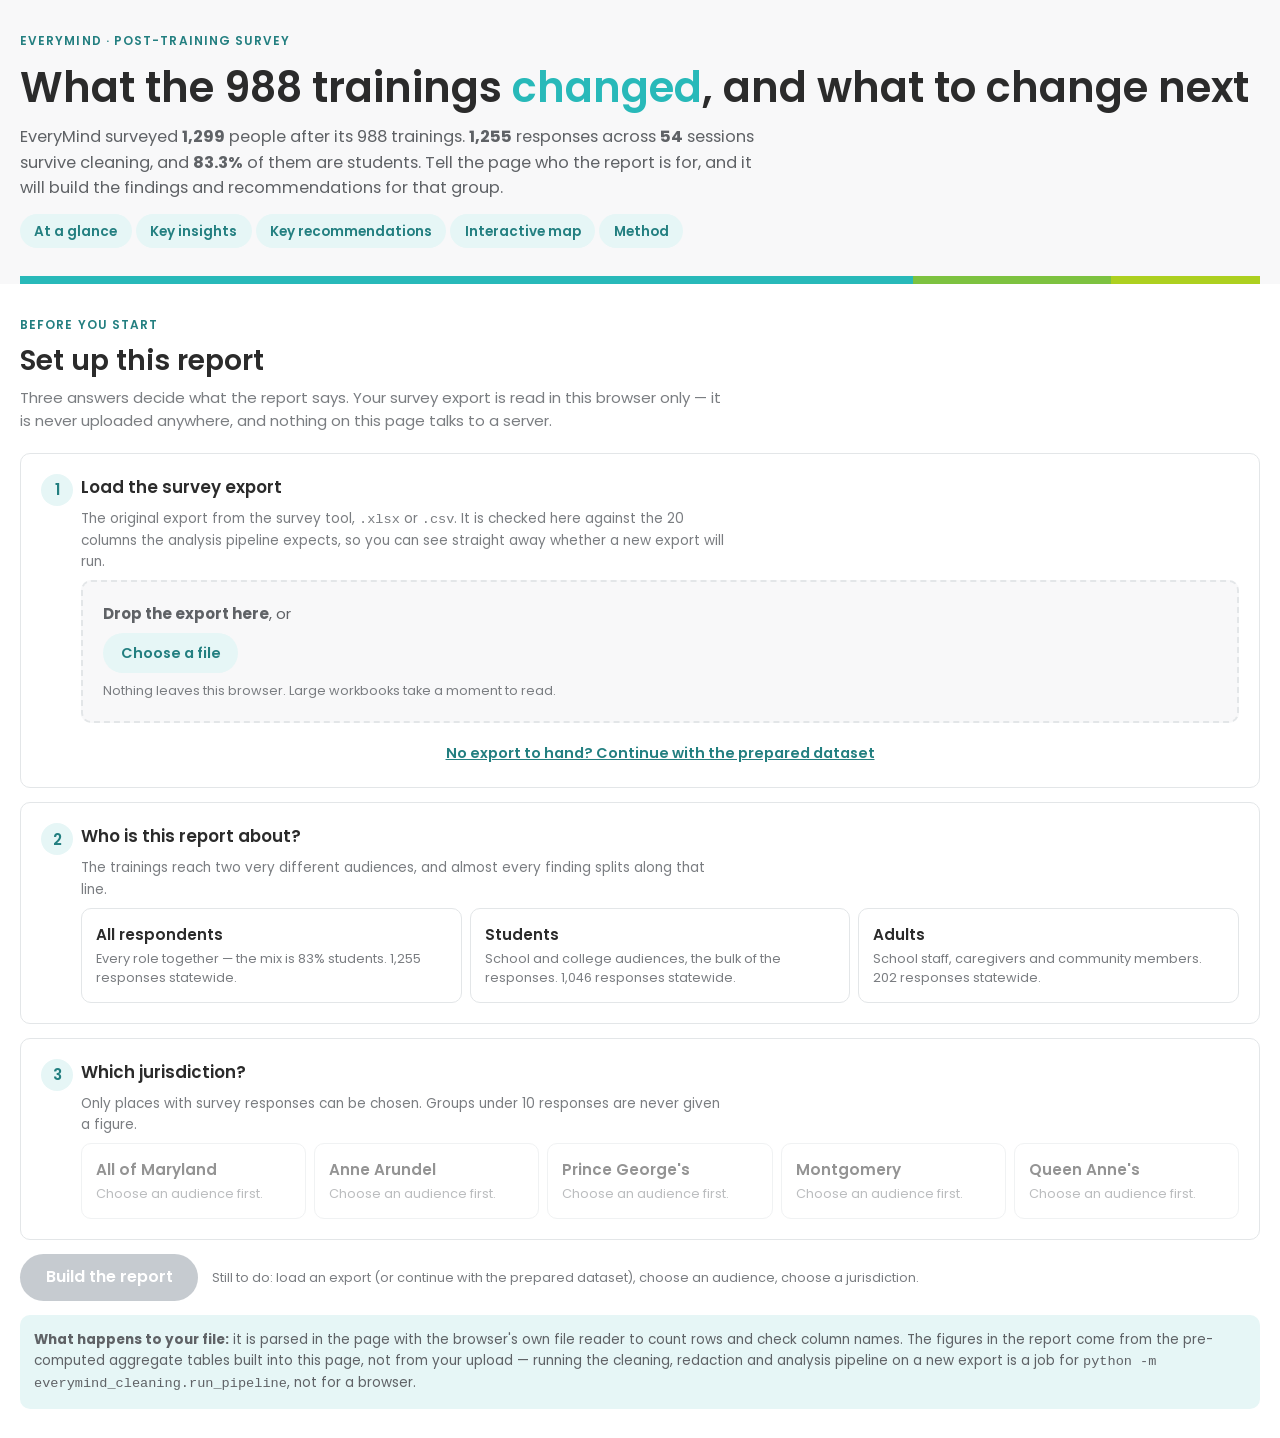
==== frontend/index.html @ 3dacc98b "Add frontend with intake gate and embedded map" ====
<!doctype html>
<html lang="en">
<head>
<meta charset="utf-8">
<meta name="viewport" content="width=device-width,initial-scale=1">
<title>988 Training — Findings</title>
<style>
@font-face{font-family:'Poppins';font-style:normal;font-weight:400;font-display:swap;src:url([data-uri]) format('woff2');}@font-face{font-family:'Poppins';font-style:normal;font-weight:500;font-display:swap;src:url([data-uri]) format('woff2');}@font-face{font-family:'Poppins';font-style:normal;font-weight:600;font-display:swap;src:url([data-uri]) format('woff2');}@font-face{font-family:'Poppins';font-style:normal;font-weight:700;font-display:swap;src:url([data-uri]) format('woff2');}@font-face{font-family:'Poppins';font-style:normal;font-weight:800;font-display:swap;src:url([data-uri]) format('woff2');}

/* Palette and type follow everymind.org and the 988 Survey Explorer it embeds:
   Poppins, white ground, teal with green accents. */
:root {
  --em-bg:#ffffff; --em-panel:#f8f8f9; --em-card:#ffffff; --em-line:#e3e6e8;
  --em-ink:#2b2b2b; --em-body:#5f6266; --em-muted:#7a7d81;
  --em-teal:#28b9b9; --em-teal-ink:#237f80; --em-teal-deep:#1f7576;
  --em-green:#7dc240; --em-lime:#add020; --em-amber:#d9822b; --em-rose:#c2566b;
  --em-chart-muted:#c6cbd0; --em-grid:#eceef0;
  --em-teal-soft:#e6f6f6; --em-green-soft:#eef7e5; --em-amber-soft:#fbf1e6;
  --em-font:"Poppins","Helvetica Neue",Arial,sans-serif;
  --gap-xs:.25rem; --gap-sm:.5rem; --gap-md:.875rem; --gap-lg:1.25rem; --gap-xl:2rem;
  --pad-sm:.5rem; --pad-md:.875rem; --pad-lg:1.25rem; --radius:10px;
  color-scheme: light;
}
* , *::before, *::after { box-sizing: border-box; }
body { margin:0; background:var(--em-bg); color:var(--em-body); font-family:var(--em-font);
       font-size:15px; line-height:1.55; -webkit-text-size-adjust:100%; }
h1,h2,h3,h4 { margin:0; color:var(--em-ink); text-wrap:balance; font-weight:600; }
p { margin:0; }
a { color:var(--em-teal-ink); }
.num { font-variant-numeric:tabular-nums; }
.muted { color:var(--em-muted); }
.cap { font-size:.8rem; }
.wrap { width:100%; max-width:1280px; margin-inline:auto;
        padding-inline:max(16px, var(--pad-lg)); }
section { padding-block:var(--gap-xl); }
.secthead { display:grid; gap:var(--gap-xs); margin-bottom:var(--gap-lg); }
.secthead h2 { font-size:clamp(1.3rem,2.6vw,1.75rem); }
.secthead p { max-width:78ch; }
.kicker { font-size:.75rem; font-weight:600; letter-spacing:.09em; text-transform:uppercase;
          color:var(--em-teal-ink); }

/* hero */
.hero { background:var(--em-panel); }
.hero .wrap { padding-block:var(--gap-xl) 0; display:grid; gap:var(--gap-md); }
.hero h1 { font-size:clamp(1.8rem,4.2vw,2.6rem); line-height:1.1; }
.hero h1 span { color:var(--em-teal); }
.hero p.lede { max-width:76ch; font-size:1.02rem; }
.hero nav { display:flex; flex-wrap:wrap; gap:var(--gap-xs); }
.hero nav a { font-size:.85rem; font-weight:600; text-decoration:none; color:var(--em-teal-ink);
              background:var(--em-teal-soft); padding:.4rem .9rem; border-radius:999px; }
.hero nav a:hover { background:var(--em-teal-deep); color:#fff; }
.ribbon { height:8px; margin-top:var(--gap-md);
          background:linear-gradient(90deg,var(--em-teal) 0 72%,var(--em-green) 72% 88%,var(--em-lime) 88% 100%); }

/* tiles */
.tiles { display:grid; gap:var(--gap-md); grid-template-columns:repeat(auto-fit,minmax(190px,1fr)); }
.tile { background:var(--em-card); border:1px solid var(--em-line); border-radius:var(--radius);
        padding:var(--pad-lg); display:grid; gap:.15rem; align-content:start; }
.tile .v { font-size:clamp(1.6rem,3.4vw,2.1rem); font-weight:600; color:var(--em-teal-ink); line-height:1.1; }
.tile .l { font-weight:600; color:var(--em-ink); font-size:.95rem; }
.tile .s { font-size:.8rem; color:var(--em-muted); }

/* insight cards */
.cards { display:grid; gap:var(--gap-md); grid-template-columns:repeat(auto-fit,minmax(330px,1fr)); }
.card { background:var(--em-card); border:1px solid var(--em-line); border-radius:var(--radius);
        padding:var(--pad-lg); display:grid; gap:var(--gap-sm); align-content:start; min-width:0; }
.card.wide { grid-column:1/-1; }
.card h3 { font-size:1.05rem; }
.card .viz { min-width:0; }
.card .foot { font-size:.8rem; color:var(--em-muted); border-top:1px solid var(--em-line);
              padding-top:var(--gap-sm); }

/* bar charts, drawn as a grid so no chart library is needed */
.bars { display:grid; gap:.4rem; }
.bar { display:grid; grid-template-columns:minmax(84px,30%) minmax(0,1fr) auto; gap:.5rem; align-items:center; }
.bar .n { font-size:.82rem; color:var(--em-ink); overflow-wrap:anywhere; }
.bar .track { background:var(--em-grid); border-radius:999px; height:14px; position:relative; overflow:hidden; }
.bar .fill { position:absolute; inset-block:0; background:var(--em-teal); border-radius:999px; }
.bar .fill.green { background:var(--em-green); }
.bar .fill.amber { background:var(--em-amber); }
.bar .fill.rose  { background:var(--em-rose); }
.bar .fill.muted { background:var(--em-chart-muted); }
.bar .v { font-size:.82rem; font-weight:600; color:var(--em-ink); font-variant-numeric:tabular-nums; }
.bar .track.zero::before { content:""; position:absolute; inset-block:-2px; left:50%; width:1px; background:var(--em-muted); }
.legend { display:flex; flex-wrap:wrap; gap:var(--gap-md); font-size:.78rem; color:var(--em-muted); }
.legend span { display:inline-flex; align-items:center; gap:.35rem; }
.swatch { width:10px; height:10px; border-radius:3px; display:inline-block; }

/* before/after rows */
.dumb { display:grid; gap:.7rem; }
.dumb .row { display:grid; grid-template-columns:minmax(120px,34%) minmax(0,1fr) auto; gap:.6rem; align-items:center; }
.dumb .lane { position:relative; height:18px; }
.dumb .lane::before { content:""; position:absolute; top:8px; left:0; right:0; height:2px; background:var(--em-grid); }
.dumb .seg { position:absolute; top:8px; height:2px; background:var(--em-green); }
.dumb .dot { position:absolute; top:4px; width:11px; height:11px; border-radius:50%; margin-left:-5.5px; }
.dumb .dot.pre { background:var(--em-chart-muted); }
.dumb .dot.post { background:var(--em-teal-deep); }
.dumb .delta { font-size:.82rem; font-weight:600; color:var(--em-green); font-variant-numeric:tabular-nums; }

/* recommendations */
.recs { display:grid; gap:var(--gap-md); }
.rec { background:var(--em-card); border:1px solid var(--em-line); border-left:5px solid var(--em-teal);
       border-radius:var(--radius); padding:var(--pad-lg);
       display:grid; grid-template-columns:auto minmax(0,1fr); gap:var(--gap-sm) var(--gap-md); align-items:start; }
.rec .idx { width:2rem; height:2rem; border-radius:50%; background:var(--em-teal-deep); color:#fff;
            display:grid; place-items:center; font-weight:600; font-size:.95rem; }
.rec .body { display:grid; gap:var(--gap-sm); min-width:0; }
.rec h3 { font-size:1.05rem; }
.rec dl { margin:0; display:grid; gap:.35rem .75rem; grid-template-columns:auto minmax(0,1fr); font-size:.85rem; }
.rec dt { font-weight:600; color:var(--em-teal-ink); }
.rec dd { margin:0; }
.pri { font-size:.7rem; font-weight:600; letter-spacing:.08em; text-transform:uppercase;
       padding:.2rem .55rem; border-radius:999px; justify-self:start; }
.pri.now { background:var(--em-teal-soft); color:var(--em-teal-ink); }
.pri.next { background:var(--em-green-soft); color:#4c7a16; }
.pri.watch { background:var(--em-amber-soft); color:#8a5213; }

/* explorer frame */
.explorer { background:var(--em-panel); }
.frameshell { border:1px solid var(--em-line); border-radius:var(--radius); overflow:hidden;
              background:var(--em-card); }
.frameshell iframe { display:block; width:100%; height:min(1500px, 190vh); border:0; }
.frameshell .bar2 { display:flex; flex-wrap:wrap; gap:var(--gap-sm); justify-content:space-between;
                    align-items:center; padding:var(--pad-sm) var(--pad-md);
                    border-bottom:1px solid var(--em-line); background:var(--em-panel); }
.frameshell .bar2 a { font-size:.82rem; font-weight:600; }
.notice { background:var(--em-amber-soft); border:1px solid #efd9bd; border-radius:var(--radius);
          padding:var(--pad-md); font-size:.85rem; margin-bottom:var(--gap-md); }

/* notes + footer */
.notes { display:grid; gap:var(--gap-sm); }
.notes ul { margin:0; padding-left:1.1rem; display:grid; gap:.35rem; }
footer { border-top:1px solid var(--em-line); padding-block:var(--gap-xl); }
footer .wrap { display:grid; gap:var(--gap-sm); }
@media (max-width:560px) {
  .bar { grid-template-columns:minmax(0,1fr) auto; }
  .bar .track { grid-column:1/-1; }
  .dumb .row { grid-template-columns:minmax(0,1fr) auto; }
  .dumb .lane { grid-column:1/-1; }
}

/* ---------- intake gate ---------- */
.intake { padding-block:var(--gap-xl); }
.steps { list-style:none; margin:0; padding:0; display:grid; gap:var(--gap-md); counter-reset:step; }
.step { background:var(--em-card); border:1px solid var(--em-line); border-radius:var(--radius);
        padding:var(--pad-lg); display:grid; gap:var(--gap-sm);
        grid-template-columns:auto minmax(0,1fr); align-items:start; }
.step > .sn { width:2rem; height:2rem; border-radius:50%; background:var(--em-teal-soft);
              color:var(--em-teal-ink); display:grid; place-items:center; font-weight:600; font-size:.95rem; }
.step.done > .sn { background:var(--em-teal-deep); color:#fff; }
.step > .sbody { display:grid; gap:var(--gap-sm); min-width:0; }
.step h3 { font-size:1.05rem; }
.step .hint { font-size:.85rem; color:var(--em-muted); max-width:72ch; }

.drop { border:2px dashed var(--em-line); border-radius:var(--radius); background:var(--em-panel);
        padding:var(--pad-lg); display:grid; gap:var(--gap-sm); justify-items:start; text-align:left; }
.drop.over { border-color:var(--em-teal); background:var(--em-teal-soft); }
.drop.ok { border-style:solid; border-color:var(--em-green); background:var(--em-green-soft); }
.drop.bad { border-style:solid; border-color:var(--em-amber); background:var(--em-amber-soft); }
.btn { font:inherit; font-weight:600; font-size:.9rem; border:0; cursor:pointer; border-radius:999px;
       padding:.55rem 1.1rem; background:var(--em-teal-deep); color:#fff; }
.btn:hover { background:var(--em-teal-ink); }
.btn[disabled] { background:var(--em-chart-muted); cursor:not-allowed; }
.btn.ghost { background:var(--em-teal-soft); color:var(--em-teal-ink); }
.btn.ghost:hover { background:#d4efef; }
.btn.link { background:none; color:var(--em-teal-ink); text-decoration:underline; padding:.2rem 0; }
.btn:focus-visible, .choice:focus-within { outline:2px solid var(--em-teal); outline-offset:2px; }
.filemeta { display:grid; gap:.25rem; font-size:.85rem; }
.filemeta dl { margin:0; display:grid; grid-template-columns:auto minmax(0,1fr); gap:.2rem .6rem; }
.filemeta dt { color:var(--em-muted); } .filemeta dd { margin:0; overflow-wrap:anywhere; }
.verdict { font-weight:600; }
.verdict.ok { color:#4c7a16; } .verdict.bad { color:#8a5213; } .verdict.err { color:var(--em-rose); }

.choices { display:grid; gap:var(--gap-sm); grid-template-columns:repeat(auto-fit,minmax(190px,1fr)); }
.choice { position:relative; border:1px solid var(--em-line); border-radius:var(--radius);
          padding:var(--pad-md); display:grid; gap:.15rem; cursor:pointer; background:var(--em-card); }
.choice input { position:absolute; opacity:0; pointer-events:none; }
.choice .t { font-weight:600; color:var(--em-ink); font-size:.95rem; }
.choice .d { font-size:.8rem; color:var(--em-muted); }
.choice:hover { border-color:var(--em-teal); }
.choice:has(input:checked) { border-color:var(--em-teal-deep); background:var(--em-teal-soft);
                             box-shadow:inset 0 0 0 1px var(--em-teal-deep); }
.choice:has(input:disabled) { opacity:.5; cursor:not-allowed; }
.gate { display:flex; flex-wrap:wrap; gap:var(--gap-md); align-items:center; margin-top:var(--gap-md); }
.gate .btn { padding:.7rem 1.6rem; font-size:1rem; }
.privacy { background:var(--em-teal-soft); border-radius:var(--radius); padding:var(--pad-md);
           font-size:.85rem; margin-top:var(--gap-md); }

/* context bar shown once the report is built */
.ctxbar { position:sticky; top:0; z-index:20; background:var(--em-teal-deep); color:#fff; }
.ctxbar .wrap { display:flex; flex-wrap:wrap; gap:var(--gap-sm) var(--gap-md); align-items:center;
                justify-content:space-between; padding-block:.55rem; }
.ctxbar b { font-weight:600; }
.ctxbar .pills { display:flex; flex-wrap:wrap; gap:.4rem; align-items:center; font-size:.85rem; }
.ctxbar .pill { background:rgba(255,255,255,.16); border-radius:999px; padding:.15rem .7rem; }
.ctxbar .btn { background:#fff; color:var(--em-teal-deep); padding:.35rem .9rem; font-size:.82rem; }
.ctxbar .btn:hover { background:var(--em-teal-soft); }

.scope { font-size:.7rem; font-weight:600; letter-spacing:.05em; text-transform:uppercase;
         color:var(--em-teal-ink); background:var(--em-teal-soft); border-radius:999px;
         padding:.18rem .6rem; justify-self:start; }
.scope.wideview { background:var(--em-panel); color:var(--em-muted); }
.empty { background:var(--em-panel); border:1px dashed var(--em-line); border-radius:var(--radius);
         padding:var(--pad-md); font-size:.85rem; color:var(--em-muted); }
</style>
</head>
<body>

<header class="hero">
  <div class="wrap">
    <p class="kicker">EveryMind · post-training survey</p>
    <h1>What the 988 trainings <span>changed</span>, and what to change next</h1>
    <p class="lede" id="lede"></p>
    <nav id="topnav" hidden>
      <a href="#glance">At a glance</a>
      <a href="#insights">Key insights</a>
      <a href="#recs">Key recommendations</a>
      <a href="#map">Interactive map</a>
      <a href="#method">Method</a>
    </nav>
    <div class="ribbon"></div>
  </div>
</header>

<!-- ============ STEP 0: the intake gate ============ -->
<section class="intake" id="intake">
  <div class="wrap">
    <div class="secthead">
      <p class="kicker">Before you start</p>
      <h2>Set up this report</h2>
      <p class="muted">Three answers decide what the report says. Your survey export is read in this
        browser only — it is never uploaded anywhere, and nothing on this page talks to a server.</p>
    </div>

    <ol class="steps">
      <li class="step" id="step1">
        <span class="sn">1</span>
        <div class="sbody">
          <h3>Load the survey export</h3>
          <p class="hint">The original export from the survey tool, <code>.xlsx</code> or <code>.csv</code>.
            It is checked here against the 20 columns the analysis pipeline expects, so you can see
            straight away whether a new export will run.</p>
          <div class="drop" id="drop">
            <p><b>Drop the export here</b>, or</p>
            <button class="btn ghost" type="button" id="pick">Choose a file</button>
            <input type="file" id="file" accept=".csv,.xlsx" hidden>
            <p class="cap muted">Nothing leaves this browser. Large workbooks take a moment to read.</p>
          </div>
          <div id="fileout"></div>
          <button class="btn link" type="button" id="usedemo">No export to hand? Continue with the prepared dataset</button>
        </div>
      </li>

      <li class="step" id="step2">
        <span class="sn">2</span>
        <div class="sbody">
          <h3>Who is this report about?</h3>
          <p class="hint">The trainings reach two very different audiences, and almost every finding
            splits along that line.</p>
          <div class="choices" id="audience-choices"></div>
        </div>
      </li>

      <li class="step" id="step3">
        <span class="sn">3</span>
        <div class="sbody">
          <h3>Which jurisdiction?</h3>
          <p class="hint">Only places with survey responses can be chosen. Groups under 10 responses are
            never given a figure.</p>
          <div class="choices" id="county-choices"></div>
        </div>
      </li>
    </ol>

    <div class="gate">
      <button class="btn" id="build" type="button" disabled>Build the report</button>
      <p class="cap muted" id="gatehint"></p>
    </div>

    <p class="privacy"><b>What happens to your file:</b> it is parsed in the page with the browser's own
      file reader to count rows and check column names. The figures in the report come from the
      pre-computed aggregate tables built into this page, not from your upload — running the cleaning,
      redaction and analysis pipeline on a new export is a job for
      <code>python -m everymind_cleaning.run_pipeline</code>, not for a browser.</p>
  </div>
</section>

<!-- ============ THE REPORT ============ -->
<div id="report" hidden>

<div class="ctxbar">
  <div class="wrap">
    <div class="pills" id="ctxpills"></div>
    <button class="btn" type="button" id="change">Change selection</button>
  </div>
</div>

<section id="glance">
  <div class="wrap">
    <div class="secthead">
      <p class="kicker">At a glance</p>
      <h2 id="glance-title">The analysis set</h2>
      <p class="muted" id="glance-note"></p>
    </div>
    <div class="tiles" id="tiles"></div>
  </div>
</section>

<section id="insights" style="background:var(--em-panel)">
  <div class="wrap">
    <div class="secthead">
      <p class="kicker">Key insights</p>
      <h2 id="insights-title">Six things the responses say</h2>
      <p class="muted">Ordered by how much they should change what EveryMind does next, not by how large
        the number is. Each card says which responses it covers; some measures were only collected
        statewide.</p>
    </div>
    <div class="cards" id="insights-cards"></div>
  </div>
</section>

<section id="recs">
  <div class="wrap">
    <div class="secthead">
      <p class="kicker">Key recommendations</p>
      <h2>What to do about it</h2>
      <p class="muted">Each one names the evidence it rests on, who would own it, and the measure that
        would show whether it worked. These are drawn from the whole dataset; the ones that bear on your
        selection are marked.</p>
    </div>
    <div class="recs" id="recs-list"></div>
  </div>
</section>

<section id="map" class="explorer">
  <div class="wrap">
    <div class="secthead">
      <p class="kicker">Explore it yourself</p>
      <h2>The survey, county by county</h2>
      <p class="muted" id="map-note"></p>
    </div>
    <div class="notice" id="frame-notice" hidden>
      The embedded explorer could not load in this frame.
      <a href="explorer/explorer_standalone.html" target="_blank" rel="noopener">Open it in its own tab instead.</a>
    </div>
    <div class="frameshell">
      <div class="bar2">
        <span class="cap muted">988 Survey Explorer — interactive map and rings</span>
        <a href="explorer/explorer_standalone.html" target="_blank" rel="noopener">Open in a new tab ↗</a>
      </div>
      <iframe id="explorer-frame" src="explorer/explorer_standalone.html"
              title="988 Survey Explorer: interactive Maryland map and response rings"
              loading="lazy"></iframe>
    </div>
    <p class="cap muted" style="margin-top:var(--gap-sm)">Coverage: <span id="coverage-line"></span></p>
  </div>
</section>

<section id="method">
  <div class="wrap">
    <div class="secthead">
      <p class="kicker">Method and limits</p>
      <h2>How to read all of this</h2>
    </div>
    <div class="cards">
      <div class="card notes">
        <h3>What the numbers are</h3>
        <ul id="method-list"></ul>
      </div>
      <div class="card notes">
        <h3>What they are not</h3>
        <ul>
          <li>Not causal. Before-scores are recalled <em>after</em> the training on the same form, so gains include how people now remember their old selves.</li>
          <li>Not a Maryland-wide picture. Four of 24 jurisdictions have responses, and Anne Arundel students dominate the set.</li>
          <li>Open-text themes are keyword-coded, so a theme share is a floor, not a prevalence estimate.</li>
          <li>Responses cluster inside training sessions (ICC ≈ 0.20), so the 95% intervals shown in the explorer are roughly 2.3× too narrow.</li>
        </ul>
      </div>
      <div class="card notes">
        <h3>Cleaning decisions</h3>
        <ul id="quality-list"></ul>
      </div>
    </div>
  </div>
</section>

<footer>
  <div class="wrap">
    <p class="cap muted">Built from the EveryMind BuildFest analysis tables (<code>gemini_kit/data/</code>) and the 988 Survey Explorer (<code>frontend/explorer/</code>). Rebuild with <code>python frontend/build_site.py --explorer</code>.</p>
    <p class="cap muted">Survey responses are de-identified and aggregated. No group smaller than 10 people is given a figure anywhere on this page or in the explorer.</p>
  </div>
</footer>

</div>
<script>
const DATA = {"headline":{"rows":[{"responses_total":1299,"responses_used":1255,"sessions":54,"first_training":"2025-10-21","last_training":"2026-10-21","nps_overall":11.7,"pct_know_when_after":94.2,"pct_describe_newly_confident":47.6,"pct_call_item_asked":23.4,"call_item_answered":282,"pct_students":83.3,"spanish_speakers":69}],"desc":"Overall totals and headline rates for the analysis set (one row)."},"knowledge":{"rows":[{"item":"Identify mental health challenges","pre_mean":3.82,"post_mean":4.32,"gain":0.5,"pre_agree_pct":72.8,"post_agree_pct":91.7,"newly_confident_pct":20.9,"already_confident_pct":72.8,"n":1255},{"item":"Describe 988 and how it works","pre_mean":3.25,"post_mean":4.41,"gain":1.16,"pre_agree_pct":46.7,"post_agree_pct":92.3,"newly_confident_pct":47.6,"already_confident_pct":46.7,"n":1255},{"item":"Know when to use 988","pre_mean":3.46,"post_mean":4.51,"gain":1.05,"pre_agree_pct":56.1,"post_agree_pct":94.2,"newly_confident_pct":39.5,"already_confident_pct":56.1,"n":1255}],"desc":"Per knowledge item: mean 1-5 score before (recalled after training) and after, mean gain, % agreeing (4-5) before/after, % newly confident (<=3 before, >=4 after), % already confident before."},"knowledge_by_audience":{"rows":[{"audience":"Student","item":"Identify mental health challenges","pre_mean":3.79,"post_mean":4.27,"gain":0.48,"n":1046},{"audience":"Student","item":"Describe 988 and how it works","pre_mean":3.29,"post_mean":4.37,"gain":1.08,"n":1046},{"audience":"Student","item":"Know when to use 988","pre_mean":3.55,"post_mean":4.49,"gain":0.94,"n":1046},{"audience":"Adult","item":"Identify mental health challenges","pre_mean":3.96,"post_mean":4.54,"gain":0.59,"n":206},{"audience":"Adult","item":"Describe 988 and how it works","pre_mean":3.03,"post_mean":4.61,"gain":1.58,"n":206},{"audience":"Adult","item":"Know when to use 988","pre_mean":3.0,"post_mean":4.64,"gain":1.64,"n":206}],"desc":"Mean before/after scores and gain for students vs adults, per knowledge item."},"satisfaction":{"rows":[{"kind":"overall","group":"Everyone","n":1224,"nps":11.7,"ci_low":6.8,"ci_high":16.3,"promoters_pct":40.5,"passives_pct":30.6,"detractors_pct":28.8,"mean_recommend":7.58,"gain_index":0.9},{"kind":"audience","group":"Adults","n":202,"nps":79.2,"ci_low":72.8,"ci_high":85.6,"promoters_pct":81.7,"passives_pct":15.8,"detractors_pct":2.5,"mean_recommend":9.37,"gain_index":1.27},{"kind":"role","group":"Student","n":1019,"nps":-2.0,"ci_low":-6.7,"ci_high":2.7,"promoters_pct":32.2,"passives_pct":33.7,"detractors_pct":34.2,"mean_recommend":7.22,"gain_index":0.83},{"kind":"role","group":"School staff","n":58,"nps":81.0,"ci_low":70.7,"ci_high":89.7,"promoters_pct":81.0,"passives_pct":19.0,"detractors_pct":0.0,"mean_recommend":9.45,"gain_index":1.08},{"kind":"role","group":"Caregiver/parent","n":51,"nps":74.5,"ci_low":56.9,"ci_high":90.2,"promoters_pct":82.4,"passives_pct":9.8,"detractors_pct":7.8,"mean_recommend":9.37,"gain_index":1.18},{"kind":"role","group":"Community member","n":83,"nps":79.5,"ci_low":69.9,"ci_high":88.0,"promoters_pct":80.7,"passives_pct":18.1,"detractors_pct":1.2,"mean_recommend":9.27,"gain_index":1.45},{"kind":"role","group":"Multiple roles","n":13,"nps":92.3,"ci_low":76.9,"ci_high":100.0,"promoters_pct":92.3,"passives_pct":7.7,"detractors_pct":0.0,"mean_recommend":9.77,"gain_index":1.1},{"kind":"county","group":"Anne Arundel","n":892,"nps":-5.0,"ci_low":-10.5,"ci_high":0.3,"promoters_pct":30.8,"passives_pct":33.3,"detractors_pct":35.9,"mean_recommend":7.15,"gain_index":0.8},{"kind":"county","group":"Prince George's","n":281,"nps":55.2,"ci_low":47.3,"ci_high":63.0,"promoters_pct":65.5,"passives_pct":24.2,"detractors_pct":10.3,"mean_recommend":8.71,"gain_index":1.12},{"kind":"county","group":"Montgomery","n":33,"nps":81.8,"ci_low":66.7,"ci_high":93.9,"promoters_pct":81.8,"passives_pct":18.2,"detractors_pct":0.0,"mean_recommend":9.36,"gain_index":1.87},{"kind":"county","group":"Queen Anne's","n":11,"nps":0.0,"ci_low":-45.7,"ci_high":45.7,"promoters_pct":36.4,"passives_pct":27.3,"detractors_pct":36.4,"mean_recommend":7.18,"gain_index":0.67},{"kind":"county_audience","group":"Anne Arundel · Students","n":846,"nps":-9.5,"ci_low":-15.1,"ci_high":-4.1,"promoters_pct":28.4,"passives_pct":33.8,"detractors_pct":37.8,"mean_recommend":7.03,"gain_index":0.79},{"kind":"county_audience","group":"Anne Arundel · Adults","n":46,"nps":76.1,"ci_low":63.0,"ci_high":87.0,"promoters_pct":76.1,"passives_pct":23.9,"detractors_pct":0.0,"mean_recommend":9.39,"gain_index":0.95},{"kind":"county_audience","group":"Prince George's · Students","n":164,"nps":37.2,"ci_low":25.6,"ci_high":48.2,"promoters_pct":52.4,"passives_pct":32.3,"detractors_pct":15.2,"mean_recommend":8.24,"gain_index":1.06},{"kind":"county_audience","group":"Prince George's · Adults","n":114,"nps":79.8,"ci_low":70.2,"ci_high":87.7,"promoters_pct":83.3,"passives_pct":13.2,"detractors_pct":3.5,"mean_recommend":9.35,"gain_index":1.23}],"desc":"Net Promoter Score (NPS = % rating 9-10 minus % rating 0-6 on \"would recommend\") by group, with 95% bootstrap interval, promoter/passive/detractor shares, mean recommend score and mean knowledge gain index."},"drivers":{"rows":[{"factor":"Presenter engaged participants","outcome":"Likelihood to call 988","spearman":0.41,"n":175},{"factor":"Presenter engaged participants","outcome":"Likelihood to recommend","spearman":0.25,"n":1099},{"factor":"Presenter knew the subject","outcome":"Likelihood to call 988","spearman":0.32,"n":175},{"factor":"Presenter knew the subject","outcome":"Likelihood to recommend","spearman":0.22,"n":1096},{"factor":"Training was well organized","outcome":"Likelihood to call 988","spearman":0.34,"n":172},{"factor":"Training was well organized","outcome":"Likelihood to recommend","spearman":0.24,"n":1093},{"factor":"Knowledge after training","outcome":"Likelihood to call 988","spearman":0.31,"n":282},{"factor":"Knowledge after training","outcome":"Likelihood to recommend","spearman":0.32,"n":1224},{"factor":"Knowledge gained","outcome":"Likelihood to call 988","spearman":0.2,"n":282},{"factor":"Knowledge gained","outcome":"Likelihood to recommend","spearman":0.1,"n":1224},{"factor":"Knowledge before training","outcome":"Likelihood to call 988","spearman":0.03,"n":282},{"factor":"Knowledge before training","outcome":"Likelihood to recommend","spearman":0.11,"n":1224}],"desc":"Spearman rank correlations between delivery/knowledge measures and the two outcomes (call 988, recommend)."},"themes":{"rows":[{"question":"Most valuable thing learned","theme":"Anyone can call, for any reason","n":158,"pct":15.2,"base_n":1041},{"question":"Most valuable thing learned","theme":"How 988 works (call, text, chat)","n":110,"pct":10.6,"base_n":1041},{"question":"Most valuable thing learned","theme":"Free, confidential, always open","n":100,"pct":9.6,"base_n":1041},{"question":"Most valuable thing learned","theme":"When to use 988","n":77,"pct":7.4,"base_n":1041},{"question":"Most valuable thing learned","theme":"Help exists; you are not alone","n":72,"pct":6.9,"base_n":1041},{"question":"Most valuable thing learned","theme":"How to help someone else","n":65,"pct":6.2,"base_n":1041},{"question":"Most valuable thing learned","theme":"Recognizing signs of a crisis","n":35,"pct":3.4,"base_n":1041},{"question":"Most valuable thing learned","theme":"The difference between 988 and 911","n":32,"pct":3.1,"base_n":1041},{"question":"Most valuable thing learned","theme":"Facts and statistics","n":12,"pct":1.2,"base_n":1041},{"question":"Most valuable thing learned","theme":"Not matched by keywords","n":478,"pct":45.9,"base_n":1041},{"question":"Suggestions to improve","theme":"Praise; no change needed","n":89,"pct":26.2,"base_n":340},{"question":"Suggestions to improve","theme":"More interactive and engaging","n":36,"pct":10.6,"base_n":340},{"question":"Suggestions to improve","theme":"More depth and content","n":28,"pct":8.2,"base_n":340},{"question":"Suggestions to improve","theme":"Reach more people","n":36,"pct":10.6,"base_n":340},{"question":"Suggestions to improve","theme":"More real examples and practice","n":19,"pct":5.6,"base_n":340},{"question":"Suggestions to improve","theme":"Visuals and video","n":16,"pct":4.7,"base_n":340},{"question":"Suggestions to improve","theme":"Length and pacing","n":12,"pct":3.5,"base_n":340},{"question":"Suggestions to improve","theme":"How to help a friend","n":4,"pct":1.2,"base_n":340},{"question":"Suggestions to improve","theme":"Language access","n":3,"pct":0.9,"base_n":340},{"question":"Suggestions to improve","theme":"Not matched by keywords","n":128,"pct":37.6,"base_n":340},{"question":"Questions asked in the improve box","theme":"How a call works and what happens next","n":41,"pct":18.8,"base_n":218},{"question":"Questions asked in the improve box","theme":"Scale and statistics","n":43,"pct":19.7,"base_n":218},{"question":"Questions asked in the improve box","theme":"Who answers and how they are trained","n":24,"pct":11.0,"base_n":218},{"question":"Questions asked in the improve box","theme":"Mental health and helping someone","n":27,"pct":12.4,"base_n":218},{"question":"Questions asked in the improve box","theme":"History and funding","n":9,"pct":4.1,"base_n":218},{"question":"Questions asked in the improve box","theme":"Not matched by keywords","n":92,"pct":42.2,"base_n":218}],"desc":"Keyword-coded themes in open answers for three prompts; pct = share of answers matching the theme; base_n = answers coded. \"Not matched by keywords\" = no theme matched."},"improve_box":{"rows":[{"answer_type":"Left blank","n":618},{"answer_type":"Non-answer (\"nothing\", \"idk\")","n":79},{"answer_type":"Asked a question","n":218},{"answer_type":"Gave a suggestion or comment","n":340}],"desc":"How respondents used the \"How can we improve this training?\" box."},"intent_gap":{"rows":[{"group":"Everyone","n_asked":282,"n_know_when":265,"high_pct":50.6,"mid_pct":24.9,"low_pct":24.5},{"group":"Students","n_asked":243,"n_know_when":226,"high_pct":44.7,"mid_pct":27.0,"low_pct":28.3},{"group":"Adults","n_asked":39,"n_know_when":39,"high_pct":84.6,"mid_pct":12.8,"low_pct":2.6}],"desc":"Among respondents who agree they know when to use 988 AND were asked the call question: % likely (9-10), maybe (7-8), unlikely (0-6) to call 988."},"engagement":{"rows":[{"engaged_level":1,"engaged_label":"Strongly disagree","n":14,"n_call":3,"mean_call":null,"mean_recommend":6.31},{"engaged_level":2,"engaged_label":"Disagree","n":12,"n_call":1,"mean_call":null,"mean_recommend":6.73},{"engaged_level":3,"engaged_label":"Neutral","n":95,"n_call":18,"mean_call":5.61,"mean_recommend":6.31},{"engaged_level":4,"engaged_label":"Agree","n":429,"n_call":62,"mean_call":7.84,"mean_recommend":7.4},{"engaged_level":5,"engaged_label":"Strongly agree","n":565,"n_call":91,"mean_call":8.71,"mean_recommend":8.09}],"desc":"Mean likelihood to call 988 and mean likelihood to recommend, by answer to \"The presenter engaged the participants\" (1-5). n_call = respondents asked the call question."},"coverage":{"rows":[{"item":"Likelihood to call 988","status":"Answered","n":293,"pct":22.6},{"item":"Likelihood to call 988","status":"Skipped","n":11,"pct":0.8},{"item":"Likelihood to call 988","status":"Not on the form","n":995,"pct":76.6},{"item":"Presenter and organization ratings","status":"Answered","n":1148,"pct":88.4},{"item":"Presenter and organization ratings","status":"Skipped","n":31,"pct":2.4},{"item":"Presenter and organization ratings","status":"Not on the form","n":120,"pct":9.2},{"item":"Recommend score","status":"Answered","n":1266,"pct":97.5},{"item":"Recommend score","status":"Skipped","n":33,"pct":2.5},{"item":"Recommend score","status":"Not on the form","n":0,"pct":0.0},{"item":"Knowledge items","status":"Answered","n":1299,"pct":100.0},{"item":"Knowledge items","status":"Skipped","n":0,"pct":0.0},{"item":"Knowledge items","status":"Not on the form","n":0,"pct":0.0}],"desc":"Whether each question was answered, skipped, or not on the respondent's version of the form (the form changed between sessions)."},"trend":{"rows":[{"quarter":"2025Q4","n":66,"student_pct":1.5,"gain_index":1.24,"post_index":4.68,"nps":78.8,"nps_students":null,"nps_adults":78.5,"gain_students":null,"pre_students":null,"n_students":1},{"quarter":"2026Q1","n":77,"student_pct":20.8,"gain_index":0.97,"post_index":4.63,"nps":72.9,"nps_students":null,"nps_adults":73.7,"gain_students":null,"pre_students":null,"n_students":16},{"quarter":"2026Q2","n":485,"student_pct":86.2,"gain_index":0.97,"post_index":4.35,"nps":13.2,"nps_students":1.8,"nps_adults":81.5,"gain_students":0.88,"pre_students":3.45,"n_students":418},{"quarter":"2026Q3","n":367,"student_pct":95.9,"gain_index":0.88,"post_index":4.42,"nps":0.3,"nps_students":-3.4,"nps_adults":null,"gain_students":0.83,"pre_students":3.58,"n_students":352},{"quarter":"2026Q4","n":259,"student_pct":100.0,"gain_index":0.72,"post_index":4.39,"nps":-8.9,"nps_students":-8.9,"nps_adults":null,"gain_students":0.72,"pre_students":3.67,"n_students":259}],"desc":"By training quarter: respondents, % students, NPS overall/students/adults, mean knowledge gain and after-score, student gain and student before-score (blank where fewer than 20 people)."},"quality":{"rows":[{"flag":"Finished in under 20 seconds","n":16,"decision":"Excluded"},{"flag":"Answers contradict each other (likely misread scale)","n":23,"decision":"Excluded"},{"flag":"Likely double submission","n":5,"decision":"Excluded"},{"flag":"Rated themselves lower after than before","n":108,"decision":"Kept"},{"flag":"Survey more than 30 days after training","n":14,"decision":"Kept"},{"flag":"Answer recoded from a non-standard label","n":24,"decision":"Kept"}],"desc":"Quality flags from data cleaning and whether flagged responses are in the analysis set."},"language":{"rows":[{"group":"Spanish speakers","n":74,"scale_confusion_pct":6.8,"gain_index":1.0,"post_index":4.51,"english_form_pct":74.3},{"group":"Everyone else","n":1225,"scale_confusion_pct":1.5,"gain_index":0.9,"post_index":4.41,"english_form_pct":100.0}],"desc":"Spanish speakers (survey in Spanish or answers written in Spanish) vs everyone else: % giving contradictory answers (all \"Strongly disagree\" on learning yet high recommend/praise), knowledge gain and after-score, % who received the English form."},"robustness":{"rows":[{"finding":"1-2. Knowledge gain by item","metric":"Identify MH challenges: mean gain (1-5 scale)","all_rows":0.4588144726712856,"recommended":0.4956175298804781,"strict":0.5719392314566577},{"finding":"1-2. Knowledge gain by item","metric":"Identify MH challenges: % agree after","all_rows":89.91531947652041,"recommended":91.71314741035856,"strict":94.19124218051832},{"finding":"1-2. Knowledge gain by item","metric":"Identify MH challenges: % newly confident","all_rows":20.323325635103924,"recommended":20.87649402390438,"strict":21.447721179624665},{"finding":"1-2. Knowledge gain by item","metric":"Describe 988: mean gain (1-5 scale)","all_rows":1.1131639722863742,"recommended":1.1585657370517928,"strict":1.2654155495978552},{"finding":"1-2. Knowledge gain by item","metric":"Describe 988: % agree after","all_rows":90.45419553502695,"recommended":92.27091633466136,"strict":95.08489722966937},{"finding":"1-2. Knowledge gain by item","metric":"Describe 988: % newly confident","all_rows":46.34334103156274,"recommended":47.56972111553785,"strict":49.41912421805183},{"finding":"1-2. Knowledge gain by item","metric":"Know when to use 988: mean gain (1-5 scale)","all_rows":1.0053887605850655,"recommended":1.0541832669322708,"strict":1.1403038427167114},{"finding":"1-2. Knowledge gain by item","metric":"Know when to use 988: % agree after","all_rows":92.30177059276366,"recommended":94.18326693227093,"strict":96.24664879356568},{"finding":"1-2. Knowledge gain by item","metric":"Know when to use 988: % newly confident","all_rows":38.56812933025404,"recommended":39.52191235059761,"strict":41.10813226094727},{"finding":"3. Audience drives satisfaction","metric":"NPS - students","all_rows":-2.1967526265520565,"recommended":-1.962708537782143,"strict":-1.0752688172043},{"finding":"3. Audience drives satisfaction","metric":"NPS - adults","all_rows":79.53488372093022,"recommended":79.20792079207921,"strict":79.26829268292683},{"finding":"3. Audience drives satisfaction","metric":"NPS - Anne Arundel (all)","all_rows":-4.875406283856987,"recommended":-5.044843049327352,"strict":-3.649635036496352},{"finding":"3. Audience drives satisfaction","metric":"NPS - Anne Arundel students only","all_rows":-9.621993127147766,"recommended":-9.45626477541371,"strict":-8.365508365508367},{"finding":"3. Audience drives satisfaction","metric":"NPS - Anne Arundel adults only","all_rows":78.0,"recommended":76.08695652173914,"strict":77.77777777777779},{"finding":"3. Audience drives satisfaction","metric":"NPS - Prince George's (all)","all_rows":56.01374570446736,"recommended":55.16014234875445,"strict":53.16455696202532},{"finding":"3. Audience drives satisfaction","metric":"NPS - Prince George's students only","all_rows":37.57575757575757,"recommended":37.19512195121951,"strict":37.67123287671233},{"finding":"3. Audience drives satisfaction","metric":"NPS - Prince George's adults only","all_rows":79.50819672131148,"recommended":79.82456140350878,"strict":77.77777777777779},{"finding":"4. Engagement matters","metric":"Spearman: presenter engaged vs call-988 likelihood","all_rows":0.414952509228462,"recommended":0.4120517061420338,"strict":0.391671380477938},{"finding":"4. Engagement matters","metric":"Spearman: presenter engaged vs recommend","all_rows":0.2498093258521045,"recommended":0.2498721959583169,"strict":0.2687056828386771},{"finding":"4. Engagement matters","metric":"Spearman: pre-knowledge vs recommend","all_rows":0.1087645416934902,"recommended":0.1080943512210394,"strict":0.1283445386302049},{"finding":"5. Behavioral intent coverage","metric":"% of respondents asked the call-988 item","all_rows":23.40261739799846,"recommended":23.26693227091633,"strict":23.05630026809652},{"finding":"5. Behavioral intent coverage","metric":"Mean likelihood to call 988 (0-10), where asked","all_rows":7.658703071672355,"recommended":7.6879432624113475,"strict":7.772908366533865},{"finding":"6. Spanish speakers","metric":"n Spanish speakers (expanded definition)","all_rows":74.0,"recommended":69.0,"strict":51.0},{"finding":"6. Spanish speakers","metric":"Knowledge gain index - Spanish speakers","all_rows":0.8333333333333333,"recommended":0.9951690821256036,"strict":1.0784313725490196},{"finding":"6. Spanish speakers","metric":"Knowledge gain index - others","all_rows":0.8606802721088437,"recommended":0.8974142776840923,"strict":0.9884519350811486},{"finding":"6. Spanish speakers","metric":"Post knowledge index - Spanish speakers","all_rows":4.270270270270269,"recommended":4.507246376811594,"strict":4.529411764705882},{"finding":"6. Spanish speakers","metric":"Post knowledge index - others","all_rows":4.349659863945579,"recommended":4.40725126475548,"strict":4.482521847690387},{"finding":"6. Spanish speakers","metric":"% of Spanish speakers flagged for scale confusion (all rows)","all_rows":6.756756756756757,"recommended":6.756756756756757,"strict":6.756756756756757},{"finding":"6. Spanish speakers","metric":"% of others flagged for scale confusion (all rows)","all_rows":1.469387755102041,"recommended":1.469387755102041,"strict":1.469387755102041},{"finding":"7. Open text","metric":"% of non-blank \"improve\" answers that are questions","all_rows":38.70402802101576,"recommended":39.06810035842294,"strict":40.588235294117645},{"finding":"Overall","metric":"Responses in set","all_rows":1299.0,"recommended":1255.0,"strict":1119.0},{"finding":"Overall","metric":"Overall NPS","all_rows":12.006319115323857,"recommended":11.683006535947715,"strict":11.05022831050228}],"desc":"Headline metrics recomputed on all responses, the recommended analysis set, and a strict set. Agreement across columns = robust to cleaning choices."},"md_coverage":{"rows":[{"county":"Allegany","n":0,"sessions":0},{"county":"Anne Arundel","n":906,"sessions":24},{"county":"Baltimore","n":0,"sessions":0},{"county":"Baltimore City","n":0,"sessions":0},{"county":"Calvert","n":0,"sessions":0},{"county":"Caroline","n":0,"sessions":0},{"county":"Carroll","n":0,"sessions":0},{"county":"Cecil","n":0,"sessions":0},{"county":"Charles","n":0,"sessions":0},{"county":"Dorchester","n":0,"sessions":0},{"county":"Frederick","n":0,"sessions":0},{"county":"Garrett","n":0,"sessions":0},{"county":"Harford","n":0,"sessions":0},{"county":"Howard","n":0,"sessions":0},{"county":"Kent","n":0,"sessions":0},{"county":"Montgomery","n":33,"sessions":9},{"county":"Prince George's","n":297,"sessions":18},{"county":"Queen Anne's","n":12,"sessions":1},{"county":"Somerset","n":0,"sessions":0},{"county":"St. Mary's","n":0,"sessions":0},{"county":"Talbot","n":0,"sessions":0},{"county":"Washington","n":0,"sessions":0},{"county":"Wicomico","n":0,"sessions":0},{"county":"Worcester","n":0,"sessions":0}],"desc":""},"cube":{"rows":[{"county":"(all)","role":"(all)","split_dim":"none","split_val":"none","n":1255,"n_call":282,"n_deliv":1115,"student_pct":83.3,"sessions":54,"nps":11.7,"ci_low":7.2,"ci_high":16.2,"mean_recommend":7.58,"gain_index":0.9,"pct_know_when":94.2,"call_mean":7.69,"engaged_mean":4.36,"reliability":"solid"},{"county":"Anne Arundel","role":"(all)","split_dim":"none","split_val":"none","n":906,"n_call":114,"n_deliv":778,"student_pct":94.9,"sessions":24,"nps":-5.0,"ci_low":-10.2,"ci_high":0.3,"mean_recommend":7.15,"gain_index":0.8,"pct_know_when":93.8,"call_mean":7.19,"engaged_mean":4.32,"reliability":"solid"},{"county":"Fairfax","role":"(all)","split_dim":"none","split_val":"none","n":6,"n_call":0,"n_deliv":6,"student_pct":0.0,"sessions":1,"nps":null,"ci_low":null,"ci_high":null,"mean_recommend":null,"gain_index":null,"pct_know_when":null,"call_mean":null,"engaged_mean":null,"reliability":"too few"},{"county":"Harris","role":"(all)","split_dim":"none","split_val":"none","n":1,"n_call":0,"n_deliv":1,"student_pct":0.0,"sessions":1,"nps":null,"ci_low":null,"ci_high":null,"mean_recommend":null,"gain_index":null,"pct_know_when":null,"call_mean":null,"engaged_mean":null,"reliability":"too few"},{"county":"Montgomery","role":"(all)","split_dim":"none","split_val":"none","n":33,"n_call":22,"n_deliv":33,"student_pct":9.1,"sessions":9,"nps":81.8,"ci_low":66.7,"ci_high":93.9,"mean_recommend":9.36,"gain_index":1.87,"pct_know_when":100.0,"call_mean":9.55,"engaged_mean":4.73,"reliability":"solid"},{"county":"Prince George's","role":"(all)","split_dim":"none","split_val":"none","n":297,"n_call":135,"n_deliv":286,"student_pct":59.6,"sessions":18,"nps":55.2,"ci_low":46.6,"ci_high":62.6,"mean_recommend":8.71,"gain_index":1.12,"pct_know_when":94.6,"call_mean":7.84,"engaged_mean":4.43,"reliability":"solid"},{"county":"Queen Anne's","role":"(all)","split_dim":"none","split_val":"none","n":12,"n_call":11,"n_deliv":11,"student_pct":50.0,"sessions":1,"nps":0.0,"ci_low":-45.5,"ci_high":54.5,"mean_recommend":7.18,"gain_index":0.67,"pct_know_when":91.7,"call_mean":7.18,"engaged_mean":4.45,"reliability":"small sample"},{"county":"(all)","role":"Caregiver/parent","split_dim":"none","split_val":"none","n":53,"n_call":12,"n_deliv":52,"student_pct":0.0,"sessions":13,"nps":74.5,"ci_low":56.9,"ci_high":90.2,"mean_recommend":9.37,"gain_index":1.18,"pct_know_when":96.2,"call_mean":9.33,"engaged_mean":4.69,"reliability":"solid"},{"county":"(all)","role":"Community member","split_dim":"none","split_val":"none","n":84,"n_call":23,"n_deliv":83,"student_pct":0.0,"sessions":22,"nps":79.5,"ci_low":69.9,"ci_high":88.0,"mean_recommend":9.27,"gain_index":1.45,"pct_know_when":100.0,"call_mean":9.48,"engaged_mean":4.66,"reliability":"solid"},{"county":"(all)","role":"Multiple roles","split_dim":"none","split_val":"none","n":13,"n_call":2,"n_deliv":13,"student_pct":0.0,"sessions":10,"nps":92.3,"ci_low":76.9,"ci_high":100.0,"mean_recommend":9.77,"gain_index":1.1,"pct_know_when":100.0,"call_mean":null,"engaged_mean":4.62,"reliability":"small sample"},{"county":"(all)","role":"School staff","split_dim":"none","split_val":"none","n":59,"n_call":2,"n_deliv":59,"student_pct":0.0,"sessions":10,"nps":81.0,"ci_low":70.7,"ci_high":89.7,"mean_recommend":9.45,"gain_index":1.08,"pct_know_when":100.0,"call_mean":null,"engaged_mean":4.59,"reliability":"solid"},{"county":"(all)","role":"Student","split_dim":"none","split_val":"none","n":1046,"n_call":243,"n_deliv":908,"student_pct":100.0,"sessions":23,"nps":-2.0,"ci_low":-6.7,"ci_high":2.8,"mean_recommend":7.22,"gain_index":0.83,"pct_know_when":93.2,"call_mean":7.4,"engaged_mean":4.3,"reliability":"solid"},{"county":"Anne Arundel","role":"Caregiver/parent","split_dim":"none","split_val":"none","n":2,"n_call":1,"n_deliv":2,"student_pct":0.0,"sessions":2,"nps":null,"ci_low":null,"ci_high":null,"mean_recommend":null,"gain_index":null,"pct_know_when":null,"call_mean":null,"engaged_mean":null,"reliability":"too few"},{"county":"Anne Arundel","role":"Community member","split_dim":"none","split_val":"none","n":4,"n_call":1,"n_deliv":4,"student_pct":0.0,"sessions":3,"nps":null,"ci_low":null,"ci_high":null,"mean_recommend":null,"gain_index":null,"pct_know_when":null,"call_mean":null,"engaged_mean":null,"reliability":"too few"},{"county":"Anne Arundel","role":"Multiple roles","split_dim":"none","split_val":"none","n":4,"n_call":1,"n_deliv":4,"student_pct":0.0,"sessions":3,"nps":null,"ci_low":null,"ci_high":null,"mean_recommend":null,"gain_index":null,"pct_know_when":null,"call_mean":null,"engaged_mean":null,"reliability":"too few"},{"county":"Anne Arundel","role":"School staff","split_dim":"none","split_val":"none","n":36,"n_call":1,"n_deliv":36,"student_pct":0.0,"sessions":6,"nps":75.0,"ci_low":61.1,"ci_high":88.9,"mean_recommend":9.36,"gain_index":1.05,"pct_know_when":100.0,"call_mean":null,"engaged_mean":4.64,"reliability":"solid"},{"county":"Anne Arundel","role":"Student","split_dim":"none","split_val":"none","n":860,"n_call":110,"n_deliv":732,"student_pct":100.0,"sessions":15,"nps":-9.5,"ci_low":-14.4,"ci_high":-4.1,"mean_recommend":7.03,"gain_index":0.79,"pct_know_when":93.5,"call_mean":7.1,"engaged_mean":4.3,"reliability":"solid"},{"county":"Fairfax","role":"Community member","split_dim":"none","split_val":"none","n":3,"n_call":0,"n_deliv":3,"student_pct":0.0,"sessions":1,"nps":null,"ci_low":null,"ci_high":null,"mean_recommend":null,"gain_index":null,"pct_know_when":null,"call_mean":null,"engaged_mean":null,"reliability":"too few"},{"county":"Fairfax","role":"Multiple roles","split_dim":"none","split_val":"none","n":1,"n_call":0,"n_deliv":1,"student_pct":0.0,"sessions":1,"nps":null,"ci_low":null,"ci_high":null,"mean_recommend":null,"gain_index":null,"pct_know_when":null,"call_mean":null,"engaged_mean":null,"reliability":"too few"},{"county":"Fairfax","role":"School staff","split_dim":"none","split_val":"none","n":2,"n_call":0,"n_deliv":2,"student_pct":0.0,"sessions":1,"nps":null,"ci_low":null,"ci_high":null,"mean_recommend":null,"gain_index":null,"pct_know_when":null,"call_mean":null,"engaged_mean":null,"reliability":"too few"},{"county":"Harris","role":"Community member","split_dim":"none","split_val":"none","n":1,"n_call":0,"n_deliv":1,"student_pct":0.0,"sessions":1,"nps":null,"ci_low":null,"ci_high":null,"mean_recommend":null,"gain_index":null,"pct_know_when":null,"call_mean":null,"engaged_mean":null,"reliability":"too few"},{"county":"Montgomery","role":"Caregiver/parent","split_dim":"none","split_val":"none","n":6,"n_call":4,"n_deliv":6,"student_pct":0.0,"sessions":3,"nps":null,"ci_low":null,"ci_high":null,"mean_recommend":null,"gain_index":null,"pct_know_when":null,"call_mean":null,"engaged_mean":null,"reliability":"too few"},{"county":"Montgomery","role":"Community member","split_dim":"none","split_val":"none","n":21,"n_call":14,"n_deliv":21,"student_pct":0.0,"sessions":7,"nps":85.7,"ci_low":66.7,"ci_high":100.0,"mean_recommend":9.38,"gain_index":1.84,"pct_know_when":100.0,"call_mean":9.71,"engaged_mean":4.67,"reliability":"small sample"},{"county":"Montgomery","role":"Multiple roles","split_dim":"none","split_val":"none","n":3,"n_call":1,"n_deliv":3,"student_pct":0.0,"sessions":3,"nps":null,"ci_low":null,"ci_high":null,"mean_recommend":null,"gain_index":null,"pct_know_when":null,"call_mean":null,"engaged_mean":null,"reliability":"too few"},{"county":"Montgomery","role":"Student","split_dim":"none","split_val":"none","n":3,"n_call":3,"n_deliv":3,"student_pct":100.0,"sessions":1,"nps":null,"ci_low":null,"ci_high":null,"mean_recommend":null,"gain_index":null,"pct_know_when":null,"call_mean":null,"engaged_mean":null,"reliability":"too few"},{"county":"Prince George's","role":"Caregiver/parent","split_dim":"none","split_val":"none","n":39,"n_call":2,"n_deliv":39,"student_pct":0.0,"sessions":7,"nps":76.3,"ci_low":55.3,"ci_high":92.1,"mean_recommend":9.42,"gain_index":1.07,"pct_know_when":97.4,"call_mean":null,"engaged_mean":4.69,"reliability":"solid"},{"county":"Prince George's","role":"Community member","split_dim":"none","split_val":"none","n":55,"n_call":8,"n_deliv":54,"student_pct":0.0,"sessions":10,"nps":77.8,"ci_low":64.8,"ci_high":88.9,"mean_recommend":9.2,"gain_index":1.38,"pct_know_when":100.0,"call_mean":null,"engaged_mean":4.65,"reliability":"solid"},{"county":"Prince George's","role":"Multiple roles","split_dim":"none","split_val":"none","n":5,"n_call":0,"n_deliv":5,"student_pct":0.0,"sessions":3,"nps":null,"ci_low":null,"ci_high":null,"mean_recommend":null,"gain_index":null,"pct_know_when":null,"call_mean":null,"engaged_mean":null,"reliability":"too few"},{"county":"Prince George's","role":"School staff","split_dim":"none","split_val":"none","n":21,"n_call":1,"n_deliv":21,"student_pct":0.0,"sessions":3,"nps":90.0,"ci_low":75.0,"ci_high":100.0,"mean_recommend":9.55,"gain_index":1.08,"pct_know_when":100.0,"call_mean":null,"engaged_mean":4.52,"reliability":"small sample"},{"county":"Prince George's","role":"Student","split_dim":"none","split_val":"none","n":177,"n_call":124,"n_deliv":167,"student_pct":100.0,"sessions":6,"nps":37.2,"ci_low":25.6,"ci_high":47.6,"mean_recommend":8.24,"gain_index":1.06,"pct_know_when":91.5,"call_mean":7.72,"engaged_mean":4.28,"reliability":"solid"},{"county":"Queen Anne's","role":"Caregiver/parent","split_dim":"none","split_val":"none","n":6,"n_call":5,"n_deliv":5,"student_pct":0.0,"sessions":1,"nps":null,"ci_low":null,"ci_high":null,"mean_recommend":null,"gain_index":null,"pct_know_when":null,"call_mean":null,"engaged_mean":null,"reliability":"too few"},{"county":"Queen Anne's","role":"Student","split_dim":"none","split_val":"none","n":6,"n_call":6,"n_deliv":6,"student_pct":100.0,"sessions":1,"nps":null,"ci_low":null,"ci_high":null,"mean_recommend":null,"gain_index":null,"pct_know_when":null,"call_mean":null,"engaged_mean":null,"reliability":"too few"},{"county":"(all)","role":"(all)","split_dim":"session","split_val":"2025-10-21 | Anne Arundel","n":16,"n_call":0,"n_deliv":16,"student_pct":0.0,"sessions":1,"nps":87.5,"ci_low":68.8,"ci_high":100.0,"mean_recommend":9.5,"gain_index":0.94,"pct_know_when":100.0,"call_mean":null,"engaged_mean":4.81,"reliability":"small sample"},{"county":"(all)","role":"(all)","split_dim":"session","split_val":"2025-10-29 | Prince George's","n":10,"n_call":0,"n_deliv":10,"student_pct":0.0,"sessions":1,"nps":80.0,"ci_low":50.0,"ci_high":100.0,"mean_recommend":9.2,"gain_index":1.6,"pct_know_when":100.0,"call_mean":null,"engaged_mean":4.4,"reliability":"small sample"},{"county":"(all)","role":"(all)","split_dim":"session","split_val":"2025-11-18 | Prince George's","n":1,"n_call":0,"n_deliv":1,"student_pct":0.0,"sessions":1,"nps":null,"ci_low":null,"ci_high":null,"mean_recommend":null,"gain_index":null,"pct_know_when":null,"call_mean":null,"engaged_mean":null,"reliability":"too few"},{"county":"(all)","role":"(all)","split_dim":"session","split_val":"2025-11-20 | Fairfax","n":6,"n_call":0,"n_deliv":6,"student_pct":0.0,"sessions":1,"nps":null,"ci_low":null,"ci_high":null,"mean_recommend":null,"gain_index":null,"pct_know_when":null,"call_mean":null,"engaged_mean":null,"reliability":"too few"},{"county":"(all)","role":"(all)","split_dim":"session","split_val":"2025-12-03 | Montgomery","n":6,"n_call":0,"n_deliv":6,"student_pct":0.0,"sessions":1,"nps":null,"ci_low":null,"ci_high":null,"mean_recommend":null,"gain_index":null,"pct_know_when":null,"call_mean":null,"engaged_mean":null,"reliability":"too few"},{"county":"(all)","role":"(all)","split_dim":"session","split_val":"2025-12-03 | Prince George's","n":1,"n_call":0,"n_deliv":1,"student_pct":0.0,"sessions":1,"nps":null,"ci_low":null,"ci_high":null,"mean_recommend":null,"gain_index":null,"pct_know_when":null,"call_mean":null,"engaged_mean":null,"reliability":"too few"},{"county":"(all)","role":"(all)","split_dim":"session","split_val":"2025-12-10 | Montgomery","n":3,"n_call":0,"n_deliv":3,"student_pct":0.0,"sessions":1,"nps":null,"ci_low":null,"ci_high":null,"mean_recommend":null,"gain_index":null,"pct_know_when":null,"call_mean":null,"engaged_mean":null,"reliability":"too few"},{"county":"(all)","role":"(all)","split_dim":"session","split_val":"2025-12-10 | Prince George's","n":2,"n_call":0,"n_deliv":2,"student_pct":0.0,"sessions":1,"nps":null,"ci_low":null,"ci_high":null,"mean_recommend":null,"gain_index":null,"pct_know_when":null,"call_mean":null,"engaged_mean":null,"reliability":"too few"},{"county":"(all)","role":"(all)","split_dim":"session","split_val":"2025-12-11 | Harris","n":1,"n_call":0,"n_deliv":1,"student_pct":0.0,"sessions":1,"nps":null,"ci_low":null,"ci_high":null,"mean_recommend":null,"gain_index":null,"pct_know_when":null,"call_mean":null,"engaged_mean":null,"reliability":"too few"},{"county":"(all)","role":"(all)","split_dim":"session","split_val":"2025-12-11 | Montgomery","n":2,"n_call":0,"n_deliv":2,"student_pct":0.0,"sessions":1,"nps":null,"ci_low":null,"ci_high":null,"mean_recommend":null,"gain_index":null,"pct_know_when":null,"call_mean":null,"engaged_mean":null,"reliability":"too few"},{"county":"(all)","role":"(all)","split_dim":"session","split_val":"2025-12-11 | Prince George's","n":11,"n_call":0,"n_deliv":11,"student_pct":9.1,"sessions":1,"nps":90.9,"ci_low":72.7,"ci_high":100.0,"mean_recommend":9.82,"gain_index":1.39,"pct_know_when":100.0,"call_mean":null,"engaged_mean":4.91,"reliability":"small sample"},{"county":"(all)","role":"(all)","split_dim":"session","split_val":"2025-12-15 | Anne Arundel","n":3,"n_call":0,"n_deliv":3,"student_pct":0.0,"sessions":1,"nps":null,"ci_low":null,"ci_high":null,"mean_recommend":null,"gain_index":null,"pct_know_when":null,"call_mean":null,"engaged_mean":null,"reliability":"too few"},{"county":"(all)","role":"(all)","split_dim":"session","split_val":"2025-12-15 | Prince George's","n":3,"n_call":0,"n_deliv":3,"student_pct":0.0,"sessions":1,"nps":null,"ci_low":null,"ci_high":null,"mean_recommend":null,"gain_index":null,"pct_know_when":null,"call_mean":null,"engaged_mean":null,"reliability":"too few"},{"county":"(all)","role":"(all)","split_dim":"session","split_val":"2025-12-19 | Anne Arundel","n":1,"n_call":0,"n_deliv":1,"student_pct":0.0,"sessions":1,"nps":null,"ci_low":null,"ci_high":null,"mean_recommend":null,"gain_index":null,"pct_know_when":null,"call_mean":null,"engaged_mean":null,"reliability":"too few"},{"county":"(all)","role":"(all)","split_dim":"session","split_val":"2026-01-13 | Anne Arundel","n":10,"n_call":0,"n_deliv":10,"student_pct":0.0,"sessions":1,"nps":80.0,"ci_low":50.0,"ci_high":100.0,"mean_recommend":9.5,"gain_index":1.33,"pct_know_when":100.0,"call_mean":null,"engaged_mean":4.7,"reliability":"small sample"},{"county":"(all)","role":"(all)","split_dim":"session","split_val":"2026-01-14 | Anne Arundel","n":1,"n_call":0,"n_deliv":1,"student_pct":0.0,"sessions":1,"nps":null,"ci_low":null,"ci_high":null,"mean_recommend":null,"gain_index":null,"pct_know_when":null,"call_mean":null,"engaged_mean":null,"reliability":"too few"},{"county":"(all)","role":"(all)","split_dim":"session","split_val":"2026-01-22 | Prince George's","n":28,"n_call":0,"n_deliv":28,"student_pct":0.0,"sessions":1,"nps":70.4,"ci_low":44.4,"ci_high":92.6,"mean_recommend":9.26,"gain_index":0.86,"pct_know_when":100.0,"call_mean":null,"engaged_mean":4.75,"reliability":"small sample"},{"county":"(all)","role":"(all)","split_dim":"session","split_val":"2026-02-24 | Anne Arundel","n":9,"n_call":0,"n_deliv":9,"student_pct":0.0,"sessions":1,"nps":null,"ci_low":null,"ci_high":null,"mean_recommend":null,"gain_index":null,"pct_know_when":null,"call_mean":null,"engaged_mean":null,"reliability":"too few"},{"county":"(all)","role":"(all)","split_dim":"session","split_val":"2026-03-03 | Anne Arundel","n":2,"n_call":0,"n_deliv":2,"student_pct":0.0,"sessions":1,"nps":null,"ci_low":null,"ci_high":null,"mean_recommend":null,"gain_index":null,"pct_know_when":null,"call_mean":null,"engaged_mean":null,"reliability":"too few"},{"county":"(all)","role":"(all)","split_dim":"session","split_val":"2026-03-26 | Prince George's","n":16,"n_call":0,"n_deliv":12,"student_pct":100.0,"sessions":1,"nps":63.6,"ci_low":36.4,"ci_high":90.9,"mean_recommend":9.09,"gain_index":1.38,"pct_know_when":100.0,"call_mean":null,"engaged_mean":4.5,"reliability":"small sample"},{"county":"(all)","role":"(all)","split_dim":"session","split_val":"2026-03-27 | Prince George's","n":11,"n_call":1,"n_deliv":11,"student_pct":0.0,"sessions":1,"nps":100.0,"ci_low":100.0,"ci_high":100.0,"mean_recommend":9.9,"gain_index":0.42,"pct_know_when":100.0,"call_mean":null,"engaged_mean":4.73,"reliability":"small sample"},{"county":"(all)","role":"(all)","split_dim":"session","split_val":"2026-04-08 | Prince George's","n":1,"n_call":1,"n_deliv":1,"student_pct":0.0,"sessions":1,"nps":null,"ci_low":null,"ci_high":null,"mean_recommend":null,"gain_index":null,"pct_know_when":null,"call_mean":null,"engaged_mean":null,"reliability":"too few"},{"county":"(all)","role":"(all)","split_dim":"session","split_val":"2026-04-09 | Montgomery","n":4,"n_call":4,"n_deliv":4,"student_pct":0.0,"sessions":1,"nps":null,"ci_low":null,"ci_high":null,"mean_recommend":null,"gain_index":null,"pct_know_when":null,"call_mean":null,"engaged_mean":null,"reliability":"too few"},{"county":"(all)","role":"(all)","split_dim":"session","split_val":"2026-04-10 | Montgomery","n":1,"n_call":1,"n_deliv":1,"student_pct":0.0,"sessions":1,"nps":null,"ci_low":null,"ci_high":null,"mean_recommend":null,"gain_index":null,"pct_know_when":null,"call_mean":null,"engaged_mean":null,"reliability":"too few"},{"county":"(all)","role":"(all)","split_dim":"session","split_val":"2026-04-14 | Anne Arundel","n":31,"n_call":0,"n_deliv":30,"student_pct":100.0,"sessions":1,"nps":-69.0,"ci_low":-86.2,"ci_high":-48.3,"mean_recommend":4.83,"gain_index":0.87,"pct_know_when":87.1,"call_mean":null,"engaged_mean":4.37,"reliability":"solid"},{"county":"(all)","role":"(all)","split_dim":"session","split_val":"2026-04-15 | Anne Arundel","n":30,"n_call":0,"n_deliv":30,"student_pct":100.0,"sessions":1,"nps":-23.3,"ci_low":-50.0,"ci_high":3.3,"mean_recommend":6.5,"gain_index":1.33,"pct_know_when":96.7,"call_mean":null,"engaged_mean":4.7,"reliability":"solid"},{"county":"(all)","role":"(all)","split_dim":"session","split_val":"2026-04-15 | Prince George's","n":58,"n_call":1,"n_deliv":58,"student_pct":48.3,"sessions":1,"nps":60.3,"ci_low":43.1,"ci_high":75.9,"mean_recommend":8.81,"gain_index":1.49,"pct_know_when":96.6,"call_mean":null,"engaged_mean":4.52,"reliability":"solid"},{"county":"(all)","role":"(all)","split_dim":"session","split_val":"2026-04-23 | Prince George's","n":14,"n_call":0,"n_deliv":14,"student_pct":14.3,"sessions":1,"nps":92.9,"ci_low":78.6,"ci_high":100.0,"mean_recommend":9.79,"gain_index":1.17,"pct_know_when":92.9,"call_mean":null,"engaged_mean":4.5,"reliability":"small sample"},{"county":"(all)","role":"(all)","split_dim":"session","split_val":"2026-04-23 | Queen Anne's","n":12,"n_call":11,"n_deliv":11,"student_pct":50.0,"sessions":1,"nps":0.0,"ci_low":-45.5,"ci_high":45.5,"mean_recommend":7.18,"gain_index":0.67,"pct_know_when":91.7,"call_mean":7.18,"engaged_mean":4.45,"reliability":"small sample"},{"county":"(all)","role":"(all)","split_dim":"session","split_val":"2026-04-27 | Anne Arundel","n":39,"n_call":0,"n_deliv":35,"student_pct":100.0,"sessions":1,"nps":-14.7,"ci_low":-41.2,"ci_high":11.8,"mean_recommend":7.21,"gain_index":0.56,"pct_know_when":92.3,"call_mean":null,"engaged_mean":4.29,"reliability":"solid"},{"county":"(all)","role":"(all)","split_dim":"session","split_val":"2026-04-28 | Anne Arundel","n":38,"n_call":0,"n_deliv":38,"student_pct":100.0,"sessions":1,"nps":-27.8,"ci_low":-50.0,"ci_high":-5.6,"mean_recommend":6.78,"gain_index":0.91,"pct_know_when":86.8,"call_mean":null,"engaged_mean":4.16,"reliability":"solid"},{"county":"(all)","role":"(all)","split_dim":"session","split_val":"2026-04-30 | Anne Arundel","n":59,"n_call":0,"n_deliv":58,"student_pct":100.0,"sessions":1,"nps":1.7,"ci_low":-17.2,"ci_high":19.0,"mean_recommend":7.41,"gain_index":0.63,"pct_know_when":98.3,"call_mean":null,"engaged_mean":4.28,"reliability":"solid"},{"county":"(all)","role":"(all)","split_dim":"session","split_val":"2026-05-01 | Anne Arundel","n":52,"n_call":1,"n_deliv":52,"student_pct":100.0,"sessions":1,"nps":-8.3,"ci_low":-27.1,"ci_high":14.6,"mean_recommend":7.12,"gain_index":0.75,"pct_know_when":96.2,"call_mean":null,"engaged_mean":4.29,"reliability":"solid"},{"county":"(all)","role":"(all)","split_dim":"session","split_val":"2026-05-06 | Prince George's","n":1,"n_call":1,"n_deliv":1,"student_pct":0.0,"sessions":1,"nps":null,"ci_low":null,"ci_high":null,"mean_recommend":null,"gain_index":null,"pct_know_when":null,"call_mean":null,"engaged_mean":null,"reliability":"too few"},{"county":"(all)","role":"(all)","split_dim":"session","split_val":"2026-05-09 | Anne Arundel","n":3,"n_call":3,"n_deliv":3,"student_pct":0.0,"sessions":1,"nps":null,"ci_low":null,"ci_high":null,"mean_recommend":null,"gain_index":null,"pct_know_when":null,"call_mean":null,"engaged_mean":null,"reliability":"too few"},{"county":"(all)","role":"(all)","split_dim":"session","split_val":"2026-05-09 | Montgomery","n":3,"n_call":3,"n_deliv":3,"student_pct":100.0,"sessions":1,"nps":null,"ci_low":null,"ci_high":null,"mean_recommend":null,"gain_index":null,"pct_know_when":null,"call_mean":null,"engaged_mean":null,"reliability":"too few"},{"county":"(all)","role":"(all)","split_dim":"session","split_val":"2026-05-12 | Prince George's","n":8,"n_call":8,"n_deliv":8,"student_pct":0.0,"sessions":1,"nps":null,"ci_low":null,"ci_high":null,"mean_recommend":null,"gain_index":null,"pct_know_when":null,"call_mean":null,"engaged_mean":null,"reliability":"too few"},{"county":"(all)","role":"(all)","split_dim":"session","split_val":"2026-05-13 | Prince George's","n":104,"n_call":98,"n_deliv":99,"student_pct":100.0,"sessions":1,"nps":44.3,"ci_low":30.9,"ci_high":58.8,"mean_recommend":8.47,"gain_index":1.23,"pct_know_when":95.2,"call_mean":8.03,"engaged_mean":4.38,"reliability":"solid"},{"county":"(all)","role":"(all)","split_dim":"session","split_val":"2026-06-01 | Prince George's","n":26,"n_call":25,"n_deliv":25,"student_pct":100.0,"sessions":1,"nps":-12.0,"ci_low":-40.0,"ci_high":16.0,"mean_recommend":6.76,"gain_index":0.12,"pct_know_when":69.2,"call_mean":6.4,"engaged_mean":3.6,"reliability":"small sample"},{"county":"(all)","role":"(all)","split_dim":"session","split_val":"2026-06-05 | Montgomery","n":1,"n_call":1,"n_deliv":1,"student_pct":0.0,"sessions":1,"nps":null,"ci_low":null,"ci_high":null,"mean_recommend":null,"gain_index":null,"pct_know_when":null,"call_mean":null,"engaged_mean":null,"reliability":"too few"},{"county":"(all)","role":"(all)","split_dim":"session","split_val":"2026-07-08 | Prince George's","n":1,"n_call":0,"n_deliv":0,"student_pct":0.0,"sessions":1,"nps":null,"ci_low":null,"ci_high":null,"mean_recommend":null,"gain_index":null,"pct_know_when":null,"call_mean":null,"engaged_mean":null,"reliability":"too few"},{"county":"(all)","role":"(all)","split_dim":"session","split_val":"2026-07-26 | Montgomery","n":6,"n_call":6,"n_deliv":6,"student_pct":0.0,"sessions":1,"nps":null,"ci_low":null,"ci_high":null,"mean_recommend":null,"gain_index":null,"pct_know_when":null,"call_mean":null,"engaged_mean":null,"reliability":"too few"},{"county":"(all)","role":"(all)","split_dim":"session","split_val":"2026-08-18 | Anne Arundel","n":1,"n_call":1,"n_deliv":1,"student_pct":0.0,"sessions":1,"nps":null,"ci_low":null,"ci_high":null,"mean_recommend":null,"gain_index":null,"pct_know_when":null,"call_mean":null,"engaged_mean":null,"reliability":"too few"},{"county":"(all)","role":"(all)","split_dim":"session","split_val":"2026-08-27 | Montgomery","n":7,"n_call":7,"n_deliv":7,"student_pct":0.0,"sessions":1,"nps":null,"ci_low":null,"ci_high":null,"mean_recommend":null,"gain_index":null,"pct_know_when":null,"call_mean":null,"engaged_mean":null,"reliability":"too few"},{"county":"(all)","role":"(all)","split_dim":"session","split_val":"2026-09-01 | Anne Arundel","n":53,"n_call":1,"n_deliv":52,"student_pct":100.0,"sessions":1,"nps":1.9,"ci_low":-22.6,"ci_high":28.3,"mean_recommend":7.23,"gain_index":0.58,"pct_know_when":92.5,"call_mean":null,"engaged_mean":4.1,"reliability":"solid"},{"county":"(all)","role":"(all)","split_dim":"session","split_val":"2026-09-02 | Anne Arundel","n":50,"n_call":0,"n_deliv":50,"student_pct":100.0,"sessions":1,"nps":6.0,"ci_low":-18.0,"ci_high":30.0,"mean_recommend":7.48,"gain_index":0.67,"pct_know_when":88.0,"call_mean":null,"engaged_mean":3.68,"reliability":"solid"},{"county":"(all)","role":"(all)","split_dim":"session","split_val":"2026-09-28 | Anne Arundel","n":140,"n_call":0,"n_deliv":138,"student_pct":100.0,"sessions":1,"nps":-18.6,"ci_low":-31.4,"ci_high":-6.4,"mean_recommend":6.88,"gain_index":0.95,"pct_know_when":96.4,"call_mean":null,"engaged_mean":4.52,"reliability":"solid"},{"county":"(all)","role":"(all)","split_dim":"session","split_val":"2026-09-29 | Anne Arundel","n":109,"n_call":1,"n_deliv":109,"student_pct":100.0,"sessions":1,"nps":9.2,"ci_low":-6.4,"ci_high":24.8,"mean_recommend":7.54,"gain_index":0.87,"pct_know_when":97.2,"call_mean":null,"engaged_mean":4.51,"reliability":"solid"},{"county":"(all)","role":"(all)","split_dim":"session","split_val":"2026-10-05 | Anne Arundel","n":33,"n_call":0,"n_deliv":33,"student_pct":100.0,"sessions":1,"nps":6.1,"ci_low":-24.2,"ci_high":36.4,"mean_recommend":7.48,"gain_index":1.17,"pct_know_when":100.0,"call_mean":null,"engaged_mean":4.76,"reliability":"solid"},{"county":"(all)","role":"(all)","split_dim":"session","split_val":"2026-10-08 | Anne Arundel","n":72,"n_call":0,"n_deliv":65,"student_pct":100.0,"sessions":1,"nps":-33.3,"ci_low":-51.4,"ci_high":-15.3,"mean_recommend":6.28,"gain_index":0.75,"pct_know_when":86.1,"call_mean":null,"engaged_mean":3.91,"reliability":"solid"},{"county":"(all)","role":"(all)","split_dim":"session","split_val":"2026-10-09 | Anne Arundel","n":45,"n_call":0,"n_deliv":42,"student_pct":100.0,"sessions":1,"nps":-11.1,"ci_low":-35.6,"ci_high":15.6,"mean_recommend":6.89,"gain_index":0.53,"pct_know_when":84.4,"call_mean":null,"engaged_mean":4.12,"reliability":"solid"},{"county":"(all)","role":"(all)","split_dim":"session","split_val":"2026-10-20 | Anne Arundel","n":56,"n_call":54,"n_deliv":0,"student_pct":100.0,"sessions":1,"nps":19.6,"ci_low":-1.8,"ci_high":41.1,"mean_recommend":7.82,"gain_index":0.67,"pct_know_when":100.0,"call_mean":7.48,"engaged_mean":null,"reliability":"solid"},{"county":"(all)","role":"(all)","split_dim":"session","split_val":"2026-10-21 | Anne Arundel","n":53,"n_call":53,"n_deliv":0,"student_pct":100.0,"sessions":1,"nps":-13.2,"ci_low":-34.0,"ci_high":7.5,"mean_recommend":6.79,"gain_index":0.59,"pct_know_when":90.6,"call_mean":6.83,"engaged_mean":null,"reliability":"solid"},{"county":"(all)","role":"(all)","split_dim":"session","split_val":"unknown-date | Prince George's","n":1,"n_call":0,"n_deliv":1,"student_pct":0.0,"sessions":1,"nps":null,"ci_low":null,"ci_high":null,"mean_recommend":null,"gain_index":null,"pct_know_when":null,"call_mean":null,"engaged_mean":null,"reliability":"too few"},{"county":"Anne Arundel","role":"(all)","split_dim":"session","split_val":"2025-10-21 | Anne Arundel","n":16,"n_call":0,"n_deliv":16,"student_pct":0.0,"sessions":1,"nps":87.5,"ci_low":68.8,"ci_high":100.0,"mean_recommend":9.5,"gain_index":0.94,"pct_know_when":100.0,"call_mean":null,"engaged_mean":4.81,"reliability":"small sample"},{"county":"Anne Arundel","role":"(all)","split_dim":"session","split_val":"2025-12-15 | Anne Arundel","n":3,"n_call":0,"n_deliv":3,"student_pct":0.0,"sessions":1,"nps":null,"ci_low":null,"ci_high":null,"mean_recommend":null,"gain_index":null,"pct_know_when":null,"call_mean":null,"engaged_mean":null,"reliability":"too few"},{"county":"Anne Arundel","role":"(all)","split_dim":"session","split_val":"2025-12-19 | Anne Arundel","n":1,"n_call":0,"n_deliv":1,"student_pct":0.0,"sessions":1,"nps":null,"ci_low":null,"ci_high":null,"mean_recommend":null,"gain_index":null,"pct_know_when":null,"call_mean":null,"engaged_mean":null,"reliability":"too few"},{"county":"Anne Arundel","role":"(all)","split_dim":"session","split_val":"2026-01-13 | Anne Arundel","n":10,"n_call":0,"n_deliv":10,"student_pct":0.0,"sessions":1,"nps":80.0,"ci_low":60.0,"ci_high":100.0,"mean_recommend":9.5,"gain_index":1.33,"pct_know_when":100.0,"call_mean":null,"engaged_mean":4.7,"reliability":"small sample"},{"county":"Anne Arundel","role":"(all)","split_dim":"session","split_val":"2026-01-14 | Anne Arundel","n":1,"n_call":0,"n_deliv":1,"student_pct":0.0,"sessions":1,"nps":null,"ci_low":null,"ci_high":null,"mean_recommend":null,"gain_index":null,"pct_know_when":null,"call_mean":null,"engaged_mean":null,"reliability":"too few"},{"county":"Anne Arundel","role":"(all)","split_dim":"session","split_val":"2026-02-24 | Anne Arundel","n":9,"n_call":0,"n_deliv":9,"student_pct":0.0,"sessions":1,"nps":null,"ci_low":null,"ci_high":null,"mean_recommend":null,"gain_index":null,"pct_know_when":null,"call_mean":null,"engaged_mean":null,"reliability":"too few"},{"county":"Anne Arundel","role":"(all)","split_dim":"session","split_val":"2026-03-03 | Anne Arundel","n":2,"n_call":0,"n_deliv":2,"student_pct":0.0,"sessions":1,"nps":null,"ci_low":null,"ci_high":null,"mean_recommend":null,"gain_index":null,"pct_know_when":null,"call_mean":null,"engaged_mean":null,"reliability":"too few"},{"county":"Anne Arundel","role":"(all)","split_dim":"session","split_val":"2026-04-14 | Anne Arundel","n":31,"n_call":0,"n_deliv":30,"student_pct":100.0,"sessions":1,"nps":-69.0,"ci_low":-86.2,"ci_high":-48.3,"mean_recommend":4.83,"gain_index":0.87,"pct_know_when":87.1,"call_mean":null,"engaged_mean":4.37,"reliability":"solid"},{"county":"Anne Arundel","role":"(all)","split_dim":"session","split_val":"2026-04-15 | Anne Arundel","n":30,"n_call":0,"n_deliv":30,"student_pct":100.0,"sessions":1,"nps":-23.3,"ci_low":-50.0,"ci_high":3.3,"mean_recommend":6.5,"gain_index":1.33,"pct_know_when":96.7,"call_mean":null,"engaged_mean":4.7,"reliability":"solid"},{"county":"Anne Arundel","role":"(all)","split_dim":"session","split_val":"2026-04-27 | Anne Arundel","n":39,"n_call":0,"n_deliv":35,"student_pct":100.0,"sessions":1,"nps":-14.7,"ci_low":-41.2,"ci_high":11.8,"mean_recommend":7.21,"gain_index":0.56,"pct_know_when":92.3,"call_mean":null,"engaged_mean":4.29,"reliability":"solid"},{"county":"Anne Arundel","role":"(all)","split_dim":"session","split_val":"2026-04-28 | Anne Arundel","n":38,"n_call":0,"n_deliv":38,"student_pct":100.0,"sessions":1,"nps":-27.8,"ci_low":-50.0,"ci_high":-5.6,"mean_recommend":6.78,"gain_index":0.91,"pct_know_when":86.8,"call_mean":null,"engaged_mean":4.16,"reliability":"solid"},{"county":"Anne Arundel","role":"(all)","split_dim":"session","split_val":"2026-04-30 | Anne Arundel","n":59,"n_call":0,"n_deliv":58,"student_pct":100.0,"sessions":1,"nps":1.7,"ci_low":-17.2,"ci_high":19.0,"mean_recommend":7.41,"gain_index":0.63,"pct_know_when":98.3,"call_mean":null,"engaged_mean":4.28,"reliability":"solid"},{"county":"Anne Arundel","role":"(all)","split_dim":"session","split_val":"2026-05-01 | Anne Arundel","n":52,"n_call":1,"n_deliv":52,"student_pct":100.0,"sessions":1,"nps":-8.3,"ci_low":-29.2,"ci_high":12.5,"mean_recommend":7.12,"gain_index":0.75,"pct_know_when":96.2,"call_mean":null,"engaged_mean":4.29,"reliability":"solid"},{"county":"Anne Arundel","role":"(all)","split_dim":"session","split_val":"2026-05-09 | Anne Arundel","n":3,"n_call":3,"n_deliv":3,"student_pct":0.0,"sessions":1,"nps":null,"ci_low":null,"ci_high":null,"mean_recommend":null,"gain_index":null,"pct_know_when":null,"call_mean":null,"engaged_mean":null,"reliability":"too few"},{"county":"Anne Arundel","role":"(all)","split_dim":"session","split_val":"2026-08-18 | Anne Arundel","n":1,"n_call":1,"n_deliv":1,"student_pct":0.0,"sessions":1,"nps":null,"ci_low":null,"ci_high":null,"mean_recommend":null,"gain_index":null,"pct_know_when":null,"call_mean":null,"engaged_mean":null,"reliability":"too few"},{"county":"Anne Arundel","role":"(all)","split_dim":"session","split_val":"2026-09-01 | Anne Arundel","n":53,"n_call":1,"n_deliv":52,"student_pct":100.0,"sessions":1,"nps":1.9,"ci_low":-24.5,"ci_high":26.4,"mean_recommend":7.23,"gain_index":0.58,"pct_know_when":92.5,"call_mean":null,"engaged_mean":4.1,"reliability":"solid"},{"county":"Anne Arundel","role":"(all)","split_dim":"session","split_val":"2026-09-02 | Anne Arundel","n":50,"n_call":0,"n_deliv":50,"student_pct":100.0,"sessions":1,"nps":6.0,"ci_low":-18.0,"ci_high":28.0,"mean_recommend":7.48,"gain_index":0.67,"pct_know_when":88.0,"call_mean":null,"engaged_mean":3.68,"reliability":"solid"},{"county":"Anne Arundel","role":"(all)","split_dim":"session","split_val":"2026-09-28 | Anne Arundel","n":140,"n_call":0,"n_deliv":138,"student_pct":100.0,"sessions":1,"nps":-18.6,"ci_low":-30.7,"ci_high":-6.4,"mean_recommend":6.88,"gain_index":0.95,"pct_know_when":96.4,"call_mean":null,"engaged_mean":4.52,"reliability":"solid"},{"county":"Anne Arundel","role":"(all)","split_dim":"session","split_val":"2026-09-29 | Anne Arundel","n":109,"n_call":1,"n_deliv":109,"student_pct":100.0,"sessions":1,"nps":9.2,"ci_low":-6.4,"ci_high":23.9,"mean_recommend":7.54,"gain_index":0.87,"pct_know_when":97.2,"call_mean":null,"engaged_mean":4.51,"reliability":"solid"},{"county":"Anne Arundel","role":"(all)","split_dim":"session","split_val":"2026-10-05 | Anne Arundel","n":33,"n_call":0,"n_deliv":33,"student_pct":100.0,"sessions":1,"nps":6.1,"ci_low":-24.2,"ci_high":33.3,"mean_recommend":7.48,"gain_index":1.17,"pct_know_when":100.0,"call_mean":null,"engaged_mean":4.76,"reliability":"solid"},{"county":"Anne Arundel","role":"(all)","split_dim":"session","split_val":"2026-10-08 | Anne Arundel","n":72,"n_call":0,"n_deliv":65,"student_pct":100.0,"sessions":1,"nps":-33.3,"ci_low":-51.4,"ci_high":-15.3,"mean_recommend":6.28,"gain_index":0.75,"pct_know_when":86.1,"call_mean":null,"engaged_mean":3.91,"reliability":"solid"},{"county":"Anne Arundel","role":"(all)","split_dim":"session","split_val":"2026-10-09 | Anne Arundel","n":45,"n_call":0,"n_deliv":42,"student_pct":100.0,"sessions":1,"nps":-11.1,"ci_low":-35.6,"ci_high":13.3,"mean_recommend":6.89,"gain_index":0.53,"pct_know_when":84.4,"call_mean":null,"engaged_mean":4.12,"reliability":"solid"},{"county":"Anne Arundel","role":"(all)","split_dim":"session","split_val":"2026-10-20 | Anne Arundel","n":56,"n_call":54,"n_deliv":0,"student_pct":100.0,"sessions":1,"nps":19.6,"ci_low":-1.8,"ci_high":41.1,"mean_recommend":7.82,"gain_index":0.67,"pct_know_when":100.0,"call_mean":7.48,"engaged_mean":null,"reliability":"solid"},{"county":"Anne Arundel","role":"(all)","split_dim":"session","split_val":"2026-10-21 | Anne Arundel","n":53,"n_call":53,"n_deliv":0,"student_pct":100.0,"sessions":1,"nps":-13.2,"ci_low":-34.0,"ci_high":7.5,"mean_recommend":6.79,"gain_index":0.59,"pct_know_when":90.6,"call_mean":6.83,"engaged_mean":null,"reliability":"solid"},{"county":"Fairfax","role":"(all)","split_dim":"session","split_val":"2025-11-20 | Fairfax","n":6,"n_call":0,"n_deliv":6,"student_pct":0.0,"sessions":1,"nps":null,"ci_low":null,"ci_high":null,"mean_recommend":null,"gain_index":null,"pct_know_when":null,"call_mean":null,"engaged_mean":null,"reliability":"too few"},{"county":"Harris","role":"(all)","split_dim":"session","split_val":"2025-12-11 | Harris","n":1,"n_call":0,"n_deliv":1,"student_pct":0.0,"sessions":1,"nps":null,"ci_low":null,"ci_high":null,"mean_recommend":null,"gain_index":null,"pct_know_when":null,"call_mean":null,"engaged_mean":null,"reliability":"too few"},{"county":"Montgomery","role":"(all)","split_dim":"session","split_val":"2025-12-03 | Montgomery","n":6,"n_call":0,"n_deliv":6,"student_pct":0.0,"sessions":1,"nps":null,"ci_low":null,"ci_high":null,"mean_recommend":null,"gain_index":null,"pct_know_when":null,"call_mean":null,"engaged_mean":null,"reliability":"too few"},{"county":"Montgomery","role":"(all)","split_dim":"session","split_val":"2025-12-10 | Montgomery","n":3,"n_call":0,"n_deliv":3,"student_pct":0.0,"sessions":1,"nps":null,"ci_low":null,"ci_high":null,"mean_recommend":null,"gain_index":null,"pct_know_when":null,"call_mean":null,"engaged_mean":null,"reliability":"too few"},{"county":"Montgomery","role":"(all)","split_dim":"session","split_val":"2025-12-11 | Montgomery","n":2,"n_call":0,"n_deliv":2,"student_pct":0.0,"sessions":1,"nps":null,"ci_low":null,"ci_high":null,"mean_recommend":null,"gain_index":null,"pct_know_when":null,"call_mean":null,"engaged_mean":null,"reliability":"too few"},{"county":"Montgomery","role":"(all)","split_dim":"session","split_val":"2026-04-09 | Montgomery","n":4,"n_call":4,"n_deliv":4,"student_pct":0.0,"sessions":1,"nps":null,"ci_low":null,"ci_high":null,"mean_recommend":null,"gain_index":null,"pct_know_when":null,"call_mean":null,"engaged_mean":null,"reliability":"too few"},{"county":"Montgomery","role":"(all)","split_dim":"session","split_val":"2026-04-10 | Montgomery","n":1,"n_call":1,"n_deliv":1,"student_pct":0.0,"sessions":1,"nps":null,"ci_low":null,"ci_high":null,"mean_recommend":null,"gain_index":null,"pct_know_when":null,"call_mean":null,"engaged_mean":null,"reliability":"too few"},{"county":"Montgomery","role":"(all)","split_dim":"session","split_val":"2026-05-09 | Montgomery","n":3,"n_call":3,"n_deliv":3,"student_pct":100.0,"sessions":1,"nps":null,"ci_low":null,"ci_high":null,"mean_recommend":null,"gain_index":null,"pct_know_when":null,"call_mean":null,"engaged_mean":null,"reliability":"too few"},{"county":"Montgomery","role":"(all)","split_dim":"session","split_val":"2026-06-05 | Montgomery","n":1,"n_call":1,"n_deliv":1,"student_pct":0.0,"sessions":1,"nps":null,"ci_low":null,"ci_high":null,"mean_recommend":null,"gain_index":null,"pct_know_when":null,"call_mean":null,"engaged_mean":null,"reliability":"too few"},{"county":"Montgomery","role":"(all)","split_dim":"session","split_val":"2026-07-26 | Montgomery","n":6,"n_call":6,"n_deliv":6,"student_pct":0.0,"sessions":1,"nps":null,"ci_low":null,"ci_high":null,"mean_recommend":null,"gain_index":null,"pct_know_when":null,"call_mean":null,"engaged_mean":null,"reliability":"too few"},{"county":"Montgomery","role":"(all)","split_dim":"session","split_val":"2026-08-27 | Montgomery","n":7,"n_call":7,"n_deliv":7,"student_pct":0.0,"sessions":1,"nps":null,"ci_low":null,"ci_high":null,"mean_recommend":null,"gain_index":null,"pct_know_when":null,"call_mean":null,"engaged_mean":null,"reliability":"too few"},{"county":"Prince George's","role":"(all)","split_dim":"session","split_val":"2025-10-29 | Prince George's","n":10,"n_call":0,"n_deliv":10,"student_pct":0.0,"sessions":1,"nps":80.0,"ci_low":50.0,"ci_high":100.0,"mean_recommend":9.2,"gain_index":1.6,"pct_know_when":100.0,"call_mean":null,"engaged_mean":4.4,"reliability":"small sample"},{"county":"Prince George's","role":"(all)","split_dim":"session","split_val":"2025-11-18 | Prince George's","n":1,"n_call":0,"n_deliv":1,"student_pct":0.0,"sessions":1,"nps":null,"ci_low":null,"ci_high":null,"mean_recommend":null,"gain_index":null,"pct_know_when":null,"call_mean":null,"engaged_mean":null,"reliability":"too few"},{"county":"Prince George's","role":"(all)","split_dim":"session","split_val":"2025-12-03 | Prince George's","n":1,"n_call":0,"n_deliv":1,"student_pct":0.0,"sessions":1,"nps":null,"ci_low":null,"ci_high":null,"mean_recommend":null,"gain_index":null,"pct_know_when":null,"call_mean":null,"engaged_mean":null,"reliability":"too few"},{"county":"Prince George's","role":"(all)","split_dim":"session","split_val":"2025-12-10 | Prince George's","n":2,"n_call":0,"n_deliv":2,"student_pct":0.0,"sessions":1,"nps":null,"ci_low":null,"ci_high":null,"mean_recommend":null,"gain_index":null,"pct_know_when":null,"call_mean":null,"engaged_mean":null,"reliability":"too few"},{"county":"Prince George's","role":"(all)","split_dim":"session","split_val":"2025-12-11 | Prince George's","n":11,"n_call":0,"n_deliv":11,"student_pct":9.1,"sessions":1,"nps":90.9,"ci_low":72.7,"ci_high":100.0,"mean_recommend":9.82,"gain_index":1.39,"pct_know_when":100.0,"call_mean":null,"engaged_mean":4.91,"reliability":"small sample"},{"county":"Prince George's","role":"(all)","split_dim":"session","split_val":"2025-12-15 | Prince George's","n":3,"n_call":0,"n_deliv":3,"student_pct":0.0,"sessions":1,"nps":null,"ci_low":null,"ci_high":null,"mean_recommend":null,"gain_index":null,"pct_know_when":null,"call_mean":null,"engaged_mean":null,"reliability":"too few"},{"county":"Prince George's","role":"(all)","split_dim":"session","split_val":"2026-01-22 | Prince George's","n":28,"n_call":0,"n_deliv":28,"student_pct":0.0,"sessions":1,"nps":70.4,"ci_low":44.4,"ci_high":92.6,"mean_recommend":9.26,"gain_index":0.86,"pct_know_when":100.0,"call_mean":null,"engaged_mean":4.75,"reliability":"small sample"},{"county":"Prince George's","role":"(all)","split_dim":"session","split_val":"2026-03-26 | Prince George's","n":16,"n_call":0,"n_deliv":12,"student_pct":100.0,"sessions":1,"nps":63.6,"ci_low":36.4,"ci_high":90.9,"mean_recommend":9.09,"gain_index":1.38,"pct_know_when":100.0,"call_mean":null,"engaged_mean":4.5,"reliability":"small sample"},{"county":"Prince George's","role":"(all)","split_dim":"session","split_val":"2026-03-27 | Prince George's","n":11,"n_call":1,"n_deliv":11,"student_pct":0.0,"sessions":1,"nps":100.0,"ci_low":100.0,"ci_high":100.0,"mean_recommend":9.9,"gain_index":0.42,"pct_know_when":100.0,"call_mean":null,"engaged_mean":4.73,"reliability":"small sample"},{"county":"Prince George's","role":"(all)","split_dim":"session","split_val":"2026-04-08 | Prince George's","n":1,"n_call":1,"n_deliv":1,"student_pct":0.0,"sessions":1,"nps":null,"ci_low":null,"ci_high":null,"mean_recommend":null,"gain_index":null,"pct_know_when":null,"call_mean":null,"engaged_mean":null,"reliability":"too few"},{"county":"Prince George's","role":"(all)","split_dim":"session","split_val":"2026-04-15 | Prince George's","n":58,"n_call":1,"n_deliv":58,"student_pct":48.3,"sessions":1,"nps":60.3,"ci_low":43.1,"ci_high":75.9,"mean_recommend":8.81,"gain_index":1.49,"pct_know_when":96.6,"call_mean":null,"engaged_mean":4.52,"reliability":"solid"},{"county":"Prince George's","role":"(all)","split_dim":"session","split_val":"2026-04-23 | Prince George's","n":14,"n_call":0,"n_deliv":14,"student_pct":14.3,"sessions":1,"nps":92.9,"ci_low":78.6,"ci_high":100.0,"mean_recommend":9.79,"gain_index":1.17,"pct_know_when":92.9,"call_mean":null,"engaged_mean":4.5,"reliability":"small sample"},{"county":"Prince George's","role":"(all)","split_dim":"session","split_val":"2026-05-06 | Prince George's","n":1,"n_call":1,"n_deliv":1,"student_pct":0.0,"sessions":1,"nps":null,"ci_low":null,"ci_high":null,"mean_recommend":null,"gain_index":null,"pct_know_when":null,"call_mean":null,"engaged_mean":null,"reliability":"too few"},{"county":"Prince George's","role":"(all)","split_dim":"session","split_val":"2026-05-12 | Prince George's","n":8,"n_call":8,"n_deliv":8,"student_pct":0.0,"sessions":1,"nps":null,"ci_low":null,"ci_high":null,"mean_recommend":null,"gain_index":null,"pct_know_when":null,"call_mean":null,"engaged_mean":null,"reliability":"too few"},{"county":"Prince George's","role":"(all)","split_dim":"session","split_val":"2026-05-13 | Prince George's","n":104,"n_call":98,"n_deliv":99,"student_pct":100.0,"sessions":1,"nps":44.3,"ci_low":29.9,"ci_high":57.7,"mean_recommend":8.47,"gain_index":1.23,"pct_know_when":95.2,"call_mean":8.03,"engaged_mean":4.38,"reliability":"solid"},{"county":"Prince George's","role":"(all)","split_dim":"session","split_val":"2026-06-01 | Prince George's","n":26,"n_call":25,"n_deliv":25,"student_pct":100.0,"sessions":1,"nps":-12.0,"ci_low":-40.0,"ci_high":16.0,"mean_recommend":6.76,"gain_index":0.12,"pct_know_when":69.2,"call_mean":6.4,"engaged_mean":3.6,"reliability":"small sample"},{"county":"Prince George's","role":"(all)","split_dim":"session","split_val":"2026-07-08 | Prince George's","n":1,"n_call":0,"n_deliv":0,"student_pct":0.0,"sessions":1,"nps":null,"ci_low":null,"ci_high":null,"mean_recommend":null,"gain_index":null,"pct_know_when":null,"call_mean":null,"engaged_mean":null,"reliability":"too few"},{"county":"Prince George's","role":"(all)","split_dim":"session","split_val":"unknown-date | Prince George's","n":1,"n_call":0,"n_deliv":1,"student_pct":0.0,"sessions":1,"nps":null,"ci_low":null,"ci_high":null,"mean_recommend":null,"gain_index":null,"pct_know_when":null,"call_mean":null,"engaged_mean":null,"reliability":"too few"},{"county":"Queen Anne's","role":"(all)","split_dim":"session","split_val":"2026-04-23 | Queen Anne's","n":12,"n_call":11,"n_deliv":11,"student_pct":50.0,"sessions":1,"nps":0.0,"ci_low":-45.5,"ci_high":45.5,"mean_recommend":7.18,"gain_index":0.67,"pct_know_when":91.7,"call_mean":7.18,"engaged_mean":4.45,"reliability":"small sample"},{"county":"(all)","role":"Caregiver/parent","split_dim":"session","split_val":"2025-11-18 | Prince George's","n":1,"n_call":0,"n_deliv":1,"student_pct":0.0,"sessions":1,"nps":null,"ci_low":null,"ci_high":null,"mean_recommend":null,"gain_index":null,"pct_know_when":null,"call_mean":null,"engaged_mean":null,"reliability":"too few"},{"county":"(all)","role":"Caregiver/parent","split_dim":"session","split_val":"2025-12-03 | Montgomery","n":2,"n_call":0,"n_deliv":2,"student_pct":0.0,"sessions":1,"nps":null,"ci_low":null,"ci_high":null,"mean_recommend":null,"gain_index":null,"pct_know_when":null,"call_mean":null,"engaged_mean":null,"reliability":"too few"},{"county":"(all)","role":"Caregiver/parent","split_dim":"session","split_val":"2025-12-10 | Prince George's","n":2,"n_call":0,"n_deliv":2,"student_pct":0.0,"sessions":1,"nps":null,"ci_low":null,"ci_high":null,"mean_recommend":null,"gain_index":null,"pct_know_when":null,"call_mean":null,"engaged_mean":null,"reliability":"too few"},{"county":"(all)","role":"Caregiver/parent","split_dim":"session","split_val":"2025-12-11 | Prince George's","n":1,"n_call":0,"n_deliv":1,"student_pct":0.0,"sessions":1,"nps":null,"ci_low":null,"ci_high":null,"mean_recommend":null,"gain_index":null,"pct_know_when":null,"call_mean":null,"engaged_mean":null,"reliability":"too few"},{"county":"(all)","role":"Caregiver/parent","split_dim":"session","split_val":"2026-01-14 | Anne Arundel","n":1,"n_call":0,"n_deliv":1,"student_pct":0.0,"sessions":1,"nps":null,"ci_low":null,"ci_high":null,"mean_recommend":null,"gain_index":null,"pct_know_when":null,"call_mean":null,"engaged_mean":null,"reliability":"too few"},{"county":"(all)","role":"Caregiver/parent","split_dim":"session","split_val":"2026-01-22 | Prince George's","n":23,"n_call":0,"n_deliv":23,"student_pct":0.0,"sessions":1,"nps":63.6,"ci_low":31.8,"ci_high":90.9,"mean_recommend":9.09,"gain_index":0.9,"pct_know_when":100.0,"call_mean":null,"engaged_mean":4.74,"reliability":"small sample"},{"county":"(all)","role":"Caregiver/parent","split_dim":"session","split_val":"2026-04-08 | Prince George's","n":1,"n_call":1,"n_deliv":1,"student_pct":0.0,"sessions":1,"nps":null,"ci_low":null,"ci_high":null,"mean_recommend":null,"gain_index":null,"pct_know_when":null,"call_mean":null,"engaged_mean":null,"reliability":"too few"},{"county":"(all)","role":"Caregiver/parent","split_dim":"session","split_val":"2026-04-23 | Prince George's","n":10,"n_call":0,"n_deliv":10,"student_pct":0.0,"sessions":1,"nps":90.0,"ci_low":70.0,"ci_high":100.0,"mean_recommend":9.8,"gain_index":1.2,"pct_know_when":90.0,"call_mean":null,"engaged_mean":4.5,"reliability":"small sample"},{"county":"(all)","role":"Caregiver/parent","split_dim":"session","split_val":"2026-04-23 | Queen Anne's","n":6,"n_call":5,"n_deliv":5,"student_pct":0.0,"sessions":1,"nps":null,"ci_low":null,"ci_high":null,"mean_recommend":null,"gain_index":null,"pct_know_when":null,"call_mean":null,"engaged_mean":null,"reliability":"too few"},{"county":"(all)","role":"Caregiver/parent","split_dim":"session","split_val":"2026-05-06 | Prince George's","n":1,"n_call":1,"n_deliv":1,"student_pct":0.0,"sessions":1,"nps":null,"ci_low":null,"ci_high":null,"mean_recommend":null,"gain_index":null,"pct_know_when":null,"call_mean":null,"engaged_mean":null,"reliability":"too few"},{"county":"(all)","role":"Caregiver/parent","split_dim":"session","split_val":"2026-05-09 | Anne Arundel","n":1,"n_call":1,"n_deliv":1,"student_pct":0.0,"sessions":1,"nps":null,"ci_low":null,"ci_high":null,"mean_recommend":null,"gain_index":null,"pct_know_when":null,"call_mean":null,"engaged_mean":null,"reliability":"too few"},{"county":"(all)","role":"Caregiver/parent","split_dim":"session","split_val":"2026-06-05 | Montgomery","n":1,"n_call":1,"n_deliv":1,"student_pct":0.0,"sessions":1,"nps":null,"ci_low":null,"ci_high":null,"mean_recommend":null,"gain_index":null,"pct_know_when":null,"call_mean":null,"engaged_mean":null,"reliability":"too few"},{"county":"(all)","role":"Caregiver/parent","split_dim":"session","split_val":"2026-07-26 | Montgomery","n":3,"n_call":3,"n_deliv":3,"student_pct":0.0,"sessions":1,"nps":null,"ci_low":null,"ci_high":null,"mean_recommend":null,"gain_index":null,"pct_know_when":null,"call_mean":null,"engaged_mean":null,"reliability":"too few"},{"county":"(all)","role":"Community member","split_dim":"session","split_val":"2025-11-20 | Fairfax","n":3,"n_call":0,"n_deliv":3,"student_pct":0.0,"sessions":1,"nps":null,"ci_low":null,"ci_high":null,"mean_recommend":null,"gain_index":null,"pct_know_when":null,"call_mean":null,"engaged_mean":null,"reliability":"too few"},{"county":"(all)","role":"Community member","split_dim":"session","split_val":"2025-12-03 | Montgomery","n":4,"n_call":0,"n_deliv":4,"student_pct":0.0,"sessions":1,"nps":null,"ci_low":null,"ci_high":null,"mean_recommend":null,"gain_index":null,"pct_know_when":null,"call_mean":null,"engaged_mean":null,"reliability":"too few"},{"county":"(all)","role":"Community member","split_dim":"session","split_val":"2025-12-03 | Prince George's","n":1,"n_call":0,"n_deliv":1,"student_pct":0.0,"sessions":1,"nps":null,"ci_low":null,"ci_high":null,"mean_recommend":null,"gain_index":null,"pct_know_when":null,"call_mean":null,"engaged_mean":null,"reliability":"too few"},{"county":"(all)","role":"Community member","split_dim":"session","split_val":"2025-12-10 | Montgomery","n":2,"n_call":0,"n_deliv":2,"student_pct":0.0,"sessions":1,"nps":null,"ci_low":null,"ci_high":null,"mean_recommend":null,"gain_index":null,"pct_know_when":null,"call_mean":null,"engaged_mean":null,"reliability":"too few"},{"county":"(all)","role":"Community member","split_dim":"session","split_val":"2025-12-11 | Harris","n":1,"n_call":0,"n_deliv":1,"student_pct":0.0,"sessions":1,"nps":null,"ci_low":null,"ci_high":null,"mean_recommend":null,"gain_index":null,"pct_know_when":null,"call_mean":null,"engaged_mean":null,"reliability":"too few"},{"county":"(all)","role":"Community member","split_dim":"session","split_val":"2025-12-11 | Montgomery","n":1,"n_call":0,"n_deliv":1,"student_pct":0.0,"sessions":1,"nps":null,"ci_low":null,"ci_high":null,"mean_recommend":null,"gain_index":null,"pct_know_when":null,"call_mean":null,"engaged_mean":null,"reliability":"too few"},{"county":"(all)","role":"Community member","split_dim":"session","split_val":"2025-12-11 | Prince George's","n":7,"n_call":0,"n_deliv":7,"student_pct":0.0,"sessions":1,"nps":null,"ci_low":null,"ci_high":null,"mean_recommend":null,"gain_index":null,"pct_know_when":null,"call_mean":null,"engaged_mean":null,"reliability":"too few"},{"county":"(all)","role":"Community member","split_dim":"session","split_val":"2025-12-15 | Anne Arundel","n":2,"n_call":0,"n_deliv":2,"student_pct":0.0,"sessions":1,"nps":null,"ci_low":null,"ci_high":null,"mean_recommend":null,"gain_index":null,"pct_know_when":null,"call_mean":null,"engaged_mean":null,"reliability":"too few"},{"county":"(all)","role":"Community member","split_dim":"session","split_val":"2025-12-15 | Prince George's","n":3,"n_call":0,"n_deliv":3,"student_pct":0.0,"sessions":1,"nps":null,"ci_low":null,"ci_high":null,"mean_recommend":null,"gain_index":null,"pct_know_when":null,"call_mean":null,"engaged_mean":null,"reliability":"too few"},{"county":"(all)","role":"Community member","split_dim":"session","split_val":"2025-12-19 | Anne Arundel","n":1,"n_call":0,"n_deliv":1,"student_pct":0.0,"sessions":1,"nps":null,"ci_low":null,"ci_high":null,"mean_recommend":null,"gain_index":null,"pct_know_when":null,"call_mean":null,"engaged_mean":null,"reliability":"too few"},{"county":"(all)","role":"Community member","split_dim":"session","split_val":"2026-01-22 | Prince George's","n":2,"n_call":0,"n_deliv":2,"student_pct":0.0,"sessions":1,"nps":null,"ci_low":null,"ci_high":null,"mean_recommend":null,"gain_index":null,"pct_know_when":null,"call_mean":null,"engaged_mean":null,"reliability":"too few"},{"county":"(all)","role":"Community member","split_dim":"session","split_val":"2026-03-27 | Prince George's","n":1,"n_call":0,"n_deliv":1,"student_pct":0.0,"sessions":1,"nps":null,"ci_low":null,"ci_high":null,"mean_recommend":null,"gain_index":null,"pct_know_when":null,"call_mean":null,"engaged_mean":null,"reliability":"too few"},{"county":"(all)","role":"Community member","split_dim":"session","split_val":"2026-04-09 | Montgomery","n":4,"n_call":4,"n_deliv":4,"student_pct":0.0,"sessions":1,"nps":null,"ci_low":null,"ci_high":null,"mean_recommend":null,"gain_index":null,"pct_know_when":null,"call_mean":null,"engaged_mean":null,"reliability":"too few"},{"county":"(all)","role":"Community member","split_dim":"session","split_val":"2026-04-10 | Montgomery","n":1,"n_call":1,"n_deliv":1,"student_pct":0.0,"sessions":1,"nps":null,"ci_low":null,"ci_high":null,"mean_recommend":null,"gain_index":null,"pct_know_when":null,"call_mean":null,"engaged_mean":null,"reliability":"too few"},{"county":"(all)","role":"Community member","split_dim":"session","split_val":"2026-04-15 | Prince George's","n":30,"n_call":0,"n_deliv":30,"student_pct":0.0,"sessions":1,"nps":80.0,"ci_low":66.7,"ci_high":93.3,"mean_recommend":9.3,"gain_index":1.8,"pct_know_when":100.0,"call_mean":null,"engaged_mean":4.7,"reliability":"solid"},{"county":"(all)","role":"Community member","split_dim":"session","split_val":"2026-04-23 | Prince George's","n":1,"n_call":0,"n_deliv":1,"student_pct":0.0,"sessions":1,"nps":null,"ci_low":null,"ci_high":null,"mean_recommend":null,"gain_index":null,"pct_know_when":null,"call_mean":null,"engaged_mean":null,"reliability":"too few"},{"county":"(all)","role":"Community member","split_dim":"session","split_val":"2026-05-09 | Anne Arundel","n":1,"n_call":1,"n_deliv":1,"student_pct":0.0,"sessions":1,"nps":null,"ci_low":null,"ci_high":null,"mean_recommend":null,"gain_index":null,"pct_know_when":null,"call_mean":null,"engaged_mean":null,"reliability":"too few"},{"county":"(all)","role":"Community member","split_dim":"session","split_val":"2026-05-12 | Prince George's","n":8,"n_call":8,"n_deliv":8,"student_pct":0.0,"sessions":1,"nps":null,"ci_low":null,"ci_high":null,"mean_recommend":null,"gain_index":null,"pct_know_when":null,"call_mean":null,"engaged_mean":null,"reliability":"too few"},{"county":"(all)","role":"Community member","split_dim":"session","split_val":"2026-07-08 | Prince George's","n":1,"n_call":0,"n_deliv":0,"student_pct":0.0,"sessions":1,"nps":null,"ci_low":null,"ci_high":null,"mean_recommend":null,"gain_index":null,"pct_know_when":null,"call_mean":null,"engaged_mean":null,"reliability":"too few"},{"county":"(all)","role":"Community member","split_dim":"session","split_val":"2026-07-26 | Montgomery","n":2,"n_call":2,"n_deliv":2,"student_pct":0.0,"sessions":1,"nps":null,"ci_low":null,"ci_high":null,"mean_recommend":null,"gain_index":null,"pct_know_when":null,"call_mean":null,"engaged_mean":null,"reliability":"too few"},{"county":"(all)","role":"Community member","split_dim":"session","split_val":"2026-08-27 | Montgomery","n":7,"n_call":7,"n_deliv":7,"student_pct":0.0,"sessions":1,"nps":null,"ci_low":null,"ci_high":null,"mean_recommend":null,"gain_index":null,"pct_know_when":null,"call_mean":null,"engaged_mean":null,"reliability":"too few"},{"county":"(all)","role":"Community member","split_dim":"session","split_val":"unknown-date | Prince George's","n":1,"n_call":0,"n_deliv":1,"student_pct":0.0,"sessions":1,"nps":null,"ci_low":null,"ci_high":null,"mean_recommend":null,"gain_index":null,"pct_know_when":null,"call_mean":null,"engaged_mean":null,"reliability":"too few"},{"county":"(all)","role":"Multiple roles","split_dim":"session","split_val":"2025-11-20 | Fairfax","n":1,"n_call":0,"n_deliv":1,"student_pct":0.0,"sessions":1,"nps":null,"ci_low":null,"ci_high":null,"mean_recommend":null,"gain_index":null,"pct_know_when":null,"call_mean":null,"engaged_mean":null,"reliability":"too few"},{"county":"(all)","role":"Multiple roles","split_dim":"session","split_val":"2025-12-10 | Montgomery","n":1,"n_call":0,"n_deliv":1,"student_pct":0.0,"sessions":1,"nps":null,"ci_low":null,"ci_high":null,"mean_recommend":null,"gain_index":null,"pct_know_when":null,"call_mean":null,"engaged_mean":null,"reliability":"too few"},{"county":"(all)","role":"Multiple roles","split_dim":"session","split_val":"2025-12-11 | Montgomery","n":1,"n_call":0,"n_deliv":1,"student_pct":0.0,"sessions":1,"nps":null,"ci_low":null,"ci_high":null,"mean_recommend":null,"gain_index":null,"pct_know_when":null,"call_mean":null,"engaged_mean":null,"reliability":"too few"},{"county":"(all)","role":"Multiple roles","split_dim":"session","split_val":"2025-12-11 | Prince George's","n":2,"n_call":0,"n_deliv":2,"student_pct":0.0,"sessions":1,"nps":null,"ci_low":null,"ci_high":null,"mean_recommend":null,"gain_index":null,"pct_know_when":null,"call_mean":null,"engaged_mean":null,"reliability":"too few"},{"county":"(all)","role":"Multiple roles","split_dim":"session","split_val":"2026-01-13 | Anne Arundel","n":1,"n_call":0,"n_deliv":1,"student_pct":0.0,"sessions":1,"nps":null,"ci_low":null,"ci_high":null,"mean_recommend":null,"gain_index":null,"pct_know_when":null,"call_mean":null,"engaged_mean":null,"reliability":"too few"},{"county":"(all)","role":"Multiple roles","split_dim":"session","split_val":"2026-01-22 | Prince George's","n":2,"n_call":0,"n_deliv":2,"student_pct":0.0,"sessions":1,"nps":null,"ci_low":null,"ci_high":null,"mean_recommend":null,"gain_index":null,"pct_know_when":null,"call_mean":null,"engaged_mean":null,"reliability":"too few"},{"county":"(all)","role":"Multiple roles","split_dim":"session","split_val":"2026-02-24 | Anne Arundel","n":2,"n_call":0,"n_deliv":2,"student_pct":0.0,"sessions":1,"nps":null,"ci_low":null,"ci_high":null,"mean_recommend":null,"gain_index":null,"pct_know_when":null,"call_mean":null,"engaged_mean":null,"reliability":"too few"},{"county":"(all)","role":"Multiple roles","split_dim":"session","split_val":"2026-04-23 | Prince George's","n":1,"n_call":0,"n_deliv":1,"student_pct":0.0,"sessions":1,"nps":null,"ci_low":null,"ci_high":null,"mean_recommend":null,"gain_index":null,"pct_know_when":null,"call_mean":null,"engaged_mean":null,"reliability":"too few"},{"county":"(all)","role":"Multiple roles","split_dim":"session","split_val":"2026-05-09 | Anne Arundel","n":1,"n_call":1,"n_deliv":1,"student_pct":0.0,"sessions":1,"nps":null,"ci_low":null,"ci_high":null,"mean_recommend":null,"gain_index":null,"pct_know_when":null,"call_mean":null,"engaged_mean":null,"reliability":"too few"},{"county":"(all)","role":"Multiple roles","split_dim":"session","split_val":"2026-07-26 | Montgomery","n":1,"n_call":1,"n_deliv":1,"student_pct":0.0,"sessions":1,"nps":null,"ci_low":null,"ci_high":null,"mean_recommend":null,"gain_index":null,"pct_know_when":null,"call_mean":null,"engaged_mean":null,"reliability":"too few"},{"county":"(all)","role":"School staff","split_dim":"session","split_val":"2025-10-21 | Anne Arundel","n":16,"n_call":0,"n_deliv":16,"student_pct":0.0,"sessions":1,"nps":87.5,"ci_low":68.8,"ci_high":100.0,"mean_recommend":9.5,"gain_index":0.94,"pct_know_when":100.0,"call_mean":null,"engaged_mean":4.81,"reliability":"small sample"},{"county":"(all)","role":"School staff","split_dim":"session","split_val":"2025-10-29 | Prince George's","n":10,"n_call":0,"n_deliv":10,"student_pct":0.0,"sessions":1,"nps":80.0,"ci_low":50.0,"ci_high":100.0,"mean_recommend":9.2,"gain_index":1.6,"pct_know_when":100.0,"call_mean":null,"engaged_mean":4.4,"reliability":"small sample"},{"county":"(all)","role":"School staff","split_dim":"session","split_val":"2025-11-20 | Fairfax","n":2,"n_call":0,"n_deliv":2,"student_pct":0.0,"sessions":1,"nps":null,"ci_low":null,"ci_high":null,"mean_recommend":null,"gain_index":null,"pct_know_when":null,"call_mean":null,"engaged_mean":null,"reliability":"too few"},{"county":"(all)","role":"School staff","split_dim":"session","split_val":"2025-12-15 | Anne Arundel","n":1,"n_call":0,"n_deliv":1,"student_pct":0.0,"sessions":1,"nps":null,"ci_low":null,"ci_high":null,"mean_recommend":null,"gain_index":null,"pct_know_when":null,"call_mean":null,"engaged_mean":null,"reliability":"too few"},{"county":"(all)","role":"School staff","split_dim":"session","split_val":"2026-01-13 | Anne Arundel","n":9,"n_call":0,"n_deliv":9,"student_pct":0.0,"sessions":1,"nps":null,"ci_low":null,"ci_high":null,"mean_recommend":null,"gain_index":null,"pct_know_when":null,"call_mean":null,"engaged_mean":null,"reliability":"too few"},{"county":"(all)","role":"School staff","split_dim":"session","split_val":"2026-01-22 | Prince George's","n":1,"n_call":0,"n_deliv":1,"student_pct":0.0,"sessions":1,"nps":null,"ci_low":null,"ci_high":null,"mean_recommend":null,"gain_index":null,"pct_know_when":null,"call_mean":null,"engaged_mean":null,"reliability":"too few"},{"county":"(all)","role":"School staff","split_dim":"session","split_val":"2026-02-24 | Anne Arundel","n":7,"n_call":0,"n_deliv":7,"student_pct":0.0,"sessions":1,"nps":null,"ci_low":null,"ci_high":null,"mean_recommend":null,"gain_index":null,"pct_know_when":null,"call_mean":null,"engaged_mean":null,"reliability":"too few"},{"county":"(all)","role":"School staff","split_dim":"session","split_val":"2026-03-03 | Anne Arundel","n":2,"n_call":0,"n_deliv":2,"student_pct":0.0,"sessions":1,"nps":null,"ci_low":null,"ci_high":null,"mean_recommend":null,"gain_index":null,"pct_know_when":null,"call_mean":null,"engaged_mean":null,"reliability":"too few"},{"county":"(all)","role":"School staff","split_dim":"session","split_val":"2026-03-27 | Prince George's","n":10,"n_call":1,"n_deliv":10,"student_pct":0.0,"sessions":1,"nps":100.0,"ci_low":null,"ci_high":null,"mean_recommend":9.89,"gain_index":0.47,"pct_know_when":100.0,"call_mean":null,"engaged_mean":4.7,"reliability":"small sample"},{"county":"(all)","role":"School staff","split_dim":"session","split_val":"2026-08-18 | Anne Arundel","n":1,"n_call":1,"n_deliv":1,"student_pct":0.0,"sessions":1,"nps":null,"ci_low":null,"ci_high":null,"mean_recommend":null,"gain_index":null,"pct_know_when":null,"call_mean":null,"engaged_mean":null,"reliability":"too few"},{"county":"(all)","role":"Student","split_dim":"session","split_val":"2025-12-11 | Prince George's","n":1,"n_call":0,"n_deliv":1,"student_pct":100.0,"sessions":1,"nps":null,"ci_low":null,"ci_high":null,"mean_recommend":null,"gain_index":null,"pct_know_when":null,"call_mean":null,"engaged_mean":null,"reliability":"too few"},{"county":"(all)","role":"Student","split_dim":"session","split_val":"2026-03-26 | Prince George's","n":16,"n_call":0,"n_deliv":12,"student_pct":100.0,"sessions":1,"nps":63.6,"ci_low":36.4,"ci_high":90.9,"mean_recommend":9.09,"gain_index":1.38,"pct_know_when":100.0,"call_mean":null,"engaged_mean":4.5,"reliability":"small sample"},{"county":"(all)","role":"Student","split_dim":"session","split_val":"2026-04-14 | Anne Arundel","n":31,"n_call":0,"n_deliv":30,"student_pct":100.0,"sessions":1,"nps":-69.0,"ci_low":-86.2,"ci_high":-48.3,"mean_recommend":4.83,"gain_index":0.87,"pct_know_when":87.1,"call_mean":null,"engaged_mean":4.37,"reliability":"solid"},{"county":"(all)","role":"Student","split_dim":"session","split_val":"2026-04-15 | Anne Arundel","n":30,"n_call":0,"n_deliv":30,"student_pct":100.0,"sessions":1,"nps":-23.3,"ci_low":-50.0,"ci_high":3.3,"mean_recommend":6.5,"gain_index":1.33,"pct_know_when":96.7,"call_mean":null,"engaged_mean":4.7,"reliability":"solid"},{"county":"(all)","role":"Student","split_dim":"session","split_val":"2026-04-15 | Prince George's","n":28,"n_call":1,"n_deliv":28,"student_pct":100.0,"sessions":1,"nps":39.3,"ci_low":10.7,"ci_high":67.9,"mean_recommend":8.29,"gain_index":1.17,"pct_know_when":92.9,"call_mean":null,"engaged_mean":4.32,"reliability":"small sample"},{"county":"(all)","role":"Student","split_dim":"session","split_val":"2026-04-23 | Prince George's","n":2,"n_call":0,"n_deliv":2,"student_pct":100.0,"sessions":1,"nps":null,"ci_low":null,"ci_high":null,"mean_recommend":null,"gain_index":null,"pct_know_when":null,"call_mean":null,"engaged_mean":null,"reliability":"too few"},{"county":"(all)","role":"Student","split_dim":"session","split_val":"2026-04-23 | Queen Anne's","n":6,"n_call":6,"n_deliv":6,"student_pct":100.0,"sessions":1,"nps":null,"ci_low":null,"ci_high":null,"mean_recommend":null,"gain_index":null,"pct_know_when":null,"call_mean":null,"engaged_mean":null,"reliability":"too few"},{"county":"(all)","role":"Student","split_dim":"session","split_val":"2026-04-27 | Anne Arundel","n":39,"n_call":0,"n_deliv":35,"student_pct":100.0,"sessions":1,"nps":-14.7,"ci_low":-41.2,"ci_high":11.8,"mean_recommend":7.21,"gain_index":0.56,"pct_know_when":92.3,"call_mean":null,"engaged_mean":4.29,"reliability":"solid"},{"county":"(all)","role":"Student","split_dim":"session","split_val":"2026-04-28 | Anne Arundel","n":38,"n_call":0,"n_deliv":38,"student_pct":100.0,"sessions":1,"nps":-27.8,"ci_low":-50.0,"ci_high":-5.6,"mean_recommend":6.78,"gain_index":0.91,"pct_know_when":86.8,"call_mean":null,"engaged_mean":4.16,"reliability":"solid"},{"county":"(all)","role":"Student","split_dim":"session","split_val":"2026-04-30 | Anne Arundel","n":59,"n_call":0,"n_deliv":58,"student_pct":100.0,"sessions":1,"nps":1.7,"ci_low":-17.2,"ci_high":19.0,"mean_recommend":7.41,"gain_index":0.63,"pct_know_when":98.3,"call_mean":null,"engaged_mean":4.28,"reliability":"solid"},{"county":"(all)","role":"Student","split_dim":"session","split_val":"2026-05-01 | Anne Arundel","n":52,"n_call":1,"n_deliv":52,"student_pct":100.0,"sessions":1,"nps":-8.3,"ci_low":-27.1,"ci_high":12.6,"mean_recommend":7.12,"gain_index":0.75,"pct_know_when":96.2,"call_mean":null,"engaged_mean":4.29,"reliability":"solid"},{"county":"(all)","role":"Student","split_dim":"session","split_val":"2026-05-09 | Montgomery","n":3,"n_call":3,"n_deliv":3,"student_pct":100.0,"sessions":1,"nps":null,"ci_low":null,"ci_high":null,"mean_recommend":null,"gain_index":null,"pct_know_when":null,"call_mean":null,"engaged_mean":null,"reliability":"too few"},{"county":"(all)","role":"Student","split_dim":"session","split_val":"2026-05-13 | Prince George's","n":104,"n_call":98,"n_deliv":99,"student_pct":100.0,"sessions":1,"nps":44.3,"ci_low":29.9,"ci_high":57.7,"mean_recommend":8.47,"gain_index":1.23,"pct_know_when":95.2,"call_mean":8.03,"engaged_mean":4.38,"reliability":"solid"},{"county":"(all)","role":"Student","split_dim":"session","split_val":"2026-06-01 | Prince George's","n":26,"n_call":25,"n_deliv":25,"student_pct":100.0,"sessions":1,"nps":-12.0,"ci_low":-40.0,"ci_high":16.0,"mean_recommend":6.76,"gain_index":0.12,"pct_know_when":69.2,"call_mean":6.4,"engaged_mean":3.6,"reliability":"small sample"},{"county":"(all)","role":"Student","split_dim":"session","split_val":"2026-09-01 | Anne Arundel","n":53,"n_call":1,"n_deliv":52,"student_pct":100.0,"sessions":1,"nps":1.9,"ci_low":-22.6,"ci_high":26.4,"mean_recommend":7.23,"gain_index":0.58,"pct_know_when":92.5,"call_mean":null,"engaged_mean":4.1,"reliability":"solid"},{"county":"(all)","role":"Student","split_dim":"session","split_val":"2026-09-02 | Anne Arundel","n":50,"n_call":0,"n_deliv":50,"student_pct":100.0,"sessions":1,"nps":6.0,"ci_low":-18.0,"ci_high":28.0,"mean_recommend":7.48,"gain_index":0.67,"pct_know_when":88.0,"call_mean":null,"engaged_mean":3.68,"reliability":"solid"},{"county":"(all)","role":"Student","split_dim":"session","split_val":"2026-09-28 | Anne Arundel","n":140,"n_call":0,"n_deliv":138,"student_pct":100.0,"sessions":1,"nps":-18.6,"ci_low":-30.7,"ci_high":-5.7,"mean_recommend":6.88,"gain_index":0.95,"pct_know_when":96.4,"call_mean":null,"engaged_mean":4.52,"reliability":"solid"},{"county":"(all)","role":"Student","split_dim":"session","split_val":"2026-09-29 | Anne Arundel","n":109,"n_call":1,"n_deliv":109,"student_pct":100.0,"sessions":1,"nps":9.2,"ci_low":-5.5,"ci_high":24.8,"mean_recommend":7.54,"gain_index":0.87,"pct_know_when":97.2,"call_mean":null,"engaged_mean":4.51,"reliability":"solid"},{"county":"(all)","role":"Student","split_dim":"session","split_val":"2026-10-05 | Anne Arundel","n":33,"n_call":0,"n_deliv":33,"student_pct":100.0,"sessions":1,"nps":6.1,"ci_low":-24.2,"ci_high":36.4,"mean_recommend":7.48,"gain_index":1.17,"pct_know_when":100.0,"call_mean":null,"engaged_mean":4.76,"reliability":"solid"},{"county":"(all)","role":"Student","split_dim":"session","split_val":"2026-10-08 | Anne Arundel","n":72,"n_call":0,"n_deliv":65,"student_pct":100.0,"sessions":1,"nps":-33.3,"ci_low":-51.4,"ci_high":-15.3,"mean_recommend":6.28,"gain_index":0.75,"pct_know_when":86.1,"call_mean":null,"engaged_mean":3.91,"reliability":"solid"},{"county":"(all)","role":"Student","split_dim":"session","split_val":"2026-10-09 | Anne Arundel","n":45,"n_call":0,"n_deliv":42,"student_pct":100.0,"sessions":1,"nps":-11.1,"ci_low":-35.6,"ci_high":15.6,"mean_recommend":6.89,"gain_index":0.53,"pct_know_when":84.4,"call_mean":null,"engaged_mean":4.12,"reliability":"solid"},{"county":"(all)","role":"Student","split_dim":"session","split_val":"2026-10-20 | Anne Arundel","n":56,"n_call":54,"n_deliv":0,"student_pct":100.0,"sessions":1,"nps":19.6,"ci_low":-1.8,"ci_high":39.3,"mean_recommend":7.82,"gain_index":0.67,"pct_know_when":100.0,"call_mean":7.48,"engaged_mean":null,"reliability":"solid"},{"county":"(all)","role":"Student","split_dim":"session","split_val":"2026-10-21 | Anne Arundel","n":53,"n_call":53,"n_deliv":0,"student_pct":100.0,"sessions":1,"nps":-13.2,"ci_low":-34.0,"ci_high":9.4,"mean_recommend":6.79,"gain_index":0.59,"pct_know_when":90.6,"call_mean":6.83,"engaged_mean":null,"reliability":"solid"},{"county":"Anne Arundel","role":"Caregiver/parent","split_dim":"session","split_val":"2026-01-14 | Anne Arundel","n":1,"n_call":0,"n_deliv":1,"student_pct":0.0,"sessions":1,"nps":null,"ci_low":null,"ci_high":null,"mean_recommend":null,"gain_index":null,"pct_know_when":null,"call_mean":null,"engaged_mean":null,"reliability":"too few"},{"county":"Anne Arundel","role":"Caregiver/parent","split_dim":"session","split_val":"2026-05-09 | Anne Arundel","n":1,"n_call":1,"n_deliv":1,"student_pct":0.0,"sessions":1,"nps":null,"ci_low":null,"ci_high":null,"mean_recommend":null,"gain_index":null,"pct_know_when":null,"call_mean":null,"engaged_mean":null,"reliability":"too few"},{"county":"Anne Arundel","role":"Community member","split_dim":"session","split_val":"2025-12-15 | Anne Arundel","n":2,"n_call":0,"n_deliv":2,"student_pct":0.0,"sessions":1,"nps":null,"ci_low":null,"ci_high":null,"mean_recommend":null,"gain_index":null,"pct_know_when":null,"call_mean":null,"engaged_mean":null,"reliability":"too few"},{"county":"Anne Arundel","role":"Community member","split_dim":"session","split_val":"2025-12-19 | Anne Arundel","n":1,"n_call":0,"n_deliv":1,"student_pct":0.0,"sessions":1,"nps":null,"ci_low":null,"ci_high":null,"mean_recommend":null,"gain_index":null,"pct_know_when":null,"call_mean":null,"engaged_mean":null,"reliability":"too few"},{"county":"Anne Arundel","role":"Community member","split_dim":"session","split_val":"2026-05-09 | Anne Arundel","n":1,"n_call":1,"n_deliv":1,"student_pct":0.0,"sessions":1,"nps":null,"ci_low":null,"ci_high":null,"mean_recommend":null,"gain_index":null,"pct_know_when":null,"call_mean":null,"engaged_mean":null,"reliability":"too few"},{"county":"Anne Arundel","role":"Multiple roles","split_dim":"session","split_val":"2026-01-13 | Anne Arundel","n":1,"n_call":0,"n_deliv":1,"student_pct":0.0,"sessions":1,"nps":null,"ci_low":null,"ci_high":null,"mean_recommend":null,"gain_index":null,"pct_know_when":null,"call_mean":null,"engaged_mean":null,"reliability":"too few"},{"county":"Anne Arundel","role":"Multiple roles","split_dim":"session","split_val":"2026-02-24 | Anne Arundel","n":2,"n_call":0,"n_deliv":2,"student_pct":0.0,"sessions":1,"nps":null,"ci_low":null,"ci_high":null,"mean_recommend":null,"gain_index":null,"pct_know_when":null,"call_mean":null,"engaged_mean":null,"reliability":"too few"},{"county":"Anne Arundel","role":"Multiple roles","split_dim":"session","split_val":"2026-05-09 | Anne Arundel","n":1,"n_call":1,"n_deliv":1,"student_pct":0.0,"sessions":1,"nps":null,"ci_low":null,"ci_high":null,"mean_recommend":null,"gain_index":null,"pct_know_when":null,"call_mean":null,"engaged_mean":null,"reliability":"too few"},{"county":"Anne Arundel","role":"School staff","split_dim":"session","split_val":"2025-10-21 | Anne Arundel","n":16,"n_call":0,"n_deliv":16,"student_pct":0.0,"sessions":1,"nps":87.5,"ci_low":68.8,"ci_high":100.0,"mean_recommend":9.5,"gain_index":0.94,"pct_know_when":100.0,"call_mean":null,"engaged_mean":4.81,"reliability":"small sample"},{"county":"Anne Arundel","role":"School staff","split_dim":"session","split_val":"2025-12-15 | Anne Arundel","n":1,"n_call":0,"n_deliv":1,"student_pct":0.0,"sessions":1,"nps":null,"ci_low":null,"ci_high":null,"mean_recommend":null,"gain_index":null,"pct_know_when":null,"call_mean":null,"engaged_mean":null,"reliability":"too few"},{"county":"Anne Arundel","role":"School staff","split_dim":"session","split_val":"2026-01-13 | Anne Arundel","n":9,"n_call":0,"n_deliv":9,"student_pct":0.0,"sessions":1,"nps":null,"ci_low":null,"ci_high":null,"mean_recommend":null,"gain_index":null,"pct_know_when":null,"call_mean":null,"engaged_mean":null,"reliability":"too few"},{"county":"Anne Arundel","role":"School staff","split_dim":"session","split_val":"2026-02-24 | Anne Arundel","n":7,"n_call":0,"n_deliv":7,"student_pct":0.0,"sessions":1,"nps":null,"ci_low":null,"ci_high":null,"mean_recommend":null,"gain_index":null,"pct_know_when":null,"call_mean":null,"engaged_mean":null,"reliability":"too few"},{"county":"Anne Arundel","role":"School staff","split_dim":"session","split_val":"2026-03-03 | Anne Arundel","n":2,"n_call":0,"n_deliv":2,"student_pct":0.0,"sessions":1,"nps":null,"ci_low":null,"ci_high":null,"mean_recommend":null,"gain_index":null,"pct_know_when":null,"call_mean":null,"engaged_mean":null,"reliability":"too few"},{"county":"Anne Arundel","role":"School staff","split_dim":"session","split_val":"2026-08-18 | Anne Arundel","n":1,"n_call":1,"n_deliv":1,"student_pct":0.0,"sessions":1,"nps":null,"ci_low":null,"ci_high":null,"mean_recommend":null,"gain_index":null,"pct_know_when":null,"call_mean":null,"engaged_mean":null,"reliability":"too few"},{"county":"Anne Arundel","role":"Student","split_dim":"session","split_val":"2026-04-14 | Anne Arundel","n":31,"n_call":0,"n_deliv":30,"student_pct":100.0,"sessions":1,"nps":-69.0,"ci_low":-86.2,"ci_high":-48.3,"mean_recommend":4.83,"gain_index":0.87,"pct_know_when":87.1,"call_mean":null,"engaged_mean":4.37,"reliability":"solid"},{"county":"Anne Arundel","role":"Student","split_dim":"session","split_val":"2026-04-15 | Anne Arundel","n":30,"n_call":0,"n_deliv":30,"student_pct":100.0,"sessions":1,"nps":-23.3,"ci_low":-50.0,"ci_high":6.7,"mean_recommend":6.5,"gain_index":1.33,"pct_know_when":96.7,"call_mean":null,"engaged_mean":4.7,"reliability":"solid"},{"county":"Anne Arundel","role":"Student","split_dim":"session","split_val":"2026-04-27 | Anne Arundel","n":39,"n_call":0,"n_deliv":35,"student_pct":100.0,"sessions":1,"nps":-14.7,"ci_low":-41.2,"ci_high":11.8,"mean_recommend":7.21,"gain_index":0.56,"pct_know_when":92.3,"call_mean":null,"engaged_mean":4.29,"reliability":"solid"},{"county":"Anne Arundel","role":"Student","split_dim":"session","split_val":"2026-04-28 | Anne Arundel","n":38,"n_call":0,"n_deliv":38,"student_pct":100.0,"sessions":1,"nps":-27.8,"ci_low":-50.0,"ci_high":-5.6,"mean_recommend":6.78,"gain_index":0.91,"pct_know_when":86.8,"call_mean":null,"engaged_mean":4.16,"reliability":"solid"},{"county":"Anne Arundel","role":"Student","split_dim":"session","split_val":"2026-04-30 | Anne Arundel","n":59,"n_call":0,"n_deliv":58,"student_pct":100.0,"sessions":1,"nps":1.7,"ci_low":-17.2,"ci_high":19.0,"mean_recommend":7.41,"gain_index":0.63,"pct_know_when":98.3,"call_mean":null,"engaged_mean":4.28,"reliability":"solid"},{"county":"Anne Arundel","role":"Student","split_dim":"session","split_val":"2026-05-01 | Anne Arundel","n":52,"n_call":1,"n_deliv":52,"student_pct":100.0,"sessions":1,"nps":-8.3,"ci_low":-29.2,"ci_high":12.5,"mean_recommend":7.12,"gain_index":0.75,"pct_know_when":96.2,"call_mean":null,"engaged_mean":4.29,"reliability":"solid"},{"county":"Anne Arundel","role":"Student","split_dim":"session","split_val":"2026-09-01 | Anne Arundel","n":53,"n_call":1,"n_deliv":52,"student_pct":100.0,"sessions":1,"nps":1.9,"ci_low":-22.6,"ci_high":24.5,"mean_recommend":7.23,"gain_index":0.58,"pct_know_when":92.5,"call_mean":null,"engaged_mean":4.1,"reliability":"solid"},{"county":"Anne Arundel","role":"Student","split_dim":"session","split_val":"2026-09-02 | Anne Arundel","n":50,"n_call":0,"n_deliv":50,"student_pct":100.0,"sessions":1,"nps":6.0,"ci_low":-18.0,"ci_high":28.0,"mean_recommend":7.48,"gain_index":0.67,"pct_know_when":88.0,"call_mean":null,"engaged_mean":3.68,"reliability":"solid"},{"county":"Anne Arundel","role":"Student","split_dim":"session","split_val":"2026-09-28 | Anne Arundel","n":140,"n_call":0,"n_deliv":138,"student_pct":100.0,"sessions":1,"nps":-18.6,"ci_low":-31.4,"ci_high":-5.7,"mean_recommend":6.88,"gain_index":0.95,"pct_know_when":96.4,"call_mean":null,"engaged_mean":4.52,"reliability":"solid"},{"county":"Anne Arundel","role":"Student","split_dim":"session","split_val":"2026-09-29 | Anne Arundel","n":109,"n_call":1,"n_deliv":109,"student_pct":100.0,"sessions":1,"nps":9.2,"ci_low":-6.4,"ci_high":25.7,"mean_recommend":7.54,"gain_index":0.87,"pct_know_when":97.2,"call_mean":null,"engaged_mean":4.51,"reliability":"solid"},{"county":"Anne Arundel","role":"Student","split_dim":"session","split_val":"2026-10-05 | Anne Arundel","n":33,"n_call":0,"n_deliv":33,"student_pct":100.0,"sessions":1,"nps":6.1,"ci_low":-24.2,"ci_high":33.3,"mean_recommend":7.48,"gain_index":1.17,"pct_know_when":100.0,"call_mean":null,"engaged_mean":4.76,"reliability":"solid"},{"county":"Anne Arundel","role":"Student","split_dim":"session","split_val":"2026-10-08 | Anne Arundel","n":72,"n_call":0,"n_deliv":65,"student_pct":100.0,"sessions":1,"nps":-33.3,"ci_low":-51.4,"ci_high":-15.3,"mean_recommend":6.28,"gain_index":0.75,"pct_know_when":86.1,"call_mean":null,"engaged_mean":3.91,"reliability":"solid"},{"county":"Anne Arundel","role":"Student","split_dim":"session","split_val":"2026-10-09 | Anne Arundel","n":45,"n_call":0,"n_deliv":42,"student_pct":100.0,"sessions":1,"nps":-11.1,"ci_low":-37.8,"ci_high":13.3,"mean_recommend":6.89,"gain_index":0.53,"pct_know_when":84.4,"call_mean":null,"engaged_mean":4.12,"reliability":"solid"},{"county":"Anne Arundel","role":"Student","split_dim":"session","split_val":"2026-10-20 | Anne Arundel","n":56,"n_call":54,"n_deliv":0,"student_pct":100.0,"sessions":1,"nps":19.6,"ci_low":0.0,"ci_high":39.3,"mean_recommend":7.82,"gain_index":0.67,"pct_know_when":100.0,"call_mean":7.48,"engaged_mean":null,"reliability":"solid"},{"county":"Anne Arundel","role":"Student","split_dim":"session","split_val":"2026-10-21 | Anne Arundel","n":53,"n_call":53,"n_deliv":0,"student_pct":100.0,"sessions":1,"nps":-13.2,"ci_low":-34.0,"ci_high":7.5,"mean_recommend":6.79,"gain_index":0.59,"pct_know_when":90.6,"call_mean":6.83,"engaged_mean":null,"reliability":"solid"},{"county":"Fairfax","role":"Community member","split_dim":"session","split_val":"2025-11-20 | Fairfax","n":3,"n_call":0,"n_deliv":3,"student_pct":0.0,"sessions":1,"nps":null,"ci_low":null,"ci_high":null,"mean_recommend":null,"gain_index":null,"pct_know_when":null,"call_mean":null,"engaged_mean":null,"reliability":"too few"},{"county":"Fairfax","role":"Multiple roles","split_dim":"session","split_val":"2025-11-20 | Fairfax","n":1,"n_call":0,"n_deliv":1,"student_pct":0.0,"sessions":1,"nps":null,"ci_low":null,"ci_high":null,"mean_recommend":null,"gain_index":null,"pct_know_when":null,"call_mean":null,"engaged_mean":null,"reliability":"too few"},{"county":"Fairfax","role":"School staff","split_dim":"session","split_val":"2025-11-20 | Fairfax","n":2,"n_call":0,"n_deliv":2,"student_pct":0.0,"sessions":1,"nps":null,"ci_low":null,"ci_high":null,"mean_recommend":null,"gain_index":null,"pct_know_when":null,"call_mean":null,"engaged_mean":null,"reliability":"too few"},{"county":"Harris","role":"Community member","split_dim":"session","split_val":"2025-12-11 | Harris","n":1,"n_call":0,"n_deliv":1,"student_pct":0.0,"sessions":1,"nps":null,"ci_low":null,"ci_high":null,"mean_recommend":null,"gain_index":null,"pct_know_when":null,"call_mean":null,"engaged_mean":null,"reliability":"too few"},{"county":"Montgomery","role":"Caregiver/parent","split_dim":"session","split_val":"2025-12-03 | Montgomery","n":2,"n_call":0,"n_deliv":2,"student_pct":0.0,"sessions":1,"nps":null,"ci_low":null,"ci_high":null,"mean_recommend":null,"gain_index":null,"pct_know_when":null,"call_mean":null,"engaged_mean":null,"reliability":"too few"},{"county":"Montgomery","role":"Caregiver/parent","split_dim":"session","split_val":"2026-06-05 | Montgomery","n":1,"n_call":1,"n_deliv":1,"student_pct":0.0,"sessions":1,"nps":null,"ci_low":null,"ci_high":null,"mean_recommend":null,"gain_index":null,"pct_know_when":null,"call_mean":null,"engaged_mean":null,"reliability":"too few"},{"county":"Montgomery","role":"Caregiver/parent","split_dim":"session","split_val":"2026-07-26 | Montgomery","n":3,"n_call":3,"n_deliv":3,"student_pct":0.0,"sessions":1,"nps":null,"ci_low":null,"ci_high":null,"mean_recommend":null,"gain_index":null,"pct_know_when":null,"call_mean":null,"engaged_mean":null,"reliability":"too few"},{"county":"Montgomery","role":"Community member","split_dim":"session","split_val":"2025-12-03 | Montgomery","n":4,"n_call":0,"n_deliv":4,"student_pct":0.0,"sessions":1,"nps":null,"ci_low":null,"ci_high":null,"mean_recommend":null,"gain_index":null,"pct_know_when":null,"call_mean":null,"engaged_mean":null,"reliability":"too few"},{"county":"Montgomery","role":"Community member","split_dim":"session","split_val":"2025-12-10 | Montgomery","n":2,"n_call":0,"n_deliv":2,"student_pct":0.0,"sessions":1,"nps":null,"ci_low":null,"ci_high":null,"mean_recommend":null,"gain_index":null,"pct_know_when":null,"call_mean":null,"engaged_mean":null,"reliability":"too few"},{"county":"Montgomery","role":"Community member","split_dim":"session","split_val":"2025-12-11 | Montgomery","n":1,"n_call":0,"n_deliv":1,"student_pct":0.0,"sessions":1,"nps":null,"ci_low":null,"ci_high":null,"mean_recommend":null,"gain_index":null,"pct_know_when":null,"call_mean":null,"engaged_mean":null,"reliability":"too few"},{"county":"Montgomery","role":"Community member","split_dim":"session","split_val":"2026-04-09 | Montgomery","n":4,"n_call":4,"n_deliv":4,"student_pct":0.0,"sessions":1,"nps":null,"ci_low":null,"ci_high":null,"mean_recommend":null,"gain_index":null,"pct_know_when":null,"call_mean":null,"engaged_mean":null,"reliability":"too few"},{"county":"Montgomery","role":"Community member","split_dim":"session","split_val":"2026-04-10 | Montgomery","n":1,"n_call":1,"n_deliv":1,"student_pct":0.0,"sessions":1,"nps":null,"ci_low":null,"ci_high":null,"mean_recommend":null,"gain_index":null,"pct_know_when":null,"call_mean":null,"engaged_mean":null,"reliability":"too few"},{"county":"Montgomery","role":"Community member","split_dim":"session","split_val":"2026-07-26 | Montgomery","n":2,"n_call":2,"n_deliv":2,"student_pct":0.0,"sessions":1,"nps":null,"ci_low":null,"ci_high":null,"mean_recommend":null,"gain_index":null,"pct_know_when":null,"call_mean":null,"engaged_mean":null,"reliability":"too few"},{"county":"Montgomery","role":"Community member","split_dim":"session","split_val":"2026-08-27 | Montgomery","n":7,"n_call":7,"n_deliv":7,"student_pct":0.0,"sessions":1,"nps":null,"ci_low":null,"ci_high":null,"mean_recommend":null,"gain_index":null,"pct_know_when":null,"call_mean":null,"engaged_mean":null,"reliability":"too few"},{"county":"Montgomery","role":"Multiple roles","split_dim":"session","split_val":"2025-12-10 | Montgomery","n":1,"n_call":0,"n_deliv":1,"student_pct":0.0,"sessions":1,"nps":null,"ci_low":null,"ci_high":null,"mean_recommend":null,"gain_index":null,"pct_know_when":null,"call_mean":null,"engaged_mean":null,"reliability":"too few"},{"county":"Montgomery","role":"Multiple roles","split_dim":"session","split_val":"2025-12-11 | Montgomery","n":1,"n_call":0,"n_deliv":1,"student_pct":0.0,"sessions":1,"nps":null,"ci_low":null,"ci_high":null,"mean_recommend":null,"gain_index":null,"pct_know_when":null,"call_mean":null,"engaged_mean":null,"reliability":"too few"},{"county":"Montgomery","role":"Multiple roles","split_dim":"session","split_val":"2026-07-26 | Montgomery","n":1,"n_call":1,"n_deliv":1,"student_pct":0.0,"sessions":1,"nps":null,"ci_low":null,"ci_high":null,"mean_recommend":null,"gain_index":null,"pct_know_when":null,"call_mean":null,"engaged_mean":null,"reliability":"too few"},{"county":"Montgomery","role":"Student","split_dim":"session","split_val":"2026-05-09 | Montgomery","n":3,"n_call":3,"n_deliv":3,"student_pct":100.0,"sessions":1,"nps":null,"ci_low":null,"ci_high":null,"mean_recommend":null,"gain_index":null,"pct_know_when":null,"call_mean":null,"engaged_mean":null,"reliability":"too few"},{"county":"Prince George's","role":"Caregiver/parent","split_dim":"session","split_val":"2025-11-18 | Prince George's","n":1,"n_call":0,"n_deliv":1,"student_pct":0.0,"sessions":1,"nps":null,"ci_low":null,"ci_high":null,"mean_recommend":null,"gain_index":null,"pct_know_when":null,"call_mean":null,"engaged_mean":null,"reliability":"too few"},{"county":"Prince George's","role":"Caregiver/parent","split_dim":"session","split_val":"2025-12-10 | Prince George's","n":2,"n_call":0,"n_deliv":2,"student_pct":0.0,"sessions":1,"nps":null,"ci_low":null,"ci_high":null,"mean_recommend":null,"gain_index":null,"pct_know_when":null,"call_mean":null,"engaged_mean":null,"reliability":"too few"},{"county":"Prince George's","role":"Caregiver/parent","split_dim":"session","split_val":"2025-12-11 | Prince George's","n":1,"n_call":0,"n_deliv":1,"student_pct":0.0,"sessions":1,"nps":null,"ci_low":null,"ci_high":null,"mean_recommend":null,"gain_index":null,"pct_know_when":null,"call_mean":null,"engaged_mean":null,"reliability":"too few"},{"county":"Prince George's","role":"Caregiver/parent","split_dim":"session","split_val":"2026-01-22 | Prince George's","n":23,"n_call":0,"n_deliv":23,"student_pct":0.0,"sessions":1,"nps":63.6,"ci_low":31.8,"ci_high":90.9,"mean_recommend":9.09,"gain_index":0.9,"pct_know_when":100.0,"call_mean":null,"engaged_mean":4.74,"reliability":"small sample"},{"county":"Prince George's","role":"Caregiver/parent","split_dim":"session","split_val":"2026-04-08 | Prince George's","n":1,"n_call":1,"n_deliv":1,"student_pct":0.0,"sessions":1,"nps":null,"ci_low":null,"ci_high":null,"mean_recommend":null,"gain_index":null,"pct_know_when":null,"call_mean":null,"engaged_mean":null,"reliability":"too few"},{"county":"Prince George's","role":"Caregiver/parent","split_dim":"session","split_val":"2026-04-23 | Prince George's","n":10,"n_call":0,"n_deliv":10,"student_pct":0.0,"sessions":1,"nps":90.0,"ci_low":70.0,"ci_high":100.0,"mean_recommend":9.8,"gain_index":1.2,"pct_know_when":90.0,"call_mean":null,"engaged_mean":4.5,"reliability":"small sample"},{"county":"Prince George's","role":"Caregiver/parent","split_dim":"session","split_val":"2026-05-06 | Prince George's","n":1,"n_call":1,"n_deliv":1,"student_pct":0.0,"sessions":1,"nps":null,"ci_low":null,"ci_high":null,"mean_recommend":null,"gain_index":null,"pct_know_when":null,"call_mean":null,"engaged_mean":null,"reliability":"too few"},{"county":"Prince George's","role":"Community member","split_dim":"session","split_val":"2025-12-03 | Prince George's","n":1,"n_call":0,"n_deliv":1,"student_pct":0.0,"sessions":1,"nps":null,"ci_low":null,"ci_high":null,"mean_recommend":null,"gain_index":null,"pct_know_when":null,"call_mean":null,"engaged_mean":null,"reliability":"too few"},{"county":"Prince George's","role":"Community member","split_dim":"session","split_val":"2025-12-11 | Prince George's","n":7,"n_call":0,"n_deliv":7,"student_pct":0.0,"sessions":1,"nps":null,"ci_low":null,"ci_high":null,"mean_recommend":null,"gain_index":null,"pct_know_when":null,"call_mean":null,"engaged_mean":null,"reliability":"too few"},{"county":"Prince George's","role":"Community member","split_dim":"session","split_val":"2025-12-15 | Prince George's","n":3,"n_call":0,"n_deliv":3,"student_pct":0.0,"sessions":1,"nps":null,"ci_low":null,"ci_high":null,"mean_recommend":null,"gain_index":null,"pct_know_when":null,"call_mean":null,"engaged_mean":null,"reliability":"too few"},{"county":"Prince George's","role":"Community member","split_dim":"session","split_val":"2026-01-22 | Prince George's","n":2,"n_call":0,"n_deliv":2,"student_pct":0.0,"sessions":1,"nps":null,"ci_low":null,"ci_high":null,"mean_recommend":null,"gain_index":null,"pct_know_when":null,"call_mean":null,"engaged_mean":null,"reliability":"too few"},{"county":"Prince George's","role":"Community member","split_dim":"session","split_val":"2026-03-27 | Prince George's","n":1,"n_call":0,"n_deliv":1,"student_pct":0.0,"sessions":1,"nps":null,"ci_low":null,"ci_high":null,"mean_recommend":null,"gain_index":null,"pct_know_when":null,"call_mean":null,"engaged_mean":null,"reliability":"too few"},{"county":"Prince George's","role":"Community member","split_dim":"session","split_val":"2026-04-15 | Prince George's","n":30,"n_call":0,"n_deliv":30,"student_pct":0.0,"sessions":1,"nps":80.0,"ci_low":63.3,"ci_high":93.3,"mean_recommend":9.3,"gain_index":1.8,"pct_know_when":100.0,"call_mean":null,"engaged_mean":4.7,"reliability":"solid"},{"county":"Prince George's","role":"Community member","split_dim":"session","split_val":"2026-04-23 | Prince George's","n":1,"n_call":0,"n_deliv":1,"student_pct":0.0,"sessions":1,"nps":null,"ci_low":null,"ci_high":null,"mean_recommend":null,"gain_index":null,"pct_know_when":null,"call_mean":null,"engaged_mean":null,"reliability":"too few"},{"county":"Prince George's","role":"Community member","split_dim":"session","split_val":"2026-05-12 | Prince George's","n":8,"n_call":8,"n_deliv":8,"student_pct":0.0,"sessions":1,"nps":null,"ci_low":null,"ci_high":null,"mean_recommend":null,"gain_index":null,"pct_know_when":null,"call_mean":null,"engaged_mean":null,"reliability":"too few"},{"county":"Prince George's","role":"Community member","split_dim":"session","split_val":"2026-07-08 | Prince George's","n":1,"n_call":0,"n_deliv":0,"student_pct":0.0,"sessions":1,"nps":null,"ci_low":null,"ci_high":null,"mean_recommend":null,"gain_index":null,"pct_know_when":null,"call_mean":null,"engaged_mean":null,"reliability":"too few"},{"county":"Prince George's","role":"Community member","split_dim":"session","split_val":"unknown-date | Prince George's","n":1,"n_call":0,"n_deliv":1,"student_pct":0.0,"sessions":1,"nps":null,"ci_low":null,"ci_high":null,"mean_recommend":null,"gain_index":null,"pct_know_when":null,"call_mean":null,"engaged_mean":null,"reliability":"too few"},{"county":"Prince George's","role":"Multiple roles","split_dim":"session","split_val":"2025-12-11 | Prince George's","n":2,"n_call":0,"n_deliv":2,"student_pct":0.0,"sessions":1,"nps":null,"ci_low":null,"ci_high":null,"mean_recommend":null,"gain_index":null,"pct_know_when":null,"call_mean":null,"engaged_mean":null,"reliability":"too few"},{"county":"Prince George's","role":"Multiple roles","split_dim":"session","split_val":"2026-01-22 | Prince George's","n":2,"n_call":0,"n_deliv":2,"student_pct":0.0,"sessions":1,"nps":null,"ci_low":null,"ci_high":null,"mean_recommend":null,"gain_index":null,"pct_know_when":null,"call_mean":null,"engaged_mean":null,"reliability":"too few"},{"county":"Prince George's","role":"Multiple roles","split_dim":"session","split_val":"2026-04-23 | Prince George's","n":1,"n_call":0,"n_deliv":1,"student_pct":0.0,"sessions":1,"nps":null,"ci_low":null,"ci_high":null,"mean_recommend":null,"gain_index":null,"pct_know_when":null,"call_mean":null,"engaged_mean":null,"reliability":"too few"},{"county":"Prince George's","role":"School staff","split_dim":"session","split_val":"2025-10-29 | Prince George's","n":10,"n_call":0,"n_deliv":10,"student_pct":0.0,"sessions":1,"nps":80.0,"ci_low":50.0,"ci_high":100.0,"mean_recommend":9.2,"gain_index":1.6,"pct_know_when":100.0,"call_mean":null,"engaged_mean":4.4,"reliability":"small sample"},{"county":"Prince George's","role":"School staff","split_dim":"session","split_val":"2026-01-22 | Prince George's","n":1,"n_call":0,"n_deliv":1,"student_pct":0.0,"sessions":1,"nps":null,"ci_low":null,"ci_high":null,"mean_recommend":null,"gain_index":null,"pct_know_when":null,"call_mean":null,"engaged_mean":null,"reliability":"too few"},{"county":"Prince George's","role":"School staff","split_dim":"session","split_val":"2026-03-27 | Prince George's","n":10,"n_call":1,"n_deliv":10,"student_pct":0.0,"sessions":1,"nps":100.0,"ci_low":null,"ci_high":null,"mean_recommend":9.89,"gain_index":0.47,"pct_know_when":100.0,"call_mean":null,"engaged_mean":4.7,"reliability":"small sample"},{"county":"Prince George's","role":"Student","split_dim":"session","split_val":"2025-12-11 | Prince George's","n":1,"n_call":0,"n_deliv":1,"student_pct":100.0,"sessions":1,"nps":null,"ci_low":null,"ci_high":null,"mean_recommend":null,"gain_index":null,"pct_know_when":null,"call_mean":null,"engaged_mean":null,"reliability":"too few"},{"county":"Prince George's","role":"Student","split_dim":"session","split_val":"2026-03-26 | Prince George's","n":16,"n_call":0,"n_deliv":12,"student_pct":100.0,"sessions":1,"nps":63.6,"ci_low":36.4,"ci_high":90.9,"mean_recommend":9.09,"gain_index":1.38,"pct_know_when":100.0,"call_mean":null,"engaged_mean":4.5,"reliability":"small sample"},{"county":"Prince George's","role":"Student","split_dim":"session","split_val":"2026-04-15 | Prince George's","n":28,"n_call":1,"n_deliv":28,"student_pct":100.0,"sessions":1,"nps":39.3,"ci_low":10.7,"ci_high":64.3,"mean_recommend":8.29,"gain_index":1.17,"pct_know_when":92.9,"call_mean":null,"engaged_mean":4.32,"reliability":"small sample"},{"county":"Prince George's","role":"Student","split_dim":"session","split_val":"2026-04-23 | Prince George's","n":2,"n_call":0,"n_deliv":2,"student_pct":100.0,"sessions":1,"nps":null,"ci_low":null,"ci_high":null,"mean_recommend":null,"gain_index":null,"pct_know_when":null,"call_mean":null,"engaged_mean":null,"reliability":"too few"},{"county":"Prince George's","role":"Student","split_dim":"session","split_val":"2026-05-13 | Prince George's","n":104,"n_call":98,"n_deliv":99,"student_pct":100.0,"sessions":1,"nps":44.3,"ci_low":30.9,"ci_high":57.7,"mean_recommend":8.47,"gain_index":1.23,"pct_know_when":95.2,"call_mean":8.03,"engaged_mean":4.38,"reliability":"solid"},{"county":"Prince George's","role":"Student","split_dim":"session","split_val":"2026-06-01 | Prince George's","n":26,"n_call":25,"n_deliv":25,"student_pct":100.0,"sessions":1,"nps":-12.0,"ci_low":-40.0,"ci_high":16.0,"mean_recommend":6.76,"gain_index":0.12,"pct_know_when":69.2,"call_mean":6.4,"engaged_mean":3.6,"reliability":"small sample"},{"county":"Queen Anne's","role":"Caregiver/parent","split_dim":"session","split_val":"2026-04-23 | Queen Anne's","n":6,"n_call":5,"n_deliv":5,"student_pct":0.0,"sessions":1,"nps":null,"ci_low":null,"ci_high":null,"mean_recommend":null,"gain_index":null,"pct_know_when":null,"call_mean":null,"engaged_mean":null,"reliability":"too few"},{"county":"Queen Anne's","role":"Student","split_dim":"session","split_val":"2026-04-23 | Queen Anne's","n":6,"n_call":6,"n_deliv":6,"student_pct":100.0,"sessions":1,"nps":null,"ci_low":null,"ci_high":null,"mean_recommend":null,"gain_index":null,"pct_know_when":null,"call_mean":null,"engaged_mean":null,"reliability":"too few"},{"county":"(all)","role":"(all)","split_dim":"quarter","split_val":"Q1 2026","n":77,"n_call":1,"n_deliv":73,"student_pct":20.8,"sessions":7,"nps":72.9,"ci_low":60.0,"ci_high":84.3,"mean_recommend":9.34,"gain_index":0.97,"pct_know_when":100.0,"call_mean":null,"engaged_mean":4.6,"reliability":"solid"},{"county":"(all)","role":"(all)","split_dim":"quarter","split_val":"Q2 2026","n":485,"n_call":158,"n_deliv":472,"student_pct":86.2,"sessions":19,"nps":13.2,"ci_low":5.8,"ci_high":20.4,"mean_recommend":7.61,"gain_index":0.97,"pct_know_when":93.2,"call_mean":7.91,"engaged_mean":4.35,"reliability":"solid"},{"county":"(all)","role":"(all)","split_dim":"quarter","split_val":"Q3 2026","n":367,"n_call":16,"n_deliv":363,"student_pct":95.9,"sessions":8,"nps":0.3,"ci_low":-8.2,"ci_high":8.5,"mean_recommend":7.31,"gain_index":0.88,"pct_know_when":95.1,"call_mean":8.94,"engaged_mean":4.36,"reliability":"solid"},{"county":"(all)","role":"(all)","split_dim":"quarter","split_val":"Q4 2025","n":66,"n_call":0,"n_deliv":66,"student_pct":1.5,"sessions":14,"nps":78.8,"ci_low":68.2,"ci_high":89.4,"mean_recommend":9.32,"gain_index":1.24,"pct_know_when":100.0,"call_mean":null,"engaged_mean":4.67,"reliability":"solid"},{"county":"(all)","role":"(all)","split_dim":"quarter","split_val":"Q4 2026","n":259,"n_call":107,"n_deliv":140,"student_pct":100.0,"sessions":5,"nps":-8.9,"ci_low":-19.3,"ci_high":1.5,"mean_recommend":6.98,"gain_index":0.72,"pct_know_when":91.5,"call_mean":7.16,"engaged_mean":4.17,"reliability":"solid"},{"county":"Anne Arundel","role":"(all)","split_dim":"quarter","split_val":"Q1 2026","n":22,"n_call":0,"n_deliv":22,"student_pct":0.0,"sessions":4,"nps":68.2,"ci_low":50.0,"ci_high":86.4,"mean_recommend":9.32,"gain_index":1.08,"pct_know_when":100.0,"call_mean":null,"engaged_mean":4.41,"reliability":"small sample"},{"county":"Anne Arundel","role":"(all)","split_dim":"quarter","split_val":"Q2 2026","n":252,"n_call":4,"n_deliv":246,"student_pct":98.8,"sessions":7,"nps":-17.6,"ci_low":-26.5,"ci_high":-7.1,"mean_recommend":6.83,"gain_index":0.79,"pct_know_when":93.7,"call_mean":null,"engaged_mean":4.33,"reliability":"solid"},{"county":"Anne Arundel","role":"(all)","split_dim":"quarter","split_val":"Q3 2026","n":353,"n_call":3,"n_deliv":350,"student_pct":99.7,"sessions":5,"nps":-3.1,"ci_low":-11.6,"ci_high":5.4,"mean_recommend":7.23,"gain_index":0.83,"pct_know_when":94.9,"call_mean":null,"engaged_mean":4.33,"reliability":"solid"},{"county":"Anne Arundel","role":"(all)","split_dim":"quarter","split_val":"Q4 2025","n":20,"n_call":0,"n_deliv":20,"student_pct":0.0,"sessions":3,"nps":80.0,"ci_low":60.0,"ci_high":95.0,"mean_recommend":9.4,"gain_index":0.93,"pct_know_when":100.0,"call_mean":null,"engaged_mean":4.8,"reliability":"small sample"},{"county":"Anne Arundel","role":"(all)","split_dim":"quarter","split_val":"Q4 2026","n":259,"n_call":107,"n_deliv":140,"student_pct":100.0,"sessions":5,"nps":-8.9,"ci_low":-18.9,"ci_high":1.2,"mean_recommend":6.98,"gain_index":0.72,"pct_know_when":91.5,"call_mean":7.16,"engaged_mean":4.17,"reliability":"solid"},{"county":"Fairfax","role":"(all)","split_dim":"quarter","split_val":"Q4 2025","n":6,"n_call":0,"n_deliv":6,"student_pct":0.0,"sessions":1,"nps":null,"ci_low":null,"ci_high":null,"mean_recommend":null,"gain_index":null,"pct_know_when":null,"call_mean":null,"engaged_mean":null,"reliability":"too few"},{"county":"Harris","role":"(all)","split_dim":"quarter","split_val":"Q4 2025","n":1,"n_call":0,"n_deliv":1,"student_pct":0.0,"sessions":1,"nps":null,"ci_low":null,"ci_high":null,"mean_recommend":null,"gain_index":null,"pct_know_when":null,"call_mean":null,"engaged_mean":null,"reliability":"too few"},{"county":"Montgomery","role":"(all)","split_dim":"quarter","split_val":"Q2 2026","n":9,"n_call":9,"n_deliv":9,"student_pct":33.3,"sessions":4,"nps":null,"ci_low":null,"ci_high":null,"mean_recommend":null,"gain_index":null,"pct_know_when":null,"call_mean":null,"engaged_mean":null,"reliability":"too few"},{"county":"Montgomery","role":"(all)","split_dim":"quarter","split_val":"Q3 2026","n":13,"n_call":13,"n_deliv":13,"student_pct":0.0,"sessions":2,"nps":92.3,"ci_low":76.9,"ci_high":100.0,"mean_recommend":9.62,"gain_index":2.18,"pct_know_when":100.0,"call_mean":9.77,"engaged_mean":4.92,"reliability":"small sample"},{"county":"Montgomery","role":"(all)","split_dim":"quarter","split_val":"Q4 2025","n":11,"n_call":0,"n_deliv":11,"student_pct":0.0,"sessions":3,"nps":72.7,"ci_low":45.5,"ci_high":90.9,"mean_recommend":9.27,"gain_index":1.52,"pct_know_when":100.0,"call_mean":null,"engaged_mean":4.64,"reliability":"small sample"},{"county":"Prince George's","role":"(all)","split_dim":"quarter","split_val":"Q1 2026","n":55,"n_call":1,"n_deliv":51,"student_pct":29.1,"sessions":3,"nps":75.0,"ci_low":58.3,"ci_high":89.6,"mean_recommend":9.35,"gain_index":0.92,"pct_know_when":100.0,"call_mean":null,"engaged_mean":4.69,"reliability":"solid"},{"county":"Prince George's","role":"(all)","split_dim":"quarter","split_val":"Q2 2026","n":212,"n_call":134,"n_deliv":206,"student_pct":75.5,"sessions":7,"nps":47.1,"ci_low":37.2,"ci_high":56.4,"mean_recommend":8.49,"gain_index":1.15,"pct_know_when":92.5,"call_mean":7.83,"engaged_mean":4.34,"reliability":"solid"},{"county":"Prince George's","role":"(all)","split_dim":"quarter","split_val":"Q3 2026","n":1,"n_call":0,"n_deliv":0,"student_pct":0.0,"sessions":1,"nps":null,"ci_low":null,"ci_high":null,"mean_recommend":null,"gain_index":null,"pct_know_when":null,"call_mean":null,"engaged_mean":null,"reliability":"too few"},{"county":"Prince George's","role":"(all)","split_dim":"quarter","split_val":"Q4 2025","n":28,"n_call":0,"n_deliv":28,"student_pct":3.6,"sessions":6,"nps":78.6,"ci_low":60.6,"ci_high":92.9,"mean_recommend":9.21,"gain_index":1.31,"pct_know_when":100.0,"call_mean":null,"engaged_mean":4.61,"reliability":"small sample"},{"county":"Queen Anne's","role":"(all)","split_dim":"quarter","split_val":"Q2 2026","n":12,"n_call":11,"n_deliv":11,"student_pct":50.0,"sessions":1,"nps":0.0,"ci_low":-45.5,"ci_high":45.5,"mean_recommend":7.18,"gain_index":0.67,"pct_know_when":91.7,"call_mean":7.18,"engaged_mean":4.45,"reliability":"small sample"},{"county":"(all)","role":"Caregiver/parent","split_dim":"quarter","split_val":"Q1 2026","n":24,"n_call":0,"n_deliv":24,"student_pct":0.0,"sessions":2,"nps":65.2,"ci_low":34.8,"ci_high":91.3,"mean_recommend":9.13,"gain_index":0.94,"pct_know_when":100.0,"call_mean":null,"engaged_mean":4.71,"reliability":"small sample"},{"county":"(all)","role":"Caregiver/parent","split_dim":"quarter","split_val":"Q2 2026","n":20,"n_call":9,"n_deliv":19,"student_pct":0.0,"sessions":6,"nps":78.9,"ci_low":52.6,"ci_high":100.0,"mean_recommend":9.47,"gain_index":1.07,"pct_know_when":90.0,"call_mean":null,"engaged_mean":4.63,"reliability":"small sample"},{"county":"(all)","role":"Caregiver/parent","split_dim":"quarter","split_val":"Q3 2026","n":3,"n_call":3,"n_deliv":3,"student_pct":0.0,"sessions":1,"nps":null,"ci_low":null,"ci_high":null,"mean_recommend":null,"gain_index":null,"pct_know_when":null,"call_mean":null,"engaged_mean":null,"reliability":"too few"},{"county":"(all)","role":"Caregiver/parent","split_dim":"quarter","split_val":"Q4 2025","n":6,"n_call":0,"n_deliv":6,"student_pct":0.0,"sessions":4,"nps":null,"ci_low":null,"ci_high":null,"mean_recommend":null,"gain_index":null,"pct_know_when":null,"call_mean":null,"engaged_mean":null,"reliability":"too few"},{"county":"(all)","role":"Community member","split_dim":"quarter","split_val":"Q1 2026","n":3,"n_call":0,"n_deliv":3,"student_pct":0.0,"sessions":2,"nps":null,"ci_low":null,"ci_high":null,"mean_recommend":null,"gain_index":null,"pct_know_when":null,"call_mean":null,"engaged_mean":null,"reliability":"too few"},{"county":"(all)","role":"Community member","split_dim":"quarter","split_val":"Q2 2026","n":45,"n_call":14,"n_deliv":45,"student_pct":0.0,"sessions":6,"nps":82.2,"ci_low":71.1,"ci_high":93.3,"mean_recommend":9.31,"gain_index":1.72,"pct_know_when":100.0,"call_mean":9.36,"engaged_mean":4.62,"reliability":"solid"},{"county":"(all)","role":"Community member","split_dim":"quarter","split_val":"Q3 2026","n":10,"n_call":9,"n_deliv":9,"student_pct":0.0,"sessions":3,"nps":88.9,"ci_low":null,"ci_high":null,"mean_recommend":9.44,"gain_index":1.7,"pct_know_when":100.0,"call_mean":null,"engaged_mean":null,"reliability":"small sample"},{"county":"(all)","role":"Community member","split_dim":"quarter","split_val":"Q4 2025","n":25,"n_call":0,"n_deliv":25,"student_pct":0.0,"sessions":10,"nps":68.0,"ci_low":44.0,"ci_high":88.0,"mean_recommend":9.04,"gain_index":1.01,"pct_know_when":100.0,"call_mean":null,"engaged_mean":4.64,"reliability":"small sample"},{"county":"(all)","role":"Multiple roles","split_dim":"quarter","split_val":"Q1 2026","n":5,"n_call":0,"n_deliv":5,"student_pct":0.0,"sessions":3,"nps":null,"ci_low":null,"ci_high":null,"mean_recommend":null,"gain_index":null,"pct_know_when":null,"call_mean":null,"engaged_mean":null,"reliability":"too few"},{"county":"(all)","role":"Multiple roles","split_dim":"quarter","split_val":"Q2 2026","n":2,"n_call":1,"n_deliv":2,"student_pct":0.0,"sessions":2,"nps":null,"ci_low":null,"ci_high":null,"mean_recommend":null,"gain_index":null,"pct_know_when":null,"call_mean":null,"engaged_mean":null,"reliability":"too few"},{"county":"(all)","role":"Multiple roles","split_dim":"quarter","split_val":"Q3 2026","n":1,"n_call":1,"n_deliv":1,"student_pct":0.0,"sessions":1,"nps":null,"ci_low":null,"ci_high":null,"mean_recommend":null,"gain_index":null,"pct_know_when":null,"call_mean":null,"engaged_mean":null,"reliability":"too few"},{"county":"(all)","role":"Multiple roles","split_dim":"quarter","split_val":"Q4 2025","n":5,"n_call":0,"n_deliv":5,"student_pct":0.0,"sessions":4,"nps":null,"ci_low":null,"ci_high":null,"mean_recommend":null,"gain_index":null,"pct_know_when":null,"call_mean":null,"engaged_mean":null,"reliability":"too few"},{"county":"(all)","role":"School staff","split_dim":"quarter","split_val":"Q1 2026","n":29,"n_call":1,"n_deliv":29,"student_pct":0.0,"sessions":5,"nps":78.6,"ci_low":60.7,"ci_high":92.9,"mean_recommend":9.5,"gain_index":0.92,"pct_know_when":100.0,"call_mean":null,"engaged_mean":4.59,"reliability":"small sample"},{"county":"(all)","role":"School staff","split_dim":"quarter","split_val":"Q3 2026","n":1,"n_call":1,"n_deliv":1,"student_pct":0.0,"sessions":1,"nps":null,"ci_low":null,"ci_high":null,"mean_recommend":null,"gain_index":null,"pct_know_when":null,"call_mean":null,"engaged_mean":null,"reliability":"too few"},{"county":"(all)","role":"School staff","split_dim":"quarter","split_val":"Q4 2025","n":29,"n_call":0,"n_deliv":29,"student_pct":0.0,"sessions":4,"nps":82.8,"ci_low":69.0,"ci_high":96.6,"mean_recommend":9.38,"gain_index":1.23,"pct_know_when":100.0,"call_mean":null,"engaged_mean":4.62,"reliability":"small sample"},{"county":"(all)","role":"Student","split_dim":"quarter","split_val":"Q1 2026","n":16,"n_call":0,"n_deliv":12,"student_pct":100.0,"sessions":1,"nps":63.6,"ci_low":36.4,"ci_high":90.9,"mean_recommend":9.09,"gain_index":1.38,"pct_know_when":100.0,"call_mean":null,"engaged_mean":4.5,"reliability":"small sample"},{"county":"(all)","role":"Student","split_dim":"quarter","split_val":"Q2 2026","n":418,"n_call":134,"n_deliv":406,"student_pct":100.0,"sessions":12,"nps":1.8,"ci_low":-5.8,"ci_high":9.3,"mean_recommend":7.32,"gain_index":0.88,"pct_know_when":92.6,"call_mean":7.66,"engaged_mean":4.3,"reliability":"solid"},{"county":"(all)","role":"Student","split_dim":"quarter","split_val":"Q3 2026","n":352,"n_call":2,"n_deliv":349,"student_pct":100.0,"sessions":4,"nps":-3.4,"ci_low":-11.9,"ci_high":4.8,"mean_recommend":7.22,"gain_index":0.83,"pct_know_when":94.9,"call_mean":null,"engaged_mean":4.34,"reliability":"solid"},{"county":"(all)","role":"Student","split_dim":"quarter","split_val":"Q4 2025","n":1,"n_call":0,"n_deliv":1,"student_pct":100.0,"sessions":1,"nps":null,"ci_low":null,"ci_high":null,"mean_recommend":null,"gain_index":null,"pct_know_when":null,"call_mean":null,"engaged_mean":null,"reliability":"too few"},{"county":"(all)","role":"Student","split_dim":"quarter","split_val":"Q4 2026","n":259,"n_call":107,"n_deliv":140,"student_pct":100.0,"sessions":5,"nps":-8.9,"ci_low":-19.3,"ci_high":1.5,"mean_recommend":6.98,"gain_index":0.72,"pct_know_when":91.5,"call_mean":7.16,"engaged_mean":4.17,"reliability":"solid"},{"county":"Anne Arundel","role":"Caregiver/parent","split_dim":"quarter","split_val":"Q1 2026","n":1,"n_call":0,"n_deliv":1,"student_pct":0.0,"sessions":1,"nps":null,"ci_low":null,"ci_high":null,"mean_recommend":null,"gain_index":null,"pct_know_when":null,"call_mean":null,"engaged_mean":null,"reliability":"too few"},{"county":"Anne Arundel","role":"Caregiver/parent","split_dim":"quarter","split_val":"Q2 2026","n":1,"n_call":1,"n_deliv":1,"student_pct":0.0,"sessions":1,"nps":null,"ci_low":null,"ci_high":null,"mean_recommend":null,"gain_index":null,"pct_know_when":null,"call_mean":null,"engaged_mean":null,"reliability":"too few"},{"county":"Anne Arundel","role":"Community member","split_dim":"quarter","split_val":"Q2 2026","n":1,"n_call":1,"n_deliv":1,"student_pct":0.0,"sessions":1,"nps":null,"ci_low":null,"ci_high":null,"mean_recommend":null,"gain_index":null,"pct_know_when":null,"call_mean":null,"engaged_mean":null,"reliability":"too few"},{"county":"Anne Arundel","role":"Community member","split_dim":"quarter","split_val":"Q4 2025","n":3,"n_call":0,"n_deliv":3,"student_pct":0.0,"sessions":2,"nps":null,"ci_low":null,"ci_high":null,"mean_recommend":null,"gain_index":null,"pct_know_when":null,"call_mean":null,"engaged_mean":null,"reliability":"too few"},{"county":"Anne Arundel","role":"Multiple roles","split_dim":"quarter","split_val":"Q1 2026","n":3,"n_call":0,"n_deliv":3,"student_pct":0.0,"sessions":2,"nps":null,"ci_low":null,"ci_high":null,"mean_recommend":null,"gain_index":null,"pct_know_when":null,"call_mean":null,"engaged_mean":null,"reliability":"too few"},{"county":"Anne Arundel","role":"Multiple roles","split_dim":"quarter","split_val":"Q2 2026","n":1,"n_call":1,"n_deliv":1,"student_pct":0.0,"sessions":1,"nps":null,"ci_low":null,"ci_high":null,"mean_recommend":null,"gain_index":null,"pct_know_when":null,"call_mean":null,"engaged_mean":null,"reliability":"too few"},{"county":"Anne Arundel","role":"School staff","split_dim":"quarter","split_val":"Q1 2026","n":18,"n_call":0,"n_deliv":18,"student_pct":0.0,"sessions":3,"nps":66.7,"ci_low":44.4,"ci_high":88.9,"mean_recommend":9.28,"gain_index":1.11,"pct_know_when":100.0,"call_mean":null,"engaged_mean":4.56,"reliability":"small sample"},{"county":"Anne Arundel","role":"School staff","split_dim":"quarter","split_val":"Q3 2026","n":1,"n_call":1,"n_deliv":1,"student_pct":0.0,"sessions":1,"nps":null,"ci_low":null,"ci_high":null,"mean_recommend":null,"gain_index":null,"pct_know_when":null,"call_mean":null,"engaged_mean":null,"reliability":"too few"},{"county":"Anne Arundel","role":"School staff","split_dim":"quarter","split_val":"Q4 2025","n":17,"n_call":0,"n_deliv":17,"student_pct":0.0,"sessions":2,"nps":82.4,"ci_low":64.7,"ci_high":100.0,"mean_recommend":9.41,"gain_index":0.96,"pct_know_when":100.0,"call_mean":null,"engaged_mean":4.76,"reliability":"small sample"},{"county":"Anne Arundel","role":"Student","split_dim":"quarter","split_val":"Q2 2026","n":249,"n_call":1,"n_deliv":243,"student_pct":100.0,"sessions":6,"nps":-19.1,"ci_low":-28.5,"ci_high":-9.8,"mean_recommend":6.79,"gain_index":0.8,"pct_know_when":93.6,"call_mean":null,"engaged_mean":4.33,"reliability":"solid"},{"county":"Anne Arundel","role":"Student","split_dim":"quarter","split_val":"Q3 2026","n":352,"n_call":2,"n_deliv":349,"student_pct":100.0,"sessions":4,"nps":-3.4,"ci_low":-11.9,"ci_high":5.1,"mean_recommend":7.22,"gain_index":0.83,"pct_know_when":94.9,"call_mean":null,"engaged_mean":4.34,"reliability":"solid"},{"county":"Anne Arundel","role":"Student","split_dim":"quarter","split_val":"Q4 2026","n":259,"n_call":107,"n_deliv":140,"student_pct":100.0,"sessions":5,"nps":-8.9,"ci_low":-18.5,"ci_high":1.9,"mean_recommend":6.98,"gain_index":0.72,"pct_know_when":91.5,"call_mean":7.16,"engaged_mean":4.17,"reliability":"solid"},{"county":"Fairfax","role":"Community member","split_dim":"quarter","split_val":"Q4 2025","n":3,"n_call":0,"n_deliv":3,"student_pct":0.0,"sessions":1,"nps":null,"ci_low":null,"ci_high":null,"mean_recommend":null,"gain_index":null,"pct_know_when":null,"call_mean":null,"engaged_mean":null,"reliability":"too few"},{"county":"Fairfax","role":"Multiple roles","split_dim":"quarter","split_val":"Q4 2025","n":1,"n_call":0,"n_deliv":1,"student_pct":0.0,"sessions":1,"nps":null,"ci_low":null,"ci_high":null,"mean_recommend":null,"gain_index":null,"pct_know_when":null,"call_mean":null,"engaged_mean":null,"reliability":"too few"},{"county":"Fairfax","role":"School staff","split_dim":"quarter","split_val":"Q4 2025","n":2,"n_call":0,"n_deliv":2,"student_pct":0.0,"sessions":1,"nps":null,"ci_low":null,"ci_high":null,"mean_recommend":null,"gain_index":null,"pct_know_when":null,"call_mean":null,"engaged_mean":null,"reliability":"too few"},{"county":"Harris","role":"Community member","split_dim":"quarter","split_val":"Q4 2025","n":1,"n_call":0,"n_deliv":1,"student_pct":0.0,"sessions":1,"nps":null,"ci_low":null,"ci_high":null,"mean_recommend":null,"gain_index":null,"pct_know_when":null,"call_mean":null,"engaged_mean":null,"reliability":"too few"},{"county":"Montgomery","role":"Caregiver/parent","split_dim":"quarter","split_val":"Q2 2026","n":1,"n_call":1,"n_deliv":1,"student_pct":0.0,"sessions":1,"nps":null,"ci_low":null,"ci_high":null,"mean_recommend":null,"gain_index":null,"pct_know_when":null,"call_mean":null,"engaged_mean":null,"reliability":"too few"},{"county":"Montgomery","role":"Caregiver/parent","split_dim":"quarter","split_val":"Q3 2026","n":3,"n_call":3,"n_deliv":3,"student_pct":0.0,"sessions":1,"nps":null,"ci_low":null,"ci_high":null,"mean_recommend":null,"gain_index":null,"pct_know_when":null,"call_mean":null,"engaged_mean":null,"reliability":"too few"},{"county":"Montgomery","role":"Caregiver/parent","split_dim":"quarter","split_val":"Q4 2025","n":2,"n_call":0,"n_deliv":2,"student_pct":0.0,"sessions":1,"nps":null,"ci_low":null,"ci_high":null,"mean_recommend":null,"gain_index":null,"pct_know_when":null,"call_mean":null,"engaged_mean":null,"reliability":"too few"},{"county":"Montgomery","role":"Community member","split_dim":"quarter","split_val":"Q2 2026","n":5,"n_call":5,"n_deliv":5,"student_pct":0.0,"sessions":2,"nps":null,"ci_low":null,"ci_high":null,"mean_recommend":null,"gain_index":null,"pct_know_when":null,"call_mean":null,"engaged_mean":null,"reliability":"too few"},{"county":"Montgomery","role":"Community member","split_dim":"quarter","split_val":"Q3 2026","n":9,"n_call":9,"n_deliv":9,"student_pct":0.0,"sessions":2,"nps":null,"ci_low":null,"ci_high":null,"mean_recommend":null,"gain_index":null,"pct_know_when":null,"call_mean":null,"engaged_mean":null,"reliability":"too few"},{"county":"Montgomery","role":"Community member","split_dim":"quarter","split_val":"Q4 2025","n":7,"n_call":0,"n_deliv":7,"student_pct":0.0,"sessions":3,"nps":null,"ci_low":null,"ci_high":null,"mean_recommend":null,"gain_index":null,"pct_know_when":null,"call_mean":null,"engaged_mean":null,"reliability":"too few"},{"county":"Montgomery","role":"Multiple roles","split_dim":"quarter","split_val":"Q3 2026","n":1,"n_call":1,"n_deliv":1,"student_pct":0.0,"sessions":1,"nps":null,"ci_low":null,"ci_high":null,"mean_recommend":null,"gain_index":null,"pct_know_when":null,"call_mean":null,"engaged_mean":null,"reliability":"too few"},{"county":"Montgomery","role":"Multiple roles","split_dim":"quarter","split_val":"Q4 2025","n":2,"n_call":0,"n_deliv":2,"student_pct":0.0,"sessions":2,"nps":null,"ci_low":null,"ci_high":null,"mean_recommend":null,"gain_index":null,"pct_know_when":null,"call_mean":null,"engaged_mean":null,"reliability":"too few"},{"county":"Montgomery","role":"Student","split_dim":"quarter","split_val":"Q2 2026","n":3,"n_call":3,"n_deliv":3,"student_pct":100.0,"sessions":1,"nps":null,"ci_low":null,"ci_high":null,"mean_recommend":null,"gain_index":null,"pct_know_when":null,"call_mean":null,"engaged_mean":null,"reliability":"too few"},{"county":"Prince George's","role":"Caregiver/parent","split_dim":"quarter","split_val":"Q1 2026","n":23,"n_call":0,"n_deliv":23,"student_pct":0.0,"sessions":1,"nps":63.6,"ci_low":31.8,"ci_high":90.9,"mean_recommend":9.09,"gain_index":0.9,"pct_know_when":100.0,"call_mean":null,"engaged_mean":4.74,"reliability":"small sample"},{"county":"Prince George's","role":"Caregiver/parent","split_dim":"quarter","split_val":"Q2 2026","n":12,"n_call":2,"n_deliv":12,"student_pct":0.0,"sessions":3,"nps":91.7,"ci_low":75.0,"ci_high":100.0,"mean_recommend":9.83,"gain_index":1.22,"pct_know_when":91.7,"call_mean":null,"engaged_mean":4.5,"reliability":"small sample"},{"county":"Prince George's","role":"Caregiver/parent","split_dim":"quarter","split_val":"Q4 2025","n":4,"n_call":0,"n_deliv":4,"student_pct":0.0,"sessions":3,"nps":null,"ci_low":null,"ci_high":null,"mean_recommend":null,"gain_index":null,"pct_know_when":null,"call_mean":null,"engaged_mean":null,"reliability":"too few"},{"county":"Prince George's","role":"Community member","split_dim":"quarter","split_val":"Q1 2026","n":3,"n_call":0,"n_deliv":3,"student_pct":0.0,"sessions":2,"nps":null,"ci_low":null,"ci_high":null,"mean_recommend":null,"gain_index":null,"pct_know_when":null,"call_mean":null,"engaged_mean":null,"reliability":"too few"},{"county":"Prince George's","role":"Community member","split_dim":"quarter","split_val":"Q2 2026","n":39,"n_call":8,"n_deliv":39,"student_pct":0.0,"sessions":3,"nps":79.5,"ci_low":66.7,"ci_high":92.3,"mean_recommend":9.28,"gain_index":1.67,"pct_know_when":100.0,"call_mean":null,"engaged_mean":4.67,"reliability":"solid"},{"county":"Prince George's","role":"Community member","split_dim":"quarter","split_val":"Q3 2026","n":1,"n_call":0,"n_deliv":0,"student_pct":0.0,"sessions":1,"nps":null,"ci_low":null,"ci_high":null,"mean_recommend":null,"gain_index":null,"pct_know_when":null,"call_mean":null,"engaged_mean":null,"reliability":"too few"},{"county":"Prince George's","role":"Community member","split_dim":"quarter","split_val":"Q4 2025","n":11,"n_call":0,"n_deliv":11,"student_pct":0.0,"sessions":3,"nps":63.6,"ci_low":18.2,"ci_high":100.0,"mean_recommend":8.73,"gain_index":0.73,"pct_know_when":100.0,"call_mean":null,"engaged_mean":4.55,"reliability":"small sample"},{"county":"Prince George's","role":"Multiple roles","split_dim":"quarter","split_val":"Q1 2026","n":2,"n_call":0,"n_deliv":2,"student_pct":0.0,"sessions":1,"nps":null,"ci_low":null,"ci_high":null,"mean_recommend":null,"gain_index":null,"pct_know_when":null,"call_mean":null,"engaged_mean":null,"reliability":"too few"},{"county":"Prince George's","role":"Multiple roles","split_dim":"quarter","split_val":"Q2 2026","n":1,"n_call":0,"n_deliv":1,"student_pct":0.0,"sessions":1,"nps":null,"ci_low":null,"ci_high":null,"mean_recommend":null,"gain_index":null,"pct_know_when":null,"call_mean":null,"engaged_mean":null,"reliability":"too few"},{"county":"Prince George's","role":"Multiple roles","split_dim":"quarter","split_val":"Q4 2025","n":2,"n_call":0,"n_deliv":2,"student_pct":0.0,"sessions":1,"nps":null,"ci_low":null,"ci_high":null,"mean_recommend":null,"gain_index":null,"pct_know_when":null,"call_mean":null,"engaged_mean":null,"reliability":"too few"},{"county":"Prince George's","role":"School staff","split_dim":"quarter","split_val":"Q1 2026","n":11,"n_call":1,"n_deliv":11,"student_pct":0.0,"sessions":2,"nps":100.0,"ci_low":100.0,"ci_high":100.0,"mean_recommend":9.9,"gain_index":0.61,"pct_know_when":100.0,"call_mean":null,"engaged_mean":4.64,"reliability":"small sample"},{"county":"Prince George's","role":"School staff","split_dim":"quarter","split_val":"Q4 2025","n":10,"n_call":0,"n_deliv":10,"student_pct":0.0,"sessions":1,"nps":80.0,"ci_low":50.0,"ci_high":100.0,"mean_recommend":9.2,"gain_index":1.6,"pct_know_when":100.0,"call_mean":null,"engaged_mean":4.4,"reliability":"small sample"},{"county":"Prince George's","role":"Student","split_dim":"quarter","split_val":"Q1 2026","n":16,"n_call":0,"n_deliv":12,"student_pct":100.0,"sessions":1,"nps":63.6,"ci_low":36.4,"ci_high":90.9,"mean_recommend":9.09,"gain_index":1.38,"pct_know_when":100.0,"call_mean":null,"engaged_mean":4.5,"reliability":"small sample"},{"county":"Prince George's","role":"Student","split_dim":"quarter","split_val":"Q2 2026","n":160,"n_call":124,"n_deliv":154,"student_pct":100.0,"sessions":4,"nps":34.9,"ci_low":23.7,"ci_high":46.7,"mean_recommend":8.17,"gain_index":1.02,"pct_know_when":90.6,"call_mean":7.72,"engaged_mean":4.25,"reliability":"solid"},{"county":"Prince George's","role":"Student","split_dim":"quarter","split_val":"Q4 2025","n":1,"n_call":0,"n_deliv":1,"student_pct":100.0,"sessions":1,"nps":null,"ci_low":null,"ci_high":null,"mean_recommend":null,"gain_index":null,"pct_know_when":null,"call_mean":null,"engaged_mean":null,"reliability":"too few"},{"county":"Queen Anne's","role":"Caregiver/parent","split_dim":"quarter","split_val":"Q2 2026","n":6,"n_call":5,"n_deliv":5,"student_pct":0.0,"sessions":1,"nps":null,"ci_low":null,"ci_high":null,"mean_recommend":null,"gain_index":null,"pct_know_when":null,"call_mean":null,"engaged_mean":null,"reliability":"too few"},{"county":"Queen Anne's","role":"Student","split_dim":"quarter","split_val":"Q2 2026","n":6,"n_call":6,"n_deliv":6,"student_pct":100.0,"sessions":1,"nps":null,"ci_low":null,"ci_high":null,"mean_recommend":null,"gain_index":null,"pct_know_when":null,"call_mean":null,"engaged_mean":null,"reliability":"too few"},{"county":"(all)","role":"(all)","split_dim":"language","split_val":"English only","n":1186,"n_call":271,"n_deliv":1047,"student_pct":85.5,"sessions":52,"nps":8.8,"ci_low":4.1,"ci_high":13.7,"mean_recommend":7.5,"gain_index":0.9,"pct_know_when":94.1,"call_mean":7.71,"engaged_mean":4.35,"reliability":"solid"},{"county":"(all)","role":"(all)","split_dim":"language","split_val":"Spanish speaker","n":69,"n_call":11,"n_deliv":68,"student_pct":46.4,"sessions":7,"nps":60.3,"ci_low":42.6,"ci_high":75.0,"mean_recommend":8.9,"gain_index":1.0,"pct_know_when":95.7,"call_mean":7.18,"engaged_mean":4.6,"reliability":"solid"},{"county":"Anne Arundel","role":"(all)","split_dim":"language","split_val":"English only","n":905,"n_call":114,"n_deliv":777,"student_pct":94.9,"sessions":24,"nps":-5.1,"ci_low":-10.5,"ci_high":0.4,"mean_recommend":7.15,"gain_index":0.8,"pct_know_when":93.8,"call_mean":7.19,"engaged_mean":4.32,"reliability":"solid"},{"county":"Anne Arundel","role":"(all)","split_dim":"language","split_val":"Spanish speaker","n":1,"n_call":0,"n_deliv":1,"student_pct":100.0,"sessions":1,"nps":null,"ci_low":null,"ci_high":null,"mean_recommend":null,"gain_index":null,"pct_know_when":null,"call_mean":null,"engaged_mean":null,"reliability":"too few"},{"county":"Fairfax","role":"(all)","split_dim":"language","split_val":"English only","n":6,"n_call":0,"n_deliv":6,"student_pct":0.0,"sessions":1,"nps":null,"ci_low":null,"ci_high":null,"mean_recommend":null,"gain_index":null,"pct_know_when":null,"call_mean":null,"engaged_mean":null,"reliability":"too few"},{"county":"Harris","role":"(all)","split_dim":"language","split_val":"English only","n":1,"n_call":0,"n_deliv":1,"student_pct":0.0,"sessions":1,"nps":null,"ci_low":null,"ci_high":null,"mean_recommend":null,"gain_index":null,"pct_know_when":null,"call_mean":null,"engaged_mean":null,"reliability":"too few"},{"county":"Montgomery","role":"(all)","split_dim":"language","split_val":"English only","n":33,"n_call":22,"n_deliv":33,"student_pct":9.1,"sessions":9,"nps":81.8,"ci_low":66.7,"ci_high":93.9,"mean_recommend":9.36,"gain_index":1.87,"pct_know_when":100.0,"call_mean":9.55,"engaged_mean":4.73,"reliability":"solid"},{"county":"Prince George's","role":"(all)","split_dim":"language","split_val":"English only","n":241,"n_call":135,"n_deliv":230,"student_pct":63.1,"sessions":17,"nps":50.7,"ci_low":41.8,"ci_high":60.0,"mean_recommend":8.58,"gain_index":1.13,"pct_know_when":94.2,"call_mean":7.84,"engaged_mean":4.38,"reliability":"solid"},{"county":"Prince George's","role":"(all)","split_dim":"language","split_val":"Spanish speaker","n":56,"n_call":0,"n_deliv":56,"student_pct":44.6,"sessions":5,"nps":73.2,"ci_low":57.1,"ci_high":87.5,"mean_recommend":9.25,"gain_index":1.08,"pct_know_when":96.4,"call_mean":null,"engaged_mean":4.62,"reliability":"solid"},{"county":"Queen Anne's","role":"(all)","split_dim":"language","split_val":"Spanish speaker","n":12,"n_call":11,"n_deliv":11,"student_pct":50.0,"sessions":1,"nps":0.0,"ci_low":-45.5,"ci_high":54.5,"mean_recommend":7.18,"gain_index":0.67,"pct_know_when":91.7,"call_mean":7.18,"engaged_mean":4.45,"reliability":"small sample"},{"county":"(all)","role":"Caregiver/parent","split_dim":"language","split_val":"English only","n":23,"n_call":7,"n_deliv":23,"student_pct":0.0,"sessions":11,"nps":59.1,"ci_low":27.3,"ci_high":86.4,"mean_recommend":8.95,"gain_index":1.33,"pct_know_when":100.0,"call_mean":null,"engaged_mean":4.52,"reliability":"small sample"},{"county":"(all)","role":"Caregiver/parent","split_dim":"language","split_val":"Spanish speaker","n":30,"n_call":5,"n_deliv":29,"student_pct":0.0,"sessions":4,"nps":86.2,"ci_low":69.0,"ci_high":100.0,"mean_recommend":9.69,"gain_index":1.06,"pct_know_when":93.3,"call_mean":null,"engaged_mean":4.83,"reliability":"solid"},{"county":"(all)","role":"Community member","split_dim":"language","split_val":"English only","n":81,"n_call":23,"n_deliv":80,"student_pct":0.0,"sessions":21,"nps":78.8,"ci_low":68.8,"ci_high":87.5,"mean_recommend":9.25,"gain_index":1.49,"pct_know_when":100.0,"call_mean":9.48,"engaged_mean":4.65,"reliability":"solid"},{"county":"(all)","role":"Community member","split_dim":"language","split_val":"Spanish speaker","n":3,"n_call":0,"n_deliv":3,"student_pct":0.0,"sessions":2,"nps":null,"ci_low":null,"ci_high":null,"mean_recommend":null,"gain_index":null,"pct_know_when":null,"call_mean":null,"engaged_mean":null,"reliability":"too few"},{"county":"(all)","role":"Multiple roles","split_dim":"language","split_val":"English only","n":10,"n_call":2,"n_deliv":10,"student_pct":0.0,"sessions":8,"nps":90.0,"ci_low":70.0,"ci_high":100.0,"mean_recommend":9.7,"gain_index":1.3,"pct_know_when":100.0,"call_mean":null,"engaged_mean":4.6,"reliability":"small sample"},{"county":"(all)","role":"Multiple roles","split_dim":"language","split_val":"Spanish speaker","n":3,"n_call":0,"n_deliv":3,"student_pct":0.0,"sessions":2,"nps":null,"ci_low":null,"ci_high":null,"mean_recommend":null,"gain_index":null,"pct_know_when":null,"call_mean":null,"engaged_mean":null,"reliability":"too few"},{"county":"(all)","role":"School staff","split_dim":"language","split_val":"English only","n":58,"n_call":2,"n_deliv":58,"student_pct":0.0,"sessions":9,"nps":80.7,"ci_low":70.2,"ci_high":91.2,"mean_recommend":9.44,"gain_index":1.06,"pct_know_when":100.0,"call_mean":null,"engaged_mean":4.6,"reliability":"solid"},{"county":"(all)","role":"School staff","split_dim":"language","split_val":"Spanish speaker","n":1,"n_call":0,"n_deliv":1,"student_pct":0.0,"sessions":1,"nps":null,"ci_low":null,"ci_high":null,"mean_recommend":null,"gain_index":null,"pct_know_when":null,"call_mean":null,"engaged_mean":null,"reliability":"too few"},{"county":"(all)","role":"Student","split_dim":"language","split_val":"English only","n":1014,"n_call":237,"n_deliv":876,"student_pct":100.0,"sessions":22,"nps":-2.9,"ci_low":-7.8,"ci_high":2.2,"mean_recommend":7.2,"gain_index":0.83,"pct_know_when":93.1,"call_mean":7.43,"engaged_mean":4.29,"reliability":"solid"},{"county":"(all)","role":"Student","split_dim":"language","split_val":"Spanish speaker","n":32,"n_call":6,"n_deliv":32,"student_pct":100.0,"sessions":4,"nps":28.1,"ci_low":0.0,"ci_high":56.2,"mean_recommend":7.97,"gain_index":1.01,"pct_know_when":96.9,"call_mean":null,"engaged_mean":4.38,"reliability":"solid"},{"county":"Anne Arundel","role":"Caregiver/parent","split_dim":"language","split_val":"English only","n":2,"n_call":1,"n_deliv":2,"student_pct":0.0,"sessions":2,"nps":null,"ci_low":null,"ci_high":null,"mean_recommend":null,"gain_index":null,"pct_know_when":null,"call_mean":null,"engaged_mean":null,"reliability":"too few"},{"county":"Anne Arundel","role":"Community member","split_dim":"language","split_val":"English only","n":4,"n_call":1,"n_deliv":4,"student_pct":0.0,"sessions":3,"nps":null,"ci_low":null,"ci_high":null,"mean_recommend":null,"gain_index":null,"pct_know_when":null,"call_mean":null,"engaged_mean":null,"reliability":"too few"},{"county":"Anne Arundel","role":"Multiple roles","split_dim":"language","split_val":"English only","n":4,"n_call":1,"n_deliv":4,"student_pct":0.0,"sessions":3,"nps":null,"ci_low":null,"ci_high":null,"mean_recommend":null,"gain_index":null,"pct_know_when":null,"call_mean":null,"engaged_mean":null,"reliability":"too few"},{"county":"Anne Arundel","role":"School staff","split_dim":"language","split_val":"English only","n":36,"n_call":1,"n_deliv":36,"student_pct":0.0,"sessions":6,"nps":75.0,"ci_low":61.1,"ci_high":88.9,"mean_recommend":9.36,"gain_index":1.05,"pct_know_when":100.0,"call_mean":null,"engaged_mean":4.64,"reliability":"solid"},{"county":"Anne Arundel","role":"Student","split_dim":"language","split_val":"English only","n":859,"n_call":110,"n_deliv":731,"student_pct":100.0,"sessions":15,"nps":-9.5,"ci_low":-14.8,"ci_high":-4.0,"mean_recommend":7.03,"gain_index":0.79,"pct_know_when":93.5,"call_mean":7.1,"engaged_mean":4.3,"reliability":"solid"},{"county":"Anne Arundel","role":"Student","split_dim":"language","split_val":"Spanish speaker","n":1,"n_call":0,"n_deliv":1,"student_pct":100.0,"sessions":1,"nps":null,"ci_low":null,"ci_high":null,"mean_recommend":null,"gain_index":null,"pct_know_when":null,"call_mean":null,"engaged_mean":null,"reliability":"too few"},{"county":"Fairfax","role":"Community member","split_dim":"language","split_val":"English only","n":3,"n_call":0,"n_deliv":3,"student_pct":0.0,"sessions":1,"nps":null,"ci_low":null,"ci_high":null,"mean_recommend":null,"gain_index":null,"pct_know_when":null,"call_mean":null,"engaged_mean":null,"reliability":"too few"},{"county":"Fairfax","role":"Multiple roles","split_dim":"language","split_val":"English only","n":1,"n_call":0,"n_deliv":1,"student_pct":0.0,"sessions":1,"nps":null,"ci_low":null,"ci_high":null,"mean_recommend":null,"gain_index":null,"pct_know_when":null,"call_mean":null,"engaged_mean":null,"reliability":"too few"},{"county":"Fairfax","role":"School staff","split_dim":"language","split_val":"English only","n":2,"n_call":0,"n_deliv":2,"student_pct":0.0,"sessions":1,"nps":null,"ci_low":null,"ci_high":null,"mean_recommend":null,"gain_index":null,"pct_know_when":null,"call_mean":null,"engaged_mean":null,"reliability":"too few"},{"county":"Harris","role":"Community member","split_dim":"language","split_val":"English only","n":1,"n_call":0,"n_deliv":1,"student_pct":0.0,"sessions":1,"nps":null,"ci_low":null,"ci_high":null,"mean_recommend":null,"gain_index":null,"pct_know_when":null,"call_mean":null,"engaged_mean":null,"reliability":"too few"},{"county":"Montgomery","role":"Caregiver/parent","split_dim":"language","split_val":"English only","n":6,"n_call":4,"n_deliv":6,"student_pct":0.0,"sessions":3,"nps":null,"ci_low":null,"ci_high":null,"mean_recommend":null,"gain_index":null,"pct_know_when":null,"call_mean":null,"engaged_mean":null,"reliability":"too few"},{"county":"Montgomery","role":"Community member","split_dim":"language","split_val":"English only","n":21,"n_call":14,"n_deliv":21,"student_pct":0.0,"sessions":7,"nps":85.7,"ci_low":71.4,"ci_high":100.0,"mean_recommend":9.38,"gain_index":1.84,"pct_know_when":100.0,"call_mean":9.71,"engaged_mean":4.67,"reliability":"small sample"},{"county":"Montgomery","role":"Multiple roles","split_dim":"language","split_val":"English only","n":3,"n_call":1,"n_deliv":3,"student_pct":0.0,"sessions":3,"nps":null,"ci_low":null,"ci_high":null,"mean_recommend":null,"gain_index":null,"pct_know_when":null,"call_mean":null,"engaged_mean":null,"reliability":"too few"},{"county":"Montgomery","role":"Student","split_dim":"language","split_val":"English only","n":3,"n_call":3,"n_deliv":3,"student_pct":100.0,"sessions":1,"nps":null,"ci_low":null,"ci_high":null,"mean_recommend":null,"gain_index":null,"pct_know_when":null,"call_mean":null,"engaged_mean":null,"reliability":"too few"},{"county":"Prince George's","role":"Caregiver/parent","split_dim":"language","split_val":"English only","n":15,"n_call":2,"n_deliv":15,"student_pct":0.0,"sessions":6,"nps":42.9,"ci_low":0.0,"ci_high":85.7,"mean_recommend":8.57,"gain_index":0.96,"pct_know_when":100.0,"call_mean":null,"engaged_mean":4.47,"reliability":"small sample"},{"county":"Prince George's","role":"Caregiver/parent","split_dim":"language","split_val":"Spanish speaker","n":24,"n_call":0,"n_deliv":24,"student_pct":0.0,"sessions":3,"nps":95.8,"ci_low":87.5,"ci_high":100.0,"mean_recommend":9.92,"gain_index":1.14,"pct_know_when":95.8,"call_mean":null,"engaged_mean":4.83,"reliability":"small sample"},{"county":"Prince George's","role":"Community member","split_dim":"language","split_val":"English only","n":52,"n_call":8,"n_deliv":51,"student_pct":0.0,"sessions":9,"nps":76.5,"ci_low":62.7,"ci_high":88.2,"mean_recommend":9.18,"gain_index":1.43,"pct_know_when":100.0,"call_mean":null,"engaged_mean":4.63,"reliability":"solid"},{"county":"Prince George's","role":"Community member","split_dim":"language","split_val":"Spanish speaker","n":3,"n_call":0,"n_deliv":3,"student_pct":0.0,"sessions":2,"nps":null,"ci_low":null,"ci_high":null,"mean_recommend":null,"gain_index":null,"pct_know_when":null,"call_mean":null,"engaged_mean":null,"reliability":"too few"},{"county":"Prince George's","role":"Multiple roles","split_dim":"language","split_val":"English only","n":2,"n_call":0,"n_deliv":2,"student_pct":0.0,"sessions":1,"nps":null,"ci_low":null,"ci_high":null,"mean_recommend":null,"gain_index":null,"pct_know_when":null,"call_mean":null,"engaged_mean":null,"reliability":"too few"},{"county":"Prince George's","role":"Multiple roles","split_dim":"language","split_val":"Spanish speaker","n":3,"n_call":0,"n_deliv":3,"student_pct":0.0,"sessions":2,"nps":null,"ci_low":null,"ci_high":null,"mean_recommend":null,"gain_index":null,"pct_know_when":null,"call_mean":null,"engaged_mean":null,"reliability":"too few"},{"county":"Prince George's","role":"School staff","split_dim":"language","split_val":"English only","n":20,"n_call":1,"n_deliv":20,"student_pct":0.0,"sessions":2,"nps":89.5,"ci_low":73.7,"ci_high":100.0,"mean_recommend":9.53,"gain_index":1.03,"pct_know_when":100.0,"call_mean":null,"engaged_mean":4.55,"reliability":"small sample"},{"county":"Prince George's","role":"School staff","split_dim":"language","split_val":"Spanish speaker","n":1,"n_call":0,"n_deliv":1,"student_pct":0.0,"sessions":1,"nps":null,"ci_low":null,"ci_high":null,"mean_recommend":null,"gain_index":null,"pct_know_when":null,"call_mean":null,"engaged_mean":null,"reliability":"too few"},{"county":"Prince George's","role":"Student","split_dim":"language","split_val":"English only","n":152,"n_call":124,"n_deliv":142,"student_pct":100.0,"sessions":6,"nps":36.0,"ci_low":23.7,"ci_high":47.5,"mean_recommend":8.21,"gain_index":1.05,"pct_know_when":90.8,"call_mean":7.72,"engaged_mean":4.25,"reliability":"solid"},{"county":"Prince George's","role":"Student","split_dim":"language","split_val":"Spanish speaker","n":25,"n_call":0,"n_deliv":25,"student_pct":100.0,"sessions":2,"nps":44.0,"ci_low":12.0,"ci_high":72.0,"mean_recommend":8.44,"gain_index":1.15,"pct_know_when":96.0,"call_mean":null,"engaged_mean":4.4,"reliability":"small sample"},{"county":"Queen Anne's","role":"Caregiver/parent","split_dim":"language","split_val":"Spanish speaker","n":6,"n_call":5,"n_deliv":5,"student_pct":0.0,"sessions":1,"nps":null,"ci_low":null,"ci_high":null,"mean_recommend":null,"gain_index":null,"pct_know_when":null,"call_mean":null,"engaged_mean":null,"reliability":"too few"},{"county":"Queen Anne's","role":"Student","split_dim":"language","split_val":"Spanish speaker","n":6,"n_call":6,"n_deliv":6,"student_pct":100.0,"sessions":1,"nps":null,"ci_low":null,"ci_high":null,"mean_recommend":null,"gain_index":null,"pct_know_when":null,"call_mean":null,"engaged_mean":null,"reliability":"too few"}],"desc":""}};

/* ============================================================
   1. Small helpers over the analysis tables
   ============================================================ */
const rows = (t) => DATA[t].rows;
const H = rows('headline')[0];
const find = (t, pred) => rows(t).find(pred);
const KN = (item) => find('knowledge', (r) => r.item.startsWith(item));
const NPS = (group) => find('satisfaction', (r) => r.group === group);
const KBA = (aud, item) => find('knowledge_by_audience', (r) => r.audience === aud && r.item.startsWith(item));
const GAP = (g) => find('intent_gap', (r) => r.group === g);
const DRV = (factor, outcome) => find('drivers', (r) => r.factor === factor && r.outcome === outcome);
const THEME = (q, th) => find('themes', (r) => r.question === q && r.theme === th);
const IBOX = (t) => find('improve_box', (r) => r.answer_type === t).n;
const LANG = (g) => find('language', (r) => r.group === g);
const CUBE = (county, role) => find('cube', (r) => r.split_dim === 'none' && r.county === county && r.role === role);

const n0 = (x) => Number(x).toLocaleString('en-US');
const pct = (x, d = 1) => Number(x).toFixed(d) + '%';
const sgn = (x, d = 1) => (Number(x) > 0 ? '+' : '') + Number(x).toFixed(d);
const el = (tag, cls, html) => { const e = document.createElement(tag);
  if (cls) e.className = cls; if (html != null) e.innerHTML = html; return e; };
const clear = (id) => { const e = document.getElementById(id); e.replaceChildren(); return e; };

/* ============================================================
   2. What the reader can choose, and what each choice resolves to
   ============================================================ */
const ALL = '(all)';
const AUDIENCES = {
  all:     { label: 'All respondents', short: 'Everyone', cubeRole: ALL, sat: 'Everyone',
             satIn: (c) => c, gap: 'Everyone', kba: null,
             blurb: 'Every role together — the mix is 83% students.' },
  student: { label: 'Students', short: 'Students', cubeRole: 'Student', sat: 'Student',
             satIn: (c) => `${c} · Students`, gap: 'Students', kba: 'Student',
             blurb: 'School and college audiences, the bulk of the responses.' },
  adult:   { label: 'Adults', short: 'Adults', cubeRole: null, sat: 'Adults',
             satIn: (c) => `${c} · Adults`, gap: 'Adults', kba: 'Adult',
             blurb: 'School staff, caregivers and community members.' },
};
const COUNTIES = [{ key: ALL, label: 'All of Maryland', n: rows('md_coverage').reduce((s, r) => s + r.n, 0) }]
  .concat(rows('md_coverage').filter((r) => r.n > 0).sort((a, b) => b.n - a.n)
    .map((r) => ({ key: r.county, label: r.county, n: r.n })));

/* Resolve one selection to the figures that exist for it. Returns null when the group
   is too small to report, which is also how the intake disables a choice. */
function stats(audKey, county) {
  const A = AUDIENCES[audKey];
  const cube = A.cubeRole ? CUBE(county, A.cubeRole) : null;
  const sat = NPS(county === ALL ? A.sat : A.satIn(county));
  if (!cube && !sat) return null;
  const n = (cube && cube.n) || (sat && sat.n) || 0;
  if (n < 10) return null;
  const nps = sat && sat.nps != null ? sat : (cube && cube.nps != null ? cube : null);
  return {
    n,
    small: n < 30,
    sessions: cube ? cube.sessions : null,
    sat: nps,
    nps: nps ? nps.nps : null,
    ci: nps ? [nps.ci_low, nps.ci_high] : null,
    mean_recommend: nps ? nps.mean_recommend : null,
    gain_index: (sat && sat.gain_index != null) ? sat.gain_index : (cube ? cube.gain_index : null),
    pct_know_when: cube ? cube.pct_know_when : null,
    n_call: cube ? cube.n_call : null,
    call_mean: cube ? cube.call_mean : null,
    engaged_mean: cube ? cube.engaged_mean : null,
    student_pct: cube ? cube.student_pct : null,
  };
}

const SEL = { audience: null, county: null, source: null };
const selLabel = () => {
  const a = AUDIENCES[SEL.audience].label;
  const c = SEL.county === ALL ? 'all of Maryland' : SEL.county;
  return `${a} · ${c}`;
};

/* ============================================================
   3. Charts (no library: CSS grid bars)
   ============================================================ */
function barChart(host, items, opts = {}) {
  const max = opts.max != null ? opts.max : Math.max(...items.map((d) => Math.abs(d.value)));
  const wrap = el('div', 'bars');
  items.forEach((d) => {
    const row = el('div', 'bar');
    row.append(el('span', 'n', d.name));
    const track = el('div', 'track' + (opts.zero ? ' zero' : ''));
    const fill = el('div', 'fill' + (d.tone ? ' ' + d.tone : ''));
    const share = max ? Math.abs(d.value) / max : 0;
    if (opts.zero) {
      fill.style.width = (share * 50) + '%';
      if (d.value < 0) fill.style.right = '50%'; else fill.style.left = '50%';
    } else {
      fill.style.left = '0';
      fill.style.width = (share * 100).toFixed(2) + '%';
    }
    track.append(fill);
    row.append(track, el('span', 'v', d.label));
    wrap.append(row);
  });
  host.append(wrap);
  if (opts.legend) {
    const lg = el('div', 'legend');
    opts.legend.forEach(([tone, text]) => {
      const s = el('span'); const sw = el('span', 'swatch');
      sw.style.background = `var(--em-${tone})`; s.append(sw, document.createTextNode(text)); lg.append(s);
    });
    host.append(lg);
  }
}

function dumbbell(host, items, lo, hi) {
  const at = (v) => ((v - lo) / (hi - lo)) * 100;
  const wrap = el('div', 'dumb');
  items.forEach((d) => {
    const row = el('div', 'row');
    row.append(el('span', 'n', d.name));
    const lane = el('div', 'lane');
    const seg = el('div', 'seg');
    seg.style.left = at(Math.min(d.pre, d.post)) + '%';
    seg.style.width = Math.abs(at(d.post) - at(d.pre)) + '%';
    const a = el('div', 'dot pre'); a.style.left = at(d.pre) + '%';
    const b = el('div', 'dot post'); b.style.left = at(d.post) + '%';
    lane.append(seg, a, b);
    row.append(lane, el('span', 'delta', sgn(d.post - d.pre, 2)));
    wrap.append(row);
  });
  host.append(wrap);
  const lg = el('div', 'legend');
  [['chart-muted', 'before (recalled)'], ['teal-deep', 'after training']].forEach(([tone, text]) => {
    const s = el('span'); const sw = el('span', 'swatch');
    sw.style.background = `var(--em-${tone})`; s.append(sw, document.createTextNode(text)); lg.append(s);
  });
  host.append(lg);
  host.append(el('p', 'cap muted', `Scale 1–5, shown from ${lo} to ${hi}.`));
}

/* ============================================================
   4. Step 1: read the reader's own export, in this browser only
   ============================================================ */
const EXPECTED = {"id": "Id", "start_time": "Start time", "completion_time": "Completion time", "language": "Language", "role": "Are you a....?", "training_date": "Please enter the date of your training.", "county": "Which county is this training affiliated with? ", "q2_knowledge": "Please tell us how much you disagree or agree with the statements..I can identify mental health challenges and crises.", "q4_knowledge": "Please tell us how much you disagree or agree with the statements..I can describe 988 and how it works.", "q6_knowledge": "Please tell us how much you disagree or agree with the statements..I know when to use 988.", "q1_knowledge": "Now think back to before you took part in the Understanding 988 training.  .I could identify mental health challenges and crises.", "q3_knowledge": "Now think back to before you took part in the Understanding 988 training.  .I could describe 988 and how it works.", "q5_knowledge": "Now think back to before you took part in the Understanding 988 training.  .I knew when to use 988.", "presenter_engagement": "How much do you agree or disagree with the following aspects of the training?.The presenter(s) engaged the participants.", "presenter_knowledge": "How much do you agree or disagree with the following aspects of the training?.The presenter(s) knew the subject matter well. ", "training_organization": "How much do you agree or disagree with the following aspects of the training?.The training was well organized.", "recommendation": "How likely are you to recommend the Understanding 988 training to a friend or colleague?", "intent": "How likely are you to call 988 if you or someone else is experiencing a mental health challenge or crisis?", "most_valuable": "What was the most valuable thing you learned during the training? ", "how_can_we_improve": "How can we improve this training in the future?"};

function splitCsvLine(line) {
  const out = []; let cur = ''; let q = false;
  for (let i = 0; i < line.length; i++) {
    const ch = line[i];
    if (q) {
      if (ch === '"' && line[i + 1] === '"') { cur += '"'; i++; }
      else if (ch === '"') q = false;
      else cur += ch;
    } else if (ch === '"') q = true;
    else if (ch === ',') { out.push(cur); cur = ''; }
    else cur += ch;
  }
  out.push(cur);
  return out;
}

function readCsv(text) {
  // rows are counted on newlines outside quotes, so multi-line comments do not inflate the count
  let q = false, lines = 1, start = 0, headerEnd = -1;
  for (let i = 0; i < text.length; i++) {
    const ch = text[i];
    if (ch === '"') q = !q;
    else if (ch === '\n' && !q) { if (headerEnd < 0) headerEnd = i; lines++; }
  }
  if (headerEnd < 0) headerEnd = text.length;
  if (text.endsWith('\n')) lines--;
  const header = text.slice(start, headerEnd).replace(/\r$/, '');
  return { columns: splitCsvLine(header).map((s) => s.trim()), dataRows: Math.max(lines - 1, 0) };
}

/* A minimal .xlsx reader: a workbook is a zip, and the first row of the first sheet is
   all we need. Uses the browser's own DecompressionStream, so there is no library. */
async function readXlsx(buf) {
  const dv = new DataView(buf), u8 = new Uint8Array(buf);
  let eocd = -1;
  for (let i = u8.length - 22; i >= 0 && i > u8.length - 66000; i--) {
    if (dv.getUint32(i, true) === 0x06054b50) { eocd = i; break; }
  }
  if (eocd < 0) throw new Error('not a readable .xlsx (no zip directory)');
  const count = dv.getUint16(eocd + 10, true);
  let p = dv.getUint32(eocd + 16, true);
  const entries = {};
  for (let i = 0; i < count; i++) {
    if (dv.getUint32(p, true) !== 0x02014b50) break;
    const method = dv.getUint16(p + 10, true);
    const size = dv.getUint32(p + 20, true);   // compressed size, as stored in the directory
    const nameLen = dv.getUint16(p + 28, true);
    const extraLen = dv.getUint16(p + 30, true);
    const cmtLen = dv.getUint16(p + 32, true);
    const off = dv.getUint32(p + 42, true);
    const name = new TextDecoder().decode(u8.subarray(p + 46, p + 46 + nameLen));
    entries[name] = { method, size, off };
    p += 46 + nameLen + extraLen + cmtLen;
  }
  const read = async (name) => {
    const e = entries[name];
    if (!e) return '';
    const nameLen = dv.getUint16(e.off + 26, true), extraLen = dv.getUint16(e.off + 28, true);
    const start = e.off + 30 + nameLen + extraLen;
    const raw = u8.subarray(start, start + e.size);
    if (e.method === 0) return new TextDecoder().decode(raw);
    if (e.method !== 8) throw new Error('unsupported compression in the workbook');
    // inflate with the browser's own decompressor, reading the stream by hand so this
    // works from a file:// page too (where fetch/Response on a stream is blocked)
    const ds = new DecompressionStream('deflate-raw');
    const w = ds.writable.getWriter();
    w.write(raw); w.close();
    const reader = ds.readable.getReader();
    const chunks = []; let total = 0;
    for (;;) {
      const { done, value } = await reader.read();
      if (done) break;
      chunks.push(value); total += value.length;
    }
    const joined = new Uint8Array(total);
    let at = 0;
    for (const c of chunks) { joined.set(c, at); at += c.length; }
    return new TextDecoder().decode(joined);
  };
  const sheetName = Object.keys(entries).find((n) => /^xl\/worksheets\/sheet\d*\.xml$/.test(n));
  if (!sheetName) throw new Error('no worksheet found in the workbook');
  const [sheet, shared] = await Promise.all([read(sheetName), read('xl/sharedStrings.xml')]);
  const strs = [...shared.matchAll(/<(?:\w+:)?si\b[^>]*>([\s\S]*?)<\/(?:\w+:)?si>/g)]
    .map((m) => [...m[1].matchAll(/<(?:\w+:)?t\b[^>]*>([\s\S]*?)<\/(?:\w+:)?t>/g)]
      .map((t) => t[1]).join(''));
  const unesc = (s) => s.replace(/&lt;/g, '<').replace(/&gt;/g, '>').replace(/&quot;/g, '"')
    .replace(/&#(\d+);/g, (_, d) => String.fromCharCode(+d)).replace(/&amp;/g, '&');
  const rowTags = [...sheet.matchAll(/<(?:\w+:)?row\b[^>]*>([\s\S]*?)<\/(?:\w+:)?row>/g)];
  if (!rowTags.length) throw new Error('the first sheet has no rows');
  const cells = [...rowTags[0][1].matchAll(/<(?:\w+:)?c\b([^>]*)>([\s\S]*?)<\/(?:\w+:)?c>/g)];
  const columns = cells.map(([, attrs, inner]) => {
    const t = (attrs.match(/\bt="([^"]+)"/) || [])[1];
    const v = (inner.match(/<(?:\w+:)?v\b[^>]*>([\s\S]*?)<\/(?:\w+:)?v>/) || [])[1];
    if (t === 's') return unesc(strs[+v] || '');
    if (t === 'inlineStr') return unesc([...inner.matchAll(/<(?:\w+:)?t\b[^>]*>([\s\S]*?)<\/(?:\w+:)?t>/g)].map((m) => m[1]).join(''));
    return unesc(v || '');
  }).filter((c) => c !== '');
  return { columns, dataRows: rowTags.length - 1 };
}

const norm = (s) => String(s).toLowerCase().replace(/\s+/g, ' ').trim();

async function inspectFile(file) {
  const out = { name: file.name, size: file.size };
  const buf = await file.arrayBuffer();
  if (/\.xlsx$/i.test(file.name)) Object.assign(out, await readXlsx(buf));
  else Object.assign(out, readCsv(new TextDecoder().decode(buf)));
  const have = new Set(out.columns.map(norm));
  const expected = Object.entries(EXPECTED);
  out.missing = expected.filter(([, label]) => !have.has(norm(label))).map(([k]) => k);
  out.matched = expected.length - out.missing.length;
  out.expected = expected.length;
  if (crypto.subtle) {                       // not available on file:// in some browsers
    try {
      const d = await crypto.subtle.digest('SHA-256', buf);
      out.sha = [...new Uint8Array(d)].slice(0, 8).map((b) => b.toString(16).padStart(2, '0')).join('');
    } catch (e) { /* no hash, no problem */ }
  }
  return out;
}

/* ============================================================
   5. The intake gate
   ============================================================ */
const fileOut = document.getElementById('fileout');
const drop = document.getElementById('drop');
const buildBtn = document.getElementById('build');
const gateHint = document.getElementById('gatehint');

function renderChoices() {
  const ah = clear('audience-choices');
  Object.entries(AUDIENCES).forEach(([key, a]) => {
    const lab = el('label', 'choice');
    const input = el('input');
    input.type = 'radio'; input.name = 'audience'; input.value = key;
    input.checked = SEL.audience === key;
    input.addEventListener('change', () => { SEL.audience = key; renderChoices(); syncGate(); });
    const st = stats(key, ALL);
    lab.append(input, el('span', 't', a.label),
      el('span', 'd', `${a.blurb} ${st ? n0(st.n) + ' responses statewide.' : 'No figures.'}`));
    ah.append(lab);
  });

  const ch = clear('county-choices');
  COUNTIES.forEach((c) => {
    const st = SEL.audience ? stats(SEL.audience, c.key) : { n: c.n };
    const lab = el('label', 'choice');
    const input = el('input');
    input.type = 'radio'; input.name = 'county'; input.value = c.key;
    input.disabled = !SEL.audience || !st;
    if (input.disabled && SEL.county === c.key) SEL.county = null;
    input.checked = SEL.county === c.key;
    input.addEventListener('change', () => { SEL.county = c.key; renderChoices(); syncGate(); });
    let note;
    if (!SEL.audience) note = 'Choose an audience first.';
    else if (!st) note = `Fewer than 10 ${AUDIENCES[SEL.audience].short.toLowerCase()} here — no figures.`;
    else note = `${n0(st.n)} responses${st.small ? ' · small sample' : ''}`;
    lab.append(input, el('span', 't', c.label), el('span', 'd', note));
    ch.append(lab);
  });

  document.getElementById('step2').classList.toggle('done', !!SEL.audience);
  document.getElementById('step3').classList.toggle('done', !!SEL.county);
}

function syncGate() {
  const ready = SEL.source && SEL.audience && SEL.county;
  buildBtn.disabled = !ready;
  const want = [!SEL.source && 'load an export (or continue with the prepared dataset)',
                !SEL.audience && 'choose an audience', !SEL.county && 'choose a jurisdiction']
    .filter(Boolean);
  gateHint.textContent = ready
    ? `Ready: ${selLabel()}.`
    : 'Still to do: ' + want.join(', ') + '.';
}

function showFile(info, error) {
  fileOut.replaceChildren();
  drop.classList.remove('ok', 'bad');
  const box = el('div', 'filemeta');
  if (error) {
    drop.classList.add('bad');
    box.append(el('p', 'verdict err', 'Could not read this file'), el('p', 'cap muted', error));
    box.append(el('p', 'cap muted', 'You can still continue with the prepared dataset below.'));
    SEL.source = null;
  } else {
    const ok = info.missing.length === 0;
    drop.classList.add(ok ? 'ok' : 'bad');
    box.append(el('p', 'verdict ' + (ok ? 'ok' : 'bad'),
      ok ? 'This export has all 20 columns the pipeline expects.'
         : `Readable, but ${info.missing.length} of ${info.expected} expected columns are missing.`));
    const dl = el('dl');
    const add = (k, v) => dl.append(el('dt', null, k), el('dd', null, v));
    add('File', `${info.name} · ${(info.size / 1024).toFixed(0)} KB`);
    add('Rows', `${n0(info.dataRows)} data rows, ${n0(info.columns.length)} columns`);
    add('Expected columns', `${info.matched} of ${info.expected} matched`);
    if (info.missing.length) add('Missing', info.missing.join(', '));
    if (info.sha) add('SHA-256', info.sha + '… (computed here, not sent anywhere)');
    box.append(dl);
    box.append(el('p', 'cap muted',
      'The report below is built from the pre-computed aggregate tables, not from this file. '
      + 'To analyse a new export, run the Python pipeline.'));
    SEL.source = `${info.name} (${n0(info.dataRows)} rows)`;
  }
  fileOut.append(box);
  document.getElementById('step1').classList.toggle('done', !!SEL.source);
  syncGate();
}

async function handleFile(file) {
  if (!file) return;
  fileOut.replaceChildren(el('p', 'cap muted', 'Reading ' + file.name + '…'));
  try { showFile(await inspectFile(file)); }
  catch (e) { showFile(null, String(e && e.message || e)); }
}

document.getElementById('pick').addEventListener('click', () => document.getElementById('file').click());
document.getElementById('file').addEventListener('change', (e) => handleFile(e.target.files[0]));
['dragenter', 'dragover'].forEach((t) => drop.addEventListener(t, (e) => {
  e.preventDefault(); drop.classList.add('over');
}));
['dragleave', 'drop'].forEach((t) => drop.addEventListener(t, () => drop.classList.remove('over')));
drop.addEventListener('drop', (e) => { e.preventDefault(); handleFile(e.dataTransfer.files[0]); });
document.getElementById('usedemo').addEventListener('click', () => {
  drop.classList.remove('ok', 'bad');
  SEL.source = `the prepared dataset (${n0(H.responses_total)} rows)`;
  fileOut.replaceChildren(el('p', 'verdict ok', 'Using the prepared dataset'),
    el('p', 'cap muted', `The cleaned export behind this page: ${n0(H.responses_total)} responses from `
      + `${H.sessions} sessions, ${n0(H.responses_used)} of them in the analysis set.`));
  document.getElementById('step1').classList.add('done');
  syncGate();
});

document.getElementById('lede').innerHTML =
  `EveryMind surveyed <b>${n0(H.responses_total)}</b> people after its 988 trainings. `
  + `<b>${n0(H.responses_used)}</b> responses across <b>${H.sessions}</b> sessions survive cleaning, `
  + `and <b>${pct(H.pct_students)}</b> of them are students. `
  + `Tell the page who the report is for, and it will build the findings and recommendations for that group.`;

renderChoices();
syncGate();

buildBtn.addEventListener('click', () => {
  renderReport();
  document.getElementById('intake').hidden = true;
  document.getElementById('report').hidden = false;
  document.getElementById('topnav').hidden = false;
  window.scrollTo({ top: 0, behavior: 'smooth' });
});
document.getElementById('change').addEventListener('click', () => {
  document.getElementById('report').hidden = true;
  document.getElementById('topnav').hidden = true;
  document.getElementById('intake').hidden = false;
  window.scrollTo({ top: 0, behavior: 'smooth' });
});

/* ============================================================
   6. The report, built for the current selection
   ============================================================ */
const covered = rows('md_coverage').filter((r) => r.n > 0);
const scopeChip = (text, wide) => el('span', 'scope' + (wide ? ' wideview' : ''), text);

function renderReport() {
  const A = AUDIENCES[SEL.audience];
  const S = stats(SEL.audience, SEL.county);
  const where = SEL.county === ALL ? 'all of Maryland' : SEL.county;
  const inWhere = SEL.county === ALL ? 'statewide' : 'in ' + SEL.county;

  /* ---- context bar ---- */
  const pills = clear('ctxpills');
  pills.append(el('b', null, 'This report:'),
    el('span', 'pill', A.label), el('span', 'pill', where),
    el('span', 'pill', n0(S.n) + ' responses' + (S.small ? ' · small sample' : '')),
    el('span', 'pill', SEL.source));

  /* ---- at a glance ---- */
  document.getElementById('glance-title').textContent = `${A.label} ${inWhere}`;
  document.getElementById('glance-note').innerHTML =
    `Every figure is read from the cleaned analysis tables at build time — nothing is typed in by hand. `
    + (S.small ? '<b>Fewer than 30 responses in this group, so read every figure as indicative.</b> ' : '')
    + (A.cubeRole ? '' : 'Adults are not broken out in the per-county cube, so session and coverage counts are left blank here. ');

  const tiles = [
    { v: n0(S.n), l: 'responses in this group',
      s: SEL.county === ALL ? `of ${n0(H.responses_used)} in the analysis set` : `of ${n0(stats('all', SEL.county).n)} ${inWhere}` },
    { v: S.sessions != null ? S.sessions : '—', l: 'training sessions',
      s: S.sessions != null ? `${inWhere}, for this audience` : 'not broken out for this audience' },
    { v: S.pct_know_when != null ? pct(S.pct_know_when) : '—', l: 'know when to use 988',
      s: S.pct_know_when != null ? 'agree or strongly agree, after training' : 'not broken out for this audience' },
    { v: S.gain_index != null ? sgn(S.gain_index, 2) : '—', l: 'knowledge gain index',
      s: 'mean gain across the three items, 1–5 scale' },
    { v: S.nps != null ? sgn(S.nps) : '—', l: 'NPS',
      s: S.ci ? `95% CI ${sgn(S.ci[0])} to ${sgn(S.ci[1])}` : 'too few responses for a figure' },
    { v: S.n_call != null ? pct(S.n_call / S.n * 100) : '—', l: 'were asked if they would call',
      s: S.n_call != null ? `${n0(S.n_call)} people saw the item` : 'not broken out for this audience' },
  ];
  const tilesHost = clear('tiles');
  tiles.forEach((t) => {
    const c = el('div', 'tile');
    c.append(el('div', 'v num', String(t.v)), el('div', 'l', t.l), el('div', 's', t.s));
    tilesHost.append(c);
  });

  /* ---- key insights ---- */
  const knowRows = A.kba
    ? rows('knowledge_by_audience').filter((r) => r.audience === A.kba)
    : rows('knowledge');
  const know = (item) => knowRows.find((r) => r.item.startsWith(item));
  const describe = know('Describe 988');
  const otherAud = SEL.audience === 'adult' ? 'Student' : 'Adult';
  const otherDescribe = KBA(otherAud, 'Describe 988');

  /* the roles that can be shown for the chosen jurisdiction */
  const roleRows = [];
  const adultSat = NPS(SEL.county === ALL ? 'Adults' : `${SEL.county} · Adults`);
  if (adultSat) roleRows.push({ name: 'Adults (all non-student roles)', n: adultSat.n, nps: adultSat.nps });
  rows('cube').filter((r) => r.split_dim === 'none' && r.county === SEL.county
      && r.role !== ALL && r.n >= 10 && r.nps != null)
    .sort((a, b) => b.n - a.n)
    .forEach((r) => roleRows.push({ name: r.role, n: r.n, nps: r.nps }));

  const studentHere = CUBE(SEL.county, 'Student');
  const insights = [
    {
      kicker: 'What worked',
      scope: [`${A.label} · statewide`, SEL.county !== ALL],
      title: 'Training moves knowledge of 988 itself, hardest on the thing people knew least',
      text: `For ${A.label.toLowerCase()}, "describe 988 and how it works" gained <b>${sgn(describe.gain, 2)}</b> points on a 1–5 scale, `
        + `the largest move of the three items; recognising mental health challenges moved least `
        + `(${sgn(know('Identify mental').gain, 2)}), because most people could already do it. `
        + (A.kba
          ? `${otherAud === 'Adult' ? 'Adults' : 'Students'} gained ${sgn(otherDescribe.gain, 2)} on the same item, so `
            + `${describe.gain > otherDescribe.gain ? 'this group gains more' : 'this group gains less'} from the 988 content itself. `
          : `Across everyone, <b>${pct(KN('Describe 988').newly_confident_pct)}</b> went from not confident to confident on describing 988. `)
        + `The curriculum is adding what is missing rather than repeating what the room already has.`,
      chart: (h) => dumbbell(h, knowRows.map((r) => ({ name: r.item, pre: r.pre_mean, post: r.post_mean })), 2.5, 5),
      foot: `Both scores are given after the training, the "before" one from recall. n = ${n0(knowRows[0].n)}. `
        + `The knowledge items are not broken out by county.`,
    },
    {
      kicker: 'The split that matters',
      scope: [`All respondents · ${where}`, SEL.audience !== 'all'],
      title: 'Satisfaction is about audience, not place',
      text: (adultSat && studentHere && studentHere.nps != null
        ? `${SEL.county === ALL ? 'Statewide' : 'In ' + SEL.county}, adults rate the training at NPS <b>${sgn(adultSat.nps)}</b> `
          + `and students at <b>${sgn(studentHere.nps)}</b>. `
        : `${SEL.county === ALL ? 'Statewide' : 'In ' + SEL.county}, the roles with enough responses to report are shown below. `)
        + `The same split holds everywhere it can be measured: adults ${sgn(NPS('Adults').nps)} against students ${sgn(NPS('Student').nps)} statewide, `
        + `and inside Anne Arundel ${sgn(NPS('Anne Arundel · Adults').nps)} against ${sgn(NPS('Anne Arundel · Students').nps)}. `
        + `A county looks bad or good mostly according to how many of its respondents were students. `
        + `One training is being delivered to two audiences that receive it very differently.`,
      chart: (h) => {
        if (!roleRows.length) { h.append(el('p', 'empty', 'No role has 10 or more responses here, so no figure can be shown.')); return; }
        barChart(h, roleRows.map((r) => ({ name: `${r.name} (n=${n0(r.n)})`, value: r.nps,
          label: sgn(r.nps, 1), tone: r.nps < 0 ? 'rose' : 'green' })),
          { zero: true, max: 100, legend: [['green', 'positive NPS'], ['rose', 'negative NPS']] });
      },
      foot: 'NPS = % rating 9–10 minus % rating 0–6 on "would recommend". Zero line in the middle. '
        + 'Roles under 10 responses are left out.',
    },
    {
      kicker: 'The gap to act on',
      scope: [`${A.label} · statewide`, SEL.county !== ALL],
      title: 'Knowing when to call and being willing to call are not the same thing',
      text: `Among ${GAP(A.gap) ? A.label.toLowerCase() : 'respondents'} who agree they know when to use 988, `
        + `only <b>${pct(GAP(A.gap).high_pct)}</b> say they are likely to call it (9–10 out of 10), and `
        + `<b>${pct(GAP(A.gap).low_pct)}</b> say they are unlikely. `
        + `The split by audience is stark: ${pct(GAP('Students').high_pct)} of students against `
        + `${pct(GAP('Adults').high_pct)} of adults. `
        + `Knowledge is not the binding constraint for young people — trust, and not knowing what happens on the call, is.`,
      chart: (h) => {
        const show = SEL.audience === 'all' ? ['Students', 'Adults'] : [A.gap];
        show.forEach((g) => {
          const r = GAP(g);
          h.append(el('p', 'cap', `<b>${g}</b> who know when to use 988 (n=${n0(r.n_know_when)})`));
          barChart(h, [
            { name: 'Likely (9–10)', value: r.high_pct, label: pct(r.high_pct, 0), tone: 'green' },
            { name: 'Maybe (7–8)', value: r.mid_pct, label: pct(r.mid_pct, 0), tone: 'amber' },
            { name: 'Unlikely (0–6)', value: r.low_pct, label: pct(r.low_pct, 0), tone: 'rose' },
          ], { max: 100 });
        });
      },
      foot: `Asked of the ${pct(H.pct_call_item_asked)} of respondents whose form carried the call item (${n0(GAP('Everyone').n_asked)} people). Not broken out by county.`,
    },
    {
      kicker: 'The lever',
      scope: ['All respondents · statewide', true],
      title: 'How the presenter performs predicts willingness to call',
      text: `Of everything measured, "the presenter engaged the participants" correlates most strongly with likelihood to call 988 `
        + `(Spearman <b>${DRV('Presenter engaged participants', 'Likelihood to call 988').spearman.toFixed(2)}</b>), ahead of organisation `
        + `(${DRV('Training was well organized', 'Likelihood to call 988').spearman.toFixed(2)}) and subject mastery `
        + `(${DRV('Presenter knew the subject', 'Likelihood to call 988').spearman.toFixed(2)}). `
        + `Knowledge <em>gained</em> barely predicts it (${DRV('Knowledge gained', 'Likelihood to call 988').spearman.toFixed(2)}), and prior knowledge not at all `
        + `(${DRV('Knowledge before training', 'Likelihood to call 988').spearman.toFixed(2)}). `
        + `Mean likelihood to call runs from ${find('engagement', (r) => r.engaged_level === 3).mean_call} where engagement was rated neutral `
        + `to ${find('engagement', (r) => r.engaged_level === 5).mean_call} where it was rated strongly agree.`
        + (S.engaged_mean != null ? ` This group rates engagement at ${S.engaged_mean} out of 5.` : ''),
      chart: (h) => barChart(h, rows('drivers')
        .filter((r) => r.outcome === 'Likelihood to call 988')
        .sort((a, b) => b.spearman - a.spearman)
        .map((r) => ({ name: r.factor, value: r.spearman, label: r.spearman.toFixed(2),
                       tone: r.spearman >= 0.3 ? 'teal' : r.spearman >= 0.15 ? 'green' : 'muted' })),
        { max: 0.5 }),
      foot: 'Spearman rank correlation, so it is association and not proof of cause. Delivery items were on most forms; the call item on few.',
    },
    {
      kicker: 'Unspent demand',
      scope: ['All respondents · statewide', true],
      title: 'People use the suggestion box to ask questions nobody answers',
      text: `Of ${n0(IBOX('Asked a question') + IBOX('Gave a suggestion or comment'))} real answers in the "how can we improve" box, `
        + `<b>${n0(IBOX('Asked a question'))}</b> are questions rather than suggestions. `
        + `Nearly two in five of those ask either about the scale of the problem `
        + `(${pct(THEME('Questions asked in the improve box', 'Scale and statistics').pct)}) or about how a call actually works and what happens next `
        + `(${pct(THEME('Questions asked in the improve box', 'How a call works and what happens next').pct)}), and another `
        + `${pct(THEME('Questions asked in the improve box', 'Who answers and how they are trained').pct)} ask who picks up the phone. `
        + `Among actual suggestions, the top asks are more interaction `
        + `(${pct(THEME('Suggestions to improve', 'More interactive and engaging').pct, 0)}) and reaching more people `
        + `(${pct(THEME('Suggestions to improve', 'Reach more people').pct, 0)}), and `
        + `${pct(THEME('Suggestions to improve', 'Praise; no change needed').pct, 0)} say nothing needs changing.`,
      chart: (h) => {
        h.append(el('p', 'cap', '<b>Questions asked in the box</b>, by topic'));
        barChart(h, rows('themes')
          .filter((r) => r.question === 'Questions asked in the improve box' && r.theme !== 'Not matched by keywords')
          .sort((a, b) => b.pct - a.pct)
          .map((r) => ({ name: r.theme, value: r.pct, label: pct(r.pct, 0), tone: 'teal' })), { max: 25 });
        h.append(el('p', 'cap', '<b>Suggestions</b>, by topic'));
        barChart(h, rows('themes')
          .filter((r) => r.question === 'Suggestions to improve' && r.theme !== 'Not matched by keywords')
          .sort((a, b) => b.pct - a.pct).slice(0, 6)
          .map((r) => ({ name: r.theme, value: r.pct, label: pct(r.pct, 0),
                         tone: r.theme.startsWith('Praise') ? 'muted' : 'green' })), { max: 30 });
      },
      foot: `${n0(IBOX('Left blank'))} left the box blank and ${n0(IBOX('Non-answer ("nothing", "idk")'))} wrote a non-answer. Themes are keyword-coded, so shares are floors.`,
    },
    {
      kicker: 'Watch items',
      scope: ['All respondents · statewide', true],
      title: 'As the audience shifts to students, the headline numbers drift down',
      text: `Quarter by quarter the student share rose from ${pct(rows('trend')[0].student_pct)} to ${pct(rows('trend').at(-1).student_pct)}, `
        + `and overall NPS fell from ${sgn(rows('trend')[0].nps, 1)} to ${sgn(rows('trend').at(-1).nps, 1)} while the knowledge gain index fell from `
        + `${rows('trend')[0].gain_index.toFixed(2)} to ${rows('trend').at(-1).gain_index.toFixed(2)}. `
        + `Students also arrive knowing more than they used to (recalled before-score ${rows('trend')[2].pre_students} → ${rows('trend').at(-1).pre_students}), `
        + `so there is less headroom to gain. `
        + `Separately, ${pct(LANG('Spanish speakers').english_form_pct)} of the ${n0(LANG('Spanish speakers').n)} Spanish speakers answered on the English form, `
        + `and they are ${(LANG('Spanish speakers').scale_confusion_pct / LANG('Everyone else').scale_confusion_pct).toFixed(1)}× as likely to give `
        + `self-contradictory scale answers (${pct(LANG('Spanish speakers').scale_confusion_pct)} vs ${pct(LANG('Everyone else').scale_confusion_pct)}).`,
      chart: (h) => {
        h.append(el('p', 'cap', '<b>Student share of respondents</b>, by training quarter'));
        barChart(h, rows('trend').map((r) => ({ name: `${r.quarter} (n=${n0(r.n)})`, value: r.student_pct,
          label: pct(r.student_pct, 0), tone: 'muted' })), { max: 100 });
        h.append(el('p', 'cap', '<b>Overall NPS</b>, same quarters'));
        barChart(h, rows('trend').map((r) => ({ name: r.quarter, value: r.nps, label: sgn(r.nps, 1),
          tone: r.nps < 0 ? 'rose' : 'green' })), { zero: true, max: 100 });
      },
      foot: 'A drift in who is being trained, not evidence that the training got worse. Compare like with like in the explorer below.',
    },
  ];

  const icards = clear('insights-cards');
  document.getElementById('insights-title').textContent =
    `Six things the ${n0(S.n)} ${A.label.toLowerCase()} ${SEL.county === ALL ? '' : inWhere + ' '}tell you`;
  insights.forEach((ins, i) => {
    const c = el('div', 'card' + (i === 0 || i >= insights.length - 2 ? ' wide' : ''));
    c.append(el('p', 'kicker', ins.kicker));
    c.append(scopeChip(ins.scope[0], ins.scope[1]));
    c.append(el('h3', null, ins.title), el('p', null, ins.text));
    const viz = el('div', 'viz');
    c.append(viz);
    ins.chart(viz);
    c.append(el('p', 'foot', ins.foot));
    icards.append(c);
  });

  /* ---- key recommendations ---- */
  const recs = [
    {
      pri: ['now', 'Do now'], hits: () => true,
      title: 'Split the curriculum: one version for students, one for adults',
      what: 'Keep the adult session as it is. Rebuild the student session around the same content with student framing, student examples and student pacing, and track it as a separate programme.',
      why: `Adults rate the training at NPS ${sgn(NPS('Adults').nps)} and students at ${sgn(NPS('Student').nps)} — a gap of ${Math.round(NPS('Adults').nps - NPS('Student').nps)} points that holds inside every county with both groups. Adults also gain more on describing 988 (${sgn(KBA('Adult', 'Describe 988').gain, 2)} vs ${sgn(KBA('Student', 'Describe 988').gain, 2)}) and on knowing when to use it (${sgn(KBA('Adult', 'Know when').gain, 2)} vs ${sgn(KBA('Student', 'Know when').gain, 2)}).`,
      owner: 'Training lead, with the school partnerships contact',
      measure: 'Student NPS and student knowledge gain, reported separately from adults at every session from now on.',
    },
    {
      pri: ['now', 'Do now'], hits: () => SEL.audience !== 'adult',
      title: 'Build the student session around interaction, and brief presenters on it',
      what: 'Replace lecture segments with scenario work, polling and practice. Give presenters a short briefing on the specific engagement behaviours, and keep the engagement item on every form so it can be tracked per presenter.',
      why: `Presenter engagement is the strongest measured correlate of willingness to call 988 (ρ = ${DRV('Presenter engaged participants', 'Likelihood to call 988').spearman.toFixed(2)}, n = ${DRV('Presenter engaged participants', 'Likelihood to call 988').n}), stronger than how much knowledge was gained (ρ = ${DRV('Knowledge gained', 'Likelihood to call 988').spearman.toFixed(2)}). Mean likelihood to call rises from ${find('engagement', (r) => r.engaged_level === 3).mean_call} to ${find('engagement', (r) => r.engaged_level === 5).mean_call} across engagement ratings, and "more interactive and engaging" is the top suggestion that asks for a change (${pct(THEME('Suggestions to improve', 'More interactive and engaging').pct, 0)} of suggestions).`,
      owner: 'Training lead',
      measure: 'Share rating "strongly agree" on presenter engagement, and mean likelihood to call, per session.',
    },
    {
      pri: ['now', 'Do now'], hits: () => SEL.audience !== 'adult',
      title: 'Add five minutes on what actually happens when you call 988',
      what: 'Walk through the call end to end: who answers, what they ask, what confidentiality means, when police are and are not involved, and what happens afterwards. Then answer it again on a one-page handout people keep.',
      why: `This is what people ask unprompted. ${pct(THEME('Questions asked in the improve box', 'How a call works and what happens next').pct, 0)} of the ${n0(IBOX('Asked a question'))} questions in the improvement box are about how a call works and what follows, and ${pct(THEME('Questions asked in the improve box', 'Who answers and how they are trained').pct, 0)} ask who answers and how they are trained. It is also the plausible fix for the intent gap: only ${pct(GAP('Students').high_pct)} of students who know when to use 988 say they would call.`,
      owner: 'Curriculum owner, with 988 centre liaison for accuracy',
      measure: `Share of students rating 9–10 on likelihood to call 988 (now ${pct(GAP('Students').high_pct)}), and the share of improve-box answers still asking how a call works.`,
    },
    {
      pri: ['next', 'Next cycle'], hits: () => S.n_call == null || S.n_call / S.n < 0.5,
      title: 'Put the call-988 item on every form',
      what: 'Add the willingness-to-call question to the standard form, alongside the three knowledge items, and keep the presenter items there too.',
      why: `The behaviour EveryMind cares about is barely measured: only ${pct(H.pct_call_item_asked)} of respondents were asked whether they would call (${n0(H.call_item_answered)} people out of ${n0(H.responses_total)}), so it cannot be broken out by county or session without falling under the 10-response floor. Knowledge items, by contrast, were on 100% of forms.`,
      owner: 'Evaluation owner',
      measure: 'Share of forms carrying the call item — target 100% — and a per-county figure that clears the 30-response threshold.',
    },
    {
      pri: ['next', 'Next cycle'], hits: () => true,
      title: 'Give Spanish speakers the Spanish form by default, and fix the reversed item',
      what: 'Default to the Spanish form wherever the session is advertised in Spanish, and rewrite the knowledge items so the before/after pair cannot be read backwards. Review the flagged responses by hand.',
      why: `${pct(LANG('Spanish speakers').english_form_pct)} of the ${n0(LANG('Spanish speakers').n)} identified Spanish speakers answered on the English form. They give self-contradictory scale answers at ${pct(LANG('Spanish speakers').scale_confusion_pct)} against ${pct(LANG('Everyone else').scale_confusion_pct)} for everyone else — a form problem, not a knowledge one. Their actual gain (${LANG('Spanish speakers').gain_index.toFixed(2)}) matches everyone else's (${LANG('Everyone else').gain_index.toFixed(2)}).`,
      owner: 'Survey owner, with the bilingual facilitator',
      measure: 'Scale-confusion flag rate for Spanish speakers, and share receiving the Spanish form.',
    },
    {
      pri: ['watch', 'Watch'], hits: () => SEL.audience === 'all',
      title: 'Judge the programme on like-for-like groups, not the headline',
      what: 'Report NPS and knowledge gain by audience every quarter, and treat the overall figure as a mix statistic. Set separate targets for students and adults.',
      why: `The headline is drifting because the audience is changing: student share went ${pct(rows('trend')[0].student_pct, 0)} → ${pct(rows('trend').at(-1).student_pct, 0)} across quarters while overall NPS went ${sgn(rows('trend')[0].nps, 1)} → ${sgn(rows('trend').at(-1).nps, 1)}. Student NPS over the same period moved only ${sgn(rows('trend')[2].nps_students, 1)} → ${sgn(rows('trend').at(-1).nps_students, 1)}. Reading the headline as decline would mean fixing a problem that is not there and missing the one that is.`,
      owner: 'Executive director and evaluation owner',
      measure: 'Audience-adjusted NPS and gain index reported each quarter, with the mix shown alongside.',
    },
    {
      pri: ['watch', 'Watch'], hits: () => SEL.county === ALL,
      title: 'Expand reach deliberately, and survey where you expand',
      what: 'Target the jurisdictions with no responses at all, and carry the same form into them so coverage and outcomes can be compared.',
      why: `${covered.length} of ${rows('md_coverage').length} Maryland jurisdictions have any responses, and ${pct(NPS('Anne Arundel').n / NPS('Everyone').n * 100, 0)} of all responses come from Anne Arundel alone. "Reach more people" is also the joint-top suggestion from respondents (${pct(THEME('Suggestions to improve', 'Reach more people').pct, 0)} of suggestions).`,
      owner: 'Outreach lead',
      measure: 'Number of jurisdictions with 30 or more responses — now ' + rows('md_coverage').filter((r) => r.n >= 30).length + '.',
    },
  ];

  const recHost = clear('recs-list');
  recs.forEach((r, i) => {
    const c = el('div', 'rec');
    c.append(el('div', 'idx', String(i + 1)));
    const body = el('div', 'body');
    const tags = el('div', 'legend');
    tags.append(el('span', 'pri ' + r.pri[0], r.pri[1]));
    if (r.hits()) tags.append(el('span', 'scope', 'bears on ' + selLabel()));
    body.append(tags, el('h3', null, r.title), el('p', null, r.what));
    const dl = el('dl');
    [['Evidence', r.why], ['Owner', r.owner], ['How we would know', r.measure]].forEach(([k, v]) => {
      dl.append(el('dt', null, k), el('dd', null, v));
    });
    body.append(dl);
    c.append(body);
    recHost.append(c);
  });

  /* ---- method ---- */
  const ml = clear('method-list');
  [
    `<b>Who answered.</b> ${n0(H.responses_total)} responses from ${H.sessions} sessions between ${H.first_training} and ${H.last_training}; ${n0(H.responses_used)} are in the analysis set and ${pct(H.pct_students)} of those are students.`,
    `<b>This selection.</b> ${A.label} ${inWhere}: ${n0(S.n)} responses${S.sessions != null ? ' across ' + S.sessions + ' sessions' : ''}.`,
    `<b>Knowledge items.</b> Three 1–5 agreement items, each asked for before and after, both answered after the session. "Newly confident" means 3 or below before and 4 or above after.`,
    `<b>Satisfaction.</b> NPS on the 0–10 "would recommend" item, with 95% bootstrap intervals.`,
    `<b>Small groups.</b> 30 or more responses: shown normally. 10–29: marked as a small sample. Under 10: no figure at all — those selections are disabled on the setup screen.`,
    `<b>Robustness.</b> Every headline finding was recomputed on all rows, the recommended set and a strict set; the three agree (see <code>gemini_kit/data/robustness.csv</code>).`,
  ].forEach((t) => ml.append(el('li', null, t)));

  const ql = clear('quality-list');
  rows('quality').forEach((r) => ql.append(el('li', null,
    `<b>${r.decision}:</b> ${r.flag.toLowerCase()} — ${n0(r.n)} response${r.n === 1 ? '' : 's'}.`)));

  /* ---- coverage line and the embedded explorer ---- */
  document.getElementById('coverage-line').textContent =
    `${covered.length} of ${rows('md_coverage').length} Maryland jurisdictions have responses — `
    + covered.slice().sort((a, b) => b.n - a.n).map((r) => `${r.county} ${n0(r.n)}`).join(', ')
    + `. The other ${rows('md_coverage').length - covered.length} are drawn grey on the map.`;
  document.getElementById('map-note').textContent =
    `The 988 Survey Explorer is embedded below, opened on your selection where it can be. `
    + `Pick a measure, click a Maryland county to zoom into it, then split that county by role, session, `
    + `quarter or language. The second tab breaks every response down by role, county and session as nested rings.`;
  syncExplorer();
}

/* Nudge the embedded explorer to the same selection. Same-origin only; if the browser
   blocks it (some file:// setups do), the explorer just opens on its default view. */
function syncExplorer() {
  const frame = document.getElementById('explorer-frame');
  const apply = () => {
    try {
      const EX = frame.contentWindow && frame.contentWindow.EX;
      if (!EX) return false;
      EX.set({ mcounty: SEL.county, mrole: AUDIENCES[SEL.audience].cubeRole || ALL });
      return true;
    } catch (e) { return false; }
  };
  if (!apply()) {
    let tries = 0;
    const t = setInterval(() => { if (apply() || ++tries > 20) clearInterval(t); }, 400);
  }
}

const frame = document.getElementById('explorer-frame');
let loaded = false;
frame.addEventListener('load', () => { loaded = true; syncExplorer(); });
frame.addEventListener('error', () => { document.getElementById('frame-notice').hidden = false; });
setTimeout(() => { if (!loaded) document.getElementById('frame-notice').hidden = false; }, 8000);
</script>
</body>
</html>
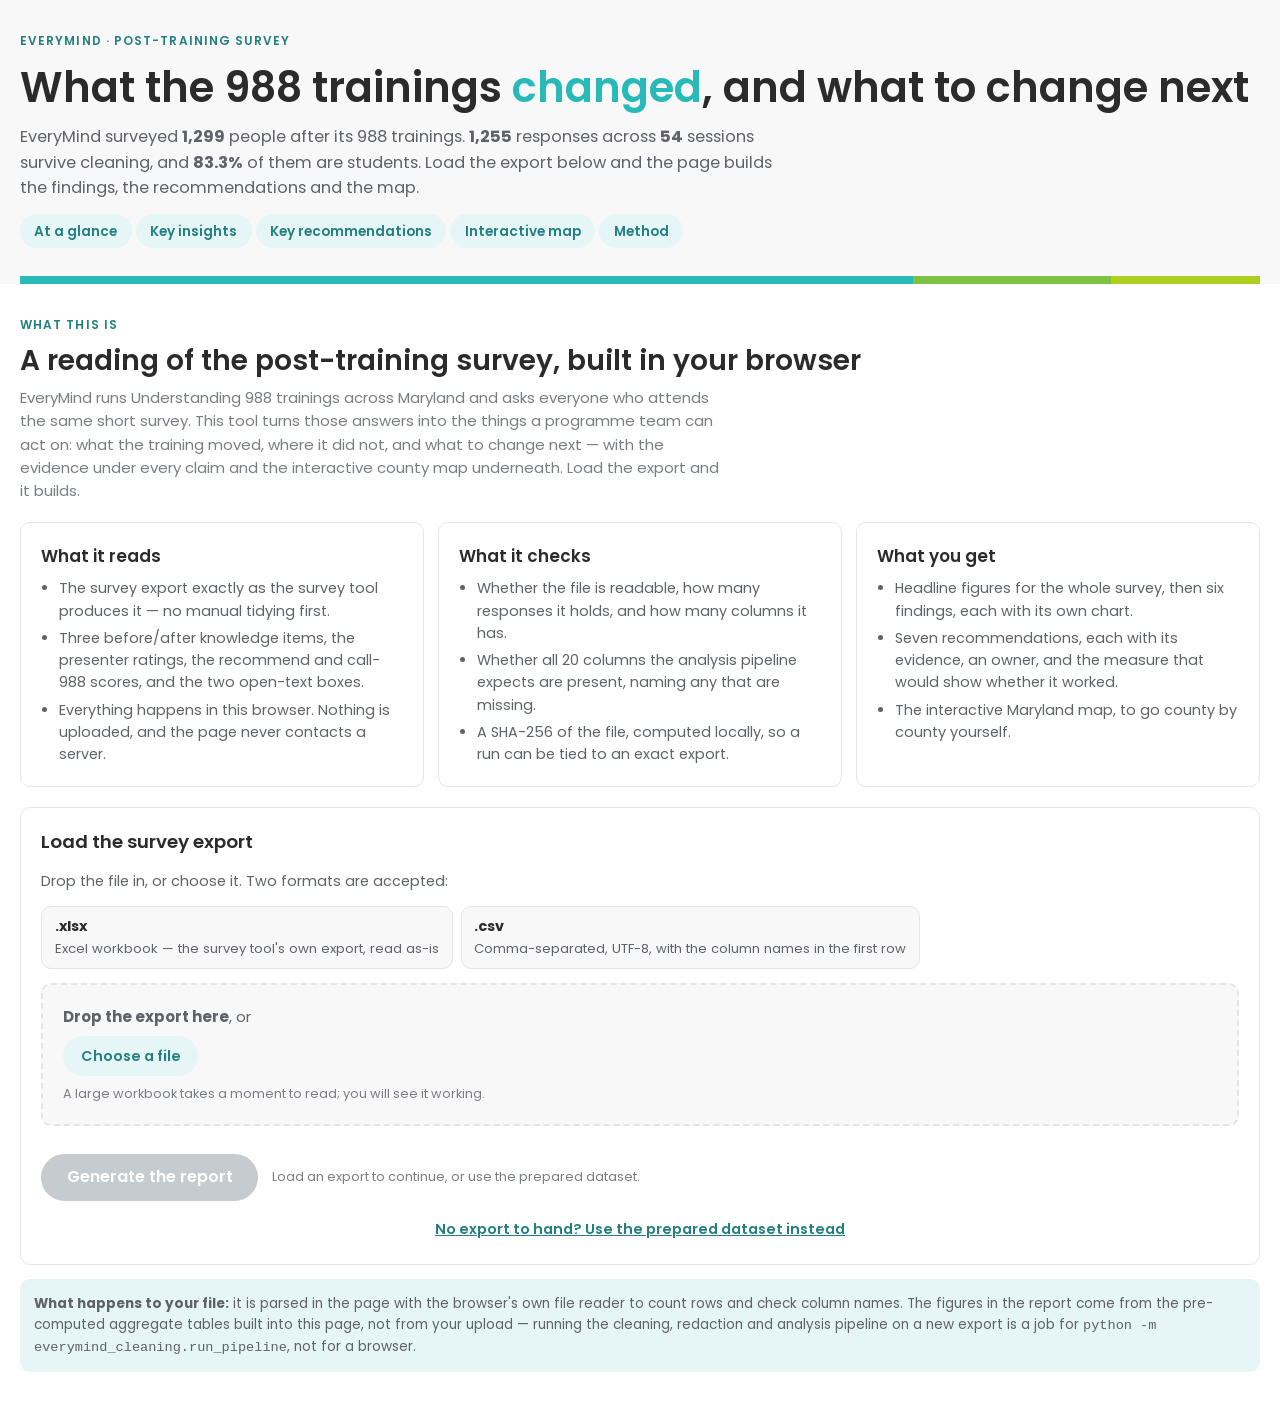
==== commit 59f3d873: "cleaned up beginning input page (no selective querying options" ====
--- a/frontend/index.html
+++ b/frontend/index.html
@@ -139,18 +139,18 @@
   .dumb .lane { grid-column:1/-1; }
 }
 
-/* ---------- intake gate ---------- */
+/* ---------- landing page ---------- */
 .intake { padding-block:var(--gap-xl); }
-.steps { list-style:none; margin:0; padding:0; display:grid; gap:var(--gap-md); counter-reset:step; }
-.step { background:var(--em-card); border:1px solid var(--em-line); border-radius:var(--radius);
-        padding:var(--pad-lg); display:grid; gap:var(--gap-sm);
-        grid-template-columns:auto minmax(0,1fr); align-items:start; }
-.step > .sn { width:2rem; height:2rem; border-radius:50%; background:var(--em-teal-soft);
-              color:var(--em-teal-ink); display:grid; place-items:center; font-weight:600; font-size:.95rem; }
-.step.done > .sn { background:var(--em-teal-deep); color:#fff; }
-.step > .sbody { display:grid; gap:var(--gap-sm); min-width:0; }
-.step h3 { font-size:1.05rem; }
-.step .hint { font-size:.85rem; color:var(--em-muted); max-width:72ch; }
+.purpose { margin-bottom:var(--gap-lg); }
+.purpose .card h3 { display:flex; gap:.5rem; align-items:baseline; }
+.purpose .card ul { margin:0; padding-left:1.1rem; display:grid; gap:.3rem; font-size:.9rem; }
+.uploadcard { display:grid; gap:var(--gap-md); }
+.uploadcard h3 { font-size:1.15rem; }
+.uploadcard .hint { font-size:.9rem; color:var(--em-body); max-width:74ch; }
+.types { display:flex; flex-wrap:wrap; gap:var(--gap-sm); }
+.type { border:1px solid var(--em-line); border-radius:var(--radius); padding:.5rem .8rem;
+        font-size:.82rem; display:grid; gap:.1rem; background:var(--em-panel); }
+.type b { color:var(--em-ink); font-size:.9rem; }
 
 .drop { border:2px dashed var(--em-line); border-radius:var(--radius); background:var(--em-panel);
         padding:var(--pad-lg); display:grid; gap:var(--gap-sm); justify-items:start; text-align:left; }
@@ -181,10 +181,40 @@
 .choice:has(input:checked) { border-color:var(--em-teal-deep); background:var(--em-teal-soft);
                              box-shadow:inset 0 0 0 1px var(--em-teal-deep); }
 .choice:has(input:disabled) { opacity:.5; cursor:not-allowed; }
-.gate { display:flex; flex-wrap:wrap; gap:var(--gap-md); align-items:center; margin-top:var(--gap-md); }
+.gate { display:flex; flex-wrap:wrap; gap:var(--gap-md); align-items:center; }
 .gate .btn { padding:.7rem 1.6rem; font-size:1rem; }
 .privacy { background:var(--em-teal-soft); border-radius:var(--radius); padding:var(--pad-md);
            font-size:.85rem; margin-top:var(--gap-md); }
+
+/* loading state */
+.loader { position:fixed; inset:0; z-index:50; display:grid; place-items:center;
+          background:rgba(255,255,255,.92); backdrop-filter:blur(2px); }
+.loader[hidden] { display:none; }   /* display:grid would otherwise beat the hidden attribute */
+.loadcard { display:grid; gap:var(--gap-md); justify-items:center; text-align:center;
+            padding:var(--pad-lg) var(--gap-xl); max-width:min(92vw,460px); }
+.spinner { width:48px; height:48px; border-radius:50%; border:4px solid var(--em-teal-soft);
+           border-top-color:var(--em-teal-deep); animation:spin 900ms linear infinite; }
+@keyframes spin { to { transform:rotate(360deg); } }
+.loadmsg { font-weight:600; color:var(--em-ink); font-size:1.05rem; }
+.loadbar { width:min(320px,70vw); height:6px; border-radius:999px; background:var(--em-grid); overflow:hidden; }
+.loadbar i { display:block; height:100%; width:0; background:var(--em-teal);
+             border-radius:999px; transition:width .45s ease; }
+.inline-spin { width:16px; height:16px; border-width:3px; display:inline-block; vertical-align:-3px;
+               margin-right:.45rem; }
+@media (prefers-reduced-motion: reduce) {
+  .spinner { animation-duration:2.4s; } .loadbar i { transition:none; }
+}
+
+/* the report's own view control */
+.viewctl { display:flex; flex-wrap:wrap; gap:var(--gap-md); align-items:center; margin-bottom:var(--gap-md); }
+.viewctl .ctl { display:flex; flex-wrap:wrap; gap:.4rem; align-items:center; }
+.viewctl .lab { font-size:.75rem; font-weight:600; letter-spacing:.06em; text-transform:uppercase;
+                color:var(--em-muted); }
+.viewctl button { font:inherit; font-size:.82rem; font-weight:600; border:1px solid var(--em-line);
+                  background:var(--em-card); color:var(--em-ink); border-radius:999px;
+                  padding:.3rem .8rem; cursor:pointer; }
+.viewctl button[aria-pressed="true"] { background:var(--em-teal-deep); border-color:var(--em-teal-deep); color:#fff; }
+.viewctl button[disabled] { color:var(--em-chart-muted); cursor:not-allowed; background:var(--em-panel); }
 
 /* context bar shown once the report is built */
 .ctxbar { position:sticky; top:0; z-index:20; background:var(--em-teal-deep); color:#fff; }
@@ -222,59 +252,66 @@
   </div>
 </header>
 
-<!-- ============ STEP 0: the intake gate ============ -->
+<!-- ============ THE LANDING PAGE ============ -->
 <section class="intake" id="intake">
   <div class="wrap">
     <div class="secthead">
-      <p class="kicker">Before you start</p>
-      <h2>Set up this report</h2>
-      <p class="muted">Three answers decide what the report says. Your survey export is read in this
-        browser only — it is never uploaded anywhere, and nothing on this page talks to a server.</p>
+      <p class="kicker">What this is</p>
+      <h2>A reading of the post-training survey, built in your browser</h2>
+      <p class="muted">EveryMind runs Understanding 988 trainings across Maryland and asks everyone who
+        attends the same short survey. This tool turns those answers into the things a programme team can
+        act on: what the training moved, where it did not, and what to change next — with the evidence
+        under every claim and the interactive county map underneath. Load the export and it builds.</p>
     </div>
 
-    <ol class="steps">
-      <li class="step" id="step1">
-        <span class="sn">1</span>
-        <div class="sbody">
-          <h3>Load the survey export</h3>
-          <p class="hint">The original export from the survey tool, <code>.xlsx</code> or <code>.csv</code>.
-            It is checked here against the 20 columns the analysis pipeline expects, so you can see
-            straight away whether a new export will run.</p>
-          <div class="drop" id="drop">
-            <p><b>Drop the export here</b>, or</p>
-            <button class="btn ghost" type="button" id="pick">Choose a file</button>
-            <input type="file" id="file" accept=".csv,.xlsx" hidden>
-            <p class="cap muted">Nothing leaves this browser. Large workbooks take a moment to read.</p>
-          </div>
-          <div id="fileout"></div>
-          <button class="btn link" type="button" id="usedemo">No export to hand? Continue with the prepared dataset</button>
-        </div>
-      </li>
-
-      <li class="step" id="step2">
-        <span class="sn">2</span>
-        <div class="sbody">
-          <h3>Who is this report about?</h3>
-          <p class="hint">The trainings reach two very different audiences, and almost every finding
-            splits along that line.</p>
-          <div class="choices" id="audience-choices"></div>
-        </div>
-      </li>
-
-      <li class="step" id="step3">
-        <span class="sn">3</span>
-        <div class="sbody">
-          <h3>Which jurisdiction?</h3>
-          <p class="hint">Only places with survey responses can be chosen. Groups under 10 responses are
-            never given a figure.</p>
-          <div class="choices" id="county-choices"></div>
-        </div>
-      </li>
-    </ol>
-
-    <div class="gate">
-      <button class="btn" id="build" type="button" disabled>Build the report</button>
-      <p class="cap muted" id="gatehint"></p>
+    <div class="cards purpose">
+      <div class="card">
+        <h3>What it reads</h3>
+        <ul>
+          <li>The survey export exactly as the survey tool produces it — no manual tidying first.</li>
+          <li>Three before/after knowledge items, the presenter ratings, the recommend and call-988
+              scores, and the two open-text boxes.</li>
+          <li>Everything happens in this browser. Nothing is uploaded, and the page never contacts a server.</li>
+        </ul>
+      </div>
+      <div class="card">
+        <h3>What it checks</h3>
+        <ul>
+          <li>Whether the file is readable, how many responses it holds, and how many columns it has.</li>
+          <li>Whether all 20 columns the analysis pipeline expects are present, naming any that are missing.</li>
+          <li>A SHA-256 of the file, computed locally, so a run can be tied to an exact export.</li>
+        </ul>
+      </div>
+      <div class="card">
+        <h3>What you get</h3>
+        <ul>
+          <li>Headline figures for the whole survey, then six findings, each with its own chart.</li>
+          <li>Seven recommendations, each with its evidence, an owner, and the measure that would show
+              whether it worked.</li>
+          <li>The interactive Maryland map, to go county by county yourself.</li>
+        </ul>
+      </div>
+    </div>
+
+    <div class="card uploadcard">
+      <h3>Load the survey export</h3>
+      <p class="hint">Drop the file in, or choose it. Two formats are accepted:</p>
+      <div class="types">
+        <span class="type"><b>.xlsx</b>Excel workbook — the survey tool's own export, read as-is</span>
+        <span class="type"><b>.csv</b>Comma-separated, UTF-8, with the column names in the first row</span>
+      </div>
+      <div class="drop" id="drop">
+        <p><b>Drop the export here</b>, or</p>
+        <button class="btn ghost" type="button" id="pick">Choose a file</button>
+        <input type="file" id="file" accept=".csv,.xlsx" hidden>
+        <p class="cap muted">A large workbook takes a moment to read; you will see it working.</p>
+      </div>
+      <div id="fileout"></div>
+      <div class="gate">
+        <button class="btn" id="build" type="button" disabled>Generate the report</button>
+        <p class="cap muted" id="gatehint"></p>
+      </div>
+      <button class="btn link" type="button" id="usedemo">No export to hand? Use the prepared dataset instead</button>
     </div>
 
     <p class="privacy"><b>What happens to your file:</b> it is parsed in the page with the browser's own
@@ -285,13 +322,22 @@
   </div>
 </section>
 
+<div class="loader" id="loader" hidden>
+  <div class="loadcard">
+    <div class="spinner" role="progressbar" aria-labelledby="loadmsg"></div>
+    <p class="loadmsg" id="loadmsg">Working…</p>
+    <div class="loadbar"><i id="loadfill"></i></div>
+    <p class="cap muted" id="loadsub"></p>
+  </div>
+</div>
+
 <!-- ============ THE REPORT ============ -->
 <div id="report" hidden>
 
 <div class="ctxbar">
   <div class="wrap">
     <div class="pills" id="ctxpills"></div>
-    <button class="btn" type="button" id="change">Change selection</button>
+    <button class="btn" type="button" id="change">Load another export</button>
   </div>
 </div>
 
@@ -302,6 +348,7 @@
       <h2 id="glance-title">The analysis set</h2>
       <p class="muted" id="glance-note"></p>
     </div>
+    <div class="viewctl" id="viewctl"></div>
     <div class="tiles" id="tiles"></div>
   </div>
 </section>
@@ -658,60 +705,47 @@
 }
 
 /* ============================================================
-   5. The intake gate
+   5. The landing page: explain, take a file, then build
    ============================================================ */
 const fileOut = document.getElementById('fileout');
 const drop = document.getElementById('drop');
 const buildBtn = document.getElementById('build');
 const gateHint = document.getElementById('gatehint');
-
-function renderChoices() {
-  const ah = clear('audience-choices');
-  Object.entries(AUDIENCES).forEach(([key, a]) => {
-    const lab = el('label', 'choice');
-    const input = el('input');
-    input.type = 'radio'; input.name = 'audience'; input.value = key;
-    input.checked = SEL.audience === key;
-    input.addEventListener('change', () => { SEL.audience = key; renderChoices(); syncGate(); });
-    const st = stats(key, ALL);
-    lab.append(input, el('span', 't', a.label),
-      el('span', 'd', `${a.blurb} ${st ? n0(st.n) + ' responses statewide.' : 'No figures.'}`));
-    ah.append(lab);
-  });
-
-  const ch = clear('county-choices');
-  COUNTIES.forEach((c) => {
-    const st = SEL.audience ? stats(SEL.audience, c.key) : { n: c.n };
-    const lab = el('label', 'choice');
-    const input = el('input');
-    input.type = 'radio'; input.name = 'county'; input.value = c.key;
-    input.disabled = !SEL.audience || !st;
-    if (input.disabled && SEL.county === c.key) SEL.county = null;
-    input.checked = SEL.county === c.key;
-    input.addEventListener('change', () => { SEL.county = c.key; renderChoices(); syncGate(); });
-    let note;
-    if (!SEL.audience) note = 'Choose an audience first.';
-    else if (!st) note = `Fewer than 10 ${AUDIENCES[SEL.audience].short.toLowerCase()} here — no figures.`;
-    else note = `${n0(st.n)} responses${st.small ? ' · small sample' : ''}`;
-    lab.append(input, el('span', 't', c.label), el('span', 'd', note));
-    ch.append(lab);
-  });
-
-  document.getElementById('step2').classList.toggle('done', !!SEL.audience);
-  document.getElementById('step3').classList.toggle('done', !!SEL.county);
-}
+const loader = document.getElementById('loader');
+
+/* The report always opens on everything; the view can be narrowed afterwards,
+   from inside the report itself. */
+SEL.audience = 'all';
+SEL.county = ALL;
 
 function syncGate() {
-  const ready = SEL.source && SEL.audience && SEL.county;
-  buildBtn.disabled = !ready;
-  const want = [!SEL.source && 'load an export (or continue with the prepared dataset)',
-                !SEL.audience && 'choose an audience', !SEL.county && 'choose a jurisdiction']
-    .filter(Boolean);
-  gateHint.textContent = ready
-    ? `Ready: ${selLabel()}.`
-    : 'Still to do: ' + want.join(', ') + '.';
-}
-
+  buildBtn.disabled = !SEL.source;
+  gateHint.textContent = SEL.source
+    ? `Ready to build from ${SEL.source}.`
+    : 'Load an export to continue, or use the prepared dataset.';
+}
+
+/* ---- the loading overlay ---------------------------------------------- */
+const sleep = (ms) => new Promise((r) => setTimeout(r, ms));
+function loadStep(msg, sub, progress) {
+  document.getElementById('loadmsg').textContent = msg;
+  document.getElementById('loadsub').textContent = sub || '';
+  document.getElementById('loadfill').style.width = progress + '%';
+}
+async function withLoader(steps, work) {
+  loader.hidden = false;
+  document.getElementById('loadfill').style.width = '0';
+  let done = null;
+  for (let i = 0; i < steps.length; i++) {
+    loadStep(steps[i][0], steps[i][1], Math.round(((i + 1) / steps.length) * 100));
+    await sleep(steps[i][2] || 320);
+    if (work && !done) done = work();        // the real work runs behind the first tick
+  }
+  loader.hidden = true;
+  return done;
+}
+
+/* ---- step 1: read the reader's file ----------------------------------- */
 function showFile(info, error) {
   fileOut.replaceChildren();
   drop.classList.remove('ok', 'bad');
@@ -719,7 +753,8 @@
   if (error) {
     drop.classList.add('bad');
     box.append(el('p', 'verdict err', 'Could not read this file'), el('p', 'cap muted', error));
-    box.append(el('p', 'cap muted', 'You can still continue with the prepared dataset below.'));
+    box.append(el('p', 'cap muted', 'Check that it is the survey tool\'s own .xlsx or .csv export. '
+      + 'You can also use the prepared dataset below.'));
     SEL.source = null;
   } else {
     const ok = info.missing.length === 0;
@@ -736,18 +771,24 @@
     if (info.sha) add('SHA-256', info.sha + '… (computed here, not sent anywhere)');
     box.append(dl);
     box.append(el('p', 'cap muted',
-      'The report below is built from the pre-computed aggregate tables, not from this file. '
+      'The report is built from the pre-computed aggregate tables, not from this file. '
       + 'To analyse a new export, run the Python pipeline.'));
     SEL.source = `${info.name} (${n0(info.dataRows)} rows)`;
   }
   fileOut.append(box);
-  document.getElementById('step1').classList.toggle('done', !!SEL.source);
   syncGate();
 }
 
 async function handleFile(file) {
   if (!file) return;
-  fileOut.replaceChildren(el('p', 'cap muted', 'Reading ' + file.name + '…'));
+  const big = file.size > 400 * 1024;
+  fileOut.replaceChildren(el('p', 'cap muted',
+    '<span class="spinner inline-spin"></span>Reading ' + file.name + '…'
+    + (big ? ' This one is large, so give it a moment.' : '')));
+  drop.classList.remove('ok', 'bad');
+  SEL.source = null;
+  syncGate();
+  await sleep(60);                      // let the spinner paint before the parse blocks
   try { showFile(await inspectFile(file)); }
   catch (e) { showFile(null, String(e && e.message || e)); }
 }
@@ -765,7 +806,6 @@
   fileOut.replaceChildren(el('p', 'verdict ok', 'Using the prepared dataset'),
     el('p', 'cap muted', `The cleaned export behind this page: ${n0(H.responses_total)} responses from `
       + `${H.sessions} sessions, ${n0(H.responses_used)} of them in the analysis set.`));
-  document.getElementById('step1').classList.add('done');
   syncGate();
 });
 
@@ -773,17 +813,24 @@
   `EveryMind surveyed <b>${n0(H.responses_total)}</b> people after its 988 trainings. `
   + `<b>${n0(H.responses_used)}</b> responses across <b>${H.sessions}</b> sessions survive cleaning, `
   + `and <b>${pct(H.pct_students)}</b> of them are students. `
-  + `Tell the page who the report is for, and it will build the findings and recommendations for that group.`;
-
-renderChoices();
+  + `Load the export below and the page builds the findings, the recommendations and the map.`;
+
 syncGate();
 
-buildBtn.addEventListener('click', () => {
-  renderReport();
-  document.getElementById('intake').hidden = true;
-  document.getElementById('report').hidden = false;
-  document.getElementById('topnav').hidden = false;
-  window.scrollTo({ top: 0, behavior: 'smooth' });
+buildBtn.addEventListener('click', async () => {
+  await withLoader([
+    ['Reading the export', SEL.source, 260],
+    ['Checking the columns against the pipeline schema', 'All 20 expected fields', 320],
+    ['Building the findings', 'Knowledge, satisfaction, intent, themes', 380],
+    ['Drawing the charts and the map', '', 300],
+  ], () => {
+    renderReport();
+    document.getElementById('intake').hidden = true;
+    document.getElementById('report').hidden = false;
+    document.getElementById('topnav').hidden = false;
+    window.scrollTo({ top: 0 });
+    return true;
+  });
 });
 document.getElementById('change').addEventListener('click', () => {
   document.getElementById('report').hidden = true;
@@ -810,6 +857,32 @@
     el('span', 'pill', A.label), el('span', 'pill', where),
     el('span', 'pill', n0(S.n) + ' responses' + (S.small ? ' · small sample' : '')),
     el('span', 'pill', SEL.source));
+
+  /* ---- the view control: narrow the report without going back to the start ---- */
+  const vc = clear('viewctl');
+  const group = (label, items, current, pick) => {
+    const g = el('div', 'ctl');
+    g.append(el('span', 'lab', label));
+    items.forEach((it) => {
+      const b = el('button', null, it.label);
+      b.type = 'button';
+      b.setAttribute('aria-pressed', String(it.key === current));
+      if (it.disabled) { b.disabled = true; b.title = 'Fewer than 10 responses — no figures'; }
+      else b.addEventListener('click', () => pick(it.key));
+      g.append(b);
+    });
+    vc.append(g);
+  };
+  group('Showing', Object.entries(AUDIENCES).map(([key, a]) => ({
+    key, label: a.label, disabled: !stats(key, SEL.county),
+  })), SEL.audience, (key) => {
+    SEL.audience = key;
+    if (!stats(key, SEL.county)) SEL.county = ALL;
+    renderReport();
+  });
+  group('In', COUNTIES.map((c) => ({
+    key: c.key, label: c.label, disabled: !stats(SEL.audience, c.key),
+  })), SEL.county, (key) => { SEL.county = key; renderReport(); });
 
   /* ---- at a glance ---- */
   document.getElementById('glance-title').textContent = `${A.label} ${inWhere}`;
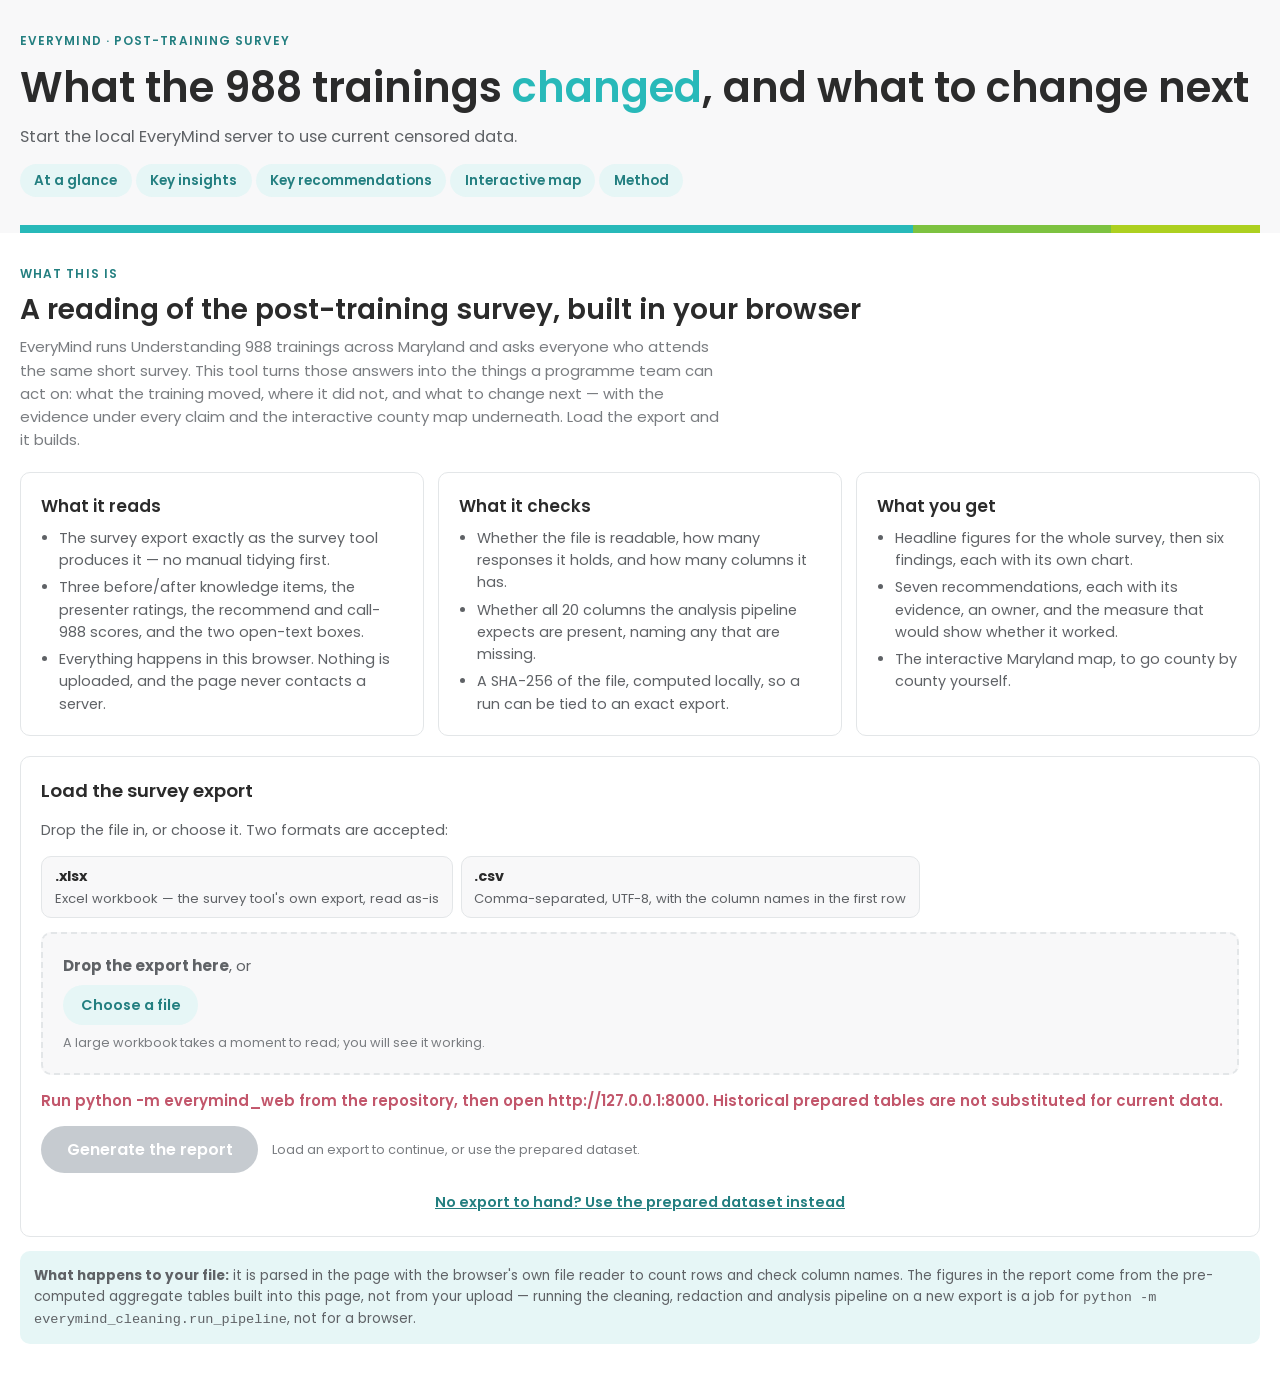
==== commit bea79e46: "Connect Netra UI to current censored data and explicit Gemini reports" ====
--- a/frontend/index.html
+++ b/frontend/index.html
@@ -439,6 +439,7 @@
 </footer>
 
 </div>
+<script src="connected.js"></script>
 <script>
 const DATA = {"headline":{"rows":[{"responses_total":1299,"responses_used":1255,"sessions":54,"first_training":"2025-10-21","last_training":"2026-10-21","nps_overall":11.7,"pct_know_when_after":94.2,"pct_describe_newly_confident":47.6,"pct_call_item_asked":23.4,"call_item_answered":282,"pct_students":83.3,"spanish_speakers":69}],"desc":"Overall totals and headline rates for the analysis set (one row)."},"knowledge":{"rows":[{"item":"Identify mental health challenges","pre_mean":3.82,"post_mean":4.32,"gain":0.5,"pre_agree_pct":72.8,"post_agree_pct":91.7,"newly_confident_pct":20.9,"already_confident_pct":72.8,"n":1255},{"item":"Describe 988 and how it works","pre_mean":3.25,"post_mean":4.41,"gain":1.16,"pre_agree_pct":46.7,"post_agree_pct":92.3,"newly_confident_pct":47.6,"already_confident_pct":46.7,"n":1255},{"item":"Know when to use 988","pre_mean":3.46,"post_mean":4.51,"gain":1.05,"pre_agree_pct":56.1,"post_agree_pct":94.2,"newly_confident_pct":39.5,"already_confident_pct":56.1,"n":1255}],"desc":"Per knowledge item: mean 1-5 score before (recalled after training) and after, mean gain, % agreeing (4-5) before/after, % newly confident (<=3 before, >=4 after), % already confident before."},"knowledge_by_audience":{"rows":[{"audience":"Student","item":"Identify mental health challenges","pre_mean":3.79,"post_mean":4.27,"gain":0.48,"n":1046},{"audience":"Student","item":"Describe 988 and how it works","pre_mean":3.29,"post_mean":4.37,"gain":1.08,"n":1046},{"audience":"Student","item":"Know when to use 988","pre_mean":3.55,"post_mean":4.49,"gain":0.94,"n":1046},{"audience":"Adult","item":"Identify mental health challenges","pre_mean":3.96,"post_mean":4.54,"gain":0.59,"n":206},{"audience":"Adult","item":"Describe 988 and how it works","pre_mean":3.03,"post_mean":4.61,"gain":1.58,"n":206},{"audience":"Adult","item":"Know when to use 988","pre_mean":3.0,"post_mean":4.64,"gain":1.64,"n":206}],"desc":"Mean before/after scores and gain for students vs adults, per knowledge item."},"satisfaction":{"rows":[{"kind":"overall","group":"Everyone","n":1224,"nps":11.7,"ci_low":6.8,"ci_high":16.3,"promoters_pct":40.5,"passives_pct":30.6,"detractors_pct":28.8,"mean_recommend":7.58,"gain_index":0.9},{"kind":"audience","group":"Adults","n":202,"nps":79.2,"ci_low":72.8,"ci_high":85.6,"promoters_pct":81.7,"passives_pct":15.8,"detractors_pct":2.5,"mean_recommend":9.37,"gain_index":1.27},{"kind":"role","group":"Student","n":1019,"nps":-2.0,"ci_low":-6.7,"ci_high":2.7,"promoters_pct":32.2,"passives_pct":33.7,"detractors_pct":34.2,"mean_recommend":7.22,"gain_index":0.83},{"kind":"role","group":"School staff","n":58,"nps":81.0,"ci_low":70.7,"ci_high":89.7,"promoters_pct":81.0,"passives_pct":19.0,"detractors_pct":0.0,"mean_recommend":9.45,"gain_index":1.08},{"kind":"role","group":"Caregiver/parent","n":51,"nps":74.5,"ci_low":56.9,"ci_high":90.2,"promoters_pct":82.4,"passives_pct":9.8,"detractors_pct":7.8,"mean_recommend":9.37,"gain_index":1.18},{"kind":"role","group":"Community member","n":83,"nps":79.5,"ci_low":69.9,"ci_high":88.0,"promoters_pct":80.7,"passives_pct":18.1,"detractors_pct":1.2,"mean_recommend":9.27,"gain_index":1.45},{"kind":"role","group":"Multiple roles","n":13,"nps":92.3,"ci_low":76.9,"ci_high":100.0,"promoters_pct":92.3,"passives_pct":7.7,"detractors_pct":0.0,"mean_recommend":9.77,"gain_index":1.1},{"kind":"county","group":"Anne Arundel","n":892,"nps":-5.0,"ci_low":-10.5,"ci_high":0.3,"promoters_pct":30.8,"passives_pct":33.3,"detractors_pct":35.9,"mean_recommend":7.15,"gain_index":0.8},{"kind":"county","group":"Prince George's","n":281,"nps":55.2,"ci_low":47.3,"ci_high":63.0,"promoters_pct":65.5,"passives_pct":24.2,"detractors_pct":10.3,"mean_recommend":8.71,"gain_index":1.12},{"kind":"county","group":"Montgomery","n":33,"nps":81.8,"ci_low":66.7,"ci_high":93.9,"promoters_pct":81.8,"passives_pct":18.2,"detractors_pct":0.0,"mean_recommend":9.36,"gain_index":1.87},{"kind":"county","group":"Queen Anne's","n":11,"nps":0.0,"ci_low":-45.7,"ci_high":45.7,"promoters_pct":36.4,"passives_pct":27.3,"detractors_pct":36.4,"mean_recommend":7.18,"gain_index":0.67},{"kind":"county_audience","group":"Anne Arundel · Students","n":846,"nps":-9.5,"ci_low":-15.1,"ci_high":-4.1,"promoters_pct":28.4,"passives_pct":33.8,"detractors_pct":37.8,"mean_recommend":7.03,"gain_index":0.79},{"kind":"county_audience","group":"Anne Arundel · Adults","n":46,"nps":76.1,"ci_low":63.0,"ci_high":87.0,"promoters_pct":76.1,"passives_pct":23.9,"detractors_pct":0.0,"mean_recommend":9.39,"gain_index":0.95},{"kind":"county_audience","group":"Prince George's · Students","n":164,"nps":37.2,"ci_low":25.6,"ci_high":48.2,"promoters_pct":52.4,"passives_pct":32.3,"detractors_pct":15.2,"mean_recommend":8.24,"gain_index":1.06},{"kind":"county_audience","group":"Prince George's · Adults","n":114,"nps":79.8,"ci_low":70.2,"ci_high":87.7,"promoters_pct":83.3,"passives_pct":13.2,"detractors_pct":3.5,"mean_recommend":9.35,"gain_index":1.23}],"desc":"Net Promoter Score (NPS = % rating 9-10 minus % rating 0-6 on \"would recommend\") by group, with 95% bootstrap interval, promoter/passive/detractor shares, mean recommend score and mean knowledge gain index."},"drivers":{"rows":[{"factor":"Presenter engaged participants","outcome":"Likelihood to call 988","spearman":0.41,"n":175},{"factor":"Presenter engaged participants","outcome":"Likelihood to recommend","spearman":0.25,"n":1099},{"factor":"Presenter knew the subject","outcome":"Likelihood to call 988","spearman":0.32,"n":175},{"factor":"Presenter knew the subject","outcome":"Likelihood to recommend","spearman":0.22,"n":1096},{"factor":"Training was well organized","outcome":"Likelihood to call 988","spearman":0.34,"n":172},{"factor":"Training was well organized","outcome":"Likelihood to recommend","spearman":0.24,"n":1093},{"factor":"Knowledge after training","outcome":"Likelihood to call 988","spearman":0.31,"n":282},{"factor":"Knowledge after training","outcome":"Likelihood to recommend","spearman":0.32,"n":1224},{"factor":"Knowledge gained","outcome":"Likelihood to call 988","spearman":0.2,"n":282},{"factor":"Knowledge gained","outcome":"Likelihood to recommend","spearman":0.1,"n":1224},{"factor":"Knowledge before training","outcome":"Likelihood to call 988","spearman":0.03,"n":282},{"factor":"Knowledge before training","outcome":"Likelihood to recommend","spearman":0.11,"n":1224}],"desc":"Spearman rank correlations between delivery/knowledge measures and the two outcomes (call 988, recommend)."},"themes":{"rows":[{"question":"Most valuable thing learned","theme":"Anyone can call, for any reason","n":158,"pct":15.2,"base_n":1041},{"question":"Most valuable thing learned","theme":"How 988 works (call, text, chat)","n":110,"pct":10.6,"base_n":1041},{"question":"Most valuable thing learned","theme":"Free, confidential, always open","n":100,"pct":9.6,"base_n":1041},{"question":"Most valuable thing learned","theme":"When to use 988","n":77,"pct":7.4,"base_n":1041},{"question":"Most valuable thing learned","theme":"Help exists; you are not alone","n":72,"pct":6.9,"base_n":1041},{"question":"Most valuable thing learned","theme":"How to help someone else","n":65,"pct":6.2,"base_n":1041},{"question":"Most valuable thing learned","theme":"Recognizing signs of a crisis","n":35,"pct":3.4,"base_n":1041},{"question":"Most valuable thing learned","theme":"The difference between 988 and 911","n":32,"pct":3.1,"base_n":1041},{"question":"Most valuable thing learned","theme":"Facts and statistics","n":12,"pct":1.2,"base_n":1041},{"question":"Most valuable thing learned","theme":"Not matched by keywords","n":478,"pct":45.9,"base_n":1041},{"question":"Suggestions to improve","theme":"Praise; no change needed","n":89,"pct":26.2,"base_n":340},{"question":"Suggestions to improve","theme":"More interactive and engaging","n":36,"pct":10.6,"base_n":340},{"question":"Suggestions to improve","theme":"More depth and content","n":28,"pct":8.2,"base_n":340},{"question":"Suggestions to improve","theme":"Reach more people","n":36,"pct":10.6,"base_n":340},{"question":"Suggestions to improve","theme":"More real examples and practice","n":19,"pct":5.6,"base_n":340},{"question":"Suggestions to improve","theme":"Visuals and video","n":16,"pct":4.7,"base_n":340},{"question":"Suggestions to improve","theme":"Length and pacing","n":12,"pct":3.5,"base_n":340},{"question":"Suggestions to improve","theme":"How to help a friend","n":4,"pct":1.2,"base_n":340},{"question":"Suggestions to improve","theme":"Language access","n":3,"pct":0.9,"base_n":340},{"question":"Suggestions to improve","theme":"Not matched by keywords","n":128,"pct":37.6,"base_n":340},{"question":"Questions asked in the improve box","theme":"How a call works and what happens next","n":41,"pct":18.8,"base_n":218},{"question":"Questions asked in the improve box","theme":"Scale and statistics","n":43,"pct":19.7,"base_n":218},{"question":"Questions asked in the improve box","theme":"Who answers and how they are trained","n":24,"pct":11.0,"base_n":218},{"question":"Questions asked in the improve box","theme":"Mental health and helping someone","n":27,"pct":12.4,"base_n":218},{"question":"Questions asked in the improve box","theme":"History and funding","n":9,"pct":4.1,"base_n":218},{"question":"Questions asked in the improve box","theme":"Not matched by keywords","n":92,"pct":42.2,"base_n":218}],"desc":"Keyword-coded themes in open answers for three prompts; pct = share of answers matching the theme; base_n = answers coded. \"Not matched by keywords\" = no theme matched."},"improve_box":{"rows":[{"answer_type":"Left blank","n":618},{"answer_type":"Non-answer (\"nothing\", \"idk\")","n":79},{"answer_type":"Asked a question","n":218},{"answer_type":"Gave a suggestion or comment","n":340}],"desc":"How respondents used the \"How can we improve this training?\" box."},"intent_gap":{"rows":[{"group":"Everyone","n_asked":282,"n_know_when":265,"high_pct":50.6,"mid_pct":24.9,"low_pct":24.5},{"group":"Students","n_asked":243,"n_know_when":226,"high_pct":44.7,"mid_pct":27.0,"low_pct":28.3},{"group":"Adults","n_asked":39,"n_know_when":39,"high_pct":84.6,"mid_pct":12.8,"low_pct":2.6}],"desc":"Among respondents who agree they know when to use 988 AND were asked the call question: % likely (9-10), maybe (7-8), unlikely (0-6) to call 988."},"engagement":{"rows":[{"engaged_level":1,"engaged_label":"Strongly disagree","n":14,"n_call":3,"mean_call":null,"mean_recommend":6.31},{"engaged_level":2,"engaged_label":"Disagree","n":12,"n_call":1,"mean_call":null,"mean_recommend":6.73},{"engaged_level":3,"engaged_label":"Neutral","n":95,"n_call":18,"mean_call":5.61,"mean_recommend":6.31},{"engaged_level":4,"engaged_label":"Agree","n":429,"n_call":62,"mean_call":7.84,"mean_recommend":7.4},{"engaged_level":5,"engaged_label":"Strongly agree","n":565,"n_call":91,"mean_call":8.71,"mean_recommend":8.09}],"desc":"Mean likelihood to call 988 and mean likelihood to recommend, by answer to \"The presenter engaged the participants\" (1-5). n_call = respondents asked the call question."},"coverage":{"rows":[{"item":"Likelihood to call 988","status":"Answered","n":293,"pct":22.6},{"item":"Likelihood to call 988","status":"Skipped","n":11,"pct":0.8},{"item":"Likelihood to call 988","status":"Not on the form","n":995,"pct":76.6},{"item":"Presenter and organization ratings","status":"Answered","n":1148,"pct":88.4},{"item":"Presenter and organization ratings","status":"Skipped","n":31,"pct":2.4},{"item":"Presenter and organization ratings","status":"Not on the form","n":120,"pct":9.2},{"item":"Recommend score","status":"Answered","n":1266,"pct":97.5},{"item":"Recommend score","status":"Skipped","n":33,"pct":2.5},{"item":"Recommend score","status":"Not on the form","n":0,"pct":0.0},{"item":"Knowledge items","status":"Answered","n":1299,"pct":100.0},{"item":"Knowledge items","status":"Skipped","n":0,"pct":0.0},{"item":"Knowledge items","status":"Not on the form","n":0,"pct":0.0}],"desc":"Whether each question was answered, skipped, or not on the respondent's version of the form (the form changed between sessions)."},"trend":{"rows":[{"quarter":"2025Q4","n":66,"student_pct":1.5,"gain_index":1.24,"post_index":4.68,"nps":78.8,"nps_students":null,"nps_adults":78.5,"gain_students":null,"pre_students":null,"n_students":1},{"quarter":"2026Q1","n":77,"student_pct":20.8,"gain_index":0.97,"post_index":4.63,"nps":72.9,"nps_students":null,"nps_adults":73.7,"gain_students":null,"pre_students":null,"n_students":16},{"quarter":"2026Q2","n":485,"student_pct":86.2,"gain_index":0.97,"post_index":4.35,"nps":13.2,"nps_students":1.8,"nps_adults":81.5,"gain_students":0.88,"pre_students":3.45,"n_students":418},{"quarter":"2026Q3","n":367,"student_pct":95.9,"gain_index":0.88,"post_index":4.42,"nps":0.3,"nps_students":-3.4,"nps_adults":null,"gain_students":0.83,"pre_students":3.58,"n_students":352},{"quarter":"2026Q4","n":259,"student_pct":100.0,"gain_index":0.72,"post_index":4.39,"nps":-8.9,"nps_students":-8.9,"nps_adults":null,"gain_students":0.72,"pre_students":3.67,"n_students":259}],"desc":"By training quarter: respondents, % students, NPS overall/students/adults, mean knowledge gain and after-score, student gain and student before-score (blank where fewer than 20 people)."},"quality":{"rows":[{"flag":"Finished in under 20 seconds","n":16,"decision":"Excluded"},{"flag":"Answers contradict each other (likely misread scale)","n":23,"decision":"Excluded"},{"flag":"Likely double submission","n":5,"decision":"Excluded"},{"flag":"Rated themselves lower after than before","n":108,"decision":"Kept"},{"flag":"Survey more than 30 days after training","n":14,"decision":"Kept"},{"flag":"Answer recoded from a non-standard label","n":24,"decision":"Kept"}],"desc":"Quality flags from data cleaning and whether flagged responses are in the analysis set."},"language":{"rows":[{"group":"Spanish speakers","n":74,"scale_confusion_pct":6.8,"gain_index":1.0,"post_index":4.51,"english_form_pct":74.3},{"group":"Everyone else","n":1225,"scale_confusion_pct":1.5,"gain_index":0.9,"post_index":4.41,"english_form_pct":100.0}],"desc":"Spanish speakers (survey in Spanish or answers written in Spanish) vs everyone else: % giving contradictory answers (all \"Strongly disagree\" on learning yet high recommend/praise), knowledge gain and after-score, % who received the English form."},"robustness":{"rows":[{"finding":"1-2. Knowledge gain by item","metric":"Identify MH challenges: mean gain (1-5 scale)","all_rows":0.4588144726712856,"recommended":0.4956175298804781,"strict":0.5719392314566577},{"finding":"1-2. Knowledge gain by item","metric":"Identify MH challenges: % agree after","all_rows":89.91531947652041,"recommended":91.71314741035856,"strict":94.19124218051832},{"finding":"1-2. Knowledge gain by item","metric":"Identify MH challenges: % newly confident","all_rows":20.323325635103924,"recommended":20.87649402390438,"strict":21.447721179624665},{"finding":"1-2. Knowledge gain by item","metric":"Describe 988: mean gain (1-5 scale)","all_rows":1.1131639722863742,"recommended":1.1585657370517928,"strict":1.2654155495978552},{"finding":"1-2. Knowledge gain by item","metric":"Describe 988: % agree after","all_rows":90.45419553502695,"recommended":92.27091633466136,"strict":95.08489722966937},{"finding":"1-2. Knowledge gain by item","metric":"Describe 988: % newly confident","all_rows":46.34334103156274,"recommended":47.56972111553785,"strict":49.41912421805183},{"finding":"1-2. Knowledge gain by item","metric":"Know when to use 988: mean gain (1-5 scale)","all_rows":1.0053887605850655,"recommended":1.0541832669322708,"strict":1.1403038427167114},{"finding":"1-2. Knowledge gain by item","metric":"Know when to use 988: % agree after","all_rows":92.30177059276366,"recommended":94.18326693227093,"strict":96.24664879356568},{"finding":"1-2. Knowledge gain by item","metric":"Know when to use 988: % newly confident","all_rows":38.56812933025404,"recommended":39.52191235059761,"strict":41.10813226094727},{"finding":"3. Audience drives satisfaction","metric":"NPS - students","all_rows":-2.1967526265520565,"recommended":-1.962708537782143,"strict":-1.0752688172043},{"finding":"3. Audience drives satisfaction","metric":"NPS - adults","all_rows":79.53488372093022,"recommended":79.20792079207921,"strict":79.26829268292683},{"finding":"3. Audience drives satisfaction","metric":"NPS - Anne Arundel (all)","all_rows":-4.875406283856987,"recommended":-5.044843049327352,"strict":-3.649635036496352},{"finding":"3. Audience drives satisfaction","metric":"NPS - Anne Arundel students only","all_rows":-9.621993127147766,"recommended":-9.45626477541371,"strict":-8.365508365508367},{"finding":"3. Audience drives satisfaction","metric":"NPS - Anne Arundel adults only","all_rows":78.0,"recommended":76.08695652173914,"strict":77.77777777777779},{"finding":"3. Audience drives satisfaction","metric":"NPS - Prince George's (all)","all_rows":56.01374570446736,"recommended":55.16014234875445,"strict":53.16455696202532},{"finding":"3. Audience drives satisfaction","metric":"NPS - Prince George's students only","all_rows":37.57575757575757,"recommended":37.19512195121951,"strict":37.67123287671233},{"finding":"3. Audience drives satisfaction","metric":"NPS - Prince George's adults only","all_rows":79.50819672131148,"recommended":79.82456140350878,"strict":77.77777777777779},{"finding":"4. Engagement matters","metric":"Spearman: presenter engaged vs call-988 likelihood","all_rows":0.414952509228462,"recommended":0.4120517061420338,"strict":0.391671380477938},{"finding":"4. Engagement matters","metric":"Spearman: presenter engaged vs recommend","all_rows":0.2498093258521045,"recommended":0.2498721959583169,"strict":0.2687056828386771},{"finding":"4. Engagement matters","metric":"Spearman: pre-knowledge vs recommend","all_rows":0.1087645416934902,"recommended":0.1080943512210394,"strict":0.1283445386302049},{"finding":"5. Behavioral intent coverage","metric":"% of respondents asked the call-988 item","all_rows":23.40261739799846,"recommended":23.26693227091633,"strict":23.05630026809652},{"finding":"5. Behavioral intent coverage","metric":"Mean likelihood to call 988 (0-10), where asked","all_rows":7.658703071672355,"recommended":7.6879432624113475,"strict":7.772908366533865},{"finding":"6. Spanish speakers","metric":"n Spanish speakers (expanded definition)","all_rows":74.0,"recommended":69.0,"strict":51.0},{"finding":"6. Spanish speakers","metric":"Knowledge gain index - Spanish speakers","all_rows":0.8333333333333333,"recommended":0.9951690821256036,"strict":1.0784313725490196},{"finding":"6. Spanish speakers","metric":"Knowledge gain index - others","all_rows":0.8606802721088437,"recommended":0.8974142776840923,"strict":0.9884519350811486},{"finding":"6. Spanish speakers","metric":"Post knowledge index - Spanish speakers","all_rows":4.270270270270269,"recommended":4.507246376811594,"strict":4.529411764705882},{"finding":"6. Spanish speakers","metric":"Post knowledge index - others","all_rows":4.349659863945579,"recommended":4.40725126475548,"strict":4.482521847690387},{"finding":"6. Spanish speakers","metric":"% of Spanish speakers flagged for scale confusion (all rows)","all_rows":6.756756756756757,"recommended":6.756756756756757,"strict":6.756756756756757},{"finding":"6. Spanish speakers","metric":"% of others flagged for scale confusion (all rows)","all_rows":1.469387755102041,"recommended":1.469387755102041,"strict":1.469387755102041},{"finding":"7. Open text","metric":"% of non-blank \"improve\" answers that are questions","all_rows":38.70402802101576,"recommended":39.06810035842294,"strict":40.588235294117645},{"finding":"Overall","metric":"Responses in set","all_rows":1299.0,"recommended":1255.0,"strict":1119.0},{"finding":"Overall","metric":"Overall NPS","all_rows":12.006319115323857,"recommended":11.683006535947715,"strict":11.05022831050228}],"desc":"Headline metrics recomputed on all responses, the recommended analysis set, and a strict set. Agreement across columns = robust to cleaning choices."},"md_coverage":{"rows":[{"county":"Allegany","n":0,"sessions":0},{"county":"Anne Arundel","n":906,"sessions":24},{"county":"Baltimore","n":0,"sessions":0},{"county":"Baltimore City","n":0,"sessions":0},{"county":"Calvert","n":0,"sessions":0},{"county":"Caroline","n":0,"sessions":0},{"county":"Carroll","n":0,"sessions":0},{"county":"Cecil","n":0,"sessions":0},{"county":"Charles","n":0,"sessions":0},{"county":"Dorchester","n":0,"sessions":0},{"county":"Frederick","n":0,"sessions":0},{"county":"Garrett","n":0,"sessions":0},{"county":"Harford","n":0,"sessions":0},{"county":"Howard","n":0,"sessions":0},{"county":"Kent","n":0,"sessions":0},{"county":"Montgomery","n":33,"sessions":9},{"county":"Prince George's","n":297,"sessions":18},{"county":"Queen Anne's","n":12,"sessions":1},{"county":"Somerset","n":0,"sessions":0},{"county":"St. Mary's","n":0,"sessions":0},{"county":"Talbot","n":0,"sessions":0},{"county":"Washington","n":0,"sessions":0},{"county":"Wicomico","n":0,"sessions":0},{"county":"Worcester","n":0,"sessions":0}],"desc":""},"cube":{"rows":[{"county":"(all)","role":"(all)","split_dim":"none","split_val":"none","n":1255,"n_call":282,"n_deliv":1115,"student_pct":83.3,"sessions":54,"nps":11.7,"ci_low":7.2,"ci_high":16.2,"mean_recommend":7.58,"gain_index":0.9,"pct_know_when":94.2,"call_mean":7.69,"engaged_mean":4.36,"reliability":"solid"},{"county":"Anne Arundel","role":"(all)","split_dim":"none","split_val":"none","n":906,"n_call":114,"n_deliv":778,"student_pct":94.9,"sessions":24,"nps":-5.0,"ci_low":-10.2,"ci_high":0.3,"mean_recommend":7.15,"gain_index":0.8,"pct_know_when":93.8,"call_mean":7.19,"engaged_mean":4.32,"reliability":"solid"},{"county":"Fairfax","role":"(all)","split_dim":"none","split_val":"none","n":6,"n_call":0,"n_deliv":6,"student_pct":0.0,"sessions":1,"nps":null,"ci_low":null,"ci_high":null,"mean_recommend":null,"gain_index":null,"pct_know_when":null,"call_mean":null,"engaged_mean":null,"reliability":"too few"},{"county":"Harris","role":"(all)","split_dim":"none","split_val":"none","n":1,"n_call":0,"n_deliv":1,"student_pct":0.0,"sessions":1,"nps":null,"ci_low":null,"ci_high":null,"mean_recommend":null,"gain_index":null,"pct_know_when":null,"call_mean":null,"engaged_mean":null,"reliability":"too few"},{"county":"Montgomery","role":"(all)","split_dim":"none","split_val":"none","n":33,"n_call":22,"n_deliv":33,"student_pct":9.1,"sessions":9,"nps":81.8,"ci_low":66.7,"ci_high":93.9,"mean_recommend":9.36,"gain_index":1.87,"pct_know_when":100.0,"call_mean":9.55,"engaged_mean":4.73,"reliability":"solid"},{"county":"Prince George's","role":"(all)","split_dim":"none","split_val":"none","n":297,"n_call":135,"n_deliv":286,"student_pct":59.6,"sessions":18,"nps":55.2,"ci_low":46.6,"ci_high":62.6,"mean_recommend":8.71,"gain_index":1.12,"pct_know_when":94.6,"call_mean":7.84,"engaged_mean":4.43,"reliability":"solid"},{"county":"Queen Anne's","role":"(all)","split_dim":"none","split_val":"none","n":12,"n_call":11,"n_deliv":11,"student_pct":50.0,"sessions":1,"nps":0.0,"ci_low":-45.5,"ci_high":54.5,"mean_recommend":7.18,"gain_index":0.67,"pct_know_when":91.7,"call_mean":7.18,"engaged_mean":4.45,"reliability":"small sample"},{"county":"(all)","role":"Caregiver/parent","split_dim":"none","split_val":"none","n":53,"n_call":12,"n_deliv":52,"student_pct":0.0,"sessions":13,"nps":74.5,"ci_low":56.9,"ci_high":90.2,"mean_recommend":9.37,"gain_index":1.18,"pct_know_when":96.2,"call_mean":9.33,"engaged_mean":4.69,"reliability":"solid"},{"county":"(all)","role":"Community member","split_dim":"none","split_val":"none","n":84,"n_call":23,"n_deliv":83,"student_pct":0.0,"sessions":22,"nps":79.5,"ci_low":69.9,"ci_high":88.0,"mean_recommend":9.27,"gain_index":1.45,"pct_know_when":100.0,"call_mean":9.48,"engaged_mean":4.66,"reliability":"solid"},{"county":"(all)","role":"Multiple roles","split_dim":"none","split_val":"none","n":13,"n_call":2,"n_deliv":13,"student_pct":0.0,"sessions":10,"nps":92.3,"ci_low":76.9,"ci_high":100.0,"mean_recommend":9.77,"gain_index":1.1,"pct_know_when":100.0,"call_mean":null,"engaged_mean":4.62,"reliability":"small sample"},{"county":"(all)","role":"School staff","split_dim":"none","split_val":"none","n":59,"n_call":2,"n_deliv":59,"student_pct":0.0,"sessions":10,"nps":81.0,"ci_low":70.7,"ci_high":89.7,"mean_recommend":9.45,"gain_index":1.08,"pct_know_when":100.0,"call_mean":null,"engaged_mean":4.59,"reliability":"solid"},{"county":"(all)","role":"Student","split_dim":"none","split_val":"none","n":1046,"n_call":243,"n_deliv":908,"student_pct":100.0,"sessions":23,"nps":-2.0,"ci_low":-6.7,"ci_high":2.8,"mean_recommend":7.22,"gain_index":0.83,"pct_know_when":93.2,"call_mean":7.4,"engaged_mean":4.3,"reliability":"solid"},{"county":"Anne Arundel","role":"Caregiver/parent","split_dim":"none","split_val":"none","n":2,"n_call":1,"n_deliv":2,"student_pct":0.0,"sessions":2,"nps":null,"ci_low":null,"ci_high":null,"mean_recommend":null,"gain_index":null,"pct_know_when":null,"call_mean":null,"engaged_mean":null,"reliability":"too few"},{"county":"Anne Arundel","role":"Community member","split_dim":"none","split_val":"none","n":4,"n_call":1,"n_deliv":4,"student_pct":0.0,"sessions":3,"nps":null,"ci_low":null,"ci_high":null,"mean_recommend":null,"gain_index":null,"pct_know_when":null,"call_mean":null,"engaged_mean":null,"reliability":"too few"},{"county":"Anne Arundel","role":"Multiple roles","split_dim":"none","split_val":"none","n":4,"n_call":1,"n_deliv":4,"student_pct":0.0,"sessions":3,"nps":null,"ci_low":null,"ci_high":null,"mean_recommend":null,"gain_index":null,"pct_know_when":null,"call_mean":null,"engaged_mean":null,"reliability":"too few"},{"county":"Anne Arundel","role":"School staff","split_dim":"none","split_val":"none","n":36,"n_call":1,"n_deliv":36,"student_pct":0.0,"sessions":6,"nps":75.0,"ci_low":61.1,"ci_high":88.9,"mean_recommend":9.36,"gain_index":1.05,"pct_know_when":100.0,"call_mean":null,"engaged_mean":4.64,"reliability":"solid"},{"county":"Anne Arundel","role":"Student","split_dim":"none","split_val":"none","n":860,"n_call":110,"n_deliv":732,"student_pct":100.0,"sessions":15,"nps":-9.5,"ci_low":-14.4,"ci_high":-4.1,"mean_recommend":7.03,"gain_index":0.79,"pct_know_when":93.5,"call_mean":7.1,"engaged_mean":4.3,"reliability":"solid"},{"county":"Fairfax","role":"Community member","split_dim":"none","split_val":"none","n":3,"n_call":0,"n_deliv":3,"student_pct":0.0,"sessions":1,"nps":null,"ci_low":null,"ci_high":null,"mean_recommend":null,"gain_index":null,"pct_know_when":null,"call_mean":null,"engaged_mean":null,"reliability":"too few"},{"county":"Fairfax","role":"Multiple roles","split_dim":"none","split_val":"none","n":1,"n_call":0,"n_deliv":1,"student_pct":0.0,"sessions":1,"nps":null,"ci_low":null,"ci_high":null,"mean_recommend":null,"gain_index":null,"pct_know_when":null,"call_mean":null,"engaged_mean":null,"reliability":"too few"},{"county":"Fairfax","role":"School staff","split_dim":"none","split_val":"none","n":2,"n_call":0,"n_deliv":2,"student_pct":0.0,"sessions":1,"nps":null,"ci_low":null,"ci_high":null,"mean_recommend":null,"gain_index":null,"pct_know_when":null,"call_mean":null,"engaged_mean":null,"reliability":"too few"},{"county":"Harris","role":"Community member","split_dim":"none","split_val":"none","n":1,"n_call":0,"n_deliv":1,"student_pct":0.0,"sessions":1,"nps":null,"ci_low":null,"ci_high":null,"mean_recommend":null,"gain_index":null,"pct_know_when":null,"call_mean":null,"engaged_mean":null,"reliability":"too few"},{"county":"Montgomery","role":"Caregiver/parent","split_dim":"none","split_val":"none","n":6,"n_call":4,"n_deliv":6,"student_pct":0.0,"sessions":3,"nps":null,"ci_low":null,"ci_high":null,"mean_recommend":null,"gain_index":null,"pct_know_when":null,"call_mean":null,"engaged_mean":null,"reliability":"too few"},{"county":"Montgomery","role":"Community member","split_dim":"none","split_val":"none","n":21,"n_call":14,"n_deliv":21,"student_pct":0.0,"sessions":7,"nps":85.7,"ci_low":66.7,"ci_high":100.0,"mean_recommend":9.38,"gain_index":1.84,"pct_know_when":100.0,"call_mean":9.71,"engaged_mean":4.67,"reliability":"small sample"},{"county":"Montgomery","role":"Multiple roles","split_dim":"none","split_val":"none","n":3,"n_call":1,"n_deliv":3,"student_pct":0.0,"sessions":3,"nps":null,"ci_low":null,"ci_high":null,"mean_recommend":null,"gain_index":null,"pct_know_when":null,"call_mean":null,"engaged_mean":null,"reliability":"too few"},{"county":"Montgomery","role":"Student","split_dim":"none","split_val":"none","n":3,"n_call":3,"n_deliv":3,"student_pct":100.0,"sessions":1,"nps":null,"ci_low":null,"ci_high":null,"mean_recommend":null,"gain_index":null,"pct_know_when":null,"call_mean":null,"engaged_mean":null,"reliability":"too few"},{"county":"Prince George's","role":"Caregiver/parent","split_dim":"none","split_val":"none","n":39,"n_call":2,"n_deliv":39,"student_pct":0.0,"sessions":7,"nps":76.3,"ci_low":55.3,"ci_high":92.1,"mean_recommend":9.42,"gain_index":1.07,"pct_know_when":97.4,"call_mean":null,"engaged_mean":4.69,"reliability":"solid"},{"county":"Prince George's","role":"Community member","split_dim":"none","split_val":"none","n":55,"n_call":8,"n_deliv":54,"student_pct":0.0,"sessions":10,"nps":77.8,"ci_low":64.8,"ci_high":88.9,"mean_recommend":9.2,"gain_index":1.38,"pct_know_when":100.0,"call_mean":null,"engaged_mean":4.65,"reliability":"solid"},{"county":"Prince George's","role":"Multiple roles","split_dim":"none","split_val":"none","n":5,"n_call":0,"n_deliv":5,"student_pct":0.0,"sessions":3,"nps":null,"ci_low":null,"ci_high":null,"mean_recommend":null,"gain_index":null,"pct_know_when":null,"call_mean":null,"engaged_mean":null,"reliability":"too few"},{"county":"Prince George's","role":"School staff","split_dim":"none","split_val":"none","n":21,"n_call":1,"n_deliv":21,"student_pct":0.0,"sessions":3,"nps":90.0,"ci_low":75.0,"ci_high":100.0,"mean_recommend":9.55,"gain_index":1.08,"pct_know_when":100.0,"call_mean":null,"engaged_mean":4.52,"reliability":"small sample"},{"county":"Prince George's","role":"Student","split_dim":"none","split_val":"none","n":177,"n_call":124,"n_deliv":167,"student_pct":100.0,"sessions":6,"nps":37.2,"ci_low":25.6,"ci_high":47.6,"mean_recommend":8.24,"gain_index":1.06,"pct_know_when":91.5,"call_mean":7.72,"engaged_mean":4.28,"reliability":"solid"},{"county":"Queen Anne's","role":"Caregiver/parent","split_dim":"none","split_val":"none","n":6,"n_call":5,"n_deliv":5,"student_pct":0.0,"sessions":1,"nps":null,"ci_low":null,"ci_high":null,"mean_recommend":null,"gain_index":null,"pct_know_when":null,"call_mean":null,"engaged_mean":null,"reliability":"too few"},{"county":"Queen Anne's","role":"Student","split_dim":"none","split_val":"none","n":6,"n_call":6,"n_deliv":6,"student_pct":100.0,"sessions":1,"nps":null,"ci_low":null,"ci_high":null,"mean_recommend":null,"gain_index":null,"pct_know_when":null,"call_mean":null,"engaged_mean":null,"reliability":"too few"},{"county":"(all)","role":"(all)","split_dim":"session","split_val":"2025-10-21 | Anne Arundel","n":16,"n_call":0,"n_deliv":16,"student_pct":0.0,"sessions":1,"nps":87.5,"ci_low":68.8,"ci_high":100.0,"mean_recommend":9.5,"gain_index":0.94,"pct_know_when":100.0,"call_mean":null,"engaged_mean":4.81,"reliability":"small sample"},{"county":"(all)","role":"(all)","split_dim":"session","split_val":"2025-10-29 | Prince George's","n":10,"n_call":0,"n_deliv":10,"student_pct":0.0,"sessions":1,"nps":80.0,"ci_low":50.0,"ci_high":100.0,"mean_recommend":9.2,"gain_index":1.6,"pct_know_when":100.0,"call_mean":null,"engaged_mean":4.4,"reliability":"small sample"},{"county":"(all)","role":"(all)","split_dim":"session","split_val":"2025-11-18 | Prince George's","n":1,"n_call":0,"n_deliv":1,"student_pct":0.0,"sessions":1,"nps":null,"ci_low":null,"ci_high":null,"mean_recommend":null,"gain_index":null,"pct_know_when":null,"call_mean":null,"engaged_mean":null,"reliability":"too few"},{"county":"(all)","role":"(all)","split_dim":"session","split_val":"2025-11-20 | Fairfax","n":6,"n_call":0,"n_deliv":6,"student_pct":0.0,"sessions":1,"nps":null,"ci_low":null,"ci_high":null,"mean_recommend":null,"gain_index":null,"pct_know_when":null,"call_mean":null,"engaged_mean":null,"reliability":"too few"},{"county":"(all)","role":"(all)","split_dim":"session","split_val":"2025-12-03 | Montgomery","n":6,"n_call":0,"n_deliv":6,"student_pct":0.0,"sessions":1,"nps":null,"ci_low":null,"ci_high":null,"mean_recommend":null,"gain_index":null,"pct_know_when":null,"call_mean":null,"engaged_mean":null,"reliability":"too few"},{"county":"(all)","role":"(all)","split_dim":"session","split_val":"2025-12-03 | Prince George's","n":1,"n_call":0,"n_deliv":1,"student_pct":0.0,"sessions":1,"nps":null,"ci_low":null,"ci_high":null,"mean_recommend":null,"gain_index":null,"pct_know_when":null,"call_mean":null,"engaged_mean":null,"reliability":"too few"},{"county":"(all)","role":"(all)","split_dim":"session","split_val":"2025-12-10 | Montgomery","n":3,"n_call":0,"n_deliv":3,"student_pct":0.0,"sessions":1,"nps":null,"ci_low":null,"ci_high":null,"mean_recommend":null,"gain_index":null,"pct_know_when":null,"call_mean":null,"engaged_mean":null,"reliability":"too few"},{"county":"(all)","role":"(all)","split_dim":"session","split_val":"2025-12-10 | Prince George's","n":2,"n_call":0,"n_deliv":2,"student_pct":0.0,"sessions":1,"nps":null,"ci_low":null,"ci_high":null,"mean_recommend":null,"gain_index":null,"pct_know_when":null,"call_mean":null,"engaged_mean":null,"reliability":"too few"},{"county":"(all)","role":"(all)","split_dim":"session","split_val":"2025-12-11 | Harris","n":1,"n_call":0,"n_deliv":1,"student_pct":0.0,"sessions":1,"nps":null,"ci_low":null,"ci_high":null,"mean_recommend":null,"gain_index":null,"pct_know_when":null,"call_mean":null,"engaged_mean":null,"reliability":"too few"},{"county":"(all)","role":"(all)","split_dim":"session","split_val":"2025-12-11 | Montgomery","n":2,"n_call":0,"n_deliv":2,"student_pct":0.0,"sessions":1,"nps":null,"ci_low":null,"ci_high":null,"mean_recommend":null,"gain_index":null,"pct_know_when":null,"call_mean":null,"engaged_mean":null,"reliability":"too few"},{"county":"(all)","role":"(all)","split_dim":"session","split_val":"2025-12-11 | Prince George's","n":11,"n_call":0,"n_deliv":11,"student_pct":9.1,"sessions":1,"nps":90.9,"ci_low":72.7,"ci_high":100.0,"mean_recommend":9.82,"gain_index":1.39,"pct_know_when":100.0,"call_mean":null,"engaged_mean":4.91,"reliability":"small sample"},{"county":"(all)","role":"(all)","split_dim":"session","split_val":"2025-12-15 | Anne Arundel","n":3,"n_call":0,"n_deliv":3,"student_pct":0.0,"sessions":1,"nps":null,"ci_low":null,"ci_high":null,"mean_recommend":null,"gain_index":null,"pct_know_when":null,"call_mean":null,"engaged_mean":null,"reliability":"too few"},{"county":"(all)","role":"(all)","split_dim":"session","split_val":"2025-12-15 | Prince George's","n":3,"n_call":0,"n_deliv":3,"student_pct":0.0,"sessions":1,"nps":null,"ci_low":null,"ci_high":null,"mean_recommend":null,"gain_index":null,"pct_know_when":null,"call_mean":null,"engaged_mean":null,"reliability":"too few"},{"county":"(all)","role":"(all)","split_dim":"session","split_val":"2025-12-19 | Anne Arundel","n":1,"n_call":0,"n_deliv":1,"student_pct":0.0,"sessions":1,"nps":null,"ci_low":null,"ci_high":null,"mean_recommend":null,"gain_index":null,"pct_know_when":null,"call_mean":null,"engaged_mean":null,"reliability":"too few"},{"county":"(all)","role":"(all)","split_dim":"session","split_val":"2026-01-13 | Anne Arundel","n":10,"n_call":0,"n_deliv":10,"student_pct":0.0,"sessions":1,"nps":80.0,"ci_low":50.0,"ci_high":100.0,"mean_recommend":9.5,"gain_index":1.33,"pct_know_when":100.0,"call_mean":null,"engaged_mean":4.7,"reliability":"small sample"},{"county":"(all)","role":"(all)","split_dim":"session","split_val":"2026-01-14 | Anne Arundel","n":1,"n_call":0,"n_deliv":1,"student_pct":0.0,"sessions":1,"nps":null,"ci_low":null,"ci_high":null,"mean_recommend":null,"gain_index":null,"pct_know_when":null,"call_mean":null,"engaged_mean":null,"reliability":"too few"},{"county":"(all)","role":"(all)","split_dim":"session","split_val":"2026-01-22 | Prince George's","n":28,"n_call":0,"n_deliv":28,"student_pct":0.0,"sessions":1,"nps":70.4,"ci_low":44.4,"ci_high":92.6,"mean_recommend":9.26,"gain_index":0.86,"pct_know_when":100.0,"call_mean":null,"engaged_mean":4.75,"reliability":"small sample"},{"county":"(all)","role":"(all)","split_dim":"session","split_val":"2026-02-24 | Anne Arundel","n":9,"n_call":0,"n_deliv":9,"student_pct":0.0,"sessions":1,"nps":null,"ci_low":null,"ci_high":null,"mean_recommend":null,"gain_index":null,"pct_know_when":null,"call_mean":null,"engaged_mean":null,"reliability":"too few"},{"county":"(all)","role":"(all)","split_dim":"session","split_val":"2026-03-03 | Anne Arundel","n":2,"n_call":0,"n_deliv":2,"student_pct":0.0,"sessions":1,"nps":null,"ci_low":null,"ci_high":null,"mean_recommend":null,"gain_index":null,"pct_know_when":null,"call_mean":null,"engaged_mean":null,"reliability":"too few"},{"county":"(all)","role":"(all)","split_dim":"session","split_val":"2026-03-26 | Prince George's","n":16,"n_call":0,"n_deliv":12,"student_pct":100.0,"sessions":1,"nps":63.6,"ci_low":36.4,"ci_high":90.9,"mean_recommend":9.09,"gain_index":1.38,"pct_know_when":100.0,"call_mean":null,"engaged_mean":4.5,"reliability":"small sample"},{"county":"(all)","role":"(all)","split_dim":"session","split_val":"2026-03-27 | Prince George's","n":11,"n_call":1,"n_deliv":11,"student_pct":0.0,"sessions":1,"nps":100.0,"ci_low":100.0,"ci_high":100.0,"mean_recommend":9.9,"gain_index":0.42,"pct_know_when":100.0,"call_mean":null,"engaged_mean":4.73,"reliability":"small sample"},{"county":"(all)","role":"(all)","split_dim":"session","split_val":"2026-04-08 | Prince George's","n":1,"n_call":1,"n_deliv":1,"student_pct":0.0,"sessions":1,"nps":null,"ci_low":null,"ci_high":null,"mean_recommend":null,"gain_index":null,"pct_know_when":null,"call_mean":null,"engaged_mean":null,"reliability":"too few"},{"county":"(all)","role":"(all)","split_dim":"session","split_val":"2026-04-09 | Montgomery","n":4,"n_call":4,"n_deliv":4,"student_pct":0.0,"sessions":1,"nps":null,"ci_low":null,"ci_high":null,"mean_recommend":null,"gain_index":null,"pct_know_when":null,"call_mean":null,"engaged_mean":null,"reliability":"too few"},{"county":"(all)","role":"(all)","split_dim":"session","split_val":"2026-04-10 | Montgomery","n":1,"n_call":1,"n_deliv":1,"student_pct":0.0,"sessions":1,"nps":null,"ci_low":null,"ci_high":null,"mean_recommend":null,"gain_index":null,"pct_know_when":null,"call_mean":null,"engaged_mean":null,"reliability":"too few"},{"county":"(all)","role":"(all)","split_dim":"session","split_val":"2026-04-14 | Anne Arundel","n":31,"n_call":0,"n_deliv":30,"student_pct":100.0,"sessions":1,"nps":-69.0,"ci_low":-86.2,"ci_high":-48.3,"mean_recommend":4.83,"gain_index":0.87,"pct_know_when":87.1,"call_mean":null,"engaged_mean":4.37,"reliability":"solid"},{"county":"(all)","role":"(all)","split_dim":"session","split_val":"2026-04-15 | Anne Arundel","n":30,"n_call":0,"n_deliv":30,"student_pct":100.0,"sessions":1,"nps":-23.3,"ci_low":-50.0,"ci_high":3.3,"mean_recommend":6.5,"gain_index":1.33,"pct_know_when":96.7,"call_mean":null,"engaged_mean":4.7,"reliability":"solid"},{"county":"(all)","role":"(all)","split_dim":"session","split_val":"2026-04-15 | Prince George's","n":58,"n_call":1,"n_deliv":58,"student_pct":48.3,"sessions":1,"nps":60.3,"ci_low":43.1,"ci_high":75.9,"mean_recommend":8.81,"gain_index":1.49,"pct_know_when":96.6,"call_mean":null,"engaged_mean":4.52,"reliability":"solid"},{"county":"(all)","role":"(all)","split_dim":"session","split_val":"2026-04-23 | Prince George's","n":14,"n_call":0,"n_deliv":14,"student_pct":14.3,"sessions":1,"nps":92.9,"ci_low":78.6,"ci_high":100.0,"mean_recommend":9.79,"gain_index":1.17,"pct_know_when":92.9,"call_mean":null,"engaged_mean":4.5,"reliability":"small sample"},{"county":"(all)","role":"(all)","split_dim":"session","split_val":"2026-04-23 | Queen Anne's","n":12,"n_call":11,"n_deliv":11,"student_pct":50.0,"sessions":1,"nps":0.0,"ci_low":-45.5,"ci_high":45.5,"mean_recommend":7.18,"gain_index":0.67,"pct_know_when":91.7,"call_mean":7.18,"engaged_mean":4.45,"reliability":"small sample"},{"county":"(all)","role":"(all)","split_dim":"session","split_val":"2026-04-27 | Anne Arundel","n":39,"n_call":0,"n_deliv":35,"student_pct":100.0,"sessions":1,"nps":-14.7,"ci_low":-41.2,"ci_high":11.8,"mean_recommend":7.21,"gain_index":0.56,"pct_know_when":92.3,"call_mean":null,"engaged_mean":4.29,"reliability":"solid"},{"county":"(all)","role":"(all)","split_dim":"session","split_val":"2026-04-28 | Anne Arundel","n":38,"n_call":0,"n_deliv":38,"student_pct":100.0,"sessions":1,"nps":-27.8,"ci_low":-50.0,"ci_high":-5.6,"mean_recommend":6.78,"gain_index":0.91,"pct_know_when":86.8,"call_mean":null,"engaged_mean":4.16,"reliability":"solid"},{"county":"(all)","role":"(all)","split_dim":"session","split_val":"2026-04-30 | Anne Arundel","n":59,"n_call":0,"n_deliv":58,"student_pct":100.0,"sessions":1,"nps":1.7,"ci_low":-17.2,"ci_high":19.0,"mean_recommend":7.41,"gain_index":0.63,"pct_know_when":98.3,"call_mean":null,"engaged_mean":4.28,"reliability":"solid"},{"county":"(all)","role":"(all)","split_dim":"session","split_val":"2026-05-01 | Anne Arundel","n":52,"n_call":1,"n_deliv":52,"student_pct":100.0,"sessions":1,"nps":-8.3,"ci_low":-27.1,"ci_high":14.6,"mean_recommend":7.12,"gain_index":0.75,"pct_know_when":96.2,"call_mean":null,"engaged_mean":4.29,"reliability":"solid"},{"county":"(all)","role":"(all)","split_dim":"session","split_val":"2026-05-06 | Prince George's","n":1,"n_call":1,"n_deliv":1,"student_pct":0.0,"sessions":1,"nps":null,"ci_low":null,"ci_high":null,"mean_recommend":null,"gain_index":null,"pct_know_when":null,"call_mean":null,"engaged_mean":null,"reliability":"too few"},{"county":"(all)","role":"(all)","split_dim":"session","split_val":"2026-05-09 | Anne Arundel","n":3,"n_call":3,"n_deliv":3,"student_pct":0.0,"sessions":1,"nps":null,"ci_low":null,"ci_high":null,"mean_recommend":null,"gain_index":null,"pct_know_when":null,"call_mean":null,"engaged_mean":null,"reliability":"too few"},{"county":"(all)","role":"(all)","split_dim":"session","split_val":"2026-05-09 | Montgomery","n":3,"n_call":3,"n_deliv":3,"student_pct":100.0,"sessions":1,"nps":null,"ci_low":null,"ci_high":null,"mean_recommend":null,"gain_index":null,"pct_know_when":null,"call_mean":null,"engaged_mean":null,"reliability":"too few"},{"county":"(all)","role":"(all)","split_dim":"session","split_val":"2026-05-12 | Prince George's","n":8,"n_call":8,"n_deliv":8,"student_pct":0.0,"sessions":1,"nps":null,"ci_low":null,"ci_high":null,"mean_recommend":null,"gain_index":null,"pct_know_when":null,"call_mean":null,"engaged_mean":null,"reliability":"too few"},{"county":"(all)","role":"(all)","split_dim":"session","split_val":"2026-05-13 | Prince George's","n":104,"n_call":98,"n_deliv":99,"student_pct":100.0,"sessions":1,"nps":44.3,"ci_low":30.9,"ci_high":58.8,"mean_recommend":8.47,"gain_index":1.23,"pct_know_when":95.2,"call_mean":8.03,"engaged_mean":4.38,"reliability":"solid"},{"county":"(all)","role":"(all)","split_dim":"session","split_val":"2026-06-01 | Prince George's","n":26,"n_call":25,"n_deliv":25,"student_pct":100.0,"sessions":1,"nps":-12.0,"ci_low":-40.0,"ci_high":16.0,"mean_recommend":6.76,"gain_index":0.12,"pct_know_when":69.2,"call_mean":6.4,"engaged_mean":3.6,"reliability":"small sample"},{"county":"(all)","role":"(all)","split_dim":"session","split_val":"2026-06-05 | Montgomery","n":1,"n_call":1,"n_deliv":1,"student_pct":0.0,"sessions":1,"nps":null,"ci_low":null,"ci_high":null,"mean_recommend":null,"gain_index":null,"pct_know_when":null,"call_mean":null,"engaged_mean":null,"reliability":"too few"},{"county":"(all)","role":"(all)","split_dim":"session","split_val":"2026-07-08 | Prince George's","n":1,"n_call":0,"n_deliv":0,"student_pct":0.0,"sessions":1,"nps":null,"ci_low":null,"ci_high":null,"mean_recommend":null,"gain_index":null,"pct_know_when":null,"call_mean":null,"engaged_mean":null,"reliability":"too few"},{"county":"(all)","role":"(all)","split_dim":"session","split_val":"2026-07-26 | Montgomery","n":6,"n_call":6,"n_deliv":6,"student_pct":0.0,"sessions":1,"nps":null,"ci_low":null,"ci_high":null,"mean_recommend":null,"gain_index":null,"pct_know_when":null,"call_mean":null,"engaged_mean":null,"reliability":"too few"},{"county":"(all)","role":"(all)","split_dim":"session","split_val":"2026-08-18 | Anne Arundel","n":1,"n_call":1,"n_deliv":1,"student_pct":0.0,"sessions":1,"nps":null,"ci_low":null,"ci_high":null,"mean_recommend":null,"gain_index":null,"pct_know_when":null,"call_mean":null,"engaged_mean":null,"reliability":"too few"},{"county":"(all)","role":"(all)","split_dim":"session","split_val":"2026-08-27 | Montgomery","n":7,"n_call":7,"n_deliv":7,"student_pct":0.0,"sessions":1,"nps":null,"ci_low":null,"ci_high":null,"mean_recommend":null,"gain_index":null,"pct_know_when":null,"call_mean":null,"engaged_mean":null,"reliability":"too few"},{"county":"(all)","role":"(all)","split_dim":"session","split_val":"2026-09-01 | Anne Arundel","n":53,"n_call":1,"n_deliv":52,"student_pct":100.0,"sessions":1,"nps":1.9,"ci_low":-22.6,"ci_high":28.3,"mean_recommend":7.23,"gain_index":0.58,"pct_know_when":92.5,"call_mean":null,"engaged_mean":4.1,"reliability":"solid"},{"county":"(all)","role":"(all)","split_dim":"session","split_val":"2026-09-02 | Anne Arundel","n":50,"n_call":0,"n_deliv":50,"student_pct":100.0,"sessions":1,"nps":6.0,"ci_low":-18.0,"ci_high":30.0,"mean_recommend":7.48,"gain_index":0.67,"pct_know_when":88.0,"call_mean":null,"engaged_mean":3.68,"reliability":"solid"},{"county":"(all)","role":"(all)","split_dim":"session","split_val":"2026-09-28 | Anne Arundel","n":140,"n_call":0,"n_deliv":138,"student_pct":100.0,"sessions":1,"nps":-18.6,"ci_low":-31.4,"ci_high":-6.4,"mean_recommend":6.88,"gain_index":0.95,"pct_know_when":96.4,"call_mean":null,"engaged_mean":4.52,"reliability":"solid"},{"county":"(all)","role":"(all)","split_dim":"session","split_val":"2026-09-29 | Anne Arundel","n":109,"n_call":1,"n_deliv":109,"student_pct":100.0,"sessions":1,"nps":9.2,"ci_low":-6.4,"ci_high":24.8,"mean_recommend":7.54,"gain_index":0.87,"pct_know_when":97.2,"call_mean":null,"engaged_mean":4.51,"reliability":"solid"},{"county":"(all)","role":"(all)","split_dim":"session","split_val":"2026-10-05 | Anne Arundel","n":33,"n_call":0,"n_deliv":33,"student_pct":100.0,"sessions":1,"nps":6.1,"ci_low":-24.2,"ci_high":36.4,"mean_recommend":7.48,"gain_index":1.17,"pct_know_when":100.0,"call_mean":null,"engaged_mean":4.76,"reliability":"solid"},{"county":"(all)","role":"(all)","split_dim":"session","split_val":"2026-10-08 | Anne Arundel","n":72,"n_call":0,"n_deliv":65,"student_pct":100.0,"sessions":1,"nps":-33.3,"ci_low":-51.4,"ci_high":-15.3,"mean_recommend":6.28,"gain_index":0.75,"pct_know_when":86.1,"call_mean":null,"engaged_mean":3.91,"reliability":"solid"},{"county":"(all)","role":"(all)","split_dim":"session","split_val":"2026-10-09 | Anne Arundel","n":45,"n_call":0,"n_deliv":42,"student_pct":100.0,"sessions":1,"nps":-11.1,"ci_low":-35.6,"ci_high":15.6,"mean_recommend":6.89,"gain_index":0.53,"pct_know_when":84.4,"call_mean":null,"engaged_mean":4.12,"reliability":"solid"},{"county":"(all)","role":"(all)","split_dim":"session","split_val":"2026-10-20 | Anne Arundel","n":56,"n_call":54,"n_deliv":0,"student_pct":100.0,"sessions":1,"nps":19.6,"ci_low":-1.8,"ci_high":41.1,"mean_recommend":7.82,"gain_index":0.67,"pct_know_when":100.0,"call_mean":7.48,"engaged_mean":null,"reliability":"solid"},{"county":"(all)","role":"(all)","split_dim":"session","split_val":"2026-10-21 | Anne Arundel","n":53,"n_call":53,"n_deliv":0,"student_pct":100.0,"sessions":1,"nps":-13.2,"ci_low":-34.0,"ci_high":7.5,"mean_recommend":6.79,"gain_index":0.59,"pct_know_when":90.6,"call_mean":6.83,"engaged_mean":null,"reliability":"solid"},{"county":"(all)","role":"(all)","split_dim":"session","split_val":"unknown-date | Prince George's","n":1,"n_call":0,"n_deliv":1,"student_pct":0.0,"sessions":1,"nps":null,"ci_low":null,"ci_high":null,"mean_recommend":null,"gain_index":null,"pct_know_when":null,"call_mean":null,"engaged_mean":null,"reliability":"too few"},{"county":"Anne Arundel","role":"(all)","split_dim":"session","split_val":"2025-10-21 | Anne Arundel","n":16,"n_call":0,"n_deliv":16,"student_pct":0.0,"sessions":1,"nps":87.5,"ci_low":68.8,"ci_high":100.0,"mean_recommend":9.5,"gain_index":0.94,"pct_know_when":100.0,"call_mean":null,"engaged_mean":4.81,"reliability":"small sample"},{"county":"Anne Arundel","role":"(all)","split_dim":"session","split_val":"2025-12-15 | Anne Arundel","n":3,"n_call":0,"n_deliv":3,"student_pct":0.0,"sessions":1,"nps":null,"ci_low":null,"ci_high":null,"mean_recommend":null,"gain_index":null,"pct_know_when":null,"call_mean":null,"engaged_mean":null,"reliability":"too few"},{"county":"Anne Arundel","role":"(all)","split_dim":"session","split_val":"2025-12-19 | Anne Arundel","n":1,"n_call":0,"n_deliv":1,"student_pct":0.0,"sessions":1,"nps":null,"ci_low":null,"ci_high":null,"mean_recommend":null,"gain_index":null,"pct_know_when":null,"call_mean":null,"engaged_mean":null,"reliability":"too few"},{"county":"Anne Arundel","role":"(all)","split_dim":"session","split_val":"2026-01-13 | Anne Arundel","n":10,"n_call":0,"n_deliv":10,"student_pct":0.0,"sessions":1,"nps":80.0,"ci_low":60.0,"ci_high":100.0,"mean_recommend":9.5,"gain_index":1.33,"pct_know_when":100.0,"call_mean":null,"engaged_mean":4.7,"reliability":"small sample"},{"county":"Anne Arundel","role":"(all)","split_dim":"session","split_val":"2026-01-14 | Anne Arundel","n":1,"n_call":0,"n_deliv":1,"student_pct":0.0,"sessions":1,"nps":null,"ci_low":null,"ci_high":null,"mean_recommend":null,"gain_index":null,"pct_know_when":null,"call_mean":null,"engaged_mean":null,"reliability":"too few"},{"county":"Anne Arundel","role":"(all)","split_dim":"session","split_val":"2026-02-24 | Anne Arundel","n":9,"n_call":0,"n_deliv":9,"student_pct":0.0,"sessions":1,"nps":null,"ci_low":null,"ci_high":null,"mean_recommend":null,"gain_index":null,"pct_know_when":null,"call_mean":null,"engaged_mean":null,"reliability":"too few"},{"county":"Anne Arundel","role":"(all)","split_dim":"session","split_val":"2026-03-03 | Anne Arundel","n":2,"n_call":0,"n_deliv":2,"student_pct":0.0,"sessions":1,"nps":null,"ci_low":null,"ci_high":null,"mean_recommend":null,"gain_index":null,"pct_know_when":null,"call_mean":null,"engaged_mean":null,"reliability":"too few"},{"county":"Anne Arundel","role":"(all)","split_dim":"session","split_val":"2026-04-14 | Anne Arundel","n":31,"n_call":0,"n_deliv":30,"student_pct":100.0,"sessions":1,"nps":-69.0,"ci_low":-86.2,"ci_high":-48.3,"mean_recommend":4.83,"gain_index":0.87,"pct_know_when":87.1,"call_mean":null,"engaged_mean":4.37,"reliability":"solid"},{"county":"Anne Arundel","role":"(all)","split_dim":"session","split_val":"2026-04-15 | Anne Arundel","n":30,"n_call":0,"n_deliv":30,"student_pct":100.0,"sessions":1,"nps":-23.3,"ci_low":-50.0,"ci_high":3.3,"mean_recommend":6.5,"gain_index":1.33,"pct_know_when":96.7,"call_mean":null,"engaged_mean":4.7,"reliability":"solid"},{"county":"Anne Arundel","role":"(all)","split_dim":"session","split_val":"2026-04-27 | Anne Arundel","n":39,"n_call":0,"n_deliv":35,"student_pct":100.0,"sessions":1,"nps":-14.7,"ci_low":-41.2,"ci_high":11.8,"mean_recommend":7.21,"gain_index":0.56,"pct_know_when":92.3,"call_mean":null,"engaged_mean":4.29,"reliability":"solid"},{"county":"Anne Arundel","role":"(all)","split_dim":"session","split_val":"2026-04-28 | Anne Arundel","n":38,"n_call":0,"n_deliv":38,"student_pct":100.0,"sessions":1,"nps":-27.8,"ci_low":-50.0,"ci_high":-5.6,"mean_recommend":6.78,"gain_index":0.91,"pct_know_when":86.8,"call_mean":null,"engaged_mean":4.16,"reliability":"solid"},{"county":"Anne Arundel","role":"(all)","split_dim":"session","split_val":"2026-04-30 | Anne Arundel","n":59,"n_call":0,"n_deliv":58,"student_pct":100.0,"sessions":1,"nps":1.7,"ci_low":-17.2,"ci_high":19.0,"mean_recommend":7.41,"gain_index":0.63,"pct_know_when":98.3,"call_mean":null,"engaged_mean":4.28,"reliability":"solid"},{"county":"Anne Arundel","role":"(all)","split_dim":"session","split_val":"2026-05-01 | Anne Arundel","n":52,"n_call":1,"n_deliv":52,"student_pct":100.0,"sessions":1,"nps":-8.3,"ci_low":-29.2,"ci_high":12.5,"mean_recommend":7.12,"gain_index":0.75,"pct_know_when":96.2,"call_mean":null,"engaged_mean":4.29,"reliability":"solid"},{"county":"Anne Arundel","role":"(all)","split_dim":"session","split_val":"2026-05-09 | Anne Arundel","n":3,"n_call":3,"n_deliv":3,"student_pct":0.0,"sessions":1,"nps":null,"ci_low":null,"ci_high":null,"mean_recommend":null,"gain_index":null,"pct_know_when":null,"call_mean":null,"engaged_mean":null,"reliability":"too few"},{"county":"Anne Arundel","role":"(all)","split_dim":"session","split_val":"2026-08-18 | Anne Arundel","n":1,"n_call":1,"n_deliv":1,"student_pct":0.0,"sessions":1,"nps":null,"ci_low":null,"ci_high":null,"mean_recommend":null,"gain_index":null,"pct_know_when":null,"call_mean":null,"engaged_mean":null,"reliability":"too few"},{"county":"Anne Arundel","role":"(all)","split_dim":"session","split_val":"2026-09-01 | Anne Arundel","n":53,"n_call":1,"n_deliv":52,"student_pct":100.0,"sessions":1,"nps":1.9,"ci_low":-24.5,"ci_high":26.4,"mean_recommend":7.23,"gain_index":0.58,"pct_know_when":92.5,"call_mean":null,"engaged_mean":4.1,"reliability":"solid"},{"county":"Anne Arundel","role":"(all)","split_dim":"session","split_val":"2026-09-02 | Anne Arundel","n":50,"n_call":0,"n_deliv":50,"student_pct":100.0,"sessions":1,"nps":6.0,"ci_low":-18.0,"ci_high":28.0,"mean_recommend":7.48,"gain_index":0.67,"pct_know_when":88.0,"call_mean":null,"engaged_mean":3.68,"reliability":"solid"},{"county":"Anne Arundel","role":"(all)","split_dim":"session","split_val":"2026-09-28 | Anne Arundel","n":140,"n_call":0,"n_deliv":138,"student_pct":100.0,"sessions":1,"nps":-18.6,"ci_low":-30.7,"ci_high":-6.4,"mean_recommend":6.88,"gain_index":0.95,"pct_know_when":96.4,"call_mean":null,"engaged_mean":4.52,"reliability":"solid"},{"county":"Anne Arundel","role":"(all)","split_dim":"session","split_val":"2026-09-29 | Anne Arundel","n":109,"n_call":1,"n_deliv":109,"student_pct":100.0,"sessions":1,"nps":9.2,"ci_low":-6.4,"ci_high":23.9,"mean_recommend":7.54,"gain_index":0.87,"pct_know_when":97.2,"call_mean":null,"engaged_mean":4.51,"reliability":"solid"},{"county":"Anne Arundel","role":"(all)","split_dim":"session","split_val":"2026-10-05 | Anne Arundel","n":33,"n_call":0,"n_deliv":33,"student_pct":100.0,"sessions":1,"nps":6.1,"ci_low":-24.2,"ci_high":33.3,"mean_recommend":7.48,"gain_index":1.17,"pct_know_when":100.0,"call_mean":null,"engaged_mean":4.76,"reliability":"solid"},{"county":"Anne Arundel","role":"(all)","split_dim":"session","split_val":"2026-10-08 | Anne Arundel","n":72,"n_call":0,"n_deliv":65,"student_pct":100.0,"sessions":1,"nps":-33.3,"ci_low":-51.4,"ci_high":-15.3,"mean_recommend":6.28,"gain_index":0.75,"pct_know_when":86.1,"call_mean":null,"engaged_mean":3.91,"reliability":"solid"},{"county":"Anne Arundel","role":"(all)","split_dim":"session","split_val":"2026-10-09 | Anne Arundel","n":45,"n_call":0,"n_deliv":42,"student_pct":100.0,"sessions":1,"nps":-11.1,"ci_low":-35.6,"ci_high":13.3,"mean_recommend":6.89,"gain_index":0.53,"pct_know_when":84.4,"call_mean":null,"engaged_mean":4.12,"reliability":"solid"},{"county":"Anne Arundel","role":"(all)","split_dim":"session","split_val":"2026-10-20 | Anne Arundel","n":56,"n_call":54,"n_deliv":0,"student_pct":100.0,"sessions":1,"nps":19.6,"ci_low":-1.8,"ci_high":41.1,"mean_recommend":7.82,"gain_index":0.67,"pct_know_when":100.0,"call_mean":7.48,"engaged_mean":null,"reliability":"solid"},{"county":"Anne Arundel","role":"(all)","split_dim":"session","split_val":"2026-10-21 | Anne Arundel","n":53,"n_call":53,"n_deliv":0,"student_pct":100.0,"sessions":1,"nps":-13.2,"ci_low":-34.0,"ci_high":7.5,"mean_recommend":6.79,"gain_index":0.59,"pct_know_when":90.6,"call_mean":6.83,"engaged_mean":null,"reliability":"solid"},{"county":"Fairfax","role":"(all)","split_dim":"session","split_val":"2025-11-20 | Fairfax","n":6,"n_call":0,"n_deliv":6,"student_pct":0.0,"sessions":1,"nps":null,"ci_low":null,"ci_high":null,"mean_recommend":null,"gain_index":null,"pct_know_when":null,"call_mean":null,"engaged_mean":null,"reliability":"too few"},{"county":"Harris","role":"(all)","split_dim":"session","split_val":"2025-12-11 | Harris","n":1,"n_call":0,"n_deliv":1,"student_pct":0.0,"sessions":1,"nps":null,"ci_low":null,"ci_high":null,"mean_recommend":null,"gain_index":null,"pct_know_when":null,"call_mean":null,"engaged_mean":null,"reliability":"too few"},{"county":"Montgomery","role":"(all)","split_dim":"session","split_val":"2025-12-03 | Montgomery","n":6,"n_call":0,"n_deliv":6,"student_pct":0.0,"sessions":1,"nps":null,"ci_low":null,"ci_high":null,"mean_recommend":null,"gain_index":null,"pct_know_when":null,"call_mean":null,"engaged_mean":null,"reliability":"too few"},{"county":"Montgomery","role":"(all)","split_dim":"session","split_val":"2025-12-10 | Montgomery","n":3,"n_call":0,"n_deliv":3,"student_pct":0.0,"sessions":1,"nps":null,"ci_low":null,"ci_high":null,"mean_recommend":null,"gain_index":null,"pct_know_when":null,"call_mean":null,"engaged_mean":null,"reliability":"too few"},{"county":"Montgomery","role":"(all)","split_dim":"session","split_val":"2025-12-11 | Montgomery","n":2,"n_call":0,"n_deliv":2,"student_pct":0.0,"sessions":1,"nps":null,"ci_low":null,"ci_high":null,"mean_recommend":null,"gain_index":null,"pct_know_when":null,"call_mean":null,"engaged_mean":null,"reliability":"too few"},{"county":"Montgomery","role":"(all)","split_dim":"session","split_val":"2026-04-09 | Montgomery","n":4,"n_call":4,"n_deliv":4,"student_pct":0.0,"sessions":1,"nps":null,"ci_low":null,"ci_high":null,"mean_recommend":null,"gain_index":null,"pct_know_when":null,"call_mean":null,"engaged_mean":null,"reliability":"too few"},{"county":"Montgomery","role":"(all)","split_dim":"session","split_val":"2026-04-10 | Montgomery","n":1,"n_call":1,"n_deliv":1,"student_pct":0.0,"sessions":1,"nps":null,"ci_low":null,"ci_high":null,"mean_recommend":null,"gain_index":null,"pct_know_when":null,"call_mean":null,"engaged_mean":null,"reliability":"too few"},{"county":"Montgomery","role":"(all)","split_dim":"session","split_val":"2026-05-09 | Montgomery","n":3,"n_call":3,"n_deliv":3,"student_pct":100.0,"sessions":1,"nps":null,"ci_low":null,"ci_high":null,"mean_recommend":null,"gain_index":null,"pct_know_when":null,"call_mean":null,"engaged_mean":null,"reliability":"too few"},{"county":"Montgomery","role":"(all)","split_dim":"session","split_val":"2026-06-05 | Montgomery","n":1,"n_call":1,"n_deliv":1,"student_pct":0.0,"sessions":1,"nps":null,"ci_low":null,"ci_high":null,"mean_recommend":null,"gain_index":null,"pct_know_when":null,"call_mean":null,"engaged_mean":null,"reliability":"too few"},{"county":"Montgomery","role":"(all)","split_dim":"session","split_val":"2026-07-26 | Montgomery","n":6,"n_call":6,"n_deliv":6,"student_pct":0.0,"sessions":1,"nps":null,"ci_low":null,"ci_high":null,"mean_recommend":null,"gain_index":null,"pct_know_when":null,"call_mean":null,"engaged_mean":null,"reliability":"too few"},{"county":"Montgomery","role":"(all)","split_dim":"session","split_val":"2026-08-27 | Montgomery","n":7,"n_call":7,"n_deliv":7,"student_pct":0.0,"sessions":1,"nps":null,"ci_low":null,"ci_high":null,"mean_recommend":null,"gain_index":null,"pct_know_when":null,"call_mean":null,"engaged_mean":null,"reliability":"too few"},{"county":"Prince George's","role":"(all)","split_dim":"session","split_val":"2025-10-29 | Prince George's","n":10,"n_call":0,"n_deliv":10,"student_pct":0.0,"sessions":1,"nps":80.0,"ci_low":50.0,"ci_high":100.0,"mean_recommend":9.2,"gain_index":1.6,"pct_know_when":100.0,"call_mean":null,"engaged_mean":4.4,"reliability":"small sample"},{"county":"Prince George's","role":"(all)","split_dim":"session","split_val":"2025-11-18 | Prince George's","n":1,"n_call":0,"n_deliv":1,"student_pct":0.0,"sessions":1,"nps":null,"ci_low":null,"ci_high":null,"mean_recommend":null,"gain_index":null,"pct_know_when":null,"call_mean":null,"engaged_mean":null,"reliability":"too few"},{"county":"Prince George's","role":"(all)","split_dim":"session","split_val":"2025-12-03 | Prince George's","n":1,"n_call":0,"n_deliv":1,"student_pct":0.0,"sessions":1,"nps":null,"ci_low":null,"ci_high":null,"mean_recommend":null,"gain_index":null,"pct_know_when":null,"call_mean":null,"engaged_mean":null,"reliability":"too few"},{"county":"Prince George's","role":"(all)","split_dim":"session","split_val":"2025-12-10 | Prince George's","n":2,"n_call":0,"n_deliv":2,"student_pct":0.0,"sessions":1,"nps":null,"ci_low":null,"ci_high":null,"mean_recommend":null,"gain_index":null,"pct_know_when":null,"call_mean":null,"engaged_mean":null,"reliability":"too few"},{"county":"Prince George's","role":"(all)","split_dim":"session","split_val":"2025-12-11 | Prince George's","n":11,"n_call":0,"n_deliv":11,"student_pct":9.1,"sessions":1,"nps":90.9,"ci_low":72.7,"ci_high":100.0,"mean_recommend":9.82,"gain_index":1.39,"pct_know_when":100.0,"call_mean":null,"engaged_mean":4.91,"reliability":"small sample"},{"county":"Prince George's","role":"(all)","split_dim":"session","split_val":"2025-12-15 | Prince George's","n":3,"n_call":0,"n_deliv":3,"student_pct":0.0,"sessions":1,"nps":null,"ci_low":null,"ci_high":null,"mean_recommend":null,"gain_index":null,"pct_know_when":null,"call_mean":null,"engaged_mean":null,"reliability":"too few"},{"county":"Prince George's","role":"(all)","split_dim":"session","split_val":"2026-01-22 | Prince George's","n":28,"n_call":0,"n_deliv":28,"student_pct":0.0,"sessions":1,"nps":70.4,"ci_low":44.4,"ci_high":92.6,"mean_recommend":9.26,"gain_index":0.86,"pct_know_when":100.0,"call_mean":null,"engaged_mean":4.75,"reliability":"small sample"},{"county":"Prince George's","role":"(all)","split_dim":"session","split_val":"2026-03-26 | Prince George's","n":16,"n_call":0,"n_deliv":12,"student_pct":100.0,"sessions":1,"nps":63.6,"ci_low":36.4,"ci_high":90.9,"mean_recommend":9.09,"gain_index":1.38,"pct_know_when":100.0,"call_mean":null,"engaged_mean":4.5,"reliability":"small sample"},{"county":"Prince George's","role":"(all)","split_dim":"session","split_val":"2026-03-27 | Prince George's","n":11,"n_call":1,"n_deliv":11,"student_pct":0.0,"sessions":1,"nps":100.0,"ci_low":100.0,"ci_high":100.0,"mean_recommend":9.9,"gain_index":0.42,"pct_know_when":100.0,"call_mean":null,"engaged_mean":4.73,"reliability":"small sample"},{"county":"Prince George's","role":"(all)","split_dim":"session","split_val":"2026-04-08 | Prince George's","n":1,"n_call":1,"n_deliv":1,"student_pct":0.0,"sessions":1,"nps":null,"ci_low":null,"ci_high":null,"mean_recommend":null,"gain_index":null,"pct_know_when":null,"call_mean":null,"engaged_mean":null,"reliability":"too few"},{"county":"Prince George's","role":"(all)","split_dim":"session","split_val":"2026-04-15 | Prince George's","n":58,"n_call":1,"n_deliv":58,"student_pct":48.3,"sessions":1,"nps":60.3,"ci_low":43.1,"ci_high":75.9,"mean_recommend":8.81,"gain_index":1.49,"pct_know_when":96.6,"call_mean":null,"engaged_mean":4.52,"reliability":"solid"},{"county":"Prince George's","role":"(all)","split_dim":"session","split_val":"2026-04-23 | Prince George's","n":14,"n_call":0,"n_deliv":14,"student_pct":14.3,"sessions":1,"nps":92.9,"ci_low":78.6,"ci_high":100.0,"mean_recommend":9.79,"gain_index":1.17,"pct_know_when":92.9,"call_mean":null,"engaged_mean":4.5,"reliability":"small sample"},{"county":"Prince George's","role":"(all)","split_dim":"session","split_val":"2026-05-06 | Prince George's","n":1,"n_call":1,"n_deliv":1,"student_pct":0.0,"sessions":1,"nps":null,"ci_low":null,"ci_high":null,"mean_recommend":null,"gain_index":null,"pct_know_when":null,"call_mean":null,"engaged_mean":null,"reliability":"too few"},{"county":"Prince George's","role":"(all)","split_dim":"session","split_val":"2026-05-12 | Prince George's","n":8,"n_call":8,"n_deliv":8,"student_pct":0.0,"sessions":1,"nps":null,"ci_low":null,"ci_high":null,"mean_recommend":null,"gain_index":null,"pct_know_when":null,"call_mean":null,"engaged_mean":null,"reliability":"too few"},{"county":"Prince George's","role":"(all)","split_dim":"session","split_val":"2026-05-13 | Prince George's","n":104,"n_call":98,"n_deliv":99,"student_pct":100.0,"sessions":1,"nps":44.3,"ci_low":29.9,"ci_high":57.7,"mean_recommend":8.47,"gain_index":1.23,"pct_know_when":95.2,"call_mean":8.03,"engaged_mean":4.38,"reliability":"solid"},{"county":"Prince George's","role":"(all)","split_dim":"session","split_val":"2026-06-01 | Prince George's","n":26,"n_call":25,"n_deliv":25,"student_pct":100.0,"sessions":1,"nps":-12.0,"ci_low":-40.0,"ci_high":16.0,"mean_recommend":6.76,"gain_index":0.12,"pct_know_when":69.2,"call_mean":6.4,"engaged_mean":3.6,"reliability":"small sample"},{"county":"Prince George's","role":"(all)","split_dim":"session","split_val":"2026-07-08 | Prince George's","n":1,"n_call":0,"n_deliv":0,"student_pct":0.0,"sessions":1,"nps":null,"ci_low":null,"ci_high":null,"mean_recommend":null,"gain_index":null,"pct_know_when":null,"call_mean":null,"engaged_mean":null,"reliability":"too few"},{"county":"Prince George's","role":"(all)","split_dim":"session","split_val":"unknown-date | Prince George's","n":1,"n_call":0,"n_deliv":1,"student_pct":0.0,"sessions":1,"nps":null,"ci_low":null,"ci_high":null,"mean_recommend":null,"gain_index":null,"pct_know_when":null,"call_mean":null,"engaged_mean":null,"reliability":"too few"},{"county":"Queen Anne's","role":"(all)","split_dim":"session","split_val":"2026-04-23 | Queen Anne's","n":12,"n_call":11,"n_deliv":11,"student_pct":50.0,"sessions":1,"nps":0.0,"ci_low":-45.5,"ci_high":45.5,"mean_recommend":7.18,"gain_index":0.67,"pct_know_when":91.7,"call_mean":7.18,"engaged_mean":4.45,"reliability":"small sample"},{"county":"(all)","role":"Caregiver/parent","split_dim":"session","split_val":"2025-11-18 | Prince George's","n":1,"n_call":0,"n_deliv":1,"student_pct":0.0,"sessions":1,"nps":null,"ci_low":null,"ci_high":null,"mean_recommend":null,"gain_index":null,"pct_know_when":null,"call_mean":null,"engaged_mean":null,"reliability":"too few"},{"county":"(all)","role":"Caregiver/parent","split_dim":"session","split_val":"2025-12-03 | Montgomery","n":2,"n_call":0,"n_deliv":2,"student_pct":0.0,"sessions":1,"nps":null,"ci_low":null,"ci_high":null,"mean_recommend":null,"gain_index":null,"pct_know_when":null,"call_mean":null,"engaged_mean":null,"reliability":"too few"},{"county":"(all)","role":"Caregiver/parent","split_dim":"session","split_val":"2025-12-10 | Prince George's","n":2,"n_call":0,"n_deliv":2,"student_pct":0.0,"sessions":1,"nps":null,"ci_low":null,"ci_high":null,"mean_recommend":null,"gain_index":null,"pct_know_when":null,"call_mean":null,"engaged_mean":null,"reliability":"too few"},{"county":"(all)","role":"Caregiver/parent","split_dim":"session","split_val":"2025-12-11 | Prince George's","n":1,"n_call":0,"n_deliv":1,"student_pct":0.0,"sessions":1,"nps":null,"ci_low":null,"ci_high":null,"mean_recommend":null,"gain_index":null,"pct_know_when":null,"call_mean":null,"engaged_mean":null,"reliability":"too few"},{"county":"(all)","role":"Caregiver/parent","split_dim":"session","split_val":"2026-01-14 | Anne Arundel","n":1,"n_call":0,"n_deliv":1,"student_pct":0.0,"sessions":1,"nps":null,"ci_low":null,"ci_high":null,"mean_recommend":null,"gain_index":null,"pct_know_when":null,"call_mean":null,"engaged_mean":null,"reliability":"too few"},{"county":"(all)","role":"Caregiver/parent","split_dim":"session","split_val":"2026-01-22 | Prince George's","n":23,"n_call":0,"n_deliv":23,"student_pct":0.0,"sessions":1,"nps":63.6,"ci_low":31.8,"ci_high":90.9,"mean_recommend":9.09,"gain_index":0.9,"pct_know_when":100.0,"call_mean":null,"engaged_mean":4.74,"reliability":"small sample"},{"county":"(all)","role":"Caregiver/parent","split_dim":"session","split_val":"2026-04-08 | Prince George's","n":1,"n_call":1,"n_deliv":1,"student_pct":0.0,"sessions":1,"nps":null,"ci_low":null,"ci_high":null,"mean_recommend":null,"gain_index":null,"pct_know_when":null,"call_mean":null,"engaged_mean":null,"reliability":"too few"},{"county":"(all)","role":"Caregiver/parent","split_dim":"session","split_val":"2026-04-23 | Prince George's","n":10,"n_call":0,"n_deliv":10,"student_pct":0.0,"sessions":1,"nps":90.0,"ci_low":70.0,"ci_high":100.0,"mean_recommend":9.8,"gain_index":1.2,"pct_know_when":90.0,"call_mean":null,"engaged_mean":4.5,"reliability":"small sample"},{"county":"(all)","role":"Caregiver/parent","split_dim":"session","split_val":"2026-04-23 | Queen Anne's","n":6,"n_call":5,"n_deliv":5,"student_pct":0.0,"sessions":1,"nps":null,"ci_low":null,"ci_high":null,"mean_recommend":null,"gain_index":null,"pct_know_when":null,"call_mean":null,"engaged_mean":null,"reliability":"too few"},{"county":"(all)","role":"Caregiver/parent","split_dim":"session","split_val":"2026-05-06 | Prince George's","n":1,"n_call":1,"n_deliv":1,"student_pct":0.0,"sessions":1,"nps":null,"ci_low":null,"ci_high":null,"mean_recommend":null,"gain_index":null,"pct_know_when":null,"call_mean":null,"engaged_mean":null,"reliability":"too few"},{"county":"(all)","role":"Caregiver/parent","split_dim":"session","split_val":"2026-05-09 | Anne Arundel","n":1,"n_call":1,"n_deliv":1,"student_pct":0.0,"sessions":1,"nps":null,"ci_low":null,"ci_high":null,"mean_recommend":null,"gain_index":null,"pct_know_when":null,"call_mean":null,"engaged_mean":null,"reliability":"too few"},{"county":"(all)","role":"Caregiver/parent","split_dim":"session","split_val":"2026-06-05 | Montgomery","n":1,"n_call":1,"n_deliv":1,"student_pct":0.0,"sessions":1,"nps":null,"ci_low":null,"ci_high":null,"mean_recommend":null,"gain_index":null,"pct_know_when":null,"call_mean":null,"engaged_mean":null,"reliability":"too few"},{"county":"(all)","role":"Caregiver/parent","split_dim":"session","split_val":"2026-07-26 | Montgomery","n":3,"n_call":3,"n_deliv":3,"student_pct":0.0,"sessions":1,"nps":null,"ci_low":null,"ci_high":null,"mean_recommend":null,"gain_index":null,"pct_know_when":null,"call_mean":null,"engaged_mean":null,"reliability":"too few"},{"county":"(all)","role":"Community member","split_dim":"session","split_val":"2025-11-20 | Fairfax","n":3,"n_call":0,"n_deliv":3,"student_pct":0.0,"sessions":1,"nps":null,"ci_low":null,"ci_high":null,"mean_recommend":null,"gain_index":null,"pct_know_when":null,"call_mean":null,"engaged_mean":null,"reliability":"too few"},{"county":"(all)","role":"Community member","split_dim":"session","split_val":"2025-12-03 | Montgomery","n":4,"n_call":0,"n_deliv":4,"student_pct":0.0,"sessions":1,"nps":null,"ci_low":null,"ci_high":null,"mean_recommend":null,"gain_index":null,"pct_know_when":null,"call_mean":null,"engaged_mean":null,"reliability":"too few"},{"county":"(all)","role":"Community member","split_dim":"session","split_val":"2025-12-03 | Prince George's","n":1,"n_call":0,"n_deliv":1,"student_pct":0.0,"sessions":1,"nps":null,"ci_low":null,"ci_high":null,"mean_recommend":null,"gain_index":null,"pct_know_when":null,"call_mean":null,"engaged_mean":null,"reliability":"too few"},{"county":"(all)","role":"Community member","split_dim":"session","split_val":"2025-12-10 | Montgomery","n":2,"n_call":0,"n_deliv":2,"student_pct":0.0,"sessions":1,"nps":null,"ci_low":null,"ci_high":null,"mean_recommend":null,"gain_index":null,"pct_know_when":null,"call_mean":null,"engaged_mean":null,"reliability":"too few"},{"county":"(all)","role":"Community member","split_dim":"session","split_val":"2025-12-11 | Harris","n":1,"n_call":0,"n_deliv":1,"student_pct":0.0,"sessions":1,"nps":null,"ci_low":null,"ci_high":null,"mean_recommend":null,"gain_index":null,"pct_know_when":null,"call_mean":null,"engaged_mean":null,"reliability":"too few"},{"county":"(all)","role":"Community member","split_dim":"session","split_val":"2025-12-11 | Montgomery","n":1,"n_call":0,"n_deliv":1,"student_pct":0.0,"sessions":1,"nps":null,"ci_low":null,"ci_high":null,"mean_recommend":null,"gain_index":null,"pct_know_when":null,"call_mean":null,"engaged_mean":null,"reliability":"too few"},{"county":"(all)","role":"Community member","split_dim":"session","split_val":"2025-12-11 | Prince George's","n":7,"n_call":0,"n_deliv":7,"student_pct":0.0,"sessions":1,"nps":null,"ci_low":null,"ci_high":null,"mean_recommend":null,"gain_index":null,"pct_know_when":null,"call_mean":null,"engaged_mean":null,"reliability":"too few"},{"county":"(all)","role":"Community member","split_dim":"session","split_val":"2025-12-15 | Anne Arundel","n":2,"n_call":0,"n_deliv":2,"student_pct":0.0,"sessions":1,"nps":null,"ci_low":null,"ci_high":null,"mean_recommend":null,"gain_index":null,"pct_know_when":null,"call_mean":null,"engaged_mean":null,"reliability":"too few"},{"county":"(all)","role":"Community member","split_dim":"session","split_val":"2025-12-15 | Prince George's","n":3,"n_call":0,"n_deliv":3,"student_pct":0.0,"sessions":1,"nps":null,"ci_low":null,"ci_high":null,"mean_recommend":null,"gain_index":null,"pct_know_when":null,"call_mean":null,"engaged_mean":null,"reliability":"too few"},{"county":"(all)","role":"Community member","split_dim":"session","split_val":"2025-12-19 | Anne Arundel","n":1,"n_call":0,"n_deliv":1,"student_pct":0.0,"sessions":1,"nps":null,"ci_low":null,"ci_high":null,"mean_recommend":null,"gain_index":null,"pct_know_when":null,"call_mean":null,"engaged_mean":null,"reliability":"too few"},{"county":"(all)","role":"Community member","split_dim":"session","split_val":"2026-01-22 | Prince George's","n":2,"n_call":0,"n_deliv":2,"student_pct":0.0,"sessions":1,"nps":null,"ci_low":null,"ci_high":null,"mean_recommend":null,"gain_index":null,"pct_know_when":null,"call_mean":null,"engaged_mean":null,"reliability":"too few"},{"county":"(all)","role":"Community member","split_dim":"session","split_val":"2026-03-27 | Prince George's","n":1,"n_call":0,"n_deliv":1,"student_pct":0.0,"sessions":1,"nps":null,"ci_low":null,"ci_high":null,"mean_recommend":null,"gain_index":null,"pct_know_when":null,"call_mean":null,"engaged_mean":null,"reliability":"too few"},{"county":"(all)","role":"Community member","split_dim":"session","split_val":"2026-04-09 | Montgomery","n":4,"n_call":4,"n_deliv":4,"student_pct":0.0,"sessions":1,"nps":null,"ci_low":null,"ci_high":null,"mean_recommend":null,"gain_index":null,"pct_know_when":null,"call_mean":null,"engaged_mean":null,"reliability":"too few"},{"county":"(all)","role":"Community member","split_dim":"session","split_val":"2026-04-10 | Montgomery","n":1,"n_call":1,"n_deliv":1,"student_pct":0.0,"sessions":1,"nps":null,"ci_low":null,"ci_high":null,"mean_recommend":null,"gain_index":null,"pct_know_when":null,"call_mean":null,"engaged_mean":null,"reliability":"too few"},{"county":"(all)","role":"Community member","split_dim":"session","split_val":"2026-04-15 | Prince George's","n":30,"n_call":0,"n_deliv":30,"student_pct":0.0,"sessions":1,"nps":80.0,"ci_low":66.7,"ci_high":93.3,"mean_recommend":9.3,"gain_index":1.8,"pct_know_when":100.0,"call_mean":null,"engaged_mean":4.7,"reliability":"solid"},{"county":"(all)","role":"Community member","split_dim":"session","split_val":"2026-04-23 | Prince George's","n":1,"n_call":0,"n_deliv":1,"student_pct":0.0,"sessions":1,"nps":null,"ci_low":null,"ci_high":null,"mean_recommend":null,"gain_index":null,"pct_know_when":null,"call_mean":null,"engaged_mean":null,"reliability":"too few"},{"county":"(all)","role":"Community member","split_dim":"session","split_val":"2026-05-09 | Anne Arundel","n":1,"n_call":1,"n_deliv":1,"student_pct":0.0,"sessions":1,"nps":null,"ci_low":null,"ci_high":null,"mean_recommend":null,"gain_index":null,"pct_know_when":null,"call_mean":null,"engaged_mean":null,"reliability":"too few"},{"county":"(all)","role":"Community member","split_dim":"session","split_val":"2026-05-12 | Prince George's","n":8,"n_call":8,"n_deliv":8,"student_pct":0.0,"sessions":1,"nps":null,"ci_low":null,"ci_high":null,"mean_recommend":null,"gain_index":null,"pct_know_when":null,"call_mean":null,"engaged_mean":null,"reliability":"too few"},{"county":"(all)","role":"Community member","split_dim":"session","split_val":"2026-07-08 | Prince George's","n":1,"n_call":0,"n_deliv":0,"student_pct":0.0,"sessions":1,"nps":null,"ci_low":null,"ci_high":null,"mean_recommend":null,"gain_index":null,"pct_know_when":null,"call_mean":null,"engaged_mean":null,"reliability":"too few"},{"county":"(all)","role":"Community member","split_dim":"session","split_val":"2026-07-26 | Montgomery","n":2,"n_call":2,"n_deliv":2,"student_pct":0.0,"sessions":1,"nps":null,"ci_low":null,"ci_high":null,"mean_recommend":null,"gain_index":null,"pct_know_when":null,"call_mean":null,"engaged_mean":null,"reliability":"too few"},{"county":"(all)","role":"Community member","split_dim":"session","split_val":"2026-08-27 | Montgomery","n":7,"n_call":7,"n_deliv":7,"student_pct":0.0,"sessions":1,"nps":null,"ci_low":null,"ci_high":null,"mean_recommend":null,"gain_index":null,"pct_know_when":null,"call_mean":null,"engaged_mean":null,"reliability":"too few"},{"county":"(all)","role":"Community member","split_dim":"session","split_val":"unknown-date | Prince George's","n":1,"n_call":0,"n_deliv":1,"student_pct":0.0,"sessions":1,"nps":null,"ci_low":null,"ci_high":null,"mean_recommend":null,"gain_index":null,"pct_know_when":null,"call_mean":null,"engaged_mean":null,"reliability":"too few"},{"county":"(all)","role":"Multiple roles","split_dim":"session","split_val":"2025-11-20 | Fairfax","n":1,"n_call":0,"n_deliv":1,"student_pct":0.0,"sessions":1,"nps":null,"ci_low":null,"ci_high":null,"mean_recommend":null,"gain_index":null,"pct_know_when":null,"call_mean":null,"engaged_mean":null,"reliability":"too few"},{"county":"(all)","role":"Multiple roles","split_dim":"session","split_val":"2025-12-10 | Montgomery","n":1,"n_call":0,"n_deliv":1,"student_pct":0.0,"sessions":1,"nps":null,"ci_low":null,"ci_high":null,"mean_recommend":null,"gain_index":null,"pct_know_when":null,"call_mean":null,"engaged_mean":null,"reliability":"too few"},{"county":"(all)","role":"Multiple roles","split_dim":"session","split_val":"2025-12-11 | Montgomery","n":1,"n_call":0,"n_deliv":1,"student_pct":0.0,"sessions":1,"nps":null,"ci_low":null,"ci_high":null,"mean_recommend":null,"gain_index":null,"pct_know_when":null,"call_mean":null,"engaged_mean":null,"reliability":"too few"},{"county":"(all)","role":"Multiple roles","split_dim":"session","split_val":"2025-12-11 | Prince George's","n":2,"n_call":0,"n_deliv":2,"student_pct":0.0,"sessions":1,"nps":null,"ci_low":null,"ci_high":null,"mean_recommend":null,"gain_index":null,"pct_know_when":null,"call_mean":null,"engaged_mean":null,"reliability":"too few"},{"county":"(all)","role":"Multiple roles","split_dim":"session","split_val":"2026-01-13 | Anne Arundel","n":1,"n_call":0,"n_deliv":1,"student_pct":0.0,"sessions":1,"nps":null,"ci_low":null,"ci_high":null,"mean_recommend":null,"gain_index":null,"pct_know_when":null,"call_mean":null,"engaged_mean":null,"reliability":"too few"},{"county":"(all)","role":"Multiple roles","split_dim":"session","split_val":"2026-01-22 | Prince George's","n":2,"n_call":0,"n_deliv":2,"student_pct":0.0,"sessions":1,"nps":null,"ci_low":null,"ci_high":null,"mean_recommend":null,"gain_index":null,"pct_know_when":null,"call_mean":null,"engaged_mean":null,"reliability":"too few"},{"county":"(all)","role":"Multiple roles","split_dim":"session","split_val":"2026-02-24 | Anne Arundel","n":2,"n_call":0,"n_deliv":2,"student_pct":0.0,"sessions":1,"nps":null,"ci_low":null,"ci_high":null,"mean_recommend":null,"gain_index":null,"pct_know_when":null,"call_mean":null,"engaged_mean":null,"reliability":"too few"},{"county":"(all)","role":"Multiple roles","split_dim":"session","split_val":"2026-04-23 | Prince George's","n":1,"n_call":0,"n_deliv":1,"student_pct":0.0,"sessions":1,"nps":null,"ci_low":null,"ci_high":null,"mean_recommend":null,"gain_index":null,"pct_know_when":null,"call_mean":null,"engaged_mean":null,"reliability":"too few"},{"county":"(all)","role":"Multiple roles","split_dim":"session","split_val":"2026-05-09 | Anne Arundel","n":1,"n_call":1,"n_deliv":1,"student_pct":0.0,"sessions":1,"nps":null,"ci_low":null,"ci_high":null,"mean_recommend":null,"gain_index":null,"pct_know_when":null,"call_mean":null,"engaged_mean":null,"reliability":"too few"},{"county":"(all)","role":"Multiple roles","split_dim":"session","split_val":"2026-07-26 | Montgomery","n":1,"n_call":1,"n_deliv":1,"student_pct":0.0,"sessions":1,"nps":null,"ci_low":null,"ci_high":null,"mean_recommend":null,"gain_index":null,"pct_know_when":null,"call_mean":null,"engaged_mean":null,"reliability":"too few"},{"county":"(all)","role":"School staff","split_dim":"session","split_val":"2025-10-21 | Anne Arundel","n":16,"n_call":0,"n_deliv":16,"student_pct":0.0,"sessions":1,"nps":87.5,"ci_low":68.8,"ci_high":100.0,"mean_recommend":9.5,"gain_index":0.94,"pct_know_when":100.0,"call_mean":null,"engaged_mean":4.81,"reliability":"small sample"},{"county":"(all)","role":"School staff","split_dim":"session","split_val":"2025-10-29 | Prince George's","n":10,"n_call":0,"n_deliv":10,"student_pct":0.0,"sessions":1,"nps":80.0,"ci_low":50.0,"ci_high":100.0,"mean_recommend":9.2,"gain_index":1.6,"pct_know_when":100.0,"call_mean":null,"engaged_mean":4.4,"reliability":"small sample"},{"county":"(all)","role":"School staff","split_dim":"session","split_val":"2025-11-20 | Fairfax","n":2,"n_call":0,"n_deliv":2,"student_pct":0.0,"sessions":1,"nps":null,"ci_low":null,"ci_high":null,"mean_recommend":null,"gain_index":null,"pct_know_when":null,"call_mean":null,"engaged_mean":null,"reliability":"too few"},{"county":"(all)","role":"School staff","split_dim":"session","split_val":"2025-12-15 | Anne Arundel","n":1,"n_call":0,"n_deliv":1,"student_pct":0.0,"sessions":1,"nps":null,"ci_low":null,"ci_high":null,"mean_recommend":null,"gain_index":null,"pct_know_when":null,"call_mean":null,"engaged_mean":null,"reliability":"too few"},{"county":"(all)","role":"School staff","split_dim":"session","split_val":"2026-01-13 | Anne Arundel","n":9,"n_call":0,"n_deliv":9,"student_pct":0.0,"sessions":1,"nps":null,"ci_low":null,"ci_high":null,"mean_recommend":null,"gain_index":null,"pct_know_when":null,"call_mean":null,"engaged_mean":null,"reliability":"too few"},{"county":"(all)","role":"School staff","split_dim":"session","split_val":"2026-01-22 | Prince George's","n":1,"n_call":0,"n_deliv":1,"student_pct":0.0,"sessions":1,"nps":null,"ci_low":null,"ci_high":null,"mean_recommend":null,"gain_index":null,"pct_know_when":null,"call_mean":null,"engaged_mean":null,"reliability":"too few"},{"county":"(all)","role":"School staff","split_dim":"session","split_val":"2026-02-24 | Anne Arundel","n":7,"n_call":0,"n_deliv":7,"student_pct":0.0,"sessions":1,"nps":null,"ci_low":null,"ci_high":null,"mean_recommend":null,"gain_index":null,"pct_know_when":null,"call_mean":null,"engaged_mean":null,"reliability":"too few"},{"county":"(all)","role":"School staff","split_dim":"session","split_val":"2026-03-03 | Anne Arundel","n":2,"n_call":0,"n_deliv":2,"student_pct":0.0,"sessions":1,"nps":null,"ci_low":null,"ci_high":null,"mean_recommend":null,"gain_index":null,"pct_know_when":null,"call_mean":null,"engaged_mean":null,"reliability":"too few"},{"county":"(all)","role":"School staff","split_dim":"session","split_val":"2026-03-27 | Prince George's","n":10,"n_call":1,"n_deliv":10,"student_pct":0.0,"sessions":1,"nps":100.0,"ci_low":null,"ci_high":null,"mean_recommend":9.89,"gain_index":0.47,"pct_know_when":100.0,"call_mean":null,"engaged_mean":4.7,"reliability":"small sample"},{"county":"(all)","role":"School staff","split_dim":"session","split_val":"2026-08-18 | Anne Arundel","n":1,"n_call":1,"n_deliv":1,"student_pct":0.0,"sessions":1,"nps":null,"ci_low":null,"ci_high":null,"mean_recommend":null,"gain_index":null,"pct_know_when":null,"call_mean":null,"engaged_mean":null,"reliability":"too few"},{"county":"(all)","role":"Student","split_dim":"session","split_val":"2025-12-11 | Prince George's","n":1,"n_call":0,"n_deliv":1,"student_pct":100.0,"sessions":1,"nps":null,"ci_low":null,"ci_high":null,"mean_recommend":null,"gain_index":null,"pct_know_when":null,"call_mean":null,"engaged_mean":null,"reliability":"too few"},{"county":"(all)","role":"Student","split_dim":"session","split_val":"2026-03-26 | Prince George's","n":16,"n_call":0,"n_deliv":12,"student_pct":100.0,"sessions":1,"nps":63.6,"ci_low":36.4,"ci_high":90.9,"mean_recommend":9.09,"gain_index":1.38,"pct_know_when":100.0,"call_mean":null,"engaged_mean":4.5,"reliability":"small sample"},{"county":"(all)","role":"Student","split_dim":"session","split_val":"2026-04-14 | Anne Arundel","n":31,"n_call":0,"n_deliv":30,"student_pct":100.0,"sessions":1,"nps":-69.0,"ci_low":-86.2,"ci_high":-48.3,"mean_recommend":4.83,"gain_index":0.87,"pct_know_when":87.1,"call_mean":null,"engaged_mean":4.37,"reliability":"solid"},{"county":"(all)","role":"Student","split_dim":"session","split_val":"2026-04-15 | Anne Arundel","n":30,"n_call":0,"n_deliv":30,"student_pct":100.0,"sessions":1,"nps":-23.3,"ci_low":-50.0,"ci_high":3.3,"mean_recommend":6.5,"gain_index":1.33,"pct_know_when":96.7,"call_mean":null,"engaged_mean":4.7,"reliability":"solid"},{"county":"(all)","role":"Student","split_dim":"session","split_val":"2026-04-15 | Prince George's","n":28,"n_call":1,"n_deliv":28,"student_pct":100.0,"sessions":1,"nps":39.3,"ci_low":10.7,"ci_high":67.9,"mean_recommend":8.29,"gain_index":1.17,"pct_know_when":92.9,"call_mean":null,"engaged_mean":4.32,"reliability":"small sample"},{"county":"(all)","role":"Student","split_dim":"session","split_val":"2026-04-23 | Prince George's","n":2,"n_call":0,"n_deliv":2,"student_pct":100.0,"sessions":1,"nps":null,"ci_low":null,"ci_high":null,"mean_recommend":null,"gain_index":null,"pct_know_when":null,"call_mean":null,"engaged_mean":null,"reliability":"too few"},{"county":"(all)","role":"Student","split_dim":"session","split_val":"2026-04-23 | Queen Anne's","n":6,"n_call":6,"n_deliv":6,"student_pct":100.0,"sessions":1,"nps":null,"ci_low":null,"ci_high":null,"mean_recommend":null,"gain_index":null,"pct_know_when":null,"call_mean":null,"engaged_mean":null,"reliability":"too few"},{"county":"(all)","role":"Student","split_dim":"session","split_val":"2026-04-27 | Anne Arundel","n":39,"n_call":0,"n_deliv":35,"student_pct":100.0,"sessions":1,"nps":-14.7,"ci_low":-41.2,"ci_high":11.8,"mean_recommend":7.21,"gain_index":0.56,"pct_know_when":92.3,"call_mean":null,"engaged_mean":4.29,"reliability":"solid"},{"county":"(all)","role":"Student","split_dim":"session","split_val":"2026-04-28 | Anne Arundel","n":38,"n_call":0,"n_deliv":38,"student_pct":100.0,"sessions":1,"nps":-27.8,"ci_low":-50.0,"ci_high":-5.6,"mean_recommend":6.78,"gain_index":0.91,"pct_know_when":86.8,"call_mean":null,"engaged_mean":4.16,"reliability":"solid"},{"county":"(all)","role":"Student","split_dim":"session","split_val":"2026-04-30 | Anne Arundel","n":59,"n_call":0,"n_deliv":58,"student_pct":100.0,"sessions":1,"nps":1.7,"ci_low":-17.2,"ci_high":19.0,"mean_recommend":7.41,"gain_index":0.63,"pct_know_when":98.3,"call_mean":null,"engaged_mean":4.28,"reliability":"solid"},{"county":"(all)","role":"Student","split_dim":"session","split_val":"2026-05-01 | Anne Arundel","n":52,"n_call":1,"n_deliv":52,"student_pct":100.0,"sessions":1,"nps":-8.3,"ci_low":-27.1,"ci_high":12.6,"mean_recommend":7.12,"gain_index":0.75,"pct_know_when":96.2,"call_mean":null,"engaged_mean":4.29,"reliability":"solid"},{"county":"(all)","role":"Student","split_dim":"session","split_val":"2026-05-09 | Montgomery","n":3,"n_call":3,"n_deliv":3,"student_pct":100.0,"sessions":1,"nps":null,"ci_low":null,"ci_high":null,"mean_recommend":null,"gain_index":null,"pct_know_when":null,"call_mean":null,"engaged_mean":null,"reliability":"too few"},{"county":"(all)","role":"Student","split_dim":"session","split_val":"2026-05-13 | Prince George's","n":104,"n_call":98,"n_deliv":99,"student_pct":100.0,"sessions":1,"nps":44.3,"ci_low":29.9,"ci_high":57.7,"mean_recommend":8.47,"gain_index":1.23,"pct_know_when":95.2,"call_mean":8.03,"engaged_mean":4.38,"reliability":"solid"},{"county":"(all)","role":"Student","split_dim":"session","split_val":"2026-06-01 | Prince George's","n":26,"n_call":25,"n_deliv":25,"student_pct":100.0,"sessions":1,"nps":-12.0,"ci_low":-40.0,"ci_high":16.0,"mean_recommend":6.76,"gain_index":0.12,"pct_know_when":69.2,"call_mean":6.4,"engaged_mean":3.6,"reliability":"small sample"},{"county":"(all)","role":"Student","split_dim":"session","split_val":"2026-09-01 | Anne Arundel","n":53,"n_call":1,"n_deliv":52,"student_pct":100.0,"sessions":1,"nps":1.9,"ci_low":-22.6,"ci_high":26.4,"mean_recommend":7.23,"gain_index":0.58,"pct_know_when":92.5,"call_mean":null,"engaged_mean":4.1,"reliability":"solid"},{"county":"(all)","role":"Student","split_dim":"session","split_val":"2026-09-02 | Anne Arundel","n":50,"n_call":0,"n_deliv":50,"student_pct":100.0,"sessions":1,"nps":6.0,"ci_low":-18.0,"ci_high":28.0,"mean_recommend":7.48,"gain_index":0.67,"pct_know_when":88.0,"call_mean":null,"engaged_mean":3.68,"reliability":"solid"},{"county":"(all)","role":"Student","split_dim":"session","split_val":"2026-09-28 | Anne Arundel","n":140,"n_call":0,"n_deliv":138,"student_pct":100.0,"sessions":1,"nps":-18.6,"ci_low":-30.7,"ci_high":-5.7,"mean_recommend":6.88,"gain_index":0.95,"pct_know_when":96.4,"call_mean":null,"engaged_mean":4.52,"reliability":"solid"},{"county":"(all)","role":"Student","split_dim":"session","split_val":"2026-09-29 | Anne Arundel","n":109,"n_call":1,"n_deliv":109,"student_pct":100.0,"sessions":1,"nps":9.2,"ci_low":-5.5,"ci_high":24.8,"mean_recommend":7.54,"gain_index":0.87,"pct_know_when":97.2,"call_mean":null,"engaged_mean":4.51,"reliability":"solid"},{"county":"(all)","role":"Student","split_dim":"session","split_val":"2026-10-05 | Anne Arundel","n":33,"n_call":0,"n_deliv":33,"student_pct":100.0,"sessions":1,"nps":6.1,"ci_low":-24.2,"ci_high":36.4,"mean_recommend":7.48,"gain_index":1.17,"pct_know_when":100.0,"call_mean":null,"engaged_mean":4.76,"reliability":"solid"},{"county":"(all)","role":"Student","split_dim":"session","split_val":"2026-10-08 | Anne Arundel","n":72,"n_call":0,"n_deliv":65,"student_pct":100.0,"sessions":1,"nps":-33.3,"ci_low":-51.4,"ci_high":-15.3,"mean_recommend":6.28,"gain_index":0.75,"pct_know_when":86.1,"call_mean":null,"engaged_mean":3.91,"reliability":"solid"},{"county":"(all)","role":"Student","split_dim":"session","split_val":"2026-10-09 | Anne Arundel","n":45,"n_call":0,"n_deliv":42,"student_pct":100.0,"sessions":1,"nps":-11.1,"ci_low":-35.6,"ci_high":15.6,"mean_recommend":6.89,"gain_index":0.53,"pct_know_when":84.4,"call_mean":null,"engaged_mean":4.12,"reliability":"solid"},{"county":"(all)","role":"Student","split_dim":"session","split_val":"2026-10-20 | Anne Arundel","n":56,"n_call":54,"n_deliv":0,"student_pct":100.0,"sessions":1,"nps":19.6,"ci_low":-1.8,"ci_high":39.3,"mean_recommend":7.82,"gain_index":0.67,"pct_know_when":100.0,"call_mean":7.48,"engaged_mean":null,"reliability":"solid"},{"county":"(all)","role":"Student","split_dim":"session","split_val":"2026-10-21 | Anne Arundel","n":53,"n_call":53,"n_deliv":0,"student_pct":100.0,"sessions":1,"nps":-13.2,"ci_low":-34.0,"ci_high":9.4,"mean_recommend":6.79,"gain_index":0.59,"pct_know_when":90.6,"call_mean":6.83,"engaged_mean":null,"reliability":"solid"},{"county":"Anne Arundel","role":"Caregiver/parent","split_dim":"session","split_val":"2026-01-14 | Anne Arundel","n":1,"n_call":0,"n_deliv":1,"student_pct":0.0,"sessions":1,"nps":null,"ci_low":null,"ci_high":null,"mean_recommend":null,"gain_index":null,"pct_know_when":null,"call_mean":null,"engaged_mean":null,"reliability":"too few"},{"county":"Anne Arundel","role":"Caregiver/parent","split_dim":"session","split_val":"2026-05-09 | Anne Arundel","n":1,"n_call":1,"n_deliv":1,"student_pct":0.0,"sessions":1,"nps":null,"ci_low":null,"ci_high":null,"mean_recommend":null,"gain_index":null,"pct_know_when":null,"call_mean":null,"engaged_mean":null,"reliability":"too few"},{"county":"Anne Arundel","role":"Community member","split_dim":"session","split_val":"2025-12-15 | Anne Arundel","n":2,"n_call":0,"n_deliv":2,"student_pct":0.0,"sessions":1,"nps":null,"ci_low":null,"ci_high":null,"mean_recommend":null,"gain_index":null,"pct_know_when":null,"call_mean":null,"engaged_mean":null,"reliability":"too few"},{"county":"Anne Arundel","role":"Community member","split_dim":"session","split_val":"2025-12-19 | Anne Arundel","n":1,"n_call":0,"n_deliv":1,"student_pct":0.0,"sessions":1,"nps":null,"ci_low":null,"ci_high":null,"mean_recommend":null,"gain_index":null,"pct_know_when":null,"call_mean":null,"engaged_mean":null,"reliability":"too few"},{"county":"Anne Arundel","role":"Community member","split_dim":"session","split_val":"2026-05-09 | Anne Arundel","n":1,"n_call":1,"n_deliv":1,"student_pct":0.0,"sessions":1,"nps":null,"ci_low":null,"ci_high":null,"mean_recommend":null,"gain_index":null,"pct_know_when":null,"call_mean":null,"engaged_mean":null,"reliability":"too few"},{"county":"Anne Arundel","role":"Multiple roles","split_dim":"session","split_val":"2026-01-13 | Anne Arundel","n":1,"n_call":0,"n_deliv":1,"student_pct":0.0,"sessions":1,"nps":null,"ci_low":null,"ci_high":null,"mean_recommend":null,"gain_index":null,"pct_know_when":null,"call_mean":null,"engaged_mean":null,"reliability":"too few"},{"county":"Anne Arundel","role":"Multiple roles","split_dim":"session","split_val":"2026-02-24 | Anne Arundel","n":2,"n_call":0,"n_deliv":2,"student_pct":0.0,"sessions":1,"nps":null,"ci_low":null,"ci_high":null,"mean_recommend":null,"gain_index":null,"pct_know_when":null,"call_mean":null,"engaged_mean":null,"reliability":"too few"},{"county":"Anne Arundel","role":"Multiple roles","split_dim":"session","split_val":"2026-05-09 | Anne Arundel","n":1,"n_call":1,"n_deliv":1,"student_pct":0.0,"sessions":1,"nps":null,"ci_low":null,"ci_high":null,"mean_recommend":null,"gain_index":null,"pct_know_when":null,"call_mean":null,"engaged_mean":null,"reliability":"too few"},{"county":"Anne Arundel","role":"School staff","split_dim":"session","split_val":"2025-10-21 | Anne Arundel","n":16,"n_call":0,"n_deliv":16,"student_pct":0.0,"sessions":1,"nps":87.5,"ci_low":68.8,"ci_high":100.0,"mean_recommend":9.5,"gain_index":0.94,"pct_know_when":100.0,"call_mean":null,"engaged_mean":4.81,"reliability":"small sample"},{"county":"Anne Arundel","role":"School staff","split_dim":"session","split_val":"2025-12-15 | Anne Arundel","n":1,"n_call":0,"n_deliv":1,"student_pct":0.0,"sessions":1,"nps":null,"ci_low":null,"ci_high":null,"mean_recommend":null,"gain_index":null,"pct_know_when":null,"call_mean":null,"engaged_mean":null,"reliability":"too few"},{"county":"Anne Arundel","role":"School staff","split_dim":"session","split_val":"2026-01-13 | Anne Arundel","n":9,"n_call":0,"n_deliv":9,"student_pct":0.0,"sessions":1,"nps":null,"ci_low":null,"ci_high":null,"mean_recommend":null,"gain_index":null,"pct_know_when":null,"call_mean":null,"engaged_mean":null,"reliability":"too few"},{"county":"Anne Arundel","role":"School staff","split_dim":"session","split_val":"2026-02-24 | Anne Arundel","n":7,"n_call":0,"n_deliv":7,"student_pct":0.0,"sessions":1,"nps":null,"ci_low":null,"ci_high":null,"mean_recommend":null,"gain_index":null,"pct_know_when":null,"call_mean":null,"engaged_mean":null,"reliability":"too few"},{"county":"Anne Arundel","role":"School staff","split_dim":"session","split_val":"2026-03-03 | Anne Arundel","n":2,"n_call":0,"n_deliv":2,"student_pct":0.0,"sessions":1,"nps":null,"ci_low":null,"ci_high":null,"mean_recommend":null,"gain_index":null,"pct_know_when":null,"call_mean":null,"engaged_mean":null,"reliability":"too few"},{"county":"Anne Arundel","role":"School staff","split_dim":"session","split_val":"2026-08-18 | Anne Arundel","n":1,"n_call":1,"n_deliv":1,"student_pct":0.0,"sessions":1,"nps":null,"ci_low":null,"ci_high":null,"mean_recommend":null,"gain_index":null,"pct_know_when":null,"call_mean":null,"engaged_mean":null,"reliability":"too few"},{"county":"Anne Arundel","role":"Student","split_dim":"session","split_val":"2026-04-14 | Anne Arundel","n":31,"n_call":0,"n_deliv":30,"student_pct":100.0,"sessions":1,"nps":-69.0,"ci_low":-86.2,"ci_high":-48.3,"mean_recommend":4.83,"gain_index":0.87,"pct_know_when":87.1,"call_mean":null,"engaged_mean":4.37,"reliability":"solid"},{"county":"Anne Arundel","role":"Student","split_dim":"session","split_val":"2026-04-15 | Anne Arundel","n":30,"n_call":0,"n_deliv":30,"student_pct":100.0,"sessions":1,"nps":-23.3,"ci_low":-50.0,"ci_high":6.7,"mean_recommend":6.5,"gain_index":1.33,"pct_know_when":96.7,"call_mean":null,"engaged_mean":4.7,"reliability":"solid"},{"county":"Anne Arundel","role":"Student","split_dim":"session","split_val":"2026-04-27 | Anne Arundel","n":39,"n_call":0,"n_deliv":35,"student_pct":100.0,"sessions":1,"nps":-14.7,"ci_low":-41.2,"ci_high":11.8,"mean_recommend":7.21,"gain_index":0.56,"pct_know_when":92.3,"call_mean":null,"engaged_mean":4.29,"reliability":"solid"},{"county":"Anne Arundel","role":"Student","split_dim":"session","split_val":"2026-04-28 | Anne Arundel","n":38,"n_call":0,"n_deliv":38,"student_pct":100.0,"sessions":1,"nps":-27.8,"ci_low":-50.0,"ci_high":-5.6,"mean_recommend":6.78,"gain_index":0.91,"pct_know_when":86.8,"call_mean":null,"engaged_mean":4.16,"reliability":"solid"},{"county":"Anne Arundel","role":"Student","split_dim":"session","split_val":"2026-04-30 | Anne Arundel","n":59,"n_call":0,"n_deliv":58,"student_pct":100.0,"sessions":1,"nps":1.7,"ci_low":-17.2,"ci_high":19.0,"mean_recommend":7.41,"gain_index":0.63,"pct_know_when":98.3,"call_mean":null,"engaged_mean":4.28,"reliability":"solid"},{"county":"Anne Arundel","role":"Student","split_dim":"session","split_val":"2026-05-01 | Anne Arundel","n":52,"n_call":1,"n_deliv":52,"student_pct":100.0,"sessions":1,"nps":-8.3,"ci_low":-29.2,"ci_high":12.5,"mean_recommend":7.12,"gain_index":0.75,"pct_know_when":96.2,"call_mean":null,"engaged_mean":4.29,"reliability":"solid"},{"county":"Anne Arundel","role":"Student","split_dim":"session","split_val":"2026-09-01 | Anne Arundel","n":53,"n_call":1,"n_deliv":52,"student_pct":100.0,"sessions":1,"nps":1.9,"ci_low":-22.6,"ci_high":24.5,"mean_recommend":7.23,"gain_index":0.58,"pct_know_when":92.5,"call_mean":null,"engaged_mean":4.1,"reliability":"solid"},{"county":"Anne Arundel","role":"Student","split_dim":"session","split_val":"2026-09-02 | Anne Arundel","n":50,"n_call":0,"n_deliv":50,"student_pct":100.0,"sessions":1,"nps":6.0,"ci_low":-18.0,"ci_high":28.0,"mean_recommend":7.48,"gain_index":0.67,"pct_know_when":88.0,"call_mean":null,"engaged_mean":3.68,"reliability":"solid"},{"county":"Anne Arundel","role":"Student","split_dim":"session","split_val":"2026-09-28 | Anne Arundel","n":140,"n_call":0,"n_deliv":138,"student_pct":100.0,"sessions":1,"nps":-18.6,"ci_low":-31.4,"ci_high":-5.7,"mean_recommend":6.88,"gain_index":0.95,"pct_know_when":96.4,"call_mean":null,"engaged_mean":4.52,"reliability":"solid"},{"county":"Anne Arundel","role":"Student","split_dim":"session","split_val":"2026-09-29 | Anne Arundel","n":109,"n_call":1,"n_deliv":109,"student_pct":100.0,"sessions":1,"nps":9.2,"ci_low":-6.4,"ci_high":25.7,"mean_recommend":7.54,"gain_index":0.87,"pct_know_when":97.2,"call_mean":null,"engaged_mean":4.51,"reliability":"solid"},{"county":"Anne Arundel","role":"Student","split_dim":"session","split_val":"2026-10-05 | Anne Arundel","n":33,"n_call":0,"n_deliv":33,"student_pct":100.0,"sessions":1,"nps":6.1,"ci_low":-24.2,"ci_high":33.3,"mean_recommend":7.48,"gain_index":1.17,"pct_know_when":100.0,"call_mean":null,"engaged_mean":4.76,"reliability":"solid"},{"county":"Anne Arundel","role":"Student","split_dim":"session","split_val":"2026-10-08 | Anne Arundel","n":72,"n_call":0,"n_deliv":65,"student_pct":100.0,"sessions":1,"nps":-33.3,"ci_low":-51.4,"ci_high":-15.3,"mean_recommend":6.28,"gain_index":0.75,"pct_know_when":86.1,"call_mean":null,"engaged_mean":3.91,"reliability":"solid"},{"county":"Anne Arundel","role":"Student","split_dim":"session","split_val":"2026-10-09 | Anne Arundel","n":45,"n_call":0,"n_deliv":42,"student_pct":100.0,"sessions":1,"nps":-11.1,"ci_low":-37.8,"ci_high":13.3,"mean_recommend":6.89,"gain_index":0.53,"pct_know_when":84.4,"call_mean":null,"engaged_mean":4.12,"reliability":"solid"},{"county":"Anne Arundel","role":"Student","split_dim":"session","split_val":"2026-10-20 | Anne Arundel","n":56,"n_call":54,"n_deliv":0,"student_pct":100.0,"sessions":1,"nps":19.6,"ci_low":0.0,"ci_high":39.3,"mean_recommend":7.82,"gain_index":0.67,"pct_know_when":100.0,"call_mean":7.48,"engaged_mean":null,"reliability":"solid"},{"county":"Anne Arundel","role":"Student","split_dim":"session","split_val":"2026-10-21 | Anne Arundel","n":53,"n_call":53,"n_deliv":0,"student_pct":100.0,"sessions":1,"nps":-13.2,"ci_low":-34.0,"ci_high":7.5,"mean_recommend":6.79,"gain_index":0.59,"pct_know_when":90.6,"call_mean":6.83,"engaged_mean":null,"reliability":"solid"},{"county":"Fairfax","role":"Community member","split_dim":"session","split_val":"2025-11-20 | Fairfax","n":3,"n_call":0,"n_deliv":3,"student_pct":0.0,"sessions":1,"nps":null,"ci_low":null,"ci_high":null,"mean_recommend":null,"gain_index":null,"pct_know_when":null,"call_mean":null,"engaged_mean":null,"reliability":"too few"},{"county":"Fairfax","role":"Multiple roles","split_dim":"session","split_val":"2025-11-20 | Fairfax","n":1,"n_call":0,"n_deliv":1,"student_pct":0.0,"sessions":1,"nps":null,"ci_low":null,"ci_high":null,"mean_recommend":null,"gain_index":null,"pct_know_when":null,"call_mean":null,"engaged_mean":null,"reliability":"too few"},{"county":"Fairfax","role":"School staff","split_dim":"session","split_val":"2025-11-20 | Fairfax","n":2,"n_call":0,"n_deliv":2,"student_pct":0.0,"sessions":1,"nps":null,"ci_low":null,"ci_high":null,"mean_recommend":null,"gain_index":null,"pct_know_when":null,"call_mean":null,"engaged_mean":null,"reliability":"too few"},{"county":"Harris","role":"Community member","split_dim":"session","split_val":"2025-12-11 | Harris","n":1,"n_call":0,"n_deliv":1,"student_pct":0.0,"sessions":1,"nps":null,"ci_low":null,"ci_high":null,"mean_recommend":null,"gain_index":null,"pct_know_when":null,"call_mean":null,"engaged_mean":null,"reliability":"too few"},{"county":"Montgomery","role":"Caregiver/parent","split_dim":"session","split_val":"2025-12-03 | Montgomery","n":2,"n_call":0,"n_deliv":2,"student_pct":0.0,"sessions":1,"nps":null,"ci_low":null,"ci_high":null,"mean_recommend":null,"gain_index":null,"pct_know_when":null,"call_mean":null,"engaged_mean":null,"reliability":"too few"},{"county":"Montgomery","role":"Caregiver/parent","split_dim":"session","split_val":"2026-06-05 | Montgomery","n":1,"n_call":1,"n_deliv":1,"student_pct":0.0,"sessions":1,"nps":null,"ci_low":null,"ci_high":null,"mean_recommend":null,"gain_index":null,"pct_know_when":null,"call_mean":null,"engaged_mean":null,"reliability":"too few"},{"county":"Montgomery","role":"Caregiver/parent","split_dim":"session","split_val":"2026-07-26 | Montgomery","n":3,"n_call":3,"n_deliv":3,"student_pct":0.0,"sessions":1,"nps":null,"ci_low":null,"ci_high":null,"mean_recommend":null,"gain_index":null,"pct_know_when":null,"call_mean":null,"engaged_mean":null,"reliability":"too few"},{"county":"Montgomery","role":"Community member","split_dim":"session","split_val":"2025-12-03 | Montgomery","n":4,"n_call":0,"n_deliv":4,"student_pct":0.0,"sessions":1,"nps":null,"ci_low":null,"ci_high":null,"mean_recommend":null,"gain_index":null,"pct_know_when":null,"call_mean":null,"engaged_mean":null,"reliability":"too few"},{"county":"Montgomery","role":"Community member","split_dim":"session","split_val":"2025-12-10 | Montgomery","n":2,"n_call":0,"n_deliv":2,"student_pct":0.0,"sessions":1,"nps":null,"ci_low":null,"ci_high":null,"mean_recommend":null,"gain_index":null,"pct_know_when":null,"call_mean":null,"engaged_mean":null,"reliability":"too few"},{"county":"Montgomery","role":"Community member","split_dim":"session","split_val":"2025-12-11 | Montgomery","n":1,"n_call":0,"n_deliv":1,"student_pct":0.0,"sessions":1,"nps":null,"ci_low":null,"ci_high":null,"mean_recommend":null,"gain_index":null,"pct_know_when":null,"call_mean":null,"engaged_mean":null,"reliability":"too few"},{"county":"Montgomery","role":"Community member","split_dim":"session","split_val":"2026-04-09 | Montgomery","n":4,"n_call":4,"n_deliv":4,"student_pct":0.0,"sessions":1,"nps":null,"ci_low":null,"ci_high":null,"mean_recommend":null,"gain_index":null,"pct_know_when":null,"call_mean":null,"engaged_mean":null,"reliability":"too few"},{"county":"Montgomery","role":"Community member","split_dim":"session","split_val":"2026-04-10 | Montgomery","n":1,"n_call":1,"n_deliv":1,"student_pct":0.0,"sessions":1,"nps":null,"ci_low":null,"ci_high":null,"mean_recommend":null,"gain_index":null,"pct_know_when":null,"call_mean":null,"engaged_mean":null,"reliability":"too few"},{"county":"Montgomery","role":"Community member","split_dim":"session","split_val":"2026-07-26 | Montgomery","n":2,"n_call":2,"n_deliv":2,"student_pct":0.0,"sessions":1,"nps":null,"ci_low":null,"ci_high":null,"mean_recommend":null,"gain_index":null,"pct_know_when":null,"call_mean":null,"engaged_mean":null,"reliability":"too few"},{"county":"Montgomery","role":"Community member","split_dim":"session","split_val":"2026-08-27 | Montgomery","n":7,"n_call":7,"n_deliv":7,"student_pct":0.0,"sessions":1,"nps":null,"ci_low":null,"ci_high":null,"mean_recommend":null,"gain_index":null,"pct_know_when":null,"call_mean":null,"engaged_mean":null,"reliability":"too few"},{"county":"Montgomery","role":"Multiple roles","split_dim":"session","split_val":"2025-12-10 | Montgomery","n":1,"n_call":0,"n_deliv":1,"student_pct":0.0,"sessions":1,"nps":null,"ci_low":null,"ci_high":null,"mean_recommend":null,"gain_index":null,"pct_know_when":null,"call_mean":null,"engaged_mean":null,"reliability":"too few"},{"county":"Montgomery","role":"Multiple roles","split_dim":"session","split_val":"2025-12-11 | Montgomery","n":1,"n_call":0,"n_deliv":1,"student_pct":0.0,"sessions":1,"nps":null,"ci_low":null,"ci_high":null,"mean_recommend":null,"gain_index":null,"pct_know_when":null,"call_mean":null,"engaged_mean":null,"reliability":"too few"},{"county":"Montgomery","role":"Multiple roles","split_dim":"session","split_val":"2026-07-26 | Montgomery","n":1,"n_call":1,"n_deliv":1,"student_pct":0.0,"sessions":1,"nps":null,"ci_low":null,"ci_high":null,"mean_recommend":null,"gain_index":null,"pct_know_when":null,"call_mean":null,"engaged_mean":null,"reliability":"too few"},{"county":"Montgomery","role":"Student","split_dim":"session","split_val":"2026-05-09 | Montgomery","n":3,"n_call":3,"n_deliv":3,"student_pct":100.0,"sessions":1,"nps":null,"ci_low":null,"ci_high":null,"mean_recommend":null,"gain_index":null,"pct_know_when":null,"call_mean":null,"engaged_mean":null,"reliability":"too few"},{"county":"Prince George's","role":"Caregiver/parent","split_dim":"session","split_val":"2025-11-18 | Prince George's","n":1,"n_call":0,"n_deliv":1,"student_pct":0.0,"sessions":1,"nps":null,"ci_low":null,"ci_high":null,"mean_recommend":null,"gain_index":null,"pct_know_when":null,"call_mean":null,"engaged_mean":null,"reliability":"too few"},{"county":"Prince George's","role":"Caregiver/parent","split_dim":"session","split_val":"2025-12-10 | Prince George's","n":2,"n_call":0,"n_deliv":2,"student_pct":0.0,"sessions":1,"nps":null,"ci_low":null,"ci_high":null,"mean_recommend":null,"gain_index":null,"pct_know_when":null,"call_mean":null,"engaged_mean":null,"reliability":"too few"},{"county":"Prince George's","role":"Caregiver/parent","split_dim":"session","split_val":"2025-12-11 | Prince George's","n":1,"n_call":0,"n_deliv":1,"student_pct":0.0,"sessions":1,"nps":null,"ci_low":null,"ci_high":null,"mean_recommend":null,"gain_index":null,"pct_know_when":null,"call_mean":null,"engaged_mean":null,"reliability":"too few"},{"county":"Prince George's","role":"Caregiver/parent","split_dim":"session","split_val":"2026-01-22 | Prince George's","n":23,"n_call":0,"n_deliv":23,"student_pct":0.0,"sessions":1,"nps":63.6,"ci_low":31.8,"ci_high":90.9,"mean_recommend":9.09,"gain_index":0.9,"pct_know_when":100.0,"call_mean":null,"engaged_mean":4.74,"reliability":"small sample"},{"county":"Prince George's","role":"Caregiver/parent","split_dim":"session","split_val":"2026-04-08 | Prince George's","n":1,"n_call":1,"n_deliv":1,"student_pct":0.0,"sessions":1,"nps":null,"ci_low":null,"ci_high":null,"mean_recommend":null,"gain_index":null,"pct_know_when":null,"call_mean":null,"engaged_mean":null,"reliability":"too few"},{"county":"Prince George's","role":"Caregiver/parent","split_dim":"session","split_val":"2026-04-23 | Prince George's","n":10,"n_call":0,"n_deliv":10,"student_pct":0.0,"sessions":1,"nps":90.0,"ci_low":70.0,"ci_high":100.0,"mean_recommend":9.8,"gain_index":1.2,"pct_know_when":90.0,"call_mean":null,"engaged_mean":4.5,"reliability":"small sample"},{"county":"Prince George's","role":"Caregiver/parent","split_dim":"session","split_val":"2026-05-06 | Prince George's","n":1,"n_call":1,"n_deliv":1,"student_pct":0.0,"sessions":1,"nps":null,"ci_low":null,"ci_high":null,"mean_recommend":null,"gain_index":null,"pct_know_when":null,"call_mean":null,"engaged_mean":null,"reliability":"too few"},{"county":"Prince George's","role":"Community member","split_dim":"session","split_val":"2025-12-03 | Prince George's","n":1,"n_call":0,"n_deliv":1,"student_pct":0.0,"sessions":1,"nps":null,"ci_low":null,"ci_high":null,"mean_recommend":null,"gain_index":null,"pct_know_when":null,"call_mean":null,"engaged_mean":null,"reliability":"too few"},{"county":"Prince George's","role":"Community member","split_dim":"session","split_val":"2025-12-11 | Prince George's","n":7,"n_call":0,"n_deliv":7,"student_pct":0.0,"sessions":1,"nps":null,"ci_low":null,"ci_high":null,"mean_recommend":null,"gain_index":null,"pct_know_when":null,"call_mean":null,"engaged_mean":null,"reliability":"too few"},{"county":"Prince George's","role":"Community member","split_dim":"session","split_val":"2025-12-15 | Prince George's","n":3,"n_call":0,"n_deliv":3,"student_pct":0.0,"sessions":1,"nps":null,"ci_low":null,"ci_high":null,"mean_recommend":null,"gain_index":null,"pct_know_when":null,"call_mean":null,"engaged_mean":null,"reliability":"too few"},{"county":"Prince George's","role":"Community member","split_dim":"session","split_val":"2026-01-22 | Prince George's","n":2,"n_call":0,"n_deliv":2,"student_pct":0.0,"sessions":1,"nps":null,"ci_low":null,"ci_high":null,"mean_recommend":null,"gain_index":null,"pct_know_when":null,"call_mean":null,"engaged_mean":null,"reliability":"too few"},{"county":"Prince George's","role":"Community member","split_dim":"session","split_val":"2026-03-27 | Prince George's","n":1,"n_call":0,"n_deliv":1,"student_pct":0.0,"sessions":1,"nps":null,"ci_low":null,"ci_high":null,"mean_recommend":null,"gain_index":null,"pct_know_when":null,"call_mean":null,"engaged_mean":null,"reliability":"too few"},{"county":"Prince George's","role":"Community member","split_dim":"session","split_val":"2026-04-15 | Prince George's","n":30,"n_call":0,"n_deliv":30,"student_pct":0.0,"sessions":1,"nps":80.0,"ci_low":63.3,"ci_high":93.3,"mean_recommend":9.3,"gain_index":1.8,"pct_know_when":100.0,"call_mean":null,"engaged_mean":4.7,"reliability":"solid"},{"county":"Prince George's","role":"Community member","split_dim":"session","split_val":"2026-04-23 | Prince George's","n":1,"n_call":0,"n_deliv":1,"student_pct":0.0,"sessions":1,"nps":null,"ci_low":null,"ci_high":null,"mean_recommend":null,"gain_index":null,"pct_know_when":null,"call_mean":null,"engaged_mean":null,"reliability":"too few"},{"county":"Prince George's","role":"Community member","split_dim":"session","split_val":"2026-05-12 | Prince George's","n":8,"n_call":8,"n_deliv":8,"student_pct":0.0,"sessions":1,"nps":null,"ci_low":null,"ci_high":null,"mean_recommend":null,"gain_index":null,"pct_know_when":null,"call_mean":null,"engaged_mean":null,"reliability":"too few"},{"county":"Prince George's","role":"Community member","split_dim":"session","split_val":"2026-07-08 | Prince George's","n":1,"n_call":0,"n_deliv":0,"student_pct":0.0,"sessions":1,"nps":null,"ci_low":null,"ci_high":null,"mean_recommend":null,"gain_index":null,"pct_know_when":null,"call_mean":null,"engaged_mean":null,"reliability":"too few"},{"county":"Prince George's","role":"Community member","split_dim":"session","split_val":"unknown-date | Prince George's","n":1,"n_call":0,"n_deliv":1,"student_pct":0.0,"sessions":1,"nps":null,"ci_low":null,"ci_high":null,"mean_recommend":null,"gain_index":null,"pct_know_when":null,"call_mean":null,"engaged_mean":null,"reliability":"too few"},{"county":"Prince George's","role":"Multiple roles","split_dim":"session","split_val":"2025-12-11 | Prince George's","n":2,"n_call":0,"n_deliv":2,"student_pct":0.0,"sessions":1,"nps":null,"ci_low":null,"ci_high":null,"mean_recommend":null,"gain_index":null,"pct_know_when":null,"call_mean":null,"engaged_mean":null,"reliability":"too few"},{"county":"Prince George's","role":"Multiple roles","split_dim":"session","split_val":"2026-01-22 | Prince George's","n":2,"n_call":0,"n_deliv":2,"student_pct":0.0,"sessions":1,"nps":null,"ci_low":null,"ci_high":null,"mean_recommend":null,"gain_index":null,"pct_know_when":null,"call_mean":null,"engaged_mean":null,"reliability":"too few"},{"county":"Prince George's","role":"Multiple roles","split_dim":"session","split_val":"2026-04-23 | Prince George's","n":1,"n_call":0,"n_deliv":1,"student_pct":0.0,"sessions":1,"nps":null,"ci_low":null,"ci_high":null,"mean_recommend":null,"gain_index":null,"pct_know_when":null,"call_mean":null,"engaged_mean":null,"reliability":"too few"},{"county":"Prince George's","role":"School staff","split_dim":"session","split_val":"2025-10-29 | Prince George's","n":10,"n_call":0,"n_deliv":10,"student_pct":0.0,"sessions":1,"nps":80.0,"ci_low":50.0,"ci_high":100.0,"mean_recommend":9.2,"gain_index":1.6,"pct_know_when":100.0,"call_mean":null,"engaged_mean":4.4,"reliability":"small sample"},{"county":"Prince George's","role":"School staff","split_dim":"session","split_val":"2026-01-22 | Prince George's","n":1,"n_call":0,"n_deliv":1,"student_pct":0.0,"sessions":1,"nps":null,"ci_low":null,"ci_high":null,"mean_recommend":null,"gain_index":null,"pct_know_when":null,"call_mean":null,"engaged_mean":null,"reliability":"too few"},{"county":"Prince George's","role":"School staff","split_dim":"session","split_val":"2026-03-27 | Prince George's","n":10,"n_call":1,"n_deliv":10,"student_pct":0.0,"sessions":1,"nps":100.0,"ci_low":null,"ci_high":null,"mean_recommend":9.89,"gain_index":0.47,"pct_know_when":100.0,"call_mean":null,"engaged_mean":4.7,"reliability":"small sample"},{"county":"Prince George's","role":"Student","split_dim":"session","split_val":"2025-12-11 | Prince George's","n":1,"n_call":0,"n_deliv":1,"student_pct":100.0,"sessions":1,"nps":null,"ci_low":null,"ci_high":null,"mean_recommend":null,"gain_index":null,"pct_know_when":null,"call_mean":null,"engaged_mean":null,"reliability":"too few"},{"county":"Prince George's","role":"Student","split_dim":"session","split_val":"2026-03-26 | Prince George's","n":16,"n_call":0,"n_deliv":12,"student_pct":100.0,"sessions":1,"nps":63.6,"ci_low":36.4,"ci_high":90.9,"mean_recommend":9.09,"gain_index":1.38,"pct_know_when":100.0,"call_mean":null,"engaged_mean":4.5,"reliability":"small sample"},{"county":"Prince George's","role":"Student","split_dim":"session","split_val":"2026-04-15 | Prince George's","n":28,"n_call":1,"n_deliv":28,"student_pct":100.0,"sessions":1,"nps":39.3,"ci_low":10.7,"ci_high":64.3,"mean_recommend":8.29,"gain_index":1.17,"pct_know_when":92.9,"call_mean":null,"engaged_mean":4.32,"reliability":"small sample"},{"county":"Prince George's","role":"Student","split_dim":"session","split_val":"2026-04-23 | Prince George's","n":2,"n_call":0,"n_deliv":2,"student_pct":100.0,"sessions":1,"nps":null,"ci_low":null,"ci_high":null,"mean_recommend":null,"gain_index":null,"pct_know_when":null,"call_mean":null,"engaged_mean":null,"reliability":"too few"},{"county":"Prince George's","role":"Student","split_dim":"session","split_val":"2026-05-13 | Prince George's","n":104,"n_call":98,"n_deliv":99,"student_pct":100.0,"sessions":1,"nps":44.3,"ci_low":30.9,"ci_high":57.7,"mean_recommend":8.47,"gain_index":1.23,"pct_know_when":95.2,"call_mean":8.03,"engaged_mean":4.38,"reliability":"solid"},{"county":"Prince George's","role":"Student","split_dim":"session","split_val":"2026-06-01 | Prince George's","n":26,"n_call":25,"n_deliv":25,"student_pct":100.0,"sessions":1,"nps":-12.0,"ci_low":-40.0,"ci_high":16.0,"mean_recommend":6.76,"gain_index":0.12,"pct_know_when":69.2,"call_mean":6.4,"engaged_mean":3.6,"reliability":"small sample"},{"county":"Queen Anne's","role":"Caregiver/parent","split_dim":"session","split_val":"2026-04-23 | Queen Anne's","n":6,"n_call":5,"n_deliv":5,"student_pct":0.0,"sessions":1,"nps":null,"ci_low":null,"ci_high":null,"mean_recommend":null,"gain_index":null,"pct_know_when":null,"call_mean":null,"engaged_mean":null,"reliability":"too few"},{"county":"Queen Anne's","role":"Student","split_dim":"session","split_val":"2026-04-23 | Queen Anne's","n":6,"n_call":6,"n_deliv":6,"student_pct":100.0,"sessions":1,"nps":null,"ci_low":null,"ci_high":null,"mean_recommend":null,"gain_index":null,"pct_know_when":null,"call_mean":null,"engaged_mean":null,"reliability":"too few"},{"county":"(all)","role":"(all)","split_dim":"quarter","split_val":"Q1 2026","n":77,"n_call":1,"n_deliv":73,"student_pct":20.8,"sessions":7,"nps":72.9,"ci_low":60.0,"ci_high":84.3,"mean_recommend":9.34,"gain_index":0.97,"pct_know_when":100.0,"call_mean":null,"engaged_mean":4.6,"reliability":"solid"},{"county":"(all)","role":"(all)","split_dim":"quarter","split_val":"Q2 2026","n":485,"n_call":158,"n_deliv":472,"student_pct":86.2,"sessions":19,"nps":13.2,"ci_low":5.8,"ci_high":20.4,"mean_recommend":7.61,"gain_index":0.97,"pct_know_when":93.2,"call_mean":7.91,"engaged_mean":4.35,"reliability":"solid"},{"county":"(all)","role":"(all)","split_dim":"quarter","split_val":"Q3 2026","n":367,"n_call":16,"n_deliv":363,"student_pct":95.9,"sessions":8,"nps":0.3,"ci_low":-8.2,"ci_high":8.5,"mean_recommend":7.31,"gain_index":0.88,"pct_know_when":95.1,"call_mean":8.94,"engaged_mean":4.36,"reliability":"solid"},{"county":"(all)","role":"(all)","split_dim":"quarter","split_val":"Q4 2025","n":66,"n_call":0,"n_deliv":66,"student_pct":1.5,"sessions":14,"nps":78.8,"ci_low":68.2,"ci_high":89.4,"mean_recommend":9.32,"gain_index":1.24,"pct_know_when":100.0,"call_mean":null,"engaged_mean":4.67,"reliability":"solid"},{"county":"(all)","role":"(all)","split_dim":"quarter","split_val":"Q4 2026","n":259,"n_call":107,"n_deliv":140,"student_pct":100.0,"sessions":5,"nps":-8.9,"ci_low":-19.3,"ci_high":1.5,"mean_recommend":6.98,"gain_index":0.72,"pct_know_when":91.5,"call_mean":7.16,"engaged_mean":4.17,"reliability":"solid"},{"county":"Anne Arundel","role":"(all)","split_dim":"quarter","split_val":"Q1 2026","n":22,"n_call":0,"n_deliv":22,"student_pct":0.0,"sessions":4,"nps":68.2,"ci_low":50.0,"ci_high":86.4,"mean_recommend":9.32,"gain_index":1.08,"pct_know_when":100.0,"call_mean":null,"engaged_mean":4.41,"reliability":"small sample"},{"county":"Anne Arundel","role":"(all)","split_dim":"quarter","split_val":"Q2 2026","n":252,"n_call":4,"n_deliv":246,"student_pct":98.8,"sessions":7,"nps":-17.6,"ci_low":-26.5,"ci_high":-7.1,"mean_recommend":6.83,"gain_index":0.79,"pct_know_when":93.7,"call_mean":null,"engaged_mean":4.33,"reliability":"solid"},{"county":"Anne Arundel","role":"(all)","split_dim":"quarter","split_val":"Q3 2026","n":353,"n_call":3,"n_deliv":350,"student_pct":99.7,"sessions":5,"nps":-3.1,"ci_low":-11.6,"ci_high":5.4,"mean_recommend":7.23,"gain_index":0.83,"pct_know_when":94.9,"call_mean":null,"engaged_mean":4.33,"reliability":"solid"},{"county":"Anne Arundel","role":"(all)","split_dim":"quarter","split_val":"Q4 2025","n":20,"n_call":0,"n_deliv":20,"student_pct":0.0,"sessions":3,"nps":80.0,"ci_low":60.0,"ci_high":95.0,"mean_recommend":9.4,"gain_index":0.93,"pct_know_when":100.0,"call_mean":null,"engaged_mean":4.8,"reliability":"small sample"},{"county":"Anne Arundel","role":"(all)","split_dim":"quarter","split_val":"Q4 2026","n":259,"n_call":107,"n_deliv":140,"student_pct":100.0,"sessions":5,"nps":-8.9,"ci_low":-18.9,"ci_high":1.2,"mean_recommend":6.98,"gain_index":0.72,"pct_know_when":91.5,"call_mean":7.16,"engaged_mean":4.17,"reliability":"solid"},{"county":"Fairfax","role":"(all)","split_dim":"quarter","split_val":"Q4 2025","n":6,"n_call":0,"n_deliv":6,"student_pct":0.0,"sessions":1,"nps":null,"ci_low":null,"ci_high":null,"mean_recommend":null,"gain_index":null,"pct_know_when":null,"call_mean":null,"engaged_mean":null,"reliability":"too few"},{"county":"Harris","role":"(all)","split_dim":"quarter","split_val":"Q4 2025","n":1,"n_call":0,"n_deliv":1,"student_pct":0.0,"sessions":1,"nps":null,"ci_low":null,"ci_high":null,"mean_recommend":null,"gain_index":null,"pct_know_when":null,"call_mean":null,"engaged_mean":null,"reliability":"too few"},{"county":"Montgomery","role":"(all)","split_dim":"quarter","split_val":"Q2 2026","n":9,"n_call":9,"n_deliv":9,"student_pct":33.3,"sessions":4,"nps":null,"ci_low":null,"ci_high":null,"mean_recommend":null,"gain_index":null,"pct_know_when":null,"call_mean":null,"engaged_mean":null,"reliability":"too few"},{"county":"Montgomery","role":"(all)","split_dim":"quarter","split_val":"Q3 2026","n":13,"n_call":13,"n_deliv":13,"student_pct":0.0,"sessions":2,"nps":92.3,"ci_low":76.9,"ci_high":100.0,"mean_recommend":9.62,"gain_index":2.18,"pct_know_when":100.0,"call_mean":9.77,"engaged_mean":4.92,"reliability":"small sample"},{"county":"Montgomery","role":"(all)","split_dim":"quarter","split_val":"Q4 2025","n":11,"n_call":0,"n_deliv":11,"student_pct":0.0,"sessions":3,"nps":72.7,"ci_low":45.5,"ci_high":90.9,"mean_recommend":9.27,"gain_index":1.52,"pct_know_when":100.0,"call_mean":null,"engaged_mean":4.64,"reliability":"small sample"},{"county":"Prince George's","role":"(all)","split_dim":"quarter","split_val":"Q1 2026","n":55,"n_call":1,"n_deliv":51,"student_pct":29.1,"sessions":3,"nps":75.0,"ci_low":58.3,"ci_high":89.6,"mean_recommend":9.35,"gain_index":0.92,"pct_know_when":100.0,"call_mean":null,"engaged_mean":4.69,"reliability":"solid"},{"county":"Prince George's","role":"(all)","split_dim":"quarter","split_val":"Q2 2026","n":212,"n_call":134,"n_deliv":206,"student_pct":75.5,"sessions":7,"nps":47.1,"ci_low":37.2,"ci_high":56.4,"mean_recommend":8.49,"gain_index":1.15,"pct_know_when":92.5,"call_mean":7.83,"engaged_mean":4.34,"reliability":"solid"},{"county":"Prince George's","role":"(all)","split_dim":"quarter","split_val":"Q3 2026","n":1,"n_call":0,"n_deliv":0,"student_pct":0.0,"sessions":1,"nps":null,"ci_low":null,"ci_high":null,"mean_recommend":null,"gain_index":null,"pct_know_when":null,"call_mean":null,"engaged_mean":null,"reliability":"too few"},{"county":"Prince George's","role":"(all)","split_dim":"quarter","split_val":"Q4 2025","n":28,"n_call":0,"n_deliv":28,"student_pct":3.6,"sessions":6,"nps":78.6,"ci_low":60.6,"ci_high":92.9,"mean_recommend":9.21,"gain_index":1.31,"pct_know_when":100.0,"call_mean":null,"engaged_mean":4.61,"reliability":"small sample"},{"county":"Queen Anne's","role":"(all)","split_dim":"quarter","split_val":"Q2 2026","n":12,"n_call":11,"n_deliv":11,"student_pct":50.0,"sessions":1,"nps":0.0,"ci_low":-45.5,"ci_high":45.5,"mean_recommend":7.18,"gain_index":0.67,"pct_know_when":91.7,"call_mean":7.18,"engaged_mean":4.45,"reliability":"small sample"},{"county":"(all)","role":"Caregiver/parent","split_dim":"quarter","split_val":"Q1 2026","n":24,"n_call":0,"n_deliv":24,"student_pct":0.0,"sessions":2,"nps":65.2,"ci_low":34.8,"ci_high":91.3,"mean_recommend":9.13,"gain_index":0.94,"pct_know_when":100.0,"call_mean":null,"engaged_mean":4.71,"reliability":"small sample"},{"county":"(all)","role":"Caregiver/parent","split_dim":"quarter","split_val":"Q2 2026","n":20,"n_call":9,"n_deliv":19,"student_pct":0.0,"sessions":6,"nps":78.9,"ci_low":52.6,"ci_high":100.0,"mean_recommend":9.47,"gain_index":1.07,"pct_know_when":90.0,"call_mean":null,"engaged_mean":4.63,"reliability":"small sample"},{"county":"(all)","role":"Caregiver/parent","split_dim":"quarter","split_val":"Q3 2026","n":3,"n_call":3,"n_deliv":3,"student_pct":0.0,"sessions":1,"nps":null,"ci_low":null,"ci_high":null,"mean_recommend":null,"gain_index":null,"pct_know_when":null,"call_mean":null,"engaged_mean":null,"reliability":"too few"},{"county":"(all)","role":"Caregiver/parent","split_dim":"quarter","split_val":"Q4 2025","n":6,"n_call":0,"n_deliv":6,"student_pct":0.0,"sessions":4,"nps":null,"ci_low":null,"ci_high":null,"mean_recommend":null,"gain_index":null,"pct_know_when":null,"call_mean":null,"engaged_mean":null,"reliability":"too few"},{"county":"(all)","role":"Community member","split_dim":"quarter","split_val":"Q1 2026","n":3,"n_call":0,"n_deliv":3,"student_pct":0.0,"sessions":2,"nps":null,"ci_low":null,"ci_high":null,"mean_recommend":null,"gain_index":null,"pct_know_when":null,"call_mean":null,"engaged_mean":null,"reliability":"too few"},{"county":"(all)","role":"Community member","split_dim":"quarter","split_val":"Q2 2026","n":45,"n_call":14,"n_deliv":45,"student_pct":0.0,"sessions":6,"nps":82.2,"ci_low":71.1,"ci_high":93.3,"mean_recommend":9.31,"gain_index":1.72,"pct_know_when":100.0,"call_mean":9.36,"engaged_mean":4.62,"reliability":"solid"},{"county":"(all)","role":"Community member","split_dim":"quarter","split_val":"Q3 2026","n":10,"n_call":9,"n_deliv":9,"student_pct":0.0,"sessions":3,"nps":88.9,"ci_low":null,"ci_high":null,"mean_recommend":9.44,"gain_index":1.7,"pct_know_when":100.0,"call_mean":null,"engaged_mean":null,"reliability":"small sample"},{"county":"(all)","role":"Community member","split_dim":"quarter","split_val":"Q4 2025","n":25,"n_call":0,"n_deliv":25,"student_pct":0.0,"sessions":10,"nps":68.0,"ci_low":44.0,"ci_high":88.0,"mean_recommend":9.04,"gain_index":1.01,"pct_know_when":100.0,"call_mean":null,"engaged_mean":4.64,"reliability":"small sample"},{"county":"(all)","role":"Multiple roles","split_dim":"quarter","split_val":"Q1 2026","n":5,"n_call":0,"n_deliv":5,"student_pct":0.0,"sessions":3,"nps":null,"ci_low":null,"ci_high":null,"mean_recommend":null,"gain_index":null,"pct_know_when":null,"call_mean":null,"engaged_mean":null,"reliability":"too few"},{"county":"(all)","role":"Multiple roles","split_dim":"quarter","split_val":"Q2 2026","n":2,"n_call":1,"n_deliv":2,"student_pct":0.0,"sessions":2,"nps":null,"ci_low":null,"ci_high":null,"mean_recommend":null,"gain_index":null,"pct_know_when":null,"call_mean":null,"engaged_mean":null,"reliability":"too few"},{"county":"(all)","role":"Multiple roles","split_dim":"quarter","split_val":"Q3 2026","n":1,"n_call":1,"n_deliv":1,"student_pct":0.0,"sessions":1,"nps":null,"ci_low":null,"ci_high":null,"mean_recommend":null,"gain_index":null,"pct_know_when":null,"call_mean":null,"engaged_mean":null,"reliability":"too few"},{"county":"(all)","role":"Multiple roles","split_dim":"quarter","split_val":"Q4 2025","n":5,"n_call":0,"n_deliv":5,"student_pct":0.0,"sessions":4,"nps":null,"ci_low":null,"ci_high":null,"mean_recommend":null,"gain_index":null,"pct_know_when":null,"call_mean":null,"engaged_mean":null,"reliability":"too few"},{"county":"(all)","role":"School staff","split_dim":"quarter","split_val":"Q1 2026","n":29,"n_call":1,"n_deliv":29,"student_pct":0.0,"sessions":5,"nps":78.6,"ci_low":60.7,"ci_high":92.9,"mean_recommend":9.5,"gain_index":0.92,"pct_know_when":100.0,"call_mean":null,"engaged_mean":4.59,"reliability":"small sample"},{"county":"(all)","role":"School staff","split_dim":"quarter","split_val":"Q3 2026","n":1,"n_call":1,"n_deliv":1,"student_pct":0.0,"sessions":1,"nps":null,"ci_low":null,"ci_high":null,"mean_recommend":null,"gain_index":null,"pct_know_when":null,"call_mean":null,"engaged_mean":null,"reliability":"too few"},{"county":"(all)","role":"School staff","split_dim":"quarter","split_val":"Q4 2025","n":29,"n_call":0,"n_deliv":29,"student_pct":0.0,"sessions":4,"nps":82.8,"ci_low":69.0,"ci_high":96.6,"mean_recommend":9.38,"gain_index":1.23,"pct_know_when":100.0,"call_mean":null,"engaged_mean":4.62,"reliability":"small sample"},{"county":"(all)","role":"Student","split_dim":"quarter","split_val":"Q1 2026","n":16,"n_call":0,"n_deliv":12,"student_pct":100.0,"sessions":1,"nps":63.6,"ci_low":36.4,"ci_high":90.9,"mean_recommend":9.09,"gain_index":1.38,"pct_know_when":100.0,"call_mean":null,"engaged_mean":4.5,"reliability":"small sample"},{"county":"(all)","role":"Student","split_dim":"quarter","split_val":"Q2 2026","n":418,"n_call":134,"n_deliv":406,"student_pct":100.0,"sessions":12,"nps":1.8,"ci_low":-5.8,"ci_high":9.3,"mean_recommend":7.32,"gain_index":0.88,"pct_know_when":92.6,"call_mean":7.66,"engaged_mean":4.3,"reliability":"solid"},{"county":"(all)","role":"Student","split_dim":"quarter","split_val":"Q3 2026","n":352,"n_call":2,"n_deliv":349,"student_pct":100.0,"sessions":4,"nps":-3.4,"ci_low":-11.9,"ci_high":4.8,"mean_recommend":7.22,"gain_index":0.83,"pct_know_when":94.9,"call_mean":null,"engaged_mean":4.34,"reliability":"solid"},{"county":"(all)","role":"Student","split_dim":"quarter","split_val":"Q4 2025","n":1,"n_call":0,"n_deliv":1,"student_pct":100.0,"sessions":1,"nps":null,"ci_low":null,"ci_high":null,"mean_recommend":null,"gain_index":null,"pct_know_when":null,"call_mean":null,"engaged_mean":null,"reliability":"too few"},{"county":"(all)","role":"Student","split_dim":"quarter","split_val":"Q4 2026","n":259,"n_call":107,"n_deliv":140,"student_pct":100.0,"sessions":5,"nps":-8.9,"ci_low":-19.3,"ci_high":1.5,"mean_recommend":6.98,"gain_index":0.72,"pct_know_when":91.5,"call_mean":7.16,"engaged_mean":4.17,"reliability":"solid"},{"county":"Anne Arundel","role":"Caregiver/parent","split_dim":"quarter","split_val":"Q1 2026","n":1,"n_call":0,"n_deliv":1,"student_pct":0.0,"sessions":1,"nps":null,"ci_low":null,"ci_high":null,"mean_recommend":null,"gain_index":null,"pct_know_when":null,"call_mean":null,"engaged_mean":null,"reliability":"too few"},{"county":"Anne Arundel","role":"Caregiver/parent","split_dim":"quarter","split_val":"Q2 2026","n":1,"n_call":1,"n_deliv":1,"student_pct":0.0,"sessions":1,"nps":null,"ci_low":null,"ci_high":null,"mean_recommend":null,"gain_index":null,"pct_know_when":null,"call_mean":null,"engaged_mean":null,"reliability":"too few"},{"county":"Anne Arundel","role":"Community member","split_dim":"quarter","split_val":"Q2 2026","n":1,"n_call":1,"n_deliv":1,"student_pct":0.0,"sessions":1,"nps":null,"ci_low":null,"ci_high":null,"mean_recommend":null,"gain_index":null,"pct_know_when":null,"call_mean":null,"engaged_mean":null,"reliability":"too few"},{"county":"Anne Arundel","role":"Community member","split_dim":"quarter","split_val":"Q4 2025","n":3,"n_call":0,"n_deliv":3,"student_pct":0.0,"sessions":2,"nps":null,"ci_low":null,"ci_high":null,"mean_recommend":null,"gain_index":null,"pct_know_when":null,"call_mean":null,"engaged_mean":null,"reliability":"too few"},{"county":"Anne Arundel","role":"Multiple roles","split_dim":"quarter","split_val":"Q1 2026","n":3,"n_call":0,"n_deliv":3,"student_pct":0.0,"sessions":2,"nps":null,"ci_low":null,"ci_high":null,"mean_recommend":null,"gain_index":null,"pct_know_when":null,"call_mean":null,"engaged_mean":null,"reliability":"too few"},{"county":"Anne Arundel","role":"Multiple roles","split_dim":"quarter","split_val":"Q2 2026","n":1,"n_call":1,"n_deliv":1,"student_pct":0.0,"sessions":1,"nps":null,"ci_low":null,"ci_high":null,"mean_recommend":null,"gain_index":null,"pct_know_when":null,"call_mean":null,"engaged_mean":null,"reliability":"too few"},{"county":"Anne Arundel","role":"School staff","split_dim":"quarter","split_val":"Q1 2026","n":18,"n_call":0,"n_deliv":18,"student_pct":0.0,"sessions":3,"nps":66.7,"ci_low":44.4,"ci_high":88.9,"mean_recommend":9.28,"gain_index":1.11,"pct_know_when":100.0,"call_mean":null,"engaged_mean":4.56,"reliability":"small sample"},{"county":"Anne Arundel","role":"School staff","split_dim":"quarter","split_val":"Q3 2026","n":1,"n_call":1,"n_deliv":1,"student_pct":0.0,"sessions":1,"nps":null,"ci_low":null,"ci_high":null,"mean_recommend":null,"gain_index":null,"pct_know_when":null,"call_mean":null,"engaged_mean":null,"reliability":"too few"},{"county":"Anne Arundel","role":"School staff","split_dim":"quarter","split_val":"Q4 2025","n":17,"n_call":0,"n_deliv":17,"student_pct":0.0,"sessions":2,"nps":82.4,"ci_low":64.7,"ci_high":100.0,"mean_recommend":9.41,"gain_index":0.96,"pct_know_when":100.0,"call_mean":null,"engaged_mean":4.76,"reliability":"small sample"},{"county":"Anne Arundel","role":"Student","split_dim":"quarter","split_val":"Q2 2026","n":249,"n_call":1,"n_deliv":243,"student_pct":100.0,"sessions":6,"nps":-19.1,"ci_low":-28.5,"ci_high":-9.8,"mean_recommend":6.79,"gain_index":0.8,"pct_know_when":93.6,"call_mean":null,"engaged_mean":4.33,"reliability":"solid"},{"county":"Anne Arundel","role":"Student","split_dim":"quarter","split_val":"Q3 2026","n":352,"n_call":2,"n_deliv":349,"student_pct":100.0,"sessions":4,"nps":-3.4,"ci_low":-11.9,"ci_high":5.1,"mean_recommend":7.22,"gain_index":0.83,"pct_know_when":94.9,"call_mean":null,"engaged_mean":4.34,"reliability":"solid"},{"county":"Anne Arundel","role":"Student","split_dim":"quarter","split_val":"Q4 2026","n":259,"n_call":107,"n_deliv":140,"student_pct":100.0,"sessions":5,"nps":-8.9,"ci_low":-18.5,"ci_high":1.9,"mean_recommend":6.98,"gain_index":0.72,"pct_know_when":91.5,"call_mean":7.16,"engaged_mean":4.17,"reliability":"solid"},{"county":"Fairfax","role":"Community member","split_dim":"quarter","split_val":"Q4 2025","n":3,"n_call":0,"n_deliv":3,"student_pct":0.0,"sessions":1,"nps":null,"ci_low":null,"ci_high":null,"mean_recommend":null,"gain_index":null,"pct_know_when":null,"call_mean":null,"engaged_mean":null,"reliability":"too few"},{"county":"Fairfax","role":"Multiple roles","split_dim":"quarter","split_val":"Q4 2025","n":1,"n_call":0,"n_deliv":1,"student_pct":0.0,"sessions":1,"nps":null,"ci_low":null,"ci_high":null,"mean_recommend":null,"gain_index":null,"pct_know_when":null,"call_mean":null,"engaged_mean":null,"reliability":"too few"},{"county":"Fairfax","role":"School staff","split_dim":"quarter","split_val":"Q4 2025","n":2,"n_call":0,"n_deliv":2,"student_pct":0.0,"sessions":1,"nps":null,"ci_low":null,"ci_high":null,"mean_recommend":null,"gain_index":null,"pct_know_when":null,"call_mean":null,"engaged_mean":null,"reliability":"too few"},{"county":"Harris","role":"Community member","split_dim":"quarter","split_val":"Q4 2025","n":1,"n_call":0,"n_deliv":1,"student_pct":0.0,"sessions":1,"nps":null,"ci_low":null,"ci_high":null,"mean_recommend":null,"gain_index":null,"pct_know_when":null,"call_mean":null,"engaged_mean":null,"reliability":"too few"},{"county":"Montgomery","role":"Caregiver/parent","split_dim":"quarter","split_val":"Q2 2026","n":1,"n_call":1,"n_deliv":1,"student_pct":0.0,"sessions":1,"nps":null,"ci_low":null,"ci_high":null,"mean_recommend":null,"gain_index":null,"pct_know_when":null,"call_mean":null,"engaged_mean":null,"reliability":"too few"},{"county":"Montgomery","role":"Caregiver/parent","split_dim":"quarter","split_val":"Q3 2026","n":3,"n_call":3,"n_deliv":3,"student_pct":0.0,"sessions":1,"nps":null,"ci_low":null,"ci_high":null,"mean_recommend":null,"gain_index":null,"pct_know_when":null,"call_mean":null,"engaged_mean":null,"reliability":"too few"},{"county":"Montgomery","role":"Caregiver/parent","split_dim":"quarter","split_val":"Q4 2025","n":2,"n_call":0,"n_deliv":2,"student_pct":0.0,"sessions":1,"nps":null,"ci_low":null,"ci_high":null,"mean_recommend":null,"gain_index":null,"pct_know_when":null,"call_mean":null,"engaged_mean":null,"reliability":"too few"},{"county":"Montgomery","role":"Community member","split_dim":"quarter","split_val":"Q2 2026","n":5,"n_call":5,"n_deliv":5,"student_pct":0.0,"sessions":2,"nps":null,"ci_low":null,"ci_high":null,"mean_recommend":null,"gain_index":null,"pct_know_when":null,"call_mean":null,"engaged_mean":null,"reliability":"too few"},{"county":"Montgomery","role":"Community member","split_dim":"quarter","split_val":"Q3 2026","n":9,"n_call":9,"n_deliv":9,"student_pct":0.0,"sessions":2,"nps":null,"ci_low":null,"ci_high":null,"mean_recommend":null,"gain_index":null,"pct_know_when":null,"call_mean":null,"engaged_mean":null,"reliability":"too few"},{"county":"Montgomery","role":"Community member","split_dim":"quarter","split_val":"Q4 2025","n":7,"n_call":0,"n_deliv":7,"student_pct":0.0,"sessions":3,"nps":null,"ci_low":null,"ci_high":null,"mean_recommend":null,"gain_index":null,"pct_know_when":null,"call_mean":null,"engaged_mean":null,"reliability":"too few"},{"county":"Montgomery","role":"Multiple roles","split_dim":"quarter","split_val":"Q3 2026","n":1,"n_call":1,"n_deliv":1,"student_pct":0.0,"sessions":1,"nps":null,"ci_low":null,"ci_high":null,"mean_recommend":null,"gain_index":null,"pct_know_when":null,"call_mean":null,"engaged_mean":null,"reliability":"too few"},{"county":"Montgomery","role":"Multiple roles","split_dim":"quarter","split_val":"Q4 2025","n":2,"n_call":0,"n_deliv":2,"student_pct":0.0,"sessions":2,"nps":null,"ci_low":null,"ci_high":null,"mean_recommend":null,"gain_index":null,"pct_know_when":null,"call_mean":null,"engaged_mean":null,"reliability":"too few"},{"county":"Montgomery","role":"Student","split_dim":"quarter","split_val":"Q2 2026","n":3,"n_call":3,"n_deliv":3,"student_pct":100.0,"sessions":1,"nps":null,"ci_low":null,"ci_high":null,"mean_recommend":null,"gain_index":null,"pct_know_when":null,"call_mean":null,"engaged_mean":null,"reliability":"too few"},{"county":"Prince George's","role":"Caregiver/parent","split_dim":"quarter","split_val":"Q1 2026","n":23,"n_call":0,"n_deliv":23,"student_pct":0.0,"sessions":1,"nps":63.6,"ci_low":31.8,"ci_high":90.9,"mean_recommend":9.09,"gain_index":0.9,"pct_know_when":100.0,"call_mean":null,"engaged_mean":4.74,"reliability":"small sample"},{"county":"Prince George's","role":"Caregiver/parent","split_dim":"quarter","split_val":"Q2 2026","n":12,"n_call":2,"n_deliv":12,"student_pct":0.0,"sessions":3,"nps":91.7,"ci_low":75.0,"ci_high":100.0,"mean_recommend":9.83,"gain_index":1.22,"pct_know_when":91.7,"call_mean":null,"engaged_mean":4.5,"reliability":"small sample"},{"county":"Prince George's","role":"Caregiver/parent","split_dim":"quarter","split_val":"Q4 2025","n":4,"n_call":0,"n_deliv":4,"student_pct":0.0,"sessions":3,"nps":null,"ci_low":null,"ci_high":null,"mean_recommend":null,"gain_index":null,"pct_know_when":null,"call_mean":null,"engaged_mean":null,"reliability":"too few"},{"county":"Prince George's","role":"Community member","split_dim":"quarter","split_val":"Q1 2026","n":3,"n_call":0,"n_deliv":3,"student_pct":0.0,"sessions":2,"nps":null,"ci_low":null,"ci_high":null,"mean_recommend":null,"gain_index":null,"pct_know_when":null,"call_mean":null,"engaged_mean":null,"reliability":"too few"},{"county":"Prince George's","role":"Community member","split_dim":"quarter","split_val":"Q2 2026","n":39,"n_call":8,"n_deliv":39,"student_pct":0.0,"sessions":3,"nps":79.5,"ci_low":66.7,"ci_high":92.3,"mean_recommend":9.28,"gain_index":1.67,"pct_know_when":100.0,"call_mean":null,"engaged_mean":4.67,"reliability":"solid"},{"county":"Prince George's","role":"Community member","split_dim":"quarter","split_val":"Q3 2026","n":1,"n_call":0,"n_deliv":0,"student_pct":0.0,"sessions":1,"nps":null,"ci_low":null,"ci_high":null,"mean_recommend":null,"gain_index":null,"pct_know_when":null,"call_mean":null,"engaged_mean":null,"reliability":"too few"},{"county":"Prince George's","role":"Community member","split_dim":"quarter","split_val":"Q4 2025","n":11,"n_call":0,"n_deliv":11,"student_pct":0.0,"sessions":3,"nps":63.6,"ci_low":18.2,"ci_high":100.0,"mean_recommend":8.73,"gain_index":0.73,"pct_know_when":100.0,"call_mean":null,"engaged_mean":4.55,"reliability":"small sample"},{"county":"Prince George's","role":"Multiple roles","split_dim":"quarter","split_val":"Q1 2026","n":2,"n_call":0,"n_deliv":2,"student_pct":0.0,"sessions":1,"nps":null,"ci_low":null,"ci_high":null,"mean_recommend":null,"gain_index":null,"pct_know_when":null,"call_mean":null,"engaged_mean":null,"reliability":"too few"},{"county":"Prince George's","role":"Multiple roles","split_dim":"quarter","split_val":"Q2 2026","n":1,"n_call":0,"n_deliv":1,"student_pct":0.0,"sessions":1,"nps":null,"ci_low":null,"ci_high":null,"mean_recommend":null,"gain_index":null,"pct_know_when":null,"call_mean":null,"engaged_mean":null,"reliability":"too few"},{"county":"Prince George's","role":"Multiple roles","split_dim":"quarter","split_val":"Q4 2025","n":2,"n_call":0,"n_deliv":2,"student_pct":0.0,"sessions":1,"nps":null,"ci_low":null,"ci_high":null,"mean_recommend":null,"gain_index":null,"pct_know_when":null,"call_mean":null,"engaged_mean":null,"reliability":"too few"},{"county":"Prince George's","role":"School staff","split_dim":"quarter","split_val":"Q1 2026","n":11,"n_call":1,"n_deliv":11,"student_pct":0.0,"sessions":2,"nps":100.0,"ci_low":100.0,"ci_high":100.0,"mean_recommend":9.9,"gain_index":0.61,"pct_know_when":100.0,"call_mean":null,"engaged_mean":4.64,"reliability":"small sample"},{"county":"Prince George's","role":"School staff","split_dim":"quarter","split_val":"Q4 2025","n":10,"n_call":0,"n_deliv":10,"student_pct":0.0,"sessions":1,"nps":80.0,"ci_low":50.0,"ci_high":100.0,"mean_recommend":9.2,"gain_index":1.6,"pct_know_when":100.0,"call_mean":null,"engaged_mean":4.4,"reliability":"small sample"},{"county":"Prince George's","role":"Student","split_dim":"quarter","split_val":"Q1 2026","n":16,"n_call":0,"n_deliv":12,"student_pct":100.0,"sessions":1,"nps":63.6,"ci_low":36.4,"ci_high":90.9,"mean_recommend":9.09,"gain_index":1.38,"pct_know_when":100.0,"call_mean":null,"engaged_mean":4.5,"reliability":"small sample"},{"county":"Prince George's","role":"Student","split_dim":"quarter","split_val":"Q2 2026","n":160,"n_call":124,"n_deliv":154,"student_pct":100.0,"sessions":4,"nps":34.9,"ci_low":23.7,"ci_high":46.7,"mean_recommend":8.17,"gain_index":1.02,"pct_know_when":90.6,"call_mean":7.72,"engaged_mean":4.25,"reliability":"solid"},{"county":"Prince George's","role":"Student","split_dim":"quarter","split_val":"Q4 2025","n":1,"n_call":0,"n_deliv":1,"student_pct":100.0,"sessions":1,"nps":null,"ci_low":null,"ci_high":null,"mean_recommend":null,"gain_index":null,"pct_know_when":null,"call_mean":null,"engaged_mean":null,"reliability":"too few"},{"county":"Queen Anne's","role":"Caregiver/parent","split_dim":"quarter","split_val":"Q2 2026","n":6,"n_call":5,"n_deliv":5,"student_pct":0.0,"sessions":1,"nps":null,"ci_low":null,"ci_high":null,"mean_recommend":null,"gain_index":null,"pct_know_when":null,"call_mean":null,"engaged_mean":null,"reliability":"too few"},{"county":"Queen Anne's","role":"Student","split_dim":"quarter","split_val":"Q2 2026","n":6,"n_call":6,"n_deliv":6,"student_pct":100.0,"sessions":1,"nps":null,"ci_low":null,"ci_high":null,"mean_recommend":null,"gain_index":null,"pct_know_when":null,"call_mean":null,"engaged_mean":null,"reliability":"too few"},{"county":"(all)","role":"(all)","split_dim":"language","split_val":"English only","n":1186,"n_call":271,"n_deliv":1047,"student_pct":85.5,"sessions":52,"nps":8.8,"ci_low":4.1,"ci_high":13.7,"mean_recommend":7.5,"gain_index":0.9,"pct_know_when":94.1,"call_mean":7.71,"engaged_mean":4.35,"reliability":"solid"},{"county":"(all)","role":"(all)","split_dim":"language","split_val":"Spanish speaker","n":69,"n_call":11,"n_deliv":68,"student_pct":46.4,"sessions":7,"nps":60.3,"ci_low":42.6,"ci_high":75.0,"mean_recommend":8.9,"gain_index":1.0,"pct_know_when":95.7,"call_mean":7.18,"engaged_mean":4.6,"reliability":"solid"},{"county":"Anne Arundel","role":"(all)","split_dim":"language","split_val":"English only","n":905,"n_call":114,"n_deliv":777,"student_pct":94.9,"sessions":24,"nps":-5.1,"ci_low":-10.5,"ci_high":0.4,"mean_recommend":7.15,"gain_index":0.8,"pct_know_when":93.8,"call_mean":7.19,"engaged_mean":4.32,"reliability":"solid"},{"county":"Anne Arundel","role":"(all)","split_dim":"language","split_val":"Spanish speaker","n":1,"n_call":0,"n_deliv":1,"student_pct":100.0,"sessions":1,"nps":null,"ci_low":null,"ci_high":null,"mean_recommend":null,"gain_index":null,"pct_know_when":null,"call_mean":null,"engaged_mean":null,"reliability":"too few"},{"county":"Fairfax","role":"(all)","split_dim":"language","split_val":"English only","n":6,"n_call":0,"n_deliv":6,"student_pct":0.0,"sessions":1,"nps":null,"ci_low":null,"ci_high":null,"mean_recommend":null,"gain_index":null,"pct_know_when":null,"call_mean":null,"engaged_mean":null,"reliability":"too few"},{"county":"Harris","role":"(all)","split_dim":"language","split_val":"English only","n":1,"n_call":0,"n_deliv":1,"student_pct":0.0,"sessions":1,"nps":null,"ci_low":null,"ci_high":null,"mean_recommend":null,"gain_index":null,"pct_know_when":null,"call_mean":null,"engaged_mean":null,"reliability":"too few"},{"county":"Montgomery","role":"(all)","split_dim":"language","split_val":"English only","n":33,"n_call":22,"n_deliv":33,"student_pct":9.1,"sessions":9,"nps":81.8,"ci_low":66.7,"ci_high":93.9,"mean_recommend":9.36,"gain_index":1.87,"pct_know_when":100.0,"call_mean":9.55,"engaged_mean":4.73,"reliability":"solid"},{"county":"Prince George's","role":"(all)","split_dim":"language","split_val":"English only","n":241,"n_call":135,"n_deliv":230,"student_pct":63.1,"sessions":17,"nps":50.7,"ci_low":41.8,"ci_high":60.0,"mean_recommend":8.58,"gain_index":1.13,"pct_know_when":94.2,"call_mean":7.84,"engaged_mean":4.38,"reliability":"solid"},{"county":"Prince George's","role":"(all)","split_dim":"language","split_val":"Spanish speaker","n":56,"n_call":0,"n_deliv":56,"student_pct":44.6,"sessions":5,"nps":73.2,"ci_low":57.1,"ci_high":87.5,"mean_recommend":9.25,"gain_index":1.08,"pct_know_when":96.4,"call_mean":null,"engaged_mean":4.62,"reliability":"solid"},{"county":"Queen Anne's","role":"(all)","split_dim":"language","split_val":"Spanish speaker","n":12,"n_call":11,"n_deliv":11,"student_pct":50.0,"sessions":1,"nps":0.0,"ci_low":-45.5,"ci_high":54.5,"mean_recommend":7.18,"gain_index":0.67,"pct_know_when":91.7,"call_mean":7.18,"engaged_mean":4.45,"reliability":"small sample"},{"county":"(all)","role":"Caregiver/parent","split_dim":"language","split_val":"English only","n":23,"n_call":7,"n_deliv":23,"student_pct":0.0,"sessions":11,"nps":59.1,"ci_low":27.3,"ci_high":86.4,"mean_recommend":8.95,"gain_index":1.33,"pct_know_when":100.0,"call_mean":null,"engaged_mean":4.52,"reliability":"small sample"},{"county":"(all)","role":"Caregiver/parent","split_dim":"language","split_val":"Spanish speaker","n":30,"n_call":5,"n_deliv":29,"student_pct":0.0,"sessions":4,"nps":86.2,"ci_low":69.0,"ci_high":100.0,"mean_recommend":9.69,"gain_index":1.06,"pct_know_when":93.3,"call_mean":null,"engaged_mean":4.83,"reliability":"solid"},{"county":"(all)","role":"Community member","split_dim":"language","split_val":"English only","n":81,"n_call":23,"n_deliv":80,"student_pct":0.0,"sessions":21,"nps":78.8,"ci_low":68.8,"ci_high":87.5,"mean_recommend":9.25,"gain_index":1.49,"pct_know_when":100.0,"call_mean":9.48,"engaged_mean":4.65,"reliability":"solid"},{"county":"(all)","role":"Community member","split_dim":"language","split_val":"Spanish speaker","n":3,"n_call":0,"n_deliv":3,"student_pct":0.0,"sessions":2,"nps":null,"ci_low":null,"ci_high":null,"mean_recommend":null,"gain_index":null,"pct_know_when":null,"call_mean":null,"engaged_mean":null,"reliability":"too few"},{"county":"(all)","role":"Multiple roles","split_dim":"language","split_val":"English only","n":10,"n_call":2,"n_deliv":10,"student_pct":0.0,"sessions":8,"nps":90.0,"ci_low":70.0,"ci_high":100.0,"mean_recommend":9.7,"gain_index":1.3,"pct_know_when":100.0,"call_mean":null,"engaged_mean":4.6,"reliability":"small sample"},{"county":"(all)","role":"Multiple roles","split_dim":"language","split_val":"Spanish speaker","n":3,"n_call":0,"n_deliv":3,"student_pct":0.0,"sessions":2,"nps":null,"ci_low":null,"ci_high":null,"mean_recommend":null,"gain_index":null,"pct_know_when":null,"call_mean":null,"engaged_mean":null,"reliability":"too few"},{"county":"(all)","role":"School staff","split_dim":"language","split_val":"English only","n":58,"n_call":2,"n_deliv":58,"student_pct":0.0,"sessions":9,"nps":80.7,"ci_low":70.2,"ci_high":91.2,"mean_recommend":9.44,"gain_index":1.06,"pct_know_when":100.0,"call_mean":null,"engaged_mean":4.6,"reliability":"solid"},{"county":"(all)","role":"School staff","split_dim":"language","split_val":"Spanish speaker","n":1,"n_call":0,"n_deliv":1,"student_pct":0.0,"sessions":1,"nps":null,"ci_low":null,"ci_high":null,"mean_recommend":null,"gain_index":null,"pct_know_when":null,"call_mean":null,"engaged_mean":null,"reliability":"too few"},{"county":"(all)","role":"Student","split_dim":"language","split_val":"English only","n":1014,"n_call":237,"n_deliv":876,"student_pct":100.0,"sessions":22,"nps":-2.9,"ci_low":-7.8,"ci_high":2.2,"mean_recommend":7.2,"gain_index":0.83,"pct_know_when":93.1,"call_mean":7.43,"engaged_mean":4.29,"reliability":"solid"},{"county":"(all)","role":"Student","split_dim":"language","split_val":"Spanish speaker","n":32,"n_call":6,"n_deliv":32,"student_pct":100.0,"sessions":4,"nps":28.1,"ci_low":0.0,"ci_high":56.2,"mean_recommend":7.97,"gain_index":1.01,"pct_know_when":96.9,"call_mean":null,"engaged_mean":4.38,"reliability":"solid"},{"county":"Anne Arundel","role":"Caregiver/parent","split_dim":"language","split_val":"English only","n":2,"n_call":1,"n_deliv":2,"student_pct":0.0,"sessions":2,"nps":null,"ci_low":null,"ci_high":null,"mean_recommend":null,"gain_index":null,"pct_know_when":null,"call_mean":null,"engaged_mean":null,"reliability":"too few"},{"county":"Anne Arundel","role":"Community member","split_dim":"language","split_val":"English only","n":4,"n_call":1,"n_deliv":4,"student_pct":0.0,"sessions":3,"nps":null,"ci_low":null,"ci_high":null,"mean_recommend":null,"gain_index":null,"pct_know_when":null,"call_mean":null,"engaged_mean":null,"reliability":"too few"},{"county":"Anne Arundel","role":"Multiple roles","split_dim":"language","split_val":"English only","n":4,"n_call":1,"n_deliv":4,"student_pct":0.0,"sessions":3,"nps":null,"ci_low":null,"ci_high":null,"mean_recommend":null,"gain_index":null,"pct_know_when":null,"call_mean":null,"engaged_mean":null,"reliability":"too few"},{"county":"Anne Arundel","role":"School staff","split_dim":"language","split_val":"English only","n":36,"n_call":1,"n_deliv":36,"student_pct":0.0,"sessions":6,"nps":75.0,"ci_low":61.1,"ci_high":88.9,"mean_recommend":9.36,"gain_index":1.05,"pct_know_when":100.0,"call_mean":null,"engaged_mean":4.64,"reliability":"solid"},{"county":"Anne Arundel","role":"Student","split_dim":"language","split_val":"English only","n":859,"n_call":110,"n_deliv":731,"student_pct":100.0,"sessions":15,"nps":-9.5,"ci_low":-14.8,"ci_high":-4.0,"mean_recommend":7.03,"gain_index":0.79,"pct_know_when":93.5,"call_mean":7.1,"engaged_mean":4.3,"reliability":"solid"},{"county":"Anne Arundel","role":"Student","split_dim":"language","split_val":"Spanish speaker","n":1,"n_call":0,"n_deliv":1,"student_pct":100.0,"sessions":1,"nps":null,"ci_low":null,"ci_high":null,"mean_recommend":null,"gain_index":null,"pct_know_when":null,"call_mean":null,"engaged_mean":null,"reliability":"too few"},{"county":"Fairfax","role":"Community member","split_dim":"language","split_val":"English only","n":3,"n_call":0,"n_deliv":3,"student_pct":0.0,"sessions":1,"nps":null,"ci_low":null,"ci_high":null,"mean_recommend":null,"gain_index":null,"pct_know_when":null,"call_mean":null,"engaged_mean":null,"reliability":"too few"},{"county":"Fairfax","role":"Multiple roles","split_dim":"language","split_val":"English only","n":1,"n_call":0,"n_deliv":1,"student_pct":0.0,"sessions":1,"nps":null,"ci_low":null,"ci_high":null,"mean_recommend":null,"gain_index":null,"pct_know_when":null,"call_mean":null,"engaged_mean":null,"reliability":"too few"},{"county":"Fairfax","role":"School staff","split_dim":"language","split_val":"English only","n":2,"n_call":0,"n_deliv":2,"student_pct":0.0,"sessions":1,"nps":null,"ci_low":null,"ci_high":null,"mean_recommend":null,"gain_index":null,"pct_know_when":null,"call_mean":null,"engaged_mean":null,"reliability":"too few"},{"county":"Harris","role":"Community member","split_dim":"language","split_val":"English only","n":1,"n_call":0,"n_deliv":1,"student_pct":0.0,"sessions":1,"nps":null,"ci_low":null,"ci_high":null,"mean_recommend":null,"gain_index":null,"pct_know_when":null,"call_mean":null,"engaged_mean":null,"reliability":"too few"},{"county":"Montgomery","role":"Caregiver/parent","split_dim":"language","split_val":"English only","n":6,"n_call":4,"n_deliv":6,"student_pct":0.0,"sessions":3,"nps":null,"ci_low":null,"ci_high":null,"mean_recommend":null,"gain_index":null,"pct_know_when":null,"call_mean":null,"engaged_mean":null,"reliability":"too few"},{"county":"Montgomery","role":"Community member","split_dim":"language","split_val":"English only","n":21,"n_call":14,"n_deliv":21,"student_pct":0.0,"sessions":7,"nps":85.7,"ci_low":71.4,"ci_high":100.0,"mean_recommend":9.38,"gain_index":1.84,"pct_know_when":100.0,"call_mean":9.71,"engaged_mean":4.67,"reliability":"small sample"},{"county":"Montgomery","role":"Multiple roles","split_dim":"language","split_val":"English only","n":3,"n_call":1,"n_deliv":3,"student_pct":0.0,"sessions":3,"nps":null,"ci_low":null,"ci_high":null,"mean_recommend":null,"gain_index":null,"pct_know_when":null,"call_mean":null,"engaged_mean":null,"reliability":"too few"},{"county":"Montgomery","role":"Student","split_dim":"language","split_val":"English only","n":3,"n_call":3,"n_deliv":3,"student_pct":100.0,"sessions":1,"nps":null,"ci_low":null,"ci_high":null,"mean_recommend":null,"gain_index":null,"pct_know_when":null,"call_mean":null,"engaged_mean":null,"reliability":"too few"},{"county":"Prince George's","role":"Caregiver/parent","split_dim":"language","split_val":"English only","n":15,"n_call":2,"n_deliv":15,"student_pct":0.0,"sessions":6,"nps":42.9,"ci_low":0.0,"ci_high":85.7,"mean_recommend":8.57,"gain_index":0.96,"pct_know_when":100.0,"call_mean":null,"engaged_mean":4.47,"reliability":"small sample"},{"county":"Prince George's","role":"Caregiver/parent","split_dim":"language","split_val":"Spanish speaker","n":24,"n_call":0,"n_deliv":24,"student_pct":0.0,"sessions":3,"nps":95.8,"ci_low":87.5,"ci_high":100.0,"mean_recommend":9.92,"gain_index":1.14,"pct_know_when":95.8,"call_mean":null,"engaged_mean":4.83,"reliability":"small sample"},{"county":"Prince George's","role":"Community member","split_dim":"language","split_val":"English only","n":52,"n_call":8,"n_deliv":51,"student_pct":0.0,"sessions":9,"nps":76.5,"ci_low":62.7,"ci_high":88.2,"mean_recommend":9.18,"gain_index":1.43,"pct_know_when":100.0,"call_mean":null,"engaged_mean":4.63,"reliability":"solid"},{"county":"Prince George's","role":"Community member","split_dim":"language","split_val":"Spanish speaker","n":3,"n_call":0,"n_deliv":3,"student_pct":0.0,"sessions":2,"nps":null,"ci_low":null,"ci_high":null,"mean_recommend":null,"gain_index":null,"pct_know_when":null,"call_mean":null,"engaged_mean":null,"reliability":"too few"},{"county":"Prince George's","role":"Multiple roles","split_dim":"language","split_val":"English only","n":2,"n_call":0,"n_deliv":2,"student_pct":0.0,"sessions":1,"nps":null,"ci_low":null,"ci_high":null,"mean_recommend":null,"gain_index":null,"pct_know_when":null,"call_mean":null,"engaged_mean":null,"reliability":"too few"},{"county":"Prince George's","role":"Multiple roles","split_dim":"language","split_val":"Spanish speaker","n":3,"n_call":0,"n_deliv":3,"student_pct":0.0,"sessions":2,"nps":null,"ci_low":null,"ci_high":null,"mean_recommend":null,"gain_index":null,"pct_know_when":null,"call_mean":null,"engaged_mean":null,"reliability":"too few"},{"county":"Prince George's","role":"School staff","split_dim":"language","split_val":"English only","n":20,"n_call":1,"n_deliv":20,"student_pct":0.0,"sessions":2,"nps":89.5,"ci_low":73.7,"ci_high":100.0,"mean_recommend":9.53,"gain_index":1.03,"pct_know_when":100.0,"call_mean":null,"engaged_mean":4.55,"reliability":"small sample"},{"county":"Prince George's","role":"School staff","split_dim":"language","split_val":"Spanish speaker","n":1,"n_call":0,"n_deliv":1,"student_pct":0.0,"sessions":1,"nps":null,"ci_low":null,"ci_high":null,"mean_recommend":null,"gain_index":null,"pct_know_when":null,"call_mean":null,"engaged_mean":null,"reliability":"too few"},{"county":"Prince George's","role":"Student","split_dim":"language","split_val":"English only","n":152,"n_call":124,"n_deliv":142,"student_pct":100.0,"sessions":6,"nps":36.0,"ci_low":23.7,"ci_high":47.5,"mean_recommend":8.21,"gain_index":1.05,"pct_know_when":90.8,"call_mean":7.72,"engaged_mean":4.25,"reliability":"solid"},{"county":"Prince George's","role":"Student","split_dim":"language","split_val":"Spanish speaker","n":25,"n_call":0,"n_deliv":25,"student_pct":100.0,"sessions":2,"nps":44.0,"ci_low":12.0,"ci_high":72.0,"mean_recommend":8.44,"gain_index":1.15,"pct_know_when":96.0,"call_mean":null,"engaged_mean":4.4,"reliability":"small sample"},{"county":"Queen Anne's","role":"Caregiver/parent","split_dim":"language","split_val":"Spanish speaker","n":6,"n_call":5,"n_deliv":5,"student_pct":0.0,"sessions":1,"nps":null,"ci_low":null,"ci_high":null,"mean_recommend":null,"gain_index":null,"pct_know_when":null,"call_mean":null,"engaged_mean":null,"reliability":"too few"},{"county":"Queen Anne's","role":"Student","split_dim":"language","split_val":"Spanish speaker","n":6,"n_call":6,"n_deliv":6,"student_pct":100.0,"sessions":1,"nps":null,"ci_low":null,"ci_high":null,"mean_recommend":null,"gain_index":null,"pct_know_when":null,"call_mean":null,"engaged_mean":null,"reliability":"too few"}],"desc":""}};
 
@@ -722,7 +723,7 @@
   buildBtn.disabled = !SEL.source;
   gateHint.textContent = SEL.source
     ? `Ready to build from ${SEL.source}.`
-    : 'Load an export to continue, or use the prepared dataset.';
+    : (Live.active ? 'Load an export or choose an existing censored dataset.' : 'Load an export to continue, or use the prepared dataset.');
 }
 
 /* ---- the loading overlay ---------------------------------------------- */
@@ -780,6 +781,7 @@
 }
 
 async function handleFile(file) {
+  if (window.Live) return Live.handleFile(file);
   if (!file) return;
   const big = file.size > 400 * 1024;
   fileOut.replaceChildren(el('p', 'cap muted',
@@ -801,6 +803,7 @@
 ['dragleave', 'drop'].forEach((t) => drop.addEventListener(t, () => drop.classList.remove('over')));
 drop.addEventListener('drop', (e) => { e.preventDefault(); handleFile(e.dataTransfer.files[0]); });
 document.getElementById('usedemo').addEventListener('click', () => {
+  if (window.Live) return Live.chooseExisting();
   drop.classList.remove('ok', 'bad');
   SEL.source = `the prepared dataset (${n0(H.responses_total)} rows)`;
   fileOut.replaceChildren(el('p', 'verdict ok', 'Using the prepared dataset'),
@@ -818,6 +821,7 @@
 syncGate();
 
 buildBtn.addEventListener('click', async () => {
+  if (window.Live) return Live.build();
   await withLoader([
     ['Reading the export', SEL.source, 260],
     ['Checking the columns against the pipeline schema', 'All 20 expected fields', 320],
@@ -846,6 +850,7 @@
 const scopeChip = (text, wide) => el('span', 'scope' + (wide ? ' wideview' : ''), text);
 
 function renderReport() {
+  if (Live.dashboard) return Live.render();
   const A = AUDIENCES[SEL.audience];
   const S = stats(SEL.audience, SEL.county);
   const where = SEL.county === ALL ? 'all of Maryland' : SEL.county;
@@ -1190,6 +1195,7 @@
 /* Nudge the embedded explorer to the same selection. Same-origin only; if the browser
    blocks it (some file:// setups do), the explorer just opens on its default view. */
 function syncExplorer() {
+  if (Live.dashboard) return Live.syncExplorer();
   const frame = document.getElementById('explorer-frame');
   const apply = () => {
     try {
@@ -1207,9 +1213,10 @@
 
 const frame = document.getElementById('explorer-frame');
 let loaded = false;
-frame.addEventListener('load', () => { loaded = true; syncExplorer(); });
+frame.addEventListener('load', () => { loaded = true; document.getElementById('frame-notice').hidden = true; syncExplorer(); });
 frame.addEventListener('error', () => { document.getElementById('frame-notice').hidden = false; });
 setTimeout(() => { if (!loaded) document.getElementById('frame-notice').hidden = false; }, 8000);
+Live.init();
 </script>
 </body>
 </html>
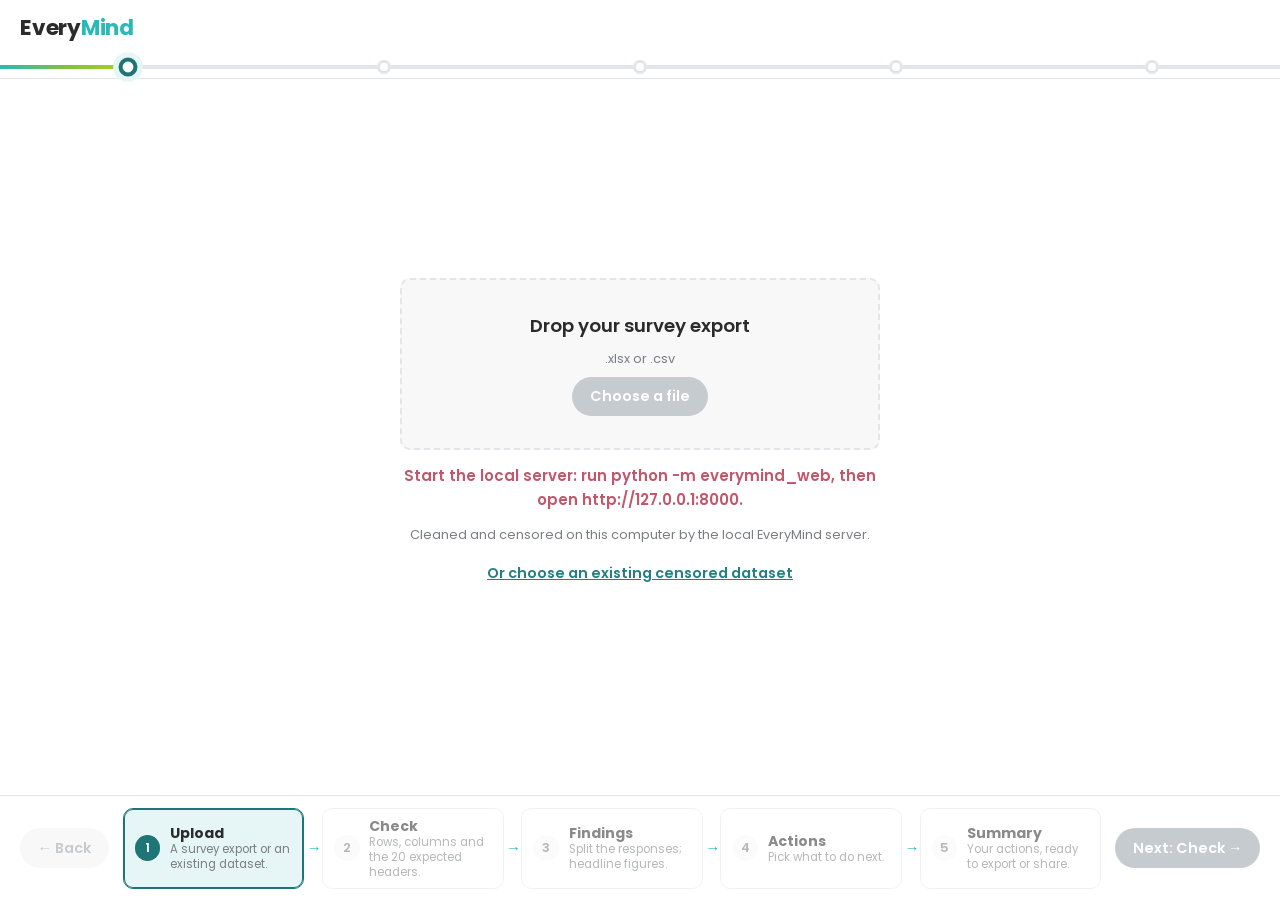
==== commit cb0d4892: "feat: stepper frontend replaces landing/report page, wired to local API Upload/Check/Findings/Action" ====
--- a/frontend/index.html
+++ b/frontend/index.html
@@ -45,10 +45,6 @@
 .hero h1 { font-size:clamp(1.8rem,4.2vw,2.6rem); line-height:1.1; }
 .hero h1 span { color:var(--em-teal); }
 .hero p.lede { max-width:76ch; font-size:1.02rem; }
-.hero nav { display:flex; flex-wrap:wrap; gap:var(--gap-xs); }
-.hero nav a { font-size:.85rem; font-weight:600; text-decoration:none; color:var(--em-teal-ink);
-              background:var(--em-teal-soft); padding:.4rem .9rem; border-radius:999px; }
-.hero nav a:hover { background:var(--em-teal-deep); color:#fff; }
 .ribbon { height:8px; margin-top:var(--gap-md);
           background:linear-gradient(90deg,var(--em-teal) 0 72%,var(--em-green) 72% 88%,var(--em-lime) 88% 100%); }
 
@@ -115,6 +111,57 @@
 .pri.next { background:var(--em-green-soft); color:#4c7a16; }
 .pri.watch { background:var(--em-amber-soft); color:#8a5213; }
 
+/* ---- actions + summary (match the findings page: centred head, white ground, few elements) ---- */
+.ac { padding-block:var(--gap-xl) var(--gap-lg); }
+.ac-list { list-style:none; margin:0 auto; padding:0; display:grid; gap:.6rem; max-width:46rem; }
+.ac-item { border:1.5px solid var(--em-line); border-radius:14px; background:#fff; transition:border-color .2s, background .2s; }
+.ac-item.on { background:var(--em-teal-soft); border-color:var(--em-teal-deep); }
+.ac-item label { display:grid; grid-template-columns:auto minmax(0,1fr) auto; gap:.2rem .8rem; align-items:center; padding:.8rem 1rem; cursor:pointer; }
+.ac-item input { width:1.15rem; height:1.15rem; accent-color:var(--em-teal-deep); margin:0; }
+.ac-item b { font-weight:600; color:var(--em-ink); font-size:.98rem; }
+.ac-item .sub { grid-column:2/-1; font-size:.82rem; color:var(--em-muted); }
+.ac-item details { padding:0 1rem .75rem 2.95rem; font-size:.82rem; }
+.ac-item summary { cursor:pointer; color:var(--em-teal-ink); font-weight:600; }
+.ac-item dl { margin:.5rem 0 0; display:grid; grid-template-columns:auto minmax(0,1fr); gap:.3rem .75rem; }
+.ac-item dt { font-weight:600; color:var(--em-teal-ink); } .ac-item dd { margin:0; }
+.ac-item:has(input:focus-visible) { outline:2px solid var(--em-teal-deep); outline-offset:2px; }
+.ac-gen { display:flex; flex-wrap:wrap; gap:.6rem; align-items:center; justify-content:center; margin:0 auto var(--gap-lg); max-width:46rem; }
+.ac-gen .cap { flex-basis:100%; text-align:center; }
+.ac-count { text-align:center; margin-top:var(--gap-lg); font-size:.9rem; color:var(--em-muted); }
+.ac-count b { color:var(--em-teal-deep); font-size:1.1rem; }
+.more { background:var(--em-panel); border-top:1px solid var(--em-line); }
+.more > summary { max-width:46rem; margin:0 auto; padding:1rem var(--gap-lg); cursor:pointer; font-weight:600; color:var(--em-teal-ink); }
+.rpt { max-width:46rem; margin-inline:auto; display:grid; gap:var(--gap-xl); }
+.rpt h3 { font-size:1.15rem; padding-bottom:.4rem; border-bottom:2px solid var(--em-teal); margin-bottom:var(--gap-md); }
+.rpt h3 small { font-weight:500; color:var(--em-muted); font-size:.8rem; margin-left:.5rem; }
+.rpt-stats { display:grid; grid-template-columns:repeat(auto-fit,minmax(9.5rem,1fr)); gap:.6rem; }
+.rpt-stat { border:1.5px solid var(--em-line); border-radius:14px; padding:.7rem .9rem; display:grid; }
+.rpt-stat b { font-size:1.6rem; font-weight:700; color:var(--em-teal-deep); line-height:1.15; }
+.rpt-stat span { font-size:.78rem; color:var(--em-muted); }
+.rpt table { width:100%; border-collapse:collapse; font-size:.86rem; }
+.rpt th, .rpt td { text-align:left; padding:.4rem .5rem; border-bottom:1px solid var(--em-line); }
+.rpt td.num, .rpt th.num { text-align:right; font-variant-numeric:tabular-nums; }
+.rpt ol, .rpt ul { margin:0; padding-left:1.2rem; display:grid; gap:.55rem; }
+.rpt li b { color:var(--em-ink); }
+.rpt .note { font-size:.8rem; color:var(--em-muted); margin:.6rem 0 0; }
+.sm-out { max-width:46rem; margin:var(--gap-xl) auto 0; display:grid; gap:.6rem; }
+.sm-row { display:grid; grid-template-columns:repeat(auto-fit,minmax(10rem,1fr)); gap:.5rem; }
+.sm-opt { font:inherit; text-align:left; text-decoration:none; cursor:pointer; background:#fff; border:1.5px solid var(--em-line); border-radius:14px; padding:.7rem .9rem; display:grid; gap:.1rem; color:var(--em-ink); transition:border-color .2s, background .2s; }
+.sm-opt b { font-weight:600; font-size:.95rem; } .sm-opt span { font-size:.76rem; color:var(--em-muted); }
+.sm-opt:hover, .sm-opt:focus-visible { border-color:var(--em-teal-deep); background:var(--em-teal-soft); outline:none; }
+.sm-out .ok { font-size:.82rem; color:var(--em-teal-ink); min-height:1.2em; }
+
+@media print { .pager, .brandbar, .sm-out, .ctxbar, #sm-restart, .progress, #sm-note { display:none !important; } .rpt h3, .rpt-stat, .rpt li { break-inside:avoid; } .rpt h3 { break-after:avoid; } }
+/* loading overlay */
+.loader { position:fixed; inset:0; z-index:50; display:grid; place-items:center; background:rgba(255,255,255,.92); backdrop-filter:blur(2px); }
+.loader[hidden] { display:none; }
+.loadcard { display:grid; gap:var(--gap-md); justify-items:center; text-align:center; padding:var(--pad-lg) var(--gap-xl); max-width:min(92vw,460px); }
+.spinner { width:48px; height:48px; border-radius:50%; border:4px solid var(--em-teal-soft); border-top-color:var(--em-teal-deep); animation:spin 900ms linear infinite; }
+@keyframes spin { to { transform:rotate(360deg); } }
+.loadmsg { font-weight:600; color:var(--em-ink); font-size:1.05rem; }
+.loadbar { width:min(320px,70vw); height:6px; border-radius:999px; background:var(--em-grid); overflow:hidden; }
+.loadbar i { display:block; height:100%; width:0; background:var(--em-teal); border-radius:999px; transition:width .45s ease; }
+@media (prefers-reduced-motion: reduce) { .spinner { animation:none; } }
 /* explorer frame */
 .explorer { background:var(--em-panel); }
 .frameshell { border:1px solid var(--em-line); border-radius:var(--radius); overflow:hidden;
@@ -139,82 +186,82 @@
   .dumb .lane { grid-column:1/-1; }
 }
 
-/* ---------- landing page ---------- */
-.intake { padding-block:var(--gap-xl); }
-.purpose { margin-bottom:var(--gap-lg); }
-.purpose .card h3 { display:flex; gap:.5rem; align-items:baseline; }
-.purpose .card ul { margin:0; padding-left:1.1rem; display:grid; gap:.3rem; font-size:.9rem; }
-.uploadcard { display:grid; gap:var(--gap-md); }
-.uploadcard h3 { font-size:1.15rem; }
-.uploadcard .hint { font-size:.9rem; color:var(--em-body); max-width:74ch; }
-.types { display:flex; flex-wrap:wrap; gap:var(--gap-sm); }
-.type { border:1px solid var(--em-line); border-radius:var(--radius); padding:.5rem .8rem;
-        font-size:.82rem; display:grid; gap:.1rem; background:var(--em-panel); }
-.type b { color:var(--em-ink); font-size:.9rem; }
-
-.drop { border:2px dashed var(--em-line); border-radius:var(--radius); background:var(--em-panel);
-        padding:var(--pad-lg); display:grid; gap:var(--gap-sm); justify-items:start; text-align:left; }
+/* ---------- upload gate ---------- */
+.brandbar { background:var(--em-card); border-bottom:1px solid var(--em-line); }
+.brandbar .wrap { display:flex; flex-wrap:wrap; align-items:center; justify-content:space-between;
+                  gap:var(--gap-sm) var(--gap-md); padding-block:.7rem; }
+.brand { font-size:1.35rem; font-weight:700; letter-spacing:-.01em; color:var(--em-ink); text-decoration:none; }
+.brand span { color:var(--em-teal); }
+.progress { position:relative; height:22px; }
+.progress::before { content:""; position:absolute; left:0; right:0; top:9px; height:4px; background:var(--em-line); }
+.progress i { position:absolute; left:0; right:0; top:9px; height:4px; transform-origin:left; transform:scaleX(var(--p,.125));
+              background:linear-gradient(90deg,var(--em-teal),var(--em-green),var(--em-lime));
+              transition:transform .6s cubic-bezier(.16,1,.3,1); }
+.progress b { position:absolute; top:4px; width:14px; height:14px; margin-left:-7px; border-radius:50%;
+              background:var(--em-card); border:3px solid var(--em-line); transition:background .3s, border-color .3s, transform .3s; }
+.progress b:nth-of-type(1) { left:10%; } .progress b:nth-of-type(2) { left:30%; }
+.progress b:nth-of-type(3) { left:50%; } .progress b:nth-of-type(4) { left:70%; } .progress b:nth-of-type(5) { left:90%; }
+.progress b.on { border-color:var(--em-teal-deep); background:var(--em-teal-deep); }
+.progress b.cur { background:var(--em-card); transform:scale(1.35); box-shadow:0 0 0 4px var(--em-teal-soft); }
+.sr { position:absolute; width:1px; height:1px; overflow:hidden; clip-path:inset(50%); white-space:nowrap; }
+.stage { position:relative; overflow-x:clip; padding-bottom:7rem; }
+.slide:focus { outline:none; }
+.slide[hidden] { display:none; }
+.slide.leaving { position:absolute; top:0; left:0; right:0; pointer-events:none; }
+.intake { min-height:calc(100vh - 12rem); display:flex; flex-direction:column; padding:var(--gap-lg); }
+.panel { width:min(36rem,100%); margin:var(--gap-xl) auto; padding-inline:var(--gap-lg); display:grid; gap:var(--gap-md); }
+.panel h2 { font-size:clamp(1.3rem,2.6vw,1.75rem); }
+.checkcard { border:1px solid var(--em-line); border-left:4px solid var(--em-green); border-radius:var(--radius);
+             padding:var(--pad-lg); display:grid; gap:var(--gap-sm); background:var(--em-card); }
+.checkcard.bad { border-left-color:var(--em-amber); }
+.checkcard dl { margin:0; display:grid; grid-template-columns:auto minmax(0,1fr); gap:.3rem .9rem; font-size:.88rem; }
+.checkcard dt { color:var(--em-muted); } .checkcard dd { margin:0; overflow-wrap:anywhere; } .checkcard dd b { font-weight:700; color:var(--em-ink, inherit); }
+.pager { position:fixed; left:0; right:0; bottom:0; z-index:30; background:rgba(255,255,255,.94);
+         backdrop-filter:blur(8px); border-top:1px solid var(--em-line); }
+.pager .wrap { display:flex; align-items:center; justify-content:space-between; gap:var(--gap-md); padding-block:.7rem; }
+.steps { list-style:none; flex:1; min-width:0; margin:0; padding:0; display:flex; gap:1.1rem; }
+.steps li { position:relative; flex:1; min-width:0; }
+.steps li:not(:last-child)::after { content:"\2192"; position:absolute; right:-.95rem; top:50%; width:.8rem;
+                                    transform:translateY(-50%); text-align:center; font-weight:600; color:var(--em-teal); }
+.sb { width:100%; height:100%; font:inherit; text-align:left; display:flex; align-items:center; gap:.6rem;
+      padding:.5rem .7rem; border:1px solid var(--em-line); border-radius:var(--radius); background:var(--em-card);
+      cursor:pointer; transition:background .25s, border-color .25s, box-shadow .25s; }
+.sb .n { flex:none; width:1.6rem; height:1.6rem; border-radius:50%; display:grid; place-items:center; font-weight:600;
+         font-size:.8rem; background:var(--em-panel); color:var(--em-muted); transition:background .25s, color .25s; }
+.sb .tx { display:grid; min-width:0; line-height:1.3; }
+.sb b { font-size:.88rem; color:var(--em-ink); }
+.sb .tx span { font-size:.72rem; color:var(--em-muted); }
+.sb.seen .n { background:var(--em-teal-soft); color:var(--em-teal-ink); }
+.sb[aria-current="step"] { background:var(--em-teal-soft); border-color:var(--em-teal-deep);
+                           box-shadow:inset 0 0 0 1px var(--em-teal-deep); }
+.sb[aria-current="step"] .n { background:var(--em-teal-deep); color:#fff; }
+.sb:not([disabled]):not([aria-current]):hover { border-color:var(--em-teal); }
+.sb[disabled] { cursor:not-allowed; opacity:.55; }
+.sb:focus-visible { outline:2px solid var(--em-teal); outline-offset:2px; }
+@media (max-width:62rem) { .sb .tx span { display:none; } }
+@media (max-width:40rem) {
+  .steps { gap:.35rem; } .steps li:not(:last-child)::after { display:none; }
+  .sb { justify-content:center; padding:.4rem; } .sb .tx { display:none; }
+  .sb[aria-current="step"] .tx { display:grid; } .steps li:has(.sb[aria-current="step"]) { flex:3; }
+}
+.btn.ghost { background:var(--em-teal-soft); color:var(--em-teal-ink); }
+.btn.ghost:hover { background:#d4efef; }
+.btn[disabled] { background:var(--em-chart-muted); color:#fff; cursor:not-allowed; }
+.btn.ghost[disabled] { background:var(--em-panel); color:var(--em-chart-muted); }
+@media (prefers-reduced-motion: reduce) { .progress i, .progress b, .sb, .sb .n { transition:none; } }
+.upload { width:min(30rem,100%); margin:auto; display:grid; gap:var(--gap-md); justify-items:center; text-align:center; }
+.drop { width:100%; border:2px dashed var(--em-line); border-radius:var(--radius); background:var(--em-panel);
+        padding:var(--gap-xl) var(--pad-lg); display:grid; gap:var(--gap-sm); justify-items:center; }
+.drop-t { font-size:1.15rem; font-weight:600; color:var(--em-ink); }
 .drop.over { border-color:var(--em-teal); background:var(--em-teal-soft); }
-.drop.ok { border-style:solid; border-color:var(--em-green); background:var(--em-green-soft); }
 .drop.bad { border-style:solid; border-color:var(--em-amber); background:var(--em-amber-soft); }
 .btn { font:inherit; font-weight:600; font-size:.9rem; border:0; cursor:pointer; border-radius:999px;
        padding:.55rem 1.1rem; background:var(--em-teal-deep); color:#fff; }
 .btn:hover { background:var(--em-teal-ink); }
-.btn[disabled] { background:var(--em-chart-muted); cursor:not-allowed; }
-.btn.ghost { background:var(--em-teal-soft); color:var(--em-teal-ink); }
-.btn.ghost:hover { background:#d4efef; }
 .btn.link { background:none; color:var(--em-teal-ink); text-decoration:underline; padding:.2rem 0; }
-.btn:focus-visible, .choice:focus-within { outline:2px solid var(--em-teal); outline-offset:2px; }
-.filemeta { display:grid; gap:.25rem; font-size:.85rem; }
-.filemeta dl { margin:0; display:grid; grid-template-columns:auto minmax(0,1fr); gap:.2rem .6rem; }
-.filemeta dt { color:var(--em-muted); } .filemeta dd { margin:0; overflow-wrap:anywhere; }
+.btn:focus-visible { outline:2px solid var(--em-teal); outline-offset:2px; }
 .verdict { font-weight:600; }
-.verdict.ok { color:#4c7a16; } .verdict.bad { color:#8a5213; } .verdict.err { color:var(--em-rose); }
-
-.choices { display:grid; gap:var(--gap-sm); grid-template-columns:repeat(auto-fit,minmax(190px,1fr)); }
-.choice { position:relative; border:1px solid var(--em-line); border-radius:var(--radius);
-          padding:var(--pad-md); display:grid; gap:.15rem; cursor:pointer; background:var(--em-card); }
-.choice input { position:absolute; opacity:0; pointer-events:none; }
-.choice .t { font-weight:600; color:var(--em-ink); font-size:.95rem; }
-.choice .d { font-size:.8rem; color:var(--em-muted); }
-.choice:hover { border-color:var(--em-teal); }
-.choice:has(input:checked) { border-color:var(--em-teal-deep); background:var(--em-teal-soft);
-                             box-shadow:inset 0 0 0 1px var(--em-teal-deep); }
-.choice:has(input:disabled) { opacity:.5; cursor:not-allowed; }
-.gate { display:flex; flex-wrap:wrap; gap:var(--gap-md); align-items:center; }
-.gate .btn { padding:.7rem 1.6rem; font-size:1rem; }
-.privacy { background:var(--em-teal-soft); border-radius:var(--radius); padding:var(--pad-md);
-           font-size:.85rem; margin-top:var(--gap-md); }
-
-/* loading state */
-.loader { position:fixed; inset:0; z-index:50; display:grid; place-items:center;
-          background:rgba(255,255,255,.92); backdrop-filter:blur(2px); }
-.loader[hidden] { display:none; }   /* display:grid would otherwise beat the hidden attribute */
-.loadcard { display:grid; gap:var(--gap-md); justify-items:center; text-align:center;
-            padding:var(--pad-lg) var(--gap-xl); max-width:min(92vw,460px); }
-.spinner { width:48px; height:48px; border-radius:50%; border:4px solid var(--em-teal-soft);
-           border-top-color:var(--em-teal-deep); animation:spin 900ms linear infinite; }
-@keyframes spin { to { transform:rotate(360deg); } }
-.loadmsg { font-weight:600; color:var(--em-ink); font-size:1.05rem; }
-.loadbar { width:min(320px,70vw); height:6px; border-radius:999px; background:var(--em-grid); overflow:hidden; }
-.loadbar i { display:block; height:100%; width:0; background:var(--em-teal);
-             border-radius:999px; transition:width .45s ease; }
-.inline-spin { width:16px; height:16px; border-width:3px; display:inline-block; vertical-align:-3px;
-               margin-right:.45rem; }
-@media (prefers-reduced-motion: reduce) {
-  .spinner { animation-duration:2.4s; } .loadbar i { transition:none; }
-}
-
-/* the report's own view control */
-.viewctl { display:flex; flex-wrap:wrap; gap:var(--gap-md); align-items:center; margin-bottom:var(--gap-md); }
-.viewctl .ctl { display:flex; flex-wrap:wrap; gap:.4rem; align-items:center; }
-.viewctl .lab { font-size:.75rem; font-weight:600; letter-spacing:.06em; text-transform:uppercase;
-                color:var(--em-muted); }
-.viewctl button { font:inherit; font-size:.82rem; font-weight:600; border:1px solid var(--em-line);
-                  background:var(--em-card); color:var(--em-ink); border-radius:999px;
-                  padding:.3rem .8rem; cursor:pointer; }
-.viewctl button[aria-pressed="true"] { background:var(--em-teal-deep); border-color:var(--em-teal-deep); color:#fff; }
-.viewctl button[disabled] { color:var(--em-chart-muted); cursor:not-allowed; background:var(--em-panel); }
+.verdict.bad { color:#8a5213; } .verdict.err { color:var(--em-rose); }
 
 /* context bar shown once the report is built */
 .ctxbar { position:sticky; top:0; z-index:20; background:var(--em-teal-deep); color:#fff; }
@@ -223,8 +270,11 @@
 .ctxbar b { font-weight:600; }
 .ctxbar .pills { display:flex; flex-wrap:wrap; gap:.4rem; align-items:center; font-size:.85rem; }
 .ctxbar .pill { background:rgba(255,255,255,.16); border-radius:999px; padding:.15rem .7rem; }
-.ctxbar .btn { background:#fff; color:var(--em-teal-deep); padding:.35rem .9rem; font-size:.82rem; }
-.ctxbar .btn:hover { background:var(--em-teal-soft); }
+.ctxbar .filters { display:flex; flex-wrap:wrap; gap:var(--gap-sm) var(--gap-md); font-size:.85rem; }
+.ctxbar label { display:flex; align-items:center; gap:.45rem; }
+.ctxbar select { font:inherit; color:var(--em-ink); background:#fff; border:0; border-radius:999px;
+                 padding:.3rem .8rem; max-width:14rem; cursor:pointer; }
+.ctxbar select:focus-visible { outline:2px solid #fff; outline-offset:2px; }
 
 .scope { font-size:.7rem; font-weight:600; letter-spacing:.05em; text-transform:uppercase;
          color:var(--em-teal-ink); background:var(--em-teal-soft); border-radius:999px;
@@ -232,95 +282,93 @@
 .scope.wideview { background:var(--em-panel); color:var(--em-muted); }
 .empty { background:var(--em-panel); border:1px dashed var(--em-line); border-radius:var(--radius);
          padding:var(--pad-md); font-size:.85rem; color:var(--em-muted); }
+
+/* ---- findings: split pie ---- */
+.pz { background:var(--em-bg); padding-block:var(--gap-xl) var(--gap-lg); }
+.pz-head { text-align:center; margin-bottom:var(--gap-lg); }
+.pz-grid { position:relative; display:grid; grid-template-columns:minmax(9.5rem,12rem) minmax(0,1.25fr) minmax(16rem,1fr); gap:var(--gap-xl); align-items:center; }
+.pz-cap { font-size:.72rem; font-weight:600; letter-spacing:.08em; text-transform:uppercase; color:var(--em-muted); margin-bottom:var(--gap-sm); }
+.pz-strata { display:grid; gap:.5rem; }
+.pz-strata button { font:inherit; text-align:left; cursor:pointer; background:#fff; border:1.5px solid var(--em-line); border-radius:14px;
+  padding:.7rem .9rem; color:var(--em-ink); display:grid; gap:.1rem; transition:border-color .2s, background .2s, transform .2s; }
+.pz-strata button b { font-weight:600; font-size:.95rem; }
+.pz-strata button span { font-size:.76rem; color:var(--em-muted); }
+.pz-strata button:hover { border-color:var(--em-teal); transform:translateX(3px); }
+.pz-strata button[aria-checked="true"] { background:var(--em-teal-soft); border-color:var(--em-teal-deep); }
+.pz-strata button:focus-visible, .pz-reset:focus-visible { outline:2px solid var(--em-teal-deep); outline-offset:2px; }
+.pz-reset { margin-top:var(--gap-md); font:inherit; font-size:.82rem; background:none; border:0; color:var(--em-teal-ink); text-decoration:underline; cursor:pointer; }
+.pz-stage { position:relative; width:100%; max-width:40rem; margin-inline:auto; aspect-ratio:600/430; }
+.pz-stage svg { width:100%; height:100%; display:block; overflow:visible; }
+.pz-base { fill:var(--em-teal-soft); stroke:#fff; stroke-width:2; outline:none; }
+.pz-slice { cursor:pointer; outline:none; transition:transform .22s cubic-bezier(.16,1,.3,1), filter .2s; }
+.pz-slice path { stroke:#fff; stroke-width:2; stroke-linejoin:round; }
+.pz-slice.excl path { stroke:#8c9399; stroke-width:1.5; }
+.pz-slice.on, .pz-slice:focus-visible { filter:drop-shadow(0 6px 10px rgba(35,127,128,.28)); }
+.pz-slice.sel path { stroke:var(--em-ink); stroke-width:2.5; }
+.pz-labels text { font-family:var(--em-font); font-size:13px; fill:var(--em-ink); font-weight:600; }
+.pz-labels text tspan.n { font-weight:400; fill:var(--em-muted); font-size:12px; }
+.pz-labels text.sel { fill:var(--em-teal-deep); }
+.pz-center { position:absolute; inset:0; display:grid; place-content:center; text-align:center; pointer-events:none; transition:opacity .4s; }
+.pz-center b { font-size:clamp(2.2rem,6vw,3.4rem); font-weight:700; line-height:1; color:var(--em-teal-deep); }
+.pz-center span { color:var(--em-body); font-size:.95rem; }
+.pz-center em { font-style:normal; font-size:.82rem; color:var(--em-muted); margin-top:.6rem; }
+.pz.split .pz-center { opacity:0; }
+.pz-right { padding:0; align-self:stretch; display:flex; flex-direction:column; justify-content:center; gap:var(--gap-md); }
+.pz-right.sel { justify-content:flex-start; }
+.pz-info h3 { font-size:1.35rem; color:var(--em-ink); display:flex; align-items:center; gap:.55rem; flex-wrap:wrap; }
+.pz-info h3 i { width:.9rem; height:.9rem; border-radius:4px; flex:none; }
+.pz-info h3 small { font-size:.8rem; font-weight:400; color:var(--em-muted); }
+.pz-info .lead { margin-top:.4rem; color:var(--em-body); font-size:.95rem; }
+.pz-info dl { display:grid; grid-template-columns:1fr auto; gap:.35rem 1.2rem; margin:.9rem 0 0; font-size:.92rem; max-width:22rem; }
+.pz-info dt { color:var(--em-muted); } .pz-info dd { margin:0; color:var(--em-ink); font-weight:600; text-align:right; }
+.pz-info dd small { font-weight:400; color:var(--em-muted); }
+.pz-info p { margin-top:.6rem; font-size:.82rem; color:var(--em-muted); max-width:26rem; }
+.pz-info .sum { display:none; }
+.pz-right.sel .pz-info dl, .pz-right.sel .pz-info p:not(.sum) { display:none; }
+.pz-right.sel .pz-info .sum { display:block; margin-top:.3rem; color:var(--em-body); font-size:.9rem; }
+.pz-right.sel .pz-info h3 { font-size:1.15rem; }
+.pz-sw { display:none; opacity:0; transform:translateY(14px); transition:opacity .45s .3s, transform .5s .3s cubic-bezier(.16,1,.3,1); }
+.pz-right.sel .pz-sw { display:flex; flex-direction:column; gap:var(--gap-sm); }
+.pz-right.sel.in .pz-sw { opacity:1; transform:none; }
+@media (prefers-reduced-motion: reduce) { .pz-sw { transition:none; } }
+.pz-sankey { flex:1; min-height:16rem; margin-top:var(--gap-sm); display:grid; place-items:center; color:var(--em-muted); font-size:.85rem; }
+.pz-bridge { position:absolute; inset:0; width:100%; height:100%; pointer-events:none; overflow:visible; z-index:0; opacity:0; transition:opacity .4s; }
+.pz-mid, .pz-right, .pz-left { position:relative; z-index:1; }
+.pz-bridge.on { opacity:1; }
+@media (max-width:62rem) { .pz-bridge { display:none; } }
+.pz-catsel { display:flex; align-items:center; gap:.5rem; font-size:.8rem; color:var(--em-muted); }
+.pz-catsel select { font:inherit; font-size:.85rem; color:var(--em-ink); background:#fff; border:1.5px solid var(--em-line); border-radius:999px; padding:.35rem 1.9rem .35rem .9rem; cursor:pointer; flex:1; min-width:0; }
+.pz-catsel select:hover { border-color:var(--em-teal); } .pz-catsel select:focus-visible { outline:2px solid var(--em-teal-deep); outline-offset:2px; }
+.pz-sankey { position:relative; display:block; padding:0; }
+.pz-sankey svg { width:100%; height:auto; display:block; overflow:visible; }
+.pz-sankey > span { display:grid; place-items:center; min-height:14rem; text-align:center; padding:1rem; }
+.pz-sankey .lk { fill:none; transition:opacity .2s; }
+.pz-sankey.dim .lk:not(.on) { opacity:.35; }
+.pz-sankey .nd { cursor:default; }
+.pz-sankey text { font-family:var(--em-font); font-size:12.5px; fill:var(--em-ink); paint-order:stroke; stroke:#fff; stroke-width:3px; stroke-linejoin:round; }
+.pz-sankey text.hd { fill:var(--em-muted); font-size:10.5px; letter-spacing:.06em; text-transform:uppercase; stroke:none; font-weight:600; }
+.pz-sankey text b { font-weight:600; }
+.pz-stip { position:absolute; z-index:4; pointer-events:none; background:#fff; border:1px solid var(--em-line); border-radius:10px; box-shadow:0 8px 24px rgba(20,40,40,.16); padding:.45rem .65rem; font-size:.78rem; color:var(--em-body); max-width:15rem; }
+.pz-fine { font-size:.74rem; color:var(--em-muted); min-height:1em; }
+.pz-warn { margin-top:var(--gap-xl); border:1px solid var(--em-line); border-radius:18px; padding:var(--gap-lg); background:var(--em-panel); }
+.pz-warn h3 { font-size:1rem; color:var(--em-ink); } .pz-warn h3 small { font-weight:400; color:var(--em-muted); font-size:.78rem; margin-left:.5rem; }
+.pz-wgrid { display:grid; grid-template-columns:repeat(auto-fit,minmax(15rem,1fr)); gap:var(--gap-lg); margin-top:var(--gap-md); }
+.pz-wgroup h4 { font-size:.7rem; letter-spacing:.08em; text-transform:uppercase; color:var(--em-muted); margin-bottom:.4rem; }
+.pz-wgroup ul { list-style:none; padding:0; margin:0; display:grid; gap:.45rem; }
+.pz-wgroup li { font-size:.8rem; line-height:1.35; color:var(--em-body); padding:.5rem .65rem; border-radius:10px; background:#fff; border-left:3px solid var(--em-amber); }
+.pz-wgroup li.ex { border-left-color:var(--em-rose); }
+.pz-wgroup li b { color:var(--em-ink); }
+@media (max-width:62rem) { .pz-grid { grid-template-columns:1fr; } .pz-strata { grid-template-columns:repeat(auto-fit,minmax(8rem,1fr)); } .pz-left { order:1; } .pz-mid { order:2; } .pz-right { order:3; } }
 </style>
 </head>
 <body>
 
-<header class="hero">
+<header class="brandbar">
   <div class="wrap">
-    <p class="kicker">EveryMind · post-training survey</p>
-    <h1>What the 988 trainings <span>changed</span>, and what to change next</h1>
-    <p class="lede" id="lede"></p>
-    <nav id="topnav" hidden>
-      <a href="#glance">At a glance</a>
-      <a href="#insights">Key insights</a>
-      <a href="#recs">Key recommendations</a>
-      <a href="#map">Interactive map</a>
-      <a href="#method">Method</a>
-    </nav>
-    <div class="ribbon"></div>
+    <a class="brand" href="">Every<span>Mind</span></a>
   </div>
+  <div class="progress" aria-hidden="true"><i></i><b></b><b></b><b></b><b></b><b></b></div>
 </header>
-
-<!-- ============ THE LANDING PAGE ============ -->
-<section class="intake" id="intake">
-  <div class="wrap">
-    <div class="secthead">
-      <p class="kicker">What this is</p>
-      <h2>A reading of the post-training survey, built in your browser</h2>
-      <p class="muted">EveryMind runs Understanding 988 trainings across Maryland and asks everyone who
-        attends the same short survey. This tool turns those answers into the things a programme team can
-        act on: what the training moved, where it did not, and what to change next — with the evidence
-        under every claim and the interactive county map underneath. Load the export and it builds.</p>
-    </div>
-
-    <div class="cards purpose">
-      <div class="card">
-        <h3>What it reads</h3>
-        <ul>
-          <li>The survey export exactly as the survey tool produces it — no manual tidying first.</li>
-          <li>Three before/after knowledge items, the presenter ratings, the recommend and call-988
-              scores, and the two open-text boxes.</li>
-          <li>Everything happens in this browser. Nothing is uploaded, and the page never contacts a server.</li>
-        </ul>
-      </div>
-      <div class="card">
-        <h3>What it checks</h3>
-        <ul>
-          <li>Whether the file is readable, how many responses it holds, and how many columns it has.</li>
-          <li>Whether all 20 columns the analysis pipeline expects are present, naming any that are missing.</li>
-          <li>A SHA-256 of the file, computed locally, so a run can be tied to an exact export.</li>
-        </ul>
-      </div>
-      <div class="card">
-        <h3>What you get</h3>
-        <ul>
-          <li>Headline figures for the whole survey, then six findings, each with its own chart.</li>
-          <li>Seven recommendations, each with its evidence, an owner, and the measure that would show
-              whether it worked.</li>
-          <li>The interactive Maryland map, to go county by county yourself.</li>
-        </ul>
-      </div>
-    </div>
-
-    <div class="card uploadcard">
-      <h3>Load the survey export</h3>
-      <p class="hint">Drop the file in, or choose it. Two formats are accepted:</p>
-      <div class="types">
-        <span class="type"><b>.xlsx</b>Excel workbook — the survey tool's own export, read as-is</span>
-        <span class="type"><b>.csv</b>Comma-separated, UTF-8, with the column names in the first row</span>
-      </div>
-      <div class="drop" id="drop">
-        <p><b>Drop the export here</b>, or</p>
-        <button class="btn ghost" type="button" id="pick">Choose a file</button>
-        <input type="file" id="file" accept=".csv,.xlsx" hidden>
-        <p class="cap muted">A large workbook takes a moment to read; you will see it working.</p>
-      </div>
-      <div id="fileout"></div>
-      <div class="gate">
-        <button class="btn" id="build" type="button" disabled>Generate the report</button>
-        <p class="cap muted" id="gatehint"></p>
-      </div>
-      <button class="btn link" type="button" id="usedemo">No export to hand? Use the prepared dataset instead</button>
-    </div>
-
-    <p class="privacy"><b>What happens to your file:</b> it is parsed in the page with the browser's own
-      file reader to count rows and check column names. The figures in the report come from the
-      pre-computed aggregate tables built into this page, not from your upload — running the cleaning,
-      redaction and analysis pipeline on a new export is a job for
-      <code>python -m everymind_cleaning.run_pipeline</code>, not for a browser.</p>
-  </div>
-</section>
 
 <div class="loader" id="loader" hidden>
   <div class="loadcard">
@@ -331,13 +379,84 @@
   </div>
 </div>
 
-<!-- ============ THE REPORT ============ -->
-<div id="report" hidden>
+<main class="stage" id="stage">
+
+<section class="slide intake" id="slide-0" tabindex="-1">
+  <div class="upload">
+    <div class="drop" id="drop">
+      <p class="drop-t">Drop your survey export</p>
+      <p class="cap muted">.xlsx or .csv</p>
+      <button class="btn" type="button" id="pick">Choose a file</button>
+      <input type="file" id="file" accept=".csv,.xlsx" hidden>
+    </div>
+    <div id="fileout" aria-live="polite"></div>
+    <p class="cap muted" id="upload-note">Cleaned and censored on this computer by the local EveryMind server.</p>
+    <button class="btn link" type="button" id="usedemo">Or choose an existing censored dataset</button>
+  </div>
+
+</section>
+
+<!-- ============ STEP 2: check ============ -->
+<section class="slide" id="slide-1" tabindex="-1" hidden>
+  <div class="panel">
+    <p class="kicker">Check</p>
+    <h2 id="check-title"></h2>
+    <div class="checkcard" id="check-body"></div>
+  </div>
+</section>
+
+<!-- ============ STEP 3: findings ============ -->
+<div class="slide" id="slide-2" tabindex="-1" hidden>
+<!-- ---- split pie ---- -->
+<section class="pz" id="pz" aria-labelledby="pz-title">
+  <div class="wrap">
+    <div class="pz-head">
+      <p class="kicker">Findings</p>
+      <h2 id="pz-title">Split the responses</h2>
+    </div>
+    <div class="pz-grid" id="pz-grid">
+      <aside class="pz-left" aria-label="Choose how to divide the responses">
+        <p class="pz-cap">Divide by</p>
+        <div class="pz-strata" id="pz-strata" role="radiogroup" aria-label="Stratum"></div>
+        <button class="pz-reset" id="pz-reset" type="button" hidden>Clear split</button>
+      </aside>
+      <div class="pz-mid">
+        <div class="pz-stage" id="pz-stage">
+          <svg id="pz-svg" viewBox="-300 -215 600 430" role="img" aria-label="Pie chart of survey responses">
+            <defs>
+              <pattern id="pz-hatch" width="9" height="9" patternUnits="userSpaceOnUse" patternTransform="rotate(45)">
+                <rect width="9" height="9" fill="#fff"/><rect width="3.2" height="9" fill="#8c9399"/>
+              </pattern>
+            </defs>
+            <circle id="pz-base" r="190" class="pz-base" tabindex="0" aria-label="All responses"></circle>
+            <g id="pz-slices"></g>
+            <g id="pz-labels" class="pz-labels" aria-hidden="true"></g>
+          </svg>
+          <div class="pz-center" id="pz-center"><b id="pz-total"></b><span>responses</span><em>Select a split to begin</em></div>
+        </div>
+      </div>
+      <aside class="pz-right" id="pz-flow" aria-live="polite">
+        <div class="pz-info" id="pz-info"></div>
+      </aside>
+    </div>
+  </div>
+</section>
+
+<header class="hero">
+  <div class="wrap">
+    <p class="kicker">EveryMind · post-training survey</p>
+    <h1>What the 988 trainings <span>changed</span>, and what to change next</h1>
+    <p class="lede" id="lede"></p>
+  </div>
+</header>
 
 <div class="ctxbar">
   <div class="wrap">
+    <div class="filters">
+      <label>Audience <select id="aud-select"></select></label>
+      <label>Jurisdiction <select id="county-select"></select></label>
+    </div>
     <div class="pills" id="ctxpills"></div>
-    <button class="btn" type="button" id="change">Load another export</button>
   </div>
 </div>
 
@@ -348,7 +467,6 @@
       <h2 id="glance-title">The analysis set</h2>
       <p class="muted" id="glance-note"></p>
     </div>
-    <div class="viewctl" id="viewctl"></div>
     <div class="tiles" id="tiles"></div>
   </div>
 </section>
@@ -357,34 +475,43 @@
   <div class="wrap">
     <div class="secthead">
       <p class="kicker">Key insights</p>
-      <h2 id="insights-title">Six things the responses say</h2>
-      <p class="muted">Ordered by how much they should change what EveryMind does next, not by how large
-        the number is. Each card says which responses it covers; some measures were only collected
-        statewide.</p>
+      <h2 id="insights-title">Findings</h2>
+      <p class="muted">Computed from the dataset you chose. Each figure shows its valid denominator; withheld values are unknown, not zero.</p>
     </div>
     <div class="cards" id="insights-cards"></div>
   </div>
 </section>
 
-<section id="recs">
+</div>
+
+</div>
+
+<!-- ============ STEP 4: explore ============ -->
+<div class="slide" id="slide-3" tabindex="-1" hidden>
+<section class="ac" id="actions" aria-labelledby="ac-title">
   <div class="wrap">
-    <div class="secthead">
-      <p class="kicker">Key recommendations</p>
-      <h2>What to do about it</h2>
-      <p class="muted">Each one names the evidence it rests on, who would own it, and the measure that
-        would show whether it worked. These are drawn from the whole dataset; the ones that bear on your
-        selection are marked.</p>
+    <div class="pz-head">
+      <p class="kicker">Actions</p>
+      <h2 id="ac-title">What to do next</h2>
+      <p class="muted" id="ac-note">Step through what the data shows and what to do about it. Take forward the actions you want.</p>
     </div>
-    <div class="recs" id="recs-list"></div>
+    <div class="ac-gen" id="ac-gen">
+      <button class="btn" type="button" id="gen-ai">Draft with Gemini</button>
+      <button class="btn ghost" type="button" id="gen-off">Offline template</button>
+      <p class="cap muted" id="gen-note">Gemini receives statistics and censored written responses for the chosen audience. Nothing leaves this computer until you press it.</p>
+    </div>
+    <div id="deck"></div>
+    <p class="ac-count" id="ac-count" aria-live="polite"></p>
   </div>
 </section>
-
+<details class="more" id="more-explore">
+<summary>Explore the data and method</summary>
 <section id="map" class="explorer">
   <div class="wrap">
     <div class="secthead">
       <p class="kicker">Explore it yourself</p>
       <h2>The survey, county by county</h2>
-      <p class="muted" id="map-note"></p>
+      <p class="muted" id="map-note">Pick a measure, click a Maryland county to zoom in, then split it by role, session, quarter or language.</p>
     </div>
     <div class="notice" id="frame-notice" hidden>
       The embedded explorer could not load in this frame.
@@ -395,11 +522,10 @@
         <span class="cap muted">988 Survey Explorer — interactive map and rings</span>
         <a href="explorer/explorer_standalone.html" target="_blank" rel="noopener">Open in a new tab ↗</a>
       </div>
-      <iframe id="explorer-frame" src="explorer/explorer_standalone.html"
+      <iframe id="explorer-frame" data-src="explorer/explorer_standalone.html"
               title="988 Survey Explorer: interactive Maryland map and response rings"
               loading="lazy"></iframe>
     </div>
-    <p class="cap muted" style="margin-top:var(--gap-sm)">Coverage: <span id="coverage-line"></span></p>
   </div>
 </section>
 
@@ -412,51 +538,419 @@
     <div class="cards">
       <div class="card notes">
         <h3>What the numbers are</h3>
-        <ul id="method-list"></ul>
+        <ul><li>Counts, agreement, NPS and gain come from one cleaned, censored export.</li><li>NPS is the share rating 9–10 minus the share rating 0–6; it is not the mean score.</li><li>The knowledge gain index is the change in mean before/after items on a 1–5 scale.</li><li>Groups under 10 responses are withheld; 10–29 is a small sample.</li></ul>
       </div>
       <div class="card notes">
         <h3>What they are not</h3>
-        <ul>
-          <li>Not causal. Before-scores are recalled <em>after</em> the training on the same form, so gains include how people now remember their old selves.</li>
-          <li>Not a Maryland-wide picture. Four of 24 jurisdictions have responses, and Anne Arundel students dominate the set.</li>
-          <li>Open-text themes are keyword-coded, so a theme share is a floor, not a prevalence estimate.</li>
-          <li>Responses cluster inside training sessions (ICC ≈ 0.20), so the 95% intervals shown in the explorer are roughly 2.3× too narrow.</li>
-        </ul>
+        <ul><li>Not causal. Before-scores are recalled after the training on the same form.</li><li>A convenience sample, not Maryland residents overall. The map covers Maryland; totals include other surveyed locations.</li><li>Open-text interpretations stay draft until staff review them.</li><li>NPS intervals, correlations and trends are not calculated here.</li></ul>
       </div>
       <div class="card notes">
         <h3>Cleaning decisions</h3>
-        <ul id="quality-list"></ul>
+        <ul><li>Every retained row is included; quality flags do not exclude records.</li><li>Cleaning and censoring run on your computer before any figure is made.</li></ul>
       </div>
     </div>
   </div>
 </section>
 
+</details>
+<!-- Analysis deck: the AI report as step-through cards, each with the test and a chart of its evidence.
+     Inlined into index_template.html at the ANALYSIS placeholder by build_site.py. Owns: .dk-* CSS, #deck markup, renderDeck(). -->
+<style>
+/* ---- analysis deck ---- */
+.dk { max-width:46rem; margin:0 auto; display:grid; gap:var(--gap-md); }
+.dk-top { display:flex; justify-content:space-between; align-items:center; gap:var(--gap-md); font-size:.8rem; color:var(--em-muted); }
+.dk-demo { background:var(--em-amber-soft); color:#8a5213; border-radius:999px; padding:.15rem .6rem; font-weight:600; }
+
+.dk-stage { display:grid; }
+.dk-card { grid-area:1/1; display:grid; }
+.dk-card[hidden] { display:none; }
+.dk-face { background:#fff; border:1.5px solid var(--em-line); border-radius:18px; padding:1.25rem 1.4rem; display:flex; flex-direction:column; gap:.8rem; }
+.dk-card.on .dk-face { border-color:var(--em-teal-deep); background:var(--em-teal-soft); }
+/* actions are the point of the page: findings stay quiet, action cards carry weight */
+.dk-card.act .dk-face { border:2px solid var(--em-teal-deep); border-left-width:8px; box-shadow:0 6px 22px rgba(31,117,118,.14); padding:1.5rem 1.6rem; }
+.dk-card.act .dk-kind { align-self:flex-start; background:var(--em-teal-deep); color:#fff; border-radius:999px; padding:.2rem .7rem; }
+.dk-card.act h3 { font-size:1.4rem; line-height:1.3; }
+.dk-card:not(.act) .dk-face { background:var(--em-panel); }
+.dk-plan { display:grid; grid-template-columns:repeat(auto-fit,minmax(13rem,1fr)); gap:.6rem; margin:0; }
+.dk-plan > div { background:#fff; border:1px solid var(--em-line); border-radius:12px; padding:.6rem .8rem; }
+.dk-plan dt { font-size:.7rem; font-weight:700; letter-spacing:.05em; text-transform:uppercase; color:var(--em-teal-ink); }
+.dk-plan dd { margin:.15rem 0 0; font-size:.92rem; color:var(--em-ink); }
+.dk-basis { font-size:.72rem; font-weight:700; letter-spacing:.05em; text-transform:uppercase; color:var(--em-muted); }
+.dk-card.act .dk-btn { font-size:1rem; padding:.7rem 1.5rem; background:var(--em-teal-deep); color:#fff; }
+.dk-card.act .dk-btn:hover { background:var(--em-teal-ink); }
+.dk-card.act.on .dk-btn { background:#fff; color:var(--em-teal-deep); }
+.dk-how { border-top:1px solid var(--em-line); padding-top:.6rem; font-size:.84rem; }
+.dk-how > summary { cursor:pointer; font-weight:600; color:var(--em-teal-ink); }
+.dk-how dl + dl { margin-top:.6rem; padding-top:.6rem; border-top:1px dashed var(--em-line); }
+.dk-kind { font-size:.72rem; font-weight:700; letter-spacing:.06em; text-transform:uppercase; color:var(--em-teal-ink); }
+.dk-face h3 { font-size:1.12rem; line-height:1.35; font-weight:600; }
+.dk-chart { display:grid; gap:.9rem; margin-block:.4rem; }
+.dk-chart figure { margin:0; display:grid; gap:.25rem; }
+.dk-chart figcaption { font-size:.76rem; color:var(--em-muted); }
+.dk-chart svg { width:100%; max-width:32rem; margin-inline:auto; height:auto; display:block; overflow:visible; }
+.dk-chart text { font-family:var(--em-font); fill:var(--em-body); font-size:11px; }
+.dk-chart .v { fill:var(--em-ink); font-weight:600; font-variant-numeric:tabular-nums; }
+.dk-chart .ax { stroke:var(--em-grid); } .dk-chart .tk { fill:var(--em-muted); font-size:10px; }
+.dk-test { display:inline-flex; flex-wrap:wrap; gap:.35rem; align-items:center; font-size:.76rem; color:var(--em-muted); }
+.dk-test code { background:var(--em-panel); border:1px solid var(--em-line); border-radius:6px; padding:.05rem .4rem; font-size:.74rem; color:var(--em-ink); }
+.dk-act { display:flex; flex-wrap:wrap; gap:.6rem; align-items:center; margin-top:auto; }
+.dk-btn { font:inherit; font-size:.85rem; font-weight:600; cursor:pointer; border-radius:999px; padding:.5rem 1rem; border:1.5px solid var(--em-teal-deep);
+  background:#fff; color:var(--em-teal-deep); transition:background .2s, color .2s; }
+.dk-btn:hover, .dk-btn:focus-visible { background:var(--em-teal-soft); outline:none; }
+.dk-btn.pri { background:var(--em-teal-deep); color:#fff; } .dk-btn.pri:hover { background:var(--em-teal-ink); }
+.dk-btn.ghost { border-color:var(--em-line); color:var(--em-body); }
+.dk-face dl { margin:0; display:grid; grid-template-columns:auto minmax(0,1fr); gap:.35rem .8rem; font-size:.84rem; }
+.dk-face dt { font-weight:600; color:var(--em-teal-ink); } .dk-face dd { margin:0; }
+.dk-face ul { margin:0; padding-left:1.1rem; font-size:.88rem; display:grid; gap:.5rem; }
+.dk-nav { display:flex; align-items:center; justify-content:center; gap:var(--gap-md); }
+.dk-dots { display:flex; gap:.4rem; }
+.dk-dot { width:.6rem; height:.6rem; border-radius:50%; border:0; padding:0; background:var(--em-chart-muted); cursor:pointer; transition:transform .2s, background .2s; }
+.dk-dot.rec { border-radius:2px; } .dk-dot.pk { background:var(--em-green); }
+.dk-dot[aria-current="true"] { background:var(--em-teal-deep); transform:scale(1.5); }
+.dk-arrow { width:2.4rem; height:2.4rem; border-radius:50%; border:1.5px solid var(--em-line); background:#fff; font-size:1.1rem; cursor:pointer; color:var(--em-ink); }
+.dk-arrow:hover:not(:disabled), .dk-arrow:focus-visible { border-color:var(--em-teal-deep); background:var(--em-teal-soft); outline:none; }
+.dk-arrow:disabled { opacity:.35; cursor:default; }
+.dk-quotes { display:grid; gap:.6rem; } .dk-quotes blockquote { margin:0; border-left:4px solid var(--em-amber); background:var(--em-amber-soft); border-radius:0 10px 10px 0; padding:.6rem .9rem; color:var(--em-ink); font-size:.95rem; }
+.dk-quotes cite { display:block; margin-top:.2rem; font-style:normal; font-size:.72rem; color:var(--em-muted); text-transform:capitalize; }
+
+
+/* fit one screen: compact header, capped charts, details as an overlay instead of extra height */
+#ac-note, #ac-count { display:none; } .ac { padding-block:var(--gap-md) var(--gap-sm); } .ac .pz-head { margin-bottom:var(--gap-sm); }
+.dk { gap:.45rem; }
+.dk-face { position:relative; padding:.9rem 1.2rem; gap:.45rem; }
+.dk-card.act .dk-face { padding:1rem 1.3rem; }
+.dk-face h3 { font-size:1.05rem; } .dk-card.act h3 { font-size:1.2rem; }
+.dk-chart { gap:.2rem; margin-block:0; } .dk-chart svg { max-width:24rem; max-height:12vh; width:auto; }
+.dk-chart figcaption { font-size:.72rem; }
+.dk-plan > div { padding:.4rem .7rem; } .dk-plan dd { font-size:.85rem; }
+.dk-quotes blockquote { padding:.4rem .8rem; font-size:.88rem; }
+.dk-face ul { font-size:.85rem; gap:.35rem; }
+.dk-how { border:0; padding:0; }
+.dk-howbody { display:none; }
+.dk-how[open] .dk-howbody { display:grid; grid-template-columns:repeat(auto-fit,minmax(17rem,1fr)); gap:.5rem 1.2rem; align-content:start; position:absolute; inset:0; z-index:2; background:var(--em-panel); border-radius:inherit; padding:2.3rem 1.3rem .8rem; overflow:auto; }
+.dk-how[open] > summary { position:absolute; right:1.2rem; top:.8rem; z-index:3; font-size:0; }
+.dk-how[open] > summary::before { content:'✕ Close'; font-size:.84rem; }
+.dk-how dl { font-size:.8rem; gap:.25rem .7rem; }
+.dk-act { justify-content:space-between; margin-top:.2rem; } .dk-card.act .dk-btn { padding:.55rem 1.3rem; font-size:.95rem; }
+.dk-card.act .dk-quotes blockquote:nth-child(n+2) { display:none; }
+#ac-title { font-size:1.35rem; } .ac .pz-head { gap:0; }
+#actions .kicker { display:none; } .ac { padding-block:var(--gap-sm); } .dk-arrow { width:2rem; height:2rem; } .dk-chart svg { max-height:10vh; }
+.dk-how dl { font-size:.76rem; gap:.15rem .6rem; margin:0; } .dk-how dl + dl { margin:0; padding:0; border:0; }
+/* two columns: the action on the left, the evidence on the right; larger type and graphs */
+.dk { max-width:70rem; }
+.dk-face { display:grid; grid-template-columns:minmax(0,1fr) minmax(0,1.15fr); gap:1.4rem 2rem; align-items:center; padding:1.4rem 1.8rem; }
+.dk-face.solo { grid-template-columns:1fr; max-width:46rem; margin-inline:auto; }
+.dk-l, .dk-r { display:flex; flex-direction:column; gap:.7rem; min-width:0; }
+.dk-face h3 { font-size:1.2rem; } .dk-card.act h3 { font-size:1.55rem; line-height:1.28; }
+.dk-sub { margin:0; font-size:.95rem; color:var(--em-body); }
+.dk-find { margin:0; font-size:1rem; color:var(--em-ink); border-left:3px solid var(--em-chart-muted); padding-left:.8rem; }
+.dk-find span { display:block; font-size:.7rem; font-weight:700; letter-spacing:.06em; text-transform:uppercase; color:var(--em-muted); }
+.dk-plan dd { font-size:1rem; } .dk-plan dt { font-size:.72rem; } .dk-plan { grid-template-columns:1fr; } .dk-plan > div { padding:.5rem .8rem; }
+.dk-chart { gap:.6rem; } .dk-chart svg { max-width:100%; max-height:26vh; width:100%; } .dk-chart text { font-size:13.5px; } .dk-chart .tk { font-size:12px; }
+.dk-quotes blockquote { font-size:1rem; padding:.5rem .9rem; }
+.dk-test { font-size:.82rem; } .dk-test code { font-size:.8rem; }
+.dk-card.act .dk-btn { font-size:1.05rem; padding:.7rem 1.5rem; }
+.dk-act { justify-content:flex-start; gap:1.2rem; margin-top:.3rem; }
+.dk-how > summary { font-size:.9rem; }
+.dk-how dl { font-size:.88rem; }
+@media (max-width:52rem) { .dk-face { grid-template-columns:1fr; } .dk-chart svg { max-height:22vh; } }
+/* this step is only the cards: no explore drawer, no footer */
+#more-explore, #slide-3 footer { display:none; }
+/* fit: plan and button run along the bottom of the card */
+.dk-face { gap:.8rem 2rem; padding:1.1rem 1.6rem; }
+.dk-b { grid-column:1/-1; display:flex; flex-wrap:wrap; align-items:center; gap:.8rem 1.5rem; }
+.dk-plan { grid-template-columns:repeat(2,minmax(0,1fr)) !important; flex:1 1 28rem; }
+.dk-card.act h3 { font-size:1.35rem; } .dk-find { font-size:.95rem; }
+.dk-chart svg { max-height:22vh; } .dk-quotes blockquote { font-size:.95rem; }
+.dk-l, .dk-r { gap:.5rem; }
+.dk-face { padding:.8rem 1.5rem; gap:.6rem 2rem; } .dk-card.act h3 { font-size:1.25rem; } .dk-chart svg { max-height:19vh; }
+.dk-plan > div { padding:.35rem .7rem; } .dk-card.act .dk-btn { padding:.6rem 1.3rem; }
+#ac-title { font-size:1.2rem; } .ac { padding-block:.5rem .25rem; } .ac .pz-head { margin-bottom:.25rem; } .dk { gap:.3rem; }
+.dk-chart svg { max-height:17vh; } .dk-face { padding-block:.65rem; }
+</style>
+<script>
+/* ---- analysis deck: which test, which columns, which chart ---- */
+const DK_PAIR_COLS = [[/identify/i, ['q1_knowledge', 'q2_knowledge']], [/explain/i, ['q3_knowledge', 'q4_knowledge']], [/when to use/i, ['q5_knowledge', 'q6_knowledge']]];
+const DK_TESTS = {  // metric_type -> what was done; `cols` resolves the columns from the question text
+  paired_agreement: { name: 'Paired before / after agreement', how: 'Agree = 4 or 5 on the 5-point scale, counted only where the respondent answered both the recalled-before and post-training items.', cols: (q) => (DK_PAIR_COLS.find(([re]) => re.test(q)) || [0, []])[1] },
+  paired_agreement_change: { name: 'Paired before / after agreement', how: 'Post agreement minus recalled-before agreement, in percentage points, on the same paired respondents.', cols: (q) => (DK_PAIR_COLS.find(([re]) => re.test(q)) || [0, []])[1] },
+  mean: { name: 'Mean score (0 to 10)', how: 'Average of valid 0 to 10 answers; blanks are excluded, zero counts.', cols: (q) => [/intent/i.test(q) ? 'intent' : 'recommendation'] },
+  answer_coverage: { name: 'Answer coverage', how: 'Share of the audience that gave a valid answer to this item.', cols: (q) => [/intent/i.test(q) ? 'intent' : 'recommendation'] },
+  score_distribution: { name: 'Score distribution', how: 'Share of valid answers at each score from 0 to 10. Shown only when no bar is small enough to identify anyone.', cols: (q) => [/intent/i.test(q) ? 'intent' : 'recommendation'] },
+  neutral_on_either: { name: 'Neutral on either item', how: 'Respondents at the scale midpoint on the post-training explain or when-to-use item. Disagreement is counted separately.', cols: () => ['q4_knowledge', 'q6_knowledge'] },
+  not_agree_on_either: { name: 'Below agreement on either item', how: 'Neutral or disagree on the post-training explain or when-to-use item.', cols: () => ['q4_knowledge', 'q6_knowledge'] },
+  audience_comparison: { name: 'Audience comparison', how: 'Descriptive difference between two non-overlapping groups. No significance test.', cols: () => [] },
+  comment_quote: { name: 'Censored comment excerpt', how: 'Free-text comments with personal details removed automatically. Not human-reviewed, so a quote shows what was said, not how common it is.', cols: (q, e) => [e.source_field || 'comment'] },
+  comment_theme: { name: 'Reviewed comment theme', how: 'Approved comments tagged with this theme, out of the comments a person reviewed. A sample, not a prevalence estimate.', cols: (q, e) => [e.source_field || 'comment'] },
+};
+const dkType = (e) => e.metric_type || (e.comparator_value != null ? 'audience_comparison' : e.theme_positive != null ? 'comment_theme' : 'stat');
+const dkTest = (e) => (e.tag === 'approved paraphrase' ? { ...DK_TESTS.comment_quote, name: 'Approved comment paraphrase', how: 'A paraphrase of a comment that a person reviewed and approved. An example of what was said, not a count.' } : null) || DK_TESTS[dkType(e)] || { name: 'Single figure', how: 'A value computed from the cleaned export.', cols: () => [] };
+const dkCols = (e) => e.columns || dkTest(e).cols(e.survey_question || e.question || '', e);
+
+/* ---- tiny SVG helper and the shared 0-100 / 0-10 scales ---- */
+const dkSvg = (w, h, inner) => { const d = document.createElement('div');
+  d.innerHTML = `<svg viewBox="0 0 ${w} ${h}" role="img">${inner}</svg>`; return d.firstChild; };
+const dkF = (x, d = 1) => Number(x).toFixed(d);
+const dkLabel = (q) => String(q || '').replace(/:.*$/, '');
+
+/* Dumbbell: grey point to teal point on a 0-100 axis, with the change called out. */
+function dkDumbbell(a, b, la, lb, delta, aria) {
+  const W = 360, x = (v) => 20 + v * 3.2, ya = 46;
+  const up = b >= a, lo = Math.min(a, b), hi = Math.max(a, b);
+  const ticks = [0, 25, 50, 75, 100].map((t) => `<line class="ax" x1="${x(t)}" x2="${x(t)}" y1="30" y2="66"/><text class="tk" x="${x(t)}" y="80" text-anchor="middle">${t}%</text>`).join('');
+  const s = dkSvg(W, 92, `${ticks}
+    <line x1="${x(lo)}" x2="${x(hi)}" y1="${ya}" y2="${ya}" stroke="${up ? 'var(--em-green)' : 'var(--em-rose)'}" stroke-width="4" stroke-linecap="round"/>
+    <circle cx="${x(a)}" cy="${ya}" r="8" fill="var(--em-chart-muted)" stroke="#fff" stroke-width="2"/>
+    <circle cx="${x(b)}" cy="${ya}" r="8" fill="var(--em-teal-deep)" stroke="#fff" stroke-width="2"/>
+    <text class="v" x="${Math.min(Math.max(x(a), 50), 310)}" y="22" text-anchor="middle">${la} ${dkF(a)}%</text>
+    <text class="v" x="${Math.min(Math.max(x(b), 50), 310)}" y="22" text-anchor="middle">${lb} ${dkF(b)}%</text>`);
+  s.setAttribute('aria-label', aria);
+  if (delta != null) s.insertAdjacentHTML('beforeend', `<text class="v" x="${x((a + b) / 2)}" y="62" text-anchor="middle" style="fill:var(--em-teal-ink)">${delta}</text>`);
+  return s;
+}
+/* Share bar: part of a whole, with the counts stated. */
+function dkShare(part, whole, color, label, aria) {
+  const p = whole ? 100 * part / whole : 0, w = 320;
+  const s = dkSvg(360, 60, `<rect x="20" y="14" width="${w}" height="18" rx="9" fill="var(--em-grid)"/>
+    <rect x="20" y="14" width="${Math.max(p * w / 100, p ? 4 : 0)}" height="18" rx="9" fill="${color}"/>
+    <text class="v" x="20" y="52">${dkF(p)}%</text><text x="${20 + w}" y="52" text-anchor="end">${label}</text>`);
+  s.setAttribute('aria-label', aria); return s;
+}
+/* Score line: 0-10 scale, bar to the mean, optional comparison point. */
+function dkMean(v, n, cmp, lab) {
+  const x = (t) => 20 + t * 32, ticks = Array.from({ length: 11 }, (_, i) => `<line class="ax" x1="${x(i)}" x2="${x(i)}" y1="30" y2="52"/><text class="tk" x="${x(i)}" y="66" text-anchor="middle">${i}</text>`).join('');
+  const s = dkSvg(360, 76, `${ticks}<rect x="${x(0)}" y="36" width="${x(v) - x(0)}" height="10" rx="5" fill="var(--em-teal)" opacity=".35"/>
+    <line x1="${x(v)}" x2="${x(v)}" y1="30" y2="52" stroke="var(--em-teal-deep)" stroke-width="3"/>
+    <circle cx="${x(v)}" cy="41" r="8" fill="var(--em-teal-deep)" stroke="#fff" stroke-width="2"/>
+    <text class="v" x="${x(v)}" y="${cmp != null && cmp.v < v ? 22 : cmp != null ? 22 : 22}" text-anchor="middle">${lab || 'Mean'} ${dkF(v, 2)}</text>
+    ${cmp != null ? `<circle cx="${x(cmp.v)}" cy="41" r="6" fill="var(--em-chart-muted)" stroke="#fff" stroke-width="2"/><text x="${x(cmp.v)}" y="${Math.abs(cmp.v - v) < 2.2 ? 8 : 22}" text-anchor="middle">${cmp.l} ${dkF(cmp.v, 2)}</text>` : ''}`);
+  s.setAttribute('aria-label', `Mean ${dkF(v, 2)} out of 10, ${n} valid answers`); return s;
+}
+/* Histogram: share of answers at each score 0-10. */
+function dkHist(rows) {
+  const by = Object.fromEntries(rows.map((r) => [r.score, r.value])), mx = Math.max(...Object.values(by), 1);
+  const bars = Array.from({ length: 11 }, (_, i) => { const v = by[i], h = v == null ? 0 : 70 * v / mx, x = 20 + i * 30;
+    return `<rect x="${x}" y="${88 - h}" width="22" height="${h}" rx="4" fill="var(--em-teal)" ${v == null ? 'opacity="0"' : ''}/>
+      ${v != null ? `<text class="tk" x="${x + 11}" y="${84 - h}" text-anchor="middle">${dkF(v, 0)}</text>` : ''}<text class="tk" x="${x + 11}" y="102" text-anchor="middle">${i}</text>`; }).join('');
+  const s = dkSvg(360, 108, `<line class="ax" x1="14" x2="350" y1="88" y2="88"/>${bars}`);
+  s.setAttribute('aria-label', 'Share of answers at each score from 0 to 10'); return s;
+}
+/* Theme bars: reviewed comments with the theme, out of those reviewed. */
+function dkThemes(rows) {
+  const out = el('div', 'dk-themes');
+  rows.forEach((r, i) => {
+    const p = r.percent_of_reviewed != null ? r.percent_of_reviewed : r.reviewed_denominator ? 100 * r.theme_positive / r.reviewed_denominator : 0;
+    const f = el('figure'); f.append(dkShare(r.theme_positive, r.reviewed_denominator, i % 2 ? 'var(--em-amber)' : 'var(--em-teal)',
+      `${r.theme_positive} of ${r.reviewed_denominator} reviewed`, `${r.theme || r.theme_id}: ${dkF(p, 0)}% of reviewed comments`));
+    f.append(el('figcaption', null, `<b>${esc(r.theme || r.theme_id || 'Theme')}</b>${r.approved_paraphrase ? ` · “${esc(r.approved_paraphrase)}”` : ''}`)); out.append(f);
+  });
+  return out;
+}
+const esc = (s) => String(s).replace(/[&<>"]/g, (c) => ({ '&': '&amp;', '<': '&lt;', '>': '&gt;', '"': '&quot;' }[c]));
+
+/* Every record shape the backend emits -> rows keyed by the id a report cites. */
+function dkNorm(p) {
+  const rows = [...(p.quantitative_evidence || [])];
+  (p.qualitative_themes || []).forEach((t) => rows.push({ ...t, evidence_id: t.evidence_id || t.theme_id, metric_type: 'comment_theme', theme: t.name, theme_positive: t.count }));
+  (p.approved_comment_evidence || []).forEach((c) => rows.push({ evidence_id: c.comment_evidence_id, metric_type: 'comment_quote', source_field: c.source_field, text: c.approved_paraphrase, tag: 'approved paraphrase', caveat: 'Human-approved paraphrase of a comment; an example, not a count.' }));
+  (p.censored_comment_evidence || []).forEach((c) => rows.push({ evidence_id: c.comment_evidence_id, metric_type: 'comment_quote', source_field: c.source_field, language: c.language, text: c.censored_text, tag: 'automatically censored', caveat: 'Automatically censored; not human-reviewed.' }));
+  (p.comparisons || []).forEach((c) => rows.push({ ...c, evidence_id: (c.evidence_ids || []).join('|'), metric_type: 'audience_comparison', survey_question: c.question, source_type: c.metric_type }));
+  return rows;
+}
+/* A card that cites both sides of a comparison gets the comparison, not two loose figures. */
+function dkEv(ids, map) {
+  const want = new Set(ids), out = [], used = new Set();
+  Object.values(map).filter((r) => r.metric_type === 'audience_comparison' && (r.evidence_ids || []).length && r.evidence_ids.every((i) => want.has(i)))
+    .forEach((r) => { out.push(r); r.evidence_ids.forEach((i) => used.add(i)); });
+  ids.forEach((i) => { if (map[i] && !used.has(i)) out.push(map[i]); });
+  return out;
+}
+/* Quotes: each censored comment as a pull-quote, tagged with the column it came from. */
+function dkQuotes(rows) {
+  const out = el('div', 'dk-quotes');
+  rows.slice(0, 2).forEach((r) => out.append(el('blockquote', null, `“${esc(r.text)}”<cite>${esc(String(r.source_field || '').replace(/_/g, ' '))}${r.language ? ' · ' + (r.language === 'es' ? 'Spanish' : 'English') : ''}${r.tag ? ' · ' + esc(r.tag) : ''}</cite>`)));
+  return out;
+}
+/* Evidence rows for one card -> [{test, cols, ids, n, caveat, node}], one chart per test family. */
+function dkCharts(rows) {
+  const of = (...t) => rows.filter((r) => t.includes(dkType(r))), out = [];
+  const add = (src, node, cap) => out.push({ test: dkTest(src[0]), cols: [...new Set(src.flatMap(dkCols))], ids: src.map((r) => r.evidence_id),
+    n: Math.max(0, ...src.map((r) => r.valid_denominator || r.group_valid_n || r.reviewed_denominator || 0)), caveat: [...new Set(src.map((r) => r.caveat).filter(Boolean))], node, cap });
+  let pr = of('paired_agreement', 'paired_agreement_change');
+  if (pr.length) { const stem = pr[0].evidence_id.replace(/_(BEFORE|POST|CHANGE)$/i, ''); pr = Object.values(DK.map || {}).filter((r) => r.evidence_id.replace(/_(BEFORE|POST|CHANGE)$/i, '') === stem && /^paired_agreement/.test(r.metric_type)); }
+  if (pr.length) {
+    const b = pr.find((r) => /BEFORE$/i.test(r.evidence_id)), p = pr.find((r) => /POST$/i.test(r.evidence_id)), c = pr.find((r) => r.metric_type === 'paired_agreement_change');
+    const bv = b ? b.value : c && c.post_agree != null ? 100 * c.before_agree / c.valid_denominator : null, pv = p ? p.value : c && c.post_agree != null ? 100 * c.post_agree / c.valid_denominator : null;
+    if (bv != null && pv != null) add(pr, dkDumbbell(bv, pv, 'Before', 'After', c ? `${c.value >= 0 ? '+' : ''}${dkF(c.value)} pp` : `${pv - bv >= 0 ? '+' : ''}${dkF(pv - bv)} pp`, `Agreement rose from ${dkF(bv)}% to ${dkF(pv)}%`),
+      `${dkLabel(pr[0].survey_question)}: share who agree, recalled before vs after the training`);
+    else pr.forEach((r) => add([r], dkShare(r.value, 100, 'var(--em-teal)', esc(r.display_value || ''), r.survey_question), r.survey_question));
+  }
+  of('mean').forEach((r) => add([r], dkMean(r.value, r.valid_denominator, null), `${dkLabel(r.survey_question)} (0 to 10), ${r.valid_denominator} valid answers`));
+  if (of('score_distribution').length) { const q = of('score_distribution')[0].survey_question, all = Object.values(DK.map || {}).filter((r) => r.metric_type === 'score_distribution' && r.survey_question === q);
+    add(all.length ? all : of('score_distribution'), dkHist(all.length ? all : of('score_distribution')), 'Share of answers at each score'); }
+  of('answer_coverage').forEach((r) => add([r], dkShare(r.numerator_or_score_sum, r.valid_denominator, 'var(--em-teal)', `${n0(r.numerator_or_score_sum)} of ${n0(r.valid_denominator)} answered`, 'Answer coverage'), 'Answer coverage: who gave a valid answer'));
+  of('neutral_on_either', 'not_agree_on_either').forEach((r) => add([r], dkShare(r.numerator_or_score_sum, r.valid_denominator, r.metric_type === 'neutral_on_either' ? 'var(--em-amber)' : 'var(--em-rose)', `${n0(r.numerator_or_score_sum)} of ${n0(r.valid_denominator)}`, r.survey_question), r.survey_question));
+  of('audience_comparison').forEach((r) => add([r], r.unit === 'score_0_10' ? dkMean(r.group_value, r.group_valid_n, { v: r.comparator_value, l: r.comparator }, r.group) : dkDumbbell(r.comparator_value, r.group_value, r.comparator, r.group, `${r.difference >= 0 ? '+' : ''}${dkF(r.difference)} pp`, `${r.group} vs ${r.comparator}`), `${r.group} vs ${r.comparator}`));
+  const cq = of('comment_quote');
+  if (cq.length) add(cq, dkQuotes(cq), 'What people wrote: examples, not a count');
+  const th = of('comment_theme');
+  if (th.length) add(th, dkThemes(th), 'Reviewed comments by theme (a sample, not a prevalence estimate)');
+  const known = new Set(out.flatMap((o) => o.ids)), rest = rows.filter((r) => !known.has(r.evidence_id));
+  rest.forEach((r) => add([r], dkShare(r.value || 0, 100, 'var(--em-teal)', esc(r.display_value || ''), r.evidence_id), r.survey_question || r.evidence_id));
+  return out;
+}
+
+/* ---- the deck ---- */
+let DK = { cards: [], i: 0, flipped: new Set() };
+function dkBuild() {
+  const rep = (DATA.report || {}).report || DATA.report, ev = DK.map = Object.fromEntries(dkNorm(DATA.payload || {}).map((r) => [r.evidence_id, r]));
+  if (!rep) return [];
+  const finds = rep.summary || [];
+  // a card is an action plus the findings that cite any of its evidence; no evidence rows, no card; unpaired findings are not shown
+  const cards = (rep.proposed_recommendations || []).map((r) => {
+    const own = new Set(r.evidence_ids), paired = finds.filter((f) => f.evidence_ids.some((i) => own.has(i)));
+    const ids = [...new Set([...r.evidence_ids, ...paired.flatMap((f) => f.evidence_ids)])];
+    return { kind: 'Proposed action', title: r.proposed_action || r.pilot, sub: r.proposed_action ? r.pilot : '', finds: paired.map((f) => f.text), ids, rows: dkEv(ids, ev), rec: r };
+  }).filter((c) => c.rows.length).map((c, k) => ({ ...c, pick: k }));
+  const lim = [].concat(rep.limitations || []);
+  if (cards.length && lim.length) cards.push({ kind: 'Limits', title: 'What this does not show', lim, ids: [], rows: [] });
+  return cards;
+}
+function dkRecs() {  // the existing RECS shape, from the report's recommendations
+  return dkBuild().filter((c) => c.rec).map((c) => ({ title: c.title, what: c.sub || c.rec.pilot, why: c.rows.map((r) => `${r.survey_question || r.theme || r.evidence_id}: ${r.display_value || ''}`).join('; ') || c.ids.join(', '),
+    owner: c.rec.staff_owner || c.rec.proposed_staff_owner, measure: c.rec.follow_up_measure, pri: ['now', 'Proposed'] }));
+}
+function dkFace(c) {
+  const face = el('div', 'dk-face'), L = el('div', 'dk-l'), R = el('div', 'dk-r');
+  const charts = dkCharts(c.rows).sort((x, y) => dkRank(x) - dkRank(y)).slice(0, 2);
+  L.append(el('span', 'dk-kind', c.kind), el('h3', null, esc(c.title)));
+  if (c.sub) L.append(el('p', 'dk-sub', esc(c.sub)));
+  (c.finds || []).slice(0, 1).forEach((t) => L.append(el('p', 'dk-find', `<span>The data</span>${esc(t)}`)));
+  const B = el('div', 'dk-b');
+  if (c.rec) { const dl = el('dl', 'dk-plan'); [['Owner', c.rec.staff_owner || c.rec.proposed_staff_owner], ['How we will know', c.rec.follow_up_measure]].forEach(([k, v]) => { const d = el('div'); d.append(el('dt', null, k), el('dd', null, esc(v))); dl.append(d); }); B.append(dl); }
+  if (c.lim) { const ul = el('ul'); c.lim.forEach((t) => ul.append(el('li', null, esc(t)))); L.append(ul); }
+  if (charts.length) { const box = el('div', 'dk-chart'); charts.forEach((ch) => { const f = el('figure'); f.append(ch.node); box.append(f); }); R.append(box);
+  }
+  const act = el('div', 'dk-act');
+  if (charts.length || c.rec) {
+    const how = el('details', 'dk-how'), body = el('div', 'dk-howbody'); how.append(el('summary', null, 'How we know'), body);
+    charts.forEach((ch) => { const dl = el('dl'); [['Shows', ch.cap], ['What it does', ch.test.how], ['Columns', ch.cols.join(', ') || 'derived'], ...(ch.n ? [['Valid n', n0(ch.n)]] : []), ['Evidence', ch.ids.join(', ')], ['Caveat', ch.caveat.join(' ') || 'None stated']]
+      .forEach(([k, v]) => dl.append(el('dt', null, k), el('dd', null, esc(v)))); body.append(dl); });
+    if (c.rec) { const dl = el('dl'); [['What we are unsure of', c.rec.uncertainty]].forEach(([k, v]) => dl.append(el('dt', null, k), el('dd', null, esc(v)))); body.append(dl); }
+    act.append(how);
+  }
+  if (c.rec) { const b = el('button', 'dk-btn', ''); b.type = 'button'; b.dataset.pick = c.pick; act.prepend(b); }
+  if (act.children.length) B.append(act);
+  face.append(L); if (R.children.length) face.append(R); else face.classList.add('solo');
+  if (B.children.length) face.append(B);
+  return [face];
+}
+/* numbers first, then what people wrote, then the plain share bars */
+const dkRank = (ch) => (/comment/.test(ch.test.name.toLowerCase()) ? 1 : /coverage/i.test(ch.test.name) ? 2 : 0);
+function renderDeck() {
+  const host = document.getElementById('deck');
+  if (!host) return;
+  DK.cards = dkBuild();
+  if (!DK.cards.length) { renderActionsPlain(); return; }
+  DK.i = Math.min(DK.i, DK.cards.length - 1); host.replaceChildren();
+  const rep = (DATA.report || {}).report || DATA.report;
+  const top = el('div', 'dk-top', `<span id="dk-pos"></span><b id="dk-sel"></b>${rep.demo || (DATA.report || {}).demo ? '<span class="dk-demo">Demo data, not the real analysis</span>' : `<span>${rep.mode === 'llm' ? 'AI-written, checked against the evidence' : rep.mode === 'template' ? 'Template summary' : ''}</span>`}`);
+  const stage = el('div', 'dk-stage'); stage.setAttribute('role', 'group'); stage.setAttribute('aria-roledescription', 'carousel');
+  DK.nodes = DK.cards.map((c) => { const n = el('div', 'dk-card' + (c.rec ? ' act' : '')); n.append(...dkFace(c)); stage.append(n); return n; });
+  const prev = el('button', 'dk-arrow', '←'), next = el('button', 'dk-arrow', '→'), dots = el('div', 'dk-dots'), nav = el('div', 'dk-nav');
+  prev.setAttribute('aria-label', 'Previous card'); next.setAttribute('aria-label', 'Next card'); prev.type = next.type = 'button';
+  DK.cards.forEach((c, k) => { const d = el('button', 'dk-dot' + (c.rec ? ' rec' : '')); d.type = 'button'; d.setAttribute('aria-label', `${c.kind}: card ${k + 1}`); d.onclick = () => dkShow(k); dots.append(d); });
+  prev.onclick = () => dkShow(DK.i - 1); next.onclick = () => dkShow(DK.i + 1); nav.append(prev, dots, next);
+  host.append(top, stage, nav); DK.prev = prev; DK.next = next; DK.dots = [...dots.children];
+  host.onclick = (e) => { const p = e.target.closest('[data-pick]');
+    if (p) { const k = Number(p.dataset.pick); PICKED.has(k) ? PICKED.delete(k) : PICKED.add(k); dkShow(DK.i); } };
+  host.onkeydown = (e) => { if (e.key === 'ArrowRight' || e.key === 'ArrowLeft') { e.stopPropagation(); dkShow(DK.i + (e.key === 'ArrowRight' ? 1 : -1)); } };
+  dkShow(DK.i);
+}
+function dkShow(k) {
+  k = Math.max(0, Math.min(DK.cards.length - 1, k)); DK.i = k;
+  DK.nodes.forEach((n, j) => { n.hidden = j !== k; n.inert = j !== k; });
+  DK.cards.forEach((c, j) => { if (c.rec) { const on = PICKED.has(c.pick); DK.nodes[j].classList.toggle('on', on); DK.dots[j].classList.toggle('pk', on);
+    const b = DK.nodes[j].querySelector('[data-pick]'); b.textContent = on ? '✓ Taking this forward' : '+ Take this action forward'; b.classList.toggle('pri', on); b.setAttribute('aria-pressed', on); } });
+  DK.dots.forEach((d, j) => d.setAttribute('aria-current', j === k));
+  DK.prev.disabled = k === 0; DK.next.disabled = k === DK.cards.length - 1;
+  document.getElementById('dk-sel').innerHTML = `<b style="color:var(--em-teal-deep)">${PICKED.size}</b> of ${RECS.length} actions taken forward`;
+  document.getElementById('dk-pos').textContent = `Card ${k + 1} of ${DK.cards.length} · ${DK.cards[k].kind}`;
+  countActions();
+}
+/* Without a report the step falls back to the plain tick-list. */
+function renderActionsPlain() {
+  const host = document.getElementById('deck'); host.replaceChildren();
+  const ul = el('ul', 'ac-list'); host.append(ul);
+  RECS.forEach((r, i) => { const li = el('li', 'ac-item' + (PICKED.has(i) ? ' on' : '')), lab = el('label'), cb = el('input'); cb.type = 'checkbox'; cb.checked = PICKED.has(i);
+    cb.onchange = () => { cb.checked ? PICKED.add(i) : PICKED.delete(i); li.classList.toggle('on', cb.checked); countActions(); };
+    lab.append(cb, el('b', null, esc(r.title)), el('span', 'sub', esc(r.what))); li.append(lab); ul.append(li); });
+  countActions();
+}
+/* Hook for the real pipeline: setReport({scope, report}, analysisPayload) re-renders the deck. */
+function setReport(resp, payload) { DATA.report = resp; DATA.payload = payload || {}; RECS = dkRecs(); PICKED.clear(); DK.i = 0; renderDeck(); }
+</script>
+
 <footer>
   <div class="wrap">
-    <p class="cap muted">Built from the EveryMind BuildFest analysis tables (<code>gemini_kit/data/</code>) and the 988 Survey Explorer (<code>frontend/explorer/</code>). Rebuild with <code>python frontend/build_site.py --explorer</code>.</p>
+    <p class="cap muted">Live figures from the local EveryMind server: cleaned, censored survey data, aggregated on this computer. Start it with <code>python -m everymind_web</code>.</p>
     <p class="cap muted">Survey responses are de-identified and aggregated. No group smaller than 10 people is given a figure anywhere on this page or in the explorer.</p>
   </div>
 </footer>
-
 </div>
+
+<!-- ============ STEP 5: summary ============ -->
+<div class="slide" id="slide-4" tabindex="-1" hidden>
+<section class="ac" id="summary" aria-labelledby="sm-title">
+  <div class="wrap">
+    <div class="pz-head">
+      <p class="kicker">Complete</p>
+      <h2 id="sm-title">Combined report</h2>
+      <p class="muted" id="sm-note"></p>
+    </div>
+    <article class="rpt" id="sm-report" aria-label="Combined report"></article>
+    <div class="sm-out" id="sm-out">
+      <p class="pz-cap">Export the full report</p>
+      <div class="sm-row">
+        <button class="sm-opt" type="button" id="sm-print"><b>Save as PDF</b><span>Opens your print dialog; choose "Save as PDF"</span></button>
+        <button class="sm-opt" type="button" id="sm-md"><b>Download .md</b><span>Team25_Report.md</span></button>
+        <button class="sm-opt" type="button" id="sm-copy"><b>Copy as text</b><span>Paste into a doc or chat</span></button>
+        <a class="sm-opt" id="sm-mail" href="#"><b>Email</b><span>Opens your mail app</span></a>
+      </div>
+      <span class="ok" id="sm-ok" role="status"></span>
+    </div>
+    <p class="ac-count"><button class="btn link" type="button" id="sm-restart">Start over</button></p>
+  </div>
+</section>
+</div>
+
+</main>
+
+<nav class="pager" aria-label="Steps">
+  <div class="wrap">
+    <button class="btn ghost" type="button" id="back">&larr; Back</button>
+    <ol class="steps">
+      <li><button type="button" class="sb" data-go="0"><span class="n">1</span><span class="tx"><b>Upload</b><span>A survey export or an existing dataset.</span></span></button></li>
+      <li><button type="button" class="sb" data-go="1"><span class="n">2</span><span class="tx"><b>Check</b><span>Rows, columns and the 20 expected headers.</span></span></button></li>
+      <li><button type="button" class="sb" data-go="2"><span class="n">3</span><span class="tx"><b>Findings</b><span>Split the responses; headline figures.</span></span></button></li>
+      <li><button type="button" class="sb" data-go="3"><span class="n">4</span><span class="tx"><b>Actions</b><span>Pick what to do next.</span></span></button></li>
+      <li><button type="button" class="sb" data-go="4"><span class="n">5</span><span class="tx"><b>Summary</b><span>Your actions, ready to export or share.</span></span></button></li>
+    </ol>
+    <button class="btn" type="button" id="next">Next</button>
+    <p class="sr" id="pager-label" aria-live="polite"></p>
+  </div>
+</nav>
+
 <script src="connected.js"></script>
 <script>
-const DATA = {"headline":{"rows":[{"responses_total":1299,"responses_used":1255,"sessions":54,"first_training":"2025-10-21","last_training":"2026-10-21","nps_overall":11.7,"pct_know_when_after":94.2,"pct_describe_newly_confident":47.6,"pct_call_item_asked":23.4,"call_item_answered":282,"pct_students":83.3,"spanish_speakers":69}],"desc":"Overall totals and headline rates for the analysis set (one row)."},"knowledge":{"rows":[{"item":"Identify mental health challenges","pre_mean":3.82,"post_mean":4.32,"gain":0.5,"pre_agree_pct":72.8,"post_agree_pct":91.7,"newly_confident_pct":20.9,"already_confident_pct":72.8,"n":1255},{"item":"Describe 988 and how it works","pre_mean":3.25,"post_mean":4.41,"gain":1.16,"pre_agree_pct":46.7,"post_agree_pct":92.3,"newly_confident_pct":47.6,"already_confident_pct":46.7,"n":1255},{"item":"Know when to use 988","pre_mean":3.46,"post_mean":4.51,"gain":1.05,"pre_agree_pct":56.1,"post_agree_pct":94.2,"newly_confident_pct":39.5,"already_confident_pct":56.1,"n":1255}],"desc":"Per knowledge item: mean 1-5 score before (recalled after training) and after, mean gain, % agreeing (4-5) before/after, % newly confident (<=3 before, >=4 after), % already confident before."},"knowledge_by_audience":{"rows":[{"audience":"Student","item":"Identify mental health challenges","pre_mean":3.79,"post_mean":4.27,"gain":0.48,"n":1046},{"audience":"Student","item":"Describe 988 and how it works","pre_mean":3.29,"post_mean":4.37,"gain":1.08,"n":1046},{"audience":"Student","item":"Know when to use 988","pre_mean":3.55,"post_mean":4.49,"gain":0.94,"n":1046},{"audience":"Adult","item":"Identify mental health challenges","pre_mean":3.96,"post_mean":4.54,"gain":0.59,"n":206},{"audience":"Adult","item":"Describe 988 and how it works","pre_mean":3.03,"post_mean":4.61,"gain":1.58,"n":206},{"audience":"Adult","item":"Know when to use 988","pre_mean":3.0,"post_mean":4.64,"gain":1.64,"n":206}],"desc":"Mean before/after scores and gain for students vs adults, per knowledge item."},"satisfaction":{"rows":[{"kind":"overall","group":"Everyone","n":1224,"nps":11.7,"ci_low":6.8,"ci_high":16.3,"promoters_pct":40.5,"passives_pct":30.6,"detractors_pct":28.8,"mean_recommend":7.58,"gain_index":0.9},{"kind":"audience","group":"Adults","n":202,"nps":79.2,"ci_low":72.8,"ci_high":85.6,"promoters_pct":81.7,"passives_pct":15.8,"detractors_pct":2.5,"mean_recommend":9.37,"gain_index":1.27},{"kind":"role","group":"Student","n":1019,"nps":-2.0,"ci_low":-6.7,"ci_high":2.7,"promoters_pct":32.2,"passives_pct":33.7,"detractors_pct":34.2,"mean_recommend":7.22,"gain_index":0.83},{"kind":"role","group":"School staff","n":58,"nps":81.0,"ci_low":70.7,"ci_high":89.7,"promoters_pct":81.0,"passives_pct":19.0,"detractors_pct":0.0,"mean_recommend":9.45,"gain_index":1.08},{"kind":"role","group":"Caregiver/parent","n":51,"nps":74.5,"ci_low":56.9,"ci_high":90.2,"promoters_pct":82.4,"passives_pct":9.8,"detractors_pct":7.8,"mean_recommend":9.37,"gain_index":1.18},{"kind":"role","group":"Community member","n":83,"nps":79.5,"ci_low":69.9,"ci_high":88.0,"promoters_pct":80.7,"passives_pct":18.1,"detractors_pct":1.2,"mean_recommend":9.27,"gain_index":1.45},{"kind":"role","group":"Multiple roles","n":13,"nps":92.3,"ci_low":76.9,"ci_high":100.0,"promoters_pct":92.3,"passives_pct":7.7,"detractors_pct":0.0,"mean_recommend":9.77,"gain_index":1.1},{"kind":"county","group":"Anne Arundel","n":892,"nps":-5.0,"ci_low":-10.5,"ci_high":0.3,"promoters_pct":30.8,"passives_pct":33.3,"detractors_pct":35.9,"mean_recommend":7.15,"gain_index":0.8},{"kind":"county","group":"Prince George's","n":281,"nps":55.2,"ci_low":47.3,"ci_high":63.0,"promoters_pct":65.5,"passives_pct":24.2,"detractors_pct":10.3,"mean_recommend":8.71,"gain_index":1.12},{"kind":"county","group":"Montgomery","n":33,"nps":81.8,"ci_low":66.7,"ci_high":93.9,"promoters_pct":81.8,"passives_pct":18.2,"detractors_pct":0.0,"mean_recommend":9.36,"gain_index":1.87},{"kind":"county","group":"Queen Anne's","n":11,"nps":0.0,"ci_low":-45.7,"ci_high":45.7,"promoters_pct":36.4,"passives_pct":27.3,"detractors_pct":36.4,"mean_recommend":7.18,"gain_index":0.67},{"kind":"county_audience","group":"Anne Arundel · Students","n":846,"nps":-9.5,"ci_low":-15.1,"ci_high":-4.1,"promoters_pct":28.4,"passives_pct":33.8,"detractors_pct":37.8,"mean_recommend":7.03,"gain_index":0.79},{"kind":"county_audience","group":"Anne Arundel · Adults","n":46,"nps":76.1,"ci_low":63.0,"ci_high":87.0,"promoters_pct":76.1,"passives_pct":23.9,"detractors_pct":0.0,"mean_recommend":9.39,"gain_index":0.95},{"kind":"county_audience","group":"Prince George's · Students","n":164,"nps":37.2,"ci_low":25.6,"ci_high":48.2,"promoters_pct":52.4,"passives_pct":32.3,"detractors_pct":15.2,"mean_recommend":8.24,"gain_index":1.06},{"kind":"county_audience","group":"Prince George's · Adults","n":114,"nps":79.8,"ci_low":70.2,"ci_high":87.7,"promoters_pct":83.3,"passives_pct":13.2,"detractors_pct":3.5,"mean_recommend":9.35,"gain_index":1.23}],"desc":"Net Promoter Score (NPS = % rating 9-10 minus % rating 0-6 on \"would recommend\") by group, with 95% bootstrap interval, promoter/passive/detractor shares, mean recommend score and mean knowledge gain index."},"drivers":{"rows":[{"factor":"Presenter engaged participants","outcome":"Likelihood to call 988","spearman":0.41,"n":175},{"factor":"Presenter engaged participants","outcome":"Likelihood to recommend","spearman":0.25,"n":1099},{"factor":"Presenter knew the subject","outcome":"Likelihood to call 988","spearman":0.32,"n":175},{"factor":"Presenter knew the subject","outcome":"Likelihood to recommend","spearman":0.22,"n":1096},{"factor":"Training was well organized","outcome":"Likelihood to call 988","spearman":0.34,"n":172},{"factor":"Training was well organized","outcome":"Likelihood to recommend","spearman":0.24,"n":1093},{"factor":"Knowledge after training","outcome":"Likelihood to call 988","spearman":0.31,"n":282},{"factor":"Knowledge after training","outcome":"Likelihood to recommend","spearman":0.32,"n":1224},{"factor":"Knowledge gained","outcome":"Likelihood to call 988","spearman":0.2,"n":282},{"factor":"Knowledge gained","outcome":"Likelihood to recommend","spearman":0.1,"n":1224},{"factor":"Knowledge before training","outcome":"Likelihood to call 988","spearman":0.03,"n":282},{"factor":"Knowledge before training","outcome":"Likelihood to recommend","spearman":0.11,"n":1224}],"desc":"Spearman rank correlations between delivery/knowledge measures and the two outcomes (call 988, recommend)."},"themes":{"rows":[{"question":"Most valuable thing learned","theme":"Anyone can call, for any reason","n":158,"pct":15.2,"base_n":1041},{"question":"Most valuable thing learned","theme":"How 988 works (call, text, chat)","n":110,"pct":10.6,"base_n":1041},{"question":"Most valuable thing learned","theme":"Free, confidential, always open","n":100,"pct":9.6,"base_n":1041},{"question":"Most valuable thing learned","theme":"When to use 988","n":77,"pct":7.4,"base_n":1041},{"question":"Most valuable thing learned","theme":"Help exists; you are not alone","n":72,"pct":6.9,"base_n":1041},{"question":"Most valuable thing learned","theme":"How to help someone else","n":65,"pct":6.2,"base_n":1041},{"question":"Most valuable thing learned","theme":"Recognizing signs of a crisis","n":35,"pct":3.4,"base_n":1041},{"question":"Most valuable thing learned","theme":"The difference between 988 and 911","n":32,"pct":3.1,"base_n":1041},{"question":"Most valuable thing learned","theme":"Facts and statistics","n":12,"pct":1.2,"base_n":1041},{"question":"Most valuable thing learned","theme":"Not matched by keywords","n":478,"pct":45.9,"base_n":1041},{"question":"Suggestions to improve","theme":"Praise; no change needed","n":89,"pct":26.2,"base_n":340},{"question":"Suggestions to improve","theme":"More interactive and engaging","n":36,"pct":10.6,"base_n":340},{"question":"Suggestions to improve","theme":"More depth and content","n":28,"pct":8.2,"base_n":340},{"question":"Suggestions to improve","theme":"Reach more people","n":36,"pct":10.6,"base_n":340},{"question":"Suggestions to improve","theme":"More real examples and practice","n":19,"pct":5.6,"base_n":340},{"question":"Suggestions to improve","theme":"Visuals and video","n":16,"pct":4.7,"base_n":340},{"question":"Suggestions to improve","theme":"Length and pacing","n":12,"pct":3.5,"base_n":340},{"question":"Suggestions to improve","theme":"How to help a friend","n":4,"pct":1.2,"base_n":340},{"question":"Suggestions to improve","theme":"Language access","n":3,"pct":0.9,"base_n":340},{"question":"Suggestions to improve","theme":"Not matched by keywords","n":128,"pct":37.6,"base_n":340},{"question":"Questions asked in the improve box","theme":"How a call works and what happens next","n":41,"pct":18.8,"base_n":218},{"question":"Questions asked in the improve box","theme":"Scale and statistics","n":43,"pct":19.7,"base_n":218},{"question":"Questions asked in the improve box","theme":"Who answers and how they are trained","n":24,"pct":11.0,"base_n":218},{"question":"Questions asked in the improve box","theme":"Mental health and helping someone","n":27,"pct":12.4,"base_n":218},{"question":"Questions asked in the improve box","theme":"History and funding","n":9,"pct":4.1,"base_n":218},{"question":"Questions asked in the improve box","theme":"Not matched by keywords","n":92,"pct":42.2,"base_n":218}],"desc":"Keyword-coded themes in open answers for three prompts; pct = share of answers matching the theme; base_n = answers coded. \"Not matched by keywords\" = no theme matched."},"improve_box":{"rows":[{"answer_type":"Left blank","n":618},{"answer_type":"Non-answer (\"nothing\", \"idk\")","n":79},{"answer_type":"Asked a question","n":218},{"answer_type":"Gave a suggestion or comment","n":340}],"desc":"How respondents used the \"How can we improve this training?\" box."},"intent_gap":{"rows":[{"group":"Everyone","n_asked":282,"n_know_when":265,"high_pct":50.6,"mid_pct":24.9,"low_pct":24.5},{"group":"Students","n_asked":243,"n_know_when":226,"high_pct":44.7,"mid_pct":27.0,"low_pct":28.3},{"group":"Adults","n_asked":39,"n_know_when":39,"high_pct":84.6,"mid_pct":12.8,"low_pct":2.6}],"desc":"Among respondents who agree they know when to use 988 AND were asked the call question: % likely (9-10), maybe (7-8), unlikely (0-6) to call 988."},"engagement":{"rows":[{"engaged_level":1,"engaged_label":"Strongly disagree","n":14,"n_call":3,"mean_call":null,"mean_recommend":6.31},{"engaged_level":2,"engaged_label":"Disagree","n":12,"n_call":1,"mean_call":null,"mean_recommend":6.73},{"engaged_level":3,"engaged_label":"Neutral","n":95,"n_call":18,"mean_call":5.61,"mean_recommend":6.31},{"engaged_level":4,"engaged_label":"Agree","n":429,"n_call":62,"mean_call":7.84,"mean_recommend":7.4},{"engaged_level":5,"engaged_label":"Strongly agree","n":565,"n_call":91,"mean_call":8.71,"mean_recommend":8.09}],"desc":"Mean likelihood to call 988 and mean likelihood to recommend, by answer to \"The presenter engaged the participants\" (1-5). n_call = respondents asked the call question."},"coverage":{"rows":[{"item":"Likelihood to call 988","status":"Answered","n":293,"pct":22.6},{"item":"Likelihood to call 988","status":"Skipped","n":11,"pct":0.8},{"item":"Likelihood to call 988","status":"Not on the form","n":995,"pct":76.6},{"item":"Presenter and organization ratings","status":"Answered","n":1148,"pct":88.4},{"item":"Presenter and organization ratings","status":"Skipped","n":31,"pct":2.4},{"item":"Presenter and organization ratings","status":"Not on the form","n":120,"pct":9.2},{"item":"Recommend score","status":"Answered","n":1266,"pct":97.5},{"item":"Recommend score","status":"Skipped","n":33,"pct":2.5},{"item":"Recommend score","status":"Not on the form","n":0,"pct":0.0},{"item":"Knowledge items","status":"Answered","n":1299,"pct":100.0},{"item":"Knowledge items","status":"Skipped","n":0,"pct":0.0},{"item":"Knowledge items","status":"Not on the form","n":0,"pct":0.0}],"desc":"Whether each question was answered, skipped, or not on the respondent's version of the form (the form changed between sessions)."},"trend":{"rows":[{"quarter":"2025Q4","n":66,"student_pct":1.5,"gain_index":1.24,"post_index":4.68,"nps":78.8,"nps_students":null,"nps_adults":78.5,"gain_students":null,"pre_students":null,"n_students":1},{"quarter":"2026Q1","n":77,"student_pct":20.8,"gain_index":0.97,"post_index":4.63,"nps":72.9,"nps_students":null,"nps_adults":73.7,"gain_students":null,"pre_students":null,"n_students":16},{"quarter":"2026Q2","n":485,"student_pct":86.2,"gain_index":0.97,"post_index":4.35,"nps":13.2,"nps_students":1.8,"nps_adults":81.5,"gain_students":0.88,"pre_students":3.45,"n_students":418},{"quarter":"2026Q3","n":367,"student_pct":95.9,"gain_index":0.88,"post_index":4.42,"nps":0.3,"nps_students":-3.4,"nps_adults":null,"gain_students":0.83,"pre_students":3.58,"n_students":352},{"quarter":"2026Q4","n":259,"student_pct":100.0,"gain_index":0.72,"post_index":4.39,"nps":-8.9,"nps_students":-8.9,"nps_adults":null,"gain_students":0.72,"pre_students":3.67,"n_students":259}],"desc":"By training quarter: respondents, % students, NPS overall/students/adults, mean knowledge gain and after-score, student gain and student before-score (blank where fewer than 20 people)."},"quality":{"rows":[{"flag":"Finished in under 20 seconds","n":16,"decision":"Excluded"},{"flag":"Answers contradict each other (likely misread scale)","n":23,"decision":"Excluded"},{"flag":"Likely double submission","n":5,"decision":"Excluded"},{"flag":"Rated themselves lower after than before","n":108,"decision":"Kept"},{"flag":"Survey more than 30 days after training","n":14,"decision":"Kept"},{"flag":"Answer recoded from a non-standard label","n":24,"decision":"Kept"}],"desc":"Quality flags from data cleaning and whether flagged responses are in the analysis set."},"language":{"rows":[{"group":"Spanish speakers","n":74,"scale_confusion_pct":6.8,"gain_index":1.0,"post_index":4.51,"english_form_pct":74.3},{"group":"Everyone else","n":1225,"scale_confusion_pct":1.5,"gain_index":0.9,"post_index":4.41,"english_form_pct":100.0}],"desc":"Spanish speakers (survey in Spanish or answers written in Spanish) vs everyone else: % giving contradictory answers (all \"Strongly disagree\" on learning yet high recommend/praise), knowledge gain and after-score, % who received the English form."},"robustness":{"rows":[{"finding":"1-2. Knowledge gain by item","metric":"Identify MH challenges: mean gain (1-5 scale)","all_rows":0.4588144726712856,"recommended":0.4956175298804781,"strict":0.5719392314566577},{"finding":"1-2. Knowledge gain by item","metric":"Identify MH challenges: % agree after","all_rows":89.91531947652041,"recommended":91.71314741035856,"strict":94.19124218051832},{"finding":"1-2. Knowledge gain by item","metric":"Identify MH challenges: % newly confident","all_rows":20.323325635103924,"recommended":20.87649402390438,"strict":21.447721179624665},{"finding":"1-2. Knowledge gain by item","metric":"Describe 988: mean gain (1-5 scale)","all_rows":1.1131639722863742,"recommended":1.1585657370517928,"strict":1.2654155495978552},{"finding":"1-2. Knowledge gain by item","metric":"Describe 988: % agree after","all_rows":90.45419553502695,"recommended":92.27091633466136,"strict":95.08489722966937},{"finding":"1-2. Knowledge gain by item","metric":"Describe 988: % newly confident","all_rows":46.34334103156274,"recommended":47.56972111553785,"strict":49.41912421805183},{"finding":"1-2. Knowledge gain by item","metric":"Know when to use 988: mean gain (1-5 scale)","all_rows":1.0053887605850655,"recommended":1.0541832669322708,"strict":1.1403038427167114},{"finding":"1-2. Knowledge gain by item","metric":"Know when to use 988: % agree after","all_rows":92.30177059276366,"recommended":94.18326693227093,"strict":96.24664879356568},{"finding":"1-2. Knowledge gain by item","metric":"Know when to use 988: % newly confident","all_rows":38.56812933025404,"recommended":39.52191235059761,"strict":41.10813226094727},{"finding":"3. Audience drives satisfaction","metric":"NPS - students","all_rows":-2.1967526265520565,"recommended":-1.962708537782143,"strict":-1.0752688172043},{"finding":"3. Audience drives satisfaction","metric":"NPS - adults","all_rows":79.53488372093022,"recommended":79.20792079207921,"strict":79.26829268292683},{"finding":"3. Audience drives satisfaction","metric":"NPS - Anne Arundel (all)","all_rows":-4.875406283856987,"recommended":-5.044843049327352,"strict":-3.649635036496352},{"finding":"3. Audience drives satisfaction","metric":"NPS - Anne Arundel students only","all_rows":-9.621993127147766,"recommended":-9.45626477541371,"strict":-8.365508365508367},{"finding":"3. Audience drives satisfaction","metric":"NPS - Anne Arundel adults only","all_rows":78.0,"recommended":76.08695652173914,"strict":77.77777777777779},{"finding":"3. Audience drives satisfaction","metric":"NPS - Prince George's (all)","all_rows":56.01374570446736,"recommended":55.16014234875445,"strict":53.16455696202532},{"finding":"3. Audience drives satisfaction","metric":"NPS - Prince George's students only","all_rows":37.57575757575757,"recommended":37.19512195121951,"strict":37.67123287671233},{"finding":"3. Audience drives satisfaction","metric":"NPS - Prince George's adults only","all_rows":79.50819672131148,"recommended":79.82456140350878,"strict":77.77777777777779},{"finding":"4. Engagement matters","metric":"Spearman: presenter engaged vs call-988 likelihood","all_rows":0.414952509228462,"recommended":0.4120517061420338,"strict":0.391671380477938},{"finding":"4. Engagement matters","metric":"Spearman: presenter engaged vs recommend","all_rows":0.2498093258521045,"recommended":0.2498721959583169,"strict":0.2687056828386771},{"finding":"4. Engagement matters","metric":"Spearman: pre-knowledge vs recommend","all_rows":0.1087645416934902,"recommended":0.1080943512210394,"strict":0.1283445386302049},{"finding":"5. Behavioral intent coverage","metric":"% of respondents asked the call-988 item","all_rows":23.40261739799846,"recommended":23.26693227091633,"strict":23.05630026809652},{"finding":"5. Behavioral intent coverage","metric":"Mean likelihood to call 988 (0-10), where asked","all_rows":7.658703071672355,"recommended":7.6879432624113475,"strict":7.772908366533865},{"finding":"6. Spanish speakers","metric":"n Spanish speakers (expanded definition)","all_rows":74.0,"recommended":69.0,"strict":51.0},{"finding":"6. Spanish speakers","metric":"Knowledge gain index - Spanish speakers","all_rows":0.8333333333333333,"recommended":0.9951690821256036,"strict":1.0784313725490196},{"finding":"6. Spanish speakers","metric":"Knowledge gain index - others","all_rows":0.8606802721088437,"recommended":0.8974142776840923,"strict":0.9884519350811486},{"finding":"6. Spanish speakers","metric":"Post knowledge index - Spanish speakers","all_rows":4.270270270270269,"recommended":4.507246376811594,"strict":4.529411764705882},{"finding":"6. Spanish speakers","metric":"Post knowledge index - others","all_rows":4.349659863945579,"recommended":4.40725126475548,"strict":4.482521847690387},{"finding":"6. Spanish speakers","metric":"% of Spanish speakers flagged for scale confusion (all rows)","all_rows":6.756756756756757,"recommended":6.756756756756757,"strict":6.756756756756757},{"finding":"6. Spanish speakers","metric":"% of others flagged for scale confusion (all rows)","all_rows":1.469387755102041,"recommended":1.469387755102041,"strict":1.469387755102041},{"finding":"7. Open text","metric":"% of non-blank \"improve\" answers that are questions","all_rows":38.70402802101576,"recommended":39.06810035842294,"strict":40.588235294117645},{"finding":"Overall","metric":"Responses in set","all_rows":1299.0,"recommended":1255.0,"strict":1119.0},{"finding":"Overall","metric":"Overall NPS","all_rows":12.006319115323857,"recommended":11.683006535947715,"strict":11.05022831050228}],"desc":"Headline metrics recomputed on all responses, the recommended analysis set, and a strict set. Agreement across columns = robust to cleaning choices."},"md_coverage":{"rows":[{"county":"Allegany","n":0,"sessions":0},{"county":"Anne Arundel","n":906,"sessions":24},{"county":"Baltimore","n":0,"sessions":0},{"county":"Baltimore City","n":0,"sessions":0},{"county":"Calvert","n":0,"sessions":0},{"county":"Caroline","n":0,"sessions":0},{"county":"Carroll","n":0,"sessions":0},{"county":"Cecil","n":0,"sessions":0},{"county":"Charles","n":0,"sessions":0},{"county":"Dorchester","n":0,"sessions":0},{"county":"Frederick","n":0,"sessions":0},{"county":"Garrett","n":0,"sessions":0},{"county":"Harford","n":0,"sessions":0},{"county":"Howard","n":0,"sessions":0},{"county":"Kent","n":0,"sessions":0},{"county":"Montgomery","n":33,"sessions":9},{"county":"Prince George's","n":297,"sessions":18},{"county":"Queen Anne's","n":12,"sessions":1},{"county":"Somerset","n":0,"sessions":0},{"county":"St. Mary's","n":0,"sessions":0},{"county":"Talbot","n":0,"sessions":0},{"county":"Washington","n":0,"sessions":0},{"county":"Wicomico","n":0,"sessions":0},{"county":"Worcester","n":0,"sessions":0}],"desc":""},"cube":{"rows":[{"county":"(all)","role":"(all)","split_dim":"none","split_val":"none","n":1255,"n_call":282,"n_deliv":1115,"student_pct":83.3,"sessions":54,"nps":11.7,"ci_low":7.2,"ci_high":16.2,"mean_recommend":7.58,"gain_index":0.9,"pct_know_when":94.2,"call_mean":7.69,"engaged_mean":4.36,"reliability":"solid"},{"county":"Anne Arundel","role":"(all)","split_dim":"none","split_val":"none","n":906,"n_call":114,"n_deliv":778,"student_pct":94.9,"sessions":24,"nps":-5.0,"ci_low":-10.2,"ci_high":0.3,"mean_recommend":7.15,"gain_index":0.8,"pct_know_when":93.8,"call_mean":7.19,"engaged_mean":4.32,"reliability":"solid"},{"county":"Fairfax","role":"(all)","split_dim":"none","split_val":"none","n":6,"n_call":0,"n_deliv":6,"student_pct":0.0,"sessions":1,"nps":null,"ci_low":null,"ci_high":null,"mean_recommend":null,"gain_index":null,"pct_know_when":null,"call_mean":null,"engaged_mean":null,"reliability":"too few"},{"county":"Harris","role":"(all)","split_dim":"none","split_val":"none","n":1,"n_call":0,"n_deliv":1,"student_pct":0.0,"sessions":1,"nps":null,"ci_low":null,"ci_high":null,"mean_recommend":null,"gain_index":null,"pct_know_when":null,"call_mean":null,"engaged_mean":null,"reliability":"too few"},{"county":"Montgomery","role":"(all)","split_dim":"none","split_val":"none","n":33,"n_call":22,"n_deliv":33,"student_pct":9.1,"sessions":9,"nps":81.8,"ci_low":66.7,"ci_high":93.9,"mean_recommend":9.36,"gain_index":1.87,"pct_know_when":100.0,"call_mean":9.55,"engaged_mean":4.73,"reliability":"solid"},{"county":"Prince George's","role":"(all)","split_dim":"none","split_val":"none","n":297,"n_call":135,"n_deliv":286,"student_pct":59.6,"sessions":18,"nps":55.2,"ci_low":46.6,"ci_high":62.6,"mean_recommend":8.71,"gain_index":1.12,"pct_know_when":94.6,"call_mean":7.84,"engaged_mean":4.43,"reliability":"solid"},{"county":"Queen Anne's","role":"(all)","split_dim":"none","split_val":"none","n":12,"n_call":11,"n_deliv":11,"student_pct":50.0,"sessions":1,"nps":0.0,"ci_low":-45.5,"ci_high":54.5,"mean_recommend":7.18,"gain_index":0.67,"pct_know_when":91.7,"call_mean":7.18,"engaged_mean":4.45,"reliability":"small sample"},{"county":"(all)","role":"Caregiver/parent","split_dim":"none","split_val":"none","n":53,"n_call":12,"n_deliv":52,"student_pct":0.0,"sessions":13,"nps":74.5,"ci_low":56.9,"ci_high":90.2,"mean_recommend":9.37,"gain_index":1.18,"pct_know_when":96.2,"call_mean":9.33,"engaged_mean":4.69,"reliability":"solid"},{"county":"(all)","role":"Community member","split_dim":"none","split_val":"none","n":84,"n_call":23,"n_deliv":83,"student_pct":0.0,"sessions":22,"nps":79.5,"ci_low":69.9,"ci_high":88.0,"mean_recommend":9.27,"gain_index":1.45,"pct_know_when":100.0,"call_mean":9.48,"engaged_mean":4.66,"reliability":"solid"},{"county":"(all)","role":"Multiple roles","split_dim":"none","split_val":"none","n":13,"n_call":2,"n_deliv":13,"student_pct":0.0,"sessions":10,"nps":92.3,"ci_low":76.9,"ci_high":100.0,"mean_recommend":9.77,"gain_index":1.1,"pct_know_when":100.0,"call_mean":null,"engaged_mean":4.62,"reliability":"small sample"},{"county":"(all)","role":"School staff","split_dim":"none","split_val":"none","n":59,"n_call":2,"n_deliv":59,"student_pct":0.0,"sessions":10,"nps":81.0,"ci_low":70.7,"ci_high":89.7,"mean_recommend":9.45,"gain_index":1.08,"pct_know_when":100.0,"call_mean":null,"engaged_mean":4.59,"reliability":"solid"},{"county":"(all)","role":"Student","split_dim":"none","split_val":"none","n":1046,"n_call":243,"n_deliv":908,"student_pct":100.0,"sessions":23,"nps":-2.0,"ci_low":-6.7,"ci_high":2.8,"mean_recommend":7.22,"gain_index":0.83,"pct_know_when":93.2,"call_mean":7.4,"engaged_mean":4.3,"reliability":"solid"},{"county":"Anne Arundel","role":"Caregiver/parent","split_dim":"none","split_val":"none","n":2,"n_call":1,"n_deliv":2,"student_pct":0.0,"sessions":2,"nps":null,"ci_low":null,"ci_high":null,"mean_recommend":null,"gain_index":null,"pct_know_when":null,"call_mean":null,"engaged_mean":null,"reliability":"too few"},{"county":"Anne Arundel","role":"Community member","split_dim":"none","split_val":"none","n":4,"n_call":1,"n_deliv":4,"student_pct":0.0,"sessions":3,"nps":null,"ci_low":null,"ci_high":null,"mean_recommend":null,"gain_index":null,"pct_know_when":null,"call_mean":null,"engaged_mean":null,"reliability":"too few"},{"county":"Anne Arundel","role":"Multiple roles","split_dim":"none","split_val":"none","n":4,"n_call":1,"n_deliv":4,"student_pct":0.0,"sessions":3,"nps":null,"ci_low":null,"ci_high":null,"mean_recommend":null,"gain_index":null,"pct_know_when":null,"call_mean":null,"engaged_mean":null,"reliability":"too few"},{"county":"Anne Arundel","role":"School staff","split_dim":"none","split_val":"none","n":36,"n_call":1,"n_deliv":36,"student_pct":0.0,"sessions":6,"nps":75.0,"ci_low":61.1,"ci_high":88.9,"mean_recommend":9.36,"gain_index":1.05,"pct_know_when":100.0,"call_mean":null,"engaged_mean":4.64,"reliability":"solid"},{"county":"Anne Arundel","role":"Student","split_dim":"none","split_val":"none","n":860,"n_call":110,"n_deliv":732,"student_pct":100.0,"sessions":15,"nps":-9.5,"ci_low":-14.4,"ci_high":-4.1,"mean_recommend":7.03,"gain_index":0.79,"pct_know_when":93.5,"call_mean":7.1,"engaged_mean":4.3,"reliability":"solid"},{"county":"Fairfax","role":"Community member","split_dim":"none","split_val":"none","n":3,"n_call":0,"n_deliv":3,"student_pct":0.0,"sessions":1,"nps":null,"ci_low":null,"ci_high":null,"mean_recommend":null,"gain_index":null,"pct_know_when":null,"call_mean":null,"engaged_mean":null,"reliability":"too few"},{"county":"Fairfax","role":"Multiple roles","split_dim":"none","split_val":"none","n":1,"n_call":0,"n_deliv":1,"student_pct":0.0,"sessions":1,"nps":null,"ci_low":null,"ci_high":null,"mean_recommend":null,"gain_index":null,"pct_know_when":null,"call_mean":null,"engaged_mean":null,"reliability":"too few"},{"county":"Fairfax","role":"School staff","split_dim":"none","split_val":"none","n":2,"n_call":0,"n_deliv":2,"student_pct":0.0,"sessions":1,"nps":null,"ci_low":null,"ci_high":null,"mean_recommend":null,"gain_index":null,"pct_know_when":null,"call_mean":null,"engaged_mean":null,"reliability":"too few"},{"county":"Harris","role":"Community member","split_dim":"none","split_val":"none","n":1,"n_call":0,"n_deliv":1,"student_pct":0.0,"sessions":1,"nps":null,"ci_low":null,"ci_high":null,"mean_recommend":null,"gain_index":null,"pct_know_when":null,"call_mean":null,"engaged_mean":null,"reliability":"too few"},{"county":"Montgomery","role":"Caregiver/parent","split_dim":"none","split_val":"none","n":6,"n_call":4,"n_deliv":6,"student_pct":0.0,"sessions":3,"nps":null,"ci_low":null,"ci_high":null,"mean_recommend":null,"gain_index":null,"pct_know_when":null,"call_mean":null,"engaged_mean":null,"reliability":"too few"},{"county":"Montgomery","role":"Community member","split_dim":"none","split_val":"none","n":21,"n_call":14,"n_deliv":21,"student_pct":0.0,"sessions":7,"nps":85.7,"ci_low":66.7,"ci_high":100.0,"mean_recommend":9.38,"gain_index":1.84,"pct_know_when":100.0,"call_mean":9.71,"engaged_mean":4.67,"reliability":"small sample"},{"county":"Montgomery","role":"Multiple roles","split_dim":"none","split_val":"none","n":3,"n_call":1,"n_deliv":3,"student_pct":0.0,"sessions":3,"nps":null,"ci_low":null,"ci_high":null,"mean_recommend":null,"gain_index":null,"pct_know_when":null,"call_mean":null,"engaged_mean":null,"reliability":"too few"},{"county":"Montgomery","role":"Student","split_dim":"none","split_val":"none","n":3,"n_call":3,"n_deliv":3,"student_pct":100.0,"sessions":1,"nps":null,"ci_low":null,"ci_high":null,"mean_recommend":null,"gain_index":null,"pct_know_when":null,"call_mean":null,"engaged_mean":null,"reliability":"too few"},{"county":"Prince George's","role":"Caregiver/parent","split_dim":"none","split_val":"none","n":39,"n_call":2,"n_deliv":39,"student_pct":0.0,"sessions":7,"nps":76.3,"ci_low":55.3,"ci_high":92.1,"mean_recommend":9.42,"gain_index":1.07,"pct_know_when":97.4,"call_mean":null,"engaged_mean":4.69,"reliability":"solid"},{"county":"Prince George's","role":"Community member","split_dim":"none","split_val":"none","n":55,"n_call":8,"n_deliv":54,"student_pct":0.0,"sessions":10,"nps":77.8,"ci_low":64.8,"ci_high":88.9,"mean_recommend":9.2,"gain_index":1.38,"pct_know_when":100.0,"call_mean":null,"engaged_mean":4.65,"reliability":"solid"},{"county":"Prince George's","role":"Multiple roles","split_dim":"none","split_val":"none","n":5,"n_call":0,"n_deliv":5,"student_pct":0.0,"sessions":3,"nps":null,"ci_low":null,"ci_high":null,"mean_recommend":null,"gain_index":null,"pct_know_when":null,"call_mean":null,"engaged_mean":null,"reliability":"too few"},{"county":"Prince George's","role":"School staff","split_dim":"none","split_val":"none","n":21,"n_call":1,"n_deliv":21,"student_pct":0.0,"sessions":3,"nps":90.0,"ci_low":75.0,"ci_high":100.0,"mean_recommend":9.55,"gain_index":1.08,"pct_know_when":100.0,"call_mean":null,"engaged_mean":4.52,"reliability":"small sample"},{"county":"Prince George's","role":"Student","split_dim":"none","split_val":"none","n":177,"n_call":124,"n_deliv":167,"student_pct":100.0,"sessions":6,"nps":37.2,"ci_low":25.6,"ci_high":47.6,"mean_recommend":8.24,"gain_index":1.06,"pct_know_when":91.5,"call_mean":7.72,"engaged_mean":4.28,"reliability":"solid"},{"county":"Queen Anne's","role":"Caregiver/parent","split_dim":"none","split_val":"none","n":6,"n_call":5,"n_deliv":5,"student_pct":0.0,"sessions":1,"nps":null,"ci_low":null,"ci_high":null,"mean_recommend":null,"gain_index":null,"pct_know_when":null,"call_mean":null,"engaged_mean":null,"reliability":"too few"},{"county":"Queen Anne's","role":"Student","split_dim":"none","split_val":"none","n":6,"n_call":6,"n_deliv":6,"student_pct":100.0,"sessions":1,"nps":null,"ci_low":null,"ci_high":null,"mean_recommend":null,"gain_index":null,"pct_know_when":null,"call_mean":null,"engaged_mean":null,"reliability":"too few"},{"county":"(all)","role":"(all)","split_dim":"session","split_val":"2025-10-21 | Anne Arundel","n":16,"n_call":0,"n_deliv":16,"student_pct":0.0,"sessions":1,"nps":87.5,"ci_low":68.8,"ci_high":100.0,"mean_recommend":9.5,"gain_index":0.94,"pct_know_when":100.0,"call_mean":null,"engaged_mean":4.81,"reliability":"small sample"},{"county":"(all)","role":"(all)","split_dim":"session","split_val":"2025-10-29 | Prince George's","n":10,"n_call":0,"n_deliv":10,"student_pct":0.0,"sessions":1,"nps":80.0,"ci_low":50.0,"ci_high":100.0,"mean_recommend":9.2,"gain_index":1.6,"pct_know_when":100.0,"call_mean":null,"engaged_mean":4.4,"reliability":"small sample"},{"county":"(all)","role":"(all)","split_dim":"session","split_val":"2025-11-18 | Prince George's","n":1,"n_call":0,"n_deliv":1,"student_pct":0.0,"sessions":1,"nps":null,"ci_low":null,"ci_high":null,"mean_recommend":null,"gain_index":null,"pct_know_when":null,"call_mean":null,"engaged_mean":null,"reliability":"too few"},{"county":"(all)","role":"(all)","split_dim":"session","split_val":"2025-11-20 | Fairfax","n":6,"n_call":0,"n_deliv":6,"student_pct":0.0,"sessions":1,"nps":null,"ci_low":null,"ci_high":null,"mean_recommend":null,"gain_index":null,"pct_know_when":null,"call_mean":null,"engaged_mean":null,"reliability":"too few"},{"county":"(all)","role":"(all)","split_dim":"session","split_val":"2025-12-03 | Montgomery","n":6,"n_call":0,"n_deliv":6,"student_pct":0.0,"sessions":1,"nps":null,"ci_low":null,"ci_high":null,"mean_recommend":null,"gain_index":null,"pct_know_when":null,"call_mean":null,"engaged_mean":null,"reliability":"too few"},{"county":"(all)","role":"(all)","split_dim":"session","split_val":"2025-12-03 | Prince George's","n":1,"n_call":0,"n_deliv":1,"student_pct":0.0,"sessions":1,"nps":null,"ci_low":null,"ci_high":null,"mean_recommend":null,"gain_index":null,"pct_know_when":null,"call_mean":null,"engaged_mean":null,"reliability":"too few"},{"county":"(all)","role":"(all)","split_dim":"session","split_val":"2025-12-10 | Montgomery","n":3,"n_call":0,"n_deliv":3,"student_pct":0.0,"sessions":1,"nps":null,"ci_low":null,"ci_high":null,"mean_recommend":null,"gain_index":null,"pct_know_when":null,"call_mean":null,"engaged_mean":null,"reliability":"too few"},{"county":"(all)","role":"(all)","split_dim":"session","split_val":"2025-12-10 | Prince George's","n":2,"n_call":0,"n_deliv":2,"student_pct":0.0,"sessions":1,"nps":null,"ci_low":null,"ci_high":null,"mean_recommend":null,"gain_index":null,"pct_know_when":null,"call_mean":null,"engaged_mean":null,"reliability":"too few"},{"county":"(all)","role":"(all)","split_dim":"session","split_val":"2025-12-11 | Harris","n":1,"n_call":0,"n_deliv":1,"student_pct":0.0,"sessions":1,"nps":null,"ci_low":null,"ci_high":null,"mean_recommend":null,"gain_index":null,"pct_know_when":null,"call_mean":null,"engaged_mean":null,"reliability":"too few"},{"county":"(all)","role":"(all)","split_dim":"session","split_val":"2025-12-11 | Montgomery","n":2,"n_call":0,"n_deliv":2,"student_pct":0.0,"sessions":1,"nps":null,"ci_low":null,"ci_high":null,"mean_recommend":null,"gain_index":null,"pct_know_when":null,"call_mean":null,"engaged_mean":null,"reliability":"too few"},{"county":"(all)","role":"(all)","split_dim":"session","split_val":"2025-12-11 | Prince George's","n":11,"n_call":0,"n_deliv":11,"student_pct":9.1,"sessions":1,"nps":90.9,"ci_low":72.7,"ci_high":100.0,"mean_recommend":9.82,"gain_index":1.39,"pct_know_when":100.0,"call_mean":null,"engaged_mean":4.91,"reliability":"small sample"},{"county":"(all)","role":"(all)","split_dim":"session","split_val":"2025-12-15 | Anne Arundel","n":3,"n_call":0,"n_deliv":3,"student_pct":0.0,"sessions":1,"nps":null,"ci_low":null,"ci_high":null,"mean_recommend":null,"gain_index":null,"pct_know_when":null,"call_mean":null,"engaged_mean":null,"reliability":"too few"},{"county":"(all)","role":"(all)","split_dim":"session","split_val":"2025-12-15 | Prince George's","n":3,"n_call":0,"n_deliv":3,"student_pct":0.0,"sessions":1,"nps":null,"ci_low":null,"ci_high":null,"mean_recommend":null,"gain_index":null,"pct_know_when":null,"call_mean":null,"engaged_mean":null,"reliability":"too few"},{"county":"(all)","role":"(all)","split_dim":"session","split_val":"2025-12-19 | Anne Arundel","n":1,"n_call":0,"n_deliv":1,"student_pct":0.0,"sessions":1,"nps":null,"ci_low":null,"ci_high":null,"mean_recommend":null,"gain_index":null,"pct_know_when":null,"call_mean":null,"engaged_mean":null,"reliability":"too few"},{"county":"(all)","role":"(all)","split_dim":"session","split_val":"2026-01-13 | Anne Arundel","n":10,"n_call":0,"n_deliv":10,"student_pct":0.0,"sessions":1,"nps":80.0,"ci_low":50.0,"ci_high":100.0,"mean_recommend":9.5,"gain_index":1.33,"pct_know_when":100.0,"call_mean":null,"engaged_mean":4.7,"reliability":"small sample"},{"county":"(all)","role":"(all)","split_dim":"session","split_val":"2026-01-14 | Anne Arundel","n":1,"n_call":0,"n_deliv":1,"student_pct":0.0,"sessions":1,"nps":null,"ci_low":null,"ci_high":null,"mean_recommend":null,"gain_index":null,"pct_know_when":null,"call_mean":null,"engaged_mean":null,"reliability":"too few"},{"county":"(all)","role":"(all)","split_dim":"session","split_val":"2026-01-22 | Prince George's","n":28,"n_call":0,"n_deliv":28,"student_pct":0.0,"sessions":1,"nps":70.4,"ci_low":44.4,"ci_high":92.6,"mean_recommend":9.26,"gain_index":0.86,"pct_know_when":100.0,"call_mean":null,"engaged_mean":4.75,"reliability":"small sample"},{"county":"(all)","role":"(all)","split_dim":"session","split_val":"2026-02-24 | Anne Arundel","n":9,"n_call":0,"n_deliv":9,"student_pct":0.0,"sessions":1,"nps":null,"ci_low":null,"ci_high":null,"mean_recommend":null,"gain_index":null,"pct_know_when":null,"call_mean":null,"engaged_mean":null,"reliability":"too few"},{"county":"(all)","role":"(all)","split_dim":"session","split_val":"2026-03-03 | Anne Arundel","n":2,"n_call":0,"n_deliv":2,"student_pct":0.0,"sessions":1,"nps":null,"ci_low":null,"ci_high":null,"mean_recommend":null,"gain_index":null,"pct_know_when":null,"call_mean":null,"engaged_mean":null,"reliability":"too few"},{"county":"(all)","role":"(all)","split_dim":"session","split_val":"2026-03-26 | Prince George's","n":16,"n_call":0,"n_deliv":12,"student_pct":100.0,"sessions":1,"nps":63.6,"ci_low":36.4,"ci_high":90.9,"mean_recommend":9.09,"gain_index":1.38,"pct_know_when":100.0,"call_mean":null,"engaged_mean":4.5,"reliability":"small sample"},{"county":"(all)","role":"(all)","split_dim":"session","split_val":"2026-03-27 | Prince George's","n":11,"n_call":1,"n_deliv":11,"student_pct":0.0,"sessions":1,"nps":100.0,"ci_low":100.0,"ci_high":100.0,"mean_recommend":9.9,"gain_index":0.42,"pct_know_when":100.0,"call_mean":null,"engaged_mean":4.73,"reliability":"small sample"},{"county":"(all)","role":"(all)","split_dim":"session","split_val":"2026-04-08 | Prince George's","n":1,"n_call":1,"n_deliv":1,"student_pct":0.0,"sessions":1,"nps":null,"ci_low":null,"ci_high":null,"mean_recommend":null,"gain_index":null,"pct_know_when":null,"call_mean":null,"engaged_mean":null,"reliability":"too few"},{"county":"(all)","role":"(all)","split_dim":"session","split_val":"2026-04-09 | Montgomery","n":4,"n_call":4,"n_deliv":4,"student_pct":0.0,"sessions":1,"nps":null,"ci_low":null,"ci_high":null,"mean_recommend":null,"gain_index":null,"pct_know_when":null,"call_mean":null,"engaged_mean":null,"reliability":"too few"},{"county":"(all)","role":"(all)","split_dim":"session","split_val":"2026-04-10 | Montgomery","n":1,"n_call":1,"n_deliv":1,"student_pct":0.0,"sessions":1,"nps":null,"ci_low":null,"ci_high":null,"mean_recommend":null,"gain_index":null,"pct_know_when":null,"call_mean":null,"engaged_mean":null,"reliability":"too few"},{"county":"(all)","role":"(all)","split_dim":"session","split_val":"2026-04-14 | Anne Arundel","n":31,"n_call":0,"n_deliv":30,"student_pct":100.0,"sessions":1,"nps":-69.0,"ci_low":-86.2,"ci_high":-48.3,"mean_recommend":4.83,"gain_index":0.87,"pct_know_when":87.1,"call_mean":null,"engaged_mean":4.37,"reliability":"solid"},{"county":"(all)","role":"(all)","split_dim":"session","split_val":"2026-04-15 | Anne Arundel","n":30,"n_call":0,"n_deliv":30,"student_pct":100.0,"sessions":1,"nps":-23.3,"ci_low":-50.0,"ci_high":3.3,"mean_recommend":6.5,"gain_index":1.33,"pct_know_when":96.7,"call_mean":null,"engaged_mean":4.7,"reliability":"solid"},{"county":"(all)","role":"(all)","split_dim":"session","split_val":"2026-04-15 | Prince George's","n":58,"n_call":1,"n_deliv":58,"student_pct":48.3,"sessions":1,"nps":60.3,"ci_low":43.1,"ci_high":75.9,"mean_recommend":8.81,"gain_index":1.49,"pct_know_when":96.6,"call_mean":null,"engaged_mean":4.52,"reliability":"solid"},{"county":"(all)","role":"(all)","split_dim":"session","split_val":"2026-04-23 | Prince George's","n":14,"n_call":0,"n_deliv":14,"student_pct":14.3,"sessions":1,"nps":92.9,"ci_low":78.6,"ci_high":100.0,"mean_recommend":9.79,"gain_index":1.17,"pct_know_when":92.9,"call_mean":null,"engaged_mean":4.5,"reliability":"small sample"},{"county":"(all)","role":"(all)","split_dim":"session","split_val":"2026-04-23 | Queen Anne's","n":12,"n_call":11,"n_deliv":11,"student_pct":50.0,"sessions":1,"nps":0.0,"ci_low":-45.5,"ci_high":45.5,"mean_recommend":7.18,"gain_index":0.67,"pct_know_when":91.7,"call_mean":7.18,"engaged_mean":4.45,"reliability":"small sample"},{"county":"(all)","role":"(all)","split_dim":"session","split_val":"2026-04-27 | Anne Arundel","n":39,"n_call":0,"n_deliv":35,"student_pct":100.0,"sessions":1,"nps":-14.7,"ci_low":-41.2,"ci_high":11.8,"mean_recommend":7.21,"gain_index":0.56,"pct_know_when":92.3,"call_mean":null,"engaged_mean":4.29,"reliability":"solid"},{"county":"(all)","role":"(all)","split_dim":"session","split_val":"2026-04-28 | Anne Arundel","n":38,"n_call":0,"n_deliv":38,"student_pct":100.0,"sessions":1,"nps":-27.8,"ci_low":-50.0,"ci_high":-5.6,"mean_recommend":6.78,"gain_index":0.91,"pct_know_when":86.8,"call_mean":null,"engaged_mean":4.16,"reliability":"solid"},{"county":"(all)","role":"(all)","split_dim":"session","split_val":"2026-04-30 | Anne Arundel","n":59,"n_call":0,"n_deliv":58,"student_pct":100.0,"sessions":1,"nps":1.7,"ci_low":-17.2,"ci_high":19.0,"mean_recommend":7.41,"gain_index":0.63,"pct_know_when":98.3,"call_mean":null,"engaged_mean":4.28,"reliability":"solid"},{"county":"(all)","role":"(all)","split_dim":"session","split_val":"2026-05-01 | Anne Arundel","n":52,"n_call":1,"n_deliv":52,"student_pct":100.0,"sessions":1,"nps":-8.3,"ci_low":-27.1,"ci_high":14.6,"mean_recommend":7.12,"gain_index":0.75,"pct_know_when":96.2,"call_mean":null,"engaged_mean":4.29,"reliability":"solid"},{"county":"(all)","role":"(all)","split_dim":"session","split_val":"2026-05-06 | Prince George's","n":1,"n_call":1,"n_deliv":1,"student_pct":0.0,"sessions":1,"nps":null,"ci_low":null,"ci_high":null,"mean_recommend":null,"gain_index":null,"pct_know_when":null,"call_mean":null,"engaged_mean":null,"reliability":"too few"},{"county":"(all)","role":"(all)","split_dim":"session","split_val":"2026-05-09 | Anne Arundel","n":3,"n_call":3,"n_deliv":3,"student_pct":0.0,"sessions":1,"nps":null,"ci_low":null,"ci_high":null,"mean_recommend":null,"gain_index":null,"pct_know_when":null,"call_mean":null,"engaged_mean":null,"reliability":"too few"},{"county":"(all)","role":"(all)","split_dim":"session","split_val":"2026-05-09 | Montgomery","n":3,"n_call":3,"n_deliv":3,"student_pct":100.0,"sessions":1,"nps":null,"ci_low":null,"ci_high":null,"mean_recommend":null,"gain_index":null,"pct_know_when":null,"call_mean":null,"engaged_mean":null,"reliability":"too few"},{"county":"(all)","role":"(all)","split_dim":"session","split_val":"2026-05-12 | Prince George's","n":8,"n_call":8,"n_deliv":8,"student_pct":0.0,"sessions":1,"nps":null,"ci_low":null,"ci_high":null,"mean_recommend":null,"gain_index":null,"pct_know_when":null,"call_mean":null,"engaged_mean":null,"reliability":"too few"},{"county":"(all)","role":"(all)","split_dim":"session","split_val":"2026-05-13 | Prince George's","n":104,"n_call":98,"n_deliv":99,"student_pct":100.0,"sessions":1,"nps":44.3,"ci_low":30.9,"ci_high":58.8,"mean_recommend":8.47,"gain_index":1.23,"pct_know_when":95.2,"call_mean":8.03,"engaged_mean":4.38,"reliability":"solid"},{"county":"(all)","role":"(all)","split_dim":"session","split_val":"2026-06-01 | Prince George's","n":26,"n_call":25,"n_deliv":25,"student_pct":100.0,"sessions":1,"nps":-12.0,"ci_low":-40.0,"ci_high":16.0,"mean_recommend":6.76,"gain_index":0.12,"pct_know_when":69.2,"call_mean":6.4,"engaged_mean":3.6,"reliability":"small sample"},{"county":"(all)","role":"(all)","split_dim":"session","split_val":"2026-06-05 | Montgomery","n":1,"n_call":1,"n_deliv":1,"student_pct":0.0,"sessions":1,"nps":null,"ci_low":null,"ci_high":null,"mean_recommend":null,"gain_index":null,"pct_know_when":null,"call_mean":null,"engaged_mean":null,"reliability":"too few"},{"county":"(all)","role":"(all)","split_dim":"session","split_val":"2026-07-08 | Prince George's","n":1,"n_call":0,"n_deliv":0,"student_pct":0.0,"sessions":1,"nps":null,"ci_low":null,"ci_high":null,"mean_recommend":null,"gain_index":null,"pct_know_when":null,"call_mean":null,"engaged_mean":null,"reliability":"too few"},{"county":"(all)","role":"(all)","split_dim":"session","split_val":"2026-07-26 | Montgomery","n":6,"n_call":6,"n_deliv":6,"student_pct":0.0,"sessions":1,"nps":null,"ci_low":null,"ci_high":null,"mean_recommend":null,"gain_index":null,"pct_know_when":null,"call_mean":null,"engaged_mean":null,"reliability":"too few"},{"county":"(all)","role":"(all)","split_dim":"session","split_val":"2026-08-18 | Anne Arundel","n":1,"n_call":1,"n_deliv":1,"student_pct":0.0,"sessions":1,"nps":null,"ci_low":null,"ci_high":null,"mean_recommend":null,"gain_index":null,"pct_know_when":null,"call_mean":null,"engaged_mean":null,"reliability":"too few"},{"county":"(all)","role":"(all)","split_dim":"session","split_val":"2026-08-27 | Montgomery","n":7,"n_call":7,"n_deliv":7,"student_pct":0.0,"sessions":1,"nps":null,"ci_low":null,"ci_high":null,"mean_recommend":null,"gain_index":null,"pct_know_when":null,"call_mean":null,"engaged_mean":null,"reliability":"too few"},{"county":"(all)","role":"(all)","split_dim":"session","split_val":"2026-09-01 | Anne Arundel","n":53,"n_call":1,"n_deliv":52,"student_pct":100.0,"sessions":1,"nps":1.9,"ci_low":-22.6,"ci_high":28.3,"mean_recommend":7.23,"gain_index":0.58,"pct_know_when":92.5,"call_mean":null,"engaged_mean":4.1,"reliability":"solid"},{"county":"(all)","role":"(all)","split_dim":"session","split_val":"2026-09-02 | Anne Arundel","n":50,"n_call":0,"n_deliv":50,"student_pct":100.0,"sessions":1,"nps":6.0,"ci_low":-18.0,"ci_high":30.0,"mean_recommend":7.48,"gain_index":0.67,"pct_know_when":88.0,"call_mean":null,"engaged_mean":3.68,"reliability":"solid"},{"county":"(all)","role":"(all)","split_dim":"session","split_val":"2026-09-28 | Anne Arundel","n":140,"n_call":0,"n_deliv":138,"student_pct":100.0,"sessions":1,"nps":-18.6,"ci_low":-31.4,"ci_high":-6.4,"mean_recommend":6.88,"gain_index":0.95,"pct_know_when":96.4,"call_mean":null,"engaged_mean":4.52,"reliability":"solid"},{"county":"(all)","role":"(all)","split_dim":"session","split_val":"2026-09-29 | Anne Arundel","n":109,"n_call":1,"n_deliv":109,"student_pct":100.0,"sessions":1,"nps":9.2,"ci_low":-6.4,"ci_high":24.8,"mean_recommend":7.54,"gain_index":0.87,"pct_know_when":97.2,"call_mean":null,"engaged_mean":4.51,"reliability":"solid"},{"county":"(all)","role":"(all)","split_dim":"session","split_val":"2026-10-05 | Anne Arundel","n":33,"n_call":0,"n_deliv":33,"student_pct":100.0,"sessions":1,"nps":6.1,"ci_low":-24.2,"ci_high":36.4,"mean_recommend":7.48,"gain_index":1.17,"pct_know_when":100.0,"call_mean":null,"engaged_mean":4.76,"reliability":"solid"},{"county":"(all)","role":"(all)","split_dim":"session","split_val":"2026-10-08 | Anne Arundel","n":72,"n_call":0,"n_deliv":65,"student_pct":100.0,"sessions":1,"nps":-33.3,"ci_low":-51.4,"ci_high":-15.3,"mean_recommend":6.28,"gain_index":0.75,"pct_know_when":86.1,"call_mean":null,"engaged_mean":3.91,"reliability":"solid"},{"county":"(all)","role":"(all)","split_dim":"session","split_val":"2026-10-09 | Anne Arundel","n":45,"n_call":0,"n_deliv":42,"student_pct":100.0,"sessions":1,"nps":-11.1,"ci_low":-35.6,"ci_high":15.6,"mean_recommend":6.89,"gain_index":0.53,"pct_know_when":84.4,"call_mean":null,"engaged_mean":4.12,"reliability":"solid"},{"county":"(all)","role":"(all)","split_dim":"session","split_val":"2026-10-20 | Anne Arundel","n":56,"n_call":54,"n_deliv":0,"student_pct":100.0,"sessions":1,"nps":19.6,"ci_low":-1.8,"ci_high":41.1,"mean_recommend":7.82,"gain_index":0.67,"pct_know_when":100.0,"call_mean":7.48,"engaged_mean":null,"reliability":"solid"},{"county":"(all)","role":"(all)","split_dim":"session","split_val":"2026-10-21 | Anne Arundel","n":53,"n_call":53,"n_deliv":0,"student_pct":100.0,"sessions":1,"nps":-13.2,"ci_low":-34.0,"ci_high":7.5,"mean_recommend":6.79,"gain_index":0.59,"pct_know_when":90.6,"call_mean":6.83,"engaged_mean":null,"reliability":"solid"},{"county":"(all)","role":"(all)","split_dim":"session","split_val":"unknown-date | Prince George's","n":1,"n_call":0,"n_deliv":1,"student_pct":0.0,"sessions":1,"nps":null,"ci_low":null,"ci_high":null,"mean_recommend":null,"gain_index":null,"pct_know_when":null,"call_mean":null,"engaged_mean":null,"reliability":"too few"},{"county":"Anne Arundel","role":"(all)","split_dim":"session","split_val":"2025-10-21 | Anne Arundel","n":16,"n_call":0,"n_deliv":16,"student_pct":0.0,"sessions":1,"nps":87.5,"ci_low":68.8,"ci_high":100.0,"mean_recommend":9.5,"gain_index":0.94,"pct_know_when":100.0,"call_mean":null,"engaged_mean":4.81,"reliability":"small sample"},{"county":"Anne Arundel","role":"(all)","split_dim":"session","split_val":"2025-12-15 | Anne Arundel","n":3,"n_call":0,"n_deliv":3,"student_pct":0.0,"sessions":1,"nps":null,"ci_low":null,"ci_high":null,"mean_recommend":null,"gain_index":null,"pct_know_when":null,"call_mean":null,"engaged_mean":null,"reliability":"too few"},{"county":"Anne Arundel","role":"(all)","split_dim":"session","split_val":"2025-12-19 | Anne Arundel","n":1,"n_call":0,"n_deliv":1,"student_pct":0.0,"sessions":1,"nps":null,"ci_low":null,"ci_high":null,"mean_recommend":null,"gain_index":null,"pct_know_when":null,"call_mean":null,"engaged_mean":null,"reliability":"too few"},{"county":"Anne Arundel","role":"(all)","split_dim":"session","split_val":"2026-01-13 | Anne Arundel","n":10,"n_call":0,"n_deliv":10,"student_pct":0.0,"sessions":1,"nps":80.0,"ci_low":60.0,"ci_high":100.0,"mean_recommend":9.5,"gain_index":1.33,"pct_know_when":100.0,"call_mean":null,"engaged_mean":4.7,"reliability":"small sample"},{"county":"Anne Arundel","role":"(all)","split_dim":"session","split_val":"2026-01-14 | Anne Arundel","n":1,"n_call":0,"n_deliv":1,"student_pct":0.0,"sessions":1,"nps":null,"ci_low":null,"ci_high":null,"mean_recommend":null,"gain_index":null,"pct_know_when":null,"call_mean":null,"engaged_mean":null,"reliability":"too few"},{"county":"Anne Arundel","role":"(all)","split_dim":"session","split_val":"2026-02-24 | Anne Arundel","n":9,"n_call":0,"n_deliv":9,"student_pct":0.0,"sessions":1,"nps":null,"ci_low":null,"ci_high":null,"mean_recommend":null,"gain_index":null,"pct_know_when":null,"call_mean":null,"engaged_mean":null,"reliability":"too few"},{"county":"Anne Arundel","role":"(all)","split_dim":"session","split_val":"2026-03-03 | Anne Arundel","n":2,"n_call":0,"n_deliv":2,"student_pct":0.0,"sessions":1,"nps":null,"ci_low":null,"ci_high":null,"mean_recommend":null,"gain_index":null,"pct_know_when":null,"call_mean":null,"engaged_mean":null,"reliability":"too few"},{"county":"Anne Arundel","role":"(all)","split_dim":"session","split_val":"2026-04-14 | Anne Arundel","n":31,"n_call":0,"n_deliv":30,"student_pct":100.0,"sessions":1,"nps":-69.0,"ci_low":-86.2,"ci_high":-48.3,"mean_recommend":4.83,"gain_index":0.87,"pct_know_when":87.1,"call_mean":null,"engaged_mean":4.37,"reliability":"solid"},{"county":"Anne Arundel","role":"(all)","split_dim":"session","split_val":"2026-04-15 | Anne Arundel","n":30,"n_call":0,"n_deliv":30,"student_pct":100.0,"sessions":1,"nps":-23.3,"ci_low":-50.0,"ci_high":3.3,"mean_recommend":6.5,"gain_index":1.33,"pct_know_when":96.7,"call_mean":null,"engaged_mean":4.7,"reliability":"solid"},{"county":"Anne Arundel","role":"(all)","split_dim":"session","split_val":"2026-04-27 | Anne Arundel","n":39,"n_call":0,"n_deliv":35,"student_pct":100.0,"sessions":1,"nps":-14.7,"ci_low":-41.2,"ci_high":11.8,"mean_recommend":7.21,"gain_index":0.56,"pct_know_when":92.3,"call_mean":null,"engaged_mean":4.29,"reliability":"solid"},{"county":"Anne Arundel","role":"(all)","split_dim":"session","split_val":"2026-04-28 | Anne Arundel","n":38,"n_call":0,"n_deliv":38,"student_pct":100.0,"sessions":1,"nps":-27.8,"ci_low":-50.0,"ci_high":-5.6,"mean_recommend":6.78,"gain_index":0.91,"pct_know_when":86.8,"call_mean":null,"engaged_mean":4.16,"reliability":"solid"},{"county":"Anne Arundel","role":"(all)","split_dim":"session","split_val":"2026-04-30 | Anne Arundel","n":59,"n_call":0,"n_deliv":58,"student_pct":100.0,"sessions":1,"nps":1.7,"ci_low":-17.2,"ci_high":19.0,"mean_recommend":7.41,"gain_index":0.63,"pct_know_when":98.3,"call_mean":null,"engaged_mean":4.28,"reliability":"solid"},{"county":"Anne Arundel","role":"(all)","split_dim":"session","split_val":"2026-05-01 | Anne Arundel","n":52,"n_call":1,"n_deliv":52,"student_pct":100.0,"sessions":1,"nps":-8.3,"ci_low":-29.2,"ci_high":12.5,"mean_recommend":7.12,"gain_index":0.75,"pct_know_when":96.2,"call_mean":null,"engaged_mean":4.29,"reliability":"solid"},{"county":"Anne Arundel","role":"(all)","split_dim":"session","split_val":"2026-05-09 | Anne Arundel","n":3,"n_call":3,"n_deliv":3,"student_pct":0.0,"sessions":1,"nps":null,"ci_low":null,"ci_high":null,"mean_recommend":null,"gain_index":null,"pct_know_when":null,"call_mean":null,"engaged_mean":null,"reliability":"too few"},{"county":"Anne Arundel","role":"(all)","split_dim":"session","split_val":"2026-08-18 | Anne Arundel","n":1,"n_call":1,"n_deliv":1,"student_pct":0.0,"sessions":1,"nps":null,"ci_low":null,"ci_high":null,"mean_recommend":null,"gain_index":null,"pct_know_when":null,"call_mean":null,"engaged_mean":null,"reliability":"too few"},{"county":"Anne Arundel","role":"(all)","split_dim":"session","split_val":"2026-09-01 | Anne Arundel","n":53,"n_call":1,"n_deliv":52,"student_pct":100.0,"sessions":1,"nps":1.9,"ci_low":-24.5,"ci_high":26.4,"mean_recommend":7.23,"gain_index":0.58,"pct_know_when":92.5,"call_mean":null,"engaged_mean":4.1,"reliability":"solid"},{"county":"Anne Arundel","role":"(all)","split_dim":"session","split_val":"2026-09-02 | Anne Arundel","n":50,"n_call":0,"n_deliv":50,"student_pct":100.0,"sessions":1,"nps":6.0,"ci_low":-18.0,"ci_high":28.0,"mean_recommend":7.48,"gain_index":0.67,"pct_know_when":88.0,"call_mean":null,"engaged_mean":3.68,"reliability":"solid"},{"county":"Anne Arundel","role":"(all)","split_dim":"session","split_val":"2026-09-28 | Anne Arundel","n":140,"n_call":0,"n_deliv":138,"student_pct":100.0,"sessions":1,"nps":-18.6,"ci_low":-30.7,"ci_high":-6.4,"mean_recommend":6.88,"gain_index":0.95,"pct_know_when":96.4,"call_mean":null,"engaged_mean":4.52,"reliability":"solid"},{"county":"Anne Arundel","role":"(all)","split_dim":"session","split_val":"2026-09-29 | Anne Arundel","n":109,"n_call":1,"n_deliv":109,"student_pct":100.0,"sessions":1,"nps":9.2,"ci_low":-6.4,"ci_high":23.9,"mean_recommend":7.54,"gain_index":0.87,"pct_know_when":97.2,"call_mean":null,"engaged_mean":4.51,"reliability":"solid"},{"county":"Anne Arundel","role":"(all)","split_dim":"session","split_val":"2026-10-05 | Anne Arundel","n":33,"n_call":0,"n_deliv":33,"student_pct":100.0,"sessions":1,"nps":6.1,"ci_low":-24.2,"ci_high":33.3,"mean_recommend":7.48,"gain_index":1.17,"pct_know_when":100.0,"call_mean":null,"engaged_mean":4.76,"reliability":"solid"},{"county":"Anne Arundel","role":"(all)","split_dim":"session","split_val":"2026-10-08 | Anne Arundel","n":72,"n_call":0,"n_deliv":65,"student_pct":100.0,"sessions":1,"nps":-33.3,"ci_low":-51.4,"ci_high":-15.3,"mean_recommend":6.28,"gain_index":0.75,"pct_know_when":86.1,"call_mean":null,"engaged_mean":3.91,"reliability":"solid"},{"county":"Anne Arundel","role":"(all)","split_dim":"session","split_val":"2026-10-09 | Anne Arundel","n":45,"n_call":0,"n_deliv":42,"student_pct":100.0,"sessions":1,"nps":-11.1,"ci_low":-35.6,"ci_high":13.3,"mean_recommend":6.89,"gain_index":0.53,"pct_know_when":84.4,"call_mean":null,"engaged_mean":4.12,"reliability":"solid"},{"county":"Anne Arundel","role":"(all)","split_dim":"session","split_val":"2026-10-20 | Anne Arundel","n":56,"n_call":54,"n_deliv":0,"student_pct":100.0,"sessions":1,"nps":19.6,"ci_low":-1.8,"ci_high":41.1,"mean_recommend":7.82,"gain_index":0.67,"pct_know_when":100.0,"call_mean":7.48,"engaged_mean":null,"reliability":"solid"},{"county":"Anne Arundel","role":"(all)","split_dim":"session","split_val":"2026-10-21 | Anne Arundel","n":53,"n_call":53,"n_deliv":0,"student_pct":100.0,"sessions":1,"nps":-13.2,"ci_low":-34.0,"ci_high":7.5,"mean_recommend":6.79,"gain_index":0.59,"pct_know_when":90.6,"call_mean":6.83,"engaged_mean":null,"reliability":"solid"},{"county":"Fairfax","role":"(all)","split_dim":"session","split_val":"2025-11-20 | Fairfax","n":6,"n_call":0,"n_deliv":6,"student_pct":0.0,"sessions":1,"nps":null,"ci_low":null,"ci_high":null,"mean_recommend":null,"gain_index":null,"pct_know_when":null,"call_mean":null,"engaged_mean":null,"reliability":"too few"},{"county":"Harris","role":"(all)","split_dim":"session","split_val":"2025-12-11 | Harris","n":1,"n_call":0,"n_deliv":1,"student_pct":0.0,"sessions":1,"nps":null,"ci_low":null,"ci_high":null,"mean_recommend":null,"gain_index":null,"pct_know_when":null,"call_mean":null,"engaged_mean":null,"reliability":"too few"},{"county":"Montgomery","role":"(all)","split_dim":"session","split_val":"2025-12-03 | Montgomery","n":6,"n_call":0,"n_deliv":6,"student_pct":0.0,"sessions":1,"nps":null,"ci_low":null,"ci_high":null,"mean_recommend":null,"gain_index":null,"pct_know_when":null,"call_mean":null,"engaged_mean":null,"reliability":"too few"},{"county":"Montgomery","role":"(all)","split_dim":"session","split_val":"2025-12-10 | Montgomery","n":3,"n_call":0,"n_deliv":3,"student_pct":0.0,"sessions":1,"nps":null,"ci_low":null,"ci_high":null,"mean_recommend":null,"gain_index":null,"pct_know_when":null,"call_mean":null,"engaged_mean":null,"reliability":"too few"},{"county":"Montgomery","role":"(all)","split_dim":"session","split_val":"2025-12-11 | Montgomery","n":2,"n_call":0,"n_deliv":2,"student_pct":0.0,"sessions":1,"nps":null,"ci_low":null,"ci_high":null,"mean_recommend":null,"gain_index":null,"pct_know_when":null,"call_mean":null,"engaged_mean":null,"reliability":"too few"},{"county":"Montgomery","role":"(all)","split_dim":"session","split_val":"2026-04-09 | Montgomery","n":4,"n_call":4,"n_deliv":4,"student_pct":0.0,"sessions":1,"nps":null,"ci_low":null,"ci_high":null,"mean_recommend":null,"gain_index":null,"pct_know_when":null,"call_mean":null,"engaged_mean":null,"reliability":"too few"},{"county":"Montgomery","role":"(all)","split_dim":"session","split_val":"2026-04-10 | Montgomery","n":1,"n_call":1,"n_deliv":1,"student_pct":0.0,"sessions":1,"nps":null,"ci_low":null,"ci_high":null,"mean_recommend":null,"gain_index":null,"pct_know_when":null,"call_mean":null,"engaged_mean":null,"reliability":"too few"},{"county":"Montgomery","role":"(all)","split_dim":"session","split_val":"2026-05-09 | Montgomery","n":3,"n_call":3,"n_deliv":3,"student_pct":100.0,"sessions":1,"nps":null,"ci_low":null,"ci_high":null,"mean_recommend":null,"gain_index":null,"pct_know_when":null,"call_mean":null,"engaged_mean":null,"reliability":"too few"},{"county":"Montgomery","role":"(all)","split_dim":"session","split_val":"2026-06-05 | Montgomery","n":1,"n_call":1,"n_deliv":1,"student_pct":0.0,"sessions":1,"nps":null,"ci_low":null,"ci_high":null,"mean_recommend":null,"gain_index":null,"pct_know_when":null,"call_mean":null,"engaged_mean":null,"reliability":"too few"},{"county":"Montgomery","role":"(all)","split_dim":"session","split_val":"2026-07-26 | Montgomery","n":6,"n_call":6,"n_deliv":6,"student_pct":0.0,"sessions":1,"nps":null,"ci_low":null,"ci_high":null,"mean_recommend":null,"gain_index":null,"pct_know_when":null,"call_mean":null,"engaged_mean":null,"reliability":"too few"},{"county":"Montgomery","role":"(all)","split_dim":"session","split_val":"2026-08-27 | Montgomery","n":7,"n_call":7,"n_deliv":7,"student_pct":0.0,"sessions":1,"nps":null,"ci_low":null,"ci_high":null,"mean_recommend":null,"gain_index":null,"pct_know_when":null,"call_mean":null,"engaged_mean":null,"reliability":"too few"},{"county":"Prince George's","role":"(all)","split_dim":"session","split_val":"2025-10-29 | Prince George's","n":10,"n_call":0,"n_deliv":10,"student_pct":0.0,"sessions":1,"nps":80.0,"ci_low":50.0,"ci_high":100.0,"mean_recommend":9.2,"gain_index":1.6,"pct_know_when":100.0,"call_mean":null,"engaged_mean":4.4,"reliability":"small sample"},{"county":"Prince George's","role":"(all)","split_dim":"session","split_val":"2025-11-18 | Prince George's","n":1,"n_call":0,"n_deliv":1,"student_pct":0.0,"sessions":1,"nps":null,"ci_low":null,"ci_high":null,"mean_recommend":null,"gain_index":null,"pct_know_when":null,"call_mean":null,"engaged_mean":null,"reliability":"too few"},{"county":"Prince George's","role":"(all)","split_dim":"session","split_val":"2025-12-03 | Prince George's","n":1,"n_call":0,"n_deliv":1,"student_pct":0.0,"sessions":1,"nps":null,"ci_low":null,"ci_high":null,"mean_recommend":null,"gain_index":null,"pct_know_when":null,"call_mean":null,"engaged_mean":null,"reliability":"too few"},{"county":"Prince George's","role":"(all)","split_dim":"session","split_val":"2025-12-10 | Prince George's","n":2,"n_call":0,"n_deliv":2,"student_pct":0.0,"sessions":1,"nps":null,"ci_low":null,"ci_high":null,"mean_recommend":null,"gain_index":null,"pct_know_when":null,"call_mean":null,"engaged_mean":null,"reliability":"too few"},{"county":"Prince George's","role":"(all)","split_dim":"session","split_val":"2025-12-11 | Prince George's","n":11,"n_call":0,"n_deliv":11,"student_pct":9.1,"sessions":1,"nps":90.9,"ci_low":72.7,"ci_high":100.0,"mean_recommend":9.82,"gain_index":1.39,"pct_know_when":100.0,"call_mean":null,"engaged_mean":4.91,"reliability":"small sample"},{"county":"Prince George's","role":"(all)","split_dim":"session","split_val":"2025-12-15 | Prince George's","n":3,"n_call":0,"n_deliv":3,"student_pct":0.0,"sessions":1,"nps":null,"ci_low":null,"ci_high":null,"mean_recommend":null,"gain_index":null,"pct_know_when":null,"call_mean":null,"engaged_mean":null,"reliability":"too few"},{"county":"Prince George's","role":"(all)","split_dim":"session","split_val":"2026-01-22 | Prince George's","n":28,"n_call":0,"n_deliv":28,"student_pct":0.0,"sessions":1,"nps":70.4,"ci_low":44.4,"ci_high":92.6,"mean_recommend":9.26,"gain_index":0.86,"pct_know_when":100.0,"call_mean":null,"engaged_mean":4.75,"reliability":"small sample"},{"county":"Prince George's","role":"(all)","split_dim":"session","split_val":"2026-03-26 | Prince George's","n":16,"n_call":0,"n_deliv":12,"student_pct":100.0,"sessions":1,"nps":63.6,"ci_low":36.4,"ci_high":90.9,"mean_recommend":9.09,"gain_index":1.38,"pct_know_when":100.0,"call_mean":null,"engaged_mean":4.5,"reliability":"small sample"},{"county":"Prince George's","role":"(all)","split_dim":"session","split_val":"2026-03-27 | Prince George's","n":11,"n_call":1,"n_deliv":11,"student_pct":0.0,"sessions":1,"nps":100.0,"ci_low":100.0,"ci_high":100.0,"mean_recommend":9.9,"gain_index":0.42,"pct_know_when":100.0,"call_mean":null,"engaged_mean":4.73,"reliability":"small sample"},{"county":"Prince George's","role":"(all)","split_dim":"session","split_val":"2026-04-08 | Prince George's","n":1,"n_call":1,"n_deliv":1,"student_pct":0.0,"sessions":1,"nps":null,"ci_low":null,"ci_high":null,"mean_recommend":null,"gain_index":null,"pct_know_when":null,"call_mean":null,"engaged_mean":null,"reliability":"too few"},{"county":"Prince George's","role":"(all)","split_dim":"session","split_val":"2026-04-15 | Prince George's","n":58,"n_call":1,"n_deliv":58,"student_pct":48.3,"sessions":1,"nps":60.3,"ci_low":43.1,"ci_high":75.9,"mean_recommend":8.81,"gain_index":1.49,"pct_know_when":96.6,"call_mean":null,"engaged_mean":4.52,"reliability":"solid"},{"county":"Prince George's","role":"(all)","split_dim":"session","split_val":"2026-04-23 | Prince George's","n":14,"n_call":0,"n_deliv":14,"student_pct":14.3,"sessions":1,"nps":92.9,"ci_low":78.6,"ci_high":100.0,"mean_recommend":9.79,"gain_index":1.17,"pct_know_when":92.9,"call_mean":null,"engaged_mean":4.5,"reliability":"small sample"},{"county":"Prince George's","role":"(all)","split_dim":"session","split_val":"2026-05-06 | Prince George's","n":1,"n_call":1,"n_deliv":1,"student_pct":0.0,"sessions":1,"nps":null,"ci_low":null,"ci_high":null,"mean_recommend":null,"gain_index":null,"pct_know_when":null,"call_mean":null,"engaged_mean":null,"reliability":"too few"},{"county":"Prince George's","role":"(all)","split_dim":"session","split_val":"2026-05-12 | Prince George's","n":8,"n_call":8,"n_deliv":8,"student_pct":0.0,"sessions":1,"nps":null,"ci_low":null,"ci_high":null,"mean_recommend":null,"gain_index":null,"pct_know_when":null,"call_mean":null,"engaged_mean":null,"reliability":"too few"},{"county":"Prince George's","role":"(all)","split_dim":"session","split_val":"2026-05-13 | Prince George's","n":104,"n_call":98,"n_deliv":99,"student_pct":100.0,"sessions":1,"nps":44.3,"ci_low":29.9,"ci_high":57.7,"mean_recommend":8.47,"gain_index":1.23,"pct_know_when":95.2,"call_mean":8.03,"engaged_mean":4.38,"reliability":"solid"},{"county":"Prince George's","role":"(all)","split_dim":"session","split_val":"2026-06-01 | Prince George's","n":26,"n_call":25,"n_deliv":25,"student_pct":100.0,"sessions":1,"nps":-12.0,"ci_low":-40.0,"ci_high":16.0,"mean_recommend":6.76,"gain_index":0.12,"pct_know_when":69.2,"call_mean":6.4,"engaged_mean":3.6,"reliability":"small sample"},{"county":"Prince George's","role":"(all)","split_dim":"session","split_val":"2026-07-08 | Prince George's","n":1,"n_call":0,"n_deliv":0,"student_pct":0.0,"sessions":1,"nps":null,"ci_low":null,"ci_high":null,"mean_recommend":null,"gain_index":null,"pct_know_when":null,"call_mean":null,"engaged_mean":null,"reliability":"too few"},{"county":"Prince George's","role":"(all)","split_dim":"session","split_val":"unknown-date | Prince George's","n":1,"n_call":0,"n_deliv":1,"student_pct":0.0,"sessions":1,"nps":null,"ci_low":null,"ci_high":null,"mean_recommend":null,"gain_index":null,"pct_know_when":null,"call_mean":null,"engaged_mean":null,"reliability":"too few"},{"county":"Queen Anne's","role":"(all)","split_dim":"session","split_val":"2026-04-23 | Queen Anne's","n":12,"n_call":11,"n_deliv":11,"student_pct":50.0,"sessions":1,"nps":0.0,"ci_low":-45.5,"ci_high":45.5,"mean_recommend":7.18,"gain_index":0.67,"pct_know_when":91.7,"call_mean":7.18,"engaged_mean":4.45,"reliability":"small sample"},{"county":"(all)","role":"Caregiver/parent","split_dim":"session","split_val":"2025-11-18 | Prince George's","n":1,"n_call":0,"n_deliv":1,"student_pct":0.0,"sessions":1,"nps":null,"ci_low":null,"ci_high":null,"mean_recommend":null,"gain_index":null,"pct_know_when":null,"call_mean":null,"engaged_mean":null,"reliability":"too few"},{"county":"(all)","role":"Caregiver/parent","split_dim":"session","split_val":"2025-12-03 | Montgomery","n":2,"n_call":0,"n_deliv":2,"student_pct":0.0,"sessions":1,"nps":null,"ci_low":null,"ci_high":null,"mean_recommend":null,"gain_index":null,"pct_know_when":null,"call_mean":null,"engaged_mean":null,"reliability":"too few"},{"county":"(all)","role":"Caregiver/parent","split_dim":"session","split_val":"2025-12-10 | Prince George's","n":2,"n_call":0,"n_deliv":2,"student_pct":0.0,"sessions":1,"nps":null,"ci_low":null,"ci_high":null,"mean_recommend":null,"gain_index":null,"pct_know_when":null,"call_mean":null,"engaged_mean":null,"reliability":"too few"},{"county":"(all)","role":"Caregiver/parent","split_dim":"session","split_val":"2025-12-11 | Prince George's","n":1,"n_call":0,"n_deliv":1,"student_pct":0.0,"sessions":1,"nps":null,"ci_low":null,"ci_high":null,"mean_recommend":null,"gain_index":null,"pct_know_when":null,"call_mean":null,"engaged_mean":null,"reliability":"too few"},{"county":"(all)","role":"Caregiver/parent","split_dim":"session","split_val":"2026-01-14 | Anne Arundel","n":1,"n_call":0,"n_deliv":1,"student_pct":0.0,"sessions":1,"nps":null,"ci_low":null,"ci_high":null,"mean_recommend":null,"gain_index":null,"pct_know_when":null,"call_mean":null,"engaged_mean":null,"reliability":"too few"},{"county":"(all)","role":"Caregiver/parent","split_dim":"session","split_val":"2026-01-22 | Prince George's","n":23,"n_call":0,"n_deliv":23,"student_pct":0.0,"sessions":1,"nps":63.6,"ci_low":31.8,"ci_high":90.9,"mean_recommend":9.09,"gain_index":0.9,"pct_know_when":100.0,"call_mean":null,"engaged_mean":4.74,"reliability":"small sample"},{"county":"(all)","role":"Caregiver/parent","split_dim":"session","split_val":"2026-04-08 | Prince George's","n":1,"n_call":1,"n_deliv":1,"student_pct":0.0,"sessions":1,"nps":null,"ci_low":null,"ci_high":null,"mean_recommend":null,"gain_index":null,"pct_know_when":null,"call_mean":null,"engaged_mean":null,"reliability":"too few"},{"county":"(all)","role":"Caregiver/parent","split_dim":"session","split_val":"2026-04-23 | Prince George's","n":10,"n_call":0,"n_deliv":10,"student_pct":0.0,"sessions":1,"nps":90.0,"ci_low":70.0,"ci_high":100.0,"mean_recommend":9.8,"gain_index":1.2,"pct_know_when":90.0,"call_mean":null,"engaged_mean":4.5,"reliability":"small sample"},{"county":"(all)","role":"Caregiver/parent","split_dim":"session","split_val":"2026-04-23 | Queen Anne's","n":6,"n_call":5,"n_deliv":5,"student_pct":0.0,"sessions":1,"nps":null,"ci_low":null,"ci_high":null,"mean_recommend":null,"gain_index":null,"pct_know_when":null,"call_mean":null,"engaged_mean":null,"reliability":"too few"},{"county":"(all)","role":"Caregiver/parent","split_dim":"session","split_val":"2026-05-06 | Prince George's","n":1,"n_call":1,"n_deliv":1,"student_pct":0.0,"sessions":1,"nps":null,"ci_low":null,"ci_high":null,"mean_recommend":null,"gain_index":null,"pct_know_when":null,"call_mean":null,"engaged_mean":null,"reliability":"too few"},{"county":"(all)","role":"Caregiver/parent","split_dim":"session","split_val":"2026-05-09 | Anne Arundel","n":1,"n_call":1,"n_deliv":1,"student_pct":0.0,"sessions":1,"nps":null,"ci_low":null,"ci_high":null,"mean_recommend":null,"gain_index":null,"pct_know_when":null,"call_mean":null,"engaged_mean":null,"reliability":"too few"},{"county":"(all)","role":"Caregiver/parent","split_dim":"session","split_val":"2026-06-05 | Montgomery","n":1,"n_call":1,"n_deliv":1,"student_pct":0.0,"sessions":1,"nps":null,"ci_low":null,"ci_high":null,"mean_recommend":null,"gain_index":null,"pct_know_when":null,"call_mean":null,"engaged_mean":null,"reliability":"too few"},{"county":"(all)","role":"Caregiver/parent","split_dim":"session","split_val":"2026-07-26 | Montgomery","n":3,"n_call":3,"n_deliv":3,"student_pct":0.0,"sessions":1,"nps":null,"ci_low":null,"ci_high":null,"mean_recommend":null,"gain_index":null,"pct_know_when":null,"call_mean":null,"engaged_mean":null,"reliability":"too few"},{"county":"(all)","role":"Community member","split_dim":"session","split_val":"2025-11-20 | Fairfax","n":3,"n_call":0,"n_deliv":3,"student_pct":0.0,"sessions":1,"nps":null,"ci_low":null,"ci_high":null,"mean_recommend":null,"gain_index":null,"pct_know_when":null,"call_mean":null,"engaged_mean":null,"reliability":"too few"},{"county":"(all)","role":"Community member","split_dim":"session","split_val":"2025-12-03 | Montgomery","n":4,"n_call":0,"n_deliv":4,"student_pct":0.0,"sessions":1,"nps":null,"ci_low":null,"ci_high":null,"mean_recommend":null,"gain_index":null,"pct_know_when":null,"call_mean":null,"engaged_mean":null,"reliability":"too few"},{"county":"(all)","role":"Community member","split_dim":"session","split_val":"2025-12-03 | Prince George's","n":1,"n_call":0,"n_deliv":1,"student_pct":0.0,"sessions":1,"nps":null,"ci_low":null,"ci_high":null,"mean_recommend":null,"gain_index":null,"pct_know_when":null,"call_mean":null,"engaged_mean":null,"reliability":"too few"},{"county":"(all)","role":"Community member","split_dim":"session","split_val":"2025-12-10 | Montgomery","n":2,"n_call":0,"n_deliv":2,"student_pct":0.0,"sessions":1,"nps":null,"ci_low":null,"ci_high":null,"mean_recommend":null,"gain_index":null,"pct_know_when":null,"call_mean":null,"engaged_mean":null,"reliability":"too few"},{"county":"(all)","role":"Community member","split_dim":"session","split_val":"2025-12-11 | Harris","n":1,"n_call":0,"n_deliv":1,"student_pct":0.0,"sessions":1,"nps":null,"ci_low":null,"ci_high":null,"mean_recommend":null,"gain_index":null,"pct_know_when":null,"call_mean":null,"engaged_mean":null,"reliability":"too few"},{"county":"(all)","role":"Community member","split_dim":"session","split_val":"2025-12-11 | Montgomery","n":1,"n_call":0,"n_deliv":1,"student_pct":0.0,"sessions":1,"nps":null,"ci_low":null,"ci_high":null,"mean_recommend":null,"gain_index":null,"pct_know_when":null,"call_mean":null,"engaged_mean":null,"reliability":"too few"},{"county":"(all)","role":"Community member","split_dim":"session","split_val":"2025-12-11 | Prince George's","n":7,"n_call":0,"n_deliv":7,"student_pct":0.0,"sessions":1,"nps":null,"ci_low":null,"ci_high":null,"mean_recommend":null,"gain_index":null,"pct_know_when":null,"call_mean":null,"engaged_mean":null,"reliability":"too few"},{"county":"(all)","role":"Community member","split_dim":"session","split_val":"2025-12-15 | Anne Arundel","n":2,"n_call":0,"n_deliv":2,"student_pct":0.0,"sessions":1,"nps":null,"ci_low":null,"ci_high":null,"mean_recommend":null,"gain_index":null,"pct_know_when":null,"call_mean":null,"engaged_mean":null,"reliability":"too few"},{"county":"(all)","role":"Community member","split_dim":"session","split_val":"2025-12-15 | Prince George's","n":3,"n_call":0,"n_deliv":3,"student_pct":0.0,"sessions":1,"nps":null,"ci_low":null,"ci_high":null,"mean_recommend":null,"gain_index":null,"pct_know_when":null,"call_mean":null,"engaged_mean":null,"reliability":"too few"},{"county":"(all)","role":"Community member","split_dim":"session","split_val":"2025-12-19 | Anne Arundel","n":1,"n_call":0,"n_deliv":1,"student_pct":0.0,"sessions":1,"nps":null,"ci_low":null,"ci_high":null,"mean_recommend":null,"gain_index":null,"pct_know_when":null,"call_mean":null,"engaged_mean":null,"reliability":"too few"},{"county":"(all)","role":"Community member","split_dim":"session","split_val":"2026-01-22 | Prince George's","n":2,"n_call":0,"n_deliv":2,"student_pct":0.0,"sessions":1,"nps":null,"ci_low":null,"ci_high":null,"mean_recommend":null,"gain_index":null,"pct_know_when":null,"call_mean":null,"engaged_mean":null,"reliability":"too few"},{"county":"(all)","role":"Community member","split_dim":"session","split_val":"2026-03-27 | Prince George's","n":1,"n_call":0,"n_deliv":1,"student_pct":0.0,"sessions":1,"nps":null,"ci_low":null,"ci_high":null,"mean_recommend":null,"gain_index":null,"pct_know_when":null,"call_mean":null,"engaged_mean":null,"reliability":"too few"},{"county":"(all)","role":"Community member","split_dim":"session","split_val":"2026-04-09 | Montgomery","n":4,"n_call":4,"n_deliv":4,"student_pct":0.0,"sessions":1,"nps":null,"ci_low":null,"ci_high":null,"mean_recommend":null,"gain_index":null,"pct_know_when":null,"call_mean":null,"engaged_mean":null,"reliability":"too few"},{"county":"(all)","role":"Community member","split_dim":"session","split_val":"2026-04-10 | Montgomery","n":1,"n_call":1,"n_deliv":1,"student_pct":0.0,"sessions":1,"nps":null,"ci_low":null,"ci_high":null,"mean_recommend":null,"gain_index":null,"pct_know_when":null,"call_mean":null,"engaged_mean":null,"reliability":"too few"},{"county":"(all)","role":"Community member","split_dim":"session","split_val":"2026-04-15 | Prince George's","n":30,"n_call":0,"n_deliv":30,"student_pct":0.0,"sessions":1,"nps":80.0,"ci_low":66.7,"ci_high":93.3,"mean_recommend":9.3,"gain_index":1.8,"pct_know_when":100.0,"call_mean":null,"engaged_mean":4.7,"reliability":"solid"},{"county":"(all)","role":"Community member","split_dim":"session","split_val":"2026-04-23 | Prince George's","n":1,"n_call":0,"n_deliv":1,"student_pct":0.0,"sessions":1,"nps":null,"ci_low":null,"ci_high":null,"mean_recommend":null,"gain_index":null,"pct_know_when":null,"call_mean":null,"engaged_mean":null,"reliability":"too few"},{"county":"(all)","role":"Community member","split_dim":"session","split_val":"2026-05-09 | Anne Arundel","n":1,"n_call":1,"n_deliv":1,"student_pct":0.0,"sessions":1,"nps":null,"ci_low":null,"ci_high":null,"mean_recommend":null,"gain_index":null,"pct_know_when":null,"call_mean":null,"engaged_mean":null,"reliability":"too few"},{"county":"(all)","role":"Community member","split_dim":"session","split_val":"2026-05-12 | Prince George's","n":8,"n_call":8,"n_deliv":8,"student_pct":0.0,"sessions":1,"nps":null,"ci_low":null,"ci_high":null,"mean_recommend":null,"gain_index":null,"pct_know_when":null,"call_mean":null,"engaged_mean":null,"reliability":"too few"},{"county":"(all)","role":"Community member","split_dim":"session","split_val":"2026-07-08 | Prince George's","n":1,"n_call":0,"n_deliv":0,"student_pct":0.0,"sessions":1,"nps":null,"ci_low":null,"ci_high":null,"mean_recommend":null,"gain_index":null,"pct_know_when":null,"call_mean":null,"engaged_mean":null,"reliability":"too few"},{"county":"(all)","role":"Community member","split_dim":"session","split_val":"2026-07-26 | Montgomery","n":2,"n_call":2,"n_deliv":2,"student_pct":0.0,"sessions":1,"nps":null,"ci_low":null,"ci_high":null,"mean_recommend":null,"gain_index":null,"pct_know_when":null,"call_mean":null,"engaged_mean":null,"reliability":"too few"},{"county":"(all)","role":"Community member","split_dim":"session","split_val":"2026-08-27 | Montgomery","n":7,"n_call":7,"n_deliv":7,"student_pct":0.0,"sessions":1,"nps":null,"ci_low":null,"ci_high":null,"mean_recommend":null,"gain_index":null,"pct_know_when":null,"call_mean":null,"engaged_mean":null,"reliability":"too few"},{"county":"(all)","role":"Community member","split_dim":"session","split_val":"unknown-date | Prince George's","n":1,"n_call":0,"n_deliv":1,"student_pct":0.0,"sessions":1,"nps":null,"ci_low":null,"ci_high":null,"mean_recommend":null,"gain_index":null,"pct_know_when":null,"call_mean":null,"engaged_mean":null,"reliability":"too few"},{"county":"(all)","role":"Multiple roles","split_dim":"session","split_val":"2025-11-20 | Fairfax","n":1,"n_call":0,"n_deliv":1,"student_pct":0.0,"sessions":1,"nps":null,"ci_low":null,"ci_high":null,"mean_recommend":null,"gain_index":null,"pct_know_when":null,"call_mean":null,"engaged_mean":null,"reliability":"too few"},{"county":"(all)","role":"Multiple roles","split_dim":"session","split_val":"2025-12-10 | Montgomery","n":1,"n_call":0,"n_deliv":1,"student_pct":0.0,"sessions":1,"nps":null,"ci_low":null,"ci_high":null,"mean_recommend":null,"gain_index":null,"pct_know_when":null,"call_mean":null,"engaged_mean":null,"reliability":"too few"},{"county":"(all)","role":"Multiple roles","split_dim":"session","split_val":"2025-12-11 | Montgomery","n":1,"n_call":0,"n_deliv":1,"student_pct":0.0,"sessions":1,"nps":null,"ci_low":null,"ci_high":null,"mean_recommend":null,"gain_index":null,"pct_know_when":null,"call_mean":null,"engaged_mean":null,"reliability":"too few"},{"county":"(all)","role":"Multiple roles","split_dim":"session","split_val":"2025-12-11 | Prince George's","n":2,"n_call":0,"n_deliv":2,"student_pct":0.0,"sessions":1,"nps":null,"ci_low":null,"ci_high":null,"mean_recommend":null,"gain_index":null,"pct_know_when":null,"call_mean":null,"engaged_mean":null,"reliability":"too few"},{"county":"(all)","role":"Multiple roles","split_dim":"session","split_val":"2026-01-13 | Anne Arundel","n":1,"n_call":0,"n_deliv":1,"student_pct":0.0,"sessions":1,"nps":null,"ci_low":null,"ci_high":null,"mean_recommend":null,"gain_index":null,"pct_know_when":null,"call_mean":null,"engaged_mean":null,"reliability":"too few"},{"county":"(all)","role":"Multiple roles","split_dim":"session","split_val":"2026-01-22 | Prince George's","n":2,"n_call":0,"n_deliv":2,"student_pct":0.0,"sessions":1,"nps":null,"ci_low":null,"ci_high":null,"mean_recommend":null,"gain_index":null,"pct_know_when":null,"call_mean":null,"engaged_mean":null,"reliability":"too few"},{"county":"(all)","role":"Multiple roles","split_dim":"session","split_val":"2026-02-24 | Anne Arundel","n":2,"n_call":0,"n_deliv":2,"student_pct":0.0,"sessions":1,"nps":null,"ci_low":null,"ci_high":null,"mean_recommend":null,"gain_index":null,"pct_know_when":null,"call_mean":null,"engaged_mean":null,"reliability":"too few"},{"county":"(all)","role":"Multiple roles","split_dim":"session","split_val":"2026-04-23 | Prince George's","n":1,"n_call":0,"n_deliv":1,"student_pct":0.0,"sessions":1,"nps":null,"ci_low":null,"ci_high":null,"mean_recommend":null,"gain_index":null,"pct_know_when":null,"call_mean":null,"engaged_mean":null,"reliability":"too few"},{"county":"(all)","role":"Multiple roles","split_dim":"session","split_val":"2026-05-09 | Anne Arundel","n":1,"n_call":1,"n_deliv":1,"student_pct":0.0,"sessions":1,"nps":null,"ci_low":null,"ci_high":null,"mean_recommend":null,"gain_index":null,"pct_know_when":null,"call_mean":null,"engaged_mean":null,"reliability":"too few"},{"county":"(all)","role":"Multiple roles","split_dim":"session","split_val":"2026-07-26 | Montgomery","n":1,"n_call":1,"n_deliv":1,"student_pct":0.0,"sessions":1,"nps":null,"ci_low":null,"ci_high":null,"mean_recommend":null,"gain_index":null,"pct_know_when":null,"call_mean":null,"engaged_mean":null,"reliability":"too few"},{"county":"(all)","role":"School staff","split_dim":"session","split_val":"2025-10-21 | Anne Arundel","n":16,"n_call":0,"n_deliv":16,"student_pct":0.0,"sessions":1,"nps":87.5,"ci_low":68.8,"ci_high":100.0,"mean_recommend":9.5,"gain_index":0.94,"pct_know_when":100.0,"call_mean":null,"engaged_mean":4.81,"reliability":"small sample"},{"county":"(all)","role":"School staff","split_dim":"session","split_val":"2025-10-29 | Prince George's","n":10,"n_call":0,"n_deliv":10,"student_pct":0.0,"sessions":1,"nps":80.0,"ci_low":50.0,"ci_high":100.0,"mean_recommend":9.2,"gain_index":1.6,"pct_know_when":100.0,"call_mean":null,"engaged_mean":4.4,"reliability":"small sample"},{"county":"(all)","role":"School staff","split_dim":"session","split_val":"2025-11-20 | Fairfax","n":2,"n_call":0,"n_deliv":2,"student_pct":0.0,"sessions":1,"nps":null,"ci_low":null,"ci_high":null,"mean_recommend":null,"gain_index":null,"pct_know_when":null,"call_mean":null,"engaged_mean":null,"reliability":"too few"},{"county":"(all)","role":"School staff","split_dim":"session","split_val":"2025-12-15 | Anne Arundel","n":1,"n_call":0,"n_deliv":1,"student_pct":0.0,"sessions":1,"nps":null,"ci_low":null,"ci_high":null,"mean_recommend":null,"gain_index":null,"pct_know_when":null,"call_mean":null,"engaged_mean":null,"reliability":"too few"},{"county":"(all)","role":"School staff","split_dim":"session","split_val":"2026-01-13 | Anne Arundel","n":9,"n_call":0,"n_deliv":9,"student_pct":0.0,"sessions":1,"nps":null,"ci_low":null,"ci_high":null,"mean_recommend":null,"gain_index":null,"pct_know_when":null,"call_mean":null,"engaged_mean":null,"reliability":"too few"},{"county":"(all)","role":"School staff","split_dim":"session","split_val":"2026-01-22 | Prince George's","n":1,"n_call":0,"n_deliv":1,"student_pct":0.0,"sessions":1,"nps":null,"ci_low":null,"ci_high":null,"mean_recommend":null,"gain_index":null,"pct_know_when":null,"call_mean":null,"engaged_mean":null,"reliability":"too few"},{"county":"(all)","role":"School staff","split_dim":"session","split_val":"2026-02-24 | Anne Arundel","n":7,"n_call":0,"n_deliv":7,"student_pct":0.0,"sessions":1,"nps":null,"ci_low":null,"ci_high":null,"mean_recommend":null,"gain_index":null,"pct_know_when":null,"call_mean":null,"engaged_mean":null,"reliability":"too few"},{"county":"(all)","role":"School staff","split_dim":"session","split_val":"2026-03-03 | Anne Arundel","n":2,"n_call":0,"n_deliv":2,"student_pct":0.0,"sessions":1,"nps":null,"ci_low":null,"ci_high":null,"mean_recommend":null,"gain_index":null,"pct_know_when":null,"call_mean":null,"engaged_mean":null,"reliability":"too few"},{"county":"(all)","role":"School staff","split_dim":"session","split_val":"2026-03-27 | Prince George's","n":10,"n_call":1,"n_deliv":10,"student_pct":0.0,"sessions":1,"nps":100.0,"ci_low":null,"ci_high":null,"mean_recommend":9.89,"gain_index":0.47,"pct_know_when":100.0,"call_mean":null,"engaged_mean":4.7,"reliability":"small sample"},{"county":"(all)","role":"School staff","split_dim":"session","split_val":"2026-08-18 | Anne Arundel","n":1,"n_call":1,"n_deliv":1,"student_pct":0.0,"sessions":1,"nps":null,"ci_low":null,"ci_high":null,"mean_recommend":null,"gain_index":null,"pct_know_when":null,"call_mean":null,"engaged_mean":null,"reliability":"too few"},{"county":"(all)","role":"Student","split_dim":"session","split_val":"2025-12-11 | Prince George's","n":1,"n_call":0,"n_deliv":1,"student_pct":100.0,"sessions":1,"nps":null,"ci_low":null,"ci_high":null,"mean_recommend":null,"gain_index":null,"pct_know_when":null,"call_mean":null,"engaged_mean":null,"reliability":"too few"},{"county":"(all)","role":"Student","split_dim":"session","split_val":"2026-03-26 | Prince George's","n":16,"n_call":0,"n_deliv":12,"student_pct":100.0,"sessions":1,"nps":63.6,"ci_low":36.4,"ci_high":90.9,"mean_recommend":9.09,"gain_index":1.38,"pct_know_when":100.0,"call_mean":null,"engaged_mean":4.5,"reliability":"small sample"},{"county":"(all)","role":"Student","split_dim":"session","split_val":"2026-04-14 | Anne Arundel","n":31,"n_call":0,"n_deliv":30,"student_pct":100.0,"sessions":1,"nps":-69.0,"ci_low":-86.2,"ci_high":-48.3,"mean_recommend":4.83,"gain_index":0.87,"pct_know_when":87.1,"call_mean":null,"engaged_mean":4.37,"reliability":"solid"},{"county":"(all)","role":"Student","split_dim":"session","split_val":"2026-04-15 | Anne Arundel","n":30,"n_call":0,"n_deliv":30,"student_pct":100.0,"sessions":1,"nps":-23.3,"ci_low":-50.0,"ci_high":3.3,"mean_recommend":6.5,"gain_index":1.33,"pct_know_when":96.7,"call_mean":null,"engaged_mean":4.7,"reliability":"solid"},{"county":"(all)","role":"Student","split_dim":"session","split_val":"2026-04-15 | Prince George's","n":28,"n_call":1,"n_deliv":28,"student_pct":100.0,"sessions":1,"nps":39.3,"ci_low":10.7,"ci_high":67.9,"mean_recommend":8.29,"gain_index":1.17,"pct_know_when":92.9,"call_mean":null,"engaged_mean":4.32,"reliability":"small sample"},{"county":"(all)","role":"Student","split_dim":"session","split_val":"2026-04-23 | Prince George's","n":2,"n_call":0,"n_deliv":2,"student_pct":100.0,"sessions":1,"nps":null,"ci_low":null,"ci_high":null,"mean_recommend":null,"gain_index":null,"pct_know_when":null,"call_mean":null,"engaged_mean":null,"reliability":"too few"},{"county":"(all)","role":"Student","split_dim":"session","split_val":"2026-04-23 | Queen Anne's","n":6,"n_call":6,"n_deliv":6,"student_pct":100.0,"sessions":1,"nps":null,"ci_low":null,"ci_high":null,"mean_recommend":null,"gain_index":null,"pct_know_when":null,"call_mean":null,"engaged_mean":null,"reliability":"too few"},{"county":"(all)","role":"Student","split_dim":"session","split_val":"2026-04-27 | Anne Arundel","n":39,"n_call":0,"n_deliv":35,"student_pct":100.0,"sessions":1,"nps":-14.7,"ci_low":-41.2,"ci_high":11.8,"mean_recommend":7.21,"gain_index":0.56,"pct_know_when":92.3,"call_mean":null,"engaged_mean":4.29,"reliability":"solid"},{"county":"(all)","role":"Student","split_dim":"session","split_val":"2026-04-28 | Anne Arundel","n":38,"n_call":0,"n_deliv":38,"student_pct":100.0,"sessions":1,"nps":-27.8,"ci_low":-50.0,"ci_high":-5.6,"mean_recommend":6.78,"gain_index":0.91,"pct_know_when":86.8,"call_mean":null,"engaged_mean":4.16,"reliability":"solid"},{"county":"(all)","role":"Student","split_dim":"session","split_val":"2026-04-30 | Anne Arundel","n":59,"n_call":0,"n_deliv":58,"student_pct":100.0,"sessions":1,"nps":1.7,"ci_low":-17.2,"ci_high":19.0,"mean_recommend":7.41,"gain_index":0.63,"pct_know_when":98.3,"call_mean":null,"engaged_mean":4.28,"reliability":"solid"},{"county":"(all)","role":"Student","split_dim":"session","split_val":"2026-05-01 | Anne Arundel","n":52,"n_call":1,"n_deliv":52,"student_pct":100.0,"sessions":1,"nps":-8.3,"ci_low":-27.1,"ci_high":12.6,"mean_recommend":7.12,"gain_index":0.75,"pct_know_when":96.2,"call_mean":null,"engaged_mean":4.29,"reliability":"solid"},{"county":"(all)","role":"Student","split_dim":"session","split_val":"2026-05-09 | Montgomery","n":3,"n_call":3,"n_deliv":3,"student_pct":100.0,"sessions":1,"nps":null,"ci_low":null,"ci_high":null,"mean_recommend":null,"gain_index":null,"pct_know_when":null,"call_mean":null,"engaged_mean":null,"reliability":"too few"},{"county":"(all)","role":"Student","split_dim":"session","split_val":"2026-05-13 | Prince George's","n":104,"n_call":98,"n_deliv":99,"student_pct":100.0,"sessions":1,"nps":44.3,"ci_low":29.9,"ci_high":57.7,"mean_recommend":8.47,"gain_index":1.23,"pct_know_when":95.2,"call_mean":8.03,"engaged_mean":4.38,"reliability":"solid"},{"county":"(all)","role":"Student","split_dim":"session","split_val":"2026-06-01 | Prince George's","n":26,"n_call":25,"n_deliv":25,"student_pct":100.0,"sessions":1,"nps":-12.0,"ci_low":-40.0,"ci_high":16.0,"mean_recommend":6.76,"gain_index":0.12,"pct_know_when":69.2,"call_mean":6.4,"engaged_mean":3.6,"reliability":"small sample"},{"county":"(all)","role":"Student","split_dim":"session","split_val":"2026-09-01 | Anne Arundel","n":53,"n_call":1,"n_deliv":52,"student_pct":100.0,"sessions":1,"nps":1.9,"ci_low":-22.6,"ci_high":26.4,"mean_recommend":7.23,"gain_index":0.58,"pct_know_when":92.5,"call_mean":null,"engaged_mean":4.1,"reliability":"solid"},{"county":"(all)","role":"Student","split_dim":"session","split_val":"2026-09-02 | Anne Arundel","n":50,"n_call":0,"n_deliv":50,"student_pct":100.0,"sessions":1,"nps":6.0,"ci_low":-18.0,"ci_high":28.0,"mean_recommend":7.48,"gain_index":0.67,"pct_know_when":88.0,"call_mean":null,"engaged_mean":3.68,"reliability":"solid"},{"county":"(all)","role":"Student","split_dim":"session","split_val":"2026-09-28 | Anne Arundel","n":140,"n_call":0,"n_deliv":138,"student_pct":100.0,"sessions":1,"nps":-18.6,"ci_low":-30.7,"ci_high":-5.7,"mean_recommend":6.88,"gain_index":0.95,"pct_know_when":96.4,"call_mean":null,"engaged_mean":4.52,"reliability":"solid"},{"county":"(all)","role":"Student","split_dim":"session","split_val":"2026-09-29 | Anne Arundel","n":109,"n_call":1,"n_deliv":109,"student_pct":100.0,"sessions":1,"nps":9.2,"ci_low":-5.5,"ci_high":24.8,"mean_recommend":7.54,"gain_index":0.87,"pct_know_when":97.2,"call_mean":null,"engaged_mean":4.51,"reliability":"solid"},{"county":"(all)","role":"Student","split_dim":"session","split_val":"2026-10-05 | Anne Arundel","n":33,"n_call":0,"n_deliv":33,"student_pct":100.0,"sessions":1,"nps":6.1,"ci_low":-24.2,"ci_high":36.4,"mean_recommend":7.48,"gain_index":1.17,"pct_know_when":100.0,"call_mean":null,"engaged_mean":4.76,"reliability":"solid"},{"county":"(all)","role":"Student","split_dim":"session","split_val":"2026-10-08 | Anne Arundel","n":72,"n_call":0,"n_deliv":65,"student_pct":100.0,"sessions":1,"nps":-33.3,"ci_low":-51.4,"ci_high":-15.3,"mean_recommend":6.28,"gain_index":0.75,"pct_know_when":86.1,"call_mean":null,"engaged_mean":3.91,"reliability":"solid"},{"county":"(all)","role":"Student","split_dim":"session","split_val":"2026-10-09 | Anne Arundel","n":45,"n_call":0,"n_deliv":42,"student_pct":100.0,"sessions":1,"nps":-11.1,"ci_low":-35.6,"ci_high":15.6,"mean_recommend":6.89,"gain_index":0.53,"pct_know_when":84.4,"call_mean":null,"engaged_mean":4.12,"reliability":"solid"},{"county":"(all)","role":"Student","split_dim":"session","split_val":"2026-10-20 | Anne Arundel","n":56,"n_call":54,"n_deliv":0,"student_pct":100.0,"sessions":1,"nps":19.6,"ci_low":-1.8,"ci_high":39.3,"mean_recommend":7.82,"gain_index":0.67,"pct_know_when":100.0,"call_mean":7.48,"engaged_mean":null,"reliability":"solid"},{"county":"(all)","role":"Student","split_dim":"session","split_val":"2026-10-21 | Anne Arundel","n":53,"n_call":53,"n_deliv":0,"student_pct":100.0,"sessions":1,"nps":-13.2,"ci_low":-34.0,"ci_high":9.4,"mean_recommend":6.79,"gain_index":0.59,"pct_know_when":90.6,"call_mean":6.83,"engaged_mean":null,"reliability":"solid"},{"county":"Anne Arundel","role":"Caregiver/parent","split_dim":"session","split_val":"2026-01-14 | Anne Arundel","n":1,"n_call":0,"n_deliv":1,"student_pct":0.0,"sessions":1,"nps":null,"ci_low":null,"ci_high":null,"mean_recommend":null,"gain_index":null,"pct_know_when":null,"call_mean":null,"engaged_mean":null,"reliability":"too few"},{"county":"Anne Arundel","role":"Caregiver/parent","split_dim":"session","split_val":"2026-05-09 | Anne Arundel","n":1,"n_call":1,"n_deliv":1,"student_pct":0.0,"sessions":1,"nps":null,"ci_low":null,"ci_high":null,"mean_recommend":null,"gain_index":null,"pct_know_when":null,"call_mean":null,"engaged_mean":null,"reliability":"too few"},{"county":"Anne Arundel","role":"Community member","split_dim":"session","split_val":"2025-12-15 | Anne Arundel","n":2,"n_call":0,"n_deliv":2,"student_pct":0.0,"sessions":1,"nps":null,"ci_low":null,"ci_high":null,"mean_recommend":null,"gain_index":null,"pct_know_when":null,"call_mean":null,"engaged_mean":null,"reliability":"too few"},{"county":"Anne Arundel","role":"Community member","split_dim":"session","split_val":"2025-12-19 | Anne Arundel","n":1,"n_call":0,"n_deliv":1,"student_pct":0.0,"sessions":1,"nps":null,"ci_low":null,"ci_high":null,"mean_recommend":null,"gain_index":null,"pct_know_when":null,"call_mean":null,"engaged_mean":null,"reliability":"too few"},{"county":"Anne Arundel","role":"Community member","split_dim":"session","split_val":"2026-05-09 | Anne Arundel","n":1,"n_call":1,"n_deliv":1,"student_pct":0.0,"sessions":1,"nps":null,"ci_low":null,"ci_high":null,"mean_recommend":null,"gain_index":null,"pct_know_when":null,"call_mean":null,"engaged_mean":null,"reliability":"too few"},{"county":"Anne Arundel","role":"Multiple roles","split_dim":"session","split_val":"2026-01-13 | Anne Arundel","n":1,"n_call":0,"n_deliv":1,"student_pct":0.0,"sessions":1,"nps":null,"ci_low":null,"ci_high":null,"mean_recommend":null,"gain_index":null,"pct_know_when":null,"call_mean":null,"engaged_mean":null,"reliability":"too few"},{"county":"Anne Arundel","role":"Multiple roles","split_dim":"session","split_val":"2026-02-24 | Anne Arundel","n":2,"n_call":0,"n_deliv":2,"student_pct":0.0,"sessions":1,"nps":null,"ci_low":null,"ci_high":null,"mean_recommend":null,"gain_index":null,"pct_know_when":null,"call_mean":null,"engaged_mean":null,"reliability":"too few"},{"county":"Anne Arundel","role":"Multiple roles","split_dim":"session","split_val":"2026-05-09 | Anne Arundel","n":1,"n_call":1,"n_deliv":1,"student_pct":0.0,"sessions":1,"nps":null,"ci_low":null,"ci_high":null,"mean_recommend":null,"gain_index":null,"pct_know_when":null,"call_mean":null,"engaged_mean":null,"reliability":"too few"},{"county":"Anne Arundel","role":"School staff","split_dim":"session","split_val":"2025-10-21 | Anne Arundel","n":16,"n_call":0,"n_deliv":16,"student_pct":0.0,"sessions":1,"nps":87.5,"ci_low":68.8,"ci_high":100.0,"mean_recommend":9.5,"gain_index":0.94,"pct_know_when":100.0,"call_mean":null,"engaged_mean":4.81,"reliability":"small sample"},{"county":"Anne Arundel","role":"School staff","split_dim":"session","split_val":"2025-12-15 | Anne Arundel","n":1,"n_call":0,"n_deliv":1,"student_pct":0.0,"sessions":1,"nps":null,"ci_low":null,"ci_high":null,"mean_recommend":null,"gain_index":null,"pct_know_when":null,"call_mean":null,"engaged_mean":null,"reliability":"too few"},{"county":"Anne Arundel","role":"School staff","split_dim":"session","split_val":"2026-01-13 | Anne Arundel","n":9,"n_call":0,"n_deliv":9,"student_pct":0.0,"sessions":1,"nps":null,"ci_low":null,"ci_high":null,"mean_recommend":null,"gain_index":null,"pct_know_when":null,"call_mean":null,"engaged_mean":null,"reliability":"too few"},{"county":"Anne Arundel","role":"School staff","split_dim":"session","split_val":"2026-02-24 | Anne Arundel","n":7,"n_call":0,"n_deliv":7,"student_pct":0.0,"sessions":1,"nps":null,"ci_low":null,"ci_high":null,"mean_recommend":null,"gain_index":null,"pct_know_when":null,"call_mean":null,"engaged_mean":null,"reliability":"too few"},{"county":"Anne Arundel","role":"School staff","split_dim":"session","split_val":"2026-03-03 | Anne Arundel","n":2,"n_call":0,"n_deliv":2,"student_pct":0.0,"sessions":1,"nps":null,"ci_low":null,"ci_high":null,"mean_recommend":null,"gain_index":null,"pct_know_when":null,"call_mean":null,"engaged_mean":null,"reliability":"too few"},{"county":"Anne Arundel","role":"School staff","split_dim":"session","split_val":"2026-08-18 | Anne Arundel","n":1,"n_call":1,"n_deliv":1,"student_pct":0.0,"sessions":1,"nps":null,"ci_low":null,"ci_high":null,"mean_recommend":null,"gain_index":null,"pct_know_when":null,"call_mean":null,"engaged_mean":null,"reliability":"too few"},{"county":"Anne Arundel","role":"Student","split_dim":"session","split_val":"2026-04-14 | Anne Arundel","n":31,"n_call":0,"n_deliv":30,"student_pct":100.0,"sessions":1,"nps":-69.0,"ci_low":-86.2,"ci_high":-48.3,"mean_recommend":4.83,"gain_index":0.87,"pct_know_when":87.1,"call_mean":null,"engaged_mean":4.37,"reliability":"solid"},{"county":"Anne Arundel","role":"Student","split_dim":"session","split_val":"2026-04-15 | Anne Arundel","n":30,"n_call":0,"n_deliv":30,"student_pct":100.0,"sessions":1,"nps":-23.3,"ci_low":-50.0,"ci_high":6.7,"mean_recommend":6.5,"gain_index":1.33,"pct_know_when":96.7,"call_mean":null,"engaged_mean":4.7,"reliability":"solid"},{"county":"Anne Arundel","role":"Student","split_dim":"session","split_val":"2026-04-27 | Anne Arundel","n":39,"n_call":0,"n_deliv":35,"student_pct":100.0,"sessions":1,"nps":-14.7,"ci_low":-41.2,"ci_high":11.8,"mean_recommend":7.21,"gain_index":0.56,"pct_know_when":92.3,"call_mean":null,"engaged_mean":4.29,"reliability":"solid"},{"county":"Anne Arundel","role":"Student","split_dim":"session","split_val":"2026-04-28 | Anne Arundel","n":38,"n_call":0,"n_deliv":38,"student_pct":100.0,"sessions":1,"nps":-27.8,"ci_low":-50.0,"ci_high":-5.6,"mean_recommend":6.78,"gain_index":0.91,"pct_know_when":86.8,"call_mean":null,"engaged_mean":4.16,"reliability":"solid"},{"county":"Anne Arundel","role":"Student","split_dim":"session","split_val":"2026-04-30 | Anne Arundel","n":59,"n_call":0,"n_deliv":58,"student_pct":100.0,"sessions":1,"nps":1.7,"ci_low":-17.2,"ci_high":19.0,"mean_recommend":7.41,"gain_index":0.63,"pct_know_when":98.3,"call_mean":null,"engaged_mean":4.28,"reliability":"solid"},{"county":"Anne Arundel","role":"Student","split_dim":"session","split_val":"2026-05-01 | Anne Arundel","n":52,"n_call":1,"n_deliv":52,"student_pct":100.0,"sessions":1,"nps":-8.3,"ci_low":-29.2,"ci_high":12.5,"mean_recommend":7.12,"gain_index":0.75,"pct_know_when":96.2,"call_mean":null,"engaged_mean":4.29,"reliability":"solid"},{"county":"Anne Arundel","role":"Student","split_dim":"session","split_val":"2026-09-01 | Anne Arundel","n":53,"n_call":1,"n_deliv":52,"student_pct":100.0,"sessions":1,"nps":1.9,"ci_low":-22.6,"ci_high":24.5,"mean_recommend":7.23,"gain_index":0.58,"pct_know_when":92.5,"call_mean":null,"engaged_mean":4.1,"reliability":"solid"},{"county":"Anne Arundel","role":"Student","split_dim":"session","split_val":"2026-09-02 | Anne Arundel","n":50,"n_call":0,"n_deliv":50,"student_pct":100.0,"sessions":1,"nps":6.0,"ci_low":-18.0,"ci_high":28.0,"mean_recommend":7.48,"gain_index":0.67,"pct_know_when":88.0,"call_mean":null,"engaged_mean":3.68,"reliability":"solid"},{"county":"Anne Arundel","role":"Student","split_dim":"session","split_val":"2026-09-28 | Anne Arundel","n":140,"n_call":0,"n_deliv":138,"student_pct":100.0,"sessions":1,"nps":-18.6,"ci_low":-31.4,"ci_high":-5.7,"mean_recommend":6.88,"gain_index":0.95,"pct_know_when":96.4,"call_mean":null,"engaged_mean":4.52,"reliability":"solid"},{"county":"Anne Arundel","role":"Student","split_dim":"session","split_val":"2026-09-29 | Anne Arundel","n":109,"n_call":1,"n_deliv":109,"student_pct":100.0,"sessions":1,"nps":9.2,"ci_low":-6.4,"ci_high":25.7,"mean_recommend":7.54,"gain_index":0.87,"pct_know_when":97.2,"call_mean":null,"engaged_mean":4.51,"reliability":"solid"},{"county":"Anne Arundel","role":"Student","split_dim":"session","split_val":"2026-10-05 | Anne Arundel","n":33,"n_call":0,"n_deliv":33,"student_pct":100.0,"sessions":1,"nps":6.1,"ci_low":-24.2,"ci_high":33.3,"mean_recommend":7.48,"gain_index":1.17,"pct_know_when":100.0,"call_mean":null,"engaged_mean":4.76,"reliability":"solid"},{"county":"Anne Arundel","role":"Student","split_dim":"session","split_val":"2026-10-08 | Anne Arundel","n":72,"n_call":0,"n_deliv":65,"student_pct":100.0,"sessions":1,"nps":-33.3,"ci_low":-51.4,"ci_high":-15.3,"mean_recommend":6.28,"gain_index":0.75,"pct_know_when":86.1,"call_mean":null,"engaged_mean":3.91,"reliability":"solid"},{"county":"Anne Arundel","role":"Student","split_dim":"session","split_val":"2026-10-09 | Anne Arundel","n":45,"n_call":0,"n_deliv":42,"student_pct":100.0,"sessions":1,"nps":-11.1,"ci_low":-37.8,"ci_high":13.3,"mean_recommend":6.89,"gain_index":0.53,"pct_know_when":84.4,"call_mean":null,"engaged_mean":4.12,"reliability":"solid"},{"county":"Anne Arundel","role":"Student","split_dim":"session","split_val":"2026-10-20 | Anne Arundel","n":56,"n_call":54,"n_deliv":0,"student_pct":100.0,"sessions":1,"nps":19.6,"ci_low":0.0,"ci_high":39.3,"mean_recommend":7.82,"gain_index":0.67,"pct_know_when":100.0,"call_mean":7.48,"engaged_mean":null,"reliability":"solid"},{"county":"Anne Arundel","role":"Student","split_dim":"session","split_val":"2026-10-21 | Anne Arundel","n":53,"n_call":53,"n_deliv":0,"student_pct":100.0,"sessions":1,"nps":-13.2,"ci_low":-34.0,"ci_high":7.5,"mean_recommend":6.79,"gain_index":0.59,"pct_know_when":90.6,"call_mean":6.83,"engaged_mean":null,"reliability":"solid"},{"county":"Fairfax","role":"Community member","split_dim":"session","split_val":"2025-11-20 | Fairfax","n":3,"n_call":0,"n_deliv":3,"student_pct":0.0,"sessions":1,"nps":null,"ci_low":null,"ci_high":null,"mean_recommend":null,"gain_index":null,"pct_know_when":null,"call_mean":null,"engaged_mean":null,"reliability":"too few"},{"county":"Fairfax","role":"Multiple roles","split_dim":"session","split_val":"2025-11-20 | Fairfax","n":1,"n_call":0,"n_deliv":1,"student_pct":0.0,"sessions":1,"nps":null,"ci_low":null,"ci_high":null,"mean_recommend":null,"gain_index":null,"pct_know_when":null,"call_mean":null,"engaged_mean":null,"reliability":"too few"},{"county":"Fairfax","role":"School staff","split_dim":"session","split_val":"2025-11-20 | Fairfax","n":2,"n_call":0,"n_deliv":2,"student_pct":0.0,"sessions":1,"nps":null,"ci_low":null,"ci_high":null,"mean_recommend":null,"gain_index":null,"pct_know_when":null,"call_mean":null,"engaged_mean":null,"reliability":"too few"},{"county":"Harris","role":"Community member","split_dim":"session","split_val":"2025-12-11 | Harris","n":1,"n_call":0,"n_deliv":1,"student_pct":0.0,"sessions":1,"nps":null,"ci_low":null,"ci_high":null,"mean_recommend":null,"gain_index":null,"pct_know_when":null,"call_mean":null,"engaged_mean":null,"reliability":"too few"},{"county":"Montgomery","role":"Caregiver/parent","split_dim":"session","split_val":"2025-12-03 | Montgomery","n":2,"n_call":0,"n_deliv":2,"student_pct":0.0,"sessions":1,"nps":null,"ci_low":null,"ci_high":null,"mean_recommend":null,"gain_index":null,"pct_know_when":null,"call_mean":null,"engaged_mean":null,"reliability":"too few"},{"county":"Montgomery","role":"Caregiver/parent","split_dim":"session","split_val":"2026-06-05 | Montgomery","n":1,"n_call":1,"n_deliv":1,"student_pct":0.0,"sessions":1,"nps":null,"ci_low":null,"ci_high":null,"mean_recommend":null,"gain_index":null,"pct_know_when":null,"call_mean":null,"engaged_mean":null,"reliability":"too few"},{"county":"Montgomery","role":"Caregiver/parent","split_dim":"session","split_val":"2026-07-26 | Montgomery","n":3,"n_call":3,"n_deliv":3,"student_pct":0.0,"sessions":1,"nps":null,"ci_low":null,"ci_high":null,"mean_recommend":null,"gain_index":null,"pct_know_when":null,"call_mean":null,"engaged_mean":null,"reliability":"too few"},{"county":"Montgomery","role":"Community member","split_dim":"session","split_val":"2025-12-03 | Montgomery","n":4,"n_call":0,"n_deliv":4,"student_pct":0.0,"sessions":1,"nps":null,"ci_low":null,"ci_high":null,"mean_recommend":null,"gain_index":null,"pct_know_when":null,"call_mean":null,"engaged_mean":null,"reliability":"too few"},{"county":"Montgomery","role":"Community member","split_dim":"session","split_val":"2025-12-10 | Montgomery","n":2,"n_call":0,"n_deliv":2,"student_pct":0.0,"sessions":1,"nps":null,"ci_low":null,"ci_high":null,"mean_recommend":null,"gain_index":null,"pct_know_when":null,"call_mean":null,"engaged_mean":null,"reliability":"too few"},{"county":"Montgomery","role":"Community member","split_dim":"session","split_val":"2025-12-11 | Montgomery","n":1,"n_call":0,"n_deliv":1,"student_pct":0.0,"sessions":1,"nps":null,"ci_low":null,"ci_high":null,"mean_recommend":null,"gain_index":null,"pct_know_when":null,"call_mean":null,"engaged_mean":null,"reliability":"too few"},{"county":"Montgomery","role":"Community member","split_dim":"session","split_val":"2026-04-09 | Montgomery","n":4,"n_call":4,"n_deliv":4,"student_pct":0.0,"sessions":1,"nps":null,"ci_low":null,"ci_high":null,"mean_recommend":null,"gain_index":null,"pct_know_when":null,"call_mean":null,"engaged_mean":null,"reliability":"too few"},{"county":"Montgomery","role":"Community member","split_dim":"session","split_val":"2026-04-10 | Montgomery","n":1,"n_call":1,"n_deliv":1,"student_pct":0.0,"sessions":1,"nps":null,"ci_low":null,"ci_high":null,"mean_recommend":null,"gain_index":null,"pct_know_when":null,"call_mean":null,"engaged_mean":null,"reliability":"too few"},{"county":"Montgomery","role":"Community member","split_dim":"session","split_val":"2026-07-26 | Montgomery","n":2,"n_call":2,"n_deliv":2,"student_pct":0.0,"sessions":1,"nps":null,"ci_low":null,"ci_high":null,"mean_recommend":null,"gain_index":null,"pct_know_when":null,"call_mean":null,"engaged_mean":null,"reliability":"too few"},{"county":"Montgomery","role":"Community member","split_dim":"session","split_val":"2026-08-27 | Montgomery","n":7,"n_call":7,"n_deliv":7,"student_pct":0.0,"sessions":1,"nps":null,"ci_low":null,"ci_high":null,"mean_recommend":null,"gain_index":null,"pct_know_when":null,"call_mean":null,"engaged_mean":null,"reliability":"too few"},{"county":"Montgomery","role":"Multiple roles","split_dim":"session","split_val":"2025-12-10 | Montgomery","n":1,"n_call":0,"n_deliv":1,"student_pct":0.0,"sessions":1,"nps":null,"ci_low":null,"ci_high":null,"mean_recommend":null,"gain_index":null,"pct_know_when":null,"call_mean":null,"engaged_mean":null,"reliability":"too few"},{"county":"Montgomery","role":"Multiple roles","split_dim":"session","split_val":"2025-12-11 | Montgomery","n":1,"n_call":0,"n_deliv":1,"student_pct":0.0,"sessions":1,"nps":null,"ci_low":null,"ci_high":null,"mean_recommend":null,"gain_index":null,"pct_know_when":null,"call_mean":null,"engaged_mean":null,"reliability":"too few"},{"county":"Montgomery","role":"Multiple roles","split_dim":"session","split_val":"2026-07-26 | Montgomery","n":1,"n_call":1,"n_deliv":1,"student_pct":0.0,"sessions":1,"nps":null,"ci_low":null,"ci_high":null,"mean_recommend":null,"gain_index":null,"pct_know_when":null,"call_mean":null,"engaged_mean":null,"reliability":"too few"},{"county":"Montgomery","role":"Student","split_dim":"session","split_val":"2026-05-09 | Montgomery","n":3,"n_call":3,"n_deliv":3,"student_pct":100.0,"sessions":1,"nps":null,"ci_low":null,"ci_high":null,"mean_recommend":null,"gain_index":null,"pct_know_when":null,"call_mean":null,"engaged_mean":null,"reliability":"too few"},{"county":"Prince George's","role":"Caregiver/parent","split_dim":"session","split_val":"2025-11-18 | Prince George's","n":1,"n_call":0,"n_deliv":1,"student_pct":0.0,"sessions":1,"nps":null,"ci_low":null,"ci_high":null,"mean_recommend":null,"gain_index":null,"pct_know_when":null,"call_mean":null,"engaged_mean":null,"reliability":"too few"},{"county":"Prince George's","role":"Caregiver/parent","split_dim":"session","split_val":"2025-12-10 | Prince George's","n":2,"n_call":0,"n_deliv":2,"student_pct":0.0,"sessions":1,"nps":null,"ci_low":null,"ci_high":null,"mean_recommend":null,"gain_index":null,"pct_know_when":null,"call_mean":null,"engaged_mean":null,"reliability":"too few"},{"county":"Prince George's","role":"Caregiver/parent","split_dim":"session","split_val":"2025-12-11 | Prince George's","n":1,"n_call":0,"n_deliv":1,"student_pct":0.0,"sessions":1,"nps":null,"ci_low":null,"ci_high":null,"mean_recommend":null,"gain_index":null,"pct_know_when":null,"call_mean":null,"engaged_mean":null,"reliability":"too few"},{"county":"Prince George's","role":"Caregiver/parent","split_dim":"session","split_val":"2026-01-22 | Prince George's","n":23,"n_call":0,"n_deliv":23,"student_pct":0.0,"sessions":1,"nps":63.6,"ci_low":31.8,"ci_high":90.9,"mean_recommend":9.09,"gain_index":0.9,"pct_know_when":100.0,"call_mean":null,"engaged_mean":4.74,"reliability":"small sample"},{"county":"Prince George's","role":"Caregiver/parent","split_dim":"session","split_val":"2026-04-08 | Prince George's","n":1,"n_call":1,"n_deliv":1,"student_pct":0.0,"sessions":1,"nps":null,"ci_low":null,"ci_high":null,"mean_recommend":null,"gain_index":null,"pct_know_when":null,"call_mean":null,"engaged_mean":null,"reliability":"too few"},{"county":"Prince George's","role":"Caregiver/parent","split_dim":"session","split_val":"2026-04-23 | Prince George's","n":10,"n_call":0,"n_deliv":10,"student_pct":0.0,"sessions":1,"nps":90.0,"ci_low":70.0,"ci_high":100.0,"mean_recommend":9.8,"gain_index":1.2,"pct_know_when":90.0,"call_mean":null,"engaged_mean":4.5,"reliability":"small sample"},{"county":"Prince George's","role":"Caregiver/parent","split_dim":"session","split_val":"2026-05-06 | Prince George's","n":1,"n_call":1,"n_deliv":1,"student_pct":0.0,"sessions":1,"nps":null,"ci_low":null,"ci_high":null,"mean_recommend":null,"gain_index":null,"pct_know_when":null,"call_mean":null,"engaged_mean":null,"reliability":"too few"},{"county":"Prince George's","role":"Community member","split_dim":"session","split_val":"2025-12-03 | Prince George's","n":1,"n_call":0,"n_deliv":1,"student_pct":0.0,"sessions":1,"nps":null,"ci_low":null,"ci_high":null,"mean_recommend":null,"gain_index":null,"pct_know_when":null,"call_mean":null,"engaged_mean":null,"reliability":"too few"},{"county":"Prince George's","role":"Community member","split_dim":"session","split_val":"2025-12-11 | Prince George's","n":7,"n_call":0,"n_deliv":7,"student_pct":0.0,"sessions":1,"nps":null,"ci_low":null,"ci_high":null,"mean_recommend":null,"gain_index":null,"pct_know_when":null,"call_mean":null,"engaged_mean":null,"reliability":"too few"},{"county":"Prince George's","role":"Community member","split_dim":"session","split_val":"2025-12-15 | Prince George's","n":3,"n_call":0,"n_deliv":3,"student_pct":0.0,"sessions":1,"nps":null,"ci_low":null,"ci_high":null,"mean_recommend":null,"gain_index":null,"pct_know_when":null,"call_mean":null,"engaged_mean":null,"reliability":"too few"},{"county":"Prince George's","role":"Community member","split_dim":"session","split_val":"2026-01-22 | Prince George's","n":2,"n_call":0,"n_deliv":2,"student_pct":0.0,"sessions":1,"nps":null,"ci_low":null,"ci_high":null,"mean_recommend":null,"gain_index":null,"pct_know_when":null,"call_mean":null,"engaged_mean":null,"reliability":"too few"},{"county":"Prince George's","role":"Community member","split_dim":"session","split_val":"2026-03-27 | Prince George's","n":1,"n_call":0,"n_deliv":1,"student_pct":0.0,"sessions":1,"nps":null,"ci_low":null,"ci_high":null,"mean_recommend":null,"gain_index":null,"pct_know_when":null,"call_mean":null,"engaged_mean":null,"reliability":"too few"},{"county":"Prince George's","role":"Community member","split_dim":"session","split_val":"2026-04-15 | Prince George's","n":30,"n_call":0,"n_deliv":30,"student_pct":0.0,"sessions":1,"nps":80.0,"ci_low":63.3,"ci_high":93.3,"mean_recommend":9.3,"gain_index":1.8,"pct_know_when":100.0,"call_mean":null,"engaged_mean":4.7,"reliability":"solid"},{"county":"Prince George's","role":"Community member","split_dim":"session","split_val":"2026-04-23 | Prince George's","n":1,"n_call":0,"n_deliv":1,"student_pct":0.0,"sessions":1,"nps":null,"ci_low":null,"ci_high":null,"mean_recommend":null,"gain_index":null,"pct_know_when":null,"call_mean":null,"engaged_mean":null,"reliability":"too few"},{"county":"Prince George's","role":"Community member","split_dim":"session","split_val":"2026-05-12 | Prince George's","n":8,"n_call":8,"n_deliv":8,"student_pct":0.0,"sessions":1,"nps":null,"ci_low":null,"ci_high":null,"mean_recommend":null,"gain_index":null,"pct_know_when":null,"call_mean":null,"engaged_mean":null,"reliability":"too few"},{"county":"Prince George's","role":"Community member","split_dim":"session","split_val":"2026-07-08 | Prince George's","n":1,"n_call":0,"n_deliv":0,"student_pct":0.0,"sessions":1,"nps":null,"ci_low":null,"ci_high":null,"mean_recommend":null,"gain_index":null,"pct_know_when":null,"call_mean":null,"engaged_mean":null,"reliability":"too few"},{"county":"Prince George's","role":"Community member","split_dim":"session","split_val":"unknown-date | Prince George's","n":1,"n_call":0,"n_deliv":1,"student_pct":0.0,"sessions":1,"nps":null,"ci_low":null,"ci_high":null,"mean_recommend":null,"gain_index":null,"pct_know_when":null,"call_mean":null,"engaged_mean":null,"reliability":"too few"},{"county":"Prince George's","role":"Multiple roles","split_dim":"session","split_val":"2025-12-11 | Prince George's","n":2,"n_call":0,"n_deliv":2,"student_pct":0.0,"sessions":1,"nps":null,"ci_low":null,"ci_high":null,"mean_recommend":null,"gain_index":null,"pct_know_when":null,"call_mean":null,"engaged_mean":null,"reliability":"too few"},{"county":"Prince George's","role":"Multiple roles","split_dim":"session","split_val":"2026-01-22 | Prince George's","n":2,"n_call":0,"n_deliv":2,"student_pct":0.0,"sessions":1,"nps":null,"ci_low":null,"ci_high":null,"mean_recommend":null,"gain_index":null,"pct_know_when":null,"call_mean":null,"engaged_mean":null,"reliability":"too few"},{"county":"Prince George's","role":"Multiple roles","split_dim":"session","split_val":"2026-04-23 | Prince George's","n":1,"n_call":0,"n_deliv":1,"student_pct":0.0,"sessions":1,"nps":null,"ci_low":null,"ci_high":null,"mean_recommend":null,"gain_index":null,"pct_know_when":null,"call_mean":null,"engaged_mean":null,"reliability":"too few"},{"county":"Prince George's","role":"School staff","split_dim":"session","split_val":"2025-10-29 | Prince George's","n":10,"n_call":0,"n_deliv":10,"student_pct":0.0,"sessions":1,"nps":80.0,"ci_low":50.0,"ci_high":100.0,"mean_recommend":9.2,"gain_index":1.6,"pct_know_when":100.0,"call_mean":null,"engaged_mean":4.4,"reliability":"small sample"},{"county":"Prince George's","role":"School staff","split_dim":"session","split_val":"2026-01-22 | Prince George's","n":1,"n_call":0,"n_deliv":1,"student_pct":0.0,"sessions":1,"nps":null,"ci_low":null,"ci_high":null,"mean_recommend":null,"gain_index":null,"pct_know_when":null,"call_mean":null,"engaged_mean":null,"reliability":"too few"},{"county":"Prince George's","role":"School staff","split_dim":"session","split_val":"2026-03-27 | Prince George's","n":10,"n_call":1,"n_deliv":10,"student_pct":0.0,"sessions":1,"nps":100.0,"ci_low":null,"ci_high":null,"mean_recommend":9.89,"gain_index":0.47,"pct_know_when":100.0,"call_mean":null,"engaged_mean":4.7,"reliability":"small sample"},{"county":"Prince George's","role":"Student","split_dim":"session","split_val":"2025-12-11 | Prince George's","n":1,"n_call":0,"n_deliv":1,"student_pct":100.0,"sessions":1,"nps":null,"ci_low":null,"ci_high":null,"mean_recommend":null,"gain_index":null,"pct_know_when":null,"call_mean":null,"engaged_mean":null,"reliability":"too few"},{"county":"Prince George's","role":"Student","split_dim":"session","split_val":"2026-03-26 | Prince George's","n":16,"n_call":0,"n_deliv":12,"student_pct":100.0,"sessions":1,"nps":63.6,"ci_low":36.4,"ci_high":90.9,"mean_recommend":9.09,"gain_index":1.38,"pct_know_when":100.0,"call_mean":null,"engaged_mean":4.5,"reliability":"small sample"},{"county":"Prince George's","role":"Student","split_dim":"session","split_val":"2026-04-15 | Prince George's","n":28,"n_call":1,"n_deliv":28,"student_pct":100.0,"sessions":1,"nps":39.3,"ci_low":10.7,"ci_high":64.3,"mean_recommend":8.29,"gain_index":1.17,"pct_know_when":92.9,"call_mean":null,"engaged_mean":4.32,"reliability":"small sample"},{"county":"Prince George's","role":"Student","split_dim":"session","split_val":"2026-04-23 | Prince George's","n":2,"n_call":0,"n_deliv":2,"student_pct":100.0,"sessions":1,"nps":null,"ci_low":null,"ci_high":null,"mean_recommend":null,"gain_index":null,"pct_know_when":null,"call_mean":null,"engaged_mean":null,"reliability":"too few"},{"county":"Prince George's","role":"Student","split_dim":"session","split_val":"2026-05-13 | Prince George's","n":104,"n_call":98,"n_deliv":99,"student_pct":100.0,"sessions":1,"nps":44.3,"ci_low":30.9,"ci_high":57.7,"mean_recommend":8.47,"gain_index":1.23,"pct_know_when":95.2,"call_mean":8.03,"engaged_mean":4.38,"reliability":"solid"},{"county":"Prince George's","role":"Student","split_dim":"session","split_val":"2026-06-01 | Prince George's","n":26,"n_call":25,"n_deliv":25,"student_pct":100.0,"sessions":1,"nps":-12.0,"ci_low":-40.0,"ci_high":16.0,"mean_recommend":6.76,"gain_index":0.12,"pct_know_when":69.2,"call_mean":6.4,"engaged_mean":3.6,"reliability":"small sample"},{"county":"Queen Anne's","role":"Caregiver/parent","split_dim":"session","split_val":"2026-04-23 | Queen Anne's","n":6,"n_call":5,"n_deliv":5,"student_pct":0.0,"sessions":1,"nps":null,"ci_low":null,"ci_high":null,"mean_recommend":null,"gain_index":null,"pct_know_when":null,"call_mean":null,"engaged_mean":null,"reliability":"too few"},{"county":"Queen Anne's","role":"Student","split_dim":"session","split_val":"2026-04-23 | Queen Anne's","n":6,"n_call":6,"n_deliv":6,"student_pct":100.0,"sessions":1,"nps":null,"ci_low":null,"ci_high":null,"mean_recommend":null,"gain_index":null,"pct_know_when":null,"call_mean":null,"engaged_mean":null,"reliability":"too few"},{"county":"(all)","role":"(all)","split_dim":"quarter","split_val":"Q1 2026","n":77,"n_call":1,"n_deliv":73,"student_pct":20.8,"sessions":7,"nps":72.9,"ci_low":60.0,"ci_high":84.3,"mean_recommend":9.34,"gain_index":0.97,"pct_know_when":100.0,"call_mean":null,"engaged_mean":4.6,"reliability":"solid"},{"county":"(all)","role":"(all)","split_dim":"quarter","split_val":"Q2 2026","n":485,"n_call":158,"n_deliv":472,"student_pct":86.2,"sessions":19,"nps":13.2,"ci_low":5.8,"ci_high":20.4,"mean_recommend":7.61,"gain_index":0.97,"pct_know_when":93.2,"call_mean":7.91,"engaged_mean":4.35,"reliability":"solid"},{"county":"(all)","role":"(all)","split_dim":"quarter","split_val":"Q3 2026","n":367,"n_call":16,"n_deliv":363,"student_pct":95.9,"sessions":8,"nps":0.3,"ci_low":-8.2,"ci_high":8.5,"mean_recommend":7.31,"gain_index":0.88,"pct_know_when":95.1,"call_mean":8.94,"engaged_mean":4.36,"reliability":"solid"},{"county":"(all)","role":"(all)","split_dim":"quarter","split_val":"Q4 2025","n":66,"n_call":0,"n_deliv":66,"student_pct":1.5,"sessions":14,"nps":78.8,"ci_low":68.2,"ci_high":89.4,"mean_recommend":9.32,"gain_index":1.24,"pct_know_when":100.0,"call_mean":null,"engaged_mean":4.67,"reliability":"solid"},{"county":"(all)","role":"(all)","split_dim":"quarter","split_val":"Q4 2026","n":259,"n_call":107,"n_deliv":140,"student_pct":100.0,"sessions":5,"nps":-8.9,"ci_low":-19.3,"ci_high":1.5,"mean_recommend":6.98,"gain_index":0.72,"pct_know_when":91.5,"call_mean":7.16,"engaged_mean":4.17,"reliability":"solid"},{"county":"Anne Arundel","role":"(all)","split_dim":"quarter","split_val":"Q1 2026","n":22,"n_call":0,"n_deliv":22,"student_pct":0.0,"sessions":4,"nps":68.2,"ci_low":50.0,"ci_high":86.4,"mean_recommend":9.32,"gain_index":1.08,"pct_know_when":100.0,"call_mean":null,"engaged_mean":4.41,"reliability":"small sample"},{"county":"Anne Arundel","role":"(all)","split_dim":"quarter","split_val":"Q2 2026","n":252,"n_call":4,"n_deliv":246,"student_pct":98.8,"sessions":7,"nps":-17.6,"ci_low":-26.5,"ci_high":-7.1,"mean_recommend":6.83,"gain_index":0.79,"pct_know_when":93.7,"call_mean":null,"engaged_mean":4.33,"reliability":"solid"},{"county":"Anne Arundel","role":"(all)","split_dim":"quarter","split_val":"Q3 2026","n":353,"n_call":3,"n_deliv":350,"student_pct":99.7,"sessions":5,"nps":-3.1,"ci_low":-11.6,"ci_high":5.4,"mean_recommend":7.23,"gain_index":0.83,"pct_know_when":94.9,"call_mean":null,"engaged_mean":4.33,"reliability":"solid"},{"county":"Anne Arundel","role":"(all)","split_dim":"quarter","split_val":"Q4 2025","n":20,"n_call":0,"n_deliv":20,"student_pct":0.0,"sessions":3,"nps":80.0,"ci_low":60.0,"ci_high":95.0,"mean_recommend":9.4,"gain_index":0.93,"pct_know_when":100.0,"call_mean":null,"engaged_mean":4.8,"reliability":"small sample"},{"county":"Anne Arundel","role":"(all)","split_dim":"quarter","split_val":"Q4 2026","n":259,"n_call":107,"n_deliv":140,"student_pct":100.0,"sessions":5,"nps":-8.9,"ci_low":-18.9,"ci_high":1.2,"mean_recommend":6.98,"gain_index":0.72,"pct_know_when":91.5,"call_mean":7.16,"engaged_mean":4.17,"reliability":"solid"},{"county":"Fairfax","role":"(all)","split_dim":"quarter","split_val":"Q4 2025","n":6,"n_call":0,"n_deliv":6,"student_pct":0.0,"sessions":1,"nps":null,"ci_low":null,"ci_high":null,"mean_recommend":null,"gain_index":null,"pct_know_when":null,"call_mean":null,"engaged_mean":null,"reliability":"too few"},{"county":"Harris","role":"(all)","split_dim":"quarter","split_val":"Q4 2025","n":1,"n_call":0,"n_deliv":1,"student_pct":0.0,"sessions":1,"nps":null,"ci_low":null,"ci_high":null,"mean_recommend":null,"gain_index":null,"pct_know_when":null,"call_mean":null,"engaged_mean":null,"reliability":"too few"},{"county":"Montgomery","role":"(all)","split_dim":"quarter","split_val":"Q2 2026","n":9,"n_call":9,"n_deliv":9,"student_pct":33.3,"sessions":4,"nps":null,"ci_low":null,"ci_high":null,"mean_recommend":null,"gain_index":null,"pct_know_when":null,"call_mean":null,"engaged_mean":null,"reliability":"too few"},{"county":"Montgomery","role":"(all)","split_dim":"quarter","split_val":"Q3 2026","n":13,"n_call":13,"n_deliv":13,"student_pct":0.0,"sessions":2,"nps":92.3,"ci_low":76.9,"ci_high":100.0,"mean_recommend":9.62,"gain_index":2.18,"pct_know_when":100.0,"call_mean":9.77,"engaged_mean":4.92,"reliability":"small sample"},{"county":"Montgomery","role":"(all)","split_dim":"quarter","split_val":"Q4 2025","n":11,"n_call":0,"n_deliv":11,"student_pct":0.0,"sessions":3,"nps":72.7,"ci_low":45.5,"ci_high":90.9,"mean_recommend":9.27,"gain_index":1.52,"pct_know_when":100.0,"call_mean":null,"engaged_mean":4.64,"reliability":"small sample"},{"county":"Prince George's","role":"(all)","split_dim":"quarter","split_val":"Q1 2026","n":55,"n_call":1,"n_deliv":51,"student_pct":29.1,"sessions":3,"nps":75.0,"ci_low":58.3,"ci_high":89.6,"mean_recommend":9.35,"gain_index":0.92,"pct_know_when":100.0,"call_mean":null,"engaged_mean":4.69,"reliability":"solid"},{"county":"Prince George's","role":"(all)","split_dim":"quarter","split_val":"Q2 2026","n":212,"n_call":134,"n_deliv":206,"student_pct":75.5,"sessions":7,"nps":47.1,"ci_low":37.2,"ci_high":56.4,"mean_recommend":8.49,"gain_index":1.15,"pct_know_when":92.5,"call_mean":7.83,"engaged_mean":4.34,"reliability":"solid"},{"county":"Prince George's","role":"(all)","split_dim":"quarter","split_val":"Q3 2026","n":1,"n_call":0,"n_deliv":0,"student_pct":0.0,"sessions":1,"nps":null,"ci_low":null,"ci_high":null,"mean_recommend":null,"gain_index":null,"pct_know_when":null,"call_mean":null,"engaged_mean":null,"reliability":"too few"},{"county":"Prince George's","role":"(all)","split_dim":"quarter","split_val":"Q4 2025","n":28,"n_call":0,"n_deliv":28,"student_pct":3.6,"sessions":6,"nps":78.6,"ci_low":60.6,"ci_high":92.9,"mean_recommend":9.21,"gain_index":1.31,"pct_know_when":100.0,"call_mean":null,"engaged_mean":4.61,"reliability":"small sample"},{"county":"Queen Anne's","role":"(all)","split_dim":"quarter","split_val":"Q2 2026","n":12,"n_call":11,"n_deliv":11,"student_pct":50.0,"sessions":1,"nps":0.0,"ci_low":-45.5,"ci_high":45.5,"mean_recommend":7.18,"gain_index":0.67,"pct_know_when":91.7,"call_mean":7.18,"engaged_mean":4.45,"reliability":"small sample"},{"county":"(all)","role":"Caregiver/parent","split_dim":"quarter","split_val":"Q1 2026","n":24,"n_call":0,"n_deliv":24,"student_pct":0.0,"sessions":2,"nps":65.2,"ci_low":34.8,"ci_high":91.3,"mean_recommend":9.13,"gain_index":0.94,"pct_know_when":100.0,"call_mean":null,"engaged_mean":4.71,"reliability":"small sample"},{"county":"(all)","role":"Caregiver/parent","split_dim":"quarter","split_val":"Q2 2026","n":20,"n_call":9,"n_deliv":19,"student_pct":0.0,"sessions":6,"nps":78.9,"ci_low":52.6,"ci_high":100.0,"mean_recommend":9.47,"gain_index":1.07,"pct_know_when":90.0,"call_mean":null,"engaged_mean":4.63,"reliability":"small sample"},{"county":"(all)","role":"Caregiver/parent","split_dim":"quarter","split_val":"Q3 2026","n":3,"n_call":3,"n_deliv":3,"student_pct":0.0,"sessions":1,"nps":null,"ci_low":null,"ci_high":null,"mean_recommend":null,"gain_index":null,"pct_know_when":null,"call_mean":null,"engaged_mean":null,"reliability":"too few"},{"county":"(all)","role":"Caregiver/parent","split_dim":"quarter","split_val":"Q4 2025","n":6,"n_call":0,"n_deliv":6,"student_pct":0.0,"sessions":4,"nps":null,"ci_low":null,"ci_high":null,"mean_recommend":null,"gain_index":null,"pct_know_when":null,"call_mean":null,"engaged_mean":null,"reliability":"too few"},{"county":"(all)","role":"Community member","split_dim":"quarter","split_val":"Q1 2026","n":3,"n_call":0,"n_deliv":3,"student_pct":0.0,"sessions":2,"nps":null,"ci_low":null,"ci_high":null,"mean_recommend":null,"gain_index":null,"pct_know_when":null,"call_mean":null,"engaged_mean":null,"reliability":"too few"},{"county":"(all)","role":"Community member","split_dim":"quarter","split_val":"Q2 2026","n":45,"n_call":14,"n_deliv":45,"student_pct":0.0,"sessions":6,"nps":82.2,"ci_low":71.1,"ci_high":93.3,"mean_recommend":9.31,"gain_index":1.72,"pct_know_when":100.0,"call_mean":9.36,"engaged_mean":4.62,"reliability":"solid"},{"county":"(all)","role":"Community member","split_dim":"quarter","split_val":"Q3 2026","n":10,"n_call":9,"n_deliv":9,"student_pct":0.0,"sessions":3,"nps":88.9,"ci_low":null,"ci_high":null,"mean_recommend":9.44,"gain_index":1.7,"pct_know_when":100.0,"call_mean":null,"engaged_mean":null,"reliability":"small sample"},{"county":"(all)","role":"Community member","split_dim":"quarter","split_val":"Q4 2025","n":25,"n_call":0,"n_deliv":25,"student_pct":0.0,"sessions":10,"nps":68.0,"ci_low":44.0,"ci_high":88.0,"mean_recommend":9.04,"gain_index":1.01,"pct_know_when":100.0,"call_mean":null,"engaged_mean":4.64,"reliability":"small sample"},{"county":"(all)","role":"Multiple roles","split_dim":"quarter","split_val":"Q1 2026","n":5,"n_call":0,"n_deliv":5,"student_pct":0.0,"sessions":3,"nps":null,"ci_low":null,"ci_high":null,"mean_recommend":null,"gain_index":null,"pct_know_when":null,"call_mean":null,"engaged_mean":null,"reliability":"too few"},{"county":"(all)","role":"Multiple roles","split_dim":"quarter","split_val":"Q2 2026","n":2,"n_call":1,"n_deliv":2,"student_pct":0.0,"sessions":2,"nps":null,"ci_low":null,"ci_high":null,"mean_recommend":null,"gain_index":null,"pct_know_when":null,"call_mean":null,"engaged_mean":null,"reliability":"too few"},{"county":"(all)","role":"Multiple roles","split_dim":"quarter","split_val":"Q3 2026","n":1,"n_call":1,"n_deliv":1,"student_pct":0.0,"sessions":1,"nps":null,"ci_low":null,"ci_high":null,"mean_recommend":null,"gain_index":null,"pct_know_when":null,"call_mean":null,"engaged_mean":null,"reliability":"too few"},{"county":"(all)","role":"Multiple roles","split_dim":"quarter","split_val":"Q4 2025","n":5,"n_call":0,"n_deliv":5,"student_pct":0.0,"sessions":4,"nps":null,"ci_low":null,"ci_high":null,"mean_recommend":null,"gain_index":null,"pct_know_when":null,"call_mean":null,"engaged_mean":null,"reliability":"too few"},{"county":"(all)","role":"School staff","split_dim":"quarter","split_val":"Q1 2026","n":29,"n_call":1,"n_deliv":29,"student_pct":0.0,"sessions":5,"nps":78.6,"ci_low":60.7,"ci_high":92.9,"mean_recommend":9.5,"gain_index":0.92,"pct_know_when":100.0,"call_mean":null,"engaged_mean":4.59,"reliability":"small sample"},{"county":"(all)","role":"School staff","split_dim":"quarter","split_val":"Q3 2026","n":1,"n_call":1,"n_deliv":1,"student_pct":0.0,"sessions":1,"nps":null,"ci_low":null,"ci_high":null,"mean_recommend":null,"gain_index":null,"pct_know_when":null,"call_mean":null,"engaged_mean":null,"reliability":"too few"},{"county":"(all)","role":"School staff","split_dim":"quarter","split_val":"Q4 2025","n":29,"n_call":0,"n_deliv":29,"student_pct":0.0,"sessions":4,"nps":82.8,"ci_low":69.0,"ci_high":96.6,"mean_recommend":9.38,"gain_index":1.23,"pct_know_when":100.0,"call_mean":null,"engaged_mean":4.62,"reliability":"small sample"},{"county":"(all)","role":"Student","split_dim":"quarter","split_val":"Q1 2026","n":16,"n_call":0,"n_deliv":12,"student_pct":100.0,"sessions":1,"nps":63.6,"ci_low":36.4,"ci_high":90.9,"mean_recommend":9.09,"gain_index":1.38,"pct_know_when":100.0,"call_mean":null,"engaged_mean":4.5,"reliability":"small sample"},{"county":"(all)","role":"Student","split_dim":"quarter","split_val":"Q2 2026","n":418,"n_call":134,"n_deliv":406,"student_pct":100.0,"sessions":12,"nps":1.8,"ci_low":-5.8,"ci_high":9.3,"mean_recommend":7.32,"gain_index":0.88,"pct_know_when":92.6,"call_mean":7.66,"engaged_mean":4.3,"reliability":"solid"},{"county":"(all)","role":"Student","split_dim":"quarter","split_val":"Q3 2026","n":352,"n_call":2,"n_deliv":349,"student_pct":100.0,"sessions":4,"nps":-3.4,"ci_low":-11.9,"ci_high":4.8,"mean_recommend":7.22,"gain_index":0.83,"pct_know_when":94.9,"call_mean":null,"engaged_mean":4.34,"reliability":"solid"},{"county":"(all)","role":"Student","split_dim":"quarter","split_val":"Q4 2025","n":1,"n_call":0,"n_deliv":1,"student_pct":100.0,"sessions":1,"nps":null,"ci_low":null,"ci_high":null,"mean_recommend":null,"gain_index":null,"pct_know_when":null,"call_mean":null,"engaged_mean":null,"reliability":"too few"},{"county":"(all)","role":"Student","split_dim":"quarter","split_val":"Q4 2026","n":259,"n_call":107,"n_deliv":140,"student_pct":100.0,"sessions":5,"nps":-8.9,"ci_low":-19.3,"ci_high":1.5,"mean_recommend":6.98,"gain_index":0.72,"pct_know_when":91.5,"call_mean":7.16,"engaged_mean":4.17,"reliability":"solid"},{"county":"Anne Arundel","role":"Caregiver/parent","split_dim":"quarter","split_val":"Q1 2026","n":1,"n_call":0,"n_deliv":1,"student_pct":0.0,"sessions":1,"nps":null,"ci_low":null,"ci_high":null,"mean_recommend":null,"gain_index":null,"pct_know_when":null,"call_mean":null,"engaged_mean":null,"reliability":"too few"},{"county":"Anne Arundel","role":"Caregiver/parent","split_dim":"quarter","split_val":"Q2 2026","n":1,"n_call":1,"n_deliv":1,"student_pct":0.0,"sessions":1,"nps":null,"ci_low":null,"ci_high":null,"mean_recommend":null,"gain_index":null,"pct_know_when":null,"call_mean":null,"engaged_mean":null,"reliability":"too few"},{"county":"Anne Arundel","role":"Community member","split_dim":"quarter","split_val":"Q2 2026","n":1,"n_call":1,"n_deliv":1,"student_pct":0.0,"sessions":1,"nps":null,"ci_low":null,"ci_high":null,"mean_recommend":null,"gain_index":null,"pct_know_when":null,"call_mean":null,"engaged_mean":null,"reliability":"too few"},{"county":"Anne Arundel","role":"Community member","split_dim":"quarter","split_val":"Q4 2025","n":3,"n_call":0,"n_deliv":3,"student_pct":0.0,"sessions":2,"nps":null,"ci_low":null,"ci_high":null,"mean_recommend":null,"gain_index":null,"pct_know_when":null,"call_mean":null,"engaged_mean":null,"reliability":"too few"},{"county":"Anne Arundel","role":"Multiple roles","split_dim":"quarter","split_val":"Q1 2026","n":3,"n_call":0,"n_deliv":3,"student_pct":0.0,"sessions":2,"nps":null,"ci_low":null,"ci_high":null,"mean_recommend":null,"gain_index":null,"pct_know_when":null,"call_mean":null,"engaged_mean":null,"reliability":"too few"},{"county":"Anne Arundel","role":"Multiple roles","split_dim":"quarter","split_val":"Q2 2026","n":1,"n_call":1,"n_deliv":1,"student_pct":0.0,"sessions":1,"nps":null,"ci_low":null,"ci_high":null,"mean_recommend":null,"gain_index":null,"pct_know_when":null,"call_mean":null,"engaged_mean":null,"reliability":"too few"},{"county":"Anne Arundel","role":"School staff","split_dim":"quarter","split_val":"Q1 2026","n":18,"n_call":0,"n_deliv":18,"student_pct":0.0,"sessions":3,"nps":66.7,"ci_low":44.4,"ci_high":88.9,"mean_recommend":9.28,"gain_index":1.11,"pct_know_when":100.0,"call_mean":null,"engaged_mean":4.56,"reliability":"small sample"},{"county":"Anne Arundel","role":"School staff","split_dim":"quarter","split_val":"Q3 2026","n":1,"n_call":1,"n_deliv":1,"student_pct":0.0,"sessions":1,"nps":null,"ci_low":null,"ci_high":null,"mean_recommend":null,"gain_index":null,"pct_know_when":null,"call_mean":null,"engaged_mean":null,"reliability":"too few"},{"county":"Anne Arundel","role":"School staff","split_dim":"quarter","split_val":"Q4 2025","n":17,"n_call":0,"n_deliv":17,"student_pct":0.0,"sessions":2,"nps":82.4,"ci_low":64.7,"ci_high":100.0,"mean_recommend":9.41,"gain_index":0.96,"pct_know_when":100.0,"call_mean":null,"engaged_mean":4.76,"reliability":"small sample"},{"county":"Anne Arundel","role":"Student","split_dim":"quarter","split_val":"Q2 2026","n":249,"n_call":1,"n_deliv":243,"student_pct":100.0,"sessions":6,"nps":-19.1,"ci_low":-28.5,"ci_high":-9.8,"mean_recommend":6.79,"gain_index":0.8,"pct_know_when":93.6,"call_mean":null,"engaged_mean":4.33,"reliability":"solid"},{"county":"Anne Arundel","role":"Student","split_dim":"quarter","split_val":"Q3 2026","n":352,"n_call":2,"n_deliv":349,"student_pct":100.0,"sessions":4,"nps":-3.4,"ci_low":-11.9,"ci_high":5.1,"mean_recommend":7.22,"gain_index":0.83,"pct_know_when":94.9,"call_mean":null,"engaged_mean":4.34,"reliability":"solid"},{"county":"Anne Arundel","role":"Student","split_dim":"quarter","split_val":"Q4 2026","n":259,"n_call":107,"n_deliv":140,"student_pct":100.0,"sessions":5,"nps":-8.9,"ci_low":-18.5,"ci_high":1.9,"mean_recommend":6.98,"gain_index":0.72,"pct_know_when":91.5,"call_mean":7.16,"engaged_mean":4.17,"reliability":"solid"},{"county":"Fairfax","role":"Community member","split_dim":"quarter","split_val":"Q4 2025","n":3,"n_call":0,"n_deliv":3,"student_pct":0.0,"sessions":1,"nps":null,"ci_low":null,"ci_high":null,"mean_recommend":null,"gain_index":null,"pct_know_when":null,"call_mean":null,"engaged_mean":null,"reliability":"too few"},{"county":"Fairfax","role":"Multiple roles","split_dim":"quarter","split_val":"Q4 2025","n":1,"n_call":0,"n_deliv":1,"student_pct":0.0,"sessions":1,"nps":null,"ci_low":null,"ci_high":null,"mean_recommend":null,"gain_index":null,"pct_know_when":null,"call_mean":null,"engaged_mean":null,"reliability":"too few"},{"county":"Fairfax","role":"School staff","split_dim":"quarter","split_val":"Q4 2025","n":2,"n_call":0,"n_deliv":2,"student_pct":0.0,"sessions":1,"nps":null,"ci_low":null,"ci_high":null,"mean_recommend":null,"gain_index":null,"pct_know_when":null,"call_mean":null,"engaged_mean":null,"reliability":"too few"},{"county":"Harris","role":"Community member","split_dim":"quarter","split_val":"Q4 2025","n":1,"n_call":0,"n_deliv":1,"student_pct":0.0,"sessions":1,"nps":null,"ci_low":null,"ci_high":null,"mean_recommend":null,"gain_index":null,"pct_know_when":null,"call_mean":null,"engaged_mean":null,"reliability":"too few"},{"county":"Montgomery","role":"Caregiver/parent","split_dim":"quarter","split_val":"Q2 2026","n":1,"n_call":1,"n_deliv":1,"student_pct":0.0,"sessions":1,"nps":null,"ci_low":null,"ci_high":null,"mean_recommend":null,"gain_index":null,"pct_know_when":null,"call_mean":null,"engaged_mean":null,"reliability":"too few"},{"county":"Montgomery","role":"Caregiver/parent","split_dim":"quarter","split_val":"Q3 2026","n":3,"n_call":3,"n_deliv":3,"student_pct":0.0,"sessions":1,"nps":null,"ci_low":null,"ci_high":null,"mean_recommend":null,"gain_index":null,"pct_know_when":null,"call_mean":null,"engaged_mean":null,"reliability":"too few"},{"county":"Montgomery","role":"Caregiver/parent","split_dim":"quarter","split_val":"Q4 2025","n":2,"n_call":0,"n_deliv":2,"student_pct":0.0,"sessions":1,"nps":null,"ci_low":null,"ci_high":null,"mean_recommend":null,"gain_index":null,"pct_know_when":null,"call_mean":null,"engaged_mean":null,"reliability":"too few"},{"county":"Montgomery","role":"Community member","split_dim":"quarter","split_val":"Q2 2026","n":5,"n_call":5,"n_deliv":5,"student_pct":0.0,"sessions":2,"nps":null,"ci_low":null,"ci_high":null,"mean_recommend":null,"gain_index":null,"pct_know_when":null,"call_mean":null,"engaged_mean":null,"reliability":"too few"},{"county":"Montgomery","role":"Community member","split_dim":"quarter","split_val":"Q3 2026","n":9,"n_call":9,"n_deliv":9,"student_pct":0.0,"sessions":2,"nps":null,"ci_low":null,"ci_high":null,"mean_recommend":null,"gain_index":null,"pct_know_when":null,"call_mean":null,"engaged_mean":null,"reliability":"too few"},{"county":"Montgomery","role":"Community member","split_dim":"quarter","split_val":"Q4 2025","n":7,"n_call":0,"n_deliv":7,"student_pct":0.0,"sessions":3,"nps":null,"ci_low":null,"ci_high":null,"mean_recommend":null,"gain_index":null,"pct_know_when":null,"call_mean":null,"engaged_mean":null,"reliability":"too few"},{"county":"Montgomery","role":"Multiple roles","split_dim":"quarter","split_val":"Q3 2026","n":1,"n_call":1,"n_deliv":1,"student_pct":0.0,"sessions":1,"nps":null,"ci_low":null,"ci_high":null,"mean_recommend":null,"gain_index":null,"pct_know_when":null,"call_mean":null,"engaged_mean":null,"reliability":"too few"},{"county":"Montgomery","role":"Multiple roles","split_dim":"quarter","split_val":"Q4 2025","n":2,"n_call":0,"n_deliv":2,"student_pct":0.0,"sessions":2,"nps":null,"ci_low":null,"ci_high":null,"mean_recommend":null,"gain_index":null,"pct_know_when":null,"call_mean":null,"engaged_mean":null,"reliability":"too few"},{"county":"Montgomery","role":"Student","split_dim":"quarter","split_val":"Q2 2026","n":3,"n_call":3,"n_deliv":3,"student_pct":100.0,"sessions":1,"nps":null,"ci_low":null,"ci_high":null,"mean_recommend":null,"gain_index":null,"pct_know_when":null,"call_mean":null,"engaged_mean":null,"reliability":"too few"},{"county":"Prince George's","role":"Caregiver/parent","split_dim":"quarter","split_val":"Q1 2026","n":23,"n_call":0,"n_deliv":23,"student_pct":0.0,"sessions":1,"nps":63.6,"ci_low":31.8,"ci_high":90.9,"mean_recommend":9.09,"gain_index":0.9,"pct_know_when":100.0,"call_mean":null,"engaged_mean":4.74,"reliability":"small sample"},{"county":"Prince George's","role":"Caregiver/parent","split_dim":"quarter","split_val":"Q2 2026","n":12,"n_call":2,"n_deliv":12,"student_pct":0.0,"sessions":3,"nps":91.7,"ci_low":75.0,"ci_high":100.0,"mean_recommend":9.83,"gain_index":1.22,"pct_know_when":91.7,"call_mean":null,"engaged_mean":4.5,"reliability":"small sample"},{"county":"Prince George's","role":"Caregiver/parent","split_dim":"quarter","split_val":"Q4 2025","n":4,"n_call":0,"n_deliv":4,"student_pct":0.0,"sessions":3,"nps":null,"ci_low":null,"ci_high":null,"mean_recommend":null,"gain_index":null,"pct_know_when":null,"call_mean":null,"engaged_mean":null,"reliability":"too few"},{"county":"Prince George's","role":"Community member","split_dim":"quarter","split_val":"Q1 2026","n":3,"n_call":0,"n_deliv":3,"student_pct":0.0,"sessions":2,"nps":null,"ci_low":null,"ci_high":null,"mean_recommend":null,"gain_index":null,"pct_know_when":null,"call_mean":null,"engaged_mean":null,"reliability":"too few"},{"county":"Prince George's","role":"Community member","split_dim":"quarter","split_val":"Q2 2026","n":39,"n_call":8,"n_deliv":39,"student_pct":0.0,"sessions":3,"nps":79.5,"ci_low":66.7,"ci_high":92.3,"mean_recommend":9.28,"gain_index":1.67,"pct_know_when":100.0,"call_mean":null,"engaged_mean":4.67,"reliability":"solid"},{"county":"Prince George's","role":"Community member","split_dim":"quarter","split_val":"Q3 2026","n":1,"n_call":0,"n_deliv":0,"student_pct":0.0,"sessions":1,"nps":null,"ci_low":null,"ci_high":null,"mean_recommend":null,"gain_index":null,"pct_know_when":null,"call_mean":null,"engaged_mean":null,"reliability":"too few"},{"county":"Prince George's","role":"Community member","split_dim":"quarter","split_val":"Q4 2025","n":11,"n_call":0,"n_deliv":11,"student_pct":0.0,"sessions":3,"nps":63.6,"ci_low":18.2,"ci_high":100.0,"mean_recommend":8.73,"gain_index":0.73,"pct_know_when":100.0,"call_mean":null,"engaged_mean":4.55,"reliability":"small sample"},{"county":"Prince George's","role":"Multiple roles","split_dim":"quarter","split_val":"Q1 2026","n":2,"n_call":0,"n_deliv":2,"student_pct":0.0,"sessions":1,"nps":null,"ci_low":null,"ci_high":null,"mean_recommend":null,"gain_index":null,"pct_know_when":null,"call_mean":null,"engaged_mean":null,"reliability":"too few"},{"county":"Prince George's","role":"Multiple roles","split_dim":"quarter","split_val":"Q2 2026","n":1,"n_call":0,"n_deliv":1,"student_pct":0.0,"sessions":1,"nps":null,"ci_low":null,"ci_high":null,"mean_recommend":null,"gain_index":null,"pct_know_when":null,"call_mean":null,"engaged_mean":null,"reliability":"too few"},{"county":"Prince George's","role":"Multiple roles","split_dim":"quarter","split_val":"Q4 2025","n":2,"n_call":0,"n_deliv":2,"student_pct":0.0,"sessions":1,"nps":null,"ci_low":null,"ci_high":null,"mean_recommend":null,"gain_index":null,"pct_know_when":null,"call_mean":null,"engaged_mean":null,"reliability":"too few"},{"county":"Prince George's","role":"School staff","split_dim":"quarter","split_val":"Q1 2026","n":11,"n_call":1,"n_deliv":11,"student_pct":0.0,"sessions":2,"nps":100.0,"ci_low":100.0,"ci_high":100.0,"mean_recommend":9.9,"gain_index":0.61,"pct_know_when":100.0,"call_mean":null,"engaged_mean":4.64,"reliability":"small sample"},{"county":"Prince George's","role":"School staff","split_dim":"quarter","split_val":"Q4 2025","n":10,"n_call":0,"n_deliv":10,"student_pct":0.0,"sessions":1,"nps":80.0,"ci_low":50.0,"ci_high":100.0,"mean_recommend":9.2,"gain_index":1.6,"pct_know_when":100.0,"call_mean":null,"engaged_mean":4.4,"reliability":"small sample"},{"county":"Prince George's","role":"Student","split_dim":"quarter","split_val":"Q1 2026","n":16,"n_call":0,"n_deliv":12,"student_pct":100.0,"sessions":1,"nps":63.6,"ci_low":36.4,"ci_high":90.9,"mean_recommend":9.09,"gain_index":1.38,"pct_know_when":100.0,"call_mean":null,"engaged_mean":4.5,"reliability":"small sample"},{"county":"Prince George's","role":"Student","split_dim":"quarter","split_val":"Q2 2026","n":160,"n_call":124,"n_deliv":154,"student_pct":100.0,"sessions":4,"nps":34.9,"ci_low":23.7,"ci_high":46.7,"mean_recommend":8.17,"gain_index":1.02,"pct_know_when":90.6,"call_mean":7.72,"engaged_mean":4.25,"reliability":"solid"},{"county":"Prince George's","role":"Student","split_dim":"quarter","split_val":"Q4 2025","n":1,"n_call":0,"n_deliv":1,"student_pct":100.0,"sessions":1,"nps":null,"ci_low":null,"ci_high":null,"mean_recommend":null,"gain_index":null,"pct_know_when":null,"call_mean":null,"engaged_mean":null,"reliability":"too few"},{"county":"Queen Anne's","role":"Caregiver/parent","split_dim":"quarter","split_val":"Q2 2026","n":6,"n_call":5,"n_deliv":5,"student_pct":0.0,"sessions":1,"nps":null,"ci_low":null,"ci_high":null,"mean_recommend":null,"gain_index":null,"pct_know_when":null,"call_mean":null,"engaged_mean":null,"reliability":"too few"},{"county":"Queen Anne's","role":"Student","split_dim":"quarter","split_val":"Q2 2026","n":6,"n_call":6,"n_deliv":6,"student_pct":100.0,"sessions":1,"nps":null,"ci_low":null,"ci_high":null,"mean_recommend":null,"gain_index":null,"pct_know_when":null,"call_mean":null,"engaged_mean":null,"reliability":"too few"},{"county":"(all)","role":"(all)","split_dim":"language","split_val":"English only","n":1186,"n_call":271,"n_deliv":1047,"student_pct":85.5,"sessions":52,"nps":8.8,"ci_low":4.1,"ci_high":13.7,"mean_recommend":7.5,"gain_index":0.9,"pct_know_when":94.1,"call_mean":7.71,"engaged_mean":4.35,"reliability":"solid"},{"county":"(all)","role":"(all)","split_dim":"language","split_val":"Spanish speaker","n":69,"n_call":11,"n_deliv":68,"student_pct":46.4,"sessions":7,"nps":60.3,"ci_low":42.6,"ci_high":75.0,"mean_recommend":8.9,"gain_index":1.0,"pct_know_when":95.7,"call_mean":7.18,"engaged_mean":4.6,"reliability":"solid"},{"county":"Anne Arundel","role":"(all)","split_dim":"language","split_val":"English only","n":905,"n_call":114,"n_deliv":777,"student_pct":94.9,"sessions":24,"nps":-5.1,"ci_low":-10.5,"ci_high":0.4,"mean_recommend":7.15,"gain_index":0.8,"pct_know_when":93.8,"call_mean":7.19,"engaged_mean":4.32,"reliability":"solid"},{"county":"Anne Arundel","role":"(all)","split_dim":"language","split_val":"Spanish speaker","n":1,"n_call":0,"n_deliv":1,"student_pct":100.0,"sessions":1,"nps":null,"ci_low":null,"ci_high":null,"mean_recommend":null,"gain_index":null,"pct_know_when":null,"call_mean":null,"engaged_mean":null,"reliability":"too few"},{"county":"Fairfax","role":"(all)","split_dim":"language","split_val":"English only","n":6,"n_call":0,"n_deliv":6,"student_pct":0.0,"sessions":1,"nps":null,"ci_low":null,"ci_high":null,"mean_recommend":null,"gain_index":null,"pct_know_when":null,"call_mean":null,"engaged_mean":null,"reliability":"too few"},{"county":"Harris","role":"(all)","split_dim":"language","split_val":"English only","n":1,"n_call":0,"n_deliv":1,"student_pct":0.0,"sessions":1,"nps":null,"ci_low":null,"ci_high":null,"mean_recommend":null,"gain_index":null,"pct_know_when":null,"call_mean":null,"engaged_mean":null,"reliability":"too few"},{"county":"Montgomery","role":"(all)","split_dim":"language","split_val":"English only","n":33,"n_call":22,"n_deliv":33,"student_pct":9.1,"sessions":9,"nps":81.8,"ci_low":66.7,"ci_high":93.9,"mean_recommend":9.36,"gain_index":1.87,"pct_know_when":100.0,"call_mean":9.55,"engaged_mean":4.73,"reliability":"solid"},{"county":"Prince George's","role":"(all)","split_dim":"language","split_val":"English only","n":241,"n_call":135,"n_deliv":230,"student_pct":63.1,"sessions":17,"nps":50.7,"ci_low":41.8,"ci_high":60.0,"mean_recommend":8.58,"gain_index":1.13,"pct_know_when":94.2,"call_mean":7.84,"engaged_mean":4.38,"reliability":"solid"},{"county":"Prince George's","role":"(all)","split_dim":"language","split_val":"Spanish speaker","n":56,"n_call":0,"n_deliv":56,"student_pct":44.6,"sessions":5,"nps":73.2,"ci_low":57.1,"ci_high":87.5,"mean_recommend":9.25,"gain_index":1.08,"pct_know_when":96.4,"call_mean":null,"engaged_mean":4.62,"reliability":"solid"},{"county":"Queen Anne's","role":"(all)","split_dim":"language","split_val":"Spanish speaker","n":12,"n_call":11,"n_deliv":11,"student_pct":50.0,"sessions":1,"nps":0.0,"ci_low":-45.5,"ci_high":54.5,"mean_recommend":7.18,"gain_index":0.67,"pct_know_when":91.7,"call_mean":7.18,"engaged_mean":4.45,"reliability":"small sample"},{"county":"(all)","role":"Caregiver/parent","split_dim":"language","split_val":"English only","n":23,"n_call":7,"n_deliv":23,"student_pct":0.0,"sessions":11,"nps":59.1,"ci_low":27.3,"ci_high":86.4,"mean_recommend":8.95,"gain_index":1.33,"pct_know_when":100.0,"call_mean":null,"engaged_mean":4.52,"reliability":"small sample"},{"county":"(all)","role":"Caregiver/parent","split_dim":"language","split_val":"Spanish speaker","n":30,"n_call":5,"n_deliv":29,"student_pct":0.0,"sessions":4,"nps":86.2,"ci_low":69.0,"ci_high":100.0,"mean_recommend":9.69,"gain_index":1.06,"pct_know_when":93.3,"call_mean":null,"engaged_mean":4.83,"reliability":"solid"},{"county":"(all)","role":"Community member","split_dim":"language","split_val":"English only","n":81,"n_call":23,"n_deliv":80,"student_pct":0.0,"sessions":21,"nps":78.8,"ci_low":68.8,"ci_high":87.5,"mean_recommend":9.25,"gain_index":1.49,"pct_know_when":100.0,"call_mean":9.48,"engaged_mean":4.65,"reliability":"solid"},{"county":"(all)","role":"Community member","split_dim":"language","split_val":"Spanish speaker","n":3,"n_call":0,"n_deliv":3,"student_pct":0.0,"sessions":2,"nps":null,"ci_low":null,"ci_high":null,"mean_recommend":null,"gain_index":null,"pct_know_when":null,"call_mean":null,"engaged_mean":null,"reliability":"too few"},{"county":"(all)","role":"Multiple roles","split_dim":"language","split_val":"English only","n":10,"n_call":2,"n_deliv":10,"student_pct":0.0,"sessions":8,"nps":90.0,"ci_low":70.0,"ci_high":100.0,"mean_recommend":9.7,"gain_index":1.3,"pct_know_when":100.0,"call_mean":null,"engaged_mean":4.6,"reliability":"small sample"},{"county":"(all)","role":"Multiple roles","split_dim":"language","split_val":"Spanish speaker","n":3,"n_call":0,"n_deliv":3,"student_pct":0.0,"sessions":2,"nps":null,"ci_low":null,"ci_high":null,"mean_recommend":null,"gain_index":null,"pct_know_when":null,"call_mean":null,"engaged_mean":null,"reliability":"too few"},{"county":"(all)","role":"School staff","split_dim":"language","split_val":"English only","n":58,"n_call":2,"n_deliv":58,"student_pct":0.0,"sessions":9,"nps":80.7,"ci_low":70.2,"ci_high":91.2,"mean_recommend":9.44,"gain_index":1.06,"pct_know_when":100.0,"call_mean":null,"engaged_mean":4.6,"reliability":"solid"},{"county":"(all)","role":"School staff","split_dim":"language","split_val":"Spanish speaker","n":1,"n_call":0,"n_deliv":1,"student_pct":0.0,"sessions":1,"nps":null,"ci_low":null,"ci_high":null,"mean_recommend":null,"gain_index":null,"pct_know_when":null,"call_mean":null,"engaged_mean":null,"reliability":"too few"},{"county":"(all)","role":"Student","split_dim":"language","split_val":"English only","n":1014,"n_call":237,"n_deliv":876,"student_pct":100.0,"sessions":22,"nps":-2.9,"ci_low":-7.8,"ci_high":2.2,"mean_recommend":7.2,"gain_index":0.83,"pct_know_when":93.1,"call_mean":7.43,"engaged_mean":4.29,"reliability":"solid"},{"county":"(all)","role":"Student","split_dim":"language","split_val":"Spanish speaker","n":32,"n_call":6,"n_deliv":32,"student_pct":100.0,"sessions":4,"nps":28.1,"ci_low":0.0,"ci_high":56.2,"mean_recommend":7.97,"gain_index":1.01,"pct_know_when":96.9,"call_mean":null,"engaged_mean":4.38,"reliability":"solid"},{"county":"Anne Arundel","role":"Caregiver/parent","split_dim":"language","split_val":"English only","n":2,"n_call":1,"n_deliv":2,"student_pct":0.0,"sessions":2,"nps":null,"ci_low":null,"ci_high":null,"mean_recommend":null,"gain_index":null,"pct_know_when":null,"call_mean":null,"engaged_mean":null,"reliability":"too few"},{"county":"Anne Arundel","role":"Community member","split_dim":"language","split_val":"English only","n":4,"n_call":1,"n_deliv":4,"student_pct":0.0,"sessions":3,"nps":null,"ci_low":null,"ci_high":null,"mean_recommend":null,"gain_index":null,"pct_know_when":null,"call_mean":null,"engaged_mean":null,"reliability":"too few"},{"county":"Anne Arundel","role":"Multiple roles","split_dim":"language","split_val":"English only","n":4,"n_call":1,"n_deliv":4,"student_pct":0.0,"sessions":3,"nps":null,"ci_low":null,"ci_high":null,"mean_recommend":null,"gain_index":null,"pct_know_when":null,"call_mean":null,"engaged_mean":null,"reliability":"too few"},{"county":"Anne Arundel","role":"School staff","split_dim":"language","split_val":"English only","n":36,"n_call":1,"n_deliv":36,"student_pct":0.0,"sessions":6,"nps":75.0,"ci_low":61.1,"ci_high":88.9,"mean_recommend":9.36,"gain_index":1.05,"pct_know_when":100.0,"call_mean":null,"engaged_mean":4.64,"reliability":"solid"},{"county":"Anne Arundel","role":"Student","split_dim":"language","split_val":"English only","n":859,"n_call":110,"n_deliv":731,"student_pct":100.0,"sessions":15,"nps":-9.5,"ci_low":-14.8,"ci_high":-4.0,"mean_recommend":7.03,"gain_index":0.79,"pct_know_when":93.5,"call_mean":7.1,"engaged_mean":4.3,"reliability":"solid"},{"county":"Anne Arundel","role":"Student","split_dim":"language","split_val":"Spanish speaker","n":1,"n_call":0,"n_deliv":1,"student_pct":100.0,"sessions":1,"nps":null,"ci_low":null,"ci_high":null,"mean_recommend":null,"gain_index":null,"pct_know_when":null,"call_mean":null,"engaged_mean":null,"reliability":"too few"},{"county":"Fairfax","role":"Community member","split_dim":"language","split_val":"English only","n":3,"n_call":0,"n_deliv":3,"student_pct":0.0,"sessions":1,"nps":null,"ci_low":null,"ci_high":null,"mean_recommend":null,"gain_index":null,"pct_know_when":null,"call_mean":null,"engaged_mean":null,"reliability":"too few"},{"county":"Fairfax","role":"Multiple roles","split_dim":"language","split_val":"English only","n":1,"n_call":0,"n_deliv":1,"student_pct":0.0,"sessions":1,"nps":null,"ci_low":null,"ci_high":null,"mean_recommend":null,"gain_index":null,"pct_know_when":null,"call_mean":null,"engaged_mean":null,"reliability":"too few"},{"county":"Fairfax","role":"School staff","split_dim":"language","split_val":"English only","n":2,"n_call":0,"n_deliv":2,"student_pct":0.0,"sessions":1,"nps":null,"ci_low":null,"ci_high":null,"mean_recommend":null,"gain_index":null,"pct_know_when":null,"call_mean":null,"engaged_mean":null,"reliability":"too few"},{"county":"Harris","role":"Community member","split_dim":"language","split_val":"English only","n":1,"n_call":0,"n_deliv":1,"student_pct":0.0,"sessions":1,"nps":null,"ci_low":null,"ci_high":null,"mean_recommend":null,"gain_index":null,"pct_know_when":null,"call_mean":null,"engaged_mean":null,"reliability":"too few"},{"county":"Montgomery","role":"Caregiver/parent","split_dim":"language","split_val":"English only","n":6,"n_call":4,"n_deliv":6,"student_pct":0.0,"sessions":3,"nps":null,"ci_low":null,"ci_high":null,"mean_recommend":null,"gain_index":null,"pct_know_when":null,"call_mean":null,"engaged_mean":null,"reliability":"too few"},{"county":"Montgomery","role":"Community member","split_dim":"language","split_val":"English only","n":21,"n_call":14,"n_deliv":21,"student_pct":0.0,"sessions":7,"nps":85.7,"ci_low":71.4,"ci_high":100.0,"mean_recommend":9.38,"gain_index":1.84,"pct_know_when":100.0,"call_mean":9.71,"engaged_mean":4.67,"reliability":"small sample"},{"county":"Montgomery","role":"Multiple roles","split_dim":"language","split_val":"English only","n":3,"n_call":1,"n_deliv":3,"student_pct":0.0,"sessions":3,"nps":null,"ci_low":null,"ci_high":null,"mean_recommend":null,"gain_index":null,"pct_know_when":null,"call_mean":null,"engaged_mean":null,"reliability":"too few"},{"county":"Montgomery","role":"Student","split_dim":"language","split_val":"English only","n":3,"n_call":3,"n_deliv":3,"student_pct":100.0,"sessions":1,"nps":null,"ci_low":null,"ci_high":null,"mean_recommend":null,"gain_index":null,"pct_know_when":null,"call_mean":null,"engaged_mean":null,"reliability":"too few"},{"county":"Prince George's","role":"Caregiver/parent","split_dim":"language","split_val":"English only","n":15,"n_call":2,"n_deliv":15,"student_pct":0.0,"sessions":6,"nps":42.9,"ci_low":0.0,"ci_high":85.7,"mean_recommend":8.57,"gain_index":0.96,"pct_know_when":100.0,"call_mean":null,"engaged_mean":4.47,"reliability":"small sample"},{"county":"Prince George's","role":"Caregiver/parent","split_dim":"language","split_val":"Spanish speaker","n":24,"n_call":0,"n_deliv":24,"student_pct":0.0,"sessions":3,"nps":95.8,"ci_low":87.5,"ci_high":100.0,"mean_recommend":9.92,"gain_index":1.14,"pct_know_when":95.8,"call_mean":null,"engaged_mean":4.83,"reliability":"small sample"},{"county":"Prince George's","role":"Community member","split_dim":"language","split_val":"English only","n":52,"n_call":8,"n_deliv":51,"student_pct":0.0,"sessions":9,"nps":76.5,"ci_low":62.7,"ci_high":88.2,"mean_recommend":9.18,"gain_index":1.43,"pct_know_when":100.0,"call_mean":null,"engaged_mean":4.63,"reliability":"solid"},{"county":"Prince George's","role":"Community member","split_dim":"language","split_val":"Spanish speaker","n":3,"n_call":0,"n_deliv":3,"student_pct":0.0,"sessions":2,"nps":null,"ci_low":null,"ci_high":null,"mean_recommend":null,"gain_index":null,"pct_know_when":null,"call_mean":null,"engaged_mean":null,"reliability":"too few"},{"county":"Prince George's","role":"Multiple roles","split_dim":"language","split_val":"English only","n":2,"n_call":0,"n_deliv":2,"student_pct":0.0,"sessions":1,"nps":null,"ci_low":null,"ci_high":null,"mean_recommend":null,"gain_index":null,"pct_know_when":null,"call_mean":null,"engaged_mean":null,"reliability":"too few"},{"county":"Prince George's","role":"Multiple roles","split_dim":"language","split_val":"Spanish speaker","n":3,"n_call":0,"n_deliv":3,"student_pct":0.0,"sessions":2,"nps":null,"ci_low":null,"ci_high":null,"mean_recommend":null,"gain_index":null,"pct_know_when":null,"call_mean":null,"engaged_mean":null,"reliability":"too few"},{"county":"Prince George's","role":"School staff","split_dim":"language","split_val":"English only","n":20,"n_call":1,"n_deliv":20,"student_pct":0.0,"sessions":2,"nps":89.5,"ci_low":73.7,"ci_high":100.0,"mean_recommend":9.53,"gain_index":1.03,"pct_know_when":100.0,"call_mean":null,"engaged_mean":4.55,"reliability":"small sample"},{"county":"Prince George's","role":"School staff","split_dim":"language","split_val":"Spanish speaker","n":1,"n_call":0,"n_deliv":1,"student_pct":0.0,"sessions":1,"nps":null,"ci_low":null,"ci_high":null,"mean_recommend":null,"gain_index":null,"pct_know_when":null,"call_mean":null,"engaged_mean":null,"reliability":"too few"},{"county":"Prince George's","role":"Student","split_dim":"language","split_val":"English only","n":152,"n_call":124,"n_deliv":142,"student_pct":100.0,"sessions":6,"nps":36.0,"ci_low":23.7,"ci_high":47.5,"mean_recommend":8.21,"gain_index":1.05,"pct_know_when":90.8,"call_mean":7.72,"engaged_mean":4.25,"reliability":"solid"},{"county":"Prince George's","role":"Student","split_dim":"language","split_val":"Spanish speaker","n":25,"n_call":0,"n_deliv":25,"student_pct":100.0,"sessions":2,"nps":44.0,"ci_low":12.0,"ci_high":72.0,"mean_recommend":8.44,"gain_index":1.15,"pct_know_when":96.0,"call_mean":null,"engaged_mean":4.4,"reliability":"small sample"},{"county":"Queen Anne's","role":"Caregiver/parent","split_dim":"language","split_val":"Spanish speaker","n":6,"n_call":5,"n_deliv":5,"student_pct":0.0,"sessions":1,"nps":null,"ci_low":null,"ci_high":null,"mean_recommend":null,"gain_index":null,"pct_know_when":null,"call_mean":null,"engaged_mean":null,"reliability":"too few"},{"county":"Queen Anne's","role":"Student","split_dim":"language","split_val":"Spanish speaker","n":6,"n_call":6,"n_deliv":6,"student_pct":100.0,"sessions":1,"nps":null,"ci_low":null,"ci_high":null,"mean_recommend":null,"gain_index":null,"pct_know_when":null,"call_mean":null,"engaged_mean":null,"reliability":"too few"}],"desc":""}};
+/* Live data only: connected.js fills this from /api/datasets/<id>/dashboard. */
+const DATA = { cube: { rows: [] } };
 
 /* ============================================================
    1. Small helpers over the analysis tables
    ============================================================ */
 const rows = (t) => DATA[t].rows;
-const H = rows('headline')[0];
 const find = (t, pred) => rows(t).find(pred);
-const KN = (item) => find('knowledge', (r) => r.item.startsWith(item));
-const NPS = (group) => find('satisfaction', (r) => r.group === group);
-const KBA = (aud, item) => find('knowledge_by_audience', (r) => r.audience === aud && r.item.startsWith(item));
-const GAP = (g) => find('intent_gap', (r) => r.group === g);
-const DRV = (factor, outcome) => find('drivers', (r) => r.factor === factor && r.outcome === outcome);
-const THEME = (q, th) => find('themes', (r) => r.question === q && r.theme === th);
-const IBOX = (t) => find('improve_box', (r) => r.answer_type === t).n;
-const LANG = (g) => find('language', (r) => r.group === g);
 const CUBE = (county, role) => find('cube', (r) => r.split_dim === 'none' && r.county === county && r.role === role);
 
 const n0 = (x) => Number(x).toLocaleString('en-US');
@@ -473,46 +967,17 @@
 const AUDIENCES = {
   all:     { label: 'All respondents', short: 'Everyone', cubeRole: ALL, sat: 'Everyone',
              satIn: (c) => c, gap: 'Everyone', kba: null,
-             blurb: 'Every role together — the mix is 83% students.' },
+             blurb: 'Every role together.' },
   student: { label: 'Students', short: 'Students', cubeRole: 'Student', sat: 'Student',
              satIn: (c) => `${c} · Students`, gap: 'Students', kba: 'Student',
              blurb: 'School and college audiences, the bulk of the responses.' },
-  adult:   { label: 'Adults', short: 'Adults', cubeRole: null, sat: 'Adults',
+  adult:   { label: 'Known non-students', short: 'Known non-students', cubeRole: null, sat: 'Adults',
              satIn: (c) => `${c} · Adults`, gap: 'Adults', kba: 'Adult',
              blurb: 'School staff, caregivers and community members.' },
 };
-const COUNTIES = [{ key: ALL, label: 'All of Maryland', n: rows('md_coverage').reduce((s, r) => s + r.n, 0) }]
-  .concat(rows('md_coverage').filter((r) => r.n > 0).sort((a, b) => b.n - a.n)
-    .map((r) => ({ key: r.county, label: r.county, n: r.n })));
-
-/* Resolve one selection to the figures that exist for it. Returns null when the group
-   is too small to report, which is also how the intake disables a choice. */
-function stats(audKey, county) {
-  const A = AUDIENCES[audKey];
-  const cube = A.cubeRole ? CUBE(county, A.cubeRole) : null;
-  const sat = NPS(county === ALL ? A.sat : A.satIn(county));
-  if (!cube && !sat) return null;
-  const n = (cube && cube.n) || (sat && sat.n) || 0;
-  if (n < 10) return null;
-  const nps = sat && sat.nps != null ? sat : (cube && cube.nps != null ? cube : null);
-  return {
-    n,
-    small: n < 30,
-    sessions: cube ? cube.sessions : null,
-    sat: nps,
-    nps: nps ? nps.nps : null,
-    ci: nps ? [nps.ci_low, nps.ci_high] : null,
-    mean_recommend: nps ? nps.mean_recommend : null,
-    gain_index: (sat && sat.gain_index != null) ? sat.gain_index : (cube ? cube.gain_index : null),
-    pct_know_when: cube ? cube.pct_know_when : null,
-    n_call: cube ? cube.n_call : null,
-    call_mean: cube ? cube.call_mean : null,
-    engaged_mean: cube ? cube.engaged_mean : null,
-    student_pct: cube ? cube.student_pct : null,
-  };
-}
-
 const SEL = { audience: null, county: null, source: null };
+let RECS = [];
+const PICKED = new Set();   // indices into RECS the user ticked
 const selLabel = () => {
   const a = AUDIENCES[SEL.audience].label;
   const c = SEL.county === ALL ? 'all of Maryland' : SEL.county;
@@ -706,93 +1171,154 @@
 }
 
 /* ============================================================
-   5. The landing page: explain, take a file, then build
+   5. Steps: upload, check, findings, explore — with slide transitions
    ============================================================ */
+const STEPS = ['Upload', 'Check', 'Findings', 'Actions', 'Summary'];
+const slides = STEPS.map((_, i) => document.getElementById('slide-' + i));
+const stepBtns = [...document.querySelectorAll('.sb')];
+const nodes = [...document.querySelectorAll('.progress b')];
+const backBtn = document.getElementById('back');
+const nextBtn = document.getElementById('next');
+const pagerLabel = document.getElementById('pager-label');
+const progress = document.querySelector('.progress i');
+const reduceMotion = matchMedia('(prefers-reduced-motion: reduce)');
+const SLIDE_MS = 480, SLIDE_EASE = 'cubic-bezier(.16,1,.3,1)', SLIDE_PX = 64;
 const fileOut = document.getElementById('fileout');
 const drop = document.getElementById('drop');
-const buildBtn = document.getElementById('build');
-const gateHint = document.getElementById('gatehint');
-const loader = document.getElementById('loader');
-
-/* The report always opens on everything; the view can be narrowed afterwards,
-   from inside the report itself. */
-SEL.audience = 'all';
-SEL.county = ALL;
-
-function syncGate() {
-  buildBtn.disabled = !SEL.source;
-  gateHint.textContent = SEL.source
-    ? `Ready to build from ${SEL.source}.`
-    : (Live.active ? 'Load an export or choose an existing censored dataset.' : 'Load an export to continue, or use the prepared dataset.');
-}
-
-/* ---- the loading overlay ---------------------------------------------- */
-const sleep = (ms) => new Promise((r) => setTimeout(r, ms));
-function loadStep(msg, sub, progress) {
-  document.getElementById('loadmsg').textContent = msg;
-  document.getElementById('loadsub').textContent = sub || '';
-  document.getElementById('loadfill').style.width = progress + '%';
-}
-async function withLoader(steps, work) {
-  loader.hidden = false;
-  document.getElementById('loadfill').style.width = '0';
-  let done = null;
-  for (let i = 0; i < steps.length; i++) {
-    loadStep(steps[i][0], steps[i][1], Math.round(((i + 1) / steps.length) * 100));
-    await sleep(steps[i][2] || 320);
-    if (work && !done) done = work();        // the real work runs behind the first tick
+const audSel = document.getElementById('aud-select');
+const countySel = document.getElementById('county-select');
+let cur = 0;
+
+const hasData = () => !!SEL.source;
+const canGo = (i) => i >= 0 && i < STEPS.length && (i === 0 || hasData());
+
+/* The incoming slide eases in from the travel direction while the outgoing one drifts
+   away and fades; only transform and opacity move. The outgoing slide is taken out of
+   flow while it leaves so the page height follows the incoming one. */
+function slideTo(from, to, dir) {
+  clearTimeout(to.leaveTimer);
+  to.getAnimations().forEach((a) => a.cancel());
+  to.classList.remove('leaving');
+  to.hidden = false;
+  if (from === to) return;
+  if (reduceMotion.matches) { from.hidden = true; return; }
+  from.classList.add('leaving');
+  const out = from.animate(
+    [{ opacity: 1, transform: 'translateX(0)' }, { opacity: 0, transform: `translateX(${-dir * SLIDE_PX}px)` }],
+    { duration: SLIDE_MS * 0.5, easing: SLIDE_EASE, fill: 'forwards' });
+  to.animate(
+    [{ opacity: 0, transform: `translateX(${dir * SLIDE_PX}px)` }, { opacity: 1, transform: 'translateX(0)' }],
+    { duration: SLIDE_MS, delay: 90, easing: SLIDE_EASE, fill: 'backwards' });
+  const outMs = SLIDE_MS * 0.5;
+  from.leaveTimer = setTimeout(() => { from.hidden = true; from.classList.remove('leaving'); out.cancel(); }, outMs + 30);
+}
+
+function syncChrome() {
+  stepBtns.forEach((b, i) => {
+    b.disabled = !canGo(i);
+    b.classList.toggle('seen', i < cur);
+    if (i === cur) b.setAttribute('aria-current', 'step'); else b.removeAttribute('aria-current');
+  });
+  nodes.forEach((n, i) => { n.classList.toggle('on', i <= cur); n.classList.toggle('cur', i === cur); });
+  progress.style.setProperty('--p', (cur + 0.5) / STEPS.length);
+  const last = cur === STEPS.length - 1;
+  backBtn.disabled = cur === 0;
+  nextBtn.disabled = !last && !canGo(cur + 1);
+  nextBtn.hidden = last;
+  nextBtn.textContent = cur === 3 ? 'Complete →' : cur === 1 && !Live.dashboard ? 'Analyse the export →' : `Next: ${STEPS[cur + 1]} →`;
+  pagerLabel.textContent = `Step ${cur + 1} of ${STEPS.length} · ${STEPS[cur]}`
+    + (cur === 0 && !hasData() ? ' — upload a file to continue' : '');
+}
+
+async function go(i) {
+  if (!canGo(i) || i === cur) return;
+  if (i >= 2 && !Live.dashboard) { if (await Live.build()) go(i); return; }
+  const dir = i > cur ? 1 : -1;
+  window.scrollTo({ top: 0 });
+  slideTo(slides[cur], slides[i], dir);
+  cur = i;
+  syncChrome();
+  if (cur === 4) renderSummary();
+  slides[cur].focus({ preventScroll: true });
+}
+
+stepBtns.forEach((b) => b.addEventListener('click', () => go(+b.dataset.go)));
+backBtn.addEventListener('click', () => go(cur - 1));
+nextBtn.addEventListener('click', () => go(cur + 1));
+document.addEventListener('keydown', (e) => {
+  if (e.altKey || e.ctrlKey || e.metaKey || /^(SELECT|INPUT|TEXTAREA)$/.test(e.target.tagName)) return;
+  if (e.key === 'ArrowRight') go(cur + 1);
+  else if (e.key === 'ArrowLeft') go(cur - 1);
+});
+
+/* Filters: options with fewer than 10 responses are disabled, so no figure is built from them. */
+function option(value, text, selected, disabled) {
+  const o = el('option', null, text);
+  Object.assign(o, { value, selected, disabled });
+  return o;
+}
+function renderFilters() {
+  const d = Live.dashboard;
+  if (!d) return;
+  audSel.replaceChildren(...Object.entries(AUDIENCES).map(([k, a]) => option(k, a.label, k === SEL.audience)));
+  countySel.replaceChildren(...d.counties.filter((c) => c.key === ALL || c.n !== 0).map((c) =>
+    option(c.key, c.n == null ? `${c.label} (withheld)` : `${c.label} (${n0(c.n)})`, c.key === SEL.county, !c.available)));
+}
+function refresh() { renderFilters(); renderLive(); }
+audSel.addEventListener('change', () => Live.setAudience(audSel.value));
+countySel.addEventListener('change', () => { SEL.county = countySel.value; refresh(); syncExplorer(); });
+
+/* Step 2: what was read from the file, or what the chosen dataset holds. */
+function renderCheck() {
+  const info = SEL.info, ds = Live.state.dataset;
+  const card = clear('check-body');
+  const title = document.getElementById('check-title');
+  const dl = el('dl');
+  const B = (t) => `<b>${t}</b>`;
+  const add = (k, ...v) => dl.append(el('dt', null, k), el('dd', null, v.join('')));
+  let ok = true, note;
+  if (info) {
+    ok = !info.missing.length;
+    title.textContent = ok ? `All ${info.expected} expected columns are present`
+      : `${info.missing.length} of ${info.expected} expected columns are missing`;
+    add('File', `${info.name} · ${(info.size / 1024).toFixed(0)} KB`);
+    add('Rows', B(n0(info.dataRows)), ' data rows, ', B(n0(info.columns.length)), ' columns');
+    add('Columns matched', B(info.matched), ' of ', B(info.expected));
+    if (!ok) add('Missing', info.missing.join(', '));
+    if (info.sha) add('SHA-256', info.sha + '… (computed here)');
+    note = 'Next cleans and censors this file on your computer, then builds the findings. It is sent only to the local EveryMind server.';
+  } else if (ds) {
+    title.textContent = 'Using an existing censored dataset';
+    add('Dataset', ds.label);
+    add('Responses', ds.rows == null ? 'withheld (under 10)' : B(n0(ds.rows)));
+    add('Columns', B(String(ds.columns)));
+    note = 'This dataset was already cleaned and censored. Every figure in the report comes from it.';
   }
-  loader.hidden = true;
-  return done;
-}
-
-/* ---- step 1: read the reader's file ----------------------------------- */
-function showFile(info, error) {
-  fileOut.replaceChildren();
-  drop.classList.remove('ok', 'bad');
-  const box = el('div', 'filemeta');
-  if (error) {
+  card.classList.toggle('bad', !ok);
+  card.append(dl, el('p', 'cap muted', note || ''));
+}
+
+function loadSource(source, info) {
+  Object.assign(SEL, { source, info });
+  renderCheck();
+  drop.classList.remove('bad');
+  fileOut.replaceChildren(el('p', 'verdict ok', 'Loaded: ' + source));
+  syncChrome();
+  go(1);
+}
+
+async function handleFile(file) {
+  if (!file) return;
+  fileOut.replaceChildren(el('p', 'cap muted', 'Reading ' + file.name + '…'));
+  try {
+    const info = await inspectFile(file);
+    Live.useFile(file);
+    loadSource(`${info.name} (${n0(info.dataRows)} rows)`, info);
+  } catch (e) {
     drop.classList.add('bad');
-    box.append(el('p', 'verdict err', 'Could not read this file'), el('p', 'cap muted', error));
-    box.append(el('p', 'cap muted', 'Check that it is the survey tool\'s own .xlsx or .csv export. '
-      + 'You can also use the prepared dataset below.'));
-    SEL.source = null;
-  } else {
-    const ok = info.missing.length === 0;
-    drop.classList.add(ok ? 'ok' : 'bad');
-    box.append(el('p', 'verdict ' + (ok ? 'ok' : 'bad'),
-      ok ? 'This export has all 20 columns the pipeline expects.'
-         : `Readable, but ${info.missing.length} of ${info.expected} expected columns are missing.`));
-    const dl = el('dl');
-    const add = (k, v) => dl.append(el('dt', null, k), el('dd', null, v));
-    add('File', `${info.name} · ${(info.size / 1024).toFixed(0)} KB`);
-    add('Rows', `${n0(info.dataRows)} data rows, ${n0(info.columns.length)} columns`);
-    add('Expected columns', `${info.matched} of ${info.expected} matched`);
-    if (info.missing.length) add('Missing', info.missing.join(', '));
-    if (info.sha) add('SHA-256', info.sha + '… (computed here, not sent anywhere)');
-    box.append(dl);
-    box.append(el('p', 'cap muted',
-      'The report is built from the pre-computed aggregate tables, not from this file. '
-      + 'To analyse a new export, run the Python pipeline.'));
-    SEL.source = `${info.name} (${n0(info.dataRows)} rows)`;
+    fileOut.replaceChildren(el('p', 'verdict err', 'Could not read this file'),
+      el('p', 'cap muted', String(e && e.message || e)));
   }
-  fileOut.append(box);
-  syncGate();
-}
-
-async function handleFile(file) {
-  if (window.Live) return Live.handleFile(file);
-  if (!file) return;
-  const big = file.size > 400 * 1024;
-  fileOut.replaceChildren(el('p', 'cap muted',
-    '<span class="spinner inline-spin"></span>Reading ' + file.name + '…'
-    + (big ? ' This one is large, so give it a moment.' : '')));
-  drop.classList.remove('ok', 'bad');
-  SEL.source = null;
-  syncGate();
-  await sleep(60);                      // let the spinner paint before the parse blocks
-  try { showFile(await inspectFile(file)); }
-  catch (e) { showFile(null, String(e && e.message || e)); }
 }
 
 document.getElementById('pick').addEventListener('click', () => document.getElementById('file').click());
@@ -802,421 +1328,353 @@
 }));
 ['dragleave', 'drop'].forEach((t) => drop.addEventListener(t, () => drop.classList.remove('over')));
 drop.addEventListener('drop', (e) => { e.preventDefault(); handleFile(e.dataTransfer.files[0]); });
-document.getElementById('usedemo').addEventListener('click', () => {
-  if (window.Live) return Live.chooseExisting();
-  drop.classList.remove('ok', 'bad');
-  SEL.source = `the prepared dataset (${n0(H.responses_total)} rows)`;
-  fileOut.replaceChildren(el('p', 'verdict ok', 'Using the prepared dataset'),
-    el('p', 'cap muted', `The cleaned export behind this page: ${n0(H.responses_total)} responses from `
-      + `${H.sessions} sessions, ${n0(H.responses_used)} of them in the analysis set.`));
-  syncGate();
-});
-
-document.getElementById('lede').innerHTML =
-  `EveryMind surveyed <b>${n0(H.responses_total)}</b> people after its 988 trainings. `
-  + `<b>${n0(H.responses_used)}</b> responses across <b>${H.sessions}</b> sessions survive cleaning, `
-  + `and <b>${pct(H.pct_students)}</b> of them are students. `
-  + `Load the export below and the page builds the findings, the recommendations and the map.`;
-
-syncGate();
-
-buildBtn.addEventListener('click', async () => {
-  if (window.Live) return Live.build();
-  await withLoader([
-    ['Reading the export', SEL.source, 260],
-    ['Checking the columns against the pipeline schema', 'All 20 expected fields', 320],
-    ['Building the findings', 'Knowledge, satisfaction, intent, themes', 380],
-    ['Drawing the charts and the map', '', 300],
-  ], () => {
-    renderReport();
-    document.getElementById('intake').hidden = true;
-    document.getElementById('report').hidden = false;
-    document.getElementById('topnav').hidden = false;
-    window.scrollTo({ top: 0 });
-    return true;
-  });
-});
-document.getElementById('change').addEventListener('click', () => {
-  document.getElementById('report').hidden = true;
-  document.getElementById('topnav').hidden = true;
-  document.getElementById('intake').hidden = false;
-  window.scrollTo({ top: 0, behavior: 'smooth' });
-});
+document.getElementById('usedemo').addEventListener('click', () => Live.chooseExisting());
+
+document.getElementById('lede').textContent = 'Figures for the dataset you chose. Use the bar below to change the audience or jurisdiction.';
+syncChrome();
 
 /* ============================================================
    6. The report, built for the current selection
    ============================================================ */
-const covered = rows('md_coverage').filter((r) => r.n > 0);
 const scopeChip = (text, wide) => el('span', 'scope' + (wide ? ' wideview' : ''), text);
 
-function renderReport() {
-  if (Live.dashboard) return Live.render();
-  const A = AUDIENCES[SEL.audience];
-  const S = stats(SEL.audience, SEL.county);
-  const where = SEL.county === ALL ? 'all of Maryland' : SEL.county;
-  const inWhere = SEL.county === ALL ? 'statewide' : 'in ' + SEL.county;
-
-  /* ---- context bar ---- */
+const evidence = (S, suffix) => S.quantitative_evidence.find((e) => e.evidence_id.endsWith(suffix));
+function renderLive() {
+  const d = Live.dashboard;
+  if (!d) return;
+  const S = d.summaries[SEL.county], A = AUDIENCES[SEL.audience].label;
+  const where = SEL.county === ALL ? 'All surveyed locations' : SEL.county;
   const pills = clear('ctxpills');
-  pills.append(el('b', null, 'This report:'),
-    el('span', 'pill', A.label), el('span', 'pill', where),
-    el('span', 'pill', n0(S.n) + ' responses' + (S.small ? ' · small sample' : '')),
-    el('span', 'pill', SEL.source));
-
-  /* ---- the view control: narrow the report without going back to the start ---- */
-  const vc = clear('viewctl');
-  const group = (label, items, current, pick) => {
-    const g = el('div', 'ctl');
-    g.append(el('span', 'lab', label));
-    items.forEach((it) => {
-      const b = el('button', null, it.label);
-      b.type = 'button';
-      b.setAttribute('aria-pressed', String(it.key === current));
-      if (it.disabled) { b.disabled = true; b.title = 'Fewer than 10 responses — no figures'; }
-      else b.addEventListener('click', () => pick(it.key));
-      g.append(b);
-    });
-    vc.append(g);
+  pills.append(el('b', null, 'This report:'));
+  [A, where, `${S.n == null ? 'Withheld' : n0(S.n)} responses`, Live.state.dataset.label].forEach((t) => pills.append(el('span', 'pill', t)));
+  document.getElementById('glance-title').textContent = `${A} · ${where}`;
+  document.getElementById('glance-note').textContent = 'Every retained row is included. Groups and valid denominators under the reporting threshold are withheld; 10–29 is a small sample.';
+  const C = d.cube.find((r) => r.county === SEL.county && r.role === ALL && r.split_dim === 'none') || {};
+  const show = (v, f = n0) => (v == null ? '—' : f(v));
+  const tiles = [
+    [show(S.n), 'responses in this group', 'Retained records; quality flags do not exclude rows'],
+    [show(S.sessions), 'training sessions', 'Distinct local session keys'],
+    [show(C.pct_know_when, pct), 'know when to use 988', 'Agreement after training, among valid answers'],
+    [show(C.gain_index, (v) => sgn(v, 2)), 'knowledge gain index', 'Change in mean before/after items, 1–5 scale'],
+    [show(C.nps, sgn), 'NPS', '% rating 9–10 minus % rating 0–6; no interval calculated'],
+    [show(C.n_call == null || !S.n ? null : 100 * C.n_call / S.n, pct), 'answered likelihood to call', `${show(C.n_call)} valid scores; blanks do not show whether the item was asked`],
+  ];
+  const th = clear('tiles');
+  tiles.forEach(([v, l, sub]) => { const c = el('div', 'tile'); c.append(el('div', 'v num', v), el('div', 'l', l), el('div', 's', sub)); th.append(c); });
+  document.getElementById('insights-title').textContent = `Findings · ${A} · ${where}`;
+  const cards = clear('insights-cards');
+  [['IDENTIFY_CHALLENGES', 'Identify mental health challenges'], ['EXPLAIN_988', 'Describe 988'], ['WHEN_988', 'Know when to use 988']].forEach(([slug, label]) => {
+    const pre = evidence(S, slug + '_BEFORE'), post = evidence(S, slug + '_POST'), chg = evidence(S, slug + '_CHANGE');
+    const c = el('div', 'card'); c.append(el('p', 'kicker', 'Knowledge'), el('h3', null, label));
+    if (pre && post && chg) {
+      c.append(el('p', null, `Agreement changed from ${pre.display_value} to ${post.display_value} (${chg.display_value}).`));
+      const viz = el('div', 'viz');
+      barChart(viz, [{ name: 'Before (recalled)', value: pre.value, label: pre.display_value, tone: 'muted' }, { name: 'After', value: post.value, label: post.display_value, tone: 'green' }], { max: 100 });
+      c.append(viz, el('p', 'foot', `${pre.valid_denominator} valid pairs. ${chg.caveat}`));
+    } else c.append(el('p', null, 'Too few publishable paired answers. Withheld values are unknown, not zero.'));
+    cards.append(c);
+  });
+  [['RECOMMENDATION_MEAN', 'Willingness to recommend'], ['INTENT_MEAN', 'Stated likelihood to call 988']].forEach(([suffix, label]) => {
+    const it = evidence(S, suffix), c = el('div', 'card');
+    c.append(el('p', 'kicker', 'Recorded scores'), el('h3', null, label),
+      el('p', null, it ? `${it.display_value} / 10 among ${it.valid_denominator} valid recorded scores.` : 'Too few publishable scores.'),
+      el('p', 'foot', (it && it.caveat) || 'Missing and withheld values are unknown.'));
+    cards.append(c);
+  });
+}
+
+function syncExplorer() { if (Live.dashboard) Live.syncExplorer(); }
+
+/* ============================================================
+   6. Findings: split pie — pick a stratum, the pie divides; a chosen slice turns to face the Sankey
+   ============================================================ */
+const PZ_COLORS = ['#00a3a3', '#d9822b', '#3f5fa8', '#b8506b', '#7a9a28'];   // validated categorical order
+const PZ_GREY = '#aeb4ba', PZ_MIN = 0.06, PZ_R = 190, PZ_MS = 850, PZ_SPIN_MS = 750, PZ_FACE = 90;   // 90deg = pointing right
+const HATCH = 'url(#pz-hatch)', HATCH_CSS = 'repeating-linear-gradient(45deg,#8c9399 0 2px,#fff 2px 5px)';
+const cubeWhere = (f) => rows('cube').filter(f);
+const qKey = (v) => { const m = /Q(\d) (\d+)/.exec(v); return m ? m[2] * 10 + +m[1] : 0; };
+const STRATA = [
+  { key: 'role', label: 'Audience', hint: 'Who attended',
+    pick: () => cubeWhere((r) => r.split_dim === 'none' && r.county === ALL && r.role !== ALL).map((r) => ({ label: r.role, r })) },
+  { key: 'county', label: 'County', hint: 'Where the training was',
+    pick: () => cubeWhere((r) => r.split_dim === 'none' && r.role === ALL && r.county !== ALL).map((r) => ({ label: r.county, r })) },
+  { key: 'language', label: 'Language', hint: 'English or Spanish speakers',
+    pick: () => cubeWhere((r) => r.split_dim === 'language' && r.county === ALL && r.role === ALL).map((r) => ({ label: r.split_val, r })) },
+  { key: 'quarter', label: 'Quarter', hint: 'When they answered', chrono: true,
+    pick: () => cubeWhere((r) => r.split_dim === 'quarter' && r.county === ALL && r.role === ALL).map((r) => ({ label: r.split_val, r })) },
+];
+const PZ = { spin: false, stratum: null, slices: [], bounds: [0, 360], rot: 0, raf: 0, sel: null };
+const $ = (id) => document.getElementById(id);
+const svgNS = 'http://www.w3.org/2000/svg';
+const svgEl = (tag, attrs) => { const e = document.createElementNS(svgNS, tag); for (const k in attrs) e.setAttribute(k, attrs[k]); return e; };
+let pzTotal = null;
+const PZ_EXN = 0;   // the live adapter excludes nothing, so there is no hatched slice
+
+function pzSlices(st) {
+  const all = st.pick().sort((a, b) => st.chrono ? qKey(a.label) - qKey(b.label) : b.r.n - a.r.n);
+  const big = all.filter((d) => d.r.n >= 10), tiny = all.filter((d) => d.r.n < 10);
+  const denom = all.reduce((t, d) => t + d.r.n, 0), raw = denom + PZ_EXN;
+  const out = big.map((d, i) => ({ label: d.label, r: d.r, n: d.r.n, share: d.r.n / denom, drawn: d.r.n / raw, color: PZ_COLORS[i % PZ_COLORS.length] }));
+  if (tiny.length) { const n = tiny.reduce((t, d) => t + d.r.n, 0);
+    out.push({ label: 'Under 10', tiny: tiny.map((d) => d.label), share: n / denom, drawn: n / raw, color: PZ_GREY }); }
+  // the drawn share has a floor so nothing is a sliver; hover always reports the true figure
+  const draw = out.map((x) => Math.max(PZ_MIN, x.drawn)), sum = draw.reduce((t, v) => t + v, 0);
+  let acc = 0; const bounds = [0];
+  draw.forEach((v) => { acc += v / sum * 360; bounds.push(acc); });
+  bounds[bounds.length - 1] = 360;
+  return { slices: out, bounds };
+}
+const pzPt = (deg, r) => { const a = (deg - 90) * Math.PI / 180; return [Math.cos(a) * r, Math.sin(a) * r]; };
+const pzMidOf = (b, i) => (b[i] + b[i + 1]) / 2;
+function pzArc(a0, a1) {
+  if (a1 - a0 < 0.05) return '';
+  if (a1 - a0 >= 359.95) return `M0,${-PZ_R}A${PZ_R},${PZ_R} 0 1 1 0,${PZ_R}A${PZ_R},${PZ_R} 0 1 1 0,${-PZ_R}Z`;
+  const [x0, y0] = pzPt(a0, PZ_R), [x1, y1] = pzPt(a1, PZ_R);
+  return `M0,0L${x0.toFixed(2)},${y0.toFixed(2)}A${PZ_R},${PZ_R} 0 ${a1 - a0 > 180 ? 1 : 0} 1 ${x1.toFixed(2)},${y1.toFixed(2)}Z`;
+}
+function pzDraw(b, opacity, rot) {
+  PZ.bounds = b; PZ.rot = rot;
+  $('pz-slices').setAttribute('transform', `rotate(${rot.toFixed(2)})`);
+  PZ.slices.forEach((s, i) => {
+    s.g.firstChild.setAttribute('d', pzArc(b[i], b[i + 1])); s.g.style.opacity = opacity;
+    const t = s.text, span = b[i + 1] - b[i];
+    t.style.opacity = span < 4 ? 0 : opacity;
+    const [x, y] = pzPt(pzMidOf(b, i) + rot, PZ_R + 14), right = x >= 0;
+    t.setAttribute('x', x.toFixed(1)); t.setAttribute('y', (y + 4).toFixed(1));
+    t.setAttribute('text-anchor', right ? 'start' : 'end');
+    t.firstChild.setAttribute('x', (x + (right ? 0 : 0)).toFixed(1)); t.lastChild.setAttribute('x', x.toFixed(1));
+    t.lastChild.setAttribute('dy', '14');
+  });
+}
+function pzResample(b, k) {
+  return Array.from({ length: k + 1 }, (_, j) => {
+    const pos = j * (b.length - 1) / k, i = Math.min(Math.floor(pos), b.length - 2);
+    return b[i] + (b[i + 1] - b[i]) * (pos - i);
+  });
+}
+/* tween slice boundaries, opacity ('in' | 'out' | null) and rotation together */
+function pzAnimate(target, from, fade, done, rotTo = PZ.rot, ms = PZ_MS) {
+  cancelAnimationFrame(PZ.raf);
+  const rot0 = PZ.rot;
+  if (reduceMotion.matches) { pzDraw(target, fade === 'out' ? 0 : 1, rotTo); if (done) done(); return; }
+  const t0 = performance.now();
+  const step = (now) => {
+    const t = Math.min(1, (now - t0) / ms), e = 1 - Math.pow(1 - t, 4);
+    pzDraw(from.map((f, i) => f + (target[i] - f) * e), fade === 'in' ? e : fade === 'out' ? 1 - e : 1, rot0 + (rotTo - rot0) * e);
+    if (t < 1) PZ.raf = requestAnimationFrame(step); else if (done) done();
   };
-  group('Showing', Object.entries(AUDIENCES).map(([key, a]) => ({
-    key, label: a.label, disabled: !stats(key, SEL.county),
-  })), SEL.audience, (key) => {
-    SEL.audience = key;
-    if (!stats(key, SEL.county)) SEL.county = ALL;
-    renderReport();
+  PZ.raf = requestAnimationFrame(step);
+}
+
+function pzFigure(s) {
+  if (s.excl) return `<dl>${s.excl.map((r) => `<dt>${r.flag}</dt><dd>${n0(r.n)}</dd>`).join('')}</dl>`
+    + `<p><b>${n0(s.n)} responses</b> carry a strong warning and are left out of every figure on this page.</p>`;
+  if (s.tiny) return `<p>${s.tiny.length} group${s.tiny.length > 1 ? 's' : ''} with fewer than 10 responses each (${s.tiny.join(', ')}). They are pooled and given no figures.</p>`;
+  const r = s.r, row = (k, v) => v == null || v === '' ? '' : `<dt>${k}</dt><dd>${v}</dd>`;
+  return `<dl>${row('Responses', n0(s.n))}${row('Share of split', pct(s.share * 100))}`
+    + row('Sessions', r.sessions)
+    + row('NPS', r.nps != null ? sgn(r.nps) : '')
+    + row('Knowledge gain', r.gain_index != null ? sgn(r.gain_index, 2) : '')
+    + row('Know when to use 988', r.pct_know_when != null ? pct(r.pct_know_when) : '')
+    + row('Avg. would recommend', r.mean_recommend != null ? r.mean_recommend.toFixed(1) + ' / 10' : '')
+    + `</dl>` + (r.reliability && r.reliability !== 'solid' ? `<p><b>${r.reliability}</b>: read as indicative.</p>` : '')
+    + (r.nps == null ? '<p>Too few responses for an NPS.</p>' : '');
+}
+const pzFlowEl = $('pz-flow'), pzInfo = $('pz-info');
+const pzStratumLabel = () => (STRATA.find((t) => t.key === PZ.stratum) || {}).label || '';
+/* the right panel is where details go: hover a slice to read it, select it and the text moves up as the Sankey appears */
+function pzInfoShow(s) {
+  const title = s.excl ? 'Excluded: strong warnings' : s.label;
+  const sum = s.excl ? `${n0(s.n)} responses left out` : s.tiny ? 'Too few responses to follow' : `${n0(s.n)} responses · ${pct(s.share * 100)} of this split`;
+  pzInfo.innerHTML = `<h3><i style="background:${s.swatch || s.color}"></i>${title}${PZ.stratum ? `<small>${pzStratumLabel()}</small>` : ''}</h3>`
+    + `<p class="sum">${sum}</p>${pzFigure(s)}`;
+}
+function pzInfoIdle() {
+  pzInfo.innerHTML = PZ.stratum
+    ? '<h3>Hover a slice</h3><p class="lead">Its figures appear here. Select one to highlight it.</p>'
+    : '<h3>Select a split to begin</h3><p class="lead">Choose how to divide the responses on the left. Then hover a slice for its figures.</p>';
+}
+function pzFlip(change) {   // move the info block smoothly between its two positions
+  const a = pzInfo.getBoundingClientRect(); change(); const b = pzInfo.getBoundingClientRect(), dy = a.top - b.top;
+  if (!reduceMotion.matches && Math.abs(dy) > 1) pzInfo.animate([{ transform: `translateY(${dy}px)` }, { transform: 'none' }], { duration: 600, easing: 'cubic-bezier(.16,1,.3,1)' });
+}
+function pzHover(s, on) {
+  s.g.classList.toggle('on', on);
+  if (on) { const [dx, dy] = pzPt(pzMidOf(PZ.bounds, PZ.slices.indexOf(s)), 8); s.g.style.transform = `translate(${dx}px,${dy}px)`; }
+  else s.g.style.transform = '';
+  if (!PZ.sel) { if (on) pzInfoShow(s); else pzInfoIdle(); }
+}
+/* choosing a slice turns the pie so that slice faces the Sankey panel on the right */
+function pzSelect(s) {
+  PZ.sel = s;
+  PZ.slices.forEach((x) => { x.g.classList.toggle('sel', x === s); x.g.setAttribute('aria-pressed', x === s); x.text.classList.toggle('sel', x === s); });
+  const want = s ? PZ_FACE - pzMidOf(PZ.bounds, PZ.slices.indexOf(s)) : 0;
+  const rotTo = PZ.rot + (((want - PZ.rot) % 360) + 540) % 360 - 180;
+  pzAnimate(PZ.bounds.slice(), PZ.bounds.slice(), null, () => { PZ.spin = false; }, rotTo, PZ_SPIN_MS);
+  PZ.spin = true;
+  pzFlip(() => { pzFlowEl.classList.toggle('sel', !!s); pzFlowEl.classList.remove('in'); if (s) pzInfoShow(s); else pzInfoIdle(); });
+  if (s) requestAnimationFrame(() => requestAnimationFrame(() => pzFlowEl.classList.add('in')));
+}
+
+function pzBuild(st) {
+  const { slices, bounds } = pzSlices(st), host = $('pz-slices'), labels = $('pz-labels');
+  host.replaceChildren(); labels.replaceChildren();
+  slices.forEach((s) => {
+    const g = svgEl('g', { class: 'pz-slice' + (s.excl ? ' excl' : ''), tabindex: 0, role: 'button',
+      'aria-label': `${s.label}${s.n ? ', ' + n0(s.n) + ' responses' : ''}` });
+    g.appendChild(svgEl('path', { fill: s.color }));
+    const t = svgEl('text', { class: 'pz-lbl' }), a = svgEl('tspan', {}), c = svgEl('tspan', { class: 'n' });
+    a.textContent = s.label; c.textContent = s.n ? n0(s.n) : s.tiny.length + ' groups';
+    t.append(a, c); labels.appendChild(t);
+    s.g = g; s.text = t; host.appendChild(g);
+    g.addEventListener('mouseenter', (e) => pzHover(s, true, e));
+    g.addEventListener('mouseleave', (e) => pzHover(s, false, e));
+    g.addEventListener('focus', (e) => pzHover(s, true, e));
+    g.addEventListener('blur', (e) => pzHover(s, false, e));
+    g.addEventListener('click', () => pzSelect(PZ.sel === s ? null : s));
+    g.addEventListener('keydown', (e) => { if (e.key === 'Enter' || e.key === ' ') { e.preventDefault(); pzSelect(PZ.sel === s ? null : s); } });
   });
-  group('In', COUNTIES.map((c) => ({
-    key: c.key, label: c.label, disabled: !stats(SEL.audience, c.key),
-  })), SEL.county, (key) => { SEL.county = key; renderReport(); });
-
-  /* ---- at a glance ---- */
-  document.getElementById('glance-title').textContent = `${A.label} ${inWhere}`;
-  document.getElementById('glance-note').innerHTML =
-    `Every figure is read from the cleaned analysis tables at build time — nothing is typed in by hand. `
-    + (S.small ? '<b>Fewer than 30 responses in this group, so read every figure as indicative.</b> ' : '')
-    + (A.cubeRole ? '' : 'Adults are not broken out in the per-county cube, so session and coverage counts are left blank here. ');
-
-  const tiles = [
-    { v: n0(S.n), l: 'responses in this group',
-      s: SEL.county === ALL ? `of ${n0(H.responses_used)} in the analysis set` : `of ${n0(stats('all', SEL.county).n)} ${inWhere}` },
-    { v: S.sessions != null ? S.sessions : '—', l: 'training sessions',
-      s: S.sessions != null ? `${inWhere}, for this audience` : 'not broken out for this audience' },
-    { v: S.pct_know_when != null ? pct(S.pct_know_when) : '—', l: 'know when to use 988',
-      s: S.pct_know_when != null ? 'agree or strongly agree, after training' : 'not broken out for this audience' },
-    { v: S.gain_index != null ? sgn(S.gain_index, 2) : '—', l: 'knowledge gain index',
-      s: 'mean gain across the three items, 1–5 scale' },
-    { v: S.nps != null ? sgn(S.nps) : '—', l: 'NPS',
-      s: S.ci ? `95% CI ${sgn(S.ci[0])} to ${sgn(S.ci[1])}` : 'too few responses for a figure' },
-    { v: S.n_call != null ? pct(S.n_call / S.n * 100) : '—', l: 'were asked if they would call',
-      s: S.n_call != null ? `${n0(S.n_call)} people saw the item` : 'not broken out for this audience' },
-  ];
-  const tilesHost = clear('tiles');
-  tiles.forEach((t) => {
-    const c = el('div', 'tile');
-    c.append(el('div', 'v num', String(t.v)), el('div', 'l', t.l), el('div', 's', t.s));
-    tilesHost.append(c);
+  return { slices, bounds };
+}
+function pzSetStratum(key) {
+  if (PZ.stratum === key) return;
+  const st = STRATA.find((t) => t.key === key), prev = PZ.slices.length ? PZ.bounds : null;
+  PZ.spin = false;
+  const { slices, bounds } = pzBuild(st);
+  PZ.stratum = key; PZ.slices = slices; PZ.sel = null; pzSelectUi(null);
+  const fan = Array.from({ length: slices.length + 1 }, (_, j) => j === slices.length ? 360 : 0);
+  const from = prev ? pzResample(prev, slices.length) : fan;
+  $('pz').classList.add('split'); $('pz-reset').hidden = false;
+  document.querySelectorAll('#pz-strata button').forEach((b) => b.setAttribute('aria-checked', b.dataset.key === key));
+  pzDraw(from, prev ? 1 : 0, PZ.rot);
+  pzAnimate(bounds, from, prev ? null : 'in', null, 0);
+}
+function pzSelectUi() {   // back to no selection, without turning the pie
+  pzFlowEl.classList.remove('sel', 'in'); pzInfoIdle();
+}
+function pzReset() {
+  if (!PZ.stratum) return;
+  const k = PZ.slices.length, fan = Array.from({ length: k + 1 }, (_, j) => j === k ? 360 : 0);
+  PZ.sel = null; PZ.stratum = null; PZ.spin = false; pzSelectUi();
+  document.querySelectorAll('#pz-strata button').forEach((b) => b.setAttribute('aria-checked', 'false'));
+  $('pz').classList.remove('split'); $('pz-reset').hidden = true;
+  pzAnimate(fan, PZ.bounds, 'out', () => { $('pz-slices').replaceChildren(); $('pz-labels').replaceChildren(); PZ.slices = []; PZ.bounds = [0, 360]; PZ.rot = 0; }, 0);
+}
+function pzInit() {
+  Object.assign(PZ, { stratum: null, sel: null, slices: [], bounds: [0, 360], rot: 0, spin: false });
+  $('pz-slices').replaceChildren(); $('pz-labels').replaceChildren(); $('pz').classList.remove('split'); $('pz-reset').hidden = true;
+  pzTotal = rows('cube').find((r) => r.split_dim === 'none' && r.county === ALL && r.role === ALL) || { n: 0 };
+  $('pz-total').textContent = n0(pzTotal.n);
+  const host = $('pz-strata'); host.replaceChildren();
+  STRATA.forEach((t) => {
+    const b = el('button', '', `<b>${t.label}</b><span>${t.hint}</span>`);
+    b.type = 'button'; b.dataset.key = t.key; b.setAttribute('role', 'radio'); b.setAttribute('aria-checked', 'false');
+    b.addEventListener('click', () => pzSetStratum(t.key));
+    host.appendChild(b);
   });
-
-  /* ---- key insights ---- */
-  const knowRows = A.kba
-    ? rows('knowledge_by_audience').filter((r) => r.audience === A.kba)
-    : rows('knowledge');
-  const know = (item) => knowRows.find((r) => r.item.startsWith(item));
-  const describe = know('Describe 988');
-  const otherAud = SEL.audience === 'adult' ? 'Student' : 'Adult';
-  const otherDescribe = KBA(otherAud, 'Describe 988');
-
-  /* the roles that can be shown for the chosen jurisdiction */
-  const roleRows = [];
-  const adultSat = NPS(SEL.county === ALL ? 'Adults' : `${SEL.county} · Adults`);
-  if (adultSat) roleRows.push({ name: 'Adults (all non-student roles)', n: adultSat.n, nps: adultSat.nps });
-  rows('cube').filter((r) => r.split_dim === 'none' && r.county === SEL.county
-      && r.role !== ALL && r.n >= 10 && r.nps != null)
-    .sort((a, b) => b.n - a.n)
-    .forEach((r) => roleRows.push({ name: r.role, n: r.n, nps: r.nps }));
-
-  const studentHere = CUBE(SEL.county, 'Student');
-  const insights = [
-    {
-      kicker: 'What worked',
-      scope: [`${A.label} · statewide`, SEL.county !== ALL],
-      title: 'Training moves knowledge of 988 itself, hardest on the thing people knew least',
-      text: `For ${A.label.toLowerCase()}, "describe 988 and how it works" gained <b>${sgn(describe.gain, 2)}</b> points on a 1–5 scale, `
-        + `the largest move of the three items; recognising mental health challenges moved least `
-        + `(${sgn(know('Identify mental').gain, 2)}), because most people could already do it. `
-        + (A.kba
-          ? `${otherAud === 'Adult' ? 'Adults' : 'Students'} gained ${sgn(otherDescribe.gain, 2)} on the same item, so `
-            + `${describe.gain > otherDescribe.gain ? 'this group gains more' : 'this group gains less'} from the 988 content itself. `
-          : `Across everyone, <b>${pct(KN('Describe 988').newly_confident_pct)}</b> went from not confident to confident on describing 988. `)
-        + `The curriculum is adding what is missing rather than repeating what the room already has.`,
-      chart: (h) => dumbbell(h, knowRows.map((r) => ({ name: r.item, pre: r.pre_mean, post: r.post_mean })), 2.5, 5),
-      foot: `Both scores are given after the training, the "before" one from recall. n = ${n0(knowRows[0].n)}. `
-        + `The knowledge items are not broken out by county.`,
-    },
-    {
-      kicker: 'The split that matters',
-      scope: [`All respondents · ${where}`, SEL.audience !== 'all'],
-      title: 'Satisfaction is about audience, not place',
-      text: (adultSat && studentHere && studentHere.nps != null
-        ? `${SEL.county === ALL ? 'Statewide' : 'In ' + SEL.county}, adults rate the training at NPS <b>${sgn(adultSat.nps)}</b> `
-          + `and students at <b>${sgn(studentHere.nps)}</b>. `
-        : `${SEL.county === ALL ? 'Statewide' : 'In ' + SEL.county}, the roles with enough responses to report are shown below. `)
-        + `The same split holds everywhere it can be measured: adults ${sgn(NPS('Adults').nps)} against students ${sgn(NPS('Student').nps)} statewide, `
-        + `and inside Anne Arundel ${sgn(NPS('Anne Arundel · Adults').nps)} against ${sgn(NPS('Anne Arundel · Students').nps)}. `
-        + `A county looks bad or good mostly according to how many of its respondents were students. `
-        + `One training is being delivered to two audiences that receive it very differently.`,
-      chart: (h) => {
-        if (!roleRows.length) { h.append(el('p', 'empty', 'No role has 10 or more responses here, so no figure can be shown.')); return; }
-        barChart(h, roleRows.map((r) => ({ name: `${r.name} (n=${n0(r.n)})`, value: r.nps,
-          label: sgn(r.nps, 1), tone: r.nps < 0 ? 'rose' : 'green' })),
-          { zero: true, max: 100, legend: [['green', 'positive NPS'], ['rose', 'negative NPS']] });
-      },
-      foot: 'NPS = % rating 9–10 minus % rating 0–6 on "would recommend". Zero line in the middle. '
-        + 'Roles under 10 responses are left out.',
-    },
-    {
-      kicker: 'The gap to act on',
-      scope: [`${A.label} · statewide`, SEL.county !== ALL],
-      title: 'Knowing when to call and being willing to call are not the same thing',
-      text: `Among ${GAP(A.gap) ? A.label.toLowerCase() : 'respondents'} who agree they know when to use 988, `
-        + `only <b>${pct(GAP(A.gap).high_pct)}</b> say they are likely to call it (9–10 out of 10), and `
-        + `<b>${pct(GAP(A.gap).low_pct)}</b> say they are unlikely. `
-        + `The split by audience is stark: ${pct(GAP('Students').high_pct)} of students against `
-        + `${pct(GAP('Adults').high_pct)} of adults. `
-        + `Knowledge is not the binding constraint for young people — trust, and not knowing what happens on the call, is.`,
-      chart: (h) => {
-        const show = SEL.audience === 'all' ? ['Students', 'Adults'] : [A.gap];
-        show.forEach((g) => {
-          const r = GAP(g);
-          h.append(el('p', 'cap', `<b>${g}</b> who know when to use 988 (n=${n0(r.n_know_when)})`));
-          barChart(h, [
-            { name: 'Likely (9–10)', value: r.high_pct, label: pct(r.high_pct, 0), tone: 'green' },
-            { name: 'Maybe (7–8)', value: r.mid_pct, label: pct(r.mid_pct, 0), tone: 'amber' },
-            { name: 'Unlikely (0–6)', value: r.low_pct, label: pct(r.low_pct, 0), tone: 'rose' },
-          ], { max: 100 });
-        });
-      },
-      foot: `Asked of the ${pct(H.pct_call_item_asked)} of respondents whose form carried the call item (${n0(GAP('Everyone').n_asked)} people). Not broken out by county.`,
-    },
-    {
-      kicker: 'The lever',
-      scope: ['All respondents · statewide', true],
-      title: 'How the presenter performs predicts willingness to call',
-      text: `Of everything measured, "the presenter engaged the participants" correlates most strongly with likelihood to call 988 `
-        + `(Spearman <b>${DRV('Presenter engaged participants', 'Likelihood to call 988').spearman.toFixed(2)}</b>), ahead of organisation `
-        + `(${DRV('Training was well organized', 'Likelihood to call 988').spearman.toFixed(2)}) and subject mastery `
-        + `(${DRV('Presenter knew the subject', 'Likelihood to call 988').spearman.toFixed(2)}). `
-        + `Knowledge <em>gained</em> barely predicts it (${DRV('Knowledge gained', 'Likelihood to call 988').spearman.toFixed(2)}), and prior knowledge not at all `
-        + `(${DRV('Knowledge before training', 'Likelihood to call 988').spearman.toFixed(2)}). `
-        + `Mean likelihood to call runs from ${find('engagement', (r) => r.engaged_level === 3).mean_call} where engagement was rated neutral `
-        + `to ${find('engagement', (r) => r.engaged_level === 5).mean_call} where it was rated strongly agree.`
-        + (S.engaged_mean != null ? ` This group rates engagement at ${S.engaged_mean} out of 5.` : ''),
-      chart: (h) => barChart(h, rows('drivers')
-        .filter((r) => r.outcome === 'Likelihood to call 988')
-        .sort((a, b) => b.spearman - a.spearman)
-        .map((r) => ({ name: r.factor, value: r.spearman, label: r.spearman.toFixed(2),
-                       tone: r.spearman >= 0.3 ? 'teal' : r.spearman >= 0.15 ? 'green' : 'muted' })),
-        { max: 0.5 }),
-      foot: 'Spearman rank correlation, so it is association and not proof of cause. Delivery items were on most forms; the call item on few.',
-    },
-    {
-      kicker: 'Unspent demand',
-      scope: ['All respondents · statewide', true],
-      title: 'People use the suggestion box to ask questions nobody answers',
-      text: `Of ${n0(IBOX('Asked a question') + IBOX('Gave a suggestion or comment'))} real answers in the "how can we improve" box, `
-        + `<b>${n0(IBOX('Asked a question'))}</b> are questions rather than suggestions. `
-        + `Nearly two in five of those ask either about the scale of the problem `
-        + `(${pct(THEME('Questions asked in the improve box', 'Scale and statistics').pct)}) or about how a call actually works and what happens next `
-        + `(${pct(THEME('Questions asked in the improve box', 'How a call works and what happens next').pct)}), and another `
-        + `${pct(THEME('Questions asked in the improve box', 'Who answers and how they are trained').pct)} ask who picks up the phone. `
-        + `Among actual suggestions, the top asks are more interaction `
-        + `(${pct(THEME('Suggestions to improve', 'More interactive and engaging').pct, 0)}) and reaching more people `
-        + `(${pct(THEME('Suggestions to improve', 'Reach more people').pct, 0)}), and `
-        + `${pct(THEME('Suggestions to improve', 'Praise; no change needed').pct, 0)} say nothing needs changing.`,
-      chart: (h) => {
-        h.append(el('p', 'cap', '<b>Questions asked in the box</b>, by topic'));
-        barChart(h, rows('themes')
-          .filter((r) => r.question === 'Questions asked in the improve box' && r.theme !== 'Not matched by keywords')
-          .sort((a, b) => b.pct - a.pct)
-          .map((r) => ({ name: r.theme, value: r.pct, label: pct(r.pct, 0), tone: 'teal' })), { max: 25 });
-        h.append(el('p', 'cap', '<b>Suggestions</b>, by topic'));
-        barChart(h, rows('themes')
-          .filter((r) => r.question === 'Suggestions to improve' && r.theme !== 'Not matched by keywords')
-          .sort((a, b) => b.pct - a.pct).slice(0, 6)
-          .map((r) => ({ name: r.theme, value: r.pct, label: pct(r.pct, 0),
-                         tone: r.theme.startsWith('Praise') ? 'muted' : 'green' })), { max: 30 });
-      },
-      foot: `${n0(IBOX('Left blank'))} left the box blank and ${n0(IBOX('Non-answer ("nothing", "idk")'))} wrote a non-answer. Themes are keyword-coded, so shares are floors.`,
-    },
-    {
-      kicker: 'Watch items',
-      scope: ['All respondents · statewide', true],
-      title: 'As the audience shifts to students, the headline numbers drift down',
-      text: `Quarter by quarter the student share rose from ${pct(rows('trend')[0].student_pct)} to ${pct(rows('trend').at(-1).student_pct)}, `
-        + `and overall NPS fell from ${sgn(rows('trend')[0].nps, 1)} to ${sgn(rows('trend').at(-1).nps, 1)} while the knowledge gain index fell from `
-        + `${rows('trend')[0].gain_index.toFixed(2)} to ${rows('trend').at(-1).gain_index.toFixed(2)}. `
-        + `Students also arrive knowing more than they used to (recalled before-score ${rows('trend')[2].pre_students} → ${rows('trend').at(-1).pre_students}), `
-        + `so there is less headroom to gain. `
-        + `Separately, ${pct(LANG('Spanish speakers').english_form_pct)} of the ${n0(LANG('Spanish speakers').n)} Spanish speakers answered on the English form, `
-        + `and they are ${(LANG('Spanish speakers').scale_confusion_pct / LANG('Everyone else').scale_confusion_pct).toFixed(1)}× as likely to give `
-        + `self-contradictory scale answers (${pct(LANG('Spanish speakers').scale_confusion_pct)} vs ${pct(LANG('Everyone else').scale_confusion_pct)}).`,
-      chart: (h) => {
-        h.append(el('p', 'cap', '<b>Student share of respondents</b>, by training quarter'));
-        barChart(h, rows('trend').map((r) => ({ name: `${r.quarter} (n=${n0(r.n)})`, value: r.student_pct,
-          label: pct(r.student_pct, 0), tone: 'muted' })), { max: 100 });
-        h.append(el('p', 'cap', '<b>Overall NPS</b>, same quarters'));
-        barChart(h, rows('trend').map((r) => ({ name: r.quarter, value: r.nps, label: sgn(r.nps, 1),
-          tone: r.nps < 0 ? 'rose' : 'green' })), { zero: true, max: 100 });
-      },
-      foot: 'A drift in who is being trained, not evidence that the training got worse. Compare like with like in the explorer below.',
-    },
-  ];
-
-  const icards = clear('insights-cards');
-  document.getElementById('insights-title').textContent =
-    `Six things the ${n0(S.n)} ${A.label.toLowerCase()} ${SEL.county === ALL ? '' : inWhere + ' '}tell you`;
-  insights.forEach((ins, i) => {
-    const c = el('div', 'card' + (i === 0 || i >= insights.length - 2 ? ' wide' : ''));
-    c.append(el('p', 'kicker', ins.kicker));
-    c.append(scopeChip(ins.scope[0], ins.scope[1]));
-    c.append(el('h3', null, ins.title), el('p', null, ins.text));
-    const viz = el('div', 'viz');
-    c.append(viz);
-    ins.chart(viz);
-    c.append(el('p', 'foot', ins.foot));
-    icards.append(c);
-  });
-
-  /* ---- key recommendations ---- */
-  const recs = [
-    {
-      pri: ['now', 'Do now'], hits: () => true,
-      title: 'Split the curriculum: one version for students, one for adults',
-      what: 'Keep the adult session as it is. Rebuild the student session around the same content with student framing, student examples and student pacing, and track it as a separate programme.',
-      why: `Adults rate the training at NPS ${sgn(NPS('Adults').nps)} and students at ${sgn(NPS('Student').nps)} — a gap of ${Math.round(NPS('Adults').nps - NPS('Student').nps)} points that holds inside every county with both groups. Adults also gain more on describing 988 (${sgn(KBA('Adult', 'Describe 988').gain, 2)} vs ${sgn(KBA('Student', 'Describe 988').gain, 2)}) and on knowing when to use it (${sgn(KBA('Adult', 'Know when').gain, 2)} vs ${sgn(KBA('Student', 'Know when').gain, 2)}).`,
-      owner: 'Training lead, with the school partnerships contact',
-      measure: 'Student NPS and student knowledge gain, reported separately from adults at every session from now on.',
-    },
-    {
-      pri: ['now', 'Do now'], hits: () => SEL.audience !== 'adult',
-      title: 'Build the student session around interaction, and brief presenters on it',
-      what: 'Replace lecture segments with scenario work, polling and practice. Give presenters a short briefing on the specific engagement behaviours, and keep the engagement item on every form so it can be tracked per presenter.',
-      why: `Presenter engagement is the strongest measured correlate of willingness to call 988 (ρ = ${DRV('Presenter engaged participants', 'Likelihood to call 988').spearman.toFixed(2)}, n = ${DRV('Presenter engaged participants', 'Likelihood to call 988').n}), stronger than how much knowledge was gained (ρ = ${DRV('Knowledge gained', 'Likelihood to call 988').spearman.toFixed(2)}). Mean likelihood to call rises from ${find('engagement', (r) => r.engaged_level === 3).mean_call} to ${find('engagement', (r) => r.engaged_level === 5).mean_call} across engagement ratings, and "more interactive and engaging" is the top suggestion that asks for a change (${pct(THEME('Suggestions to improve', 'More interactive and engaging').pct, 0)} of suggestions).`,
-      owner: 'Training lead',
-      measure: 'Share rating "strongly agree" on presenter engagement, and mean likelihood to call, per session.',
-    },
-    {
-      pri: ['now', 'Do now'], hits: () => SEL.audience !== 'adult',
-      title: 'Add five minutes on what actually happens when you call 988',
-      what: 'Walk through the call end to end: who answers, what they ask, what confidentiality means, when police are and are not involved, and what happens afterwards. Then answer it again on a one-page handout people keep.',
-      why: `This is what people ask unprompted. ${pct(THEME('Questions asked in the improve box', 'How a call works and what happens next').pct, 0)} of the ${n0(IBOX('Asked a question'))} questions in the improvement box are about how a call works and what follows, and ${pct(THEME('Questions asked in the improve box', 'Who answers and how they are trained').pct, 0)} ask who answers and how they are trained. It is also the plausible fix for the intent gap: only ${pct(GAP('Students').high_pct)} of students who know when to use 988 say they would call.`,
-      owner: 'Curriculum owner, with 988 centre liaison for accuracy',
-      measure: `Share of students rating 9–10 on likelihood to call 988 (now ${pct(GAP('Students').high_pct)}), and the share of improve-box answers still asking how a call works.`,
-    },
-    {
-      pri: ['next', 'Next cycle'], hits: () => S.n_call == null || S.n_call / S.n < 0.5,
-      title: 'Put the call-988 item on every form',
-      what: 'Add the willingness-to-call question to the standard form, alongside the three knowledge items, and keep the presenter items there too.',
-      why: `The behaviour EveryMind cares about is barely measured: only ${pct(H.pct_call_item_asked)} of respondents were asked whether they would call (${n0(H.call_item_answered)} people out of ${n0(H.responses_total)}), so it cannot be broken out by county or session without falling under the 10-response floor. Knowledge items, by contrast, were on 100% of forms.`,
-      owner: 'Evaluation owner',
-      measure: 'Share of forms carrying the call item — target 100% — and a per-county figure that clears the 30-response threshold.',
-    },
-    {
-      pri: ['next', 'Next cycle'], hits: () => true,
-      title: 'Give Spanish speakers the Spanish form by default, and fix the reversed item',
-      what: 'Default to the Spanish form wherever the session is advertised in Spanish, and rewrite the knowledge items so the before/after pair cannot be read backwards. Review the flagged responses by hand.',
-      why: `${pct(LANG('Spanish speakers').english_form_pct)} of the ${n0(LANG('Spanish speakers').n)} identified Spanish speakers answered on the English form. They give self-contradictory scale answers at ${pct(LANG('Spanish speakers').scale_confusion_pct)} against ${pct(LANG('Everyone else').scale_confusion_pct)} for everyone else — a form problem, not a knowledge one. Their actual gain (${LANG('Spanish speakers').gain_index.toFixed(2)}) matches everyone else's (${LANG('Everyone else').gain_index.toFixed(2)}).`,
-      owner: 'Survey owner, with the bilingual facilitator',
-      measure: 'Scale-confusion flag rate for Spanish speakers, and share receiving the Spanish form.',
-    },
-    {
-      pri: ['watch', 'Watch'], hits: () => SEL.audience === 'all',
-      title: 'Judge the programme on like-for-like groups, not the headline',
-      what: 'Report NPS and knowledge gain by audience every quarter, and treat the overall figure as a mix statistic. Set separate targets for students and adults.',
-      why: `The headline is drifting because the audience is changing: student share went ${pct(rows('trend')[0].student_pct, 0)} → ${pct(rows('trend').at(-1).student_pct, 0)} across quarters while overall NPS went ${sgn(rows('trend')[0].nps, 1)} → ${sgn(rows('trend').at(-1).nps, 1)}. Student NPS over the same period moved only ${sgn(rows('trend')[2].nps_students, 1)} → ${sgn(rows('trend').at(-1).nps_students, 1)}. Reading the headline as decline would mean fixing a problem that is not there and missing the one that is.`,
-      owner: 'Executive director and evaluation owner',
-      measure: 'Audience-adjusted NPS and gain index reported each quarter, with the mix shown alongside.',
-    },
-    {
-      pri: ['watch', 'Watch'], hits: () => SEL.county === ALL,
-      title: 'Expand reach deliberately, and survey where you expand',
-      what: 'Target the jurisdictions with no responses at all, and carry the same form into them so coverage and outcomes can be compared.',
-      why: `${covered.length} of ${rows('md_coverage').length} Maryland jurisdictions have any responses, and ${pct(NPS('Anne Arundel').n / NPS('Everyone').n * 100, 0)} of all responses come from Anne Arundel alone. "Reach more people" is also the joint-top suggestion from respondents (${pct(THEME('Suggestions to improve', 'Reach more people').pct, 0)} of suggestions).`,
-      owner: 'Outreach lead',
-      measure: 'Number of jurisdictions with 30 or more responses — now ' + rows('md_coverage').filter((r) => r.n >= 30).length + '.',
-    },
-  ];
-
-  const recHost = clear('recs-list');
-  recs.forEach((r, i) => {
-    const c = el('div', 'rec');
-    c.append(el('div', 'idx', String(i + 1)));
-    const body = el('div', 'body');
-    const tags = el('div', 'legend');
-    tags.append(el('span', 'pri ' + r.pri[0], r.pri[1]));
-    if (r.hits()) tags.append(el('span', 'scope', 'bears on ' + selLabel()));
-    body.append(tags, el('h3', null, r.title), el('p', null, r.what));
-    const dl = el('dl');
-    [['Evidence', r.why], ['Owner', r.owner], ['How we would know', r.measure]].forEach(([k, v]) => {
-      dl.append(el('dt', null, k), el('dd', null, v));
-    });
-    body.append(dl);
-    c.append(body);
-    recHost.append(c);
-  });
-
-  /* ---- method ---- */
-  const ml = clear('method-list');
-  [
-    `<b>Who answered.</b> ${n0(H.responses_total)} responses from ${H.sessions} sessions between ${H.first_training} and ${H.last_training}; ${n0(H.responses_used)} are in the analysis set and ${pct(H.pct_students)} of those are students.`,
-    `<b>This selection.</b> ${A.label} ${inWhere}: ${n0(S.n)} responses${S.sessions != null ? ' across ' + S.sessions + ' sessions' : ''}.`,
-    `<b>Knowledge items.</b> Three 1–5 agreement items, each asked for before and after, both answered after the session. "Newly confident" means 3 or below before and 4 or above after.`,
-    `<b>Satisfaction.</b> NPS on the 0–10 "would recommend" item, with 95% bootstrap intervals.`,
-    `<b>Small groups.</b> 30 or more responses: shown normally. 10–29: marked as a small sample. Under 10: no figure at all — those selections are disabled on the setup screen.`,
-    `<b>Robustness.</b> Every headline finding was recomputed on all rows, the recommended set and a strict set; the three agree (see <code>gemini_kit/data/robustness.csv</code>).`,
-  ].forEach((t) => ml.append(el('li', null, t)));
-
-  const ql = clear('quality-list');
-  rows('quality').forEach((r) => ql.append(el('li', null,
-    `<b>${r.decision}:</b> ${r.flag.toLowerCase()} — ${n0(r.n)} response${r.n === 1 ? '' : 's'}.`)));
-
-  /* ---- coverage line and the embedded explorer ---- */
-  document.getElementById('coverage-line').textContent =
-    `${covered.length} of ${rows('md_coverage').length} Maryland jurisdictions have responses — `
-    + covered.slice().sort((a, b) => b.n - a.n).map((r) => `${r.county} ${n0(r.n)}`).join(', ')
-    + `. The other ${rows('md_coverage').length - covered.length} are drawn grey on the map.`;
-  document.getElementById('map-note').textContent =
-    `The 988 Survey Explorer is embedded below, opened on your selection where it can be. `
-    + `Pick a measure, click a Maryland county to zoom into it, then split that county by role, session, `
-    + `quarter or language. The second tab breaks every response down by role, county and session as nested rings.`;
+  const base = $('pz-base'), all = { label: 'All respondents', r: pzTotal, n: pzTotal.n, share: 1, color: '#bfe8e8' };
+  base.onmouseenter = () => { if (!PZ.stratum) pzInfoShow(all); };
+  base.onmouseleave = () => { if (!PZ.stratum) pzInfoIdle(); };
+  pzInfoIdle();
+}
+$('pz-reset').addEventListener('click', pzReset);
+$('gen-ai').addEventListener('click', () => Live.generate(true));
+$('gen-off').addEventListener('click', () => Live.generate(false));
+Live.init();
+
+const frame = document.getElementById('explorer-frame');
+let explorerLoaded = false, explorerWatched = false;
+frame.addEventListener('load', () => { explorerLoaded = true; syncExplorer(); });
+frame.addEventListener('error', () => { document.getElementById('frame-notice').hidden = false; });
+/* The frame sits in a hidden slide until step 4, so the load watchdog starts on first view. */
+document.getElementById('more-explore').addEventListener('toggle', (e) => { if (e.target.open) enterExplore(); });
+function enterExplore() {
+  if (!explorerWatched) {
+    explorerWatched = true;
+    setTimeout(() => { if (!explorerLoaded) document.getElementById('frame-notice').hidden = false; }, 8000);
+  }
   syncExplorer();
 }
 
-/* Nudge the embedded explorer to the same selection. Same-origin only; if the browser
-   blocks it (some file:// setups do), the explorer just opens on its default view. */
-function syncExplorer() {
-  if (Live.dashboard) return Live.syncExplorer();
-  const frame = document.getElementById('explorer-frame');
-  const apply = () => {
-    try {
-      const EX = frame.contentWindow && frame.contentWindow.EX;
-      if (!EX) return false;
-      EX.set({ mcounty: SEL.county, mrole: AUDIENCES[SEL.audience].cubeRole || ALL });
-      return true;
-    } catch (e) { return false; }
+/* ============================================================
+   6. Actions (step 4) and summary (step 5)
+   ============================================================ */
+function renderActions() { renderDeck(); }
+function countActions() {
+  document.getElementById('ac-count').innerHTML = `<b>${PICKED.size}</b> of ${RECS.length} actions selected`;
+}
+const plain = (h) => { const d = document.createElement('div'); d.innerHTML = h; return d.textContent; };
+const pickedRecs = () => RECS.filter((_, i) => PICKED.has(i));
+/* One model feeds both the on-page report and every export, so they cannot disagree. */
+function reportModel() {
+  const d = Live.dashboard, S = d.summaries[ALL], C = d.cube.find((r) => r.county === ALL && r.role === ALL && r.split_dim === 'none') || {};
+  const show = (v, f = n0) => (v == null ? 'withheld' : f(v));
+  const know = [['IDENTIFY_CHALLENGES', 'Identify mental health challenges'], ['EXPLAIN_988', 'Describe 988 and how it works'], ['WHEN_988', 'Know when to use 988']]
+    .map(([slug, label]) => [label, evidence(S, slug + '_BEFORE'), evidence(S, slug + '_POST'), evidence(S, slug + '_CHANGE')])
+    .filter(([, a, b, c]) => a && b && c);
+  const rep = (DATA.report || {}).report || DATA.report;
+  return {
+    audience: AUDIENCES[SEL.audience].label,
+    stats: [
+      [show(S.n), 'responses'], [show(S.sessions), 'training sessions'], [show(C.nps, sgn), 'NPS'],
+      [show(C.pct_know_when, pct), 'know when to use 988, after'], [show(C.gain_index, (v) => sgn(v, 2)), 'knowledge gain index (1–5)'],
+      [show(C.mean_recommend, (v) => v.toFixed(1) + ' / 10'), 'average would recommend'],
+    ],
+    knowledge: know.map(([label, a, b, c]) => [label, a.display_value, b.display_value, c.display_value]),
+    findings: [...know.map(([label, a, b, c]) => ({ title: `${label}: agreement changed from ${a.display_value} to ${b.display_value} (${c.display_value}).`, text: '' })),
+      ...(rep ? (rep.summary || []).map((f) => ({ title: f.text, text: '' })) : [])],
+    actions: pickedRecs(),
+    limits: [...(rep ? [].concat(rep.limitations || []) : []), ...S.limitations,
+      'Associations and gains are descriptive; they do not show that the training caused a change.',
+      'No group smaller than 10 people is given a figure.'],
   };
-  if (!apply()) {
-    let tries = 0;
-    const t = setInterval(() => { if (apply() || ++tries > 20) clearInterval(t); }, 400);
-  }
-}
-
-const frame = document.getElementById('explorer-frame');
-let loaded = false;
-frame.addEventListener('load', () => { loaded = true; document.getElementById('frame-notice').hidden = true; syncExplorer(); });
-frame.addEventListener('error', () => { document.getElementById('frame-notice').hidden = false; });
-setTimeout(() => { if (!loaded) document.getElementById('frame-notice').hidden = false; }, 8000);
-Live.init();
+}
+function summaryText() {
+  const m = reportModel(), L = [];
+  L.push('# EveryMind 988 trainings: combined report', `Audience: ${m.audience}`, '');
+  L.push('## 1. Summary statistics', ...m.stats.map(([v, l]) => `- ${l}: ${v}`), '');
+  L.push('Agreement before → after training:', ...m.knowledge.map(([i, a, b, g]) => `- ${i}: ${a} → ${b} (${g})`), '');
+  L.push('## 2. Findings', ...m.findings.map((f, i) => `${i + 1}. ${f.title}`), '');
+  L.push('## 3. Actions decided', ...(m.actions.length ? m.actions.map((r, i) => `${i + 1}. ${r.title}\n   What: ${plain(r.what)}\n   Owner: ${r.owner}\n   Measure: ${plain(r.measure)}`) : ['No actions selected.']), '');
+  L.push('## Limits', ...m.limits.map((x) => `- ${x}`));
+  return L.join('\n');
+}
+function renderSummary() {
+  const m = reportModel(), host = clear('sm-report');
+  const sec = (title, ...kids) => { const e = el('section'); e.append(el('h3', null, title), ...kids); host.append(e); return e; };
+  const table = (head, body, numFrom) => {
+    const t = el('table'), tr = el('tr');
+    head.forEach((h, i) => tr.append(el('th', i >= numFrom ? 'num' : '', h)));
+    t.append(tr);
+    body.forEach((r) => { const x = el('tr'); r.forEach((c, i) => x.append(el('td', i >= numFrom ? 'num' : '', c))); t.append(x); });
+    return t;
+  };
+  const stats = el('div', 'rpt-stats');
+  m.stats.forEach(([v, l]) => { const c = el('div', 'rpt-stat'); c.append(el('b', null, v), el('span', null, l)); stats.append(c); });
+  sec(`1. Summary statistics · ${m.audience}`, stats, ...(m.knowledge.length ? [el('p', 'cap muted', 'Agreement before → after training, by item'),
+    table(['Item', 'Before', 'After', 'Change'], m.knowledge, 1)] : []));
+  const fl = el('ol'); m.findings.forEach((f) => { const li = el('li'); li.append(el('b', null, f.title)); fl.append(li); });
+  sec(`2. Findings (${m.findings.length})`, m.findings.length ? fl : el('p', 'note', 'Too few publishable figures for findings.'));
+  const al = el('ol');
+  m.actions.forEach((r) => { const li = el('li'); li.append(el('b', null, r.title), el('br'), `Owner: ${r.owner} · Measure: ${plain(r.measure)}`); al.append(li); });
+  sec(`3. Actions decided (${m.actions.length})`, m.actions.length ? al : el('p', 'note', 'No actions selected. Go back to Actions to choose some.'));
+  const lm = el('ul'); m.limits.forEach((x) => lm.append(e